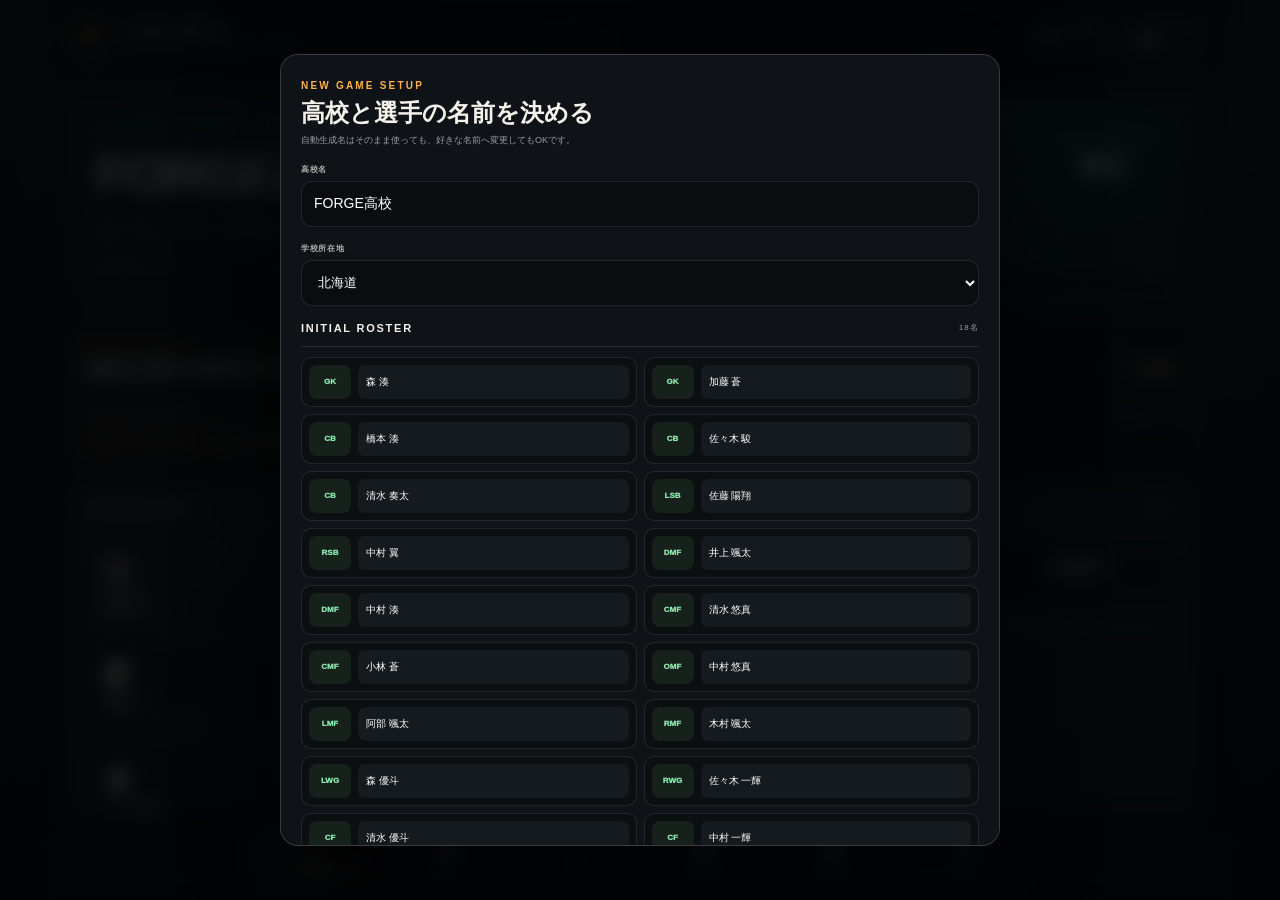
==== index.html @ 07e39f81 "Integrate Phase 15 study dopamine combo and fever loop" ====
<!DOCTYPE html>
<html lang="ja">
<head>
  <meta charset="UTF-8" />
  <meta name="viewport" content="width=device-width, initial-scale=1, viewport-fit=cover" />
  <meta name="theme-color" content="#090a0d" />
  <meta name="apple-mobile-web-app-capable" content="yes" />
  <meta name="apple-mobile-web-app-status-bar-style" content="black-translucent" />
  <meta name="description" content="STUDY FORGE — 知識を武器に変える学習RPG" />
  <title>STUDY FORGE FC — HIGH SCHOOL SOCCER PHASE 15</title>
  <link rel="stylesheet" href="soccer/phase13.css?v=13.1" />
  <link rel="stylesheet" href="soccer/phase14.css?v=14.0" />
  <link rel="stylesheet" href="soccer/phase15.css?v=15.0" />
  <script src="soccer/phase13.js?v=13.1"></script>
  <script src="soccer/phase14.js?v=14.0"></script>
  <script src="soccer/phase15.js?v=15.0"></script>
  <style>
:root {
  --bg: #07080a;
  --bg-2: #0e1014;
  --panel: rgba(18, 20, 25, 0.92);
  --panel-2: rgba(25, 27, 33, 0.92);
  --line: rgba(255,255,255,.10);
  --line-strong: rgba(255,255,255,.18);
  --text: #f4f1ea;
  --muted: #9b9ca2;
  --ember: #ff8a2a;
  --ember-2: #ffb14a;
  --gold: #e7bf67;
  --danger: #ff5151;
  --ok: #65d28d;
  --ice: #7ec8ff;
  --shadow: 0 20px 60px rgba(0,0,0,.45);
}

* { box-sizing: border-box; }
html { background: var(--bg); overscroll-behavior-y: none; }
body {
  margin: 0;
  min-height: 100vh;
  min-height: 100dvh;
  overscroll-behavior-y: none;
  background:
    radial-gradient(circle at 20% -10%, rgba(255,109,31,.14), transparent 32%),
    radial-gradient(circle at 100% 10%, rgba(255,177,74,.07), transparent 30%),
    linear-gradient(180deg,#0b0c0f 0%,#060709 100%);
  color: var(--text);
  font-family: Inter, ui-sans-serif, -apple-system, BlinkMacSystemFont, "Segoe UI", sans-serif;
  -webkit-tap-highlight-color: transparent;
}
button { font: inherit; color: inherit; }
button:focus-visible { outline: 2px solid var(--ember-2); outline-offset: 3px; }

body::before {
  content: "";
  position: fixed;
  inset: 0;
  pointer-events: none;
  opacity: .18;
  background-image:
    linear-gradient(rgba(255,255,255,.018) 1px, transparent 1px),
    linear-gradient(90deg, rgba(255,255,255,.018) 1px, transparent 1px);
  background-size: 28px 28px;
  mask-image: linear-gradient(to bottom, black, transparent 85%);
}

.app-shell { width: min(1180px, 100%); margin: 0 auto; min-height: 100vh; min-height: 100dvh; padding-bottom: 116px; padding-bottom: calc(116px + env(safe-area-inset-bottom)); }
.topbar {
  position: sticky; top: 0; z-index: 30;
  display: flex; justify-content: space-between; align-items: center;
  padding: max(14px, env(safe-area-inset-top)) 20px 14px;
  background: linear-gradient(180deg, rgba(7,8,10,.98), rgba(7,8,10,.84));
  backdrop-filter: blur(18px);
  border-bottom: 1px solid var(--line);
}
.brand-wrap { display:flex; align-items:center; gap:12px; }
.brand-mark {
  width:42px;height:42px;border:1px solid rgba(255,177,74,.45);display:grid;place-items:center;
  background:linear-gradient(145deg,#2b2017,#101114 55%); color:var(--ember-2); font-weight:900; letter-spacing:-1px;
  box-shadow:inset 0 0 20px rgba(255,138,42,.12),0 0 24px rgba(255,138,42,.08);
  clip-path: polygon(12% 0,88% 0,100% 12%,100% 88%,88% 100%,12% 100%,0 88%,0 12%);
}
.brand { font-weight:900; letter-spacing:.12em; font-size:14px; }
.brand-sub { color:var(--muted); font-size:9px; letter-spacing:.18em; margin-top:3px; }
.resource-row { display:flex; gap:8px; }
.resource { display:flex; align-items:center; gap:7px; padding:8px 10px; background:#111318; border:1px solid var(--line); border-radius:10px; font-size:13px; }
.resource span { color:var(--gold); font-size:10px; font-weight:900; }
.resource.forge span { color:var(--ember-2); }

main { padding: 20px; }
.screen { display:none; animation: screenIn .24s ease-out; }
.screen.active { display:block; }
@keyframes screenIn { from{opacity:0; transform:translateY(6px)} to{opacity:1;transform:none} }

.metal-panel {
  position:relative;
  background:
    linear-gradient(135deg, rgba(255,255,255,.035), transparent 28%),
    linear-gradient(180deg, var(--panel-2), var(--panel));
  border:1px solid var(--line);
  box-shadow:var(--shadow), inset 0 1px rgba(255,255,255,.04);
  border-radius:18px;
  overflow:hidden;
}
.metal-panel::after { content:""; position:absolute; inset:0; pointer-events:none; border:1px solid rgba(255,255,255,.025); border-radius:18px; transform:scale(.985); }
.hero-panel { padding:28px; }
.eyebrow { color:var(--ember-2); font-size:10px; font-weight:900; letter-spacing:.22em; text-transform:uppercase; }
.hero-top { display:flex; justify-content:space-between; gap:20px; align-items:flex-start; margin-top:8px; }
.level-line { color:var(--muted); font-size:13px; font-weight:800; letter-spacing:.16em; }
.level-line strong { color:white; font-size:28px; margin-left:7px; }
h1,h2,h3,p { margin-top:0; }
.hero-top h1 { margin:4px 0 7px; font-size:clamp(27px,5vw,48px); letter-spacing:-.04em; }
.hero-top p { color:var(--muted); margin-bottom:0; }
.rank-emblem { width:76px; height:76px; display:grid; place-items:center; font:900 30px/1 Georgia,serif; color:var(--gold); border:1px solid rgba(231,191,103,.35); background:radial-gradient(circle,#2d2418,#0e0f12 70%); transform:rotate(45deg); }
.rank-emblem::first-letter { transform:rotate(-45deg); }
.exp-block { margin-top:24px; }
.bar-label,.hp-label { display:flex; justify-content:space-between; color:var(--muted); font-size:10px; font-weight:800; letter-spacing:.12em; margin-bottom:7px; }
.progress { height:10px; border-radius:999px; background:#08090b; border:1px solid rgba(255,255,255,.08); overflow:hidden; }
.progress i { display:block; height:100%; width:0; background:linear-gradient(90deg,#ff6c24,var(--ember-2)); box-shadow:0 0 16px rgba(255,138,42,.4); transition:width .35s ease; }
.stat-grid { display:grid; grid-template-columns:repeat(4,1fr); gap:10px; margin-top:18px; }
.stat-card { padding:12px 14px; background:rgba(0,0,0,.22); border:1px solid var(--line); border-radius:12px; }
.stat-card span { display:block; color:var(--muted); font-size:10px; font-weight:900; letter-spacing:.13em; }
.stat-card b { display:block; margin-top:5px; font-size:21px; }

.home-grid { display:grid; grid-template-columns:1.15fr .85fr; gap:14px; margin-top:14px; }
.mode-card { min-height:190px; text-align:left; padding:24px; border:1px solid var(--line); border-radius:18px; background:#15171c; cursor:pointer; transition:.2s ease; box-shadow:var(--shadow); position:relative; overflow:hidden; }
.mode-card::before { content:""; position:absolute; inset:auto -10% -60% auto; width:240px; height:240px; border-radius:50%; filter:blur(8px); opacity:.22; }
.mode-card.study-card::before { background:var(--ember); }
.mode-card.battle-card::before { background:#a62b2b; }
.mode-card:hover,.mode-card:active { transform:translateY(-2px); border-color:var(--line-strong); }
.mode-kicker { display:block; font-size:9px; font-weight:900; letter-spacing:.2em; color:var(--muted); }
.mode-card strong { display:block; margin-top:10px; font-size:clamp(30px,5vw,44px); letter-spacing:-.04em; }
.mode-card > span:not(.mode-kicker) { display:block; max-width:360px; margin-top:5px; color:#c1c1c3; font-size:13px; }
.mode-card em { position:absolute; left:24px; bottom:22px; color:var(--ember-2); font-style:normal; font-weight:900; font-size:11px; letter-spacing:.12em; }

.dashboard-grid { display:grid; grid-template-columns:repeat(3,1fr); gap:14px; margin-top:14px; }
.compact-panel { padding:18px; }
.panel-head { display:flex; justify-content:space-between; align-items:center; padding-bottom:12px; border-bottom:1px solid var(--line); }
.panel-head > span { font-size:11px; font-weight:900; letter-spacing:.16em; }
.panel-head small { color:var(--muted); font-size:8px; letter-spacing:.14em; }
.metric-list { display:grid; grid-template-columns:repeat(4,1fr); gap:8px; margin-top:14px; }
.metric-list div { padding:10px; background:rgba(0,0,0,.17); border-radius:10px; }
.metric-list span { display:block; color:var(--muted); font-size:9px; }
.metric-list b { display:block; margin-top:5px; font-size:18px; }
.review-summary { display:flex; align-items:center; gap:12px; padding-top:15px; }
.review-summary > b { font-size:38px; color:var(--ember-2); }
.review-summary > span { color:var(--muted); font-size:12px; flex:1; }
.text-button { border:0; background:transparent; color:var(--ember-2); font-size:11px; font-weight:900; cursor:pointer; padding:10px; }
.phase-strip { display:flex; flex-wrap:wrap; gap:7px; margin-top:14px; padding:12px 4px; color:#72747a; font-size:9px; font-weight:900; letter-spacing:.12em; }
.phase-strip span { border:1px solid var(--line); padding:7px 9px; border-radius:999px; }
.phase-strip .phase-active { color:var(--ok); border-color:rgba(101,210,141,.25); }
.phase-strip .phase-locked { margin-left:auto; }

.screen-title-row { display:grid; grid-template-columns:auto 1fr auto; gap:14px; align-items:center; margin-bottom:14px; }
.screen-title-row h2 { margin:2px 0 0; font-size:clamp(23px,4vw,34px); }
.icon-btn { width:46px; height:46px; border-radius:14px; border:1px solid var(--line); background:#14161a; cursor:pointer; font-size:20px; }
.combo-badge,.battle-streak { text-align:right; }
.combo-badge span,.battle-streak span { display:block; color:var(--muted); font-size:9px; letter-spacing:.14em; }
.combo-badge b,.battle-streak b { color:var(--ember-2); font-size:24px; }

.study-layout { display:grid; grid-template-columns:minmax(0,1fr) 280px; gap:14px; }
.question-panel { padding:clamp(20px,4vw,34px); min-height:510px; display:flex; flex-direction:column; }
.question-meta { display:flex; gap:8px; flex-wrap:wrap; }
.question-meta span,.battle-question-meta span { padding:6px 8px; border:1px solid var(--line); color:var(--muted); border-radius:8px; font-size:9px; font-weight:800; letter-spacing:.08em; }
.question-number { margin-top:24px; color:var(--ember-2); font-size:11px; font-weight:900; letter-spacing:.18em; }
.question-panel h3 { font-size:clamp(20px,3.5vw,30px); line-height:1.55; margin:12px 0 24px; }
.choice-grid { display:grid; grid-template-columns:1fr; gap:10px; }
.choice-btn { display:grid; grid-template-columns:34px 1fr; gap:11px; align-items:center; min-height:58px; padding:10px 14px; text-align:left; background:#101216; border:1px solid var(--line); border-radius:12px; cursor:pointer; transition:.15s; }
.choice-btn:hover { border-color:rgba(255,177,74,.3); background:#15171c; }
.choice-btn.selected { border-color:rgba(255,177,74,.72); background:rgba(255,138,42,.12); box-shadow:inset 0 0 0 1px rgba(255,177,74,.12); }
.choice-btn.selected .choice-key { background:rgba(255,138,42,.2); color:#ffd08a; }
.choice-btn .choice-key { width:30px; height:30px; display:grid; place-items:center; border-radius:8px; background:#1c1f24; color:var(--ember-2); font-weight:900; }
.choice-btn.correct { border-color:rgba(101,210,141,.5); background:rgba(65,160,98,.12); }
.choice-btn.correct .choice-key { background:rgba(101,210,141,.18); color:var(--ok); }
.choice-btn.wrong { border-color:rgba(255,81,81,.5); background:rgba(180,52,52,.12); }
.choice-btn.wrong .choice-key { background:rgba(255,81,81,.18); color:var(--danger); }
.choice-btn:disabled { cursor:default; }
.answer-feedback { min-height:0; margin-top:0; overflow:hidden; transition:.25s; }
.answer-feedback.show { min-height:96px; margin-top:18px; padding:14px; border-left:3px solid var(--ember-2); background:rgba(0,0,0,.2); color:#d8d5ce; font-size:13px; line-height:1.55; }
.answer-feedback strong { color:white; display:block; margin-bottom:4px; }
.primary-btn,.secondary-btn { border-radius:12px; min-height:52px; padding:13px 18px; border:1px solid transparent; font-weight:900; letter-spacing:.08em; cursor:pointer; transition:.16s; }
.primary-btn { background:linear-gradient(135deg,#d8581d,#ff9134); color:#160b04; box-shadow:0 8px 30px rgba(255,112,34,.18); }
.primary-btn:hover,.primary-btn:active { filter:brightness(1.07); transform:translateY(-1px); }
.secondary-btn { background:#17191e; border-color:var(--line); }
.primary-btn small,.secondary-btn small { display:block; opacity:.72; font-size:9px; letter-spacing:0; margin-top:4px; }
#nextQuestionBtn { margin-top:18px; align-self:flex-start; }
.selection-row { display:flex; align-items:center; justify-content:space-between; gap:12px; margin-top:16px; padding-top:14px; border-top:1px solid var(--line); }
.selection-hint { color:var(--muted); font-size:11px; line-height:1.45; }
.selection-hint.ready { color:var(--ember-2); }
.selection-hint.result-ok { color:var(--ok); }
.selection-hint.result-bad { color:var(--danger); }
.answer-submit { min-width:128px; min-height:46px; padding:11px 16px; flex:0 0 auto; }
.answer-submit:disabled { opacity:.38; cursor:not-allowed; filter:saturate(.55); transform:none; }
.correct-answer-line { margin-top:8px; color:var(--gold); font-weight:900; letter-spacing:.03em; }
.explanation-list { display:grid; gap:8px; margin-top:12px; }
.choice-explanation { padding:9px 10px; border:1px solid var(--line); border-radius:9px; background:rgba(255,255,255,.025); color:#cbc8c1; }
.choice-explanation.is-true { border-left:3px solid rgba(101,210,141,.6); }
.choice-explanation.is-false { border-left:3px solid rgba(255,81,81,.55); }
.hidden { display:none !important; }
.study-side { display:flex; flex-direction:column; gap:14px; }
.reward-panel { padding:18px; }
.reward-row { display:flex; justify-content:space-between; padding:13px 0; border-bottom:1px solid var(--line); font-size:11px; color:var(--muted); }
.reward-row b { color:white; }
.multiplier { margin-top:14px; padding:10px; background:rgba(255,138,42,.08); color:var(--ember-2); text-align:center; font-size:10px; font-weight:900; letter-spacing:.12em; border-radius:9px; }
.segmented { display:grid; grid-template-columns:1fr 1fr; gap:6px; margin-top:14px; }
.seg { border:1px solid var(--line); border-radius:9px; background:#101216; color:var(--muted); padding:10px 8px; cursor:pointer; font-size:10px; font-weight:900; }
.seg.active { color:#170b04; background:var(--ember-2); border-color:var(--ember-2); }
.small-copy { color:var(--muted); font-size:11px; line-height:1.5; margin:12px 0 0; }

.battle-stage { padding:18px; }
.enemy-zone { position:relative; min-height:330px; padding:8px 4px 0; background:radial-gradient(circle at 50% 65%,rgba(163,47,33,.17),transparent 38%); }
.enemy-title-row { display:flex; justify-content:space-between; gap:14px; align-items:start; }
.enemy-title-row span { font-size:9px; color:var(--danger); font-weight:900; letter-spacing:.15em; }
.enemy-title-row h3 { margin:3px 0 0; font-size:25px; }
.enemy-title-row > b { color:var(--muted); }
.enemy-hp i { background:linear-gradient(90deg,#8c2626,#ff5252); box-shadow:0 0 14px rgba(255,82,82,.34); }
.enemy-avatar { width:190px; height:190px; margin:30px auto 0; position:relative; filter:drop-shadow(0 18px 24px rgba(0,0,0,.45)); }
.enemy-core { position:absolute; width:120px; height:120px; left:35px; top:45px; background:linear-gradient(145deg,#24252a,#090a0c); border:1px solid rgba(255,255,255,.12); clip-path:polygon(50% 0,83% 16%,100% 48%,86% 86%,50% 100%,14% 86%,0 48%,17% 16%); box-shadow:inset 0 0 30px rgba(255,81,81,.08); }
.enemy-core::before,.enemy-core::after { content:""; position:absolute; width:48px; height:70px; background:#17181c; top:-28px; }
.enemy-core::before { left:3px; transform:rotate(-34deg); clip-path:polygon(50% 0,100% 100%,0 85%); }
.enemy-core::after { right:3px; transform:rotate(34deg); clip-path:polygon(50% 0,100% 85%,0 100%); }
.enemy-eye { position:absolute; width:10px; height:5px; top:98px; background:#ff483d; box-shadow:0 0 12px #ff483d; z-index:2; }
.enemy-eye.left { left:75px; transform:rotate(9deg); }
.enemy-eye.right { right:75px; transform:rotate(-9deg); }
.floating-layer { position:absolute; inset:0; pointer-events:none; overflow:hidden; }
.damage-float { position:absolute; left:50%; top:52%; font-weight:1000; font-size:26px; animation:floatDamage .85s ease-out forwards; text-shadow:0 2px 10px #000; }
.damage-float.crit { color:var(--gold); font-size:34px; }
.damage-float.enemy-dmg { color:var(--danger); left:28%; top:80%; }
@keyframes floatDamage { 0%{opacity:0; transform:translate(-50%,8px) scale(.7)} 20%{opacity:1;transform:translate(-50%,0) scale(1.1)} 100%{opacity:0;transform:translate(-50%,-48px) scale(1)} }
.versus-line { display:flex; align-items:center; gap:12px; margin:5px 0 14px; }
.versus-line span { height:1px; background:var(--line); flex:1; }
.versus-line b { color:#686a70; font-size:10px; letter-spacing:.15em; }
.player-combat-row { display:grid; grid-template-columns:1fr auto; align-items:end; gap:20px; }
.player-hp i { background:linear-gradient(90deg,#286e45,var(--ok)); box-shadow:0 0 14px rgba(101,210,141,.25); }
.combat-stats { display:flex; gap:8px; }
.combat-stats span { padding:8px 10px; border:1px solid var(--line); border-radius:8px; color:var(--muted); font-size:10px; }
.combat-stats b { color:white; }
.battle-log { margin:16px 0; padding:12px 14px; background:#0e1013; border:1px solid var(--line); border-radius:10px; color:#c1c1c5; font-size:12px; min-height:42px; }
.battle-actions { display:grid; grid-template-columns:1fr 1fr; gap:10px; }
.battle-quiz { margin-top:14px; padding:18px; background:rgba(0,0,0,.24); border:1px solid var(--line); border-radius:14px; }
.battle-question-meta { display:flex; justify-content:space-between; gap:8px; }
.battle-quiz h3 { margin:14px 0; font-size:18px; line-height:1.45; }
.battle-result { text-align:center; padding:28px 10px 10px; }
.battle-result h3 { font-size:36px; letter-spacing:.08em; margin-bottom:8px; color:var(--gold); }
.battle-result p { color:var(--muted); }
.battle-result .primary-btn { margin-top:8px; }
.shake { animation:shake .24s linear; }
@keyframes shake { 0%,100%{transform:translateX(0)} 25%{transform:translateX(-7px)} 50%{transform:translateX(5px)} 75%{transform:translateX(-3px)} }

.bottom-nav-shell {
  position:fixed; z-index:60; left:0; right:0; bottom:0;
  padding:0 12px 10px;
  padding-bottom:calc(10px + env(safe-area-inset-bottom));
  pointer-events:none;
  transform:translateZ(0); -webkit-transform:translateZ(0);
  backface-visibility:hidden; -webkit-backface-visibility:hidden;
}
.bottom-nav { position:relative; width:min(560px,100%); margin:0 auto; display:grid; grid-template-columns:repeat(3,1fr); gap:4px; padding:6px; border:1px solid var(--line-strong); border-radius:17px; background:rgba(14,15,18,.985); backdrop-filter:blur(18px); -webkit-backdrop-filter:blur(18px); box-shadow:0 16px 45px rgba(0,0,0,.48); pointer-events:auto; transform:translateZ(0); -webkit-transform:translateZ(0); }
.nav-btn { min-height:56px; border:0; border-radius:12px; background:transparent; color:#777980; cursor:pointer; }
.nav-btn span { display:block; font-size:18px; line-height:1; }
.nav-btn b { display:block; margin-top:5px; font-size:9px; letter-spacing:.12em; }
.nav-btn.active { color:var(--ember-2); background:rgba(255,138,42,.08); }

.toast-stack { position:fixed; z-index:80; right:16px; top:88px; display:flex; flex-direction:column; gap:8px; width:min(340px,calc(100% - 32px)); pointer-events:none; }
.toast { padding:12px 14px; border:1px solid var(--line); background:#17191d; border-radius:11px; box-shadow:var(--shadow); font-size:12px; animation:toastIn .24s ease-out, toastOut .25s ease-in 2.45s forwards; }
.toast b { color:var(--ember-2); }
@keyframes toastIn { from{opacity:0;transform:translateX(14px)} to{opacity:1;transform:none} }
@keyframes toastOut { to{opacity:0;transform:translateX(10px)} }
.modal-backdrop { position:fixed; z-index:100; inset:0; display:grid; place-items:center; padding:20px; background:rgba(2,3,4,.82); backdrop-filter:blur(12px); }
.level-modal { width:min(430px,100%); text-align:center; padding:34px; border:1px solid rgba(255,177,74,.3); border-radius:20px; background:radial-gradient(circle at 50% 0,rgba(255,138,42,.18),transparent 45%),#101216; box-shadow:0 0 80px rgba(255,124,35,.14); }
.level-modal > span { color:var(--ember-2); font-size:12px; font-weight:900; letter-spacing:.26em; }
.level-burst { width:110px; height:110px; margin:24px auto; display:grid; place-items:center; border:1px solid rgba(255,177,74,.5); transform:rotate(45deg); background:#1b1611; font-size:48px; font-weight:1000; color:var(--gold); box-shadow:0 0 42px rgba(255,138,42,.18); }
.level-modal h2 { font-size:28px; margin-bottom:8px; }
.level-modal p { color:var(--muted); }

@media (max-width: 760px) {
  main { padding:14px; }
  .topbar { padding-left:14px; padding-right:14px; }
  .brand-sub { display:none; }
  .brand-mark { width:38px;height:38px; }
  .resource { padding:7px 8px; }
  .hero-panel { padding:20px; }
  .rank-emblem { width:56px;height:56px;font-size:23px; }
  .stat-grid { grid-template-columns:repeat(2,1fr); }
  .home-grid,.dashboard-grid,.study-layout { grid-template-columns:1fr; }
  .mode-card { min-height:160px; }
  .metric-list { grid-template-columns:repeat(2,1fr); }
  .phase-strip .phase-locked { margin-left:0; }
  .study-side { display:grid; grid-template-columns:1fr 1fr; }
  .question-panel { min-height:auto; }
  .enemy-zone { min-height:300px; }
  .bottom-nav { backdrop-filter:none; -webkit-backdrop-filter:none; background:rgba(14,15,18,.995); }
}
@media (max-width: 520px) {
  .brand { font-size:12px; }
  .resource span { display:none; }
  .hero-top { align-items:center; }
  .hero-top p { font-size:12px; }
  .screen-title-row { grid-template-columns:auto 1fr auto; }
  .study-side { grid-template-columns:1fr; }
  .battle-actions { grid-template-columns:1fr; }
  .player-combat-row { grid-template-columns:1fr; }
  .combat-stats { justify-content:flex-end; }
  .review-summary { flex-wrap:wrap; }
  .selection-row { align-items:stretch; flex-direction:column; }
  .answer-submit { width:100%; }
}
@media (prefers-reduced-motion: reduce) {
  *,*::before,*::after { animation-duration:.01ms !important; animation-iteration-count:1 !important; scroll-behavior:auto !important; transition-duration:.01ms !important; }
}

.bank-summary { display:grid; grid-template-columns:auto 1fr; gap:4px 12px; align-items:end; padding-top:15px; }
.bank-summary b { grid-row:1 / 3; font-size:38px; line-height:1; color:var(--ember-2); }
.bank-summary span { color:var(--muted); font-size:12px; }
.bank-summary small { color:#6f7178; font-size:9px; letter-spacing:.12em; }
.filter-label { display:block; margin-top:13px; color:var(--muted); font-size:9px; font-weight:900; letter-spacing:.12em; }
.filter-select { width:100%; margin-top:6px; min-height:42px; padding:0 11px; color:var(--text); background:#101216; border:1px solid var(--line); border-radius:9px; font:inherit; font-size:12px; }
.filter-select:focus { outline:1px solid var(--ember-2); }
.pool-count { margin-top:12px; padding:9px 10px; border:1px solid rgba(255,138,42,.16); background:rgba(255,138,42,.06); border-radius:9px; color:var(--ember-2); font-size:9px; font-weight:900; letter-spacing:.1em; text-align:center; }
@media (max-width: 980px) { .dashboard-grid { grid-template-columns:1fr 1fr; } .bank-panel { grid-column:1 / -1; } }
@media (max-width: 760px) { .dashboard-grid { grid-template-columns:1fr; } .bank-panel { grid-column:auto; } }

/* === v4: iOS-safe app viewport ==========================================
   The document itself never scrolls. Only <main> scrolls, while the bottom
   navigation is a sibling flex item. This avoids iOS Safari moving a
   position:fixed toolbar together with the visual viewport during swipes. */
html,
body {
  width: 100%;
  height: 100%;
  overflow: hidden !important;
  overscroll-behavior: none;
}
body {
  position: fixed;
  inset: 0;
  touch-action: manipulation;
}
.app-shell {
  width: min(1180px, 100%);
  height: 100%;
  min-height: 0;
  margin: 0 auto;
  padding-bottom: 0;
  display: flex;
  flex-direction: column;
  overflow: hidden;
}
.topbar {
  position: relative;
  top: auto;
  flex: 0 0 auto;
}
main {
  flex: 1 1 auto;
  min-height: 0;
  overflow-x: hidden;
  overflow-y: auto;
  overscroll-behavior-y: contain;
  -webkit-overflow-scrolling: touch;
  touch-action: pan-y;
  scrollbar-gutter: stable;
  padding-bottom: 24px;
}
.bottom-nav-shell {
  position: relative !important;
  left: auto !important;
  right: auto !important;
  bottom: auto !important;
  flex: 0 0 auto;
  z-index: 60;
  width: 100%;
  padding: 8px 12px calc(8px + env(safe-area-inset-bottom));
  pointer-events: auto;
  transform: none !important;
  -webkit-transform: none !important;
  backface-visibility: visible;
  -webkit-backface-visibility: visible;
  background: linear-gradient(180deg, rgba(7,8,10,.28), rgba(7,8,10,.98) 28%);
}
.bottom-nav {
  transform: none !important;
  -webkit-transform: none !important;
}

/* === Question-bank importer ============================================ */
.bank-manage-btn {
  width: 100%;
  min-height: 44px;
  margin-top: 14px;
  font-size: 11px;
}
.bank-modal {
  width: min(680px, 100%);
  max-height: min(780px, calc(100% - 28px));
  overflow-y: auto;
  -webkit-overflow-scrolling: touch;
  padding: clamp(20px, 4vw, 30px);
  border: 1px solid rgba(255,177,74,.28);
  border-radius: 20px;
  background: radial-gradient(circle at 50% 0, rgba(255,138,42,.10), transparent 34%), #101216;
  box-shadow: 0 24px 90px rgba(0,0,0,.62);
}
.bank-modal-head {
  display: flex;
  align-items: flex-start;
  justify-content: space-between;
  gap: 16px;
}
.bank-modal-head h2 {
  margin: 5px 0 0;
  font-size: clamp(22px, 5vw, 30px);
}
.bank-modal-copy {
  margin: 16px 0;
  color: var(--muted);
  font-size: 12px;
  line-height: 1.75;
}
.file-drop {
  position: relative;
  min-height: 142px;
  padding: 22px;
  display: grid;
  place-items: center;
  align-content: center;
  gap: 5px;
  text-align: center;
  border: 1px dashed rgba(255,177,74,.38);
  border-radius: 16px;
  background: rgba(255,138,42,.045);
  cursor: pointer;
  transition: .16s ease;
}
.file-drop:hover,
.file-drop.dragover {
  border-color: var(--ember-2);
  background: rgba(255,138,42,.09);
}
.file-drop-icon {
  width: 38px;
  height: 38px;
  display: grid;
  place-items: center;
  border-radius: 12px;
  background: rgba(255,138,42,.14);
  color: var(--ember-2);
  font-size: 26px;
  line-height: 1;
}
.file-drop strong { margin-top: 4px; font-size: 14px; }
.file-drop small { color: var(--muted); font-size: 10px; }
.file-drop input {
  position: fixed;
  left: -10000px;
  top: -10000px;
  width: 1px;
  height: 1px;
  opacity: 0;
}
.csv-pick-btn{
  margin-top:10px;
  min-width:190px;
  min-height:48px;
  padding:11px 16px;
  border:1px solid rgba(255,177,74,.44);
  border-radius:12px;
  background:rgba(255,138,42,.13);
  color:#ffd08a;
  font-weight:900;
  cursor:pointer;
  touch-action:manipulation;
  -webkit-user-select:none;
  user-select:none;
}
.import-files {
  margin-top: 10px;
  padding: 10px 12px;
  border: 1px solid var(--line);
  border-radius: 10px;
  color: var(--muted);
  font-size: 10px;
  line-height: 1.55;
  word-break: break-word;
}
.import-mode-wrap {
  margin-top: 18px;
}
.import-mode-wrap > span {
  display: block;
  color: var(--muted);
  font-size: 9px;
  font-weight: 900;
  letter-spacing: .14em;
}
.import-mode {
  display: grid;
  grid-template-columns: 1fr 1fr;
  gap: 8px;
  margin-top: 8px;
}
.import-mode-btn {
  min-height: 44px;
  border: 1px solid var(--line);
  border-radius: 11px;
  background: #15171c;
  color: var(--muted);
  font-weight: 900;
  cursor: pointer;
}
.import-mode-btn.active {
  color: #1a0d03;
  border-color: rgba(255,177,74,.6);
  background: linear-gradient(135deg,#d8581d,#ffb14a);
}
.import-mode-wrap small {
  display: block;
  margin-top: 8px;
  color: #7c7e84;
  font-size: 10px;
  line-height: 1.6;
}
.import-preview {
  display: grid;
  grid-template-columns: repeat(3,1fr);
  gap: 8px;
  margin-top: 16px;
}
.import-preview > div {
  padding: 11px;
  border: 1px solid var(--line);
  border-radius: 11px;
  background: rgba(0,0,0,.2);
}
.import-preview span {
  display: block;
  color: var(--muted);
  font-size: 9px;
}
.import-preview b {
  display: block;
  margin-top: 4px;
  font-size: 20px;
}
.import-errors {
  max-height: 120px;
  overflow-y: auto;
  margin-top: 10px;
  padding: 10px 12px;
  border: 1px solid rgba(255,81,81,.22);
  border-radius: 10px;
  background: rgba(255,81,81,.06);
  color: #e1a1a1;
  font-size: 10px;
  line-height: 1.65;
}
.bank-modal-actions {
  display: grid;
  grid-template-columns: .8fr 1.2fr;
  gap: 10px;
  margin-top: 18px;
}
.bank-danger-row {
  display: flex;
  align-items: center;
  justify-content: space-between;
  gap: 12px;
  margin-top: 14px;
  padding-top: 14px;
  border-top: 1px solid var(--line);
  color: #74767c;
  font-size: 9px;
  line-height: 1.5;
}
.danger-text { color: #d86d6d; flex: 0 0 auto; }

@media (max-width: 520px) {
  .modal-backdrop { padding: 8px; }
  .bank-modal { max-height: calc(100% - 12px); border-radius: 16px; }
  .import-preview { grid-template-columns: repeat(3,1fr); }
  .bank-modal-actions { grid-template-columns: 1fr; }
  .bank-danger-row { align-items: flex-start; flex-direction: column; }
}

/* === PHASE 2: Forge / Weapon / Equipment =============================== */
.phase2-home-grid { grid-template-columns: repeat(3, minmax(0,1fr)); }
.mode-card.forge-card::before { background:#ff7a18; }
.mode-card.forge-card { background:linear-gradient(145deg,#171414,#15171c 58%); }
.equipment-panel { min-width:0; }
.home-equipment { display:grid; grid-template-columns:54px minmax(0,1fr); gap:12px; align-items:center; padding-top:15px; }
.home-weapon-icon { width:54px; height:54px; display:grid; place-items:center; border:1px solid rgba(255,177,74,.24); border-radius:14px; background:radial-gradient(circle,rgba(255,138,42,.14),rgba(0,0,0,.2)); font-size:24px; }
.home-equipment b { display:block; overflow:hidden; text-overflow:ellipsis; white-space:nowrap; font-size:14px; }
.home-equipment span { display:block; margin-top:5px; color:var(--muted); font-size:10px; }

.forge-count-badge { text-align:right; }
.forge-count-badge span { display:block; color:var(--muted); font-size:9px; letter-spacing:.14em; }
.forge-count-badge b { color:var(--ember-2); font-size:24px; }
.forge-layout { display:grid; grid-template-columns:minmax(0,1.35fr) minmax(260px,.65fr); gap:14px; }
.forge-chamber { min-height:560px; padding:24px; display:flex; flex-direction:column; }
.furnace-scene { position:relative; width:min(280px,70vw); aspect-ratio:1; margin:16px auto 6px; display:grid; place-items:center; }
.furnace-scene::before { content:""; position:absolute; inset:14%; border-radius:50%; background:radial-gradient(circle,rgba(255,177,74,.32) 0,rgba(255,85,20,.12) 34%,transparent 68%); filter:blur(7px); }
.furnace-ring { position:absolute; inset:11%; border:1px solid rgba(255,177,74,.24); border-radius:50%; box-shadow:0 0 36px rgba(255,100,20,.06), inset 0 0 32px rgba(255,100,20,.05); }
.furnace-ring::before,.furnace-ring::after { content:""; position:absolute; inset:12%; border:1px dashed rgba(255,177,74,.16); border-radius:50%; }
.ring-a { animation:forgeSpin 16s linear infinite; }
.ring-b { inset:24%; animation:forgeSpinReverse 10s linear infinite; }
.furnace-core { position:relative; z-index:2; width:98px; height:98px; display:grid; place-items:center; border-radius:28px; transform:rotate(45deg); border:1px solid rgba(255,195,112,.42); background:linear-gradient(145deg,#3a1d0f,#121316 62%); color:#ffd28a; font-size:38px; box-shadow:0 0 48px rgba(255,119,27,.2),inset 0 0 26px rgba(255,133,42,.18); }
.furnace-core::first-letter { transform:rotate(-45deg); }
.forge-spark { position:absolute; width:5px; height:5px; border-radius:50%; background:#ffb14a; box-shadow:0 0 12px #ff6a20; opacity:.2; animation:forgeSpark 2.4s ease-in-out infinite; }
.forge-spark.s1 { left:22%; top:32%; animation-delay:.1s; }
.forge-spark.s2 { right:20%; top:28%; animation-delay:.8s; }
.forge-spark.s3 { right:28%; bottom:24%; animation-delay:1.4s; }
.forge-spark.s4 { left:24%; bottom:30%; animation-delay:2s; }
@keyframes forgeSpin { to{transform:rotate(360deg)} }
@keyframes forgeSpinReverse { to{transform:rotate(-360deg)} }
@keyframes forgeSpark { 0%,100%{opacity:.1;transform:translateY(8px) scale(.6)} 40%{opacity:1;transform:translateY(-10px) scale(1.35)} 70%{opacity:.3;transform:translateY(-18px) scale(.75)} }
.forge-copy { text-align:center; max-width:680px; margin:0 auto; }
.forge-copy h3 { margin:7px 0 8px; font-size:clamp(22px,4vw,31px); }
.forge-copy p { margin:0 auto; color:var(--muted); font-size:12px; line-height:1.75; }
.forge-cost-grid { display:grid; grid-template-columns:repeat(4,1fr); gap:8px; margin-top:20px; }
.forge-cost-grid div { padding:12px 10px; border:1px solid var(--line); border-radius:11px; background:rgba(0,0,0,.22); text-align:center; }
.forge-cost-grid span { display:block; color:var(--muted); font-size:8px; font-weight:900; letter-spacing:.12em; }
.forge-cost-grid b { display:block; margin-top:5px; font-size:17px; }
.forge-cost-grid .insufficient b { color:var(--danger); }
.forge-button { width:100%; min-height:60px; margin-top:14px; }
.forge-button:disabled { opacity:.42; cursor:not-allowed; }
.forge-odds { margin-top:11px; color:#707178; font-size:8px; line-height:1.55; text-align:center; letter-spacing:.04em; }
.forge-side { display:flex; flex-direction:column; gap:14px; }
.material-grid { display:grid; grid-template-columns:1fr 1fr; gap:8px; margin-top:14px; }
.material-grid div { padding:11px; border:1px solid var(--line); border-radius:10px; background:rgba(0,0,0,.18); }
.material-grid span { display:block; min-height:22px; color:var(--muted); font-size:8px; font-weight:900; letter-spacing:.08em; }
.material-grid b { display:block; margin-top:3px; font-size:19px; }
.equipped-preview { display:grid; grid-template-columns:88px minmax(0,1fr); gap:14px; align-items:center; margin-top:14px; }
.equipped-preview h3 { margin:7px 0 4px; font-size:18px; }
.equipped-preview p { margin:0; color:#e8e8e8; font-size:12px; }
.equipped-preview small { display:block; margin-top:5px; color:var(--muted); line-height:1.45; }
.weapon-art { position:relative; width:118px; aspect-ratio:1; display:grid; place-items:center; overflow:hidden; border-radius:18px; border:1px solid var(--line); background:radial-gradient(circle at 50% 45%,rgba(255,177,74,.11),rgba(0,0,0,.34) 65%); }
.weapon-art.mini { width:88px; border-radius:15px; }
.weapon-art span { font-size:38px; filter:drop-shadow(0 8px 12px rgba(0,0,0,.45)); }
.weapon-art img { width:100%; height:100%; object-fit:contain; padding:10px; }
.weapon-art.glow-5 { box-shadow:0 0 28px rgba(255,177,74,.12), inset 0 0 24px rgba(255,177,74,.06); }
.weapon-art.glow-10 { box-shadow:0 0 34px rgba(255,119,38,.24), inset 0 0 30px rgba(255,138,42,.10); }

.armory-panel { margin-top:14px; padding:22px; }
.armory-head { display:flex; gap:20px; align-items:end; justify-content:space-between; }
.armory-head h3 { margin:5px 0 0; font-size:25px; }
.armory-head h3 small { margin-left:8px; color:var(--muted); font-size:9px; letter-spacing:.1em; }
.armory-filter { width:min(190px,40%); color:var(--muted); font-size:8px; font-weight:900; letter-spacing:.12em; }
.weapon-inventory { display:grid; grid-template-columns:repeat(4,minmax(0,1fr)); gap:10px; margin-top:18px; }
.weapon-card { position:relative; min-width:0; padding:12px; border:1px solid var(--line); border-radius:14px; background:#111318; text-align:left; cursor:pointer; transition:.16s ease; }
.weapon-card:hover,.weapon-card.selected { border-color:rgba(255,177,74,.42); transform:translateY(-1px); }
.weapon-card.equipped::after { content:"EQUIPPED"; position:absolute; right:8px; top:8px; padding:4px 6px; border-radius:999px; background:rgba(101,210,141,.12); border:1px solid rgba(101,210,141,.22); color:var(--ok); font-size:7px; font-weight:900; letter-spacing:.08em; }
.weapon-card-art { width:100%; aspect-ratio:1.25; display:grid; place-items:center; margin-bottom:10px; border-radius:10px; background:radial-gradient(circle at 50% 55%,rgba(255,177,74,.09),transparent 62%); font-size:29px; }
.weapon-card h4 { margin:7px 0 4px; overflow:hidden; text-overflow:ellipsis; white-space:nowrap; font-size:12px; }
.weapon-card-meta { display:flex; justify-content:space-between; gap:8px; color:var(--muted); font-size:9px; }
.weapon-card-ability { margin-top:7px; min-height:27px; color:#b2b3b8; font-size:8px; line-height:1.45; }
.rarity-pill { display:inline-flex; align-items:center; min-height:20px; padding:3px 7px; border:1px solid var(--line); border-radius:999px; font-size:7px; font-weight:1000; letter-spacing:.12em; }
.rarity-pill.common { color:#b6b7bb; }
.rarity-pill.uncommon { color:#78d89d; border-color:rgba(120,216,157,.22); background:rgba(120,216,157,.05); }
.rarity-pill.rare { color:#70b7ff; border-color:rgba(112,183,255,.25); background:rgba(112,183,255,.06); }
.rarity-pill.epic { color:#cb88ff; border-color:rgba(203,136,255,.25); background:rgba(203,136,255,.06); }
.rarity-pill.legendary { color:#ffbf54; border-color:rgba(255,191,84,.35); background:rgba(255,191,84,.08); box-shadow:0 0 18px rgba(255,191,84,.06); }
.rarity-pill.mythic { color:#ff7878; border-color:rgba(255,120,120,.42); background:linear-gradient(90deg,rgba(255,82,82,.09),rgba(203,136,255,.08)); box-shadow:0 0 22px rgba(255,95,95,.08); }
.weapon-detail { display:grid; grid-template-columns:130px minmax(0,1fr) auto; gap:20px; align-items:center; margin-top:18px; padding-top:18px; border-top:1px solid var(--line); }
.weapon-detail-copy h3 { margin:6px 0 6px; font-size:25px; }
.weapon-detail-copy > p { margin-bottom:8px; color:#d4d4d7; font-size:11px; }
.ability-list { display:flex; flex-wrap:wrap; gap:6px; }
.ability-chip { padding:6px 8px; border:1px solid rgba(255,177,74,.18); border-radius:8px; background:rgba(255,138,42,.05); color:#e3c18f; font-size:9px; }
.ability-chip.empty { color:var(--muted); border-color:var(--line); background:transparent; }
.weapon-detail-actions { min-width:150px; display:grid; gap:8px; }
.weapon-detail-actions button { width:100%; }
.weapon-empty { grid-column:1/-1; padding:28px; text-align:center; color:var(--muted); border:1px dashed var(--line); border-radius:12px; font-size:11px; }

.forge-result-modal { width:min(470px,100%); min-height:520px; padding:30px; display:grid; place-items:center; text-align:center; border:1px solid rgba(255,177,74,.30); border-radius:22px; background:radial-gradient(circle at 50% 20%,rgba(255,119,30,.17),transparent 42%),#0f1115; box-shadow:0 0 100px rgba(255,103,24,.16); overflow:hidden; }
.forge-animation { position:relative; min-height:360px; display:grid; place-items:center; align-content:center; gap:30px; width:100%; }
.forge-animation > span { color:var(--ember-2); font-size:10px; font-weight:900; letter-spacing:.3em; animation:pulseText .9s ease-in-out infinite; }
.hammer-mark { width:100px; height:100px; display:grid; place-items:center; transform:rotate(45deg); border:1px solid rgba(255,177,74,.45); background:#24160e; color:#ffd27f; font-size:36px; animation:hammerStrike .54s ease-in-out infinite; }
.forge-flash { position:absolute; left:50%; top:45%; width:12px; height:12px; border-radius:50%; background:white; box-shadow:0 0 40px 18px #ff7b22,0 0 100px 45px rgba(255,119,30,.26); animation:forgeFlash .54s ease-out infinite; }
@keyframes hammerStrike { 0%,100%{transform:rotate(45deg) translate(-14px,-14px)} 55%{transform:rotate(45deg) translate(7px,7px)} }
@keyframes forgeFlash { 0%,42%{opacity:0;transform:scale(.2)} 55%{opacity:1;transform:scale(1.2)} 100%{opacity:0;transform:scale(3)} }
@keyframes pulseText { 50%{opacity:.45} }
.forge-reveal { width:100%; }
.reveal-art { width:180px; margin:18px auto 14px; border-radius:24px; }
.forge-reveal h2 { margin:8px 0 7px; font-size:30px; }
.forge-reveal > p { color:var(--muted); font-size:11px; }
.forge-reveal .ability-list { justify-content:center; margin:12px 0 18px; }
.forge-result-modal.rarity-legendary { box-shadow:0 0 110px rgba(255,184,54,.26); }
.forge-result-modal.rarity-mythic { box-shadow:0 0 120px rgba(255,79,79,.26),0 0 70px rgba(187,94,255,.14); }

.bottom-nav { grid-template-columns:repeat(4,1fr) !important; }

@media (max-width: 980px) {
  .phase2-home-grid { grid-template-columns:1fr 1fr; }
  .phase2-home-grid .battle-card { grid-column:1/-1; }
  .forge-layout { grid-template-columns:1fr; }
  .forge-side { display:grid; grid-template-columns:1fr 1fr; }
  .weapon-inventory { grid-template-columns:repeat(3,minmax(0,1fr)); }
  .weapon-detail { grid-template-columns:110px minmax(0,1fr); }
  .weapon-detail-actions { grid-column:1/-1; grid-template-columns:repeat(3,1fr); }
}
@media (max-width: 700px) {
  .phase2-home-grid { grid-template-columns:1fr; }
  .phase2-home-grid .battle-card { grid-column:auto; }
  .forge-chamber { padding:18px; }
  .forge-cost-grid { grid-template-columns:1fr 1fr; }
  .forge-side { grid-template-columns:1fr; }
  .weapon-inventory { grid-template-columns:repeat(2,minmax(0,1fr)); }
  .weapon-detail { grid-template-columns:90px minmax(0,1fr); gap:13px; }
  .weapon-detail-art { width:90px; }
  .armory-panel { padding:16px; }
}
@media (max-width: 440px) {
  .resource-row { gap:4px; }
  .bottom-nav-shell { padding-left:7px; padding-right:7px; }
  .bottom-nav { gap:2px; padding:5px; }
  .nav-btn { min-height:54px; }
  .nav-btn span { font-size:16px; }
  .nav-btn b { font-size:8px; letter-spacing:.06em; }
  .armory-head { align-items:flex-start; }
  .armory-filter { width:120px; }
  .weapon-card { padding:9px; }
  .weapon-detail { grid-template-columns:1fr; }
  .weapon-detail-art { width:110px; }
  .weapon-detail-actions { grid-template-columns:1fr; }
}
/* Weapon image fallback stacking */
.weapon-art,
.weapon-card-art { position:relative; overflow:hidden; }
.weapon-art > span,
.weapon-card-art > span { position:relative; z-index:1; }
.weapon-art > img,
.weapon-card-art > img { position:absolute; inset:0; z-index:2; width:100%; height:100%; object-fit:contain; padding:10px; }
.weapon-card-art > img { padding:6px; }

  
/* === PHASE 2 DELUXE COLLECTION OVERRIDES === */
:root{--gold-1:#f6d79a;--gold-2:#c79042;--gold-3:#6b4318;}
.topbar,.metal-panel,.compact-panel,.battle-stage,.hero-panel{border-color:rgba(232,180,96,.18);box-shadow:0 14px 38px rgba(0,0,0,.42), inset 0 0 0 1px rgba(255,214,150,.03);} 
.brand,.screen-title-row h2,.hero-panel h1{font-family:Georgia,'Times New Roman',serif;letter-spacing:.03em;}
.primary-btn{background:linear-gradient(180deg,#e1b35e,#a56a24);color:#120e09;border:1px solid rgba(255,233,187,.25);} 
.secondary-btn,.filter-select,.icon-btn{border-color:rgba(232,180,96,.25);} 
.home-weapon-icon{padding:0;overflow:hidden;background:radial-gradient(circle at 50% 45%,rgba(250,202,116,.18),rgba(0,0,0,.28) 68%);} 
.home-weapon-icon .weapon-svg{width:100%;height:100%;}
.forge-view-toggle-panel{display:flex;justify-content:space-between;align-items:center;gap:16px;margin-bottom:18px;padding:16px 18px;}
.forge-view-toggle{display:flex;gap:8px;}
.forge-view-btn{min-height:44px;padding:0 18px;border-radius:14px;border:1px solid rgba(232,180,96,.24);background:#0f1014;color:#d9c29a;font-weight:800;letter-spacing:.08em;cursor:pointer;}
.forge-view-btn.active{background:linear-gradient(180deg,rgba(237,180,84,.25),rgba(130,74,18,.18));color:#ffdfa7;box-shadow:inset 0 0 0 1px rgba(255,228,173,.18),0 0 22px rgba(205,132,39,.12);} 
.forge-view{display:none;}
.forge-view.active{display:block;}
.collection-shell{display:grid;grid-template-columns:190px minmax(0,1fr);gap:18px;align-items:start;}
.collection-sidebar{padding:18px 14px;position:sticky;top:0;align-self:start;background:linear-gradient(180deg,#100d0b,#0b0c10 50%,#0c0d12);} 
.collection-side-head h3{margin:0;font-size:32px;line-height:1;font-family:Georgia,'Times New Roman',serif;color:#f1d29b;}
.collection-side-head small{display:block;margin-top:6px;color:#b59362;letter-spacing:.14em;font-size:10px;}
.collection-side-quote{margin:18px 4px 16px;color:#dfc18c;font-size:15px;line-height:1.7;min-height:50px;}
.collection-category-list{display:grid;gap:8px;}
.collection-category-btn{display:grid;grid-template-columns:32px 1fr;gap:10px;align-items:center;min-height:52px;padding:10px 12px;border-radius:0;border:1px solid rgba(223,167,87,.22);background:rgba(10,11,15,.85);color:#f3dcc0;cursor:pointer;text-align:left;}
.collection-category-btn:hover,.collection-category-btn.active{background:linear-gradient(180deg,rgba(240,188,96,.18),rgba(107,67,24,.14));box-shadow:inset 0 0 0 1px rgba(255,222,158,.18);} 
.collection-category-icon{display:grid;place-items:center;font-size:18px;color:#f0d9a9;}
.collection-category-btn b{font-size:15px;font-weight:700;}
.collection-side-footer{margin-top:18px;padding-top:18px;border-top:1px solid rgba(223,167,87,.16);color:#b3905a;font-family:Georgia,serif;line-height:1.45;font-size:14px;}
.collection-board{padding:18px;background:radial-gradient(circle at top,#171311 0%,#0c0d11 55%,#090a0d 100%);} 
.collection-toolbar{display:flex;justify-content:space-between;gap:14px;align-items:flex-start;margin-bottom:14px;}
.collection-hero-copy{font-size:26px;color:#f4d8a5;font-family:Georgia,'Times New Roman',serif;}
.collection-subcopy{margin-top:6px;color:#af9a79;font-size:12px;}
.collection-toolbar-right{display:flex;gap:10px;align-items:center;flex-wrap:wrap;justify-content:flex-end;}
.collection-rate{padding:10px 14px;border:1px solid rgba(223,167,87,.3);color:#ffe2a4;background:rgba(20,14,10,.75);font-weight:800;letter-spacing:.04em;white-space:nowrap;}
.collection-summary-row{display:grid;grid-template-columns:repeat(3,minmax(0,1fr));gap:10px;margin-bottom:14px;}
.collection-summary-card{padding:12px 14px;border:1px solid rgba(223,167,87,.17);background:rgba(12,12,16,.72);} 
.collection-summary-card span{display:block;color:#9f8968;font-size:10px;letter-spacing:.12em;text-transform:uppercase;}
.collection-summary-card b{display:block;margin-top:6px;font-size:15px;color:#f5e2be;overflow:hidden;text-overflow:ellipsis;white-space:nowrap;}
.collection-grid{display:grid;grid-template-columns:repeat(auto-fill,minmax(118px,1fr));gap:8px;}
.weapon-card.deluxe{padding:8px;border-radius:0;background:linear-gradient(180deg,#121114,#0c0d11);border:1px solid rgba(223,167,87,.22);box-shadow:inset 0 0 0 1px rgba(255,231,185,.03);} 
.weapon-card.deluxe:hover,.weapon-card.deluxe.selected{transform:translateY(-1px);border-color:rgba(255,212,137,.52);box-shadow:0 0 0 1px rgba(255,212,137,.12),0 0 28px rgba(255,174,78,.10);} 
.weapon-card.deluxe.equipped::after{top:6px;right:6px;background:rgba(255,205,114,.10);border-color:rgba(255,216,162,.26);color:#ffdd9d;}
.deluxe-art{aspect-ratio:1.05;border:1px solid rgba(223,167,87,.16);border-radius:0;background:radial-gradient(circle at 50% 42%,rgba(245,198,110,.08),rgba(0,0,0,.06) 35%,rgba(0,0,0,.35) 75%);margin-bottom:8px;}
.weapon-svg-wrap,.weapon-svg{width:100%;height:100%;display:block;}
.weapon-card-name{overflow:hidden;text-overflow:ellipsis;white-space:nowrap;color:#f4e0bb;font-size:12px;font-weight:700;}
.weapon-card-stars{margin-top:4px;font-size:11px;letter-spacing:.1em;color:#ffd86d;min-height:14px;}
.weapon-card-stars.rarity-epic{color:#d899ff}.weapon-card-stars.rarity-legendary{color:#ffc655}.weapon-card-stars.rarity-mythic{color:#ffe9bf;text-shadow:0 0 10px rgba(255,214,120,.45);} 
.weapon-card-meta{margin-top:4px;font-size:9px;color:#b9a789;}
.weapon-card-meta b{color:#f7d6a3;font-size:10px;}
.weapon-detail.deluxe-detail{margin-top:16px;padding:18px;border-top:1px solid rgba(223,167,87,.16);display:grid;grid-template-columns:170px minmax(0,1fr) 180px;gap:18px;align-items:center;background:linear-gradient(180deg,rgba(24,18,14,.68),rgba(10,10,14,.35));}
.weapon-detail-art.deluxe{width:160px;aspect-ratio:1;border-radius:0;background:radial-gradient(circle at 50% 42%,rgba(255,199,112,.15),rgba(0,0,0,.24) 68%);} 
.weapon-detail-copy h3{font-size:28px;font-family:Georgia,'Times New Roman',serif;color:#f4ddb2;}
.weapon-detail-copy>p{font-size:13px;color:#c6b18e;}
.weapon-detail-stars{margin-bottom:10px;color:#ffd66d;font-size:16px;letter-spacing:.16em;}
.deluxe-actions{display:grid;gap:10px;}
.rarity-pill.common{background:rgba(186,190,199,.15);}.rarity-pill.uncommon{background:rgba(145,207,145,.16);} .rarity-pill.rare{background:rgba(97,176,255,.15);} .rarity-pill.epic{background:rgba(205,114,255,.15);} .rarity-pill.legendary{background:rgba(255,189,84,.16);} .rarity-pill.mythic{background:rgba(255,232,179,.18);} 
.weapon-art{background:radial-gradient(circle at 50% 45%,rgba(255,199,112,.12),rgba(0,0,0,.34) 68%);} 
.weapon-art > .weapon-svg-wrap{position:absolute;inset:0;z-index:2;padding:8px;}
.pixel-weapon-wrap{position:absolute;inset:0;display:grid;place-items:center;padding:6px;z-index:2}
.pixel-weapon-img{width:86%;height:86%;object-fit:contain;image-rendering:pixelated;filter:drop-shadow(0 4px 10px rgba(0,0,0,.55)) drop-shadow(0 0 10px rgba(255,195,92,.08));}
.weapon-art.mini .pixel-weapon-wrap{padding:3px;}
.weapon-art.mini .pixel-weapon-img{width:92%;height:92%;}
.weapon-card.deluxe .pixel-weapon-img{width:90%;height:90%;}
.weapon-detail-art.deluxe .pixel-weapon-img{width:88%;height:88%;}

.weapon-art.mini > .weapon-svg-wrap{padding:4px;}
.weapon-art.glow-5{box-shadow:0 0 26px rgba(255,190,96,.12), inset 0 0 24px rgba(255,177,74,.06);} 
.weapon-art.glow-10{box-shadow:0 0 32px rgba(255,119,38,.18), inset 0 0 30px rgba(255,138,42,.12);}.weapon-art.glow-15{box-shadow:0 0 36px rgba(207,111,255,.26),0 0 16px rgba(255,216,112,.18),inset 0 0 34px rgba(120,70,255,.13);} 
@media (max-width: 980px){.collection-shell{grid-template-columns:1fr;}.collection-sidebar{position:static;}.collection-category-list{grid-template-columns:repeat(4,minmax(0,1fr));}.collection-category-btn{grid-template-columns:1fr;justify-items:center;text-align:center;padding:10px 6px;min-height:64px;}.collection-toolbar{flex-direction:column;}.collection-toolbar-right{justify-content:flex-start;}.weapon-detail.deluxe-detail{grid-template-columns:130px minmax(0,1fr);} .deluxe-actions{grid-column:1/-1;grid-template-columns:repeat(3,minmax(0,1fr));}}
@media (max-width: 720px){.forge-view-toggle-panel{flex-direction:column;align-items:flex-start;}.collection-summary-row{grid-template-columns:1fr;}.collection-category-list{grid-template-columns:repeat(3,minmax(0,1fr));}.collection-grid{grid-template-columns:repeat(3,minmax(0,1fr));}.weapon-card.deluxe{padding:7px;}.weapon-card-name{font-size:11px;}.weapon-detail.deluxe-detail{grid-template-columns:1fr;}.weapon-detail-art.deluxe{width:140px;justify-self:center;}.deluxe-actions{grid-template-columns:1fr;}}


/* === PHASE 3 + COLLECTION 120 + WEAPON SKILL ========================= */
.bottom-nav{grid-template-columns:repeat(5,1fr)!important;}
.collection-mode-row{display:flex;align-items:center;justify-content:space-between;gap:12px;margin:0 0 12px;}
.collection-mode-toggle{display:flex;gap:7px;}
.collection-mode-btn{min-height:38px;padding:0 13px;border:1px solid rgba(223,167,87,.22);background:#0d0f13;color:#bfa77f;font-size:10px;font-weight:900;letter-spacing:.07em;cursor:pointer;}
.collection-mode-btn.active{color:#ffe0a6;border-color:rgba(255,209,127,.5);background:rgba(181,113,31,.16);box-shadow:inset 0 0 14px rgba(255,190,83,.05);}
.collection-mode-help{color:#8f826f;font-size:9px;}
.weapon-card.locked-weapon{cursor:default;opacity:.72;}
.weapon-card.locked-weapon .deluxe-art{filter:grayscale(1) brightness(.23);}
.weapon-card.locked-weapon .pixel-weapon-img{filter:brightness(0) opacity(.75);}
.weapon-card.locked-weapon .weapon-card-name{color:#68645c;letter-spacing:.12em;}
.weapon-card.discovered-no-copy{opacity:.78;}
.weapon-stack-count{position:absolute;left:6px;top:6px;padding:3px 5px;border:1px solid rgba(255,219,156,.25);background:rgba(5,5,7,.82);color:#f1d39c;font-size:8px;font-weight:900;z-index:3;}
.weapon-skill-panel{margin:10px 0;padding:10px 12px;border:1px solid rgba(220,165,83,.24);background:linear-gradient(135deg,rgba(198,121,31,.09),rgba(77,40,96,.07));}
.weapon-skill-panel b{display:block;color:#ffd994;font-size:12px;}
.weapon-skill-panel span{display:block;margin-top:4px;color:#b6a88d;font-size:9px;line-height:1.5;}
.equipped-skill{margin-top:8px;color:#e4c17e;font-size:9px;line-height:1.45;}
.skill-btn{min-height:54px;border:1px solid rgba(188,106,255,.34);border-radius:12px;background:linear-gradient(180deg,rgba(120,55,169,.22),rgba(39,22,55,.26));color:#e5c3ff;font-weight:900;letter-spacing:.05em;cursor:pointer;}
.skill-btn small{display:block;margin-top:4px;color:#ad91bd;font-size:8px;font-weight:700;letter-spacing:0;}
.skill-btn:disabled{opacity:.4;cursor:not-allowed;}
.battle-actions{grid-template-columns:repeat(3,minmax(0,1fr));}
.skill-strike{animation:skillFlash .38s ease-out;}
@keyframes skillFlash{0%{filter:brightness(1)}35%{filter:brightness(1.65);transform:scale(1.006)}100%{filter:none;transform:none}}

.dungeon-hero{padding:22px;display:grid;grid-template-columns:1fr auto;gap:22px;align-items:center;}
.dungeon-hero h3{margin:6px 0;font-size:clamp(24px,4vw,38px);font-family:Georgia,'Times New Roman',serif;color:#f2d6a2;}
.dungeon-hero p{margin:0;color:var(--muted);font-size:12px;line-height:1.65;}
.dungeon-hero-stats{display:grid;grid-template-columns:repeat(3,auto);gap:9px;}
.dungeon-hero-stats>div{min-width:104px;padding:11px 12px;border:1px solid var(--line);border-radius:11px;background:rgba(0,0,0,.22);}
.dungeon-hero-stats span{display:block;color:var(--muted);font-size:8px;letter-spacing:.12em;font-weight:900;}
.dungeon-hero-stats b{display:block;margin-top:5px;font-size:18px;}
.dungeon-grid{display:grid;grid-template-columns:repeat(2,minmax(0,1fr));gap:14px;margin-top:14px;}
.dungeon-card{--area-a:#8a5429;--area-b:#162014;display:grid;grid-template-columns:130px 1fr;min-height:205px;border:1px solid var(--line);border-radius:18px;overflow:hidden;background:#111319;box-shadow:var(--shadow);}
.dungeon-card-art{position:relative;min-height:100%;overflow:hidden;background:radial-gradient(circle at 55% 48%,var(--area-a),transparent 34%),linear-gradient(160deg,var(--area-b),#08090b 78%);border-right:1px solid var(--line);}
.dungeon-card-art::before{content:"";position:absolute;inset:auto -15% 0;height:52%;background:rgba(0,0,0,.55);clip-path:polygon(0 100%,0 55%,20% 36%,34% 55%,48% 24%,62% 51%,78% 18%,100% 47%,100% 100%);}
.dungeon-card-art>span{position:absolute;top:14px;left:14px;color:rgba(255,255,255,.76);font-size:11px;font-weight:900;letter-spacing:.18em;}
.dungeon-card-art i{position:absolute;width:62px;height:62px;left:50%;top:50%;transform:translate(-50%,-50%) rotate(45deg);border:1px solid rgba(255,255,255,.22);box-shadow:0 0 28px rgba(255,255,255,.06);}
.dungeon-card-body{padding:17px;display:flex;flex-direction:column;min-width:0;}
.dungeon-card-meta{display:flex;justify-content:space-between;gap:10px;color:var(--muted);font-size:8px;font-weight:900;letter-spacing:.13em;}.dungeon-card-meta em{font-style:normal;color:#c3c5ca;}
.dungeon-card h3{margin:7px 0 5px;font-size:22px;}.dungeon-card p{color:var(--muted);font-size:10px;line-height:1.55;margin-bottom:10px;}
.dungeon-boss-line{display:flex;align-items:center;gap:8px;padding:8px 9px;border:1px solid rgba(255,81,81,.18);border-radius:9px;background:rgba(255,81,81,.045);}.dungeon-boss-line span{color:var(--danger);font-size:8px;font-weight:900;}.dungeon-boss-line b{font-size:10px;}
.dungeon-card-footer{margin-top:auto;padding-top:12px;display:flex;justify-content:space-between;align-items:center;gap:10px;}.dungeon-card-footer>span{color:var(--muted);font-size:8px;font-weight:900;}.dungeon-card-footer button{min-width:82px;min-height:36px;border:1px solid rgba(255,177,74,.35);border-radius:9px;background:rgba(255,138,42,.09);color:var(--ember-2);font-size:9px;font-weight:900;cursor:pointer;}
.dungeon-card.locked{filter:saturate(.25);opacity:.48;}.dungeon-card.cleared{border-color:rgba(231,191,103,.25);}.dungeon-card-footer button:disabled{opacity:.4;cursor:not-allowed;}
.theme-grassland{--area-a:#b96531;--area-b:#152315}.theme-ruins{--area-a:#8f7d61;--area-b:#22201b}.theme-frozen{--area-a:#5aaad4;--area-b:#10212d}.theme-volcano{--area-a:#e24e24;--area-b:#2a100d}.theme-dark{--area-a:#7b456f;--area-b:#17101b}.theme-sky{--area-a:#85c7ef;--area-b:#132632}.theme-abyss{--area-a:#6e41cf;--area-b:#0d0a17}
.loot-vault{margin-top:14px;padding:18px;}.dungeon-material-grid{margin-top:14px;}
.dungeon-run-mini{display:grid;grid-template-columns:auto 1fr auto;gap:12px;align-items:center;padding:10px 12px;margin-bottom:10px;}.dungeon-run-mini>div span{display:block;color:var(--muted);font-size:7px;letter-spacing:.1em;}.dungeon-run-mini>div b{display:block;margin-top:2px;font-size:11px;color:#e8cf9e;}.dungeon-run-mini .encounter-track{grid-column:1/-1;}
.encounter-track{display:grid;grid-template-columns:repeat(5,1fr);gap:5px;}.encounter-node{padding:6px 3px;border:1px solid var(--line);border-radius:8px;background:#0f1115;text-align:center;color:#666970;}.encounter-node i{display:block;width:7px;height:7px;margin:0 auto 4px;border-radius:50%;background:#34363c;}.encounter-node span{display:block;font-size:6px;font-weight:900;}.encounter-node.done{color:#91b79d;border-color:rgba(101,210,141,.18)}.encounter-node.done i{background:var(--ok)}.encounter-node.active{color:var(--ember-2);border-color:rgba(255,177,74,.42);background:rgba(255,138,42,.07)}.encounter-node.active i{background:var(--ember-2)}.encounter-node.boss.active{color:#ff7272;border-color:rgba(255,81,81,.42)}.encounter-node.boss.active i{background:var(--danger)}
.enemy-level-stack{display:flex;flex-direction:column;align-items:flex-end;gap:5px}.enemy-level-stack em{padding:4px 6px;border:1px solid rgba(255,81,81,.3);border-radius:6px;color:#ff7777;font-size:7px;font-style:normal;font-weight:900}.enemy-aura{position:absolute;width:145px;height:145px;left:22px;top:31px;border-radius:50%;background:radial-gradient(circle,rgba(255,90,44,.09),transparent 68%);pointer-events:none}.boss-phase-meter{display:flex;align-items:center;gap:8px;margin-top:7px;color:#a56464;font-size:7px;font-weight:900}.boss-phase-meter i{flex:1;height:3px;background:linear-gradient(90deg,rgba(255,81,81,.12) 0 50%,rgba(255,81,81,.38) 50% 100%)}.boss-phase-meter.active{color:#ff6767}.boss-phase2{animation:bossAwaken .55s ease-out;border-color:rgba(255,81,81,.3)}@keyframes bossAwaken{0%{filter:brightness(1)}30%{filter:brightness(1.9)}100%{filter:brightness(1)}}
.battle-stage.theme-grassland .enemy-zone{background:radial-gradient(circle at 50% 64%,rgba(110,121,45,.20),transparent 38%)}.battle-stage.theme-ruins .enemy-zone{background:radial-gradient(circle at 50% 64%,rgba(139,117,78,.16),transparent 38%)}.battle-stage.theme-frozen .enemy-zone{background:radial-gradient(circle at 50% 64%,rgba(76,174,226,.18),transparent 38%)}.battle-stage.theme-volcano .enemy-zone{background:radial-gradient(circle at 50% 64%,rgba(239,75,36,.22),transparent 40%)}.battle-stage.theme-dark .enemy-zone{background:radial-gradient(circle at 50% 64%,rgba(127,58,126,.18),transparent 40%)}.battle-stage.theme-sky .enemy-zone{background:radial-gradient(circle at 50% 64%,rgba(132,205,245,.18),transparent 40%)}.battle-stage.theme-abyss .enemy-zone{background:radial-gradient(circle at 50% 64%,rgba(106,59,209,.24),transparent 42%)}
.result-kicker{display:block;color:var(--ember-2);font-size:8px;font-weight:900;letter-spacing:.15em}.drop-list{display:grid;grid-template-columns:repeat(3,minmax(0,1fr));gap:8px;margin:16px 0}.drop-card{padding:10px;border:1px solid var(--line);background:#111319;text-align:left;min-width:0}.drop-card span{display:block;color:var(--muted);font-size:7px;font-weight:900}.drop-card b{display:block;margin-top:4px;font-size:10px;overflow:hidden;text-overflow:ellipsis;white-space:nowrap}.drop-card em{display:block;margin-top:4px;color:var(--gold);font-size:12px;font-style:normal;font-weight:900}.drop-card.weapon-drop{border-color:rgba(255,189,84,.32);background:linear-gradient(135deg,rgba(255,170,60,.08),#111319 58%)}.drop-card .drop-weapon-art{width:62px;height:62px;position:relative;margin:4px auto}.drop-card.rarity-rare{color:#69b8ff}.drop-card.rarity-epic{color:#c38cff}.drop-card.rarity-legendary{color:#ffbd59}.drop-card.rarity-mythic{color:#ffdca5;text-shadow:0 0 8px rgba(255,191,73,.2)}
@media(max-width:900px){.dungeon-grid{grid-template-columns:1fr}.dungeon-hero{grid-template-columns:1fr}.dungeon-hero-stats{grid-template-columns:repeat(3,1fr)}.dungeon-hero-stats>div{min-width:0}.battle-actions{grid-template-columns:1fr}.collection-mode-row{align-items:flex-start;flex-direction:column}.drop-list{grid-template-columns:repeat(2,minmax(0,1fr))}}
@media(max-width:560px){.dungeon-card{grid-template-columns:86px 1fr;min-height:190px}.dungeon-card-body{padding:13px}.dungeon-card h3{font-size:18px}.dungeon-hero-stats b{font-size:14px}.dungeon-run-mini{grid-template-columns:auto 1fr}.dungeon-run-mini>div:nth-of-type(2){grid-column:2}.bottom-nav .nav-btn b{font-size:7px}.bottom-nav .nav-btn span{font-size:15px}}
@media(prefers-reduced-motion:reduce){.skill-strike,.boss-phase2{animation:none!important}}


/* === PHASE 4 • SKILL TREE / BUILD ==================================== */
.bottom-nav{grid-template-columns:repeat(6,1fr)!important;max-width:690px!important;}
.phase4-hero{display:grid;grid-template-columns:minmax(0,1.4fr) minmax(260px,.6fr);gap:16px;align-items:stretch;margin-bottom:16px;}
.phase4-intro{padding:24px;background:radial-gradient(circle at 20% 0%,rgba(138,78,215,.16),transparent 45%),linear-gradient(145deg,#15121a,#0d0e12 70%);}
.phase4-intro h3{margin:7px 0 8px;font-family:Georgia,'Times New Roman',serif;font-size:29px;color:#f0d9ad;}
.phase4-intro p{margin:0;max-width:720px;color:#aaa1ae;font-size:11px;line-height:1.8;}
.skill-point-panel{padding:20px;display:grid;align-content:center;text-align:center;background:radial-gradient(circle,rgba(255,186,75,.10),transparent 62%),#0f1014;}
.skill-point-panel span{font-size:9px;letter-spacing:.18em;color:#a89577;}.skill-point-panel b{display:block;margin:6px 0;font-size:43px;color:#ffd991;font-family:Georgia,serif;line-height:1}.skill-point-panel small{color:#8e8792;font-size:9px;line-height:1.6;}
.skill-tree-grid{display:grid;grid-template-columns:repeat(3,minmax(0,1fr));gap:14px;align-items:start;}
.skill-branch{padding:16px;overflow:hidden;position:relative;}
.skill-branch::before{content:'';position:absolute;inset:0;pointer-events:none;opacity:.25;}
.skill-branch.power::before{background:radial-gradient(circle at 50% 0%,rgba(255,79,47,.23),transparent 46%)}
.skill-branch.knowledge::before{background:radial-gradient(circle at 50% 0%,rgba(81,156,255,.24),transparent 46%)}
.skill-branch.forge::before{background:radial-gradient(circle at 50% 0%,rgba(255,184,66,.20),transparent 46%)}
.skill-branch-head{position:relative;display:flex;justify-content:space-between;align-items:flex-start;gap:10px;padding-bottom:13px;margin-bottom:10px;border-bottom:1px solid rgba(224,173,93,.14);}
.skill-branch-head h3{margin:2px 0 0;font-size:20px;letter-spacing:.08em}.skill-branch-head span{font-size:8px;letter-spacing:.15em;color:#9c8a70}.skill-branch-head em{font-style:normal;font-size:26px;opacity:.86}
.skill-node-list{position:relative;display:grid;gap:9px;}
.skill-node{position:relative;display:grid;grid-template-columns:42px minmax(0,1fr) auto;gap:10px;align-items:center;width:100%;padding:11px;border:1px solid rgba(225,176,98,.14);border-radius:12px;background:linear-gradient(180deg,rgba(18,18,23,.96),rgba(12,13,17,.96));color:#ded7cb;text-align:left;cursor:pointer;transition:.16s ease;}
.skill-node:not(:first-child)::before{content:'';position:absolute;width:1px;height:10px;left:31px;top:-10px;background:rgba(225,176,98,.24)}
.skill-node:hover:not(:disabled){transform:translateY(-1px);border-color:rgba(255,207,128,.38)}
.skill-node.locked{opacity:.44;filter:saturate(.5)}.skill-node.owned{border-color:rgba(255,205,117,.38);background:linear-gradient(180deg,rgba(52,38,22,.65),rgba(16,15,18,.97));box-shadow:inset 0 0 22px rgba(230,164,69,.05)}
.skill-node.maxed{border-color:rgba(255,218,142,.58);box-shadow:0 0 18px rgba(235,166,65,.07),inset 0 0 20px rgba(235,166,65,.06)}
.skill-node-icon{width:40px;height:40px;display:grid;place-items:center;border:1px solid rgba(231,182,101,.2);background:#0a0b0e;border-radius:10px;font-size:18px;color:#f1d49d}.skill-node-copy b{display:block;font-size:11px;color:#eee0c8}.skill-node-copy span{display:block;margin-top:4px;font-size:8px;color:#99909c;line-height:1.45}.skill-node-rank{text-align:right;min-width:42px}.skill-node-rank b{font-size:10px;color:#ffce7d}.skill-node-rank span{display:block;margin-top:4px;font-size:7px;color:#807a81;letter-spacing:.08em}
.build-panel{margin-top:16px;padding:18px;}.build-layout{display:grid;grid-template-columns:minmax(0,1.15fr) minmax(280px,.85fr);gap:16px}.build-summary{display:grid;grid-template-columns:repeat(4,minmax(0,1fr));gap:9px;margin-top:12px}.build-stat{padding:11px;border:1px solid rgba(223,167,87,.13);background:#0c0d11}.build-stat span{font-size:7px;letter-spacing:.1em;color:#8f8490}.build-stat b{display:block;margin-top:5px;color:#f0d29e;font-size:12px}
.loadout-panel{padding:14px;border:1px solid rgba(139,92,190,.18);background:linear-gradient(145deg,rgba(84,48,115,.10),rgba(8,9,13,.55));}.loadout-panel h4{margin:0 0 10px;color:#dac2ef;font-size:11px;letter-spacing:.12em}.skill-slot{display:grid;grid-template-columns:32px 1fr;gap:9px;align-items:center;margin-top:8px}.skill-slot>span{width:32px;height:32px;display:grid;place-items:center;border:1px solid rgba(190,137,232,.2);border-radius:9px;color:#d5b6ed;font-weight:900}.skill-slot select{width:100%;min-height:38px;border:1px solid rgba(190,137,232,.18);border-radius:9px;background:#0c0d12;color:#ddd0e8;padding:0 10px;font-size:10px}.build-actions{display:flex;gap:8px;margin-top:11px;align-items:center}.build-actions small{color:#7e7683;font-size:8px;line-height:1.4}
.player-skill-buttons{display:grid;grid-template-columns:repeat(2,minmax(0,1fr));gap:8px;grid-column:1/-1}.tree-skill-btn{min-height:54px;border:1px solid rgba(93,154,255,.28);border-radius:12px;background:linear-gradient(180deg,rgba(51,100,183,.18),rgba(20,33,65,.23));color:#cde1ff;font-weight:900;letter-spacing:.04em;cursor:pointer;padding:8px}.tree-skill-btn small{display:block;margin-top:4px;color:#8ea8cb;font-size:8px;font-weight:700;letter-spacing:0}.tree-skill-btn:disabled{opacity:.4;cursor:not-allowed}.tree-skill-btn.ultimate{border-color:rgba(255,177,68,.35);background:linear-gradient(180deg,rgba(161,95,22,.24),rgba(74,41,15,.24));color:#ffdc9d}.tree-skill-btn.freeze{border-color:rgba(96,196,255,.33);background:linear-gradient(180deg,rgba(30,117,162,.20),rgba(17,48,75,.24));color:#c8efff}
.level-sp-gain{display:block;margin-top:8px;color:#ffd583;font-size:10px;font-weight:800;letter-spacing:.05em}
@media(max-width:980px){.phase4-hero,.build-layout{grid-template-columns:1fr}.skill-tree-grid{grid-template-columns:1fr}.skill-branch{padding:14px}.build-summary{grid-template-columns:repeat(2,minmax(0,1fr))}}
@media(max-width:620px){.bottom-nav .nav-btn{min-width:0;padding-inline:2px}.bottom-nav .nav-btn b{font-size:6px!important;letter-spacing:.01em!important}.bottom-nav .nav-btn span{font-size:14px!important}.phase4-intro{padding:18px}.phase4-intro h3{font-size:23px}.skill-point-panel{padding:15px}.skill-point-panel b{font-size:34px}.build-summary{grid-template-columns:1fr 1fr}.player-skill-buttons{grid-template-columns:1fr}.skill-node{grid-template-columns:38px minmax(0,1fr) auto;padding:9px}.skill-node-icon{width:36px;height:36px}}


/* === PHASE 5: QUEST / ACHIEVEMENT / COLLECTION === */
.bottom-nav{grid-template-columns:repeat(7,1fr)!important;max-width:760px!important;}
.phase5-hero{display:grid;grid-template-columns:minmax(0,1.2fr) minmax(280px,.8fr);gap:14px;margin-bottom:14px;}
.phase5-intro{padding:24px;min-height:190px;background:radial-gradient(circle at 85% 15%,rgba(231,191,103,.13),transparent 35%),linear-gradient(180deg,rgba(27,23,18,.96),rgba(14,15,19,.96));}
.phase5-intro h3{margin:8px 0 8px;font:700 clamp(26px,4vw,40px)/1.05 Georgia,serif;color:#f5dcae;}
.phase5-intro p{max-width:700px;color:#a99b84;line-height:1.7;font-size:12px;}
.phase5-stats{display:grid;grid-template-columns:repeat(2,1fr);gap:10px;padding:14px;}
.phase5-stat{padding:14px;border:1px solid rgba(231,191,103,.15);background:rgba(0,0,0,.20);border-radius:12px;}
.phase5-stat span{display:block;color:#9b8d76;font-size:8px;font-weight:900;letter-spacing:.13em;}
.phase5-stat b{display:block;margin-top:6px;color:#f4d49e;font-size:23px;}
.goals-tabs{display:grid;grid-template-columns:repeat(5,1fr);gap:7px;margin-bottom:14px;padding:7px;}
.goals-tab{min-height:48px;border:1px solid rgba(231,191,103,.16);border-radius:10px;background:#0d0f13;color:#8f887d;font-size:10px;font-weight:900;letter-spacing:.08em;cursor:pointer;}
.goals-tab.active{color:#ffd891;border-color:rgba(255,190,84,.46);background:linear-gradient(180deg,rgba(208,137,42,.20),rgba(118,69,15,.12));box-shadow:inset 0 0 16px rgba(255,190,84,.05);}
.goals-pane{display:none}.goals-pane.active{display:block;}
.quest-grid{display:grid;grid-template-columns:repeat(2,minmax(0,1fr));gap:12px;}
.quest-card{padding:18px;display:grid;grid-template-columns:54px minmax(0,1fr) auto;gap:14px;align-items:center;}
.quest-icon{width:52px;height:52px;display:grid;place-items:center;border:1px solid rgba(255,177,74,.22);border-radius:14px;background:radial-gradient(circle,rgba(255,177,74,.12),rgba(0,0,0,.22));font-size:24px;}
.quest-copy h3{margin:0;color:#f3dfbd;font-size:15px;}.quest-copy p{margin:5px 0 9px;color:#98928a;font-size:10px;line-height:1.5;}
.quest-progress-label{display:flex;justify-content:space-between;gap:10px;color:#928a7d;font-size:8px;font-weight:900;letter-spacing:.08em;}
.quest-progress{height:7px;margin-top:5px;border-radius:99px;background:#08090b;border:1px solid rgba(255,255,255,.06);overflow:hidden;}.quest-progress i{display:block;height:100%;background:linear-gradient(90deg,#b87324,#ffc45d);}
.quest-reward{margin-top:9px;color:#c9ad7c;font-size:9px;}
.quest-claim{min-width:86px;min-height:42px;padding:9px 10px;border:1px solid rgba(255,190,84,.26);border-radius:10px;background:#15120e;color:#e7bd72;font-size:9px;font-weight:900;cursor:pointer;}
.quest-claim.ready{color:#161007;background:linear-gradient(180deg,#f0c469,#c98631);box-shadow:0 0 20px rgba(233,160,56,.13)}.quest-claim:disabled{opacity:.45;cursor:default;}
.quest-reset-note{margin:0 0 12px;padding:12px 14px;color:#938a7d;font-size:10px;border:1px solid var(--line);border-radius:10px;background:rgba(0,0,0,.16);}
.achievement-grid{display:grid;grid-template-columns:repeat(2,minmax(0,1fr));gap:12px;}
.achievement-card{position:relative;padding:17px;display:grid;grid-template-columns:52px minmax(0,1fr) auto;gap:13px;align-items:center;filter:saturate(.55);opacity:.68;}
.achievement-card.unlocked{filter:none;opacity:1;border-color:rgba(231,191,103,.28);}.achievement-card.claimed{opacity:.78;}
.achievement-badge{width:50px;height:50px;display:grid;place-items:center;border-radius:50%;border:1px solid rgba(231,191,103,.23);background:radial-gradient(circle,#312315,#111318 70%);font-size:22px;}
.achievement-card.unlocked .achievement-badge{box-shadow:0 0 24px rgba(231,191,103,.12);}
.achievement-copy h3{margin:0;color:#e9d3ab;font-size:14px;}.achievement-copy p{margin:5px 0 0;color:#928d85;font-size:10px;line-height:1.45;}.achievement-state{margin-top:6px;color:#b69460;font-size:8px;font-weight:900;letter-spacing:.1em;}
.collection-hub{display:grid;grid-template-columns:minmax(0,1fr) minmax(300px,.62fr);gap:14px;}
.collection-progress-panel,.bestiary-panel{padding:20px;}
.collection-big{display:flex;align-items:end;gap:10px;margin:10px 0 18px;}.collection-big b{font:700 46px/1 Georgia,serif;color:#f2cf91}.collection-big span{padding-bottom:5px;color:#988a72;font-size:11px;}
.collection-category-progress{display:grid;gap:8px}.collection-cat-row{display:grid;grid-template-columns:78px 1fr 46px;gap:10px;align-items:center;color:#b9aa91;font-size:10px}.collection-cat-row i{display:block;height:6px;border-radius:99px;background:#08090b;overflow:hidden;border:1px solid rgba(255,255,255,.05)}.collection-cat-row i::before{content:'';display:block;height:100%;width:var(--pct);background:linear-gradient(90deg,#8e5b23,#efbe67)}
.collection-open-btn{margin-top:18px;width:100%;}
.bestiary-list{display:grid;grid-template-columns:repeat(2,minmax(0,1fr));gap:7px;margin-top:12px;}.bestiary-chip{padding:9px;border:1px solid rgba(255,255,255,.07);border-radius:9px;background:#0e1014;color:#777b83;font-size:8px;overflow:hidden;text-overflow:ellipsis;white-space:nowrap}.bestiary-chip.seen{color:#ddc395;border-color:rgba(231,191,103,.15);}
.material-collection{display:grid;grid-template-columns:repeat(2,minmax(0,1fr));gap:8px;margin-top:15px}.material-collection div{padding:10px;border:1px solid rgba(255,255,255,.07);background:#0d0f13;border-radius:9px}.material-collection span{display:block;color:#807d78;font-size:7px}.material-collection b{display:block;margin-top:4px;color:#d8c39e;font-size:13px}
.phase5-home-card{margin-top:14px;padding:18px;display:grid;grid-template-columns:1fr auto;gap:14px;align-items:center;cursor:pointer;text-align:left;color:inherit;width:100%;}
.phase5-home-card h3{margin:4px 0 5px;color:#efd4a5;font-size:19px}.phase5-home-card p{margin:0;color:#8f8b85;font-size:10px}.phase5-home-card em{color:#ffbd5b;font-style:normal;font-weight:900;font-size:10px;}
@media(max-width:900px){.phase5-hero,.collection-hub{grid-template-columns:1fr}.quest-grid,.achievement-grid{grid-template-columns:1fr}}
@media(max-width:620px){.bottom-nav .nav-btn b{font-size:5.5px!important}.bottom-nav .nav-btn span{font-size:13px!important}.goals-tabs{grid-template-columns:repeat(2,1fr)}.phase5-intro{padding:18px}.phase5-stats{grid-template-columns:repeat(4,1fr);padding:9px;gap:6px}.phase5-stat{padding:9px 6px}.phase5-stat b{font-size:17px}.phase5-stat span{font-size:6px}.quest-card,.achievement-card{grid-template-columns:44px minmax(0,1fr);padding:13px}.quest-icon,.achievement-badge{width:42px;height:42px}.quest-claim{grid-column:1/-1;width:100%}.collection-big b{font-size:38px}.bestiary-list{grid-template-columns:1fr 1fr}}


/* === PHASE 6: ANIMATION / EFFECT / UI / BALANCE === */
:root{--fx-good:#77e7aa;--fx-bad:#ff6262;--fx-crit:#ffd86a;--fx-arcane:#c77dff;}
.phase6-polish-panel{margin-top:14px;padding:18px;display:grid;grid-template-columns:minmax(0,1fr) auto;gap:18px;align-items:center;background:radial-gradient(circle at 88% 15%,rgba(255,178,75,.11),transparent 32%),linear-gradient(180deg,rgba(22,21,22,.96),rgba(12,13,17,.96));}
.phase6-polish-copy h3{margin:5px 0 5px;font:700 22px/1.1 Georgia,serif;color:#f0d39f}.phase6-polish-copy p{margin:0;color:#99938a;font-size:10px;line-height:1.65}
.fx-mode-control{display:flex;gap:6px;padding:5px;border:1px solid rgba(231,191,103,.17);border-radius:13px;background:#0c0d10}.fx-mode-btn{min-width:62px;min-height:36px;padding:0 11px;border:1px solid transparent;border-radius:9px;background:transparent;color:#777b84;font-size:9px;font-weight:900;letter-spacing:.1em;cursor:pointer}.fx-mode-btn.active{color:#1a1006;background:linear-gradient(180deg,#f0c16f,#bc782f);box-shadow:0 4px 18px rgba(255,176,65,.16)}
.phase6-balance-chips{display:flex;gap:7px;flex-wrap:wrap;margin-top:11px}.phase6-balance-chips span{padding:6px 8px;border:1px solid rgba(231,191,103,.14);border-radius:999px;color:#baaa90;background:rgba(0,0,0,.18);font-size:8px;font-weight:900;letter-spacing:.08em}
.fx-layer{position:fixed;inset:0;z-index:160;pointer-events:none;overflow:hidden;contain:strict}.fx-flash{position:absolute;inset:0;opacity:0;mix-blend-mode:screen}.fx-flash.good{background:radial-gradient(circle,rgba(110,255,176,.28),transparent 56%)}.fx-flash.bad{background:radial-gradient(circle,rgba(255,65,65,.25),transparent 60%)}.fx-flash.crit{background:radial-gradient(circle,rgba(255,218,95,.36),transparent 54%)}.fx-flash.legendary{background:radial-gradient(circle,rgba(255,190,55,.32),rgba(125,65,255,.08) 45%,transparent 66%)}.fx-flash.boss{background:radial-gradient(circle,rgba(255,60,50,.28),transparent 58%)}.fx-flash.show{animation:fxFlash .52s ease-out forwards}@keyframes fxFlash{0%{opacity:0}18%{opacity:1}100%{opacity:0}}
.fx-banner{position:absolute;left:50%;top:22%;transform:translate(-50%,-12px) scale(.96);min-width:min(420px,86vw);padding:14px 24px;text-align:center;border:1px solid rgba(255,218,147,.26);background:linear-gradient(180deg,rgba(26,22,18,.96),rgba(8,9,12,.96));box-shadow:0 18px 55px rgba(0,0,0,.58),inset 0 0 34px rgba(255,176,65,.07);opacity:0;clip-path:polygon(18px 0,calc(100% - 18px) 0,100% 18px,100% calc(100% - 18px),calc(100% - 18px) 100%,18px 100%,0 calc(100% - 18px),0 18px)}.fx-banner strong{display:block;color:#f7ddb0;font:800 clamp(18px,5vw,30px)/1 Georgia,serif;letter-spacing:.06em;text-shadow:0 0 20px rgba(255,193,92,.2)}.fx-banner small{display:block;margin-top:7px;color:#a9997f;font-size:9px;font-weight:900;letter-spacing:.16em}.fx-banner.good strong{color:#b6ffd1}.fx-banner.crit strong{color:#ffdf74}.fx-banner.boss strong{color:#ff8a76}.fx-banner.mythic strong{color:#e8c5ff}.fx-banner.show{animation:fxBannerIn .18s ease-out forwards,fxBannerOut .28s ease-in 1.4s forwards}@keyframes fxBannerIn{to{opacity:1;transform:translate(-50%,0) scale(1)}}@keyframes fxBannerOut{to{opacity:0;transform:translate(-50%,-8px) scale(.98)}}
.fx-particle{position:fixed;width:6px;height:6px;border-radius:2px;background:#ffbe58;box-shadow:0 0 10px currentColor;animation:fxParticle .72s cubic-bezier(.13,.74,.42,1) forwards;will-change:transform,opacity}.fx-particle.good{background:#6ee6a4;color:#6ee6a4}.fx-particle.crit{background:#ffe078;color:#ffe078}.fx-particle.fire{background:#ff6a35;color:#ff6a35}.fx-particle.ice{background:#6bd6ff;color:#6bd6ff}.fx-particle.arcane{background:#c06aff;color:#c06aff}.fx-particle.legendary{background:#ffc760;color:#ffc760}@keyframes fxParticle{0%{opacity:1;transform:translate3d(0,0,0) rotate(0) scale(1)}100%{opacity:0;transform:translate3d(var(--tx),var(--ty),0) rotate(var(--rot)) scale(.25)}}
.question-panel.fx-answer-good{animation:answerGood .46s ease-out}.question-panel.fx-answer-bad{animation:answerBad .4s ease-out}@keyframes answerGood{0%{box-shadow:var(--shadow)}35%{box-shadow:0 0 0 1px rgba(101,210,141,.32),0 0 34px rgba(101,210,141,.16)}100%{box-shadow:var(--shadow)}}@keyframes answerBad{0%,100%{transform:none}25%{transform:translateX(-4px)}50%{transform:translateX(4px)}75%{transform:translateX(-2px)}}
.enemy-avatar.fx-hit{animation:enemyHit .24s ease-out}.enemy-avatar.fx-crit-hit{animation:enemyCritHit .32s ease-out}@keyframes enemyHit{45%{transform:scale(.94);filter:brightness(1.75)}}@keyframes enemyCritHit{30%{transform:scale(.91) rotate(-2deg);filter:brightness(2.2) saturate(1.6)}65%{transform:scale(1.03) rotate(1deg)}}
.battle-stage.fx-heavy-hit{animation:heavyHit .28s ease-out}@keyframes heavyHit{20%{transform:translateX(-5px)}40%{transform:translateX(5px)}60%{transform:translateX(-3px)}80%{transform:translateX(2px)}}
.combo-badge.fx-combo{animation:comboPop .46s ease-out}@keyframes comboPop{35%{transform:scale(1.18);filter:drop-shadow(0 0 10px rgba(255,177,74,.5))}}
.drop-card.fx-rare-drop{animation:rareDropIn .6s cubic-bezier(.17,.84,.36,1.25)}@keyframes rareDropIn{0%{opacity:0;transform:translateY(12px) scale(.9)}100%{opacity:1;transform:none}}
.level-modal{position:relative;overflow:hidden}.level-modal::before{content:"";position:absolute;width:260px;height:260px;border:1px solid rgba(255,201,102,.2);border-radius:50%;animation:levelRing 3.4s linear infinite;pointer-events:none}.level-modal::after{content:"";position:absolute;width:180px;height:180px;border:1px dashed rgba(255,201,102,.2);border-radius:50%;animation:levelRingRev 5.2s linear infinite;pointer-events:none}@keyframes levelRing{to{transform:rotate(360deg)}}@keyframes levelRingRev{to{transform:rotate(-360deg)}}
.battle-balance-badge{display:inline-flex;align-items:center;gap:5px;padding:5px 8px;border:1px solid rgba(231,191,103,.14);border-radius:999px;color:#a9987e;font-size:8px;font-weight:900;letter-spacing:.09em;background:rgba(0,0,0,.18)}
button:disabled{filter:saturate(.5);opacity:.52;cursor:not-allowed!important}.primary-btn,.secondary-btn,.mode-card,.nav-btn,.choice-btn,.weapon-card,.skill-node-card,.dungeon-card button{touch-action:manipulation}
@media(max-width:700px){.phase6-polish-panel{grid-template-columns:1fr}.fx-mode-control{width:100%}.fx-mode-btn{flex:1}.fx-banner{top:18%;padding:12px 18px}.phase6-balance-chips{gap:5px}}
@media(prefers-reduced-motion:reduce){.fx-particle,.fx-flash,.fx-banner,.question-panel.fx-answer-good,.question-panel.fx-answer-bad,.enemy-avatar.fx-hit,.enemy-avatar.fx-crit-hit,.battle-stage.fx-heavy-hit,.combo-badge.fx-combo,.drop-card.fx-rare-drop,.level-modal::before,.level-modal::after{animation:none!important}.fx-flash,.fx-banner{display:none!important}}



/* === PHASE 9: END GAME / WORLD TIER / ENDLESS === */
.endgame-hub{display:grid;grid-template-columns:1.12fr .88fr;gap:14px;margin-top:14px}.world-tier-panel,.endless-panel{padding:18px}.world-tier-main{display:flex;justify-content:space-between;gap:16px;align-items:flex-start;margin-top:15px}.world-tier-main h3,.endless-body h3{margin:5px 0 6px;font-family:Georgia,'Times New Roman',serif;color:#f1d39d;font-size:25px}.world-tier-main p,.endless-body p{margin:0;color:var(--muted);font-size:10px;line-height:1.55}.world-tier-bonus{padding:10px 12px;border:1px solid rgba(255,177,74,.22);background:rgba(255,138,42,.06);color:#ffd79a;font-size:9px;font-weight:900;border-radius:10px;white-space:nowrap}.world-tier-buttons{display:grid;grid-template-columns:repeat(5,1fr);gap:7px;margin-top:16px}.world-tier-btn{min-height:52px;border:1px solid var(--line);border-radius:10px;background:#111319;color:#aeb0b6;font-size:11px;font-weight:900;cursor:pointer}.world-tier-btn small{display:block;margin-top:4px;font-size:7px;color:#777b84}.world-tier-btn.active{border-color:rgba(255,190,93,.62);background:linear-gradient(180deg,rgba(255,183,79,.17),rgba(115,66,16,.10));color:#ffe0aa;box-shadow:0 0 24px rgba(255,151,45,.10)}.world-tier-btn:disabled{opacity:.35;cursor:not-allowed}.world-tier-note{margin-top:10px;color:#8d9098;font-size:8px;letter-spacing:.05em}.endless-body{display:grid;grid-template-columns:1fr auto;gap:14px;align-items:start;margin-top:15px}.endless-stats{display:grid;gap:7px}.endless-stats>div{min-width:98px;padding:9px 10px;border:1px solid var(--line);border-radius:9px;background:rgba(0,0,0,.20)}.endless-stats span{display:block;color:var(--muted);font-size:7px;letter-spacing:.10em}.endless-stats b{display:block;margin-top:4px;color:#f3d79f;font-size:17px}.endless-panel .primary-btn{width:100%;margin-top:14px}.endgame-area{border-color:rgba(196,128,255,.20)}.endgame-area .dungeon-card-art{box-shadow:inset 0 0 35px rgba(176,92,255,.07)}
.theme-celestial{--area-a:#d2c175;--area-b:#171726}.theme-dragon{--area-a:#9e553d;--area-b:#22110e}.theme-void{--area-a:#4b3a80;--area-b:#09070f}.theme-godforge{--area-a:#e1aa43;--area-b:#211507}.theme-eternal{--area-a:#c43778;--area-b:#100814}
.battle-stage.theme-celestial .enemy-zone{background:radial-gradient(circle at 50% 64%,rgba(235,210,112,.20),transparent 42%)}.battle-stage.theme-dragon .enemy-zone{background:radial-gradient(circle at 50% 64%,rgba(174,74,49,.22),transparent 42%)}.battle-stage.theme-void .enemy-zone{background:radial-gradient(circle at 50% 64%,rgba(84,54,146,.25),transparent 44%)}.battle-stage.theme-godforge .enemy-zone{background:radial-gradient(circle at 50% 64%,rgba(235,174,62,.21),transparent 44%)}.battle-stage.theme-eternal .enemy-zone{background:radial-gradient(circle at 50% 64%,rgba(204,50,118,.24),transparent 45%)}
@media(max-width:900px){.endgame-hub{grid-template-columns:1fr}}@media(max-width:560px){.world-tier-main,.endless-body{grid-template-columns:1fr;display:grid}.world-tier-bonus{white-space:normal}.world-tier-buttons{grid-template-columns:repeat(5,minmax(0,1fr));gap:4px}.world-tier-btn{padding:5px 2px;font-size:9px}.endless-stats{grid-template-columns:repeat(3,1fr)}.endless-stats>div{min-width:0}}

/* === PHASE 7: LARGE BANK / PERFORMANCE / FINAL QA === */
.phase7-final-panel{margin-top:14px;padding:20px;display:grid;grid-template-columns:minmax(0,1.4fr) minmax(320px,.9fr);gap:18px;align-items:center;border-color:rgba(126,200,255,.20);background:linear-gradient(135deg,rgba(126,200,255,.045),transparent 34%),linear-gradient(180deg,var(--panel-2),var(--panel));}
.phase7-final-panel h3{margin:6px 0 8px;font-size:22px}.phase7-final-panel p{margin:0;color:var(--muted);font-size:12px;line-height:1.7}
.phase7-status-grid{display:grid;grid-template-columns:repeat(2,minmax(0,1fr));gap:9px}.phase7-status-card{padding:11px 12px;border:1px solid var(--line);background:rgba(0,0,0,.20);border-radius:11px}.phase7-status-card span{display:block;color:var(--muted);font-size:8px;font-weight:900;letter-spacing:.12em}.phase7-status-card b{display:block;margin-top:5px;font-size:14px;color:#d9efff}.phase7-status-card.good b{color:var(--ok)}
.bank-engine-panel{display:grid;grid-template-columns:repeat(4,minmax(0,1fr));gap:8px;margin:14px 0}.bank-engine-stat{padding:10px;border:1px solid var(--line);border-radius:10px;background:rgba(0,0,0,.18)}.bank-engine-stat span{display:block;color:var(--muted);font-size:8px;letter-spacing:.1em}.bank-engine-stat b{display:block;margin-top:5px;font-size:13px}
.import-progress-wrap{margin:12px 0;padding:10px 12px;border:1px solid var(--line);border-radius:10px;background:rgba(0,0,0,.18)}.import-progress-head{display:flex;justify-content:space-between;gap:10px;color:var(--muted);font-size:9px;margin-bottom:7px}.import-progress{height:7px;border-radius:999px;overflow:hidden;background:#090a0d;border:1px solid var(--line)}.import-progress i{display:block;width:0;height:100%;background:linear-gradient(90deg,var(--ice),var(--ember-2));transition:width .15s linear}.bank-tool-row{display:flex;gap:8px;flex-wrap:wrap;margin-top:12px}.bank-tool-row button{flex:1;min-width:145px}.bank-health-note{margin-top:10px;color:var(--muted);font-size:10px;line-height:1.55}.bank-health-note.good{color:var(--ok)}.bank-health-note.bad{color:var(--danger)}
.large-bank-badge{display:inline-flex;align-items:center;gap:6px;margin-top:8px;padding:5px 8px;border:1px solid rgba(126,200,255,.20);border-radius:999px;color:var(--ice);font-size:8px;font-weight:900;letter-spacing:.12em}
@media(max-width:820px){.phase7-final-panel{grid-template-columns:1fr}.bank-engine-panel{grid-template-columns:repeat(2,minmax(0,1fr))}}


/* ===== PHASE 9 • MASTERY / BOSS MECHANICS / COLLECTION REWARDS ===== */
.mastery-badge{display:inline-flex!important;align-items:center;gap:5px;border-radius:999px!important;font-weight:900!important;letter-spacing:.06em!important;padding:6px 9px!important}
.mastery-badge.unlearned{color:#b4b6bd;border-color:rgba(180,182,189,.25)!important;background:rgba(180,182,189,.07)}
.mastery-badge.weak{color:#ff7777;border-color:rgba(255,81,81,.30)!important;background:rgba(255,81,81,.08)}
.mastery-badge.learning{color:#ffd06d;border-color:rgba(231,191,103,.32)!important;background:rgba(231,191,103,.08)}
.mastery-badge.mastered{color:#71e59a;border-color:rgba(101,210,141,.32)!important;background:rgba(101,210,141,.09);box-shadow:0 0 16px rgba(101,210,141,.08)}
.mastery-panel .mastery-score{display:flex;align-items:flex-end;gap:6px;margin:14px 0 10px}.mastery-panel .mastery-score b{font-size:38px;line-height:1;color:#f6e0a1}.mastery-panel .mastery-score span{color:var(--muted);font-size:11px;margin-bottom:5px}
.mastery-meter{height:9px;border-radius:999px;background:#08090b;border:1px solid var(--line);overflow:hidden}.mastery-meter i{display:block;height:100%;width:0;background:linear-gradient(90deg,#a76120,#e7bf67,#65d28d);transition:width .3s}
.mastery-counts{display:grid;grid-template-columns:repeat(2,1fr);gap:7px;margin-top:12px}.mastery-counts div{padding:9px;border-radius:10px;background:rgba(0,0,0,.18);border:1px solid var(--line)}.mastery-counts span{display:block;color:var(--muted);font-size:8px;font-weight:900}.mastery-counts b{display:block;margin-top:4px;font-size:16px}
.enemy-mechanic-panel{margin:11px 0 14px;padding:10px 12px;border:1px solid rgba(255,177,74,.22);background:linear-gradient(90deg,rgba(255,138,42,.08),rgba(0,0,0,.12));border-radius:12px;display:flex;align-items:center;justify-content:space-between;gap:12px}.enemy-mechanic-panel.hidden{display:none}.enemy-mechanic-copy span{display:block;color:var(--ember-2);font-size:8px;font-weight:900;letter-spacing:.16em}.enemy-mechanic-copy b{display:block;margin-top:3px;font-size:12px}.enemy-mechanic-progress{min-width:110px;text-align:right}.enemy-mechanic-progress b{font-size:12px;color:#f6e0a1}.enemy-mechanic-progress small{display:block;color:var(--muted);font-size:8px;margin-top:3px}
.collection-reward-track{margin-top:14px;padding:18px}.collection-reward-list{display:grid;grid-template-columns:repeat(5,minmax(0,1fr));gap:9px;margin-top:14px}.collection-reward-card{position:relative;padding:14px 11px;border:1px solid var(--line);background:rgba(0,0,0,.2);border-radius:13px;min-height:152px;display:flex;flex-direction:column}.collection-reward-card.ready{border-color:rgba(231,191,103,.42);box-shadow:inset 0 0 22px rgba(231,191,103,.05)}.collection-reward-card.claimed{opacity:.62}.collection-reward-card .milestone{color:var(--gold);font:900 22px/1 Georgia,serif}.collection-reward-card h4{margin:8px 0 4px;font-size:12px}.collection-reward-card p{color:var(--muted);font-size:9px;line-height:1.45;flex:1}.collection-reward-card button{min-height:36px;border-radius:9px;border:1px solid var(--line);background:#17191e;font-size:9px;font-weight:900;cursor:pointer}.collection-reward-card.ready button{background:linear-gradient(135deg,#8e6528,#e7bf67);color:#171006;border:0}.collection-reward-card button:disabled{cursor:default}.mythic-ticket-note{margin-top:10px;padding:9px 11px;border:1px solid rgba(198,106,255,.24);background:rgba(198,106,255,.07);border-radius:10px;color:#dca7ff;font-size:10px;font-weight:800}.mythic-ticket-note.hidden{display:none}
@media(max-width:800px){.collection-reward-list{grid-template-columns:repeat(2,minmax(0,1fr))}.enemy-mechanic-panel{align-items:flex-start;flex-direction:column}.enemy-mechanic-progress{text-align:left}.mastery-counts{grid-template-columns:repeat(2,1fr)}}


/* PHASE 10 • LOADOUT / DAILY ROTATION / SEASON */
.phase10-live-panel{margin-top:14px;padding:20px;display:grid;grid-template-columns:1.15fr .85fr;gap:16px;align-items:center;background:radial-gradient(circle at 12% 0,rgba(103,169,255,.13),transparent 36%),linear-gradient(180deg,var(--panel-2),var(--panel));}
.phase10-live-panel h3{font-size:25px;margin:5px 0 7px}.phase10-live-panel p{color:var(--muted);margin:0;line-height:1.55}
.daily-rotation-grid{display:grid;grid-template-columns:repeat(3,1fr);gap:8px}.daily-rotation-card{padding:11px;border:1px solid var(--line);border-radius:12px;background:rgba(0,0,0,.22);min-width:0}.daily-rotation-card span{display:block;color:var(--muted);font-size:8px;font-weight:900;letter-spacing:.12em}.daily-rotation-card b{display:block;margin-top:5px;font-size:13px;white-space:nowrap;overflow:hidden;text-overflow:ellipsis}.daily-rotation-card small{display:block;margin-top:4px;color:#b9bac0;font-size:8px;line-height:1.3}.daily-hunt-progress{margin-top:9px;font-size:9px;color:var(--gold);font-weight:900;letter-spacing:.08em}
.phase10-loadout-panel{margin:14px 0;padding:18px}.phase10-loadout-grid{display:grid;grid-template-columns:repeat(4,minmax(0,1fr));gap:9px;margin-top:13px}.loadout-slot{padding:11px;border:1px solid var(--line);border-radius:12px;background:rgba(0,0,0,.2);min-height:92px}.loadout-slot>span{display:block;color:var(--muted);font-size:8px;font-weight:900;letter-spacing:.14em}.loadout-slot b{display:block;margin-top:7px;font-size:12px;line-height:1.25}.loadout-slot small{display:block;margin-top:5px;color:#b7b8bd;font-size:8px;line-height:1.35}.loadout-slot.sub{border-color:rgba(126,200,255,.22)}.loadout-slot.acc{border-color:rgba(231,191,103,.20)}
.phase10-loadout-actions{display:flex;gap:8px;flex-wrap:wrap;margin-top:11px}.phase10-loadout-actions button{min-height:40px;padding:9px 12px}.accessory-title{margin:16px 0 8px;color:var(--muted);font-size:9px;font-weight:900;letter-spacing:.14em}.accessory-inventory{display:grid;grid-template-columns:repeat(3,minmax(0,1fr));gap:8px}.accessory-card{position:relative;padding:11px;text-align:left;border:1px solid var(--line);border-radius:11px;background:#101216;cursor:pointer}.accessory-card.equipped{border-color:rgba(231,191,103,.52);background:rgba(231,191,103,.07)}.weapon-card.sub-equipped{border-color:rgba(126,200,255,.55);box-shadow:inset 0 0 0 1px rgba(126,200,255,.08)}.accessory-card span{font-size:18px}.accessory-card b{display:block;margin-top:5px;font-size:11px}.accessory-card small{display:block;margin-top:4px;color:var(--muted);font-size:8px;line-height:1.35}.accessory-card em{position:absolute;right:8px;top:8px;color:var(--gold);font-size:7px;font-style:normal;font-weight:900}
.season-hero{padding:22px;background:radial-gradient(circle at 85% 10%,rgba(155,93,255,.2),transparent 38%),linear-gradient(180deg,var(--panel-2),var(--panel));}.season-top{display:grid;grid-template-columns:1fr auto;gap:18px;align-items:start}.season-top h3{font-size:30px;margin:5px 0 7px}.season-top p{color:var(--muted);max-width:680px}.season-rank{min-width:100px;text-align:center;padding:14px;border:1px solid rgba(185,136,255,.3);border-radius:14px;background:rgba(107,62,164,.12)}.season-rank span{display:block;color:#c9a8ff;font-size:8px;font-weight:900;letter-spacing:.14em}.season-rank b{display:block;margin-top:5px;font-size:28px}.season-progress-label{display:flex;justify-content:space-between;margin:15px 0 7px;font-size:9px;color:var(--muted);font-weight:900;letter-spacing:.08em}.season-progress{height:11px;border-radius:999px;background:#08090b;border:1px solid var(--line);overflow:hidden}.season-progress i{display:block;height:100%;background:linear-gradient(90deg,#7b52cf,#d288ff);box-shadow:0 0 18px rgba(180,113,255,.35)}
.season-grid{display:grid;grid-template-columns:1fr 1fr;gap:12px;margin-top:12px}.season-boss-panel,.season-reward-panel{padding:18px}.season-boss-panel h4{font-size:22px;margin:6px 0}.season-boss-panel p{color:var(--muted);font-size:11px;line-height:1.5}.season-boss-stats{display:flex;gap:8px;margin:10px 0}.season-boss-stats span{padding:6px 8px;border:1px solid var(--line);border-radius:999px;font-size:8px;color:#d9c8ff}.season-rewards{display:grid;gap:8px;margin-top:10px}.season-reward-card{display:grid;grid-template-columns:52px 1fr auto;gap:9px;align-items:center;padding:10px;border:1px solid var(--line);border-radius:11px;background:rgba(0,0,0,.18)}.season-reward-card.ready{border-color:rgba(101,210,141,.35)}.season-reward-card.claimed{opacity:.62}.season-reward-card>span{display:grid;place-items:center;width:46px;height:46px;border-radius:11px;background:rgba(155,93,255,.12);color:#d4baff;font-weight:900;font-size:10px}.season-reward-card b{display:block;font-size:11px}.season-reward-card small{display:block;margin-top:3px;color:var(--muted);font-size:8px}.season-reward-card button{min-height:36px;border:1px solid var(--line);border-radius:9px;background:#17191e;font-size:8px;font-weight:900;padding:7px 9px}.season-reward-card.ready button{border-color:rgba(101,210,141,.45);color:var(--ok)}
.daily-focus-badge{display:inline-flex;align-items:center;gap:6px;padding:5px 8px;border-radius:999px;border:1px solid rgba(126,200,255,.28);background:rgba(126,200,255,.07);color:#aaddff;font-size:8px;font-weight:900;letter-spacing:.06em;margin-left:6px}
@media(max-width:800px){.phase10-live-panel{grid-template-columns:1fr}.phase10-loadout-grid{grid-template-columns:1fr 1fr}.accessory-inventory{grid-template-columns:1fr 1fr}.season-grid{grid-template-columns:1fr}}
@media(max-width:520px){.daily-rotation-grid{grid-template-columns:1fr}.phase10-loadout-grid{grid-template-columns:1fr 1fr}.accessory-inventory{grid-template-columns:1fr}.season-top{grid-template-columns:1fr}.season-rank{min-width:0}.season-reward-card{grid-template-columns:44px 1fr}.season-reward-card button{grid-column:1/-1;width:100%}}


/* === PHASE 11: Question Bank Upgrade =================================== */
.phase11-import-meta{display:grid;grid-template-columns:1fr 1fr;gap:10px;margin:14px 0}
.phase11-import-meta label{display:block;color:var(--muted);font-size:9px;font-weight:900;letter-spacing:.12em}
.phase11-import-meta select{width:100%;min-height:46px;margin-top:7px;padding:0 11px;color:var(--text);background:#101216;border:1px solid var(--line);border-radius:10px;font:inherit;font-size:12px}
.phase11-import-meta select:focus{outline:1px solid var(--ember-2)}
.import-meta-hint{margin:-4px 0 14px;padding:9px 11px;border:1px solid rgba(255,138,42,.16);border-radius:9px;background:rgba(255,138,42,.05);color:#aaa7a0;font-size:10px;line-height:1.55}
.question-image-zone{margin:0 0 20px}
.question-image-wrap{position:relative;margin:0 0 10px;padding:10px;border:1px solid rgba(255,177,74,.18);border-radius:14px;background:#08090b;text-align:center;overflow:hidden}
.question-image-wrap img{display:block;max-width:100%;max-height:440px;width:auto;height:auto;margin:auto;object-fit:contain;border-radius:9px;background:#fff}
.battle-question-image-wrap img{max-height:300px}
.question-image-tools{display:flex;align-items:center;gap:8px;flex-wrap:wrap}
.question-image-tools button{min-height:38px;padding:8px 12px;border-radius:10px;font-size:10px}
.question-image-tools small{color:#797b82;font-size:9px;line-height:1.45;flex:1 1 180px}
.question-image-tools .danger-image-btn{color:#d98686;border-color:rgba(255,81,81,.22)}
.image-saving{opacity:.55;pointer-events:none}
.question-meta .exam-type-badge{border-color:rgba(126,200,255,.22);color:#9fd4ff}
.import-preview{grid-template-columns:repeat(4,1fr)}
@media(max-width:520px){.phase11-import-meta{grid-template-columns:1fr}.import-preview{grid-template-columns:repeat(2,1fr)}.question-image-wrap img{max-height:330px}.question-image-tools small{flex-basis:100%}}

/* ===== HIGH SCHOOL SOCCER • PHASE 1 ===== */
:root{--soccer:#45d483;--soccer-deep:#0f6d43;--soccer-blue:#6fb7ff;--soccer-gold:#f2d17a}
#screen-home>:not(.soccer-home){display:none!important}
.topbar>.resource-row{display:none!important}
.soccer-top-resources{display:flex;gap:8px;align-items:center}
.soccer-top-chip{min-width:86px;padding:8px 10px;border:1px solid var(--line);border-radius:11px;background:#101419}
.soccer-top-chip span{display:block;color:var(--muted);font-size:7px;font-weight:900;letter-spacing:.12em}
.soccer-top-chip b{display:block;margin-top:3px;color:#eaf8f0;font-size:13px}
.soccer-home{display:grid;gap:14px}
.soccer-hero{position:relative;overflow:hidden;padding:24px;background:radial-gradient(circle at 85% 10%,rgba(69,212,131,.18),transparent 36%),linear-gradient(180deg,#171b20,#0d1014)}
.soccer-hero:after{content:"";position:absolute;right:-70px;bottom:-95px;width:260px;height:190px;border:2px solid rgba(255,255,255,.05);border-radius:50%}
.soccer-hero-grid{display:grid;grid-template-columns:minmax(0,1fr) auto;gap:18px;align-items:start}
.soccer-school-kicker{color:var(--soccer);font-size:9px;font-weight:1000;letter-spacing:.18em}
.soccer-school-name{font-size:clamp(30px,6vw,54px);margin:6px 0 8px;letter-spacing:-.04em}
.soccer-school-sub{color:#b8c3bd;font-size:12px;line-height:1.55}
.soccer-rank{min-width:118px;text-align:center;padding:14px;border:1px solid rgba(69,212,131,.3);border-radius:16px;background:rgba(18,63,41,.24)}
.soccer-rank span{display:block;color:#9ac8ad;font-size:8px;font-weight:900;letter-spacing:.12em}
.soccer-rank b{display:block;margin-top:5px;font-size:25px;color:#effff5}
.soccer-rank small{display:block;margin-top:5px;color:#84a892;font-size:8px}
.soccer-rep{margin-top:18px}
.soccer-rep-head{display:flex;justify-content:space-between;gap:10px;color:#9eaaa3;font-size:9px;font-weight:900}
.soccer-rep-bar{height:10px;border-radius:999px;margin-top:7px;background:#090b0e;border:1px solid var(--line);overflow:hidden}
.soccer-rep-bar i{display:block;height:100%;width:0;background:linear-gradient(90deg,#18804e,#55db8e);transition:width .25s}
.soccer-dashboard{display:grid;grid-template-columns:1.15fr .85fr;gap:14px}
.soccer-card{padding:18px}
.soccer-card h3{margin:5px 0 8px;font-size:21px}
.soccer-card p{margin:0;color:var(--muted);font-size:11px;line-height:1.55}
.soccer-actions{display:grid;grid-template-columns:repeat(4,1fr);gap:9px;margin-top:14px}
.soccer-action{min-height:92px;text-align:left;padding:14px;border:1px solid var(--line);border-radius:14px;background:#11151a;cursor:pointer}
.soccer-action span{display:block;font-size:24px}
.soccer-action b{display:block;margin-top:8px;font-size:11px}
.soccer-action small{display:block;margin-top:4px;color:var(--muted);font-size:8px;line-height:1.35}
.soccer-action.primary{border-color:rgba(69,212,131,.34);background:linear-gradient(145deg,rgba(69,212,131,.12),#11151a)}
.soccer-metrics{display:grid;grid-template-columns:repeat(4,1fr);gap:8px;margin-top:14px}
.soccer-metric{padding:11px;border:1px solid var(--line);border-radius:11px;background:rgba(0,0,0,.18)}
.soccer-metric span{display:block;color:var(--muted);font-size:8px;font-weight:900}
.soccer-metric b{display:block;margin-top:5px;font-size:18px}
.soccer-next{display:grid;grid-template-columns:1fr auto 1fr;align-items:center;gap:8px;margin-top:16px}
.soccer-next-team{text-align:center;padding:14px 8px;border:1px solid var(--line);border-radius:12px;background:#0d1115}
.soccer-next-team b{display:block;font-size:13px}
.soccer-next-team small{display:block;margin-top:4px;color:var(--muted);font-size:8px}
.soccer-vs{color:var(--soccer-gold);font-weight:1000}
.soccer-study-reward{margin-top:14px;padding:13px 14px;border:1px solid rgba(69,212,131,.28);border-radius:12px;background:rgba(69,212,131,.07)}
.soccer-study-reward b{color:#9cf0bc}
.soccer-study-reward span{display:block;margin-top:5px;color:#a8b6ae;font-size:9px;line-height:1.45}
.soccer-screen-head{display:flex;justify-content:space-between;gap:12px;align-items:center;margin-bottom:14px}
.soccer-screen-head h2{margin:3px 0 0}
.soccer-pill{padding:8px 11px;border:1px solid rgba(69,212,131,.28);border-radius:999px;color:#a9f0c2;background:rgba(69,212,131,.06);font-size:9px;font-weight:900}
.soccer-team-layout,.soccer-training-layout{display:grid;grid-template-columns:330px minmax(0,1fr);gap:14px}
.soccer-control-panel,.soccer-roster-panel,.soccer-train-panel{padding:18px}
.soccer-formations{display:grid;grid-template-columns:1fr 1fr;gap:7px;margin-top:12px}
.soccer-formation-btn{min-height:44px;border:1px solid var(--line);border-radius:10px;background:#11151a;color:#a8acb2;font-weight:900;cursor:pointer}
.soccer-formation-btn.active{border-color:rgba(69,212,131,.48);background:rgba(69,212,131,.12);color:#d9ffe7}
.soccer-lineup-mini{display:grid;gap:7px;margin-top:14px}
.soccer-lineup-row{display:grid;grid-template-columns:36px 1fr auto;gap:9px;align-items:center;padding:8px;border:1px solid var(--line);border-radius:10px;background:rgba(0,0,0,.18)}
.soccer-pos{display:grid;place-items:center;width:34px;height:34px;border-radius:9px;background:#17211c;color:#7fe0a5;font-size:9px;font-weight:1000}
.soccer-lineup-row b{font-size:10px}.soccer-lineup-row small{display:block;margin-top:2px;color:var(--muted);font-size:8px}
.soccer-lineup-row em{font-style:normal;color:var(--soccer-gold);font-weight:900;font-size:11px}
.soccer-roster-grid{display:grid;grid-template-columns:repeat(2,minmax(0,1fr));gap:9px;margin-top:12px}
.soccer-player-card{position:relative;text-align:left;padding:13px;border:1px solid var(--line);border-radius:12px;background:#0f1317;cursor:pointer;min-height:112px}
.soccer-player-card.starter{border-color:rgba(69,212,131,.46);box-shadow:inset 0 0 0 1px rgba(69,212,131,.07)}
.soccer-player-card.selected{border-color:rgba(111,183,255,.52);background:rgba(111,183,255,.06)}
.soccer-player-card .starter-tag{position:absolute;right:9px;top:9px;color:#93edb5;font-size:7px;font-weight:1000}
.soccer-player-main{display:flex;align-items:center;gap:9px}
.soccer-player-main .soccer-pos{flex:0 0 34px}
.soccer-player-main b{font-size:11px}.soccer-player-main small{display:block;margin-top:3px;color:var(--muted);font-size:8px}
.soccer-ovr{margin-left:auto;color:var(--soccer-gold);font-size:17px;font-weight:1000}
.soccer-attrs{display:grid;grid-template-columns:repeat(6,1fr);gap:4px;margin-top:10px}
.soccer-attr{text-align:center;padding:5px 1px;border-radius:6px;background:#15191e}
.soccer-attr span{display:block;color:#737981;font-size:6px;font-weight:900}.soccer-attr b{display:block;margin-top:2px;font-size:9px}
.soccer-train-summary{padding:15px;border:1px solid rgba(111,183,255,.2);border-radius:13px;background:rgba(111,183,255,.05)}
.soccer-train-summary h3{margin:4px 0 5px}.soccer-train-summary p{color:var(--muted);font-size:10px}
.soccer-drills{display:grid;grid-template-columns:repeat(2,1fr);gap:8px;margin-top:13px}
.soccer-drill{min-height:70px;text-align:left;padding:11px;border:1px solid var(--line);border-radius:11px;background:#11151a;cursor:pointer}
.soccer-drill b{display:block;font-size:10px}.soccer-drill span{display:block;margin-top:4px;color:#7fdca3;font-size:9px}.soccer-drill small{display:block;margin-top:3px;color:var(--muted);font-size:7px}
.soccer-drill:disabled{opacity:.38;cursor:not-allowed}
.soccer-match-shell{display:grid;grid-template-columns:minmax(0,1fr) 300px;gap:14px}
.soccer-match-main,.soccer-match-side{padding:18px}
.soccer-scoreboard{display:grid;grid-template-columns:1fr auto 1fr;gap:12px;align-items:center;text-align:center}
.soccer-score-team b{display:block;font-size:14px}.soccer-score-team small{display:block;margin-top:4px;color:var(--muted);font-size:8px}
.soccer-score{font-size:34px;font-weight:1000;letter-spacing:.08em}
.soccer-minute{margin-top:10px;text-align:center;color:#8f9a94;font-size:10px;font-weight:900}
.soccer-match-progress{height:7px;margin-top:9px;border-radius:999px;background:#090b0e;overflow:hidden;border:1px solid var(--line)}
.soccer-match-progress i{display:block;height:100%;width:0;background:linear-gradient(90deg,#2c9a60,#55dc8e);transition:width .3s}
.soccer-match-log{min-height:86px;max-height:145px;overflow:auto;margin-top:12px;padding:10px;border:1px solid var(--line);border-radius:11px;background:#0b0e12;font-size:9px;line-height:1.6;color:#aeb6b1}
.soccer-match-log b{color:#e7efe9}
.soccer-pitch{position:relative;height:390px;margin-top:14px;border:2px solid rgba(255,255,255,.34);border-radius:14px;overflow:hidden;background:linear-gradient(90deg,#17623e 0 12.5%,#1a6d46 12.5% 25%,#17623e 25% 37.5%,#1a6d46 37.5% 50%,#17623e 50% 62.5%,#1a6d46 62.5% 75%,#17623e 75% 87.5%,#1a6d46 87.5%);touch-action:none}
.soccer-pitch:before{content:"";position:absolute;left:50%;top:0;bottom:0;border-left:1px solid rgba(255,255,255,.34)}
.soccer-pitch:after{content:"";position:absolute;left:50%;top:50%;width:92px;height:92px;border:1px solid rgba(255,255,255,.34);border-radius:50%;transform:translate(-50%,-50%)}
.soccer-goal{position:absolute;left:50%;top:6px;width:105px;height:28px;border:2px solid rgba(255,255,255,.7);border-top:0;transform:translateX(-50%)}
.soccer-gk{position:absolute;left:50%;top:44px;transform:translateX(-50%);font-size:23px;z-index:4}
.soccer-defender{position:absolute;width:26px;height:26px;border-radius:50%;display:grid;place-items:center;background:#6d2830;border:2px solid rgba(255,255,255,.72);font-size:8px;font-weight:900;z-index:3}
.soccer-chance-player{position:absolute;width:48px;height:48px;border-radius:50%;border:2px solid white;background:#153964;color:white;display:grid;place-items:center;cursor:pointer;z-index:5;box-shadow:0 5px 14px rgba(0,0,0,.26)}
.soccer-chance-player.ball{background:#f3d170;color:#1b1b1b;box-shadow:0 0 0 5px rgba(243,209,112,.18)}
.soccer-chance-player span{font-size:8px;font-weight:1000}.soccer-chance-player small{position:absolute;top:51px;white-space:nowrap;color:white;font-size:7px;text-shadow:0 1px 4px #000}
.soccer-ball{position:absolute;width:11px;height:11px;border-radius:50%;background:#fff;border:2px solid #111;z-index:7;pointer-events:none;transition:.2s}
.soccer-chance-overlay{position:absolute;left:10px;right:10px;bottom:10px;padding:10px 12px;border-radius:11px;background:rgba(4,9,7,.88);border:1px solid rgba(255,255,255,.15);z-index:10}
.soccer-chance-overlay b{font-size:10px;color:#dfffe9}.soccer-chance-overlay span{display:block;margin-top:4px;color:#9fb2a6;font-size:8px}
.soccer-match-controls{display:flex;gap:8px;flex-wrap:wrap;margin-top:10px}
.soccer-result{padding:15px;margin-top:12px;border:1px solid rgba(242,209,122,.25);border-radius:12px;background:rgba(242,209,122,.06);text-align:center}
.soccer-result h3{font-size:25px;margin:2px 0 5px;color:#f2d17a}
.soccer-result p{margin:0;color:var(--muted);font-size:10px}
.soccer-side-stats{display:grid;gap:8px;margin-top:12px}.soccer-side-stat{display:flex;justify-content:space-between;gap:10px;padding:10px;border:1px solid var(--line);border-radius:10px;background:rgba(0,0,0,.18);font-size:9px}.soccer-side-stat span{color:var(--muted)}.soccer-side-stat b{color:white}
.bottom-nav{grid-template-columns:repeat(5,minmax(0,1fr));width:min(720px,100%)}
.bottom-nav .nav-btn{min-width:0;padding:6px 2px}
.bottom-nav .nav-btn b{font-size:8px}
@media(max-width:900px){.soccer-dashboard,.soccer-team-layout,.soccer-training-layout,.soccer-match-shell{grid-template-columns:1fr}.soccer-match-side{order:-1}.soccer-actions{grid-template-columns:repeat(2,1fr)}}
@media(max-width:560px){.soccer-top-resources{gap:4px}.soccer-top-chip{min-width:64px;padding:7px}.soccer-top-chip span{font-size:6px}.soccer-top-chip b{font-size:11px}.soccer-hero{padding:18px}.soccer-hero-grid{grid-template-columns:1fr}.soccer-rank{min-width:0;text-align:left}.soccer-metrics{grid-template-columns:repeat(2,1fr)}.soccer-roster-grid{grid-template-columns:1fr}.soccer-actions{grid-template-columns:1fr 1fr}.soccer-pitch{height:350px}.bottom-nav{gap:1px;padding:4px}.bottom-nav .nav-btn span{font-size:16px}.bottom-nav .nav-btn b{font-size:7px;letter-spacing:.04em}}


/* ===== SOCCER POSITION DEPTH + REALISTIC MATCH VIEW ===== */
.soccer-position-chips{display:flex;gap:4px;flex-wrap:wrap;margin-top:8px}
.soccer-position-chip{display:inline-flex;align-items:center;gap:4px;padding:4px 6px;border:1px solid var(--line);border-radius:999px;background:#15191e;color:#aeb5b1;font-size:7px;font-weight:900}
.soccer-position-chip strong{font-size:8px}.soccer-position-chip.grade-s{border-color:rgba(69,212,131,.42);color:#a8f3c4;background:rgba(69,212,131,.08)}.soccer-position-chip.grade-a{border-color:rgba(111,183,255,.36);color:#acd5ff;background:rgba(111,183,255,.07)}.soccer-position-chip.grade-b{border-color:rgba(242,209,122,.28);color:#ead598}
.soccer-lineup-pitch{position:relative;height:390px;margin-top:13px;border:1px solid rgba(255,255,255,.24);border-radius:15px;overflow:hidden;background:linear-gradient(90deg,#195f3f 0 12.5%,#1d6a46 12.5% 25%,#195f3f 25% 37.5%,#1d6a46 37.5% 50%,#195f3f 50% 62.5%,#1d6a46 62.5% 75%,#195f3f 75% 87.5%,#1d6a46 87.5%)}
.soccer-lineup-pitch:before{content:"";position:absolute;left:6%;right:6%;top:4%;bottom:4%;border:1px solid rgba(255,255,255,.34);pointer-events:none}
.soccer-lineup-slot{position:absolute;width:74px;min-height:53px;transform:translate(-50%,-50%);padding:6px 5px;border:1px solid rgba(255,255,255,.24);border-radius:10px;background:rgba(8,18,13,.84);text-align:center;color:white;cursor:pointer;z-index:2}
.soccer-lineup-slot:hover,.soccer-lineup-slot.selected{border-color:#74e7a1;box-shadow:0 0 0 2px rgba(69,212,131,.13)}
.soccer-lineup-slot.empty{border-style:dashed;color:#aab5ae}
.soccer-lineup-slot .slot-pos{display:block;color:#85ecac;font-size:8px;font-weight:1000;letter-spacing:.06em}.soccer-lineup-slot .slot-name{display:block;margin-top:3px;font-size:8px;font-weight:900;white-space:nowrap;overflow:hidden;text-overflow:ellipsis}.soccer-lineup-slot .slot-fit{display:flex;justify-content:center;gap:5px;margin-top:3px;color:#cdd4cf;font-size:7px}.soccer-lineup-slot .slot-fit b{color:#f0d77f}
.soccer-selected-slot-note{margin-top:9px;padding:9px 10px;border:1px solid rgba(69,212,131,.22);border-radius:9px;background:rgba(69,212,131,.05);color:#bde9cd;font-size:9px;line-height:1.45}
.soccer-pitch{height:430px;background:linear-gradient(90deg,#14603b 0 10%,#196b42 10% 20%,#14603b 20% 30%,#196b42 30% 40%,#14603b 40% 50%,#196b42 50% 60%,#14603b 60% 70%,#196b42 70% 80%,#14603b 80% 90%,#196b42 90%);box-shadow:inset 0 0 40px rgba(0,0,0,.18)}
.soccer-pitch:before{border-left:1px solid rgba(255,255,255,.48)}.soccer-pitch:after{width:104px;height:104px;border-color:rgba(255,255,255,.48)}
.soccer-goal{top:1px;width:112px;height:22px;background:repeating-linear-gradient(90deg,rgba(255,255,255,.12) 0 3px,transparent 3px 8px);z-index:1}
.soccer-penalty-box{position:absolute;left:50%;top:0;width:58%;height:25%;transform:translateX(-50%);border:1px solid rgba(255,255,255,.48);border-top:0;pointer-events:none}
.soccer-six-box{position:absolute;left:50%;top:0;width:29%;height:12%;transform:translateX(-50%);border:1px solid rgba(255,255,255,.48);border-top:0;pointer-events:none}
.soccer-penalty-spot{position:absolute;left:50%;top:18.5%;width:5px;height:5px;border-radius:50%;background:rgba(255,255,255,.72);transform:translate(-50%,-50%);pointer-events:none}
.soccer-gk{display:none}
.match-athlete{position:absolute;width:32px;height:48px;transform:translate(-50%,-50%);z-index:5;filter:drop-shadow(0 5px 4px rgba(0,0,0,.28));transition:left .22s ease,top .22s ease,transform .16s ease;background:none;border:0;padding:0;color:white}
button.match-athlete{cursor:pointer}
.match-athlete .athlete-head{position:absolute;left:50%;top:0;width:13px;height:13px;border-radius:50%;transform:translateX(-50%);background:#d6a37f;border:1px solid rgba(54,32,22,.55);z-index:4}
.match-athlete .athlete-hair{position:absolute;left:50%;top:-1px;width:12px;height:5px;border-radius:8px 8px 3px 3px;transform:translateX(-50%);background:#171617;z-index:5}
.match-athlete .athlete-shirt{position:absolute;left:50%;top:11px;width:28px;height:23px;transform:translateX(-50%);clip-path:polygon(18% 0,82% 0,100% 25%,84% 43%,79% 100%,21% 100%,16% 43%,0 25%);background:linear-gradient(90deg,#174c99 0 18%,#1f63c5 18% 82%,#174c99 82%);border-radius:4px}
.match-athlete.opponent .athlete-shirt{background:linear-gradient(90deg,#7e2029 0 18%,#b9303c 18% 82%,#7e2029 82%)}
.match-athlete.keeper .athlete-shirt{background:linear-gradient(90deg,#d48c13 0 18%,#f2b52c 18% 82%,#d48c13 82%)}
.match-athlete .athlete-number{position:absolute;left:50%;top:15px;transform:translateX(-50%);font-size:8px;font-weight:1000;color:white;z-index:5;text-shadow:0 1px 2px rgba(0,0,0,.5)}
.match-athlete .athlete-shorts{position:absolute;left:50%;top:32px;width:20px;height:9px;transform:translateX(-50%);background:#0c2850;clip-path:polygon(0 0,100% 0,86% 100%,56% 100%,50% 45%,44% 100%,14% 100%)}
.match-athlete.opponent .athlete-shorts{background:#4e1118}.match-athlete.keeper .athlete-shorts{background:#73500f}
.match-athlete .athlete-legs:before,.match-athlete .athlete-legs:after{content:"";position:absolute;top:39px;width:4px;height:10px;border-radius:0 0 3px 3px;background:#c99371}.match-athlete .athlete-legs:before{left:10px;transform:rotate(5deg)}.match-athlete .athlete-legs:after{right:10px;transform:rotate(-5deg)}
.match-athlete .athlete-label{position:absolute;left:50%;top:49px;transform:translateX(-50%);min-width:48px;white-space:nowrap;padding:2px 4px;border-radius:5px;background:rgba(4,11,8,.75);font-size:6px;font-weight:900;text-align:center;text-shadow:0 1px 2px #000}
.match-athlete .athlete-pos{display:block;color:#91e5b0;font-size:6px}.match-athlete.opponent .athlete-pos{color:#ffc0c6}
.match-athlete.focus{width:38px;height:56px;z-index:7}.match-athlete.focus .athlete-shirt{width:33px;height:27px}.match-athlete.focus .athlete-shorts{top:36px;width:23px}.match-athlete.focus .athlete-legs:before,.match-athlete.focus .athlete-legs:after{top:43px;height:11px}.match-athlete.focus .athlete-label{top:56px;font-size:7px}
.match-athlete.ball-holder{transform:translate(-50%,-50%) scale(1.08);filter:drop-shadow(0 0 9px rgba(255,218,95,.8))}
.match-ball{position:absolute;left:74%;top:78%;width:11px;height:11px;border-radius:50%;background:radial-gradient(circle at 35% 35%,#fff 0 35%,#202020 37% 49%,#fff 51%);border:1px solid rgba(0,0,0,.7);z-index:9;box-shadow:0 2px 3px rgba(0,0,0,.4)}
.match-athlete.selectable:after{content:"";position:absolute;left:50%;top:-7px;width:0;height:0;border-left:5px solid transparent;border-right:5px solid transparent;border-top:7px solid #f2d17a;transform:translateX(-50%)}
.match-athlete.selectable:active{transform:translate(-50%,-50%) scale(.94)}
.match-live .match-athlete{animation:athleteIdle 1.7s ease-in-out infinite alternate}.match-live .match-athlete:nth-child(3n){animation-delay:-.5s}.match-live .match-athlete:nth-child(3n+1){animation-delay:-1s}
@keyframes athleteIdle{from{margin-top:-1px}to{margin-top:2px}}
.soccer-chance-overlay{bottom:8px;background:rgba(3,13,8,.91)}
@media(prefers-reduced-motion:reduce){.match-live .match-athlete{animation:none}}
@media(max-width:560px){.soccer-lineup-pitch{height:350px}.soccer-lineup-slot{width:62px;min-height:48px;padding:5px 3px}.soccer-pitch{height:390px}.match-athlete{transform:translate(-50%,-50%) scale(.9)}.match-athlete.focus{transform:translate(-50%,-50%) scale(.95)}}


/* ===== LIVE CHANCE ACTION ===== */
.match-ball-flight{
  position:absolute;width:12px;height:12px;border-radius:50%;
  background:radial-gradient(circle at 32% 30%,#fff 0 34%,#202020 36% 48%,#fff 50%);
  border:1px solid #111;z-index:30;pointer-events:none;
  transform:translate(-50%,-50%);box-shadow:0 3px 7px rgba(0,0,0,.45);
  transition:left .42s cubic-bezier(.18,.72,.18,1),top .42s cubic-bezier(.18,.72,.18,1),transform .42s ease;
}
.match-ball-flight.shot{transition-duration:.32s;box-shadow:0 0 12px rgba(255,255,255,.55)}
.match-athlete.running{z-index:8}
.match-athlete.running .athlete-legs:before{animation:runLegLeft .18s linear infinite alternate}
.match-athlete.running .athlete-legs:after{animation:runLegRight .18s linear infinite alternate}
.match-athlete.closing{filter:drop-shadow(0 0 6px rgba(255,103,103,.35))}
.match-athlete.gk-dive{z-index:12;filter:drop-shadow(0 0 9px rgba(255,216,92,.65))}
.match-athlete.pass-target:before{
  content:"";position:absolute;left:50%;top:50%;width:48px;height:48px;border:1px dashed rgba(126,239,168,.72);
  border-radius:50%;transform:translate(-50%,-50%);animation:passTargetPulse .7s ease-out infinite
}
.match-athlete.ball-holder .match-ball{animation:ballTouch .55s ease-in-out infinite alternate}
@keyframes runLegLeft{from{transform:rotate(18deg)}to{transform:rotate(-18deg)}}
@keyframes runLegRight{from{transform:rotate(-18deg)}to{transform:rotate(18deg)}}
@keyframes passTargetPulse{from{opacity:.9;transform:translate(-50%,-50%) scale(.72)}to{opacity:.1;transform:translate(-50%,-50%) scale(1.15)}}
@keyframes ballTouch{from{transform:translate(0,0)}to{transform:translate(2px,-2px)}}
.soccer-action-lock{pointer-events:none}
@media(prefers-reduced-motion:reduce){
  .match-ball-flight,.match-athlete{transition:none!important}
  .match-athlete.running .athlete-legs:before,.match-athlete.running .athlete-legs:after,.match-athlete.pass-target:before,.match-athlete.ball-holder .match-ball{animation:none!important}
}


/* ===== DRIBBLE CONTROL ===== */
.match-athlete.dribble-ready{cursor:grab;z-index:11;touch-action:none}
.match-athlete.dribble-ready:before{
  content:"DRIBBLE";position:absolute;left:50%;top:-18px;transform:translateX(-50%);
  padding:3px 5px;border-radius:999px;background:rgba(242,209,122,.92);color:#18140a;
  font-size:6px;font-weight:1000;letter-spacing:.08em;white-space:nowrap;
  box-shadow:0 3px 10px rgba(0,0,0,.28)
}
.match-athlete.dribble-ready:after{
  content:"↔  ↑  ↓";position:absolute;left:50%;top:-33px;transform:translateX(-50%);
  color:#fff7cf;font-size:8px;font-weight:1000;white-space:nowrap;text-shadow:0 1px 4px #000
}
.match-athlete.dribble-ready:active{cursor:grabbing}
.match-athlete.dribble-success{filter:drop-shadow(0 0 11px rgba(99,241,154,.8))}
.match-athlete.dribble-fail{filter:drop-shadow(0 0 11px rgba(255,82,82,.8))}
.match-athlete.defender-beaten{opacity:.65;transform:translate(-50%,-50%) rotate(10deg) scale(.92)}
.dribble-gesture-pop{
  position:absolute;z-index:35;pointer-events:none;transform:translate(-50%,-50%);
  padding:6px 9px;border-radius:999px;background:rgba(5,17,11,.92);
  border:1px solid rgba(118,236,161,.48);color:#d8ffe6;font-size:8px;font-weight:1000;
  animation:dribblePop .62s ease-out forwards
}
.dribble-gesture-pop.fail{border-color:rgba(255,92,92,.5);color:#ffd1d1}
@keyframes dribblePop{0%{opacity:0;transform:translate(-50%,-35%) scale(.75)}20%{opacity:1}100%{opacity:0;transform:translate(-50%,-110%) scale(1.04)}}


/* ===== MOBILE MATCH VISIBILITY FIX ===== */
.soccer-chance-overlay.is-compact{
  left:10px;right:auto;top:10px;bottom:auto;
  max-width:min(310px,calc(100% - 20px));
  padding:7px 10px;border-radius:9px;
  background:rgba(3,13,8,.76);
  backdrop-filter:blur(4px);
}
.soccer-chance-overlay.is-compact b{font-size:8px;letter-spacing:.08em}
.soccer-chance-overlay.is-compact span{display:none}
.soccer-chance-overlay.is-chance{
  left:10px;right:10px;top:auto;bottom:8px;
  max-width:none;padding:9px 11px;
  background:rgba(3,13,8,.9)
}
.match-athlete .athlete-name{display:block}
@media(max-width:560px){
  .soccer-match-main{padding:12px}
  .soccer-pitch{height:430px;margin-top:10px}
  .match-athlete:not(.focus){transform:translate(-50%,-50%) scale(.82)}
  .match-athlete .athlete-label{top:47px;min-width:42px;padding:2px 3px;font-size:5.5px}
  .match-athlete .athlete-pos{font-size:5.5px}
  .match-athlete.opponent:not(.focus) .athlete-name{display:none}
  .match-athlete.opponent:not(.focus) .athlete-label{min-width:28px}
  .soccer-chance-overlay.is-compact{top:7px;left:7px;padding:6px 8px}
  .soccer-chance-overlay.is-chance{left:7px;right:7px;bottom:7px;padding:8px 9px}
  .soccer-chance-overlay.is-chance b{font-size:9px}
  .soccer-chance-overlay.is-chance span{font-size:7px;line-height:1.45}
}


/* ===== iOS PITCH GESTURE LOCK ===== */
.soccer-pitch{
  touch-action:none!important;
  overscroll-behavior:none!important;
  -webkit-user-select:none;
  user-select:none;
  -webkit-touch-callout:none;
}
main.soccer-gesture-lock{
  overflow-y:hidden!important;
  overscroll-behavior:none!important;
  -webkit-overflow-scrolling:auto!important;
}
.defense-live [data-match-actor^="home-def-"]{
  cursor:pointer;
  touch-action:manipulation!important;
}
.defense-live [data-match-actor^="home-def-"]:active{
  filter:brightness(1.2) drop-shadow(0 0 10px rgba(111,183,255,.8));
}
/* Page scrolling stays enabled outside an active attacking/defending moment. */


/* ===== HIGH SCHOOL SOCCER • PHASE 2 SCOUTING ===== */
.soccer-actions{grid-template-columns:repeat(5,minmax(0,1fr))}
.soccer-metrics{grid-template-columns:repeat(5,minmax(0,1fr))}
.bottom-nav{grid-template-columns:repeat(6,minmax(0,1fr))!important;width:min(780px,100%)!important;max-width:780px!important}
.scout-layout{display:grid;grid-template-columns:300px minmax(0,1fr);gap:14px}
.scout-panel,.scout-board{padding:18px}
.scout-overview{display:grid;grid-template-columns:1fr 1fr;gap:8px;margin-top:12px}
.scout-overview-card{padding:11px;border:1px solid var(--line);border-radius:11px;background:rgba(0,0,0,.18)}
.scout-overview-card span{display:block;color:var(--muted);font-size:7px;font-weight:900;letter-spacing:.08em}
.scout-overview-card b{display:block;margin-top:5px;font-size:15px;color:#e8f7ed}
.scout-zone-list{display:grid;gap:7px;margin-top:13px}
.scout-zone-btn{display:grid;grid-template-columns:1fr auto;gap:8px;text-align:left;padding:11px;border:1px solid var(--line);border-radius:11px;background:#10151a;cursor:pointer}
.scout-zone-btn b{font-size:10px}.scout-zone-btn small{display:block;margin-top:3px;color:var(--muted);font-size:7px;line-height:1.35}
.scout-zone-btn em{align-self:center;font-style:normal;color:#8fe5ad;font-size:8px;font-weight:1000}
.scout-zone-btn.active{border-color:rgba(69,212,131,.48);background:rgba(69,212,131,.09)}
.scout-zone-btn:disabled{opacity:.42;cursor:not-allowed}
.scout-search-btn{width:100%;margin-top:10px}
.scout-note{margin-top:11px;padding:10px;border:1px solid rgba(111,183,255,.18);border-radius:10px;background:rgba(111,183,255,.05);color:#aebfcf;font-size:8px;line-height:1.55}
.scout-candidate-grid{display:grid;grid-template-columns:repeat(2,minmax(0,1fr));gap:10px;margin-top:12px}
.scout-candidate{position:relative;padding:14px;border:1px solid var(--line);border-radius:13px;background:linear-gradient(155deg,#12171b,#0c1013);min-height:195px}
.scout-candidate.elite{border-color:rgba(242,209,122,.35);background:linear-gradient(155deg,rgba(242,209,122,.08),#0c1013 48%)}
.scout-candidate.committed{border-color:rgba(69,212,131,.42);background:linear-gradient(155deg,rgba(69,212,131,.08),#0c1013 48%)}
.scout-candidate-head{display:flex;align-items:flex-start;gap:9px}
.scout-candidate-head .soccer-pos{flex:0 0 34px}
.scout-candidate-head h3{margin:0;font-size:13px}
.scout-candidate-head p{margin:4px 0 0;color:var(--muted);font-size:8px;line-height:1.35}
.scout-badge{margin-left:auto;padding:5px 7px;border-radius:999px;background:#171d21;color:#d8dfe3;font-size:7px;font-weight:1000;white-space:nowrap}
.scout-badge.elite{background:rgba(242,209,122,.12);color:#f4d980;border:1px solid rgba(242,209,122,.28)}
.scout-interest{display:flex;justify-content:space-between;align-items:center;margin-top:11px;padding:8px 9px;border-radius:9px;background:rgba(0,0,0,.2);font-size:8px}
.scout-interest span{color:var(--muted)}.scout-interest b{color:#f2d17a;letter-spacing:.07em}
.scout-hidden-stats{display:grid;place-items:center;min-height:72px;margin-top:9px;border:1px dashed rgba(255,255,255,.13);border-radius:10px;color:#788078;font-size:9px;text-align:center;line-height:1.5}
.scout-candidate .soccer-attrs{margin-top:9px}
.scout-potential{display:flex;justify-content:space-between;gap:8px;margin-top:8px;font-size:8px;color:#a8b2ac}.scout-potential b{color:#f2d17a}
.scout-actions-row{display:grid;grid-template-columns:1fr 1fr;gap:7px;margin-top:10px}
.scout-actions-row.one{grid-template-columns:1fr}
.scout-actions-row button{min-height:42px;border-radius:10px;border:1px solid var(--line);background:#161b20;font-size:8px;font-weight:1000;cursor:pointer}
.scout-actions-row .observe{border-color:rgba(111,183,255,.32);color:#b8d9ff;background:rgba(111,183,255,.07)}
.scout-actions-row .offer{border-color:rgba(69,212,131,.32);color:#b6f4cc;background:rgba(69,212,131,.07)}
.scout-actions-row .scholar{border-color:rgba(242,209,122,.35);color:#f3dc94;background:rgba(242,209,122,.08)}
.scout-actions-row button:disabled{opacity:.4;cursor:not-allowed}
.scout-empty{padding:28px 18px;border:1px dashed var(--line);border-radius:13px;text-align:center;color:#848c87;font-size:10px;line-height:1.6}
.scout-section-divider{margin:18px 0 0;padding-top:16px;border-top:1px solid var(--line)}
.scout-commit-grid{display:grid;grid-template-columns:repeat(3,minmax(0,1fr));gap:8px;margin-top:11px}
.scout-commit-card{padding:11px;border:1px solid rgba(69,212,131,.2);border-radius:11px;background:rgba(69,212,131,.045)}
.scout-commit-card strong{font-size:10px}.scout-commit-card span{display:block;margin-top:4px;color:#8ba296;font-size:7px}.scout-commit-card b{float:right;color:#f0d479}
@media(max-width:900px){.soccer-actions{grid-template-columns:repeat(2,1fr)}.soccer-metrics{grid-template-columns:repeat(2,1fr)}.scout-layout{grid-template-columns:1fr}.scout-commit-grid{grid-template-columns:repeat(2,minmax(0,1fr))}}
@media(max-width:560px){.bottom-nav{grid-template-columns:repeat(6,minmax(0,1fr))!important}.bottom-nav .nav-btn{padding:5px 1px}.bottom-nav .nav-btn b{font-size:6px}.scout-candidate-grid{grid-template-columns:1fr}.scout-commit-grid{grid-template-columns:1fr}.scout-panel,.scout-board{padding:14px}}


/* ===== TEAM IDENTITY SETUP + MATCH UX ===== */
.soccer-setup-modal,.soccer-name-modal{
  position:fixed;inset:0;z-index:300;display:grid;place-items:center;padding:18px;
  background:rgba(2,4,6,.86);backdrop-filter:blur(10px);-webkit-backdrop-filter:blur(10px)
}
.soccer-setup-modal.hidden,.soccer-name-modal.hidden{display:none}
.soccer-setup-card{width:min(720px,100%);max-height:min(88dvh,820px);overflow:auto;padding:20px;border:1px solid var(--line-strong);border-radius:18px;background:#0f1317;box-shadow:0 28px 90px rgba(0,0,0,.65)}
.soccer-setup-card.compact{width:min(430px,100%);max-height:none}
.soccer-setup-head{display:flex;justify-content:space-between;gap:12px;align-items:flex-start}
.soccer-setup-head h2{margin:4px 0 5px;font-size:24px}.soccer-setup-head p{margin:0;color:var(--muted);font-size:9px;line-height:1.5}
.soccer-name-field{margin-top:16px}.soccer-name-field label{display:block;margin-bottom:6px;color:#aeb7b1;font-size:8px;font-weight:1000;letter-spacing:.08em}
.soccer-name-field input{width:100%;min-height:46px;padding:10px 12px;border:1px solid var(--line);border-radius:11px;background:#090d10;color:#fff;font:inherit;font-size:14px;outline:none}
.soccer-name-field input:focus{border-color:rgba(69,212,131,.55);box-shadow:0 0 0 3px rgba(69,212,131,.09)}
.soccer-roster-name-list{display:grid;grid-template-columns:repeat(2,minmax(0,1fr));gap:7px;margin-top:10px}
.soccer-roster-name-row{display:grid;grid-template-columns:42px 1fr;gap:7px;align-items:center;padding:7px;border:1px solid var(--line);border-radius:10px;background:#0b0f12}
.soccer-roster-name-row span{display:grid;place-items:center;height:34px;border-radius:8px;background:#17211c;color:#8be8ae;font-size:8px;font-weight:1000}
.soccer-roster-name-row input{min-width:0;width:100%;height:34px;padding:6px 8px;border:0;border-radius:7px;background:#151a1f;color:#fff;font-size:10px;outline:none}
.soccer-setup-actions{display:flex;gap:8px;justify-content:flex-end;margin-top:14px}.soccer-setup-actions button{min-height:44px}
.scout-rename-btn{margin-top:7px;width:100%;min-height:32px;border:1px solid var(--line);border-radius:8px;background:#12181c;color:#bcd4c4;font-size:7px;font-weight:900;cursor:pointer}
.soccer-match-details{padding:0;border:1px solid var(--line);border-radius:13px;background:#0f1317;overflow:hidden}
.soccer-match-details summary{cursor:pointer;list-style:none;padding:13px 14px;font-size:9px;font-weight:1000;letter-spacing:.07em;color:#d8e1dc}
.soccer-match-details summary::-webkit-details-marker{display:none}.soccer-match-details summary:after{content:"＋";float:right;color:#7e8a83}.soccer-match-details[open] summary:after{content:"−"}
.soccer-match-details-body{padding:0 13px 13px}
@media(max-width:900px){
  .app-shell.match-focus .topbar,.app-shell.match-focus .bottom-nav-shell{display:none!important}
  .app-shell.match-focus main{padding:0 7px 10px;overflow-y:auto}
  .app-shell.match-focus #screen-soccer-match{width:100%;max-width:760px;margin:0 auto;padding-top:5px}
  .app-shell.match-focus .soccer-screen-head{position:sticky;top:0;z-index:45;margin:0 0 5px;padding:7px 6px;background:rgba(7,9,11,.94);backdrop-filter:blur(8px);border-bottom:1px solid var(--line)}
  .app-shell.match-focus .soccer-screen-head .eyebrow{display:none}
  .app-shell.match-focus .soccer-screen-head h2{margin:0;font-size:14px}
  .app-shell.match-focus .soccer-screen-head .icon-btn{width:38px;height:38px}
  .app-shell.match-focus .soccer-pill{padding:6px 9px;font-size:8px}
  .app-shell.match-focus .soccer-match-shell{display:grid;grid-template-columns:1fr;gap:7px}
  .app-shell.match-focus .soccer-match-main{padding:8px;border-radius:13px}
  .app-shell.match-focus .soccer-scoreboard{gap:5px;padding:1px 2px}
  .app-shell.match-focus .soccer-score-team b{font-size:10px}.app-shell.match-focus .soccer-score-team small{font-size:6px}
  .app-shell.match-focus .soccer-score{font-size:24px}
  .app-shell.match-focus .soccer-minute{margin-top:2px;font-size:8px}
  .app-shell.match-focus .soccer-match-progress{margin-top:4px;height:5px}
  .app-shell.match-focus .soccer-pitch{height:min(60dvh,455px);min-height:350px;margin-top:6px}
  .app-shell.match-focus .soccer-match-controls{position:sticky;bottom:0;z-index:35;display:grid;grid-template-columns:1fr 1fr;gap:7px;margin-top:6px;padding:6px;background:rgba(7,9,11,.94);border:1px solid var(--line);border-radius:12px;backdrop-filter:blur(8px)}
  .app-shell.match-focus .soccer-match-controls button{min-height:50px;font-size:13px}
  .app-shell.match-focus #soccerShootBtn:not(:disabled){border-color:rgba(69,212,131,.55);background:rgba(69,212,131,.14);color:#caffdc}
  .app-shell.match-focus .soccer-match-details{order:2}
  .app-shell.match-focus .soccer-match-log{max-height:110px}
}
@media(max-width:560px){.soccer-roster-name-list{grid-template-columns:1fr}.soccer-setup-card{padding:15px}.soccer-setup-head h2{font-size:21px}}


/* Emergency-stable soccer navigation: keep the six main tabs tappable above app layers. */
.bottom-nav-shell{z-index:250!important}
.bottom-nav,.bottom-nav .nav-btn{pointer-events:auto!important}


/* ===== HIGH SCHOOL SOCCER • PHASE 3 SEASON ===== */
.soccer-actions{grid-template-columns:repeat(3,minmax(0,1fr))}
.season-layout{display:grid;grid-template-columns:330px minmax(0,1fr);gap:14px}
.season-panel,.season-board{padding:18px}
.season-current{padding:16px;border:1px solid rgba(69,212,131,.28);border-radius:14px;background:linear-gradient(145deg,rgba(69,212,131,.08),rgba(0,0,0,.16))}
.season-current .season-date{color:#8fe5ad;font-size:9px;font-weight:1000;letter-spacing:.12em}
.season-current h3{margin:7px 0 4px;font-size:22px}
.season-current p{margin:0;color:var(--muted);font-size:9px;line-height:1.55}
.season-current .primary-btn{width:100%;margin-top:13px}
.season-trophy-grid{display:grid;grid-template-columns:1fr 1fr;gap:8px;margin-top:12px}
.season-trophy{padding:11px;border:1px solid var(--line);border-radius:11px;background:#101419}
.season-trophy span{display:block;color:var(--muted);font-size:7px;font-weight:900}
.season-trophy b{display:block;margin-top:5px;font-size:11px}
.season-trophy.alive{border-color:rgba(69,212,131,.25)}.season-trophy.out{opacity:.48}.season-trophy.champion{border-color:rgba(242,209,122,.4);background:rgba(242,209,122,.07)}
.season-table{width:100%;border-collapse:collapse;margin-top:12px;font-size:8px}
.season-table th,.season-table td{padding:8px 5px;border-bottom:1px solid var(--line);text-align:center}
.season-table th{color:#858e88;font-size:7px;letter-spacing:.07em}.season-table td.team{text-align:left;font-weight:900}
.season-table tr.user{background:rgba(69,212,131,.07)}.season-table td.rank{font-weight:1000;color:#f0d77f}
.season-calendar{display:grid;gap:7px;margin-top:12px;max-height:410px;overflow:auto;padding-right:2px}
.season-event{display:grid;grid-template-columns:48px 1fr auto;gap:9px;align-items:center;padding:10px;border:1px solid var(--line);border-radius:10px;background:#0e1216}
.season-event.current{border-color:rgba(69,212,131,.45);background:rgba(69,212,131,.07)}
.season-event.done{opacity:.58}.season-event.skipped{opacity:.34}
.season-event .month{display:grid;place-items:center;min-height:38px;border-radius:8px;background:#161c20;color:#a7f0c1;font-size:9px;font-weight:1000}
.season-event b{display:block;font-size:9px}.season-event small{display:block;margin-top:3px;color:var(--muted);font-size:7px;line-height:1.35}
.season-event em{font-style:normal;font-size:7px;font-weight:1000;color:#aab4ae}.season-event.current em{color:#8fe5ad}.season-event.done em{color:#98a49d}
.season-news{margin-top:13px;padding:11px;border:1px solid rgba(111,183,255,.18);border-radius:10px;background:rgba(111,183,255,.05);color:#aab8c4;font-size:8px;line-height:1.55}
.season-grade-row{display:flex;gap:6px;flex-wrap:wrap;margin-top:10px}.season-grade-row span{padding:6px 8px;border:1px solid var(--line);border-radius:999px;background:#11161a;font-size:7px;color:#b5bdb8}
.season-grade-row b{color:#f0d77f}
@media(max-width:900px){.season-layout{grid-template-columns:1fr}.season-calendar{max-height:none}}
@media(max-width:560px){.season-panel,.season-board{padding:14px}.season-current h3{font-size:19px}.season-table th,.season-table td{padding:7px 3px;font-size:7px}.season-event{grid-template-columns:42px 1fr auto}}


/* ===== U18 LEAGUE PYRAMID ===== */
.league-tier-banner{margin:10px 0 12px;padding:12px 13px;border:1px solid rgba(69,212,131,.28);border-radius:12px;background:linear-gradient(135deg,rgba(69,212,131,.08),rgba(0,0,0,.12))}
.league-tier-banner span{display:block;color:#86d9a6;font-size:7px;font-weight:1000;letter-spacing:.12em}
.league-tier-banner b{display:block;margin-top:4px;font-size:15px;color:#f1fff6}
.league-tier-banner small{display:block;margin-top:5px;color:#87968e;font-size:7px;line-height:1.45}
.league-path{display:flex;gap:5px;overflow:auto;padding:3px 0 2px;margin-top:9px;scrollbar-width:none}.league-path::-webkit-scrollbar{display:none}
.league-step{flex:0 0 auto;padding:6px 8px;border:1px solid var(--line);border-radius:999px;background:#11161a;color:#78837c;font-size:6px;font-weight:900;white-space:nowrap}
.league-step.current{border-color:rgba(69,212,131,.48);color:#b9f4ce;background:rgba(69,212,131,.09)}
.league-step.cleared{color:#aeb8b2;border-color:rgba(255,255,255,.14)}
.league-movement{margin-top:9px;padding:8px 9px;border-radius:9px;background:rgba(242,209,122,.06);border:1px solid rgba(242,209,122,.18);color:#dbc985;font-size:7px;line-height:1.45}


/* ===== NATIONWIDE REGION SELECTOR ===== */
.soccer-name-field select,.season-region-select{width:100%;min-height:46px;padding:10px 12px;border:1px solid var(--line);border-radius:11px;background:#090d10;color:#fff;font:inherit;font-size:13px;outline:none}
.soccer-name-field select:focus,.season-region-select:focus{border-color:rgba(69,212,131,.55);box-shadow:0 0 0 3px rgba(69,212,131,.09)}
.season-region-box{margin-top:10px;padding:10px;border:1px solid var(--line);border-radius:10px;background:#0d1215}
.season-region-box label{display:block;margin-bottom:6px;color:#8d9992;font-size:7px;font-weight:1000;letter-spacing:.08em}
.season-region-box small{display:block;margin-top:6px;color:#727e77;font-size:7px;line-height:1.4}


/* ===== HIGH SCHOOL SOCCER • PHASE 4 TACTICS ===== */
.soccer-tactic-grid{display:grid;grid-template-columns:repeat(2,minmax(0,1fr));gap:6px;margin-top:7px}
.soccer-tactic-btn{min-height:48px;padding:8px 9px;border:1px solid var(--line);border-radius:10px;background:#0d1215;color:#b7c1bb;text-align:left;cursor:pointer}
.soccer-tactic-btn b{display:block;font-size:9px;color:#e8f3ec}.soccer-tactic-btn small{display:block;margin-top:3px;font-size:6px;line-height:1.35;color:#77857d}
.soccer-tactic-btn.active{border-color:rgba(69,212,131,.52);background:rgba(69,212,131,.1);box-shadow:inset 0 0 0 1px rgba(69,212,131,.08)}
.soccer-tactic-readout{margin-top:8px;padding:9px 10px;border:1px solid rgba(111,183,255,.18);border-radius:9px;background:rgba(111,183,255,.05);font-size:7px;line-height:1.5;color:#aebcb4}
.soccer-tactic-readout b{color:#dff8e8}
.soccer-condition-chip{display:inline-flex;align-items:center;gap:4px;padding:4px 6px;border:1px solid var(--line);border-radius:999px;font-size:7px;font-weight:900}
.soccer-condition-chip.good{border-color:rgba(69,212,131,.35);color:#9cebbb}.soccer-condition-chip.mid{border-color:rgba(242,209,122,.35);color:#e9d584}.soccer-condition-chip.low{border-color:rgba(255,102,102,.38);color:#ffaaaa}
.soccer-phase4-match{margin-top:7px;padding:10px;border:1px solid rgba(111,183,255,.17);border-radius:12px;background:rgba(5,11,14,.72)}
.soccer-phase4-head{display:flex;justify-content:space-between;gap:10px;align-items:center;margin-bottom:7px}.soccer-phase4-head span{font-size:8px;font-weight:1000;letter-spacing:.1em;color:#b9c7bf}.soccer-phase4-head b{font-size:8px;color:#8fe5ad}
.soccer-match-tactic-grid{display:grid;grid-template-columns:repeat(3,minmax(0,1fr));gap:5px}
.soccer-match-tactic-grid .soccer-tactic-btn{min-height:42px;padding:6px}.soccer-match-tactic-grid .soccer-tactic-btn small{display:none}
.soccer-phase4-stats{display:grid;grid-template-columns:repeat(3,1fr);gap:5px;margin-top:7px}
.soccer-phase4-stat{padding:7px;border:1px solid var(--line);border-radius:8px;background:#0b1013;text-align:center}.soccer-phase4-stat span{display:block;font-size:6px;color:#76847c}.soccer-phase4-stat b{display:block;margin-top:3px;font-size:11px}
.soccer-sub-panel{display:grid;grid-template-columns:1fr 1fr auto;gap:6px;margin-top:8px;align-items:end}
.soccer-sub-panel label{font-size:6px;color:#7f8c85;font-weight:900}.soccer-sub-panel select{width:100%;min-height:38px;margin-top:3px;padding:6px;border:1px solid var(--line);border-radius:8px;background:#080c0e;color:#e7f1eb;font:inherit;font-size:8px}
.soccer-sub-panel button{min-height:38px;padding:7px 10px}.soccer-sub-note{grid-column:1/-1;font-size:6px;color:#75827b;line-height:1.4}
@media(max-width:560px){.soccer-match-tactic-grid{grid-template-columns:repeat(2,1fr)}.soccer-sub-panel{grid-template-columns:1fr 1fr}.soccer-sub-panel button{grid-column:1/-1}.soccer-phase4-stats{grid-template-columns:repeat(3,1fr)}}


/* ===== HIGH SCHOOL SOCCER • PHASE 5 DEVELOPMENT ===== */
.phase5-dev-panel{margin:12px 0;padding:12px;border:1px solid rgba(69,212,131,.18);border-radius:12px;background:linear-gradient(135deg,rgba(69,212,131,.055),rgba(0,0,0,.12))}
.phase5-dev-head{display:flex;justify-content:space-between;gap:10px;align-items:center;margin-bottom:8px}.phase5-dev-head span{font-size:8px;font-weight:1000;letter-spacing:.1em;color:#a9b8b0}.phase5-dev-head b{font-size:8px;color:#f0d77f}
.phase5-growth-strip{display:grid;grid-template-columns:repeat(4,1fr);gap:5px;margin:8px 0}
.phase5-growth-stat{padding:7px;border:1px solid var(--line);border-radius:8px;background:#0b1013;text-align:center}.phase5-growth-stat span{display:block;font-size:6px;color:#748079}.phase5-growth-stat b{display:block;margin-top:3px;font-size:10px;color:#e7f3eb}
.phase5-xpbar{height:7px;border-radius:999px;overflow:hidden;border:1px solid var(--line);background:#070a0c;margin:7px 0 10px}.phase5-xpbar i{display:block;height:100%;background:linear-gradient(90deg,#45d483,#b8f178)}
.phase5-plan-grid{display:grid;grid-template-columns:repeat(3,1fr);gap:5px}
.phase5-plan-btn{min-height:42px;padding:6px;border:1px solid var(--line);border-radius:9px;background:#0d1215;color:#aeb9b3;cursor:pointer}.phase5-plan-btn b{display:block;font-size:8px;color:#e9f2ed}.phase5-plan-btn small{display:block;margin-top:2px;font-size:6px;color:#748079}.phase5-plan-btn.active{border-color:rgba(69,212,131,.5);background:rgba(69,212,131,.1)}
.phase5-position-dev{display:grid;grid-template-columns:1fr auto;gap:6px;margin-top:10px}.phase5-position-dev select{min-height:40px;padding:7px 9px;border:1px solid var(--line);border-radius:9px;background:#080c0e;color:#edf5f0;font:inherit;font-size:9px}.phase5-position-dev button{min-height:40px}
.phase5-trait-list{display:flex;flex-wrap:wrap;gap:5px;margin-top:8px}.phase5-trait{padding:5px 7px;border:1px solid rgba(242,209,122,.25);border-radius:999px;background:rgba(242,209,122,.06);color:#e8d593;font-size:7px;font-weight:900}.phase5-trait.empty{border-color:var(--line);background:#0d1114;color:#6f7b75}
.phase5-injury{padding:5px 7px;border:1px solid rgba(255,103,103,.36);border-radius:999px;background:rgba(255,80,80,.07);color:#ffaaaa;font-size:7px;font-weight:1000}
.phase5-development-log{margin-top:8px;padding:8px 9px;border:1px solid rgba(111,183,255,.16);border-radius:8px;background:rgba(111,183,255,.04);color:#9aa9a1;font-size:7px;line-height:1.45}
@media(max-width:560px){.phase5-growth-strip{grid-template-columns:repeat(2,1fr)}.phase5-plan-grid{grid-template-columns:repeat(2,1fr)}}


/* ===== HIGH SCHOOL SOCCER • PHASE 6 RECRUITING ===== */
.phase6-watchlist{display:grid;grid-template-columns:repeat(4,minmax(0,1fr));gap:6px;margin:8px 0 12px}
.phase6-watch-card{padding:8px 9px;border:1px solid var(--line);border-radius:9px;background:#0b1013}
.phase6-watch-card.rank{border-color:rgba(242,209,122,.28);background:rgba(242,209,122,.045)}
.phase6-watch-card span{display:block;font-size:6px;color:#758078;font-weight:900}.phase6-watch-card b{display:block;margin-top:4px;font-size:9px;color:#eaf2ed}.phase6-watch-card small{display:block;margin-top:3px;font-size:6px;color:#7e8b84;line-height:1.35}
.phase6-scout-meta{display:flex;gap:5px;flex-wrap:wrap;margin:7px 0}.phase6-meta-chip{padding:4px 6px;border:1px solid var(--line);border-radius:999px;background:#101519;color:#9caaa2;font-size:6px;font-weight:900}
.phase6-meta-chip.selection{border-color:rgba(111,183,255,.3);color:#a9d3ff}.phase6-meta-chip.ranking{border-color:rgba(242,209,122,.32);color:#ead895}.phase6-meta-chip.rival{border-color:rgba(255,120,120,.28);color:#ffb0b0}
.phase6-scout-progress{height:5px;border-radius:999px;overflow:hidden;background:#080b0d;border:1px solid var(--line);margin:7px 0}.phase6-scout-progress i{display:block;height:100%;background:linear-gradient(90deg,#6fb7ff,#45d483)}
.phase6-estimate{padding:8px;border:1px dashed rgba(111,183,255,.25);border-radius:8px;background:rgba(111,183,255,.035);font-size:7px;line-height:1.5;color:#a8b7ae}
.phase6-estimate strong{color:#dcebe2}.phase6-rivals{margin-top:7px;padding:7px 8px;border-left:2px solid rgba(255,115,115,.38);background:rgba(255,80,80,.035);font-size:6px;line-height:1.45;color:#ab918f}
.phase6-offer-chance{margin-top:7px;display:grid;grid-template-columns:1fr 1fr;gap:5px}.phase6-offer-chance span{padding:5px;border:1px solid var(--line);border-radius:7px;text-align:center;font-size:6px;color:#89958f}.phase6-offer-chance b{font-size:8px;color:#dfeae4}
.scout-candidate.lost{opacity:.55;filter:saturate(.6)}.scout-candidate.lost .scout-actions-row button{cursor:not-allowed}
.scout-candidate .scout-actions-row:not(.one){grid-template-columns:repeat(3,minmax(0,1fr))}
@media(max-width:760px){.phase6-watchlist{grid-template-columns:repeat(2,1fr)}}@media(max-width:560px){.scout-candidate .scout-actions-row:not(.one){grid-template-columns:1fr}}@media(max-width:480px){.phase6-watchlist{grid-template-columns:1fr}}


/* ===== HIGH SCHOOL SOCCER • PHASE 7 ALUMNI CAREERS ===== */
.phase7-legacy{margin-top:18px;padding-top:16px;border-top:1px solid var(--line)}
.phase7-legacy-stats{display:grid;grid-template-columns:repeat(4,minmax(0,1fr));gap:7px;margin-top:10px}
.phase7-legacy-stat{padding:10px;border:1px solid var(--line);border-radius:10px;background:#0c1114;text-align:center}
.phase7-legacy-stat span{display:block;color:#77847d;font-size:6px;font-weight:900;letter-spacing:.08em}.phase7-legacy-stat b{display:block;margin-top:4px;color:#e8f4ec;font-size:15px}
.phase7-alumni-grid{display:grid;grid-template-columns:repeat(2,minmax(0,1fr));gap:8px;margin-top:10px}
.phase7-alumni-card{padding:11px;border:1px solid var(--line);border-radius:11px;background:linear-gradient(145deg,#10161a,#0b0f12)}
.phase7-alumni-card.pro{border-color:rgba(69,212,131,.28)}.phase7-alumni-card.overseas{border-color:rgba(111,183,255,.35);background:linear-gradient(145deg,rgba(111,183,255,.055),#0b0f12)}
.phase7-alumni-card.national{box-shadow:inset 0 0 0 1px rgba(242,209,122,.18)}
.phase7-alumni-head{display:grid;grid-template-columns:34px 1fr auto;gap:8px;align-items:center}.phase7-alumni-head b{font-size:10px}.phase7-alumni-head small{display:block;margin-top:3px;color:#7e8b84;font-size:6px}.phase7-alumni-rating{font-size:14px;font-weight:1000;color:#f0d77f}
.phase7-career-path{margin-top:7px;padding:7px 8px;border-radius:8px;background:rgba(0,0,0,.2);font-size:7px;line-height:1.45;color:#a7b5ad}.phase7-career-path strong{color:#e9f5ed}
.phase7-career-tags{display:flex;gap:4px;flex-wrap:wrap;margin-top:6px}.phase7-career-tag{padding:4px 6px;border:1px solid var(--line);border-radius:999px;color:#89968f;font-size:6px;font-weight:900}.phase7-career-tag.pro{border-color:rgba(69,212,131,.3);color:#9be8b7}.phase7-career-tag.nt{border-color:rgba(242,209,122,.35);color:#ebd583}.phase7-career-tag.eu{border-color:rgba(111,183,255,.32);color:#a9d4ff}
.phase7-graduation-preview{margin-top:9px;display:grid;gap:5px}.phase7-grad-row{display:grid;grid-template-columns:1fr auto;gap:8px;padding:7px 8px;border:1px solid var(--line);border-radius:8px;background:#0c1114}.phase7-grad-row b{font-size:8px}.phase7-grad-row span{font-size:7px;color:#e6d287;font-weight:900}
.phase7-career-news{margin-top:9px;padding:8px 9px;border:1px solid rgba(111,183,255,.16);border-radius:8px;background:rgba(111,183,255,.04);font-size:7px;color:#93a39a;line-height:1.5}
@media(max-width:700px){.phase7-legacy-stats{grid-template-columns:repeat(2,1fr)}.phase7-alumni-grid{grid-template-columns:1fr}}


/* ===== HIGH SCHOOL SOCCER • PHASE 8 SCHOOL FACILITIES ===== */
.phase8-school-layout{display:grid;grid-template-columns:300px minmax(0,1fr);gap:14px}
.phase8-school-panel,.phase8-facility-board{padding:18px}
.phase8-school-rank{padding:16px;border:1px solid rgba(242,209,122,.25);border-radius:14px;background:radial-gradient(circle at 85% 0,rgba(242,209,122,.12),transparent 45%),#0d1215}
.phase8-school-rank span{display:block;font-size:7px;font-weight:1000;letter-spacing:.13em;color:#9a9070}.phase8-school-rank b{display:block;margin-top:5px;font-size:22px;color:#f2dfa1}.phase8-school-rank small{display:block;margin-top:6px;color:#87938c;font-size:7px;line-height:1.45}
.phase8-school-metrics{display:grid;grid-template-columns:repeat(2,1fr);gap:6px;margin-top:10px}.phase8-school-metric{padding:9px;border:1px solid var(--line);border-radius:9px;background:#0b1013;text-align:center}.phase8-school-metric span{display:block;font-size:6px;color:#75817b}.phase8-school-metric b{display:block;margin-top:4px;font-size:12px}
.phase8-effect-list{display:grid;gap:6px;margin-top:12px}.phase8-effect{padding:8px 9px;border-left:2px solid rgba(69,212,131,.34);background:rgba(69,212,131,.035);font-size:7px;line-height:1.45;color:#9ca9a2}.phase8-effect b{color:#c9f4d8}
.phase8-facility-grid{display:grid;grid-template-columns:repeat(2,minmax(0,1fr));gap:9px;margin-top:11px}
.phase8-facility-card{padding:13px;border:1px solid var(--line);border-radius:12px;background:linear-gradient(150deg,#11171b,#0b0f12)}.phase8-facility-card.max{border-color:rgba(242,209,122,.32)}
.phase8-facility-head{display:grid;grid-template-columns:38px 1fr auto;gap:9px;align-items:center}.phase8-facility-icon{display:grid;place-items:center;width:38px;height:38px;border-radius:10px;background:#151d19;font-size:18px}.phase8-facility-head b{display:block;font-size:10px}.phase8-facility-head small{display:block;margin-top:3px;font-size:6px;color:#78847d}.phase8-facility-level{font-size:12px;color:#f0d77f;font-weight:1000}
.phase8-facility-effect{min-height:38px;margin-top:9px;padding:8px;border-radius:8px;background:rgba(0,0,0,.18);font-size:7px;line-height:1.45;color:#9ba8a1}.phase8-facility-next{margin-top:6px;font-size:6px;color:#6fb7ff}
.phase8-level-track{display:grid;grid-template-columns:repeat(5,1fr);gap:3px;margin:8px 0}.phase8-level-track i{height:5px;border-radius:999px;background:#171d20;border:1px solid var(--line)}.phase8-level-track i.on{background:#45d483;border-color:#45d483}
.phase8-upgrade-btn{width:100%;min-height:40px;margin-top:7px}.phase8-upgrade-btn:disabled{opacity:.42}
.phase8-school-news{margin-top:12px;padding:9px 10px;border:1px solid rgba(111,183,255,.16);border-radius:9px;background:rgba(111,183,255,.04);font-size:7px;line-height:1.5;color:#93a49a}
@media(max-width:860px){.phase8-school-layout{grid-template-columns:1fr}}@media(max-width:560px){.phase8-facility-grid{grid-template-columns:1fr}}


/* ===== HIGH SCHOOL SOCCER • PHASE 9 WORLD SIMULATION ===== */
.phase9-world-layout{display:grid;grid-template-columns:minmax(0,1.15fr) minmax(300px,.85fr);gap:14px}
.phase9-world-board,.phase9-world-side{padding:18px}
.phase9-world-metrics{display:grid;grid-template-columns:repeat(4,minmax(0,1fr));gap:7px;margin:10px 0 14px}
.phase9-world-metric{padding:10px;border:1px solid var(--line);border-radius:10px;background:#0b1013;text-align:center}.phase9-world-metric span{display:block;font-size:6px;color:#74817a;font-weight:900}.phase9-world-metric b{display:block;margin-top:4px;font-size:13px;color:#e9f4ed}
.phase9-ranking{display:grid;gap:5px;margin-top:10px}.phase9-rank-row{display:grid;grid-template-columns:30px 1fr auto auto;gap:8px;align-items:center;padding:8px 9px;border:1px solid var(--line);border-radius:9px;background:#0c1114}.phase9-rank-row.top{border-color:rgba(242,209,122,.28);background:rgba(242,209,122,.04)}.phase9-rank-row .rank{color:#f0d77f;font-size:10px;font-weight:1000}.phase9-rank-row b{font-size:9px}.phase9-rank-row small{display:block;margin-top:2px;color:#748079;font-size:6px}.phase9-rank-row em{font-style:normal;font-size:7px;color:#8bd8a8}.phase9-rank-row strong{font-size:11px}
.phase9-region-grid{display:grid;grid-template-columns:repeat(2,minmax(0,1fr));gap:6px;margin-top:10px}.phase9-region-card{padding:9px;border:1px solid var(--line);border-radius:9px;background:#0d1215}.phase9-region-card span{display:block;font-size:6px;color:#748079}.phase9-region-card b{display:block;margin-top:3px;font-size:8px}.phase9-region-card small{display:block;margin-top:3px;color:#89978f;font-size:6px}
.phase9-news-list{display:grid;gap:6px;margin-top:10px}.phase9-news-item{padding:8px 9px;border-left:2px solid rgba(111,183,255,.32);background:rgba(111,183,255,.035);font-size:7px;line-height:1.45;color:#a4b2aa}
.phase9-history{display:grid;gap:6px;margin-top:10px}.phase9-history-row{display:grid;grid-template-columns:42px 1fr 1fr;gap:6px;padding:8px;border:1px solid var(--line);border-radius:8px;background:#0b1013}.phase9-history-row span{font-size:7px;color:#f0d77f;font-weight:1000}.phase9-history-row b{font-size:7px}.phase9-history-row small{font-size:6px;color:#77847d}
.phase9-trend-up{color:#7fe0a5!important}.phase9-trend-down{color:#ff9d9d!important}.phase9-trend-flat{color:#94a098!important}
@media(max-width:860px){.phase9-world-layout{grid-template-columns:1fr}}@media(max-width:560px){.phase9-world-metrics{grid-template-columns:repeat(2,1fr)}.phase9-region-grid{grid-template-columns:1fr}.phase9-rank-row{grid-template-columns:28px 1fr auto}.phase9-rank-row em{display:none}}


/* ===== SOCCER HOME • QUESTION CSV ENTRY ===== */
.soccer-csv-entry{display:grid;grid-template-columns:1fr auto;gap:12px;align-items:center;margin-top:12px;padding:13px 14px;border:1px solid rgba(111,183,255,.22);border-radius:12px;background:linear-gradient(135deg,rgba(111,183,255,.07),rgba(69,212,131,.035))}
.soccer-csv-entry span{display:block;color:#8fbde9;font-size:7px;font-weight:1000;letter-spacing:.12em}
.soccer-csv-entry b{display:block;margin-top:4px;font-size:12px;color:#edf6f1}
.soccer-csv-entry small{display:block;margin-top:4px;color:#87958d;font-size:7px;line-height:1.45}
.soccer-csv-entry button{min-height:44px;white-space:nowrap}
@media(max-width:560px){.soccer-csv-entry{grid-template-columns:1fr}.soccer-csv-entry button{width:100%}}


/* ===== MATCH BACK BUTTON / CSV ACCESS HOTFIX ===== */
.app-shell.match-focus #screen-soccer-match .soccer-screen-head{z-index:500!important;isolation:isolate}
#soccerMatchBackBtn{position:relative!important;z-index:1000!important;pointer-events:auto!important;touch-action:manipulation!important;-webkit-user-select:none;user-select:none;cursor:pointer}
#soccerMatchBackBtn::before{content:"";position:absolute;inset:-8px}
#screen-soccer-match .soccer-match-shell,#screen-soccer-match .soccer-match-main,#screen-soccer-match .soccer-pitch{position:relative;z-index:1}
.soccer-action.csv-action{border-color:rgba(111,183,255,.34);background:linear-gradient(145deg,rgba(111,183,255,.12),#11151a)}
.soccer-action.csv-action span{filter:none}


/* ===== QUESTION BANK MOBILE LAYER FIX ===== */
#bankManagerModal{
  z-index:5000!important;
  pointer-events:auto!important;
  padding-top:max(14px,env(safe-area-inset-top))!important;
  padding-bottom:max(14px,env(safe-area-inset-bottom))!important;
}
#bankManagerModal .bank-modal{
  max-height:calc(100dvh - max(28px,env(safe-area-inset-top)) - max(28px,env(safe-area-inset-bottom)))!important;
  padding-bottom:calc(30px + env(safe-area-inset-bottom))!important;
  position:relative;
  z-index:5001;
}
.app-shell.bank-manager-open .bottom-nav-shell{
  visibility:hidden!important;
  opacity:0!important;
  pointer-events:none!important;
}
.app-shell.bank-manager-open .bottom-nav,
.app-shell.bank-manager-open .nav-btn{
  pointer-events:none!important;
}


/* ===== iOS HOME-SCREEN MATCH BACK HARDENING ===== */
.app-shell.match-focus #soccerMatchBackBtn{
  position:fixed!important;
  top:max(10px,env(safe-area-inset-top))!important;
  left:12px!important;
  width:50px!important;
  height:50px!important;
  z-index:12000!important;
  pointer-events:auto!important;
  touch-action:manipulation!important;
  -webkit-user-select:none!important;
  user-select:none!important;
  -webkit-touch-callout:none!important;
  background:rgba(15,18,21,.98)!important;
  border:1px solid rgba(255,255,255,.18)!important;
  border-radius:15px!important;
}
.app-shell.match-focus #screen-soccer-match .soccer-screen-head{
  padding-left:62px!important;
}
@media (display-mode:standalone){
  .app-shell.match-focus #soccerMatchBackBtn{
    top:max(12px,env(safe-area-inset-top))!important;
  }
}


/* ===== HIGH SCHOOL SOCCER • PHASE 10 MANAGER CAREER ===== */
.phase10-manager-layout{display:grid;grid-template-columns:310px minmax(0,1fr);gap:14px}
.phase10-profile,.phase10-career-board{padding:18px}
.phase10-manager-card{padding:16px;border:1px solid rgba(111,183,255,.24);border-radius:14px;background:radial-gradient(circle at 85% 5%,rgba(111,183,255,.13),transparent 40%),#0d1215}
.phase10-manager-card span{display:block;font-size:7px;color:#8bb5dc;font-weight:1000;letter-spacing:.13em}.phase10-manager-card h3{margin:5px 0 4px;font-size:24px}.phase10-manager-card p{margin:0;color:#85938b;font-size:7px;line-height:1.45}
.phase10-xp{margin-top:12px}.phase10-xp-head{display:flex;justify-content:space-between;font-size:7px;color:#8d9b93;font-weight:900}.phase10-xpbar{height:8px;margin-top:6px;border:1px solid var(--line);border-radius:999px;overflow:hidden;background:#080b0d}.phase10-xpbar i{display:block;height:100%;background:linear-gradient(90deg,#6fb7ff,#45d483)}
.phase10-manager-stats{display:grid;grid-template-columns:repeat(2,1fr);gap:6px;margin-top:10px}.phase10-manager-stat{padding:9px;border:1px solid var(--line);border-radius:9px;background:#0a0f12;text-align:center}.phase10-manager-stat span{font-size:6px;color:#74817a}.phase10-manager-stat b{display:block;margin-top:3px;font-size:12px;color:#edf5f0}
.phase10-skill-grid{display:grid;grid-template-columns:repeat(3,minmax(0,1fr));gap:8px;margin-top:10px}.phase10-skill{padding:12px;border:1px solid var(--line);border-radius:11px;background:#0d1215}.phase10-skill.max{border-color:rgba(242,209,122,.3)}.phase10-skill b{display:block;font-size:10px}.phase10-skill small{display:block;min-height:32px;margin-top:4px;color:#7c8982;font-size:6px;line-height:1.45}.phase10-skill-level{margin:8px 0;font-size:14px;font-weight:1000;color:#f0d77f}.phase10-skill button{width:100%;min-height:38px}
.phase10-career-toggle{display:grid;grid-template-columns:1fr auto;gap:10px;align-items:center;padding:12px;margin-top:12px;border:1px solid var(--line);border-radius:11px;background:#0c1114}.phase10-career-toggle b{display:block;font-size:9px}.phase10-career-toggle small{display:block;margin-top:3px;color:#7d8983;font-size:6px;line-height:1.45}.phase10-career-toggle button{min-height:40px}
.phase10-offer-grid{display:grid;grid-template-columns:repeat(3,minmax(0,1fr));gap:8px;margin-top:10px}.phase10-offer{padding:12px;border:1px solid var(--line);border-radius:11px;background:linear-gradient(150deg,#11171b,#0b0f12)}.phase10-offer b{display:block;font-size:10px}.phase10-offer small{display:block;margin-top:4px;color:#7f8c85;font-size:6px;line-height:1.45}.phase10-offer-stats{display:grid;grid-template-columns:repeat(3,1fr);gap:4px;margin:8px 0}.phase10-offer-stats span{padding:5px;border:1px solid var(--line);border-radius:6px;text-align:center;font-size:6px;color:#89968f}.phase10-offer-stats strong{display:block;margin-top:2px;color:#e9f3ed;font-size:8px}.phase10-offer button{width:100%;min-height:38px}
.phase10-history{display:grid;gap:6px;margin-top:10px}.phase10-history-row{padding:8px 9px;border-left:2px solid rgba(69,212,131,.32);background:rgba(69,212,131,.035);font-size:7px;line-height:1.45;color:#9eaba4}
.phase10-manager-note{margin-top:10px;padding:9px;border:1px solid rgba(242,209,122,.16);border-radius:8px;background:rgba(242,209,122,.035);font-size:7px;line-height:1.5;color:#9b927b}
@media(max-width:860px){.phase10-manager-layout{grid-template-columns:1fr}}@media(max-width:650px){.phase10-skill-grid,.phase10-offer-grid{grid-template-columns:1fr}}


/* ===== HIGH SCHOOL SOCCER • PHASE 11 PRESENTATION ===== */
.screen.active{animation:phase11-screen-in .22s ease-out}
@keyframes phase11-screen-in{from{opacity:.45;transform:translateY(4px)}to{opacity:1;transform:none}}
.phase11-stage-bar{display:grid;grid-template-columns:auto 1fr auto;gap:9px;align-items:center;margin-bottom:10px;padding:8px 10px;border:1px solid var(--line);border-radius:10px;background:linear-gradient(90deg,rgba(255,255,255,.035),rgba(255,255,255,.01))}
.phase11-stage-badge{padding:5px 7px;border-radius:999px;background:#151b1f;border:1px solid var(--line);font-size:6px;font-weight:1000;letter-spacing:.1em;color:#9ba8a1}.phase11-stage-bar b{font-size:8px}.phase11-stage-bar small{font-size:6px;color:#7e8a83;text-align:right}
#screen-soccer-match.stage-national .soccer-match-main{box-shadow:0 0 0 1px rgba(242,209,122,.12),0 18px 50px rgba(0,0,0,.42)}
#screen-soccer-match.stage-national .phase11-stage-bar{border-color:rgba(242,209,122,.28);background:linear-gradient(90deg,rgba(242,209,122,.09),rgba(255,255,255,.01))}
#screen-soccer-match.stage-final .phase11-stage-badge{background:rgba(242,209,122,.12);border-color:rgba(242,209,122,.4);color:#f0d77f}
#screen-soccer-match.stage-final .soccer-score{animation:phase11-score-glow 1.8s ease-in-out infinite}
@keyframes phase11-score-glow{0%,100%{text-shadow:0 0 0 transparent}50%{text-shadow:0 0 18px rgba(242,209,122,.28)}}
.soccer-pitch.phase11-goal{animation:phase11-goal-pitch .48s ease-out}
@keyframes phase11-goal-pitch{0%{filter:brightness(1)}25%{filter:brightness(1.8) saturate(1.3)}100%{filter:brightness(1)}}
.app-shell.phase11-shake{animation:phase11-shake .34s linear}
@keyframes phase11-shake{0%,100%{transform:none}20%{transform:translateX(-4px)}40%{transform:translateX(4px)}60%{transform:translateX(-3px)}80%{transform:translateX(2px)}}
.phase11-cinema{position:fixed;inset:0;z-index:15000;display:grid;place-items:center;pointer-events:none;opacity:0;visibility:hidden;background:radial-gradient(circle at center,rgba(0,0,0,.12),rgba(0,0,0,.68));transition:opacity .18s ease,visibility .18s}
.phase11-cinema.show{opacity:1;visibility:visible}.phase11-cinema-card{text-align:center;transform:scale(.82);opacity:0;transition:.26s cubic-bezier(.2,.8,.2,1);padding:24px;max-width:min(90vw,620px)}.phase11-cinema.show .phase11-cinema-card{transform:scale(1);opacity:1}
.phase11-cinema-kicker{display:block;font-size:8px;font-weight:1000;letter-spacing:.28em;color:#9ca9a2}.phase11-cinema-title{margin:6px 0 3px;font-size:clamp(38px,11vw,86px);line-height:.95;font-weight:1000;letter-spacing:-.04em;color:#fff;text-shadow:0 10px 35px rgba(0,0,0,.5)}.phase11-cinema-sub{display:block;font-size:11px;font-weight:900;color:#c7d1cb}
.phase11-cinema.good .phase11-cinema-title{color:#9ff0bd}.phase11-cinema.bad .phase11-cinema-title{color:#ff9c9c}.phase11-cinema.legendary .phase11-cinema-title{color:#f3dc91;text-shadow:0 0 35px rgba(242,209,122,.35),0 12px 40px rgba(0,0,0,.55)}
.phase11-particles{position:absolute;inset:0;overflow:hidden}.phase11-particle{position:absolute;top:-10%;width:7px;height:18px;border-radius:2px;background:currentColor;animation:phase11-confetti 1.45s linear forwards;opacity:.9}
@keyframes phase11-confetti{to{transform:translate3d(var(--drift),115vh,0) rotate(620deg);opacity:.1}}
.phase11-result{position:relative;overflow:hidden;border-radius:12px!important;padding:16px!important}.phase11-result.win{border-color:rgba(69,212,131,.32)!important;background:linear-gradient(135deg,rgba(69,212,131,.1),rgba(0,0,0,.18))!important}.phase11-result.lose{border-color:rgba(255,103,103,.28)!important;background:linear-gradient(135deg,rgba(255,80,80,.07),rgba(0,0,0,.18))!important}.phase11-result.draw{border-color:rgba(111,183,255,.24)!important}
.phase11-result-score{display:flex;justify-content:space-between;align-items:end;gap:10px}.phase11-result-score span{font-size:7px;color:#8b9891;font-weight:1000}.phase11-result-score b{display:block;margin-top:3px;font-size:28px;line-height:1}.phase11-rewards{display:flex;flex-wrap:wrap;gap:5px;margin-top:10px}.phase11-reward{padding:5px 7px;border-radius:999px;border:1px solid var(--line);background:rgba(0,0,0,.16);font-size:6px;font-weight:900;color:#aebbb4}
.season-trophy.champion{position:relative;overflow:hidden}.season-trophy.champion::after{content:"★ CHAMPION";position:absolute;right:-28px;top:10px;transform:rotate(35deg);padding:4px 30px;background:rgba(242,209,122,.18);color:#f0d77f;font-size:6px;font-weight:1000;letter-spacing:.08em}
.season-current.phase11-big-event{border-color:rgba(242,209,122,.28)!important;box-shadow:inset 0 0 30px rgba(242,209,122,.04)}
@media(prefers-reduced-motion:reduce){.screen.active,.soccer-pitch.phase11-goal,.app-shell.phase11-shake,#screen-soccer-match.stage-final .soccer-score,.phase11-particle{animation:none!important}.phase11-cinema,.phase11-cinema-card{transition:none!important}}


/* ===== HIGH SCHOOL SOCCER • PHASE 12 HONORS & RECORDS ===== */
.phase12-honors{margin-top:18px;padding-top:16px;border-top:1px solid var(--line)}
.phase12-award-grid{display:grid;grid-template-columns:repeat(4,minmax(0,1fr));gap:7px;margin-top:10px}
.phase12-award-card{padding:11px;border:1px solid var(--line);border-radius:11px;background:linear-gradient(145deg,#11171a,#0b1013)}
.phase12-award-card.mvp{border-color:rgba(242,209,122,.32);background:radial-gradient(circle at 90% 0,rgba(242,209,122,.1),transparent 42%),#0d1215}
.phase12-award-card span{display:block;font-size:6px;color:#78857e;font-weight:1000;letter-spacing:.08em}.phase12-award-card b{display:block;margin-top:5px;font-size:10px}.phase12-award-card strong{display:block;margin-top:4px;font-size:15px;color:#f0d77f}.phase12-award-card small{display:block;margin-top:3px;font-size:6px;color:#849189}
.phase12-stats-layout{display:grid;grid-template-columns:minmax(0,1.1fr) minmax(260px,.9fr);gap:10px;margin-top:10px}
.phase12-leaderboard,.phase12-bestxi,.phase12-records,.phase12-history{padding:12px;border:1px solid var(--line);border-radius:11px;background:#0c1114}
.phase12-stat-row{display:grid;grid-template-columns:26px 1fr repeat(4,42px);gap:5px;align-items:center;padding:7px 5px;border-bottom:1px solid rgba(255,255,255,.055)}.phase12-stat-row:last-child{border-bottom:0}.phase12-stat-row.head{font-size:6px;color:#6f7b75;font-weight:1000}.phase12-stat-row .rank{font-weight:1000;color:#e8d17f}.phase12-stat-row b{font-size:8px}.phase12-stat-row small{font-size:6px;color:#748079}.phase12-stat-row em{font-style:normal;text-align:center;font-size:7px;color:#b7c4bd}
.phase12-bestxi-grid{display:grid;grid-template-columns:repeat(3,1fr);gap:5px;margin-top:8px}.phase12-xi-player{padding:7px 5px;border:1px solid var(--line);border-radius:8px;text-align:center;background:#10161a}.phase12-xi-player span{display:block;font-size:6px;color:#6fb7ff;font-weight:1000}.phase12-xi-player b{display:block;margin-top:3px;font-size:7px}.phase12-xi-player small{display:block;margin-top:2px;font-size:6px;color:#7b8881}
.phase12-record-grid{display:grid;grid-template-columns:repeat(2,1fr);gap:6px;margin-top:8px}.phase12-record{padding:8px;border:1px solid var(--line);border-radius:8px;background:#0a0f12}.phase12-record span{display:block;font-size:6px;color:#74817a}.phase12-record b{display:block;margin-top:3px;font-size:9px;color:#eaf4ee}.phase12-record small{display:block;margin-top:2px;font-size:6px;color:#9d8f65}
.phase12-trophies{display:flex;gap:5px;flex-wrap:wrap;margin-top:8px}.phase12-trophy{padding:6px 8px;border:1px solid rgba(242,209,122,.22);border-radius:999px;background:rgba(242,209,122,.04);font-size:6px;color:#dbc77f;font-weight:1000}
.phase12-history-list{display:grid;gap:5px;margin-top:8px}.phase12-history-row{display:grid;grid-template-columns:44px 1fr auto;gap:7px;align-items:center;padding:7px 8px;border-left:2px solid rgba(242,209,122,.26);background:rgba(242,209,122,.025)}.phase12-history-row span{font-size:6px;color:#e0ca7e;font-weight:1000}.phase12-history-row b{font-size:7px}.phase12-history-row small{font-size:6px;color:#7d8a83;text-align:right}
@media(max-width:820px){.phase12-award-grid{grid-template-columns:repeat(2,1fr)}.phase12-stats-layout{grid-template-columns:1fr}}@media(max-width:560px){.phase12-stat-row{grid-template-columns:24px 1fr repeat(4,34px)}.phase12-record-grid{grid-template-columns:1fr}}


/* ===== SOCCER STUDY EXAM PATCH ===== */
/* =========================
   PHASE 12 • EXAM MODE
   ========================= */
.phase12-home-card{width:100%;margin:14px 0 0;padding:20px 22px;border:1px solid rgba(126,200,255,.20);border-radius:18px;background:linear-gradient(135deg,rgba(34,58,82,.35),rgba(15,17,21,.96));color:var(--text);display:flex;align-items:center;justify-content:space-between;gap:16px;text-align:left;cursor:pointer;box-shadow:var(--shadow)}
.phase12-home-card h3{margin:5px 0 6px;font-size:22px}.phase12-home-card p{margin:0;color:var(--muted);font-size:12px}.phase12-home-card em{color:#9fd4ff;font-style:normal;font-size:11px;font-weight:900;letter-spacing:.08em;white-space:nowrap}
.exam-shell{display:grid;gap:14px}.exam-setup-grid{display:grid;grid-template-columns:repeat(3,1fr);gap:10px}.exam-mode-card{border:1px solid var(--line);background:#11141a;border-radius:16px;padding:16px;text-align:left;cursor:pointer;min-height:150px;transition:.18s}.exam-mode-card.active{border-color:rgba(126,200,255,.65);box-shadow:inset 0 0 0 1px rgba(126,200,255,.12),0 0 28px rgba(55,145,220,.10);background:linear-gradient(145deg,rgba(45,88,126,.22),#11141a)}.exam-mode-card span{display:block;color:#9fd4ff;font-size:9px;font-weight:900;letter-spacing:.14em}.exam-mode-card b{display:block;margin-top:9px;font-size:19px}.exam-mode-card small{display:block;margin-top:7px;color:var(--muted);line-height:1.5}
.exam-config{padding:18px}.exam-config-grid{display:grid;grid-template-columns:1fr 1fr 1fr;gap:10px;margin-top:12px}.exam-pool-info{margin-top:12px;padding:12px;border-radius:12px;border:1px solid var(--line);background:rgba(0,0,0,.18);display:flex;justify-content:space-between;gap:12px;align-items:center}.exam-pool-info b{font-size:18px}.exam-pool-info small{color:var(--muted)}.exam-start-row{display:flex;gap:10px;margin-top:12px;flex-wrap:wrap}.exam-start-row button{flex:1;min-width:180px}
.exam-session-head{display:grid;grid-template-columns:1fr auto;gap:12px;align-items:center}.exam-progress-line{display:flex;gap:10px;flex-wrap:wrap;align-items:baseline}.exam-progress-line b{font-size:24px}.exam-progress-line span{color:var(--muted);font-size:11px}.exam-timer{font-variant-numeric:tabular-nums;font-weight:900;font-size:22px;color:#9fd4ff;padding:10px 14px;border:1px solid rgba(126,200,255,.25);border-radius:12px;background:rgba(70,140,190,.08)}.exam-timer.danger{color:#ff7777;border-color:rgba(255,81,81,.35);animation:timerPulse 1s infinite}@keyframes timerPulse{50%{opacity:.65}}
.exam-layout{display:grid;grid-template-columns:minmax(0,1fr) 300px;gap:14px}.exam-question-panel{padding:clamp(18px,4vw,30px);min-height:540px}.exam-question-panel h3{font-size:clamp(19px,3vw,28px);line-height:1.55;margin:12px 0 20px}.exam-meta{display:flex;gap:7px;flex-wrap:wrap}.exam-meta span{padding:6px 8px;border:1px solid var(--line);border-radius:8px;color:var(--muted);font-size:9px;font-weight:900}.exam-choice-grid{display:grid;gap:9px}.exam-choice-grid .choice-btn{min-height:56px}.exam-question-actions{display:grid;grid-template-columns:1fr auto 1fr;gap:8px;margin-top:18px}.exam-question-actions button{min-height:48px}.exam-mark-btn.marked{border-color:rgba(231,191,103,.5);color:#ffd06d;background:rgba(231,191,103,.08)}
.exam-side{display:grid;gap:12px;align-content:start}.exam-summary-grid{display:grid;grid-template-columns:repeat(3,1fr);gap:7px;margin-top:12px}.exam-summary-grid div{padding:10px 6px;text-align:center;border:1px solid var(--line);border-radius:10px;background:rgba(0,0,0,.18)}.exam-summary-grid span{display:block;color:var(--muted);font-size:8px}.exam-summary-grid b{display:block;margin-top:4px;font-size:17px}.exam-palette{display:grid;grid-template-columns:repeat(5,1fr);gap:5px;margin-top:12px;max-height:360px;overflow:auto;padding-right:2px}.exam-palette button{aspect-ratio:1;border:1px solid var(--line);border-radius:8px;background:#101216;color:#8d9097;font-size:10px;font-weight:900;cursor:pointer}.exam-palette button.answered{color:#8fe9af;border-color:rgba(101,210,141,.30);background:rgba(101,210,141,.08)}.exam-palette button.marked{box-shadow:inset 0 -3px #e7bf67}.exam-palette button.current{color:#fff;border-color:#7ec8ff;background:rgba(126,200,255,.15)}
.exam-image-wrap{margin:10px 0 16px;border:1px solid var(--line);border-radius:14px;background:#07080a;padding:8px;text-align:center}.exam-image-wrap img{display:block;max-width:100%;max-height:420px;margin:auto;border-radius:9px}.exam-image-tools{display:flex;gap:8px;align-items:center;flex-wrap:wrap;margin:8px 0 14px}.exam-image-tools button{min-height:40px;padding:8px 12px;font-size:10px}.exam-image-tools small{color:var(--muted);font-size:9px}
.exam-result{display:grid;gap:14px}.exam-score-hero{padding:28px;text-align:center;background:radial-gradient(circle at 50% 0,rgba(126,200,255,.14),transparent 45%),linear-gradient(180deg,var(--panel-2),var(--panel))}.exam-score-hero span{color:#9fd4ff;font-size:10px;font-weight:900;letter-spacing:.18em}.exam-score-hero b{display:block;font-size:clamp(58px,12vw,92px);line-height:1;margin:14px 0 8px}.exam-score-hero strong{font-size:18px}.exam-score-hero p{color:var(--muted);margin:8px 0 0}.exam-result-grid{display:grid;grid-template-columns:1fr 1fr;gap:14px}.exam-subject-results,.exam-wrong-list,.exam-history-list{display:grid;gap:7px;margin-top:12px}.exam-subject-row,.exam-history-row,.exam-wrong-row{display:grid;grid-template-columns:minmax(0,1fr) auto;gap:10px;align-items:center;padding:11px;border:1px solid var(--line);border-radius:10px;background:rgba(0,0,0,.16)}.exam-subject-row span,.exam-wrong-row small,.exam-history-row small{color:var(--muted);font-size:10px}.exam-subject-row b{font-size:14px}.exam-wrong-list{max-height:340px;overflow:auto}.exam-history-list{max-height:280px;overflow:auto}.exam-history-row b{font-size:14px}.exam-history-row .score{color:#9fd4ff;font-size:16px}.exam-empty{padding:20px;text-align:center;color:var(--muted);font-size:11px;border:1px dashed var(--line);border-radius:12px}
.exam-resume-banner{padding:13px;border:1px solid rgba(231,191,103,.28);background:rgba(231,191,103,.06);border-radius:12px;margin-top:12px;display:flex;justify-content:space-between;align-items:center;gap:10px}.exam-resume-banner span{font-size:11px}.exam-resume-banner b{color:#ffd06d}.exam-finish-note{color:var(--muted);font-size:9px;line-height:1.5;margin-top:8px}
@media(max-width:820px){.exam-setup-grid{grid-template-columns:1fr}.exam-config-grid{grid-template-columns:1fr 1fr}.exam-layout{grid-template-columns:1fr}.exam-side{grid-template-columns:1fr}.exam-palette{grid-template-columns:repeat(10,1fr);max-height:none}.exam-result-grid{grid-template-columns:1fr}.phase12-home-card{align-items:flex-start;flex-direction:column}}
@media(max-width:520px){.exam-config-grid{grid-template-columns:1fr}.exam-palette{grid-template-columns:repeat(8,1fr)}.exam-session-head{grid-template-columns:1fr}.exam-timer{justify-self:start}.exam-question-actions{grid-template-columns:1fr 1fr}.exam-mark-btn{grid-column:1/-1;order:-1}.exam-score-hero{padding:22px 14px}.phase12-home-card{padding:18px}.exam-summary-grid{gap:5px}.exam-summary-grid b{font-size:15px}}


/* ===== PHASE 18 • PLAYABLE DEFENSE ===== */
.soccer-defense-controls{display:grid;grid-template-columns:repeat(2,minmax(0,1fr));gap:7px;margin-top:7px;padding:8px;border:1px solid rgba(255,112,112,.22);border-radius:13px;background:linear-gradient(180deg,rgba(56,17,22,.30),rgba(10,12,15,.96))}
.soccer-defense-controls.hidden{display:none!important}
.soccer-defense-action{min-height:54px;padding:9px 10px;border:1px solid rgba(255,255,255,.13);border-radius:11px;background:#12161a;text-align:left;cursor:pointer}
.soccer-defense-action b{display:block;font-size:11px;color:#fff}.soccer-defense-action small{display:block;margin-top:3px;color:#9da7a1;font-size:7px;line-height:1.35}
.soccer-defense-action.press{border-color:rgba(255,120,95,.3)}.soccer-defense-action.jockey{border-color:rgba(111,183,255,.3)}.soccer-defense-action.tackle{border-color:rgba(242,209,122,.3)}.soccer-defense-action.block{border-color:rgba(170,140,255,.3)}
.soccer-defense-action:disabled{opacity:.42;cursor:default}
.soccer-chance-overlay.is-defense{border-color:rgba(255,105,105,.32);background:rgba(35,7,11,.93)}
.soccer-chance-overlay.is-defense b{color:#ffb0b0}
.match-athlete.home.defense-focus{filter:drop-shadow(0 0 9px rgba(111,183,255,.8))}
.match-athlete.opponent.attack-focus{filter:drop-shadow(0 0 9px rgba(255,92,92,.8))}
.defense-result-pop{position:absolute;left:50%;top:42%;transform:translate(-50%,-50%);z-index:35;padding:8px 12px;border-radius:999px;background:rgba(8,12,14,.93);border:1px solid rgba(255,255,255,.18);font-size:11px;font-weight:1000;letter-spacing:.08em;pointer-events:none;animation:defensePop .65s ease-out forwards}
.defense-result-pop.good{color:#9ff0bd;border-color:rgba(69,212,131,.4)}.defense-result-pop.bad{color:#ff9d9d;border-color:rgba(255,92,92,.4)}
@keyframes defensePop{0%{opacity:0;transform:translate(-50%,-35%) scale(.8)}30%{opacity:1;transform:translate(-50%,-50%) scale(1.05)}100%{opacity:0;transform:translate(-50%,-64%) scale(1)}}
.app-shell.match-focus .soccer-defense-controls{position:sticky;bottom:0;z-index:36}
@media(max-width:560px){.soccer-defense-controls{grid-template-columns:repeat(2,1fr);padding:6px;gap:6px}.soccer-defense-action{min-height:50px;padding:7px}.soccer-defense-action b{font-size:10px}}


/* ===== MANUAL WEAKNESS ===== */
.manual-weak-panel .panel-head{margin-bottom:12px}
.manual-weak-grid{display:grid;grid-template-columns:1fr 1fr;gap:8px}
.manual-weak-grid .full{grid-column:1/-1}
.manual-weak-input{width:100%;min-height:44px;background:#0d0f13;color:var(--text);border:1px solid var(--line);border-radius:10px;padding:10px 12px;font:inherit}
.manual-weak-actions{display:flex;gap:8px;margin-top:10px}
.manual-weak-actions button{flex:1;min-height:44px;padding:10px 12px}
.manual-weak-status{margin-top:10px;padding:10px 11px;border:1px solid var(--line);border-radius:10px;background:rgba(0,0,0,.18);font-size:11px;line-height:1.55;color:var(--muted)}
.manual-weak-status strong{color:var(--text)}
.manual-weak-status.ok{border-color:rgba(101,210,141,.3);color:#b7e8c8}
.manual-weak-status.warn{border-color:rgba(255,177,74,.3);color:#ffd08a}
.manual-weak-status.bad{border-color:rgba(255,81,81,.3);color:#ffaaaa}
.manual-weak-count{display:inline-flex;align-items:center;gap:6px;margin-top:9px;padding:6px 8px;border-radius:999px;background:rgba(255,81,81,.08);border:1px solid rgba(255,81,81,.22);font-size:10px;color:#ff9999;font-weight:900;letter-spacing:.06em}


.soccer-pitch.defense-moment{touch-action:pan-y!important;overscroll-behavior:auto!important;box-shadow:inset 0 0 0 3px rgba(255,88,88,.18),inset 0 0 55px rgba(70,0,0,.18)!important}
.soccer-pitch.defense-moment .soccer-goal{border-color:rgba(255,220,220,.95)}


#soccerPitchActors .match-athlete.selectable{touch-action:manipulation!important}
#soccerPitchActors .match-athlete.dribble-ready{touch-action:none!important}


.soccer-chance-overlay{pointer-events:none!important;}

/* ===== CUSTOM FORMATION EDITOR ===== */
.soccer-formation-btn.custom{border-style:dashed}
.soccer-formation-btn.custom.active{border-style:solid;box-shadow:0 0 0 1px rgba(69,212,131,.18),0 0 24px rgba(69,212,131,.08)}
.custom-formation-help{display:none;margin:10px 0 0;padding:10px 11px;border:1px solid rgba(69,212,131,.24);border-radius:10px;background:rgba(69,212,131,.06);color:#a9cdb6;font-size:10px;line-height:1.55}
.custom-formation-help.active{display:block}
.soccer-lineup-pitch.custom-editing{touch-action:none!important;overscroll-behavior:none!important}
.soccer-lineup-pitch.custom-editing .soccer-lineup-slot{cursor:grab;touch-action:none!important;user-select:none;-webkit-user-select:none;transition:box-shadow .12s,transform .12s}
.soccer-lineup-pitch.custom-editing .soccer-lineup-slot:active,.soccer-lineup-pitch.custom-editing .soccer-lineup-slot.dragging{cursor:grabbing;z-index:20;box-shadow:0 0 0 2px rgba(69,212,131,.5),0 10px 28px rgba(0,0,0,.42);transform:translate(-50%,-50%) scale(1.05)}
.custom-position-badge{display:inline-flex;margin-top:6px;padding:5px 8px;border-radius:999px;border:1px solid rgba(69,212,131,.24);color:#9de3b7;font-size:9px;font-weight:900}


.manual-weak-clean-btn{width:100%;min-height:42px;margin-top:8px;border-color:rgba(101,210,141,.28)!important;color:#b7e8c8!important}

/* ===== MOMENTUM RUSH ===== */
.soccer-momentum-panel{padding:14px 15px;border:1px solid rgba(255,181,71,.28);border-radius:16px;background:linear-gradient(135deg,rgba(255,147,34,.10),rgba(8,10,13,.92));box-shadow:inset 0 0 30px rgba(255,139,24,.035)}
.soccer-momentum-head{display:flex;align-items:flex-end;justify-content:space-between;gap:12px}
.soccer-momentum-head span{display:block;font-size:9px;letter-spacing:.18em;color:#d5a45f;font-weight:900}
.soccer-momentum-head b{display:block;margin-top:3px;font-size:18px;letter-spacing:.06em;color:#fff}
.soccer-momentum-value{font-size:28px!important;color:#ffd07f!important;line-height:1}
.soccer-momentum-track{height:10px;margin-top:10px;border-radius:999px;overflow:hidden;background:#090b0d;border:1px solid rgba(255,255,255,.08)}
.soccer-momentum-track i{display:block;height:100%;width:0;border-radius:inherit;background:linear-gradient(90deg,#ff9d2f,#ffd36a);box-shadow:0 0 16px rgba(255,173,64,.45);transition:width .3s ease}
.soccer-momentum-meta{display:flex;justify-content:space-between;gap:8px;margin-top:8px;font-size:9px;color:#9fa4aa}
.soccer-momentum-sources{display:flex;flex-wrap:wrap;gap:6px;margin-top:9px}
.soccer-momentum-sources span{padding:5px 7px;border-radius:999px;border:1px solid rgba(255,181,71,.16);background:rgba(255,181,71,.05);font-size:8px;color:#c6b18f}
.soccer-momentum-panel.ready{animation:momentumReady 1.1s ease-in-out infinite alternate}
@keyframes momentumReady{from{box-shadow:inset 0 0 30px rgba(255,139,24,.04),0 0 0 rgba(255,170,48,0)}to{box-shadow:inset 0 0 38px rgba(255,139,24,.10),0 0 24px rgba(255,170,48,.14)}}

</style>
</head>
<body>
  <div class="app-shell" id="appShell">
    <header class="topbar">
      <div class="brand-wrap" aria-label="STUDY FORGE">
        <div class="brand-mark">SF</div>
        <div>
          <div class="brand">STUDY FORGE</div>
          <div class="brand-sub">KNOWLEDGE BECOMES POWER</div>
        </div>
      </div>
      <div class="resource-row" aria-label="所持資源">
        <div class="resource"><span>G</span><b id="goldValue">0</b></div>
        <div class="resource forge"><span>FE</span><b id="forgeEnergyValue">0</b></div>
      </div>

      <div class="soccer-top-resources" aria-label="高校サッカー進行">
        <div class="soccer-top-chip"><span>TRAINING PT</span><b id="soccerTopTraining">0</b></div>
        <div class="soccer-top-chip"><span>SCHOOL RANK</span><b id="soccerTopRank">無名</b></div>
      </div>
    </header>

    <main>
      <section class="screen active" id="screen-home" data-screen="home">

        <div class="soccer-home">
          <section class="soccer-hero metal-panel">
            <div class="soccer-hero-grid">
              <div>
                <div class="soccer-school-kicker">HIGH SCHOOL FOOTBALL • YEAR <span id="soccerHomeYear">1</span> • <span id="soccerHomeMonth">4月</span></div>
                <h1 class="soccer-school-name" id="soccerHomeSchool">FORGE高校</h1>
                <div class="soccer-school-sub">勉強・育成・スカウト・公式戦を回しながら、3年間の世代交代で全国制覇を目指します。</div>
              </div>
              <div class="soccer-rank"><span>SCHOOL REPUTATION</span><b id="soccerHomeRank">無名</b><small id="soccerHomeRepText">0 REP</small></div>
            </div>
            <div class="soccer-rep"><div class="soccer-rep-head"><span>次の学校ランクまで</span><span id="soccerRepNext">60</span></div><div class="soccer-rep-bar"><i id="soccerRepBar"></i></div></div>
          </section>

          <section class="soccer-momentum-panel" id="soccerMomentumPanel">
            <div class="soccer-momentum-head">
              <div><span>MOMENTUM RUSH</span><b>勉強と試合でBREAKOUTを狙え</b></div>
              <b class="soccer-momentum-value"><span id="soccerMomentumValue">0</span><small> / 100</small></b>
            </div>
            <div class="soccer-momentum-track"><i id="soccerMomentumBar"></i></div>
            <div class="soccer-momentum-meta"><span>100到達で選手が覚醒成長</span><span>BREAKOUT <b id="soccerBreakoutCount">0</b>回</span></div>
            <div class="soccer-momentum-sources">
              <span>正解 +5</span><span>苦手正解 +8</span><span>ゴール +15</span><span>守備成功 +10</span><span>勝利 +20</span>
            </div>
          </section>

          <div class="soccer-dashboard">
            <section class="soccer-card metal-panel">
              <div class="panel-head"><span>MANAGER HUB</span><small>PHASE 13</small></div>
              <div class="soccer-actions">
                <button class="soccer-action primary" data-nav="study"><span>📚</span><b>勉強する</b><small>正解で育成PTを獲得</small></button>
                <button class="soccer-action" type="button" id="soccerWeakStartBtn"><span>🎯</span><b>苦手問題</b><small id="soccerWeakCountText">自動抽出した問題を復習</small></button>
                <button class="soccer-action" type="button" id="soccerManualWeakBtn"><span>✍️</span><b>苦手登録</b><small>年度・問題番号を自分で指定</small></button>
                <button class="soccer-action" data-nav="exam"><span>📝</span><b>試験モード</b><small>年度別・ランダム・苦手模試</small></button>
                <button class="soccer-action csv-action" type="button" id="soccerCsvMenuBtn"><span>📥</span><b>問題CSV</b><small>問題を追加・管理</small></button>
                <button class="soccer-action" data-nav="soccer-training"><span>🏃</span><b>選手育成</b><small>能力を個別強化</small></button>
                <button class="soccer-action" data-nav="soccer-team"><span>📋</span><b>チーム編成</b><small>スタメン・布陣を決定</small></button>
                <button class="soccer-action" data-nav="soccer-match"><span>⚽</span><b>試合</b><small>重要場面だけ自分で操作</small></button>
                <button class="soccer-action" data-nav="soccer-scout"><span>🔎</span><b>スカウト</b><small>新入生・特待生を発掘</small></button>
                <button class="soccer-action" data-nav="soccer-season"><span>🗓️</span><b>年間日程</b><small>リーグ・大会・進級を管理</small></button>
                <button class="soccer-action" data-nav="soccer-school"><span>🏫</span><b>学校施設</b><small>設備投資で育成環境を強化</small></button>
                <button class="soccer-action" data-nav="soccer-world"><span>🌏</span><b>高校サッカー界</b><small>全国勢力図・他校の世代交代</small></button>
                <button class="soccer-action" data-nav="soccer-manager"><span>🧠</span><b>監督キャリア</b><small>監督Lv・スキル・移籍オファー</small></button>
              </div>
              <div class="soccer-metrics">
                <div class="soccer-metric"><span>TRAINING PT</span><b id="soccerHomeTraining">0</b></div>
                <div class="soccer-metric"><span>TEAM OVR</span><b id="soccerHomeOvr">0</b></div>
                <div class="soccer-metric"><span>RECORD</span><b id="soccerHomeRecord">0-0-0</b></div>
                <div class="soccer-metric"><span>ROSTER</span><b id="soccerHomeRoster">18</b></div>
                <div class="soccer-metric"><span>SCOUT PT</span><b id="soccerHomeScoutPoints">0</b></div>
                <div class="soccer-metric"><span>PRO OB</span><b id="soccerHomeProAlumni">0</b></div>
                <div class="soccer-metric"><span>NATIONAL OB</span><b id="soccerHomeNationalAlumni">0</b></div>
                <div class="soccer-metric"><span>FACILITY PT</span><b id="soccerHomeFacilityPoints">0</b></div>
                <div class="soccer-metric"><span>CAMPUS</span><b id="soccerHomeCampusRank">BASIC</b></div>
                <div class="soccer-metric"><span>WORLD #1</span><b id="soccerHomeWorldTop">—</b></div>
                <div class="soccer-metric"><span>NATIONAL RANK</span><b id="soccerHomeNationalRank">—</b></div>
                <div class="soccer-metric"><span>TOP PROSPECT</span><b id="soccerHomeTopProspect">0%</b></div>
                <div class="soccer-metric"><span>MANAGER LV</span><b id="soccerHomeManagerLevel">1</b></div>
              </div>
              <div class="soccer-csv-entry">
                <div>
                  <span>QUESTION BANK / CSV</span>
                  <b><span id="soccerQuestionBankCount">0</span>問を収録中</b>
                  <small>前のRPGと同じCSV管理画面を使用。年度・基礎/応用を選んで、CSVを複数まとめて追加できます。</small>
                </div>
                <button type="button" class="primary-btn" id="soccerOpenBankManagerBtn">＋ 問題CSVを入れる</button>
              </div>
            </section>
            <section class="soccer-card metal-panel">
              <div class="panel-head"><span>NEXT MATCH</span><small id="soccerNextCompetition">SEASON</small></div>
              <div class="soccer-next">
                <div class="soccer-next-team"><b id="soccerNextHome">FORGE高校</b><small id="soccerNextHomePower">OVR 0</small></div>
                <div class="soccer-vs">VS</div>
                <div class="soccer-next-team"><b id="soccerNextAway">市立北高</b><small id="soccerNextAwayPower">OVR 54</small></div>
              </div>
              <p style="margin-top:12px">試合は基本オート。CHANCEになると、味方タップでパス、ピッチを上へスワイプしてシュートできます。</p>
            </section>
          </div>
        </div>
        <div class="hero-panel metal-panel">
          <div class="eyebrow">FORGER PROFILE</div>
          <div class="hero-top">
            <div>
              <div class="level-line">LEVEL <strong id="homeLevel">1</strong></div>
              <h1 id="playerTitle">Rookie Forger</h1>
              <p>問題を解き、知識を戦闘力へ変換せよ。</p>
            </div>
            <div class="rank-emblem" id="rankEmblem">I</div>
          </div>
          <div class="exp-block">
            <div class="bar-label"><span>EXP</span><span id="expText">0 / 100</span></div>
            <div class="progress"><i id="expBar"></i></div>
          </div>
          <div class="stat-grid">
            <div class="stat-card"><span>HP</span><b id="statHp">100</b></div>
            <div class="stat-card"><span>ATK</span><b id="statAtk">12</b></div>
            <div class="stat-card"><span>DEF</span><b id="statDef">5</b></div>
            <div class="stat-card"><span>CRIT</span><b id="statCrit">8%</b></div>
          </div>
        </div>

        <div class="home-grid phase2-home-grid">
          <button class="mode-card study-card" data-nav="study">
            <span class="mode-kicker">STUDY SYSTEM</span>
            <strong>STUDY</strong>
            <span>問題演習でEXPと鍛造資源を獲得</span>
            <em>START TRAINING →</em>
          </button>
          <button class="mode-card forge-card" data-nav="forge">
            <span class="mode-kicker">FORGE SYSTEM</span>
            <strong>FORGE</strong>
            <span>素材と知識エネルギーから武器を鍛造</span>
            <em>IGNITE THE FORGE →</em>
          </button>
          <button class="mode-card battle-card" data-nav="battle">
            <span class="mode-kicker">COMBAT SYSTEM</span>
            <strong>BATTLE</strong>
            <span>装備した武器と知識で敵を撃破</span>
            <em>ENTER BATTLE →</em>
          </button>
        </div>

        <button class="metal-panel phase5-home-card" data-nav="goals">
          <div><span class="eyebrow">PHASE 5 • DAILY PROGRESSION</span><h3>Quest / Achievement / Collection</h3><p>今日の目標、週間チャレンジ、実績、コレクション進捗を確認。</p></div>
          <em>OPEN GOALS →</em>
        </button>

        <div class="dashboard-grid">
          <div class="metal-panel compact-panel">
            <div class="panel-head"><span>TODAY</span><small>SESSION DATA</small></div>
            <div class="metric-list">
              <div><span>Answered</span><b id="todayAnswered">0</b></div>
              <div><span>Correct</span><b id="todayCorrect">0</b></div>
              <div><span>Accuracy</span><b id="todayAccuracy">—</b></div>
              <div><span>Best Combo</span><b id="bestCombo">0</b></div>
            </div>
          </div>
          <div class="metal-panel compact-panel">
            <div class="panel-head"><span>REVIEW</span><small>WEAK POINTS</small></div>
            <div class="review-summary">
              <b id="reviewCount">0</b>
              <span>復習待ち問題</span>
              <button class="text-button" id="reviewStartBtn">復習を開始</button>
            </div>
          </div>
          <div class="metal-panel compact-panel bank-panel">
            <div class="panel-head"><span>QUESTION BANK</span><small>YOUR CSV DATA</small></div>
            <div class="bank-summary">
              <b id="questionBankCount">0</b>
              <span>収録問題</span>
              <small id="questionSubjectCount">0 SUBJECTS</small>
            </div>
            <button class="secondary-btn bank-manage-btn" id="openBankManagerBtn">問題CSVを追加・管理</button>
          </div>
          <div class="metal-panel compact-panel equipment-panel">
            <div class="panel-head"><span>EQUIPMENT</span><small>PHASE 2</small></div>
            <div class="home-equipment">
              <div class="home-weapon-icon" id="homeWeaponIcon">⚔</div>
              <div>
                <b id="homeWeaponName">Training Blade</b>
                <span id="homeWeaponMeta">COMMON • ATK +5</span>
              </div>
            </div>
            <button class="secondary-btn bank-manage-btn" data-nav="forge">武器・装備を管理</button>
          </div>
        </div>

        <div class="metal-panel phase6-polish-panel">
          <div class="phase6-polish-copy">
            <span class="eyebrow">PHASE 6 • GAME FEEL & BALANCE</span>
            <h3>Effects tuned for mobile play</h3>
            <p>重要な瞬間だけ演出を出し、常時アニメーションを抑えてiPhone / iPadの負荷を軽くしています。</p>
            <div class="phase6-balance-chips"><span>EARLY GROWTH ↑</span><span>MID BUILD FOCUS</span><span>LATE STRATEGY</span><span>BOSS DAMAGE TUNED</span></div>
          </div>
          <div>
            <div class="panel-head"><span>FX QUALITY</span><small>PERFORMANCE</small></div>
            <div class="fx-mode-control" id="fxModeControl">
              <button class="fx-mode-btn" data-fx-mode="off">OFF</button>
              <button class="fx-mode-btn active" data-fx-mode="lite">LITE</button>
              <button class="fx-mode-btn" data-fx-mode="full">FULL</button>
            </div>
          </div>
        </div>

        <div class="metal-panel phase7-final-panel">
          <div>
            <span class="eyebrow">PHASE 11 • QUESTION BANK UPGRADE</span>
            <h3>Infinite Knowledge Frontier</h3>
            <p>大量CSVの取り込みを途中でUIへ制御を返しながら処理し、問題検索をインデックス化。学習履歴はIndexedDBへ分離して、問題数が増えてもlocalStorageが膨らみにくい構造へ更新しました。</p>
            <div class="large-bank-badge">MASSIVE BANK READY • SELF IMPORT • FINAL QA</div>
          </div>
          <div class="phase7-status-grid">
            <div class="phase7-status-card"><span>QUESTION BANK</span><b id="phase7QuestionCount">0</b></div>
            <div class="phase7-status-card good"><span>INDEX ENGINE</span><b id="phase7IndexStatus">READY</b></div>
            <div class="phase7-status-card"><span>REVIEW QUEUE</span><b id="phase7ReviewCount">0</b></div>
            <div class="phase7-status-card"><span>STORAGE</span><b id="phase7Storage">CHECKING</b></div>
          </div>
        </div>


        <div class="metal-panel phase10-live-panel">
          <div>
            <span class="eyebrow">PHASE 10 • LIVE FORGE</span>
            <h3>Daily Rotation & Season</h3>
            <p>毎日変わる科目・属性・強敵ボーナスと、月間シーズンを攻略。装備はMAIN / SUB / ACCESSORYへ拡張され、ビルドの組み合わせがさらに重要になります。</p>
          </div>
          <div>
            <div class="daily-rotation-grid">
              <div class="daily-rotation-card"><span>FOCUS SUBJECT</span><b id="dailyFocusSubject">—</b><small>正解時 EXP +25% / Gold +15%</small></div>
              <div class="daily-rotation-card"><span>FEATURED ELEMENT</span><b id="dailyFocusElement">—</b><small>一致装備 ATK +8% / 鍛造出現UP</small></div>
              <div class="daily-rotation-card"><span>HUNT TARGET</span><b id="dailyHuntTarget">—</b><small>1日3体まで追加報酬</small><div class="daily-hunt-progress" id="dailyHuntProgress">0 / 3</div></div>
            </div>
          </div>
        </div>

        <div class="phase-strip">
          <span class="phase-active">PHASE 11 QUESTION BANK</span>
          <span>HOME</span><span>STUDY</span><span>FORGE</span><span>DUNGEON</span><span>SKILLS</span><span>QUEST</span><span>COLLECTION</span><span>BATTLE</span><span>SAVE</span>
          <span class="phase-locked">FINAL BUILD • LARGE BANK / PERFORMANCE / BUG FIX</span>
        </div>
      </section>

      <section class="screen" id="screen-study" data-screen="study">
        <div class="screen-title-row">
          <button class="icon-btn" data-nav="home" aria-label="ホームへ戻る">←</button>
          <div><span class="eyebrow">STUDY SYSTEM</span><h2>Knowledge Training</h2></div>
          <div class="combo-badge"><span>COMBO</span><b id="studyCombo">0</b></div>
        </div>

        <div class="study-layout">
          <div class="question-panel metal-panel">
            <div class="question-meta">
              <span id="questionSubject">SUBJECT</span>
              <span id="questionDifficulty">NORMAL</span>
              <span id="questionYear">—</span>
              <span id="questionExamType" class="exam-type-badge">未分類</span>
              <span id="questionMastery" class="mastery-badge unlearned">未習得</span>
            </div>
            <div class="question-number" id="questionCounter">QUESTION</div>
            <h3 id="questionText">読み込み中…</h3>
            <div class="question-image-zone" id="studyQuestionImageZone">
              <div class="question-image-wrap hidden" id="studyQuestionImageWrap"><img id="studyQuestionImage" alt="問題画像" /></div>
              <div class="question-image-tools">
                <button class="secondary-btn" id="studyImageAddBtn" type="button">＋ 画像を追加</button>
                <button class="secondary-btn danger-image-btn hidden" id="studyImageRemoveBtn" type="button">画像を削除</button>
                <small>この問題にだけ画像を保存。iPhone / iPadから後で何度でも追加・差し替えできます。</small>
              </div>
            </div>
            <div class="choice-grid" id="choiceGrid"></div>
            <div class="selection-row" id="studySelectionRow">
              <span class="selection-hint" id="selectionHint">選択肢を選んでください</span>
              <button class="primary-btn answer-submit" id="submitAnswerBtn" disabled>回答する</button>
            </div>
            <div class="answer-feedback" id="answerFeedback" aria-live="polite"></div>
            <button class="primary-btn hidden" id="nextQuestionBtn">NEXT QUESTION</button>
          </div>

          <aside class="study-side">
            <div class="metal-panel reward-panel">
              <div class="panel-head"><span>REWARD PREVIEW</span><small>ON CORRECT</small></div>
              <div class="reward-row"><span>EXP</span><b id="previewExp">+12</b></div>
              <div class="reward-row"><span>GOLD</span><b id="previewGold">+8</b></div>
              <div class="reward-row"><span>FORGE ENERGY</span><b id="previewEnergy">+2</b></div>
              <div class="multiplier" id="comboMultiplier">COMBO ×1.00</div>
            </div>
            <div class="metal-panel compact-panel">
              <div class="panel-head"><span>MODE</span><small>QUESTION POOL</small></div>
              <div class="segmented">
                <button class="seg active" data-study-mode="normal">NORMAL</button>
                <button class="seg" data-study-mode="review">REVIEW</button>
                <button class="seg" data-study-mode="mastery">MASTERY</button>
              </div>
              <p class="small-copy" id="studyModeHelp">全問題から出題します。</p>
            </div>

            <div class="soccer-study-reward">
              <b>⚽ FOOTBALL TRAINING</b>
              <span>正解：育成PT +12 / SCOUT PT +3 / 学校EXP +2　・　不正解：育成PT +3<br>勉強が現在の選手育成と、次世代のスカウトの両方につながります。</span>
            </div>

            <div class="metal-panel compact-panel mastery-panel">
              <div class="panel-head"><span>KNOWLEDGE MASTERY</span><small>PHASE 9</small></div>
              <div class="mastery-score"><b id="masteryRate">0%</b><span>MASTER POWER</span></div>
              <div class="mastery-meter"><i id="masteryRateBar"></i></div>
              <div class="mastery-counts">
                <div><span>未習得</span><b id="masteryUnlearned">0</b></div>
                <div><span>苦手</span><b id="masteryWeak">0</b></div>
                <div><span>習得中</span><b id="masteryLearning">0</b></div>
                <div><span>習得済み</span><b id="masteryMastered">0</b></div>
              </div>
              <p class="small-copy">習得率が上がるほどQUIZ STRIKEに最大+15%のMastery Bonus。</p>
            </div>
            <div class="metal-panel compact-panel manual-weak-panel" id="manualWeakPanel">
              <div class="panel-head"><span>苦手問題を手動登録</span><small>YEAR + QUESTION NO.</small></div>
              <div class="manual-weak-grid">
                <label class="filter-label">年度
                  <select id="manualWeakYear" class="filter-select"><option value="all">年度を選択</option></select>
                </label>
                <label class="filter-label">区分
                  <select id="manualWeakType" class="filter-select"><option value="all">すべて</option></select>
                </label>
                <label class="filter-label full">問題番号
                  <input id="manualWeakNums" class="manual-weak-input" type="text" inputmode="text" placeholder="例: 3,12,17-22" autocomplete="off" />
                </label>
              </div>
              <div class="manual-weak-actions">
                <button class="secondary-btn" id="manualWeakAddBtn" type="button">苦手に追加</button>
                <button class="secondary-btn" id="manualWeakRemoveBtn" type="button">指定解除</button>
              </div>
              <button class="secondary-btn manual-weak-clean-btn" id="manualWeakClearMasteredBtn" type="button">習得済みを苦手リストから整理</button>
              <div class="manual-weak-count">手動指定 <b id="manualWeakCount">0</b>問 • 習得で自動解除</div>
              <div class="manual-weak-status" id="manualWeakStatus">年度・区分・問題番号を指定して苦手登録できます。3回以上回答・正答率80%以上・直近正解で「習得済み」になり、自動で苦手リストから外れます。</div>
            </div>
            <div class="metal-panel compact-panel">
              <div class="panel-head"><span>FILTER</span><small>LARGE BANK READY</small></div>
              <label class="filter-label">区分
                <select id="examTypeFilter" class="filter-select"><option value="all">基礎 + 応用</option></select>
              </label>
              <label class="filter-label">年度
                <select id="yearFilter" class="filter-select"><option value="all">ALL YEARS</option></select>
              </label>
              <label class="filter-label">SUBJECT
                <select id="subjectFilter" class="filter-select"><option value="all">ALL SUBJECTS</option></select>
              </label>
              <label class="filter-label">DIFFICULTY
                <select id="difficultyFilter" class="filter-select">
                  <option value="all">ALL LEVELS</option>
                  <option value="1">EASY</option>
                  <option value="2">NORMAL</option>
                  <option value="3">HARD</option>
                </select>
              </label>
              <div class="pool-count" id="poolCount">POOL 0 / BANK 0</div>
            </div>
          </aside>
        </div>
      </section>

      
      <section class="screen" id="screen-exam" data-screen="exam">
        <div class="screen-title-row">
          <button class="icon-btn" data-nav="home" aria-label="ホームへ戻る">←</button>
          <div><span class="eyebrow">PHASE 12 • FLEX EXAM MODE</span><h2>Examination Hall</h2></div>
          <div class="combo-badge"><span>FULL SCORE</span><b>100%</b></div>
        </div>

        <div class="exam-shell" id="examSetupView">
          <div class="metal-panel compact-panel">
            <div class="panel-head"><span>SELECT EXAM</span><small>NO FEEDBACK UNTIL FINISH</small></div>
            <div class="exam-setup-grid">
              <button class="exam-mode-card active" data-exam-mode="random"><span>RANDOM MOCK</span><b>ランダム模試</b><small>最大110問をランダム抽出。110問未満なら登録されている全問題を使用。</small></button>
              <button class="exam-mode-card" data-exam-mode="weak"><span>WEAKNESS MOCK</span><b>苦手模試</b><small>苦手問題を優先して最大110問。110問未満でもその問題数で受験可能。</small></button>
              <button class="exam-mode-card" data-exam-mode="real"><span>REAL EXAM</span><b>本番モード</b><small>選択した年度＋基礎/応用の全問題を問題番号順に出題。問題数そのものを100%として採点。</small></button>
            </div>
          </div>

          <div class="metal-panel exam-config">
            <div class="panel-head"><span>EXAM CONFIG</span><small id="examModeLabel">RANDOM MOCK</small></div>
            <div class="exam-config-grid">
              <label class="filter-label">区分
                <select id="examSetupType" class="filter-select"><option value="all">基礎 + 応用 + 未分類</option></select>
              </label>
              <label class="filter-label">年度
                <select id="examSetupYear" class="filter-select"><option value="all">ALL YEARS</option></select>
              </label>
              <label class="filter-label">制限時間
                <select id="examSetupDuration" class="filter-select">
                  <option value="0">時間制限なし</option>
                  <option value="90">90分</option>
                  <option value="110" selected>110分</option>
                  <option value="120">120分</option>
                  <option value="150">150分</option>
                </select>
              </label>
            </div>
            <div class="exam-pool-info"><div><b id="examPoolCount">0問</b><small id="examPoolDetail">問題バンクを確認中</small></div><small id="examStartHint">1問以上で開始できます</small></div>
            <div class="exam-resume-banner hidden" id="examResumeBanner"><span><b>試験を中断中</b><br><small id="examResumeText">—</small></span><button class="secondary-btn" id="examResumeBtn">再開</button></div>
            <div class="exam-start-row"><button class="primary-btn" id="examStartBtn">模試を開始</button></div>
            <p class="exam-finish-note">試験中は正誤・解説・報酬を表示しません。終了後に採点し、不正解・未回答は自動で復習リストへ追加します。</p>
          </div>

          <div class="metal-panel compact-panel">
            <div class="panel-head"><span>EXAM HISTORY</span><small>LAST 20 RESULTS</small></div>
            <div class="exam-history-list" id="examHistoryList"></div>
          </div>
        </div>

        <div class="exam-shell hidden" id="examSessionView">
          <div class="metal-panel compact-panel exam-session-head">
            <div><div class="exam-progress-line"><b id="examSessionTitle">RANDOM MOCK</b><span id="examSessionMeta">QUESTIONS</span></div><div class="progress" style="margin-top:10px"><i id="examProgressBar"></i></div></div>
            <div class="exam-timer" id="examTimer">--:--</div>
          </div>

          <div class="exam-layout">
            <div class="metal-panel exam-question-panel">
              <div class="exam-meta"><span id="examQNumber">問1</span><span id="examQType">基礎</span><span id="examQYear">—</span><span id="examQSubject">SUBJECT</span></div>
              <h3 id="examQuestionText">問題を読み込み中…</h3>
              <div class="exam-image-wrap hidden" id="examQuestionImageWrap"><img id="examQuestionImage" alt="問題画像" /></div>

              <div class="exam-choice-grid" id="examChoiceGrid"></div>
              <div class="exam-question-actions">
                <button class="secondary-btn" id="examPrevBtn">← PREV</button>
                <button class="secondary-btn exam-mark-btn" id="examMarkBtn">☆ MARK</button>
                <button class="primary-btn" id="examNextBtn">NEXT →</button>
              </div>
            </div>
            <aside class="exam-side">
              <div class="metal-panel compact-panel">
                <div class="panel-head"><span>PROGRESS</span><small>ANSWER SHEET</small></div>
                <div class="exam-summary-grid"><div><span>回答済み</span><b id="examAnsweredCount">0</b></div><div><span>未回答</span><b id="examUnansweredCount">0</b></div><div><span>MARK</span><b id="examMarkedCount">0</b></div></div>
                <div class="exam-palette" id="examPalette"></div>
              </div>
              <div class="metal-panel compact-panel">
                <button class="secondary-btn" id="examPauseBtn" style="width:100%">中断してHOMEへ</button>
                <button class="primary-btn" id="examFinishBtn" style="width:100%;margin-top:8px">試験を終了して採点</button>
                <p class="exam-finish-note">本番モードでは残り時間が0になると自動採点します。</p>
              </div>
            </aside>
          </div>
        </div>

        <div class="exam-result hidden" id="examResultView">
          <div class="metal-panel exam-score-hero">
            <span>EXAM RESULT</span><b id="examResultScore">0 / 0</b><strong id="examResultPercent">0%</strong><p id="examResultMeta">—</p>
          </div>
          <div class="exam-result-grid">
            <div class="metal-panel compact-panel"><div class="panel-head"><span>SUBJECT ANALYSIS</span><small>ACCURACY</small></div><div class="exam-subject-results" id="examSubjectResults"></div></div>
            <div class="metal-panel compact-panel"><div class="panel-head"><span>WRONG / UNANSWERED</span><small>AUTO → REVIEW</small></div><div class="exam-wrong-list" id="examWrongList"></div></div>
          </div>
          <div class="exam-start-row"><button class="secondary-btn" id="examResultStudyBtn">間違いをREVIEWで復習</button><button class="primary-btn" id="examResultNewBtn">別の模試を受ける</button></div>
        </div>
      </section>

      <section class="screen" id="screen-forge" data-screen="forge">
        <div class="screen-title-row">
          <button class="icon-btn" data-nav="home" aria-label="ホームへ戻る">←</button>
          <div><span class="eyebrow">PHASE 2 • FORGE / EQUIPMENT</span><h2>Arcane Smithy</h2></div>
          <div class="forge-count-badge"><span>FORGED</span><b id="forgeCount">0</b></div>
        </div>

        <div class="metal-panel forge-view-toggle-panel">
          <div class="forge-view-toggle">
            <button class="forge-view-btn active" data-forge-view="forge">鍛造炉</button>
            <button class="forge-view-btn" data-forge-view="collection">装備図鑑</button>
          </div>
          <div class="forge-view-toggle-copy">鍛造で武器を生み出し、装備図鑑で収集・装備・強化を行えます。ピクセル風の武器アートはHTML内で生成しているため、この版は追加画像なしでも配布できます。</div>
        </div>


        <div class="metal-panel phase10-loadout-panel">
          <div class="panel-head"><span>COMBAT LOADOUT</span><small>MAIN / SUB / ACCESSORY ×2</small></div>
          <div class="phase10-loadout-grid">
            <div class="loadout-slot"><span>MAIN WEAPON</span><b id="loadoutMainName">—</b><small id="loadoutMainMeta">—</small></div>
            <div class="loadout-slot sub"><span>SUB WEAPON • 35% ATK</span><b id="loadoutSubName">EMPTY</b><small id="loadoutSubMeta">サブ能力は35%で反映</small></div>
            <div class="loadout-slot acc"><span>ACCESSORY 1</span><b id="loadoutAcc1Name">EMPTY</b><small id="loadoutAcc1Meta">—</small></div>
            <div class="loadout-slot acc"><span>ACCESSORY 2</span><b id="loadoutAcc2Name">EMPTY</b><small id="loadoutAcc2Meta">—</small></div>
          </div>
          <div class="phase10-loadout-actions"><button class="secondary-btn" id="unequipSubWeaponBtn">SUBを外す</button></div>
          <div class="accessory-title">ACCESSORY INVENTORY • タップで装備 / 解除</div>
          <div class="accessory-inventory" id="accessoryInventory"></div>
        </div>

        <div class="forge-view active" id="forgeWorkbenchView">
          <div class="forge-layout">
            <div class="metal-panel forge-chamber">
              <div class="panel-head"><span>ARCANE FURNACE</span><small>KNOWLEDGE → STEEL</small></div>
              <div class="furnace-scene" id="furnaceScene" aria-hidden="true">
                <div class="furnace-ring ring-a"></div>
                <div class="furnace-ring ring-b"></div>
                <div class="furnace-core">✦</div>
                <div class="forge-spark s1"></div><div class="forge-spark s2"></div><div class="forge-spark s3"></div><div class="forge-spark s4"></div>
              </div>
              <div class="forge-copy">
                <span class="eyebrow">STANDARD FORGE</span>
                <h3>知識エネルギーを武器へ変換</h3>
                <p>武器カテゴリ・属性・能力・レアリティは鍛造時に決定されます。高レアほど豪華な見た目と高い性能を持ちますが、能力の組み合わせで低レアにも価値があります。</p>
              </div>
              <div class="forge-cost-grid">
                <div><span>GOLD</span><b id="forgeCostGold">120</b></div>
                <div><span>FORGE ENERGY</span><b id="forgeCostEnergy">24</b></div>
                <div><span>IRON</span><b id="forgeCostIron">4</b></div>
                <div><span>STEEL</span><b id="forgeCostSteel">1</b></div>
              </div>
              <button class="primary-btn forge-button" id="forgeWeaponBtn">FORGE WEAPON <small>炉を起動する</small></button>
              <div class="forge-odds">COMMON 45% · UNCOMMON 28% · RARE 16% · EPIC 7% · LEGENDARY 3.4% · MYTHIC 0.6%</div>
              <div class="mythic-ticket-note hidden" id="mythicTicketNote">MYTHIC FORGE TICKET ×0</div>
            </div>

            <aside class="forge-side">
              <div class="metal-panel compact-panel">
                <div class="panel-head"><span>MATERIALS</span><small>CRAFTING STOCK</small></div>
                <div class="material-grid">
                  <div><span>IRON</span><b id="matIron">0</b></div>
                  <div><span>STEEL</span><b id="matSteel">0</b></div>
                  <div><span>CRYSTAL</span><b id="matCrystal">0</b></div>
                  <div><span>MONSTER CORE</span><b id="matMonsterCore">0</b></div>
                  <div><span>ANCIENT ORE</span><b id="matAncientOre">0</b></div>
                  <div><span>DRAGON CORE</span><b id="matDragonCore">0</b></div>
                  <div><span>VOID CORE</span><b id="matVoidCore">0</b></div>
                  <div><span>CELESTIAL ORE</span><b id="matCelestialOre">0</b></div>
                  <div><span>GODFORGE CRYSTAL</span><b id="matGodforgeCrystal">0</b></div>
                </div>
                <p class="small-copy">正解や戦闘で基本素材を獲得できます。VOID CORE以降はPHASE 9の+11〜+15超越強化に使用します。</p>
              </div>
              <div class="metal-panel compact-panel equipped-panel">
                <div class="panel-head"><span>EQUIPPED</span><small>ACTIVE WEAPON</small></div>
                <div class="equipped-preview">
                  <div class="weapon-art mini" id="equippedWeaponArt"><span>⚔</span></div>
                  <div>
                    <span class="rarity-pill common" id="equippedWeaponRarity">COMMON</span>
                    <h3 id="equippedWeaponName">Training Blade</h3>
                    <p id="equippedWeaponStats">ATK +5</p>
                    <small id="equippedWeaponAbility">No ability</small><div class="equipped-skill" id="equippedWeaponSkill">固有スキル：—</div>
                  </div>
                </div>
                <button class="secondary-btn" data-forge-view="collection">装備図鑑を開く</button>
              </div>
            </aside>
          </div>
        </div>

        <div class="forge-view" id="forgeCollectionView">
          <div class="collection-shell">
            <aside class="metal-panel collection-sidebar">
              <div class="collection-side-head">
                <div>
                  <h3>装備図鑑</h3>
                  <small>WEAPON COLLECTION</small>
                </div>
              </div>
              <div class="collection-side-quote">その一振りが、君を強くする。</div>
              <div class="collection-category-list" id="weaponCategorySidebar"></div>
              <div class="collection-side-footer">
                <div>Collect</div>
                <div>Stronger</div>
                <div>Become Beyond</div>
              </div>
            </aside>

            <div class="metal-panel collection-board">
              <div class="collection-toolbar">
                <div>
                  <div class="collection-hero-copy">集めて、強くなれ。</div>
                  <div class="collection-subcopy">全120種類の固有デザイン武器を集め、装備し、強化し、鍛造ループを加速させよう。</div>
                </div>
                <div class="collection-toolbar-right">
                  <div class="collection-rate" id="collectionRate">収集率 1 / 1 (100%)</div>
                  <label class="armory-filter">レアリティ順
                    <select id="weaponRarityFilter" class="filter-select">
                      <option value="all">全レアリティ</option>
                      <option value="COMMON">COMMON</option><option value="UNCOMMON">UNCOMMON</option><option value="RARE">RARE</option>
                      <option value="EPIC">EPIC</option><option value="LEGENDARY">LEGENDARY</option><option value="MYTHIC">MYTHIC</option>
                    </select>
                  </label>
                  <label class="armory-filter">全属性
                    <select id="weaponElementFilter" class="filter-select">
                      <option value="all">全属性</option>
                      <option value="NONE">無属性</option>
                      <option value="FIRE">炎</option>
                      <option value="ICE">氷</option>
                      <option value="LIGHTNING">雷</option>
                      <option value="ARCANE">秘術</option>
                    </select>
                  </label>
                </div>
              </div>

              <div class="collection-mode-row">
                <div class="collection-mode-toggle">
                  <button class="collection-mode-btn active" data-collection-mode="catalog">全120種 図鑑</button>
                  <button class="collection-mode-btn" data-collection-mode="inventory">所持品</button>
                </div>
                <span class="collection-mode-help" id="collectionModeHelp">未入手武器はシルエットで表示されます。</span>
              </div>

              <div class="collection-summary-row">
                <div class="collection-summary-card"><span>装備数</span><b id="weaponCount">1 WEAPON</b></div>
                <div class="collection-summary-card"><span>選択カテゴリ</span><b id="collectionCategoryText">すべて</b></div>
                <div class="collection-summary-card"><span>現在装備</span><b id="collectionEquippedName">Training Blade</b></div>
              </div>

              <div class="weapon-inventory collection-grid" id="weaponInventory"></div>

              <div class="weapon-detail deluxe-detail hidden" id="weaponDetail">
                <div class="weapon-detail-art weapon-art deluxe" id="weaponDetailArt"><span>⚔</span></div>
                <div class="weapon-detail-copy">
                  <span class="rarity-pill common" id="weaponDetailRarity">COMMON</span>
                  <h3 id="weaponDetailName">Weapon</h3>
                  <p id="weaponDetailMeta"></p>
                  <div class="weapon-detail-stars" id="weaponDetailStars">★</div>
                  <div class="weapon-skill-panel" id="weaponSkillPanel"></div>
                  <div class="ability-list" id="weaponDetailAbilities"></div>
                </div>
                <div class="weapon-detail-actions deluxe-actions">
                  <button class="primary-btn" id="equipWeaponBtn">MAIN EQUIP</button>
                  <button class="secondary-btn" id="equipSubWeaponBtn">SUB EQUIP</button>
                  <button class="secondary-btn" id="upgradeWeaponBtn">UPGRADE</button>
                  <button class="text-button danger-text" id="salvageWeaponBtn">SALVAGE</button>
                </div>
              </div>
            </div>
          </div>
        </div>
      </section>



      <section class="screen" id="screen-skills" data-screen="skills">
        <div class="screen-title-row">
          <button class="icon-btn" data-nav="home" aria-label="ホームへ戻る">←</button>
          <div><span class="eyebrow">PHASE 4 • SKILL / BUILD</span><h2>Forger Skill Matrix</h2></div>
          <div class="battle-streak"><span>SP</span><b id="skillPointBadge">0</b></div>
        </div>

        <div class="phase4-hero">
          <div class="metal-panel phase4-intro">
            <span class="eyebrow">CHOOSE YOUR BUILD</span>
            <h3>知識の使い方が、戦い方を変える。</h3>
            <p>POWERは戦闘火力、KNOWLEDGEは学習効率、FORGEは武器と鍛造を伸ばします。スキルポイントはレベルアップごとに獲得。アクティブスキルは2枠だけ装備できます。</p>
          </div>
          <div class="metal-panel skill-point-panel">
            <span>AVAILABLE SKILL POINTS</span><b id="skillPoints">0</b><small id="skillSpentText">ALLOCATED 0</small>
          </div>
        </div>

        <div class="skill-tree-grid" id="skillTreeGrid"></div>

        <div class="metal-panel build-panel">
          <div class="panel-head"><span>BUILD LOADOUT</span><small>2 ACTIVE SLOTS</small></div>
          <div class="build-layout">
            <div>
              <div class="build-summary" id="buildSummary"></div>
            </div>
            <div class="loadout-panel">
              <h4>ACTIVE SKILL LOADOUT</h4>
              <label class="skill-slot"><span>1</span><select id="skillSlot1"></select></label>
              <label class="skill-slot"><span>2</span><select id="skillSlot2"></select></label>
              <div class="build-actions"><button class="text-button danger-text" id="resetSkillTreeBtn">RESET BUILD • 250G</button><small>取得済みポイントを全返却し、アクティブスキルを解除します。</small></div>
            </div>
          </div>
        </div>
      </section>

      <section class="screen" id="screen-dungeon" data-screen="dungeon">
        <div class="screen-title-row">
          <button class="icon-btn" data-nav="home" aria-label="ホームへ戻る">←</button>
          <div><span class="eyebrow">PHASE 3 • DUNGEON SYSTEM</span><h2>World Expedition</h2></div>
          <div class="battle-streak"><span>BOSSES</span><b id="dungeonBossCount">0</b></div>
        </div>

        <div class="dungeon-hero metal-panel">
          <div>
            <span class="eyebrow">WORLD PROGRESSION</span>
            <h3>Knowledge Frontier</h3>
            <p>通常敵 → ELITE → MINI BOSS → BOSSを突破し、次のエリアを解放せよ。PHASE 10ではWORLD TIER・無限深層に加え、日替わりボーナスとシーズンボスで全クリ後も目標が更新され続ける。</p>
          </div>
          <div class="dungeon-hero-stats">
            <div><span>UNLOCKED</span><b id="dungeonUnlockedCount">1 / 12</b></div>
            <div><span>BOSS KILLS</span><b id="dungeonBossKills">0</b></div>
            <div><span>CHESTS</span><b id="dungeonChestCount">0</b></div>
          </div>
        </div>

        <div class="endgame-hub">
          <div class="metal-panel world-tier-panel">
            <div class="panel-head"><span>WORLD TIER</span><small>END GAME DIFFICULTY</small></div>
            <div class="world-tier-main">
              <div>
                <span class="eyebrow">CURRENT DIFFICULTY</span>
                <h3 id="worldTierName">WORLD TIER I</h3>
                <p id="worldTierDescription">通常世界。全エリア攻略の基準難易度。</p>
              </div>
              <div class="world-tier-bonus" id="worldTierBonus">HP ×1.00 / ATK ×1.00 / REWARD ×1.00</div>
            </div>
            <div class="world-tier-buttons" id="worldTierButtons"></div>
            <div class="world-tier-note" id="worldTierUnlockNote">Abyss撃破でWORLD TIER II解放</div>
          </div>

          <div class="metal-panel endless-panel">
            <div class="panel-head"><span>ENDLESS DESCENT</span><small>INFINITE DUNGEON</small></div>
            <div class="endless-body">
              <div>
                <span class="eyebrow">ETERNAL FORGE</span>
                <h3>無限深層</h3>
                <p>階層が上がるほど敵が強化。10階ごとにBOSS、深層ではエンドゲーム素材と高レア武器を狙える。</p>
              </div>
              <div class="endless-stats">
                <div><span>BEST FLOOR</span><b id="endlessBestFloor">0</b></div>
                <div><span>START FLOOR</span><b id="endlessStartFloor">1</b></div>
                <div><span>BOSSES</span><b id="endlessBosses">0</b></div>
              </div>
            </div>
            <button class="primary-btn" id="startEndlessBtn">ENTER ENDLESS <small id="endlessButtonHelp">Abyss制覇で解放</small></button>
          </div>
        </div>

        <div class="dungeon-grid" id="dungeonGrid"></div>
        <div class="metal-panel loot-vault">
          <div class="panel-head"><span>DROP VAULT</span><small>FORGE MATERIALS</small></div>
          <div class="material-grid dungeon-material-grid">
            <div><span>IRON</span><b id="dungeonMatIron">0</b></div>
            <div><span>STEEL</span><b id="dungeonMatSteel">0</b></div>
            <div><span>CRYSTAL</span><b id="dungeonMatCrystal">0</b></div>
            <div><span>MONSTER CORE</span><b id="dungeonMatMonsterCore">0</b></div>
            <div><span>ANCIENT ORE</span><b id="dungeonMatAncientOre">0</b></div>
            <div><span>DRAGON CORE</span><b id="dungeonMatDragonCore">0</b></div>
            <div><span>VOID CORE</span><b id="dungeonMatVoidCore">0</b></div>
            <div><span>CELESTIAL ORE</span><b id="dungeonMatCelestialOre">0</b></div>
            <div><span>GODFORGE CRYSTAL</span><b id="dungeonMatGodforgeCrystal">0</b></div>
          </div>
        </div>
      </section>

      <section class="screen" id="screen-goals" data-screen="goals">
        <div class="screen-title-row">
          <button class="icon-btn" data-nav="home" aria-label="ホームへ戻る">←</button>
          <div><span class="eyebrow">PHASE 5 • PROGRESSION</span><h2>Goals & Records</h2></div>
          <div class="battle-streak"><span>ACHIEVED</span><b id="achievementUnlockedCount">0</b></div>
        </div>

        <div class="phase5-hero">
          <div class="metal-panel phase5-intro">
            <span class="eyebrow">DAILY LOOP</span>
            <h3>毎日の学習を、次の報酬へ。</h3>
            <p>問題演習・復習・武器強化・鍛造・ボス攻略がすべてクエスト進行へつながります。達成報酬を受け取りながら、長期実績と120種図鑑を完成させよう。</p>
          </div>
          <div class="metal-panel phase5-stats">
            <div class="phase5-stat"><span>DAILY CLAIMS</span><b id="dailyClaimStat">0/5</b></div>
            <div class="phase5-stat"><span>WEEKLY CLAIMS</span><b id="weeklyClaimStat">0/3</b></div>
            <div class="phase5-stat"><span>ACHIEVEMENTS</span><b id="achievementStat">0/10</b></div>
            <div class="phase5-stat"><span>COLLECTION</span><b id="collectionStat">1/120</b></div>
          </div>
        </div>

        <div class="metal-panel goals-tabs">
          <button class="goals-tab active" data-goals-tab="daily">DAILY QUEST</button>
          <button class="goals-tab" data-goals-tab="weekly">WEEKLY QUEST</button>
          <button class="goals-tab" data-goals-tab="achievements">ACHIEVEMENT</button>
          <button class="goals-tab" data-goals-tab="collection">COLLECTION</button>
          <button class="goals-tab" data-goals-tab="season">SEASON</button>
        </div>

        <div class="goals-pane active" id="goalsPaneDaily"><div class="quest-reset-note" id="dailyResetNote">毎日リセット</div><div class="quest-grid" id="dailyQuestGrid"></div></div>
        <div class="goals-pane" id="goalsPaneWeekly"><div class="quest-reset-note" id="weeklyResetNote">毎週リセット</div><div class="quest-grid" id="weeklyQuestGrid"></div></div>
        <div class="goals-pane" id="goalsPaneAchievements"><div class="achievement-grid" id="achievementGrid"></div></div>
        <div class="goals-pane" id="goalsPaneCollection">
          <div class="collection-hub">
            <div class="metal-panel collection-progress-panel">
              <div class="panel-head"><span>WEAPON COLLECTION</span><small>120 UNIQUE DESIGNS</small></div>
              <div class="collection-big"><b id="phase5WeaponCollection">1</b><span>/ 120 discovered</span></div>
              <div class="collection-category-progress" id="phase5CategoryProgress"></div>
              <button class="secondary-btn collection-open-btn" id="openFullCollectionBtn">装備図鑑を開く</button>
            </div>
            <div class="metal-panel bestiary-panel">
              <div class="panel-head"><span>BESTIARY</span><small>ENEMY RECORD</small></div>
              <div class="collection-big"><b id="bestiaryCount">0</b><span id="bestiaryTotalLabel">/ 39 encountered</span></div>
              <div class="bestiary-list" id="bestiaryList"></div>
              <div class="material-collection" id="materialCollection"></div>
            </div>
          </div>
          <div class="metal-panel collection-reward-track">
            <div class="panel-head"><span>COLLECTION MILESTONES</span><small>DISCOVER → CLAIM</small></div>
            <div class="collection-reward-list" id="collectionRewardList"></div>
          </div>
        </div>

        <div class="goals-pane" id="goalsPaneSeason">
          <div class="metal-panel season-hero">
            <div class="season-top">
              <div><span class="eyebrow">MONTHLY FORGE SEASON</span><h3 id="seasonName">Season of the Archive</h3><p id="seasonDesc">問題正解・鍛造・ボス撃破でSEASON XPを獲得。シーズン限定BOSSと報酬に挑戦しよう。</p></div>
              <div class="season-rank"><span>SEASON LEVEL</span><b id="seasonLevel">1</b></div>
            </div>
            <div class="season-progress-label"><span id="seasonXpText">0 XP</span><span id="seasonEndsText">MONTHLY RESET</span></div>
            <div class="season-progress"><i id="seasonProgressBar" style="width:0%"></i></div>
          </div>
          <div class="season-grid">
            <div class="metal-panel season-boss-panel">
              <div class="panel-head"><span>SEASON BOSS</span><small>LIMITED CHALLENGE</small></div>
              <span class="eyebrow">KNOWLEDGE TYRANT</span><h4 id="seasonBossName">Chronicle Sovereign</h4>
              <p>プレイヤーの現在戦闘力へ追従する月間ボス。PHASE II・知識ギミック・BARRIERを備えています。</p>
              <div class="season-boss-stats"><span id="seasonBossRequirement">UNLOCK Lv.3</span><span id="seasonBossKills">CLEAR 0</span></div>
              <button class="primary-btn" id="seasonBossBtn">CHALLENGE SEASON BOSS <small>初回撃破で限定装備</small></button>
            </div>
            <div class="metal-panel season-reward-panel">
              <div class="panel-head"><span>SEASON REWARDS</span><small>LEVEL MILESTONES</small></div>
              <div class="season-rewards" id="seasonRewardList"></div>
            </div>
          </div>
        </div>
      </section>

      <section class="screen" id="screen-battle" data-screen="battle">
        <div class="screen-title-row">
          <button class="icon-btn" data-nav="home" aria-label="ホームへ戻る">←</button>
          <div><span class="eyebrow" id="battleSystemEyebrow">COMBAT SYSTEM</span><h2 id="battleScreenTitle">Trial Arena</h2></div>
          <div class="battle-streak"><span>WINS</span><b id="battleWins">0</b></div>
        </div>

        <div class="dungeon-run-mini metal-panel hidden" id="dungeonRunMini">
          <button class="secondary-btn" id="leaveDungeonBtn">← MAP</button>
          <div><span id="runAreaType">AREA 01</span><b id="runAreaName">Ember Grassland</b></div>
          <div><span>ENCOUNTER</span><b id="runStageText">1 / 5</b></div>
          <div class="encounter-track" id="encounterTrack"></div>
        </div>

        <div class="battle-stage metal-panel" id="battleStage">
          <div class="enemy-zone">
            <div class="enemy-title-row"><div><span id="enemyTier">NORMAL</span><h3 id="enemyName">Ashfang Wolf</h3></div><div class="enemy-level-stack"><b id="enemyLevel">Lv.1</b><em id="bossPhaseBadge" class="hidden">PHASE I</em></div></div>
            <div class="hp-label"><span>ENEMY HP</span><span id="enemyHpText">80 / 80</span></div>
            <div class="progress enemy-hp"><i id="enemyHpBar"></i></div>
            <div class="boss-phase-meter hidden" id="bossPhaseMeter"><span>PHASE II</span><i></i></div>
            <div class="enemy-mechanic-panel hidden" id="enemyMechanicPanel"><div class="enemy-mechanic-copy"><span>KNOWLEDGE MECHANIC</span><b id="enemyMechanicText">—</b></div><div class="enemy-mechanic-progress"><b id="enemyMechanicProgress">—</b><small id="enemyMechanicHint">QUIZ STRIKEで攻略</small></div></div>
            <div class="enemy-avatar" id="enemyAvatar" aria-label="敵シルエット">
              <div class="enemy-aura"></div><div class="enemy-core"></div><div class="enemy-eye left"></div><div class="enemy-eye right"></div>
            </div>
            <div class="floating-layer" id="floatingLayer"></div>
          </div>

          <div class="versus-line"><span></span><b>VS</b><span></span></div>

          <div class="player-combat-row">
            <div>
              <div class="hp-label"><span>FORGER HP</span><span id="playerHpText">100 / 100</span></div>
              <div class="progress player-hp"><i id="playerHpBar"></i></div>
            </div>
            <div class="combat-stats"><span>ATK <b id="battleAtk">12</b></span><span>FE <b id="battleEnergy">0</b></span></div>
          </div>

          <div class="battle-log" id="battleLog">知識を武器に、最初の一撃を放て。</div>

          <div class="battle-actions" id="battleActions">
            <button class="primary-btn" id="quizStrikeBtn">QUIZ STRIKE <small>問題に正解して攻撃</small></button>
            <button class="skill-btn" id="weaponSkillBtn">WEAPON SKILL <small id="weaponSkillBattleText">装備武器の固有技</small></button>
            <div class="player-skill-buttons" id="playerSkillButtons"></div>
            <button class="secondary-btn" id="guardBtn">GUARD <small>被ダメージ軽減 + HP小回復</small></button>
          </div>

          <div class="battle-quiz hidden" id="battleQuiz">
            <div class="battle-question-meta"><span>QUIZ STRIKE</span><span id="battleQuestionSubject">SUBJECT</span><span id="battleQuestionMastery" class="mastery-badge unlearned">未習得</span></div>
            <h3 id="battleQuestionText">Question</h3>
            <div class="question-image-zone">
              <div class="question-image-wrap battle-question-image-wrap hidden" id="battleQuestionImageWrap"><img id="battleQuestionImage" alt="問題画像" /></div>
              <div class="question-image-tools">
                <button class="secondary-btn" id="battleImageAddBtn" type="button">＋ 画像を追加</button>
                <button class="secondary-btn danger-image-btn hidden" id="battleImageRemoveBtn" type="button">画像を削除</button>
                <small>画像問題なら、この場でも画像を登録できます。</small>
              </div>
            </div>
            <div class="choice-grid battle-choice-grid" id="battleChoiceGrid"></div>
            <div class="selection-row battle-selection-row">
              <span class="selection-hint" id="battleSelectionHint">選択肢を選んでください</span>
              <button class="primary-btn answer-submit" id="submitBattleAnswerBtn" disabled>ATTACK</button>
            </div>
          </div>

          <div class="battle-result hidden" id="battleResult">
            <span class="result-kicker" id="battleResultKicker">BATTLE RESULT</span>
            <h3 id="battleResultTitle">VICTORY</h3>
            <p id="battleResultText"></p>
            <div class="drop-list" id="dropList"></div>
            <button class="primary-btn" id="nextBattleBtn">NEXT ENEMY</button>
          </div>
        </div>
      </section>



      <section class="screen" id="screen-soccer-season" data-screen="soccer-season">
        <div class="soccer-screen-head">
          <button class="icon-btn" data-nav="home" aria-label="ホームへ戻る">←</button>
          <div><span class="eyebrow">SEASON CALENDAR</span><h2>年間日程</h2></div>
          <div class="soccer-pill">YEAR <span id="seasonYearLabel">1</span></div>
        </div>
        <div class="season-layout">
          <aside class="season-panel metal-panel">
            <div class="panel-head"><span>CURRENT EVENT</span><small id="seasonMonthLabel">4月</small></div>
            <div class="season-current" id="seasonCurrentCard"></div>
            <div class="season-grade-row" id="seasonGradeSummary"></div>
            <div class="season-trophy-grid">
              <div class="season-trophy" id="seasonInterhighCard"><span>INTERHIGH</span><b>開幕前</b></div>
              <div class="season-trophy" id="seasonChampionshipCard"><span>CHAMPIONSHIP</span><b>開幕前</b></div>
            </div>
            <div class="season-region-box">
              <label for="seasonPrefectureSelect">拠点都道府県</label>
              <select class="season-region-select" id="seasonPrefectureSelect"></select>
              <small id="seasonRegionHelp">リーグ戦開始前のみ変更できます。地域に応じてプリンス/プレミアへの昇格ルートが変わります。</small>
            </div>
            <div class="season-news" id="seasonNews">4月から10月まではリーグ戦。夏はインターハイ、秋〜冬は選手権を戦います。</div>
          </aside>
          <section class="season-board metal-panel">
            <div class="panel-head"><span>LEAGUE TABLE</span><small id="seasonLeagueMeta">4月–10月 • 8校総当たり</small></div>
            <div class="league-tier-banner" id="seasonLeagueTierBanner"></div>
            <div id="seasonLeagueTable"></div>
            <div class="panel-head" style="margin-top:18px"><span>YEAR CALENDAR</span><small>主要大会＋小大会</small></div>
            <div class="season-calendar" id="seasonCalendar"></div>
            <div class="phase12-honors">
              <div class="panel-head"><span>PLAYER AWARDS / RECORDS</span><small id="seasonHonorsMeta">LIVE SEASON</small></div>
              <div class="phase12-award-grid" id="seasonAwardCards"></div>
              <div class="phase13-prospect-grid">
                <div class="phase13-panel">
                  <div class="panel-head"><span>TOURNAMENT STATS</span><small>大会別成績</small></div>
                  <div class="phase13-comp-grid" id="seasonCompetitionStats"></div>
                </div>
                <div class="phase13-panel">
                  <div class="panel-head"><span>PRO SCOUT WATCH</span><small>3年生・有望選手</small></div>
                  <div class="phase13-scout-list" id="seasonProScoutWatch"></div>
                </div>
              </div>
              <div class="phase12-stats-layout">
                <div class="phase12-leaderboard">
                  <div class="panel-head"><span>PLAYER STATS</span><small>公式戦</small></div>
                  <div id="seasonPlayerLeaderboard"></div>
                </div>
                <div class="phase12-bestxi">
                  <div class="panel-head"><span>BEST XI</span><small id="seasonBestXiMeta">暫定</small></div>
                  <div class="phase12-bestxi-grid" id="seasonBestXi"></div>
                </div>
              </div>
              <div class="phase12-stats-layout">
                <div class="phase12-records">
                  <div class="panel-head"><span>SCHOOL RECORDS</span><small>歴代最高</small></div>
                  <div class="phase12-record-grid" id="schoolRecordGrid"></div>
                  <div class="phase12-trophies" id="schoolTrophyCabinet"></div>
                </div>
                <div class="phase12-history">
                  <div class="panel-head"><span>SEASON HONORS</span><small>歴代表彰</small></div>
                  <div class="phase12-history-list" id="seasonHonorsHistory"></div>
                </div>
              </div>
            </div>
            <div class="phase7-legacy">
              <div class="panel-head"><span>ALUMNI / CAREER LEGACY</span><small id="careerLegacyMeta">卒業生 0名</small></div>
              <div class="phase7-legacy-stats">
                <div class="phase7-legacy-stat"><span>ALUMNI</span><b id="careerAlumniCount">0</b></div>
                <div class="phase7-legacy-stat"><span>PRO</span><b id="careerProCount">0</b></div>
                <div class="phase7-legacy-stat"><span>OVERSEAS</span><b id="careerOverseasCount">0</b></div>
                <div class="phase7-legacy-stat"><span>NATIONAL TEAM</span><b id="careerNationalCount">0</b></div>
              </div>
              <div class="phase7-career-news" id="careerLatestNews">卒業生が出ると、ここに進路とその後のキャリアが記録されます。</div>
              <div class="phase7-alumni-grid" id="careerAlumniGrid"></div>
            </div>
          </section>
        </div>
      </section>

      <section class="screen" id="screen-soccer-manager" data-screen="soccer-manager">
        <div class="soccer-screen-head">
          <button class="icon-btn" data-nav="home" aria-label="ホームへ戻る">←</button>
          <div><span class="eyebrow">MANAGER CAREER</span><h2>監督キャリア</h2></div>
          <div class="soccer-pill">LV <span id="soccerManagerLevel">1</span></div>
        </div>
        <div class="phase10-manager-layout">
          <aside class="phase10-profile metal-panel">
            <div class="phase10-manager-card">
              <span>HEAD COACH</span>
              <h3 id="soccerManagerTitle">ROOKIE COACH</h3>
              <p id="soccerManagerClub">FORGE高校 • 1年目</p>
              <div class="phase10-xp">
                <div class="phase10-xp-head"><span>MANAGER XP</span><span id="soccerManagerXpText">0 / 120</span></div>
                <div class="phase10-xpbar"><i id="soccerManagerXpBar"></i></div>
              </div>
            </div>
            <div class="phase10-manager-stats">
              <div class="phase10-manager-stat"><span>SKILL PT</span><b id="soccerManagerSkillPoints">0</b></div>
              <div class="phase10-manager-stat"><span>CAREER YEARS</span><b id="soccerManagerYears">0</b></div>
              <div class="phase10-manager-stat"><span>WINS</span><b id="soccerManagerWins">0</b></div>
              <div class="phase10-manager-stat"><span>TITLES</span><b id="soccerManagerTitles">0</b></div>
            </div>
            <div class="phase10-career-toggle">
              <div><b>学校移籍モード</b><small>OFFなら現在の高校を永久に育成。ONなら新年度に他校からオファーが届きます。</small></div>
              <button type="button" class="secondary-btn" id="soccerCareerModeBtn">OFF</button>
            </div>
            <div class="phase10-manager-note" id="soccerManagerEffectNote">監督スキルは育成・戦術・スカウトに直接反映されます。</div>
          </aside>
          <section class="phase10-career-board metal-panel">
            <div class="panel-head"><span>COACH SKILLS</span><small>最大 Lv5</small></div>
            <div class="phase10-skill-grid" id="soccerManagerSkillGrid"></div>
            <div class="panel-head" style="margin-top:18px"><span>JOB OFFERS</span><small id="soccerManagerOfferMeta">移籍モード OFF</small></div>
            <div class="phase10-offer-grid" id="soccerManagerOffers"></div>
            <div class="panel-head" style="margin-top:18px"><span>CAREER HISTORY</span><small>監督としての歩み</small></div>
            <div class="phase10-history" id="soccerManagerHistory"></div>
          </section>
        </div>
      </section>

      <section class="screen" id="screen-soccer-world" data-screen="soccer-world">
        <div class="soccer-screen-head">
          <button class="icon-btn" data-nav="home" aria-label="ホームへ戻る">←</button>
          <div><span class="eyebrow">NATIONAL FOOTBALL WORLD</span><h2>高校サッカー界</h2></div>
          <div class="soccer-pill">YEAR <span id="soccerWorldYear">1</span></div>
        </div>
        <div class="phase9-world-layout">
          <section class="phase9-world-board metal-panel">
            <div class="panel-head"><span>NATIONAL POWER RANKING</span><small>世代交代で毎年変動</small></div>
            <div class="phase9-world-metrics">
              <div class="phase9-world-metric"><span>SIM SCHOOLS</span><b id="worldSchoolCount">0</b></div>
              <div class="phase9-world-metric"><span>TOP POWER</span><b id="worldTopPower">0</b></div>
              <div class="phase9-world-metric"><span>YOUR RANK</span><b id="worldUserRank">—</b></div>
              <div class="phase9-world-metric"><span>INTERHIGH</span><b id="worldInterhighChampion">—</b></div>
              <div class="phase9-world-metric"><span>CHAMPIONSHIP</span><b id="worldChampionshipChampion">—</b></div>
            </div>
            <div class="phase9-ranking" id="soccerWorldRanking"></div>
          </section>
          <aside class="phase9-world-side metal-panel">
            <div class="panel-head"><span>REGIONAL POWERS</span><small>9地域</small></div>
            <div class="phase9-region-grid" id="soccerWorldRegions"></div>
            <div class="panel-head" style="margin-top:16px"><span>WORLD NEWS</span><small>昇降格・世代交代</small></div>
            <div class="phase9-news-list" id="soccerWorldNews"></div>
            <div class="panel-head" style="margin-top:16px"><span>NATIONAL HISTORY</span><small>歴代王者</small></div>
            <div class="phase9-history" id="soccerWorldHistory"></div>
          </aside>
        </div>
      </section>

      <section class="screen" id="screen-soccer-school" data-screen="soccer-school">
        <div class="soccer-screen-head">
          <button class="icon-btn" data-nav="home" aria-label="ホームへ戻る">←</button>
          <div><span class="eyebrow">SCHOOL DEVELOPMENT</span><h2>学校施設</h2></div>
          <div class="soccer-pill">FP <span id="soccerFacilityPoints">0</span></div>
        </div>
        <div class="phase8-school-layout">
          <aside class="phase8-school-panel metal-panel">
            <div class="phase8-school-rank">
              <span>CAMPUS RANK</span>
              <b id="soccerCampusRank">BASIC</b>
              <small id="soccerCampusSummary">設備を強化すると育成・回復・スカウト・戦術分析が強くなります。</small>
            </div>
            <div class="phase8-school-metrics">
              <div class="phase8-school-metric"><span>TOTAL LEVEL</span><b id="soccerFacilityTotalLevel">7</b></div>
              <div class="phase8-school-metric"><span>MAXED</span><b id="soccerFacilityMaxed">0 / 7</b></div>
              <div class="phase8-school-metric"><span>SCHOOL RANK</span><b id="soccerFacilitySchoolRank">無名</b></div>
              <div class="phase8-school-metric"><span>PRO OB</span><b id="soccerFacilityProOb">0</b></div>
            </div>
            <div class="phase8-effect-list" id="soccerFacilityEffects"></div>
            <div class="phase8-school-news" id="soccerFacilityNews">試合で施設PTを獲得できます。</div>
          </aside>
          <section class="phase8-facility-board metal-panel">
            <div class="panel-head"><span>FACILITIES</span><small>Lv1 → Lv5</small></div>
            <div class="phase8-facility-grid" id="soccerFacilityGrid"></div>
          </section>
        </div>
      </section>

      <section class="screen" id="screen-soccer-scout" data-screen="soccer-scout">
        <div class="soccer-screen-head">
          <button class="icon-btn" data-nav="home" aria-label="ホームへ戻る">←</button>
          <div><span class="eyebrow">NEW PLAYER SCOUTING</span><h2>新入生スカウト</h2></div>
          <div class="soccer-pill">SP <span id="soccerScoutPoints">0</span></div>
        </div>
        <div class="scout-layout">
          <aside class="scout-panel metal-panel">
            <div class="panel-head"><span>SCOUT NETWORK</span><small id="scoutRangeLabel">地元</small></div>
            <div class="scout-overview">
              <div class="scout-overview-card"><span>SCHOOL RANK</span><b id="scoutSchoolRank">無名</b></div>
              <div class="scout-overview-card"><span>SCHOLARSHIP</span><b id="scoutScholarship">0 / 0</b></div>
              <div class="scout-overview-card"><span>COMMITTED</span><b id="scoutCommittedCount">0 / 8</b></div>
              <div class="scout-overview-card"><span>HOME AREA</span><b id="scoutHomeArea">北海道</b></div>
              <div class="scout-overview-card"><span>RECRUITING</span><b id="scoutRecruitRecord">0-0</b></div>
              <div class="scout-overview-card"><span>NATIONAL TARGETS</span><b id="scoutNationalTargets">0</b></div>
            </div>
            <div class="scout-zone-list" id="scoutZoneButtons"></div>
            <button class="primary-btn scout-search-btn" id="scoutSearchBtn">候補を探す <small>5 SP</small></button>
            <div class="scout-note" id="scoutAccessNote">学校評判が上がるほど遠くの地域へスカウト遠征できます。</div>
          </aside>
          <section class="scout-board metal-panel">
            <div class="panel-head"><span>SCOUT REPORT</span><small id="scoutBoardMeta">候補を探してください</small></div>
            <div class="phase6-watchlist" id="scoutNationalBoard"></div>
            <div class="scout-candidate-grid" id="scoutCandidateGrid"></div>
            <div class="scout-section-divider">
              <div class="panel-head"><span>入部内定者</span><small>次年度の新入生候補</small></div>
              <div class="scout-commit-grid" id="scoutCommittedGrid"></div>
            </div>
          </section>
        </div>
      </section>

      <section class="screen" id="screen-soccer-training" data-screen="soccer-training">
        <div class="soccer-screen-head">
          <button class="icon-btn" data-nav="home" aria-label="ホームへ戻る">←</button>
          <div><span class="eyebrow">PLAYER DEVELOPMENT</span><h2>選手育成</h2></div>
          <div class="soccer-pill">TP <span id="soccerTrainingPoints">0</span></div>
        </div>
        <div class="soccer-training-layout">
          <aside class="soccer-control-panel metal-panel">
            <div class="panel-head"><span>SELECTED PLAYER</span><small>TRAINING COST 20 PT</small></div>
            <div id="soccerSelectedPlayer" class="soccer-train-summary"></div>
            <div class="phase5-dev-panel">
              <div class="phase5-dev-head"><span>DEVELOPMENT PLAN</span><b id="soccerGrowthCurveLabel">STANDARD</b></div>
              <div class="phase5-growth-strip">
                <div class="phase5-growth-stat"><span>MATCH XP</span><b id="soccerDevXpText">0 / 100</b></div>
                <div class="phase5-growth-stat"><span>CAREER MIN</span><b id="soccerCareerMinutes">0</b></div>
                <div class="phase5-growth-stat"><span>APPEARANCES</span><b id="soccerAppearances">0</b></div>
                <div class="phase5-growth-stat"><span>POTENTIAL</span><b id="soccerPotentialGap">0</b></div>
              </div>
              <div class="phase5-xpbar"><i id="soccerDevXpBar"></i></div>
              <div class="phase5-plan-grid" id="soccerDevelopmentPlanButtons"></div>
              <div class="phase5-position-dev">
                <select id="soccerPositionTarget" aria-label="強化するポジション適性"></select>
                <button type="button" class="secondary-btn" id="soccerPositionTrainBtn">適性強化 60TP</button>
              </div>
              <div class="phase5-trait-list" id="soccerSpecialTraits"></div>
              <div class="phase5-development-log" id="soccerDevelopmentNote">試合出場と個別練習で成長します。</div>
            </div>
            <div class="soccer-drills" id="soccerDrillGrid"></div>
          </aside>
          <section class="soccer-roster-panel metal-panel">
            <div class="panel-head"><span>ROSTER</span><small>選手をタップして育成対象を変更</small></div>
            <div class="soccer-roster-grid" id="soccerTrainingRoster"></div>
          </section>
        </div>
      </section>

      <section class="screen" id="screen-soccer-team" data-screen="soccer-team">
        <div class="soccer-screen-head">
          <button class="icon-btn" data-nav="home" aria-label="ホームへ戻る">←</button>
          <div><span class="eyebrow">SQUAD MANAGEMENT</span><h2>チーム編成</h2></div>
          <div class="soccer-pill">TEAM OVR <span id="soccerTeamOvr">0</span></div>
        </div>
        <div class="soccer-team-layout">
          <aside class="soccer-control-panel metal-panel">
            <div class="panel-head"><span>FORMATION</span><small>変更時は自動で最適編成</small></div>
            <div class="soccer-formations" id="soccerFormationButtons"></div>
            <div class="custom-formation-help" id="customFormationHelp">
              <b>CUSTOM FORMATION</b><br>
              ピッチ上の選手枠をドラッグして自由に配置できます。位置に応じて LWG / OMF / DMF / CB などの役割も自動で変化します。
            </div>
            <div class="panel-head" style="margin-top:13px"><span>TEAM TACTIC</span><small>試合中も変更可能</small></div>
            <div class="soccer-tactic-grid" id="soccerTacticButtons"></div>
            <div class="soccer-tactic-readout" id="soccerTacticReadout">戦術を選択してください。</div>
            <button class="secondary-btn" id="soccerAutoLineupBtn" style="width:100%;margin-top:10px">適性・コンディション込みでベストXIを自動編成</button>
            <div class="soccer-selected-slot-note" id="soccerSelectedSlotNote">配置したいポジション枠をタップ → 右の選手を選択</div>
            <div class="soccer-lineup-pitch" id="soccerLineupPitch" aria-label="フォーメーション配置"></div>
            <div class="panel-head" style="margin-top:16px"><span>STARTING XI</span><small id="soccerStarterCount">11 / 11</small></div>
            <div class="soccer-lineup-mini" id="soccerStartingList"></div>
          </aside>
          <section class="soccer-roster-panel metal-panel">
            <div class="panel-head"><span>ALL PLAYERS</span><small>タップでスタメン / 控えを切替</small></div>
            <div class="soccer-roster-grid" id="soccerTeamRoster"></div>
          </section>
        </div>
      </section>

      <section class="screen" id="screen-soccer-match" data-screen="soccer-match">
        <div class="soccer-screen-head">
          <button class="icon-btn" id="soccerMatchBackBtn" type="button" data-nav="home" aria-label="ホームへ戻る">←</button>
          <div><span class="eyebrow" id="soccerMatchCompetition">MATCH DAY</span><h2 id="soccerMatchTitle">公式戦</h2></div>
          <div class="soccer-pill" id="soccerMatchStatus">READY</div>
        </div>
        <div class="soccer-match-shell">
          <section class="soccer-match-main metal-panel">
            <div class="phase11-stage-bar" id="soccerMatchStageBar">
              <span class="phase11-stage-badge" id="soccerMatchStageBadge">MATCH</span>
              <b id="soccerMatchStageText">公式戦</b>
              <small id="soccerMatchStageMeta">90 MIN</small>
            </div>
            <div class="soccer-scoreboard">
              <div class="soccer-score-team"><b id="soccerScoreHomeName">FORGE高校</b><small id="soccerScoreHomeOvr">OVR 0</small></div>
              <div class="soccer-score"><span id="soccerHomeGoals">0</span> - <span id="soccerAwayGoals">0</span></div>
              <div class="soccer-score-team"><b id="soccerScoreAwayName">市立北高</b><small id="soccerScoreAwayOvr">OVR 54</small></div>
            </div>
            <div class="soccer-minute"><span id="soccerMinute">0</span>'</div>
            <div class="soccer-match-progress"><i id="soccerMatchProgress"></i></div>
            <div class="soccer-pitch" id="soccerPitch" aria-label="チャンス操作エリア">
              <div class="soccer-goal"></div>
              <div class="soccer-penalty-box"></div>
              <div class="soccer-six-box"></div>
              <div class="soccer-penalty-spot"></div>
              <div class="soccer-gk" id="soccerMatchGoalkeeper"></div>
              <div id="soccerPitchActors"></div>
              <div class="soccer-chance-overlay" id="soccerChanceHelp"><b>試合開始前</b><span>スタートすると自動進行します。チャンス時だけ操作してください。</span></div>
            </div>
            <div class="soccer-phase4-match">
              <div class="soccer-phase4-head"><span>LIVE TACTICS</span><b id="soccerMatchTacticEdge">相性 ±0</b></div>
              <div class="soccer-match-tactic-grid" id="soccerMatchTacticButtons"></div>
              <div class="soccer-phase4-stats">
                <div class="soccer-phase4-stat"><span>MATCH POWER</span><b id="soccerMatchPower">0</b></div>
                <div class="soccer-phase4-stat"><span>CONDITION</span><b id="soccerMatchCondition">100%</b></div>
                <div class="soccer-phase4-stat"><span>SUBS</span><b id="soccerSubsUsed">0 / 5</b></div>
              </div>
              <div class="soccer-sub-panel">
                <label>OUT<select id="soccerSubOut"></select></label>
                <label>IN<select id="soccerSubIn"></select></label>
                <button type="button" class="secondary-btn" id="soccerSubBtn">交代</button>
                <div class="soccer-sub-note">試合中5人まで。チャンス操作中は交代できません。疲れた選手を休ませると次戦のコンディションが回復しやすくなります。</div>
              </div>
            </div>
            <div class="soccer-match-controls" id="soccerMatchControls">
              <button class="primary-btn" id="soccerStartMatchBtn">KICK OFF</button>
              <button class="secondary-btn" id="soccerShootBtn" disabled>シュート</button>
            </div>
            <div class="soccer-defense-controls hidden" id="soccerDefenseControls" aria-label="守備操作">
              <button type="button" class="soccer-defense-action press" data-defense-action="press"><b>PRESS</b><small>素早く寄せてパスコースを消す</small></button>
              <button type="button" class="soccer-defense-action jockey" data-defense-action="jockey"><b>JOCKEY</b><small>間合いを保ってドリブルを遅らせる</small></button>
              <button type="button" class="soccer-defense-action tackle" data-defense-action="tackle"><b>TACKLE</b><small>奪取率は高いが抜かれるリスクも高い</small></button>
              <button type="button" class="soccer-defense-action block" data-defense-action="block"><b>BLOCK</b><small>シュート・クロスのコースを塞ぐ</small></button>
            </div>
            <div class="soccer-result hidden" id="soccerMatchResult"></div>
          </section>
          <details class="soccer-match-details">
            <summary>試合情報・プレーログ</summary>
            <div class="soccer-match-details-body">
              <div class="soccer-side-stats">
                <div class="soccer-side-stat"><span>FORMATION</span><b id="soccerMatchFormation">4-3-3</b></div>
                <div class="soccer-side-stat"><span>SCHOOL RANK</span><b id="soccerMatchRank">無名</b></div>
                <div class="soccer-side-stat"><span>CHANCES</span><b id="soccerChanceCount">0</b></div>
                <div class="soccer-side-stat"><span>USER GOALS</span><b id="soccerUserGoals">0</b></div>
                <div class="soccer-side-stat"><span>DRIBBLE</span><b id="soccerDribbleCount">0 / 0</b></div>
                <div class="soccer-side-stat"><span>DEF STOPS</span><b id="soccerDefenseStopCount">0 / 0</b></div>
              </div>
              <div class="soccer-match-log" id="soccerMatchLog"><b>MATCH READY</b><br>スタメンを確認して試合を開始してください。</div>
            </div>
          </details>
        </div>
      </section>

    </main>

    <div class="bottom-nav-shell" aria-hidden="false">

      <nav class="bottom-nav" aria-label="メインナビゲーション">
        <button class="nav-btn active" data-nav="home"><span>⌂</span><b>HOME</b></button>
        <button class="nav-btn" data-nav="study"><span>📚</span><b>STUDY</b></button>
        <button class="nav-btn" data-nav="soccer-training"><span>🏃</span><b>TRAIN</b></button>
        <button class="nav-btn" data-nav="soccer-team"><span>📋</span><b>TEAM</b></button>
        <button class="nav-btn" data-nav="soccer-match"><span>⚽</span><b>MATCH</b></button>
        <button class="nav-btn" data-nav="soccer-scout"><span>🔎</span><b>SCOUT</b></button>
      </nav>
    </div>


    <div class="soccer-setup-modal hidden" id="soccerIdentitySetupModal" role="dialog" aria-modal="true" aria-labelledby="soccerIdentityTitle">
      <div class="soccer-setup-card">
        <div class="soccer-setup-head">
          <div><span class="eyebrow">NEW GAME SETUP</span><h2 id="soccerIdentityTitle">高校と選手の名前を決める</h2><p>自動生成名はそのまま使っても、好きな名前へ変更してもOKです。</p></div>
        </div>
        <div class="soccer-name-field"><label for="soccerSetupSchoolName">高校名</label><input id="soccerSetupSchoolName" maxlength="20" autocomplete="off" /></div>
        <div class="soccer-name-field"><label for="soccerSetupPrefecture">学校所在地</label><select id="soccerSetupPrefecture"></select></div>
        <div class="panel-head" style="margin-top:16px"><span>INITIAL ROSTER</span><small>18名</small></div>
        <div class="soccer-roster-name-list" id="soccerSetupRosterNames"></div>
        <div class="soccer-setup-actions">
          <button type="button" class="secondary-btn" id="soccerRandomizeNamesBtn">名前を再生成</button>
          <button type="button" class="primary-btn" id="soccerSaveIdentityBtn">この名前で始める</button>
        </div>
      </div>
    </div>

    <div class="soccer-name-modal hidden" id="soccerPlayerNameModal" role="dialog" aria-modal="true" aria-labelledby="soccerPlayerNameTitle">
      <div class="soccer-setup-card compact">
        <div class="soccer-setup-head"><div><span class="eyebrow">PLAYER NAME</span><h2 id="soccerPlayerNameTitle">選手名を決める</h2><p id="soccerPlayerNameMeta">入部する選手の名前を変更できます。</p></div></div>
        <div class="soccer-name-field"><label for="soccerPlayerNameInput">選手名</label><input id="soccerPlayerNameInput" maxlength="18" autocomplete="off" /></div>
        <div class="soccer-setup-actions">
          <button type="button" class="secondary-btn" id="soccerPlayerNameKeepBtn">このまま</button>
          <button type="button" class="primary-btn" id="soccerPlayerNameSaveBtn">名前を決定</button>
        </div>
      </div>
    </div>

    <div class="toast-stack" id="toastStack" aria-live="polite"></div>
    <input id="questionImageInput" type="file" accept="image/*" class="hidden" />
    <div class="fx-layer" id="fxLayer" aria-hidden="true">
      <div class="fx-flash" id="fxFlash"></div>
      <div class="fx-banner" id="fxBanner"><strong id="fxBannerTitle"></strong><small id="fxBannerSub"></small></div>
    </div>
    <div class="phase11-cinema" id="soccerCinema" aria-hidden="true">
      <div class="phase11-particles" id="soccerCinemaParticles"></div>
      <div class="phase11-cinema-card">
        <span class="phase11-cinema-kicker" id="soccerCinemaKicker">MATCH EVENT</span>
        <div class="phase11-cinema-title" id="soccerCinemaTitle">GOAL</div>
        <span class="phase11-cinema-sub" id="soccerCinemaSub"></span>
      </div>
    </div>


    <div class="modal-backdrop hidden" id="bankManagerModal" aria-hidden="true">
      <div class="bank-modal" role="dialog" aria-modal="true" aria-labelledby="bankManagerTitle">
        <div class="bank-modal-head">
          <div>
            <span class="eyebrow">QUESTION BANK</span>
            <h2 id="bankManagerTitle">問題CSVをアプリに追加</h2>
          </div>
          <button class="icon-btn" id="closeBankManagerBtn" aria-label="閉じる">×</button>
        </div>

        <p class="bank-modal-copy">CSV側に年度・基礎/応用の列がなくても大丈夫です。登録前にここで年度と区分を選ぶと、読み込んだ全問題へ自動で付与します。問題画像はSTUDY / BATTLE画面から後で随時追加できます。</p>

        <div class="bank-engine-panel">
          <div class="bank-engine-stat"><span>BANK</span><b id="bankDiagCount">0問</b></div>
          <div class="bank-engine-stat"><span>SUBJECTS</span><b id="bankDiagSubjects">0</b></div>
          <div class="bank-engine-stat"><span>REVIEW</span><b id="bankDiagReview">0</b></div>
          <div class="bank-engine-stat"><span>STORAGE</span><b id="bankDiagStorage">—</b></div>
        </div>


        <div class="phase11-import-meta">
          <label>年度
            <select id="importYearSelect">
              <option value="">年度を選択</option>
              <option value="2026">2026年度</option><option value="2025">2025年度</option><option value="2024">2024年度</option><option value="2023">2023年度</option>
              <option value="2022">2022年度</option><option value="2021">2021年度</option><option value="2020">2020年度</option><option value="2019">2019年度</option>
              <option value="2018">2018年度</option><option value="2017">2017年度</option><option value="2016">2016年度</option><option value="2015">2015年度</option>
              <option value="2014">2014年度</option><option value="2013">2013年度</option><option value="2012">2012年度</option><option value="2011">2011年度</option><option value="2010">2010年度</option>
            </select>
          </label>
          <label>区分
            <select id="importExamTypeSelect">
              <option value="">基礎 / 応用を選択</option>
              <option value="基礎">基礎</option>
              <option value="応用">応用</option>
            </select>
          </label>
        </div>
        <div class="import-meta-hint" id="importMetaHint">先に「年度」と「基礎 / 応用」を選択してください。CSV内に同じ項目がなくても自動付与されます。</div>

        <div class="file-drop" id="questionCsvDrop">
          <span class="file-drop-icon">＋</span>
          <strong>CSVファイルを選択</strong>
          <small>iPhone / iPad は下のボタンから「ファイル」を開いてください。複数選択にも対応します。</small>
          <button type="button" class="csv-pick-btn" id="chooseCsvBtn">CSVを選ぶ</button>
          <input id="questionCsvInput" type="file" accept=".csv,text/csv,text/plain,application/vnd.ms-excel" multiple />
        </div>

        <div class="import-files" id="importFileList">ファイル未選択</div>

        <div class="import-mode-wrap">
          <span>IMPORT MODE</span>
          <div class="import-mode" role="group" aria-label="インポート方法">
            <button class="import-mode-btn active" type="button" data-import-mode="append">追加</button>
            <button class="import-mode-btn" type="button" data-import-mode="replace">全置換</button>
          </div>
          <small id="importModeHelp">現在の問題を残して、新しい問題を追加します。同じ問題は重複登録しません。</small>
        </div>

        <div class="import-preview hidden" id="importPreview">
          <div><span>検出問題</span><b id="importDetectedCount">0</b></div>
          <div><span>登録候補</span><b id="importQuestionCount">0</b></div>
          <div><span>除外</span><b id="importExcludedCount">0</b></div>
          <div><span>診断</span><b id="importErrorCount">0</b></div>
        </div>
        <div class="import-progress-wrap hidden" id="importProgressWrap">
          <div class="import-progress-head"><span id="importProgressLabel">待機中</span><b id="importProgressText">0%</b></div>
          <div class="import-progress"><i id="importProgressBar"></i></div>
        </div>
        <div class="import-errors hidden" id="importErrors"></div>
        <div class="bank-tool-row">
          <button class="secondary-btn" id="validateBankBtn">データ整合性チェック</button>
          <button class="secondary-btn" id="exportBankBtn">問題バンクJSONを書き出し</button>
        </div>
        <div class="bank-health-note" id="bankHealthNote">問題バンクの状態を確認できます。</div>

        <div class="bank-modal-actions">
          <button class="secondary-btn" id="downloadCsvTemplateBtn">CSVテンプレート</button>
          <button class="primary-btn" id="importQuestionsBtn" disabled>この問題を登録</button>
        </div>

        <div class="bank-danger-row">
          <span>登録済み問題はこの端末のブラウザ内に保存されます。</span>
          <button class="text-button danger-text" id="clearQuestionBankBtn">問題バンクを全削除</button>
        </div>
      </div>
    </div>

    <div class="modal-backdrop hidden" id="forgeResultModal" aria-hidden="true">
      <div class="forge-result-modal" role="dialog" aria-modal="true" aria-labelledby="forgeResultTitle">
        <div class="forge-animation" id="forgeAnimation">
          <div class="hammer-mark">◆</div>
          <div class="forge-flash"></div>
          <span>FORGING...</span>
        </div>
        <div class="forge-reveal hidden" id="forgeReveal">
          <span class="eyebrow">WEAPON FORGED</span>
          <div class="weapon-art reveal-art" id="revealWeaponArt"><span>⚔</span></div>
          <span class="rarity-pill common" id="revealRarity">COMMON</span>
          <h2 id="forgeResultTitle">Weapon</h2>
          <p id="revealWeaponMeta"></p>
          <div class="ability-list" id="revealAbilities"></div>
          <button class="primary-btn" id="closeForgeResultBtn">ADD TO ARMORY</button>
        </div>
      </div>
    </div>

    <div class="modal-backdrop hidden" id="levelUpModal">
      <div class="level-modal">
        <span>LEVEL UP</span>
        <div class="level-burst" id="levelBurst">2</div>
        <h2>FORGER EVOLVED</h2>
        <p id="levelUpText">能力値が上昇した。</p>
        <button class="primary-btn" id="closeLevelModal">CONTINUE</button>
      </div>
    </div>
  </div>

  <script>
window.STUDY_FORGE_QUESTIONS = [{"id":"2023-bac-q001","qNum":1,"question":"貧血について正しいのはどれか。2つ選べ。","choices":["成人女性の約半数は鉄欠乏性貧血、または鉄欠乏状態である。","初期症状としては息切れが多い。","再生不良性貧血も含まれる。","鉄欠乏性貧血の原因は、鉄摂取の不足または鉄排泄の増大のいずれかである。","溶血性貧血の予防はできない。"],"choiceLabels":["a","b","c","d","e"],"correctAnswers":[0,2],"selectCount":2,"answerMode":"correct","choiceStatementsCorrect":[true,false,true,false,false],"choiceExplanations":["【正しい】〇a．成人女性の約半数は鉄欠乏性貧血、または鉄欠乏状態である。","【誤り】✗b．初期には自覚症状に乏しいこともあり、進行すると動悸、息切れ、めまい、易疲労感などがみられる。","【正しい】〇c．再生不良性貧血も貧血の一つに含まれる。","【誤り】✗d．鉄欠乏性貧血の原因には、鉄摂取不足、鉄吸収障害、鉄需要の増大、鉄排泄の増大などがある。","【誤り】✗e．溶血性貧血には原因に応じた予防が可能なものがある。"],"explanation":"【正しい】〇a．成人女性の約半数は鉄欠乏性貧血、または鉄欠乏状態である。 / 【誤り】✗b．初期には自覚症状に乏しいこともあり、進行すると動悸、息切れ、めまい、易疲労感などがみられる。 / 【正しい】〇c．再生不良性貧血も貧血の一つに含まれる。 / 【誤り】✗d．鉄欠乏性貧血の原因には、鉄摂取不足、鉄吸収障害、鉄需要の増大、鉄排泄の増大などがある。 / 【誤り】✗e．溶血性貧血には原因に応じた予防が可能なものがある。","subject":"内科","year":"令和5年","difficulty":2,"source":"2023_bac_暗記試験形式_問1-10.csv"},{"id":"2023-bac-q002","qNum":2,"question":"行動変容を促す認知行動介入における目標設定技法について誤っているのはどれか。","choices":["「優勝する」など競技における成功を目標に設定する。","挑戦意欲が湧くような目標を設定する。","評価可能な行動を設定する。","目標の達成日を設定する。","肯定的な目標を設定する。"],"choiceLabels":["a","b","c","d","e"],"correctAnswers":[0],"selectCount":1,"answerMode":"incorrect","choiceStatementsCorrect":[false,true,true,true,true],"choiceExplanations":["【誤り】✗a．結果目標だけでなく、自分でコントロールでき、評価可能な具体的行動を目標として設定する。","【正しい】〇b．挑戦意欲が湧くような目標を設定する。","【正しい】〇c．評価可能な行動を設定する。","【正しい】〇d．目標の達成日を設定する。","【正しい】〇e．肯定的な目標を設定する。"],"explanation":"【誤り】✗a．結果目標だけでなく、自分でコントロールでき、評価可能な具体的行動を目標として設定する。 / 【正しい】〇b．挑戦意欲が湧くような目標を設定する。 / 【正しい】〇c．評価可能な行動を設定する。 / 【正しい】〇d．目標の達成日を設定する。 / 【正しい】〇e．肯定的な目標を設定する。","subject":"コンディ","year":"令和5年","difficulty":2,"source":"2023_bac_暗記試験形式_問1-10.csv"},{"id":"2023-bac-q003","qNum":3,"question":"ウイルス性結膜炎について誤っているのはどれか。2つ選べ。","choices":["咽頭結膜熱（プール熱）は、アデノウイルスの3型によって起きることが多い。","咽頭結膜熱（プール熱）の潜伏期間は4～7日で、耳前リンパ節の腫脹や圧痛を伴う。","流行性角結膜炎は感染力がきわめて強く、潜伏期間が約1日と非常に短い特徴がある。","アデノウイルス、エンテロウイルスによる結膜炎に対する直接有効な薬剤はない。","急性出血性結膜炎は発病から1週間ほどの間症状が徐々に強まり、治るまでに通常2～3週間を要する。"],"choiceLabels":["a","b","c","d","e"],"correctAnswers":[2,4],"selectCount":2,"answerMode":"incorrect","choiceStatementsCorrect":[true,true,false,true,false],"choiceExplanations":["【正しい】〇a．咽頭結膜熱（プール熱）は、アデノウイルス3型によって起きることが多い。","【正しい】〇b．咽頭結膜熱（プール熱）の潜伏期間は4～7日で、耳前リンパ節の腫脹や圧痛を伴う。","【誤り】✗c．流行性角結膜炎は感染力がきわめて強く、潜伏期間は約1週間である。","【正しい】〇d．アデノウイルス、エンテロウイルスによる結膜炎に対する直接有効な薬剤はない。","【誤り】✗e．急性出血性結膜炎は急激に発症する感染力の強い結膜炎であり、「1週間ほど徐々に強まり、通常2～3週間を要する」という経過ではない。"],"explanation":"【正しい】〇a．咽頭結膜熱（プール熱）は、アデノウイルス3型によって起きることが多い。 / 【正しい】〇b．咽頭結膜熱（プール熱）の潜伏期間は4～7日で、耳前リンパ節の腫脹や圧痛を伴う。 / 【誤り】✗c．流行性角結膜炎は感染力がきわめて強く、潜伏期間は約1週間である。 / 【正しい】〇d．アデノウイルス、エンテロウイルスによる結膜炎に対する直接有効な薬剤はない。 / 【誤り】✗e．急性出血性結膜炎は急激に発症する感染力の強い結膜炎であり、「1週間ほど徐々に強まり、通常2～3週間を要する」という経過ではない。","subject":"内科","year":"令和5年","difficulty":2,"source":"2023_bac_暗記試験形式_問1-10.csv"},{"id":"2023-bac-q004","qNum":4,"question":"関節の構造について誤っているのはどれか。2つ選べ。","choices":["関節内に存在する軟骨は硝子軟骨のみである。","関節軟骨は軟骨表面から栄養分を得ている。","関節包には自由神経終末がない。","滑膜は関節包の最内層の内壁を形成している。","滑膜は滑液の分泌だけでなく、吸収も行っている。"],"choiceLabels":["a","b","c","d","e"],"correctAnswers":[0,2],"selectCount":2,"answerMode":"incorrect","choiceStatementsCorrect":[false,true,false,true,true],"choiceExplanations":["【誤り】✗a．関節内には硝子軟骨だけでなく、半月板や関節円板などの線維軟骨も存在する。","【正しい】〇b．関節軟骨は滑液を介して軟骨表面から栄養分を得ている。","【誤り】✗c．関節包には自由神経終末が存在し、痛覚などに関与する。","【正しい】〇d．滑膜は関節包の最内層の内壁を形成している。","【正しい】〇e．滑膜は滑液の分泌だけでなく、吸収も行っている。"],"explanation":"【誤り】✗a．関節内には硝子軟骨だけでなく、半月板や関節円板などの線維軟骨も存在する。 / 【正しい】〇b．関節軟骨は滑液を介して軟骨表面から栄養分を得ている。 / 【誤り】✗c．関節包には自由神経終末が存在し、痛覚などに関与する。 / 【正しい】〇d．滑膜は関節包の最内層の内壁を形成している。 / 【正しい】〇e．滑膜は滑液の分泌だけでなく、吸収も行っている。","subject":"解剖","year":"令和5年","difficulty":2,"source":"2023_bac_暗記試験形式_問1-10.csv"},{"id":"2023-bac-q005","qNum":5,"question":"歯および口腔の外傷として誤っているのはどれか。","choices":["舌の裂傷が生じた際は気道の確保にも留意する。","歯の完全脱臼の際は乾燥した清潔なガーゼで抜けた歯をくるみ、直ちに医療機関を受診する。","歯の破折面の中心に赤い斑点がある場合、破折は歯髄にまで及んでいる。","下顎骨関節突起部骨折の際は、耳出血を伴うことがある。","口腔外傷時には、より重篤な頭部外傷の可能性を除外しない。"],"choiceLabels":["a","b","c","d","e"],"correctAnswers":[1],"selectCount":1,"answerMode":"incorrect","choiceStatementsCorrect":[true,false,true,true,true],"choiceExplanations":["【正しい】〇a．舌の裂傷が生じた際は気道の確保にも留意する。","【誤り】✗b．歯の完全脱臼では抜けた歯を乾燥させず、0.9％食塩水などで湿らせたガーゼや専用保存液などに保存し、速やかに受診する。","【正しい】〇c．歯の破折面の中心に赤い斑点がある場合、破折は歯髄にまで及んでいる。","【正しい】〇d．下顎骨関節突起部骨折では耳出血を伴うことがある。","【正しい】〇e．口腔外傷時には、より重篤な頭部外傷の可能性を除外しない。"],"explanation":"【正しい】〇a．舌の裂傷が生じた際は気道の確保にも留意する。 / 【誤り】✗b．歯の完全脱臼では抜けた歯を乾燥させず、0.9％食塩水などで湿らせたガーゼや専用保存液などに保存し、速やかに受診する。 / 【正しい】〇c．歯の破折面の中心に赤い斑点がある場合、破折は歯髄にまで及んでいる。 / 【正しい】〇d．下顎骨関節突起部骨折では耳出血を伴うことがある。 / 【正しい】〇e．口腔外傷時には、より重篤な頭部外傷の可能性を除外しない。","subject":"外科","year":"令和5年","difficulty":2,"source":"2023_bac_暗記試験形式_問1-10.csv"},{"id":"2023-bac-q006","qNum":6,"question":"糖質の補給と回復について正しいのはどれか。2つ選べ。","choices":["グルコースは肝臓と筋肉に蓄えられている糖質である。","グリコーゲンは血液や体液中にわずかに含まれる糖質である。","過剰に摂取された糖質は脂肪組織において中性脂肪に変換されて貯蔵される。","グリコーゲンの枯渇は、疲労困憊の要因となる。","アスリートにとって糖質を十分に摂取するための目安は、総摂取エネルギー量の40%程度とされる。"],"choiceLabels":["a","b","c","d","e"],"correctAnswers":[2,3],"selectCount":2,"answerMode":"correct","choiceStatementsCorrect":[false,false,true,true,false],"choiceExplanations":["【誤り】✗a．肝臓と筋肉に蓄えられている糖質はグリコーゲンである。","【誤り】✗b．血液や体液中に存在する主要な糖質はグルコースであり、グリコーゲンは主に肝臓と筋肉に貯蔵される。","【正しい】〇c．過剰に摂取された糖質は脂肪組織において中性脂肪に変換されて貯蔵される。","【正しい】〇d．グリコーゲンの枯渇は、疲労困憊の要因となる。","【誤り】✗e．アスリートが糖質を十分に摂取する目安は、総摂取エネルギー量の60％程度とされる。"],"explanation":"【誤り】✗a．肝臓と筋肉に蓄えられている糖質はグリコーゲンである。 / 【誤り】✗b．血液や体液中に存在する主要な糖質はグルコースであり、グリコーゲンは主に肝臓と筋肉に貯蔵される。 / 【正しい】〇c．過剰に摂取された糖質は脂肪組織において中性脂肪に変換されて貯蔵される。 / 【正しい】〇d．グリコーゲンの枯渇は、疲労困憊の要因となる。 / 【誤り】✗e．アスリートが糖質を十分に摂取する目安は、総摂取エネルギー量の60％程度とされる。","subject":"栄養","year":"令和5年","difficulty":2,"source":"2023_bac_暗記試験形式_問1-10.csv"},{"id":"2023-bac-q007","qNum":7,"question":"脳振とうについて誤っているのはどれか。","choices":["急激な脳組織のひずみによって脳の機能障害を生じ、精神活動が障害される。","脳振とうの既往がある者は、ない者よりも脳振とうを起こしやすい。","意識障害を伴わない場合に脳振とうと診断される。","脳振とう後症候群の症状として、めまい、吐き気などが挙げられる。","脳振とうを慢性的に繰り返すと、パーキンソン様症状を呈することがある。"],"choiceLabels":["a","b","c","d","e"],"correctAnswers":[2],"selectCount":1,"answerMode":"incorrect","choiceStatementsCorrect":[true,true,false,true,true],"choiceExplanations":["【正しい】〇a．急激な脳組織のひずみによって脳の機能障害を生じ、精神活動が障害される。","【正しい】〇b．脳振とうの既往がある者は、ない者よりも再受傷しやすい。","【誤り】✗c．脳振とうは意識消失を伴う場合と伴わない場合のどちらもある。","【正しい】〇d．脳振とう後症候群の症状として、めまい、吐き気などが挙げられる。","【正しい】〇e．脳振とうを慢性的に繰り返すと、パーキンソン様症状を呈することがある。"],"explanation":"【正しい】〇a．急激な脳組織のひずみによって脳の機能障害を生じ、精神活動が障害される。 / 【正しい】〇b．脳振とうの既往がある者は、ない者よりも再受傷しやすい。 / 【誤り】✗c．脳振とうは意識消失を伴う場合と伴わない場合のどちらもある。 / 【正しい】〇d．脳振とう後症候群の症状として、めまい、吐き気などが挙げられる。 / 【正しい】〇e．脳振とうを慢性的に繰り返すと、パーキンソン様症状を呈することがある。","subject":"外科","year":"令和5年","difficulty":2,"source":"2023_bac_暗記試験形式_問1-10.csv"},{"id":"2023-bac-q008","qNum":8,"question":"関節運動について誤っているのはどれか。","choices":["屈曲は矢状面・水平前額軸の運動である。","外転は前額面・水平矢状軸の運動である。","指の外転とは示指を通る手の長軸から離れる運動である。","外旋は水平面・垂直軸の運動で、出発肢位での前面が外側へ向く方向の運動である。","ぶん回し運動は体節が円錐形を描く運動である。"],"choiceLabels":["a","b","c","d","e"],"correctAnswers":[2],"selectCount":1,"answerMode":"incorrect","choiceStatementsCorrect":[true,true,false,true,true],"choiceExplanations":["【正しい】〇a．屈曲は矢状面・水平前額軸の運動である。","【正しい】〇b．外転は前額面・水平矢状軸の運動である。","【誤り】✗c．指の外転とは中指を通る手の長軸から離れる運動である。","【正しい】〇d．外旋は水平面・垂直軸の運動で、出発肢位での前面が外側へ向く方向の運動である。","【正しい】〇e．ぶん回し運動は体節が円錐形を描く運動である。"],"explanation":"【正しい】〇a．屈曲は矢状面・水平前額軸の運動である。 / 【正しい】〇b．外転は前額面・水平矢状軸の運動である。 / 【誤り】✗c．指の外転とは中指を通る手の長軸から離れる運動である。 / 【正しい】〇d．外旋は水平面・垂直軸の運動で、出発肢位での前面が外側へ向く方向の運動である。 / 【正しい】〇e．ぶん回し運動は体節が円錐形を描く運動である。","subject":"解剖","year":"令和5年","difficulty":2,"source":"2023_bac_暗記試験形式_問1-10.csv"},{"id":"2023-bac-q009","qNum":9,"question":"アスリートのウエイトコントロールについて誤っているのはどれか。","choices":["体重の構成要素は、体脂肪量と除脂肪量に大別される。","たんぱく質の摂取量を増やせば増やすほど、体たんぱく質の合成量は高まる。","エネルギー摂取を増やす場合、現状の食事内容についての分析は重要である。","減量は除脂肪体重の減少を極力抑え、体脂肪を減量させることを目的として行わなければならない。","負のエネルギー出納状態では体重は減少する。"],"choiceLabels":["a","b","c","d","e"],"correctAnswers":[1],"selectCount":1,"answerMode":"incorrect","choiceStatementsCorrect":[true,false,true,true,true],"choiceExplanations":["【正しい】〇a．体重の構成要素は、体脂肪量と除脂肪量に大別される。","【誤り】✗b．たんぱく質摂取量を増やし続けても、体たんぱく質合成量が際限なく高まるわけではない。","【正しい】〇c．エネルギー摂取を増やす場合、現状の食事内容についての分析は重要である。","【正しい】〇d．減量は除脂肪体重の減少を極力抑え、体脂肪を減少させることを目的として行う。","【正しい】〇e．負のエネルギー出納状態では体重は減少する。"],"explanation":"【正しい】〇a．体重の構成要素は、体脂肪量と除脂肪量に大別される。 / 【誤り】✗b．たんぱく質摂取量を増やし続けても、体たんぱく質合成量が際限なく高まるわけではない。 / 【正しい】〇c．エネルギー摂取を増やす場合、現状の食事内容についての分析は重要である。 / 【正しい】〇d．減量は除脂肪体重の減少を極力抑え、体脂肪を減少させることを目的として行う。 / 【正しい】〇e．負のエネルギー出納状態では体重は減少する。","subject":"栄養","year":"令和5年","difficulty":2,"source":"2023_bac_暗記試験形式_問1-10.csv"},{"id":"2023-bac-q010","qNum":10,"question":"熱中症の予防として誤っているのはどれか。","choices":["汗には塩分も含まれているので、水分補給は0.1%～0.2%程度の食塩水がよい。","運動前後の体重変化は4%以内におさまるように水分補給を行うのがよい。","服装は軽装とし、吸湿性や通気性のよい素材にする。","WBGT31度以上では運動は原則中止する。","WBGT28度以上では厳重警戒とし激しい運動は中止する。"],"choiceLabels":["a","b","c","d","e"],"correctAnswers":[1],"selectCount":1,"answerMode":"incorrect","choiceStatementsCorrect":[true,false,true,true,true],"choiceExplanations":["【正しい】〇a．汗には塩分も含まれているので、水分補給は0.1%～0.2%程度の食塩水がよい。","【誤り】✗b．運動前後の体重減少は2％以内におさまるように水分補給を行う。","【正しい】〇c．服装は軽装とし、吸湿性や通気性のよい素材にする。","【正しい】〇d．WBGT31度以上では運動は原則中止する。","【正しい】〇e．WBGT28度以上では厳重警戒とし、激しい運動は中止する。"],"explanation":"【正しい】〇a．汗には塩分も含まれているので、水分補給は0.1%～0.2%程度の食塩水がよい。 / 【誤り】✗b．運動前後の体重減少は2％以内におさまるように水分補給を行う。 / 【正しい】〇c．服装は軽装とし、吸湿性や通気性のよい素材にする。 / 【正しい】〇d．WBGT31度以上では運動は原則中止する。 / 【正しい】〇e．WBGT28度以上では厳重警戒とし、激しい運動は中止する。","subject":"内科","year":"令和5年","difficulty":2,"source":"2023_bac_暗記試験形式_問1-10.csv"}];

  </script>
  <script>
(() => {
  'use strict';

  const SAVE_KEY = 'studyForge.phase1.v1';
  const BANK_DB_NAME = 'studyForge.questionBank.v1';
  const BANK_STORE = 'questions';
  const BANK_PROGRESS_STORE = 'progress';
  const BANK_IMAGE_STORE = 'images';
  const BANK_DB_VERSION = 3;
  const BANK_INIT_KEY = 'studyForge.questionBank.initialized.v1';
  const TODAY_KEY = () => new Date().toISOString().slice(0, 10);
  const LOCAL_DAY_KEY = () => { const d=new Date(); const p=n=>String(n).padStart(2,'0'); return `${d.getFullYear()}-${p(d.getMonth()+1)}-${p(d.getDate())}`; };
  const LOCAL_WEEK_KEY = () => { const d=new Date(); d.setHours(0,0,0,0); const day=(d.getDay()+6)%7; d.setDate(d.getDate()-day); const p=n=>String(n).padStart(2,'0'); return `${d.getFullYear()}-${p(d.getMonth()+1)}-${p(d.getDate())}`; };

  const FALLBACK_QUESTIONS = [
    {id:'fallback-1',question:'筋収縮に必要なカルシウムイオンは主にどこから放出されるか。',choices:['筋小胞体','核','ゴルジ装置','細胞外のみ'],correct:0,explanation:'骨格筋では活動電位により筋小胞体からCa²⁺が放出され、収縮が始まります。',subject:'運動生理',year:'基礎',difficulty:1},
    {id:'fallback-2',question:'膝関節伸展の主働筋群はどれか。',choices:['大腿四頭筋','ハムストリングス','下腿三頭筋','腸腰筋'],correct:0,explanation:'大腿四頭筋は膝伸展の主働筋群です。',subject:'機能解剖',year:'基礎',difficulty:1},
    {id:'fallback-3',question:'力積と等しいものはどれか。',choices:['運動量の変化量','加速度の二乗','位置エネルギー','密度'],correct:0,explanation:'力積は力×時間で、運動量の変化量に等しいです。',subject:'バイオメカニクス',year:'基礎',difficulty:2}
  ];


  const RARITIES = [
    {key:'COMMON', weight:45, mult:1.00, abilityCount:0},
    {key:'UNCOMMON', weight:28, mult:1.16, abilityCount:1},
    {key:'RARE', weight:16, mult:1.36, abilityCount:1},
    {key:'EPIC', weight:7, mult:1.62, abilityCount:2},
    {key:'LEGENDARY', weight:3.4, mult:1.96, abilityCount:2},
    {key:'MYTHIC', weight:.6, mult:2.35, abilityCount:3}
  ];
  
  const WEAPON_CATEGORY_META = [
    {key:'all', label:'すべて', short:'ALL', icon:'◫'},
    {key:'Sword', label:'剣', short:'SWORD', icon:'⚔'},
    {key:'Great Sword', label:'大剣', short:'GREATSWORD', icon:'🗡'},
    {key:'Katana', label:'太刀', short:'KATANA', icon:'⟋'},
    {key:'Dual Blades', label:'双剣', short:'DUAL', icon:'✠'},
    {key:'Spear', label:'槍', short:'SPEAR', icon:'↟'},
    {key:'Axe', label:'斧', short:'AXE', icon:'🪓'},
    {key:'Hammer', label:'ハンマー', short:'HAMMER', icon:'🔨'},
    {key:'Bow', label:'弓', short:'BOW', icon:'🏹'},
    {key:'Scythe', label:'鎌', short:'SCYTHE', icon:'☾'},
    {key:'Staff', label:'杖', short:'STAFF', icon:'✦'},
    {key:'Shield', label:'盾', short:'SHIELD', icon:'⛨'},
    {key:'Other', label:'その他', short:'OTHER', icon:'✧'}
  ];
  const CATEGORY_LABELS = Object.fromEntries(WEAPON_CATEGORY_META.map(item => [item.key, item.label]));
  const ELEMENT_LABELS = {all:'全属性', NONE:'無属性', FIRE:'炎', ICE:'氷', LIGHTNING:'雷', ARCANE:'秘術'};
  const WEAPON_BLUEPRINTS = [
    {category:'Sword', icon:'⚔', baseAtk:10},
    {category:'Great Sword', icon:'🗡', baseAtk:14},
    {category:'Katana', icon:'⟋', baseAtk:12},
    {category:'Dual Blades', icon:'✠', baseAtk:9},
    {category:'Spear', icon:'↟', baseAtk:11},
    {category:'Axe', icon:'🪓', baseAtk:13},
    {category:'Hammer', icon:'🔨', baseAtk:15},
    {category:'Bow', icon:'🏹', baseAtk:10},
    {category:'Scythe', icon:'☾', baseAtk:12},
    {category:'Staff', icon:'✦', baseAtk:9},
    {category:'Shield', icon:'⛨', baseAtk:8},
    {category:'Other', icon:'✧', baseAtk:13, legendaryOnly:true}
  ];
  const ELEMENTS = ['NONE','FIRE','ICE','LIGHTNING','ARCANE'];
  const JP_NAME_CORE = {
    Sword:'剣', 'Great Sword':'大剣', Katana:'太刀', 'Dual Blades':'双剣', Spear:'槍', Axe:'斧', Hammer:'槌', Bow:'弓', Scythe:'鎌', Staff:'杖', Shield:'盾', Other:'魔具'
  };
  const JP_PREFIX_BY_ELEMENT = {
    NONE:['ブロンズ','アイアン','スチール','ダーク','セイクリッド','エンペラー'],
    FIRE:['焔刃','紅蓮','灼炎','炎王','獄火','終焉'],
    ICE:['氷刃','氷結','蒼氷','氷河','天霜','白夜'],
    LIGHTNING:['雷光','雷鳴','迅雷','雷帝','天雷','神雷'],
    ARCANE:['月影','深淵','冥界','星骸','天啓','創星']
  };
  const RARITY_PREFIX = {
    COMMON:'Iron', UNCOMMON:'Tempered', RARE:'Runebound', EPIC:'Eclipse', LEGENDARY:'Dragonforged', MYTHIC:'Astral Sovereign'
  };
  const WEAPON_NAME_SETS = {
    Sword:[
      {name:'ブロンズソード', element:'NONE'},{name:'アイアンソード', element:'NONE'},{name:'スチールソード', element:'NONE'},{name:'ダークブレード', element:'ARCANE'},{name:'フレイムソード', element:'FIRE'},
      {name:'アイスソード', element:'ICE'},{name:'サンダーソード', element:'LIGHTNING'},{name:'セイクリッドソード', element:'LIGHTNING'},{name:'ブラッドソード', element:'ARCANE'},{name:'エンペラーソード', element:'FIRE'}
    ],
    'Great Sword':[
      {name:'アイアンブレイド', element:'NONE'},{name:'グレートソード', element:'NONE'},{name:'バスターソード', element:'NONE'},{name:'ドラゴンブレイド', element:'FIRE'},{name:'獄炎の大剣', element:'FIRE'},
      {name:'氷結の大剣', element:'ICE'},{name:'雷鳴の大剣', element:'LIGHTNING'},{name:'月影の大剣', element:'ARCANE'},{name:'深淵の大剣', element:'ARCANE'},{name:'王の大剣', element:'LIGHTNING'}
    ],
    Katana:[
      {name:'打刀', element:'NONE'},{name:'備前の太刀', element:'NONE'},{name:'妖刀・紅葉', element:'FIRE'},{name:'影切り', element:'ARCANE'},{name:'焔の太刀', element:'FIRE'},
      {name:'氷華の太刀', element:'ICE'},{name:'雷光の太刀', element:'LIGHTNING'},{name:'星影の太刀', element:'ICE'},{name:'霧闇の太刀', element:'ARCANE'},{name:'天叢雲', element:'LIGHTNING'}
    ],
    'Dual Blades':[
      {name:'アイアンナイフ', element:'NONE'},{name:'ツインダガー', element:'NONE'},{name:'シャドウダガー', element:'ARCANE'},{name:'ブラッドクロー', element:'FIRE'},{name:'炎狼の双剣', element:'FIRE'},
      {name:'氷晶の双剣', element:'ICE'},{name:'迅雷の双剣', element:'LIGHTNING'},{name:'月光の双剣', element:'ARCANE'},{name:'終焉の双剣', element:'ARCANE'},{name:'神威の双剣', element:'LIGHTNING'}
    ],
    Spear:[
      {name:'アイアンスピア', element:'NONE'},{name:'ロングスピア', element:'NONE'},{name:'トライデント', element:'NONE'},{name:'ドラゴンスピア', element:'FIRE'},{name:'紅蓮の槍', element:'FIRE'},
      {name:'氷槍フロスト', element:'ICE'},{name:'雷槍ヴォルト', element:'LIGHTNING'},{name:'聖槍ルミナス', element:'LIGHTNING'},{name:'冥槍ハデス', element:'ARCANE'},{name:'竜神の槍', element:'LIGHTNING'}
    ],
    Axe:[
      {name:'バトルアックス', element:'NONE'},{name:'ウォーアックス', element:'NONE'},{name:'ハルバード', element:'NONE'},{name:'デスアックス', element:'ARCANE'},{name:'灼熱の斧', element:'FIRE'},
      {name:'氷裂の斧', element:'ICE'},{name:'雷鳴の斧', element:'LIGHTNING'},{name:'聖戦の斧', element:'LIGHTNING'},{name:'魔王の斧', element:'ARCANE'},{name:'極天の斧', element:'LIGHTNING'}
    ],
    Hammer:[
      {name:'ウッドハンマー', element:'NONE'},{name:'アイアンハンマー', element:'NONE'},{name:'ウォーハンマー', element:'NONE'},{name:'ゴーレムハンマー', element:'NONE'},{name:'炎王の槌', element:'FIRE'},
      {name:'氷河の槌', element:'ICE'},{name:'雷神の槌', element:'LIGHTNING'},{name:'聖霊の槌', element:'LIGHTNING'},{name:'冥界の槌', element:'ARCANE'},{name:'創世の槌', element:'LIGHTNING'}
    ],
    Bow:[
      {name:'ショートボウ', element:'NONE'},{name:'ハンターボウ', element:'NONE'},{name:'コンポジット', element:'NONE'},{name:'エルフボウ', element:'ARCANE'},{name:'炎翼の弓', element:'FIRE'},
      {name:'氷晶の弓', element:'ICE'},{name:'雷鳴の弓', element:'LIGHTNING'},{name:'星撃ちの弓', element:'LIGHTNING'},{name:'月影の弓', element:'ARCANE'},{name:'天穹の弓', element:'LIGHTNING'}
    ],
    Scythe:[
      {name:'シックル', element:'NONE'},{name:'デスサイズ', element:'ARCANE'},{name:'ブラッドサイズ', element:'FIRE'},{name:'ソウルサイズ', element:'ARCANE'},{name:'業火の鎌', element:'FIRE'},
      {name:'氷葬の鎌', element:'ICE'},{name:'迅雷の鎌', element:'LIGHTNING'},{name:'月蝕の鎌', element:'ARCANE'},{name:'冥王の鎌', element:'ARCANE'},{name:'終焉の鎌', element:'LIGHTNING'}
    ],
    Staff:[
      {name:'ウッドスタッフ', element:'NONE'},{name:'メイジロッド', element:'ICE'},{name:'ウィザードロッド', element:'ARCANE'},{name:'ダークロッド', element:'ARCANE'},{name:'炎龍の杖', element:'FIRE'},
      {name:'氷華の杖', element:'ICE'},{name:'雷霆の杖', element:'LIGHTNING'},{name:'星屑の杖', element:'ARCANE'},{name:'虚無の杖', element:'ARCANE'},{name:'創星の杖', element:'LIGHTNING'}
    ],
    Shield:[
      {name:'シールド', element:'NONE'},{name:'ガーディアンシールド', element:'FIRE'},{name:'ナイトシールド', element:'LIGHTNING'},{name:'ダークシールド', element:'ARCANE'},{name:'ドラゴンシールド', element:'FIRE'},
      {name:'フロストシールド', element:'ICE'},{name:'ボルトシールド', element:'LIGHTNING'},{name:'ルミナスシールド', element:'LIGHTNING'},{name:'アビスシールド', element:'ARCANE'},{name:'インペリアルシールド', element:'LIGHTNING'}
    ],
    Other:[
      {name:'ナックル', element:'NONE'},{name:'クロー', element:'NONE'},{name:'チェーン', element:'ARCANE'},{name:'ウィップ', element:'ARCANE'},{name:'ブーメラン', element:'FIRE'},
      {name:'トーテム', element:'ICE'},{name:'グローブ', element:'LIGHTNING'},{name:'ブラスター', element:'FIRE'},{name:'魔導書', element:'ARCANE'},{name:'オーブ', element:'LIGHTNING'}
    ]
  };
  function weaponVariantSlug(category) { return String(category).toLowerCase().replace(/[^a-z0-9]+/g,'-').replace(/^-|-$/g,''); }
  function buildWeaponLibrary() {
    const list = [];
    Object.entries(WEAPON_NAME_SETS).forEach(([category, entries]) => {
      entries.forEach((entry, index) => {
        const rarityMap=['COMMON','UNCOMMON','RARE','RARE','EPIC','EPIC','LEGENDARY','LEGENDARY','MYTHIC','MYTHIC'];
        list.push({ id:`${weaponVariantSlug(category)}-${index+1}`, category, variantIndex:index, name:entry.name, element:entry.element || 'NONE', collectionRarity:rarityMap[index] || 'COMMON' });
      });
    });
    return list;
  }
  const WEAPON_VARIANT_LIBRARY = buildWeaponLibrary();
  const WEAPON_VARIANT_TOTAL = WEAPON_VARIANT_LIBRARY.length;
  function variantsForCategory(category) { return WEAPON_VARIANT_LIBRARY.filter(item => item.category === category); }
  function getVariantById(id) { return WEAPON_VARIANT_LIBRARY.find(item => item.id === id) || null; }

  const ABILITY_POOL = [
    {effect:'critical', min:.03, max:.06, label:value=>`Critical +${Math.round(value*100)}%`},
    {effect:'studyExp', min:.08, max:.15, label:value=>`Study EXP +${Math.round(value*100)}%`},
    {effect:'bossDamage', min:.10, max:.20, label:value=>`Boss Damage +${Math.round(value*100)}%`},
    {effect:'comboBonus', min:.12, max:.25, label:value=>`Combo Bonus +${Math.round(value*100)}%`},
    {effect:'fireDamage', min:.08, max:.16, label:value=>`Fire Damage +${Math.round(value*100)}%`},
    {effect:'perfectBonus', min:.12, max:.25, label:value=>`Perfect Answer Bonus +${Math.round(value*100)}%`},
    {effect:'recovery', min:.05, max:.10, label:value=>`Recovery +${Math.round(value*100)}%`},
    {effect:'rareDrop', min:.02, max:.05, label:value=>`Rare Drop +${Math.round(value*100)}%`}
  ];
  const FORGE_COST = {gold:120, energy:24, IRON:4, STEEL:1};
  const MAX_WEAPONS = 200;
  const STARTER_WEAPON = {
    id:'starter-blade', name:'訓練用ブレード', category:'Sword', rarity:'COMMON', level:1,
    baseAtk:5, element:'NONE', abilities:[], upgrade:0, exp:0,
    image:'', icon:'⚔', starter:true, obtainedAt:0, variantId:'sword-1', variantIndex:0
  };

  const defaultState = () => ({
    version: 11,
    player: {
      level: 1, exp: 0, hp: 100, maxHp: 100, atk: 12, def: 5,
      critical: 0.08, speed: 10, forgePower: 1
    },
    currency: { gold: 0, forgeEnergy: 0 },
    materials: { IRON: 12, STEEL: 6, CRYSTAL: 2, MONSTER_CORE: 0, ANCIENT_ORE: 0, DRAGON_CORE: 0, VOID_CORE:0, CELESTIAL_ORE:0, GODFORGE_CRYSTAL:0 },
    weapons: [{...STARTER_WEAPON}],
    equippedWeaponId: STARTER_WEAPON.id,
    forge: { totalForges: 0, selectedWeaponId: STARTER_WEAPON.id, inventoryFilter: 'all', categoryFilter:'all', elementFilter:'all', view:'forge', collectionMode:'catalog' },
    collectionFoundIds: [STARTER_WEAPON.variantId],
    study: {
      combo: 0, bestCombo: 0, totalAnswered: 0, totalCorrect: 0,
      reviewIds: [], history: {}, mode: 'normal', lastQuestionId: null,
      filters: { subject: 'all', difficulty: 'all', year:'all', examType:'all' }
    },
    battle: { wins: 0, enemyIndex: 0, playerHp: 100, weaponSkillCooldown:0 },
    skills: {initialized:false,points:0,nodes:{},equipped:[null,null],cooldowns:{}},
    dungeon: {unlocked:0,activeArea:null,activeStage:0,totalBossKills:0,chests:0,clears:{},worldTier:1,endless:{active:false,currentFloor:1,bestFloor:0,bosses:0,totalFloors:0}},
    phase5: {dailyKey:'',weeklyKey:'',daily:{correct:0,reviewCorrect:0,upgrades:0,bestCombo:0,claims:{}},weekly:{correct:0,bosses:0,forges:0,claims:{}},achievements:{unlocked:[],claimed:{}},seenEnemies:[],goalsTab:'daily'},
    phase9: {collectionClaims:{},mythicTickets:0},
    phase10: {loadout:{subWeaponId:null,accessoryIds:['scholar-ring',null]},accessories:['scholar-ring'],daily:{key:'',subject:'',element:'FIRE',hunt:'ELITE',huntKills:0},season:{key:'',xp:0,bossKills:0,claimed:{},firstBossReward:false}},
    phase12: {setup:{mode:'random',examType:'all',year:'all',durationMin:0},active:null,history:[],lastResult:null},
    today: { date: TODAY_KEY(), answered: 0, correct: 0 },
    soccer: {initialized:false,schoolName:'FORGE高校',year:1,month:4,reputation:0,schoolExp:0,trainingPoints:0,momentum:{value:0,breakouts:0,lastPlayerId:null},formation:'4-3-3',customFormationSlots:[],customLineupSlots:{},players:[],starterIds:[],selectedPlayerId:null,record:{played:0,wins:0,draws:0,losses:0,gf:0,ga:0},lastResult:null},
    settings: { sound: false, fxMode: 'lite' }
  });

  let state = loadState();
  let questions = [];
  let pendingImportQuestions = [];
  let pendingImportErrors = [];
  let pendingImportFiles = [];
  let pendingImportStats = {detected:0, accepted:0, excluded:0, duplicates:0};
  let importMode = 'append';
  let bankDbPromise = null;
  let questionIndex = {all:[], byId:new Map(), bySubject:new Map(), byDifficulty:new Map(), byYear:new Map(), byExamType:new Map(), subjects:[], years:[], examTypes:[]};
  let reviewIdSet = new Set();
  let manualWeakIdSet = new Set();
  let bankStorageStats = {usage:0, quota:0};
  let lastBankStatusRefresh = 0;
  let currentQuestion = null;
  let currentBattleQuestion = null;
  let questionImageTarget = null;
  const questionImageUrls = {study:null,battle:null};
  let studyAnswered = false;
  let battleAnswered = false;
  let studySelection = new Set();
  let battleSelection = new Set();
  let currentEnemy = null;
  let guardActive = false;
  let lastBattleOutcome = null;
  let masteryCache = {dirty:true,total:0,unlearned:0,weak:0,learning:0,mastered:0,score:0,rate:0};

  const $ = (id) => document.getElementById(id);
  const $$ = (selector) => Array.from(document.querySelectorAll(selector));

  const ENEMIES = [
    {name:'Ashfang Wolf', tier:'NORMAL', hp:76, atk:10, exp:24, gold:16},
    {name:'Ironhide Boar', tier:'NORMAL', hp:95, atk:12, exp:28, gold:19},
    {name:'Ember Wraith', tier:'ELITE', hp:122, atk:15, exp:36, gold:25},
    {name:'Forge Sentinel', tier:'MINI BOSS', hp:165, atk:18, exp:52, gold:38}
  ];

  const DUNGEONS = [
    {id:'grassland',name:'Ember Grassland',jp:'炎芽の草原',theme:'grassland',recLevel:1,blurb:'煤けた草原を徘徊する獣を突破せよ。',boss:'Verdant Wyrm',encounters:[['Ashfang Wolf','NORMAL'],['Briar Boar','NORMAL'],['Thorn Stag','ELITE'],['Ironroot Guardian','MINI BOSS'],['Verdant Wyrm','BOSS']]},
    {id:'ruins',name:'Ancient Ruins',jp:'古代遺跡',theme:'ruins',recLevel:3,blurb:'忘れられた機兵が眠る石造遺跡。',boss:'Obsidian Colossus',encounters:[['Rune Scarab','NORMAL'],['Dust Revenant','NORMAL'],['Relic Knight','ELITE'],['Glyph Sentinel','MINI BOSS'],['Obsidian Colossus','BOSS']]},
    {id:'frozen',name:'Frozen Mountain',jp:'氷雪山脈',theme:'frozen',recLevel:5,blurb:'凍結した尾根で冷気の魔獣を迎え撃つ。',boss:'Frostwyrm',encounters:[['Icefang Lynx','NORMAL'],['Snowhide Yeti','NORMAL'],['Crystal Harpy','ELITE'],['Glacier Golem','MINI BOSS'],['Frostwyrm','BOSS']]},
    {id:'volcano',name:'Volcano',jp:'灼熱火山',theme:'volcano',recLevel:8,blurb:'溶岩脈が走る高熱地帯。',boss:'Magma Tyrant',encounters:[['Cinder Hound','NORMAL'],['Lava Beetle','NORMAL'],['Pyre Drake','ELITE'],['Basalt Juggernaut','MINI BOSS'],['Magma Tyrant','BOSS']]},
    {id:'dark',name:'Dark Castle',jp:'暗黒城',theme:'dark',recLevel:11,blurb:'影に覆われた城塞を登り詰める。',boss:'Nocturne Knight',encounters:[['Grave Hound','NORMAL'],['Shade Archer','NORMAL'],['Blood Warden','ELITE'],['Dread Executioner','MINI BOSS'],['Nocturne Knight','BOSS']]},
    {id:'sky',name:'Sky Temple',jp:'天空神殿',theme:'sky',recLevel:14,blurb:'雲海に浮かぶ神殿と古代守護者。',boss:'Seraph Golem',encounters:[['Gale Sprite','NORMAL'],['Cloud Raptor','NORMAL'],['Aether Knight','ELITE'],['Tempest Oracle','MINI BOSS'],['Seraph Golem','BOSS']]},
    {id:'abyss',name:'Abyss',jp:'深淵',theme:'abyss',recLevel:18,blurb:'世界の最深部。知識と装備の極限試験。',boss:'Void Sovereign',encounters:[['Null Crawler','NORMAL'],['Abyss Maw','NORMAL'],['Chaos Herald','ELITE'],['Eclipse Reaper','MINI BOSS'],['Void Sovereign','BOSS']]},
    {id:'celestial',name:'Celestial Ruins',jp:'星天遺跡',theme:'celestial',recLevel:22,blurb:'深淵の先に現れた星光の古代文明。',boss:'Astral Archon',encounters:[['Starborn Wisp','NORMAL'],['Lumen Beast','NORMAL'],['Cosmic Templar','ELITE'],['Orbit Sentinel','MINI BOSS'],['Astral Archon','BOSS']]},
    {id:'dragon',name:'Dragon Graveyard',jp:'竜骸墓地',theme:'dragon',recLevel:26,blurb:'古竜の骨が大地を覆う禁断領域。',boss:'Elderbone Dragon',encounters:[['Bone Drake','NORMAL'],['Ashscale Hunter','NORMAL'],['Wyrm Revenant','ELITE'],['Dragonbone Behemoth','MINI BOSS'],['Elderbone Dragon','BOSS']]},
    {id:'void',name:'Void Realm',jp:'虚無界',theme:'void',recLevel:30,blurb:'法則すら崩壊する異界。装備だけでは突破できない。',boss:'Null Emperor',encounters:[['Void Parasite','NORMAL'],['Zero Hound','NORMAL'],['Entropy Knight','ELITE'],['Reality Devourer','MINI BOSS'],['Null Emperor','BOSS']]},
    {id:'godforge',name:'Godforge Citadel',jp:'神鍛城塞',theme:'godforge',recLevel:35,blurb:'神々の武具が鍛えられた黄金の要塞。',boss:'Forge Deity Aion',encounters:[['Gilded Automaton','NORMAL'],['Forge Seraph','NORMAL'],['Divine Armiger','ELITE'],['Godsteel Titan','MINI BOSS'],['Forge Deity Aion','BOSS']]},
    {id:'eternal',name:'Eternal Abyss',jp:'永劫深淵',theme:'eternal',recLevel:40,blurb:'世界の終端。あらゆるビルドを試す最終領域。',boss:'Omega Sovereign',encounters:[['Omega Spawn','NORMAL'],['Eternal Maw','NORMAL'],['Final Herald','ELITE'],['End Reaper','MINI BOSS'],['Omega Sovereign','BOSS']]}
  ];
  const WORLD_TIERS = [
    {tier:1,name:'WORLD TIER I',short:'I',hp:1,atk:1,reward:1,desc:'通常世界。全エリア攻略の基準難易度。'},
    {tier:2,name:'WORLD TIER II',short:'II',hp:1.45,atk:1.25,reward:1.30,desc:'覚醒世界。敵に特殊能力が出現し始める。'},
    {tier:3,name:'WORLD TIER III',short:'III',hp:1.95,atk:1.48,reward:1.65,desc:'NIGHTMARE。ビルドと正答率の両方が必要。'},
    {tier:4,name:'WORLD TIER IV',short:'IV',hp:2.65,atk:1.76,reward:2.10,desc:'HELL。高強化装備向けのエンドゲーム。'},
    {tier:5,name:'WORLD TIER V',short:'V',hp:3.55,atk:2.06,reward:2.75,desc:'TRANSCENDENT。最強ビルド向けの極限世界。'}
  ];
  const ENDLESS_NAMES = ['Abyssal Hound','Chrono Knight','Void Chimera','Star Eater','Godsteel Revenant','Omega Shade','Entropy Dragon','Astral Executioner','Null Seraph','Eternal Tyrant'];
  const ENDGAME_AFFIXES = [
    {id:'BARRIER',label:'BARRIER',desc:'最初の2回の被ダメージを軽減'},
    {id:'REGEN',label:'REGEN',desc:'攻撃後にHPを少量回復'},
    {id:'FURY',label:'FURY',desc:'攻撃するたびATKが上昇'},
    {id:'WARD',label:'CRIT WARD',desc:'クリティカルダメージを軽減'}
  ];
  const KNOWLEDGE_MECHANICS = [
    {id:'COMBO_SEAL',label:'COMBO SEAL',desc:'3連続正解で封印解除。解除前はスキルダメージを大幅軽減。',target:3},
    {id:'MISTAKE_HEAL',label:'ERROR FEED',desc:'不正解すると敵が最大HPの7%回復する。'},
    {id:'SUBJECT_BREAK',label:'SUBJECT BREAK',desc:'弱点科目に正解するとQUIZ STRIKEが1.75倍。'},
    {id:'PHASE_SEAL',label:'PHASE SEAL',desc:'BOSSのPHASE IIで知識障壁が発生。2回正解して破壊せよ。',target:2}
  ];

  const ACCESSORY_DEFS = [
    {id:'scholar-ring',icon:'◉',name:'Scholar Ring',desc:'Study EXP +8%',effects:{studyExp:.08}},
    {id:'keen-sigil',icon:'✦',name:'Keen Sigil',desc:'Critical +4%',effects:{critical:.04}},
    {id:'combo-locket',icon:'∞',name:'Combo Locket',desc:'Combo Bonus +12%',effects:{comboBonus:.12}},
    {id:'fortune-talisman',icon:'◇',name:'Fortune Talisman',desc:'Rare Drop +3%',effects:{rareDrop:.03}},
    {id:'war-emblem',icon:'⚔',name:'War Emblem',desc:'Total ATK +6%',effects:{atkPct:.06}},
    {id:'hunter-mark',icon:'◆',name:'Hunter Mark',desc:'Boss Damage +12%',effects:{bossDamage:.12}},
    {id:'chronicle-emblem',icon:'⌘',name:'Chronicle Emblem',desc:'Study EXP +10% / Critical +3%',effects:{studyExp:.10,critical:.03}},
    {id:'sovereign-mark',icon:'♛',name:'Sovereign Mark',desc:'ATK +8% / Boss Damage +10%',effects:{atkPct:.08,bossDamage:.10}}
  ];
  const SEASON_REWARDS = [
    {id:'s5',level:5,title:'SUPPLY CACHE',desc:'Gold 600 / FE 30',type:'currency'},
    {id:'s10',level:10,title:'CHRONICLE EMBLEM',desc:'限定アクセサリー',type:'accessory'},
    {id:'s15',level:15,title:'SEASONBREAKER',desc:'限定LEGENDARY武器',type:'weapon'},
    {id:'s20',level:20,title:'FORGER CROWN',desc:'MYTHIC TICKET + Gold 1200',type:'final'}
  ];
  const PHASE10_ELEMENTS = ['FIRE','ICE','LIGHTNING','ARCANE'];
  const PHASE10_HUNTS = ['ELITE','MINI BOSS','BOSS'];

  const COLLECTION_MILESTONES = [
    {id:'c10',target:10,title:'FIRST ARCHIVE',desc:'500 Gold + 20 FE',type:'currency'},
    {id:'c30',target:30,title:'RELIC STOCK',desc:'CRYSTAL ×15 / MONSTER CORE ×8',type:'materials'},
    {id:'c60',target:60,title:'EPIC CACHE',desc:'EPIC武器を1本獲得',type:'epic'},
    {id:'c100',target:100,title:'MYTHIC TICKET',desc:'次回鍛造をMYTHIC確定にする',type:'ticket'},
    {id:'c120',target:120,title:'MASTER OF ARMS',desc:'図鑑限定LEGENDARY「Codex Excalibur」',type:'exclusive'}
  ];
  const SKILL_ARCHETYPES = [
    {suffix:'疾風',type:'strike',mult:1.35,cost:2,cooldown:1,desc:'素早い一撃。低コストで使いやすい。'},
    {suffix:'破砕',type:'strike',mult:1.60,cost:3,cooldown:2,desc:'重い一撃で大ダメージ。'},
    {suffix:'連星',type:'double',mult:1.05,cost:4,cooldown:2,desc:'2連撃を放つ。'},
    {suffix:'影閃',type:'crit',mult:1.55,cost:4,cooldown:2,desc:'必ずクリティカルになる一撃。'},
    {suffix:'焔撃',type:'strike',mult:2.00,cost:5,cooldown:3,desc:'高威力の属性爆発。'},
    {suffix:'氷縛',type:'weaken',mult:1.55,cost:4,cooldown:3,desc:'攻撃し、次の敵攻撃を弱体化。'},
    {suffix:'迅雷',type:'double',mult:1.20,cost:5,cooldown:3,desc:'高速2連撃。'},
    {suffix:'聖護',type:'heal',mult:1.40,cost:5,cooldown:3,desc:'攻撃しながらHPを回復。'},
    {suffix:'血盟',type:'risk',mult:2.60,cost:5,cooldown:3,desc:'HPを代償に大ダメージ。'},
    {suffix:'覇天',type:'ultimate',mult:3.20,cost:7,cooldown:4,desc:'武器の力を解放する必殺技。'}
  ];
  const SKILL_PREFIX = {Sword:'剣技','Great Sword':'大剣技',Katana:'太刀奥義','Dual Blades':'双刃技',Spear:'槍技',Axe:'斧技',Hammer:'槌技',Bow:'弓技',Scythe:'鎌術',Staff:'魔杖術',Shield:'盾技',Other:'魔具術'};


  const PHASE5_DAILY_QUESTS = [
    {id:'correct10',icon:'✦',title:'KNOWLEDGE SPARK',desc:'今日10問正解する',metric:'correct',target:10,reward:{exp:35,gold:90,energy:5}},
    {id:'correct20',icon:'◆',title:'KNOWLEDGE FLOW',desc:'今日20問正解する',metric:'correct',target:20,reward:{exp:65,gold:160,energy:8}},
    {id:'combo5',icon:'⚡',title:'COMBO CHAIN',desc:'5連続正解を達成する',metric:'bestCombo',target:5,reward:{exp:40,gold:100,energy:6}},
    {id:'review5',icon:'↺',title:'WEAKNESS BREAK',desc:'復習問題を5問正解する',metric:'reviewCorrect',target:5,reward:{exp:50,gold:120,energy:5,materials:{CRYSTAL:1}}},
    {id:'upgrade1',icon:'⬆',title:'TEMPER THE EDGE',desc:'武器を1回強化する',metric:'upgrades',target:1,reward:{exp:30,gold:100,energy:3,materials:{IRON:2}}}
  ];
  const PHASE5_WEEKLY_QUESTS = [
    {id:'correct100',icon:'✺',title:'SCHOLAR OF THE WEEK',desc:'今週100問正解する',metric:'correct',target:100,reward:{exp:260,gold:650,energy:25,materials:{CRYSTAL:3},chest:'RARE'}},
    {id:'boss3',icon:'♛',title:'BOSS HUNTER',desc:'今週ボスを3体撃破する',metric:'bosses',target:3,reward:{exp:360,gold:850,energy:30,materials:{MONSTER_CORE:2},chest:'EPIC'}},
    {id:'forge5',icon:'♨',title:'MASTER SMITH',desc:'今週武器を5回鍛造する',metric:'forges',target:5,reward:{exp:230,gold:520,energy:20,materials:{STEEL:5},chest:'RARE'}}
  ];
  const PHASE5_ACHIEVEMENTS = [
    {id:'firstForge',icon:'⚒',title:'FIRST FORGE',desc:'初めて武器を鍛造する',reward:{gold:120,energy:5}},
    {id:'answers100',icon:'📖',title:'100 ANSWERS',desc:'累計100問回答する',reward:{gold:220,energy:10}},
    {id:'combo20',icon:'⚡',title:'COMBO MASTER',desc:'20連続正解を達成する',reward:{gold:260,energy:12}},
    {id:'bossSlayer',icon:'♛',title:'BOSS SLAYER',desc:'初めてボスを撃破する',reward:{gold:300,energy:12,materials:{CRYSTAL:2}}},
    {id:'legendary',icon:'★',title:'LEGENDARY',desc:'LEGENDARY以上の武器を入手する',reward:{gold:420,energy:18}},
    {id:'level10',icon:'Ⅹ',title:'FORGER X',desc:'LEVEL 10に到達する',reward:{gold:350,energy:15}},
    {id:'collector25',icon:'◇',title:'COLLECTOR I',desc:'武器図鑑を25種埋める',reward:{gold:280,energy:10}},
    {id:'collector60',icon:'◈',title:'COLLECTOR II',desc:'武器図鑑を60種埋める',reward:{gold:550,energy:20,materials:{ANCIENT_ORE:1}}},
    {id:'collector120',icon:'✧',title:'ARSENAL COMPLETE',desc:'120種すべての武器を発見する',reward:{gold:1500,energy:50,materials:{DRAGON_CORE:1}}},
    {id:'abyssClear',icon:'☄',title:'BEYOND THE ABYSS',desc:'深淵を1回制覇する',reward:{gold:1200,energy:40,materials:{DRAGON_CORE:1}}},
    {id:'eternalClear',icon:'Ω',title:'END OF THE WORLD',desc:'Eternal Abyssを制覇する',reward:{gold:2600,energy:80,materials:{GODFORGE_CRYSTAL:1}}},
    {id:'endless50',icon:'∞',title:'DESCENT 50',desc:'無限深層50階に到達する',reward:{gold:1800,energy:60,materials:{CELESTIAL_ORE:2}}},
    {id:'worldTier5',icon:'Ⅴ',title:'TRANSCENDENT WORLD',desc:'WORLD TIER Vを解放する',reward:{gold:3200,energy:100,materials:{GODFORGE_CRYSTAL:1}}}
  ];
  const PHASE5_ENEMY_NAMES = [...new Set([...ENEMIES.map(e=>e.name),...DUNGEONS.flatMap(area=>area.encounters.map(e=>e[0])),...ENDLESS_NAMES])];

  const SKILL_TREES = [
    {id:'POWER',label:'POWER',jp:'攻撃特化',icon:'⚔',className:'power',nodes:[
      {id:'power_training',name:'POWER TRAINING',jp:'戦闘鍛錬',icon:'▲',type:'passive',maxRank:3,cost:1,desc:'基礎ATK +4% / rank',effect:'atkPct',value:.04},
      {id:'power_strike',name:'POWER STRIKE',jp:'強撃',icon:'✦',type:'active',maxRank:1,cost:1,prereq:{power_training:1},desc:'1.55倍ダメージ。FE3 / CD1',active:{type:'damage',mult:1.55,cost:3,cooldown:1}},
      {id:'critical_edge',name:'CRITICAL EDGE',jp:'会心刃',icon:'✧',type:'active',maxRank:1,cost:1,prereq:{power_strike:1},desc:'確定クリティカル攻撃。FE4 / CD2',active:{type:'crit',mult:1.45,cost:4,cooldown:2}},
      {id:'double_attack',name:'DOUBLE ATTACK',jp:'二連撃',icon:'✣',type:'active',maxRank:1,cost:1,prereq:{power_strike:1},desc:'0.95倍×2連撃。FE5 / CD2',active:{type:'double',mult:.95,cost:5,cooldown:2}},
      {id:'ultimate',name:'ULTIMATE',jp:'極限解放',icon:'★',type:'active',maxRank:1,cost:2,prereq:{power_training:3,critical_edge:1,double_attack:1},desc:'3.35倍の究極攻撃。FE8 / CD4',active:{type:'ultimate',mult:3.35,cost:8,cooldown:4}}
    ]},
    {id:'KNOWLEDGE',label:'KNOWLEDGE',jp:'学習報酬特化',icon:'◆',className:'knowledge',nodes:[
      {id:'study_master',name:'STUDY MASTERY',jp:'学習熟達',icon:'◇',type:'passive',maxRank:3,cost:1,desc:'STUDY EXP +6% / rank',effect:'studyExpPct',value:.06},
      {id:'combo_memory',name:'COMBO MEMORY',jp:'連鎖記憶',icon:'∞',type:'passive',maxRank:3,cost:1,prereq:{study_master:1},desc:'COMBO報酬効果 +8% / rank',effect:'comboPct',value:.08},
      {id:'perfect_focus',name:'PERFECT FOCUS',jp:'完全集中',icon:'◎',type:'passive',maxRank:3,cost:1,prereq:{study_master:1},desc:'正解攻撃ダメージ +7% / rank',effect:'quizDamagePct',value:.07},
      {id:'heal',name:'HEAL',jp:'知識回復',icon:'＋',type:'active',maxRank:1,cost:1,prereq:{study_master:2},desc:'最大HPの26%を回復。FE4 / CD3',active:{type:'heal',heal:.26,cost:4,cooldown:3}},
      {id:'time_freeze',name:'TIME FREEZE',jp:'思考停止界',icon:'❄',type:'active',maxRank:1,cost:2,prereq:{combo_memory:2,perfect_focus:2,heal:1},desc:'1.15倍攻撃＋敵の反撃を1回停止。FE5 / CD4',active:{type:'freeze',mult:1.15,cost:5,cooldown:4}}
    ]},
    {id:'FORGE',label:'FORGE',jp:'武器・素材特化',icon:'♨',className:'forge',nodes:[
      {id:'forge_efficiency',name:'EFFICIENT FORGE',jp:'省エネ鍛造',icon:'▣',type:'passive',maxRank:3,cost:1,desc:'鍛造コスト -5% / rank',effect:'forgeDiscount',value:.05},
      {id:'rare_sense',name:'RARE SENSE',jp:'希少感知',icon:'✪',type:'passive',maxRank:3,cost:1,prereq:{forge_efficiency:1},desc:'高レア鍛造率を強化 / rank',effect:'rarityBoost',value:.06},
      {id:'salvage_master',name:'SALVAGE MASTER',jp:'分解熟練',icon:'⌁',type:'passive',maxRank:3,cost:1,prereq:{forge_efficiency:1},desc:'分解報酬 +10% / rank',effect:'salvageBonus',value:.10},
      {id:'forge_power',name:'FORGE POWER',jp:'武装共鳴',icon:'⬢',type:'passive',maxRank:3,cost:1,prereq:{rare_sense:1},desc:'武器ATK +4% / rank',effect:'weaponAtkPct',value:.04},
      {id:'forge_burst',name:'FORGE BURST',jp:'鍛造解放',icon:'✹',type:'active',maxRank:1,cost:2,prereq:{forge_power:2,salvage_master:1},desc:'武器強化値で威力上昇。FE5 / CD3',active:{type:'forgeBurst',mult:1.75,cost:5,cooldown:3}}
    ]}
  ];
  const SKILL_NODE_MAP = Object.fromEntries(SKILL_TREES.flatMap(tree=>tree.nodes).map(node=>[node.id,node]));
  const ACTIVE_SKILL_IDS = Object.values(SKILL_NODE_MAP).filter(node=>node.type==='active').map(node=>node.id);

  function loadState() {
    try {
      const raw = localStorage.getItem(SAVE_KEY);
      if (!raw) return defaultState();
      const parsed = JSON.parse(raw);
      const base = defaultState();
      const merged = {
        ...base, ...parsed,
        player: {...base.player, ...(parsed.player || {})},
        currency: {...base.currency, ...(parsed.currency || {})},
        materials: {...base.materials, ...(parsed.materials || {})},
        weapons: Array.isArray(parsed.weapons) ? parsed.weapons : base.weapons,
        equippedWeaponId: parsed.equippedWeaponId || base.equippedWeaponId,
        forge: {...base.forge, ...(parsed.forge || {})},
        study: {...base.study, ...(parsed.study || {})},
        battle: {...base.battle, ...(parsed.battle || {})},
        skills: {...base.skills, ...(parsed.skills || {}), nodes:{...base.skills.nodes,...((parsed.skills||{}).nodes||{})}, cooldowns:{...base.skills.cooldowns,...((parsed.skills||{}).cooldowns||{})}, equipped:Array.isArray((parsed.skills||{}).equipped)?parsed.skills.equipped:base.skills.equipped},
        dungeon: {...base.dungeon, ...(parsed.dungeon || {}), clears:{...base.dungeon.clears,...((parsed.dungeon||{}).clears||{})}},
        phase9: {...base.phase9, ...(parsed.phase9 || {}), collectionClaims:{...base.phase9.collectionClaims,...((parsed.phase9||{}).collectionClaims||{})}},
        phase10: {...base.phase10, ...(parsed.phase10 || {}), loadout:{...base.phase10.loadout,...((parsed.phase10||{}).loadout||{})}, daily:{...base.phase10.daily,...((parsed.phase10||{}).daily||{})}, season:{...base.phase10.season,...((parsed.phase10||{}).season||{}),claimed:{...base.phase10.season.claimed,...(((parsed.phase10||{}).season||{}).claimed||{})}}, accessories:Array.isArray((parsed.phase10||{}).accessories)?parsed.phase10.accessories:base.phase10.accessories},
        phase12: {...base.phase12, ...(parsed.phase12 || {}), setup:{...base.phase12.setup,...((parsed.phase12||{}).setup||{})}, history:Array.isArray((parsed.phase12||{}).history)?parsed.phase12.history:base.phase12.history},
        today: {...base.today, ...(parsed.today || {})},
        settings: {...base.settings, ...(parsed.settings || {})}
      };
      if (merged.today.date !== TODAY_KEY()) merged.today = {date:TODAY_KEY(), answered:0, correct:0};
      merged.battle.playerHp = Math.min(merged.battle.playerHp || merged.player.maxHp, merged.player.maxHp);
      return merged;
    } catch (err) {
      console.warn('Save load failed:', err);
      return defaultState();
    }
  }

  function saveState() {
    try {
      const compactStudy = {...state.study, history:{}, reviewIds:[]};
      const compactState = {...state, version:11, study:compactStudy};
      localStorage.setItem(SAVE_KEY, JSON.stringify(compactState));
    } catch (err) {
      console.warn('Save failed:', err);
      if (typeof toast === 'function') toast('<b>SAVE WARNING</b> 端末保存容量を確認してください');
    }
  }

  function getCorrectIndexes(q) {
    const raw = Array.isArray(q?.correctAnswers) ? q.correctAnswers : (Number.isInteger(q?.correct) ? [q.correct] : []);
    return [...new Set(raw.filter(index => Number.isInteger(index) && index >= 0 && index < (q?.choices?.length || 0)))].sort((a,b) => a-b);
  }

  function getSelectCount(q) {
    const answers = getCorrectIndexes(q);
    const requested = Number.isInteger(q?.selectCount) ? q.selectCount : answers.length;
    return Math.max(1, Math.min(q?.choices?.length || 1, requested || answers.length || 1));
  }

  function getChoiceLabel(q, index) {
    const custom = Array.isArray(q?.choiceLabels) ? q.choiceLabels[index] : null;
    return custom || String.fromCharCode(97 + index);
  }

  function formatAnswerLabels(q, indexes = getCorrectIndexes(q)) {
    return indexes.map(index => getChoiceLabel(q, index)).join('・');
  }

  function masteryStatusFromHistory(history) {
    const answered=Number(history?.answered)||0, correct=Number(history?.correct)||0, lastCorrect=!!history?.lastCorrect;
    if(!answered)return {key:'unlearned',label:'未習得',points:0};
    const acc=correct/answered;
    if(answered>=3 && acc>=.80 && lastCorrect)return {key:'mastered',label:'習得済み',points:3};
    if(!lastCorrect || acc<.60)return {key:'weak',label:'苦手',points:1};
    return {key:'learning',label:'習得中',points:2};
  }
  function masteryStatus(id){
    if(manualWeakIdSet.has(id)) return {key:'weak',label:'苦手',points:1,manual:true};
    return masteryStatusFromHistory(state.study.history?.[id]);
  }
  function graduateManualWeakIfMastered(id){
    if(!manualWeakIdSet.has(id))return false;
    const raw=masteryStatusFromHistory(state.study.history?.[id]);
    if(raw.key!=='mastered')return false;
    manualWeakIdSet.delete(id);
    reviewIdSet.delete(id);
    state.study.reviewIds=[...reviewIdSet];
    invalidateMasteryCache();
    return true;
  }
  async function clearMasteredManualWeak(){
    const cleared=[];
    for(const id of [...manualWeakIdSet]){
      if(graduateManualWeakIfMastered(id)){cleared.push(id);await persistStudyProgress(id);}
    }
    saveState();renderManualWeakOptions();renderMasterySummary();renderAll();
    if(cleared.length){
      setManualWeakStatus('<strong>習得済み '+cleared.length+'問を苦手リストから外しました。</strong>','ok');
      toast('<b>WEAKNESS CLEARED</b> 習得済み '+cleared.length+'問');
    }else{
      setManualWeakStatus('現在、習得済み条件を満たした手動苦手問題はありません。','warn');
    }
  }
  function invalidateMasteryCache(){masteryCache.dirty=true;}
  function getMasteryStats(){
    if(!masteryCache.dirty && masteryCache.total===questions.length)return masteryCache;
    const stats={dirty:false,total:questions.length,unlearned:0,weak:0,learning:0,mastered:0,score:0,rate:0};
    for(const q of questions){const st=masteryStatus(q.id);stats[st.key]++;stats.score+=st.points;}
    stats.rate=stats.total?stats.score/(stats.total*3):0; masteryCache=stats; return stats;
  }
  function masteryDamageMultiplier(){return 1+getMasteryStats().rate*.15;}
  function renderMasterySummary(){
    if(!$('masteryRate'))return;const m=getMasteryStats();$('masteryRate').textContent=`${Math.round(m.rate*100)}%`;$('masteryRateBar').style.width=`${Math.round(m.rate*100)}%`;
    $('masteryUnlearned').textContent=m.unlearned.toLocaleString();$('masteryWeak').textContent=m.weak.toLocaleString();$('masteryLearning').textContent=m.learning.toLocaleString();$('masteryMastered').textContent=m.mastered.toLocaleString();
  }
  function setMasteryBadge(el,id){if(!el)return;const st=masteryStatus(id);el.className=`mastery-badge ${st.key}`;el.textContent=st.label;}

  function selectionsMatch(selection, answers) {
    if (selection.size !== answers.length) return false;
    return answers.every(index => selection.has(index));
  }

  function validQuestion(q) {
    if (!q || typeof q.id !== 'string' || typeof q.question !== 'string' || !Array.isArray(q.choices) || q.choices.length < 2) return false;
    const answers = getCorrectIndexes(q);
    return answers.length >= 1 && getSelectCount(q) === answers.length;
  }

  function openBankDB() {
    if (!('indexedDB' in window)) return Promise.reject(new Error('IndexedDB is not supported'));
    if (bankDbPromise) return bankDbPromise;
    bankDbPromise = new Promise((resolve, reject) => {
      const request = indexedDB.open(BANK_DB_NAME, BANK_DB_VERSION);
      request.onupgradeneeded = () => {
        const db = request.result;
        let store;
        if (!db.objectStoreNames.contains(BANK_STORE)) store = db.createObjectStore(BANK_STORE, {keyPath:'id'});
        else store = request.transaction.objectStore(BANK_STORE);
        if (!store.indexNames.contains('subject')) store.createIndex('subject','subject',{unique:false});
        if (!store.indexNames.contains('difficulty')) store.createIndex('difficulty','difficulty',{unique:false});
        if (!store.indexNames.contains('year')) store.createIndex('year','year',{unique:false});
        if (!db.objectStoreNames.contains(BANK_PROGRESS_STORE)) db.createObjectStore(BANK_PROGRESS_STORE, {keyPath:'id'});
        if (!db.objectStoreNames.contains(BANK_IMAGE_STORE)) db.createObjectStore(BANK_IMAGE_STORE, {keyPath:'questionId'});
      };
      request.onsuccess = () => resolve(request.result);
      request.onerror = () => reject(request.error || new Error('Question bank could not be opened'));
    });
    return bankDbPromise;
  }

  function yieldToMain() {
    return new Promise(resolve => {
      if ('requestIdleCallback' in window) requestIdleCallback(() => resolve(), {timeout:32});
      else setTimeout(resolve, 0);
    });
  }

  function rebuildQuestionIndex() {
    const byId=new Map(),bySubject=new Map(),byDifficulty=new Map(),byYear=new Map(),byExamType=new Map();
    for(const q of questions){
      byId.set(q.id,q);
      const subject=q.subject||'GENERAL',difficulty=String(q.difficulty||1),year=String(q.year||'未設定'),examType=String(q.examType||'未分類');
      for(const [map,key] of [[bySubject,subject],[byDifficulty,difficulty],[byYear,year],[byExamType,examType]]){if(!map.has(key))map.set(key,[]);map.get(key).push(q);}
    }
    questionIndex={all:questions,byId,bySubject,byDifficulty,byYear,byExamType,
      subjects:[...bySubject.keys()].sort((a,b)=>a.localeCompare(b,'ja')),
      years:[...byYear.keys()].sort((a,b)=>String(b).localeCompare(String(a),'ja',{numeric:true})),
      examTypes:[...byExamType.keys()].sort((a,b)=>{const order={'基礎':0,'応用':1,'未分類':2};return(order[a]??9)-(order[b]??9)||a.localeCompare(b,'ja');})};
    reviewIdSet=new Set((state.study.reviewIds||[]).filter(id=>byId.has(id)));
    state.study.reviewIds=[...reviewIdSet];
  }

  async function bankProgressGetAll() {
    const db=await openBankDB();
    return new Promise((resolve,reject)=>{const tx=db.transaction(BANK_PROGRESS_STORE,'readonly');const req=tx.objectStore(BANK_PROGRESS_STORE).getAll();req.onsuccess=()=>resolve(req.result||[]);req.onerror=()=>reject(req.error);});
  }
  async function bankProgressPut(record) {
    const db=await openBankDB();
    return new Promise((resolve,reject)=>{const tx=db.transaction(BANK_PROGRESS_STORE,'readwrite');tx.objectStore(BANK_PROGRESS_STORE).put(record);tx.oncomplete=()=>resolve();tx.onerror=()=>reject(tx.error);});
  }
  async function bankProgressClear() {
    const db=await openBankDB();
    return new Promise((resolve,reject)=>{const tx=db.transaction(BANK_PROGRESS_STORE,'readwrite');tx.objectStore(BANK_PROGRESS_STORE).clear();tx.oncomplete=()=>resolve();tx.onerror=()=>reject(tx.error);});
  }
  async function questionImageGet(questionId){
    if(!questionId)return null; const db=await openBankDB();
    return new Promise((resolve,reject)=>{const tx=db.transaction(BANK_IMAGE_STORE,'readonly');const req=tx.objectStore(BANK_IMAGE_STORE).get(questionId);req.onsuccess=()=>resolve(req.result||null);req.onerror=()=>reject(req.error);});
  }
  async function questionImagePut(questionId,blob,name='question-image'){
    const db=await openBankDB();
    return new Promise((resolve,reject)=>{const tx=db.transaction(BANK_IMAGE_STORE,'readwrite');tx.objectStore(BANK_IMAGE_STORE).put({questionId,blob,name,type:blob.type||'image/jpeg',size:blob.size||0,updatedAt:Date.now()});tx.oncomplete=()=>resolve();tx.onerror=()=>reject(tx.error);});
  }
  async function questionImageDelete(questionId){
    const db=await openBankDB();
    return new Promise((resolve,reject)=>{const tx=db.transaction(BANK_IMAGE_STORE,'readwrite');tx.objectStore(BANK_IMAGE_STORE).delete(questionId);tx.oncomplete=()=>resolve();tx.onerror=()=>reject(tx.error);});
  }
  async function questionImagesClear(){
    const db=await openBankDB();
    return new Promise((resolve,reject)=>{const tx=db.transaction(BANK_IMAGE_STORE,'readwrite');tx.objectStore(BANK_IMAGE_STORE).clear();tx.oncomplete=()=>resolve();tx.onerror=()=>reject(tx.error);});
  }

  function progressRecordFor(id) {
    const h=state.study.history?.[id];
    return {id,answered:Number(h?.answered)||0,correct:Number(h?.correct)||0,lastCorrect:!!h?.lastCorrect,review:reviewIdSet.has(id),manualWeak:manualWeakIdSet.has(id),updatedAt:Date.now()};
  }
  function persistStudyProgress(id) { if(id) return bankProgressPut(progressRecordFor(id)).catch(err=>console.warn('Progress save failed',err)); return Promise.resolve(); }
  async function loadStudyProgress() {
    const legacyHistory={...(state.study.history||{})};
    const legacyReview=[...(state.study.reviewIds||[])];
    let records=[];
    try{records=await bankProgressGetAll();}catch(err){console.warn('Progress store unavailable',err);}
    if(!records.length && (Object.keys(legacyHistory).length||legacyReview.length)){
      reviewIdSet=new Set(legacyReview);
      for(const id of new Set([...Object.keys(legacyHistory),...legacyReview])) await bankProgressPut({id,answered:Number(legacyHistory[id]?.answered)||0,correct:Number(legacyHistory[id]?.correct)||0,lastCorrect:!!legacyHistory[id]?.lastCorrect,review:reviewIdSet.has(id),manualWeak:false,updatedAt:Date.now()});
      records=await bankProgressGetAll();
    }
    state.study.history={}; reviewIdSet=new Set(); manualWeakIdSet=new Set();
    for(const r of records){if(!questionIndex.byId.has(r.id))continue;state.study.history[r.id]={answered:Number(r.answered)||0,correct:Number(r.correct)||0,lastCorrect:!!r.lastCorrect};if(r.review)reviewIdSet.add(r.id);if(r.manualWeak)manualWeakIdSet.add(r.id);}
    for(const id of manualWeakIdSet) reviewIdSet.add(id);
    state.study.reviewIds=[...reviewIdSet]; invalidateMasteryCache();
  }

  function markReview(id, value) {
    if(value) reviewIdSet.add(id); else if(!manualWeakIdSet.has(id)) reviewIdSet.delete(id);
    state.study.reviewIds=[...reviewIdSet];
  }

  async function bankGetAll() {
    const db = await openBankDB();
    return new Promise((resolve, reject) => {
      const tx = db.transaction(BANK_STORE, 'readonly');
      const req = tx.objectStore(BANK_STORE).getAll();
      req.onsuccess = () => resolve((req.result || []).filter(validQuestion));
      req.onerror = () => reject(req.error);
    });
  }

  async function bankCount() {
    const db = await openBankDB();
    return new Promise((resolve, reject) => {
      const tx = db.transaction(BANK_STORE, 'readonly');
      const req = tx.objectStore(BANK_STORE).count();
      req.onsuccess = () => resolve(req.result || 0);
      req.onerror = () => reject(req.error);
    });
  }

  async function bankClear(includeImages=false) {
    const db=await openBankDB();
    const stores=includeImages?[BANK_STORE,BANK_IMAGE_STORE]:[BANK_STORE];
    return new Promise((resolve,reject)=>{
      const tx=db.transaction(stores,'readwrite'); tx.objectStore(BANK_STORE).clear(); if(includeImages)tx.objectStore(BANK_IMAGE_STORE).clear();
      tx.oncomplete=()=>resolve();tx.onerror=()=>reject(tx.error);tx.onabort=()=>reject(tx.error||new Error('Question bank clear aborted'));
    });
  }

  async function bankPutMany(items, replace = false, onProgress = null) {
    const db = await openBankDB();
    if (replace) { await bankClear(); await bankProgressClear(); }
    const batchSize = 500;
    for (let offset = 0; offset < items.length; offset += batchSize) {
      const batch = items.slice(offset, offset + batchSize);
      await new Promise((resolve, reject) => {
        const tx = db.transaction(BANK_STORE, 'readwrite');
        const store = tx.objectStore(BANK_STORE);
        batch.forEach(item => store.put(item));
        tx.oncomplete = () => resolve();
        tx.onerror = () => reject(tx.error);
        tx.onabort = () => reject(tx.error || new Error('Question import aborted'));
      });
      onProgress?.(Math.min(items.length,offset+batch.length),items.length);
      await yieldToMain();
    }
  }

  async function builtInSeedQuestions() {
    if (Array.isArray(window.STUDY_FORGE_QUESTIONS)) {
      const loaded = window.STUDY_FORGE_QUESTIONS.filter(validQuestion);
      if (loaded.length) return loaded;
    }
    try {
      const response = await fetch('data/questions.json', {cache:'no-store'});
      if (response.ok) {
        const data = await response.json();
        const loaded = Array.isArray(data) ? data.filter(validQuestion) : [];
        if (loaded.length) return loaded;
      }
    } catch (_) {}
    return FALLBACK_QUESTIONS.filter(validQuestion);
  }

  async function loadQuestions() {
    const seed = await builtInSeedQuestions();
    try {
      const initialized = localStorage.getItem(BANK_INIT_KEY) === '1';
      const count = await bankCount();
      if (!initialized && count === 0 && seed.length) {
        await bankPutMany(seed, false);
        localStorage.setItem(BANK_INIT_KEY, '1');
      } else if (!initialized) {
        localStorage.setItem(BANK_INIT_KEY, '1');
      }
      questions = await bankGetAll();
      rebuildQuestionIndex();
    } catch (err) {
      console.warn('IndexedDB question bank unavailable; using session data only.', err);
      questions = seed;
      rebuildQuestionIndex();
    }
  }

  function normalizeFilters() {
    if(!state.study.filters||typeof state.study.filters!=='object')state.study.filters={subject:'all',difficulty:'all',year:'all',examType:'all'};
    state.study.filters.subject ||= 'all'; state.study.filters.difficulty ||= 'all'; state.study.filters.year ||= 'all'; state.study.filters.examType ||= 'all';
  }

  function buildQuestionFilters() {
    normalizeFilters();
    const subjects=questionIndex.subjects.length?questionIndex.subjects:[...new Set(questions.map(q=>q.subject||'GENERAL'))].sort((a,b)=>a.localeCompare(b,'ja'));
    const subjectSelect=$('subjectFilter'); subjectSelect.innerHTML='<option value="all">ALL SUBJECTS</option>'+subjects.map(v=>`<option value="${escapeHtml(v)}">${escapeHtml(v)}</option>`).join('');
    if(subjects.includes(state.study.filters.subject))subjectSelect.value=state.study.filters.subject;else{state.study.filters.subject='all';subjectSelect.value='all';}
    const years=questionIndex.years||[]; const yearSelect=$('yearFilter'); yearSelect.innerHTML='<option value="all">ALL YEARS</option>'+years.map(v=>`<option value="${escapeHtml(v)}">${escapeHtml(v)}${/^\d{4}$/.test(v)?'年度':''}</option>`).join('');
    if(years.includes(state.study.filters.year))yearSelect.value=state.study.filters.year;else{state.study.filters.year='all';yearSelect.value='all';}
    const types=questionIndex.examTypes||[]; const typeSelect=$('examTypeFilter'); typeSelect.innerHTML='<option value="all">基礎 + 応用 + 未分類</option>'+types.map(v=>`<option value="${escapeHtml(v)}">${escapeHtml(v)}</option>`).join('');
    if(types.includes(state.study.filters.examType))typeSelect.value=state.study.filters.examType;else{state.study.filters.examType='all';typeSelect.value='all';}
    $('difficultyFilter').value=['1','2','3'].includes(String(state.study.filters.difficulty))?String(state.study.filters.difficulty):'all';
    if($('manualWeakYear'))renderManualWeakOptions();
  }


  function parseQuestionNumberSpec(value){
    const nums=new Set();
    const text=String(value||'').replace(/問/g,'').replace(/，/g,',').replace(/〜|～/g,'-');
    for(const raw of text.split(/[\s,、]+/).filter(Boolean)){
      const m=raw.match(/^(\d+)\s*-\s*(\d+)$/);
      if(m){let a=Number(m[1]),b=Number(m[2]);if(a>b)[a,b]=[b,a];if(b-a>300)continue;for(let n=a;n<=b;n++)nums.add(n);continue;}
      const n=Number(raw.match(/\d+/)?.[0]);if(Number.isFinite(n)&&n>0)nums.add(n);
    }
    return [...nums].sort((a,b)=>a-b);
  }
  function renderManualWeakOptions(){
    if(!$('manualWeakYear'))return;
    const years=questionIndex.years||[],types=questionIndex.examTypes||[];
    const oldY=$('manualWeakYear').value,oldT=$('manualWeakType').value;
    $('manualWeakYear').innerHTML='<option value="all">年度を選択</option>'+years.map(v=>'<option value="'+escapeHtml(v)+'">'+escapeHtml(v)+(/^\d{4}$/.test(v)?'年度':'')+'</option>').join('');
    $('manualWeakType').innerHTML='<option value="all">すべて</option>'+types.map(v=>'<option value="'+escapeHtml(v)+'">'+escapeHtml(v)+'</option>').join('');
    if(years.includes(oldY))$('manualWeakYear').value=oldY;
    if(types.includes(oldT))$('manualWeakType').value=oldT;
    $('manualWeakCount').textContent=manualWeakIdSet.size.toLocaleString();
  }
  function manualWeakMatches(){
    const year=$('manualWeakYear')?.value||'all',type=$('manualWeakType')?.value||'all',nums=parseQuestionNumberSpec($('manualWeakNums')?.value);
    if(year==='all'||!nums.length)return {matches:[],nums,year,type};
    const wanted=new Set(nums);
    const matches=questionIndex.all.filter(q=>String(q.year||'未設定')===year&&(type==='all'||String(q.examType||'未分類')===type)&&wanted.has(qNumValue(q)));
    return {matches,nums,year,type};
  }
  function setManualWeakStatus(html,kind=''){
    const el=$('manualWeakStatus');if(!el)return;el.className='manual-weak-status'+(kind?' '+kind:'');el.innerHTML=html;
  }
  async function applyManualWeak(value){
    const {matches,nums,year,type}=manualWeakMatches();
    if(year==='all'){setManualWeakStatus('年度を選択してください。','warn');return;}
    if(!nums.length){setManualWeakStatus('問題番号を入力してください。例：<strong>3,12,17-22</strong>','warn');return;}
    if(!matches.length){setManualWeakStatus('<strong>'+escapeHtml(year)+' '+escapeHtml(type==='all'?'全区分':type)+'</strong> に指定番号の問題が見つかりません。','bad');return;}
    for(const q of matches){
      if(value){manualWeakIdSet.add(q.id);reviewIdSet.add(q.id);}
      else{
        manualWeakIdSet.delete(q.id);
        const h=state.study.history?.[q.id],answered=Number(h?.answered)||0,acc=answered?(Number(h?.correct)||0)/answered:1;
        if(!answered||((h?.lastCorrect!==false)&&acc>=.60))reviewIdSet.delete(q.id);
      }
      await persistStudyProgress(q.id);
    }
    state.study.reviewIds=[...reviewIdSet];invalidateMasteryCache();saveState();renderMasterySummary();renderManualWeakOptions();renderAll();
    const foundNums=[...new Set(matches.map(q=>qNumValue(q)))].sort((a,b)=>a-b);
    const missing=nums.filter(n=>!foundNums.includes(n));
    const action=value?'苦手登録':'手動指定解除';
    setManualWeakStatus('<strong>'+action+'：'+matches.length+'問</strong><br>'+escapeHtml(year)+' • '+escapeHtml(type==='all'?'全区分':type)+' • 問'+foundNums.join(', 問')+(missing.length?'<br>未検出：問'+missing.join(', 問'):'') ,missing.length?'warn':'ok');
    toast('<b>'+action+'</b> '+matches.length+'問を更新');
  }

  function normalizePhase2State() {
    if (!state.materials || typeof state.materials !== 'object') state.materials = {};
    ['IRON','STEEL','CRYSTAL','MONSTER_CORE','ANCIENT_ORE','DRAGON_CORE','VOID_CORE','CELESTIAL_ORE','GODFORGE_CRYSTAL'].forEach(key => {
      state.materials[key] = Math.max(0, Number(state.materials[key]) || 0);
    });
    if (!Array.isArray(state.weapons)) state.weapons = [];
    state.weapons = state.weapons.filter(w => w && typeof w.id === 'string' && typeof w.name === 'string');
    if (!state.weapons.length) state.weapons.push({...STARTER_WEAPON});
    if (!state.weapons.some(w => w.id === state.equippedWeaponId)) state.equippedWeaponId = state.weapons[0].id;
    if (!state.forge || typeof state.forge !== 'object') state.forge = {totalForges:0, selectedWeaponId:state.equippedWeaponId, inventoryFilter:'all', categoryFilter:'all', elementFilter:'all', view:'forge'};
    state.forge.totalForges = Math.max(0, Number(state.forge.totalForges) || 0);
    if (!state.weapons.some(w => w.id === state.forge.selectedWeaponId)) state.forge.selectedWeaponId = state.equippedWeaponId;
    state.forge.inventoryFilter ||= 'all';
    state.forge.categoryFilter ||= 'all';
    state.forge.elementFilter ||= 'all';
    state.forge.view ||= 'forge';
    state.forge.collectionMode ||= 'catalog';
    if (!state.dungeon || typeof state.dungeon !== 'object') state.dungeon = {unlocked:0,activeArea:null,activeStage:0,totalBossKills:0,chests:0,clears:{}};
    state.dungeon.unlocked = Math.max(0, Math.min(DUNGEONS.length-1, Number(state.dungeon.unlocked)||0));
    if (!Number.isInteger(state.dungeon.activeArea) || state.dungeon.activeArea < 0 || state.dungeon.activeArea >= DUNGEONS.length) state.dungeon.activeArea = null;
    state.dungeon.activeStage = Math.max(0, Math.min(4, Number(state.dungeon.activeStage)||0));
    state.dungeon.totalBossKills = Math.max(0, Number(state.dungeon.totalBossKills)||0);
    state.dungeon.chests = Math.max(0, Number(state.dungeon.chests)||0);
    state.dungeon.clears = state.dungeon.clears || {};
    if (!Number.isInteger(state.dungeon.worldTier)) state.dungeon.worldTier = 1;
    if (!state.dungeon.endless || typeof state.dungeon.endless !== 'object') state.dungeon.endless={active:false,currentFloor:1,bestFloor:0,bosses:0,totalFloors:0};
    state.dungeon.endless.active=!!state.dungeon.endless.active;
    state.dungeon.endless.currentFloor=Math.max(1,Number(state.dungeon.endless.currentFloor)||1);
    state.dungeon.endless.bestFloor=Math.max(0,Number(state.dungeon.endless.bestFloor)||0);
    state.dungeon.endless.bosses=Math.max(0,Number(state.dungeon.endless.bosses)||0);
    state.dungeon.endless.totalFloors=Math.max(0,Number(state.dungeon.endless.totalFloors)||0);
    if ((state.dungeon.clears.abyss||0)>0) state.dungeon.unlocked=Math.max(state.dungeon.unlocked,7);
    if ((state.dungeon.clears.celestial||0)>0) state.dungeon.unlocked=Math.max(state.dungeon.unlocked,8);
    if ((state.dungeon.clears.dragon||0)>0) state.dungeon.unlocked=Math.max(state.dungeon.unlocked,9);
    if ((state.dungeon.clears.void||0)>0) state.dungeon.unlocked=Math.max(state.dungeon.unlocked,10);
    if ((state.dungeon.clears.godforge||0)>0) state.dungeon.unlocked=Math.max(state.dungeon.unlocked,11);
    state.dungeon.unlocked=Math.min(DUNGEONS.length-1,state.dungeon.unlocked);
    state.dungeon.worldTier=Math.max(1,Math.min(maxUnlockedWorldTier(),state.dungeon.worldTier));
    state.battle.weaponSkillCooldown = Math.max(0, Number(state.battle.weaponSkillCooldown)||0);
    if (!Array.isArray(state.collectionFoundIds)) state.collectionFoundIds = [...new Set(state.weapons.map(w => w.variantId).filter(Boolean))];
    state.collectionFoundIds = [...new Set(state.collectionFoundIds.filter(Boolean))];
    state.weapons.forEach(w => { if (!w.variantId) { const fallback = variantsForCategory(weaponCategoryKey(w))[0] || variantsForCategory('Sword')[0]; w.variantId = fallback?.id; w.variantIndex = fallback?.variantIndex || 0; if (!w.name || w.name === 'Training Blade') w.name = fallback?.name || w.name; } });
  }


  function normalizePhase4State() {
    if (!state.skills || typeof state.skills !== 'object') state.skills={initialized:false,points:0,nodes:{},equipped:[null,null],cooldowns:{}};
    state.skills.nodes = state.skills.nodes && typeof state.skills.nodes==='object' ? state.skills.nodes : {};
    state.skills.cooldowns = state.skills.cooldowns && typeof state.skills.cooldowns==='object' ? state.skills.cooldowns : {};
    state.skills.equipped = Array.isArray(state.skills.equipped) ? state.skills.equipped.slice(0,2) : [null,null];
    while(state.skills.equipped.length<2) state.skills.equipped.push(null);
    Object.keys(state.skills.nodes).forEach(id=>{ if(!SKILL_NODE_MAP[id]) delete state.skills.nodes[id]; else state.skills.nodes[id]=Math.max(0,Math.min(SKILL_NODE_MAP[id].maxRank,Number(state.skills.nodes[id])||0)); });
    state.skills.equipped=state.skills.equipped.map(id=>(id&&SKILL_NODE_MAP[id]?.type==='active'&&(state.skills.nodes[id]||0)>0)?id:null);
    if(!state.skills.initialized){ state.skills.points=Math.max(Number(state.skills.points)||0,Math.max(0,state.player.level-1)); state.skills.initialized=true; }
    state.skills.points=Math.max(0,Number(state.skills.points)||0);
  }
  function normalizePhase5State() {
    if(!state.phase5 || typeof state.phase5!=='object') state.phase5={};
    const p=state.phase5, day=LOCAL_DAY_KEY(), week=LOCAL_WEEK_KEY();
    if(p.dailyKey!==day){p.dailyKey=day;p.daily={correct:Number(state.today?.correct)||0,reviewCorrect:0,upgrades:0,bestCombo:Math.min(20,Number(state.study?.combo)||0),claims:{}};}
    if(!p.daily || typeof p.daily!=='object') p.daily={correct:0,reviewCorrect:0,upgrades:0,bestCombo:0,claims:{}};
    p.daily.claims=p.daily.claims&&typeof p.daily.claims==='object'?p.daily.claims:{};
    ['correct','reviewCorrect','upgrades','bestCombo'].forEach(k=>p.daily[k]=Math.max(0,Number(p.daily[k])||0));
    if(p.weeklyKey!==week){p.weeklyKey=week;p.weekly={correct:0,bosses:0,forges:0,claims:{}};}
    if(!p.weekly || typeof p.weekly!=='object') p.weekly={correct:0,bosses:0,forges:0,claims:{}};
    p.weekly.claims=p.weekly.claims&&typeof p.weekly.claims==='object'?p.weekly.claims:{};
    ['correct','bosses','forges'].forEach(k=>p.weekly[k]=Math.max(0,Number(p.weekly[k])||0));
    if(!p.achievements || typeof p.achievements!=='object') p.achievements={unlocked:[],claimed:{}};
    p.achievements.unlocked=Array.isArray(p.achievements.unlocked)?[...new Set(p.achievements.unlocked)]:[];
    p.achievements.claimed=p.achievements.claimed&&typeof p.achievements.claimed==='object'?p.achievements.claimed:{};
    p.seenEnemies=Array.isArray(p.seenEnemies)?[...new Set(p.seenEnemies)]:[];
    p.goalsTab=['daily','weekly','achievements','collection','season'].includes(p.goalsTab)?p.goalsTab:'daily';
    evaluateAchievements(false);
  }

  function phase10Seed(text){let h=2166136261;for(const ch of String(text)){h^=ch.charCodeAt(0);h=Math.imul(h,16777619);}return h>>>0;}
  function seasonKey(){const d=new Date();return `${d.getFullYear()}-${String(d.getMonth()+1).padStart(2,'0')}`;}
  function seasonLevel(){return Math.min(20,1+Math.floor((Number(state.phase10?.season?.xp)||0)/30));}
  function getAccessoryDef(id){return ACCESSORY_DEFS.find(a=>a.id===id)||null;}
  function getEquippedAccessories(){return (state.phase10?.loadout?.accessoryIds||[]).map(getAccessoryDef).filter(Boolean);}
  function getAccessoryEffect(effect){return getEquippedAccessories().reduce((sum,a)=>sum+(Number(a.effects?.[effect])||0),0);}
  function dailyRotation(){normalizePhase10State();return state.phase10.daily;}
  function normalizePhase10State(){
    if(!state.phase10||typeof state.phase10!=='object')state.phase10={};
    const p=state.phase10;
    if(!p.loadout||typeof p.loadout!=='object')p.loadout={subWeaponId:null,accessoryIds:['scholar-ring',null]};
    if(!Array.isArray(p.accessories))p.accessories=['scholar-ring'];
    p.accessories=[...new Set(p.accessories.filter(id=>getAccessoryDef(id)))]; if(!p.accessories.length)p.accessories=['scholar-ring'];
    if(!Array.isArray(p.loadout.accessoryIds))p.loadout.accessoryIds=['scholar-ring',null]; p.loadout.accessoryIds=p.loadout.accessoryIds.slice(0,2);while(p.loadout.accessoryIds.length<2)p.loadout.accessoryIds.push(null);
    p.loadout.accessoryIds=p.loadout.accessoryIds.map(id=>p.accessories.includes(id)?id:null); if(!p.loadout.accessoryIds[0])p.loadout.accessoryIds[0]=p.accessories[0]||null;
    if(!state.weapons.some(w=>w.id===p.loadout.subWeaponId)||p.loadout.subWeaponId===state.equippedWeaponId)p.loadout.subWeaponId=null;
    const day=LOCAL_DAY_KEY(); if(!p.daily||p.daily.key!==day){p.daily={key:day,subject:'',element:PHASE10_ELEMENTS[phase10Seed(day+'el')%PHASE10_ELEMENTS.length],hunt:PHASE10_HUNTS[phase10Seed(day+'hunt')%PHASE10_HUNTS.length],huntKills:0};}
    p.daily.huntKills=Math.max(0,Math.min(3,Number(p.daily.huntKills)||0));
    const subjects=questionIndex.subjects?.length?questionIndex.subjects:['運動生理','解剖','外科','栄養','コンディショニング'];
    if(!p.daily.subject||(!subjects.includes(p.daily.subject)&&questionIndex.subjects?.length))p.daily.subject=subjects[phase10Seed(day+'subject')%subjects.length];
    const sk=seasonKey(); if(!p.season||p.season.key!==sk)p.season={key:sk,xp:0,bossKills:0,claimed:{},firstBossReward:false};
    p.season.xp=Math.max(0,Number(p.season.xp)||0);p.season.bossKills=Math.max(0,Number(p.season.bossKills)||0);p.season.claimed=p.season.claimed&&typeof p.season.claimed==='object'?p.season.claimed:{};p.season.firstBossReward=!!p.season.firstBossReward;
  }
  function addSeasonXp(amount){normalizePhase10State();if(amount<=0)return;const before=seasonLevel();state.phase10.season.xp+=amount;const after=seasonLevel();if(after>before)showMoment(`SEASON LV.${after}`,'MONTHLY FORGE','crit');}
  function grantAccessory(id,label='ACCESSORY'){normalizePhase10State();const def=getAccessoryDef(id);if(!def)return false;if(state.phase10.accessories.includes(id)){state.currency.gold+=140;toast(`<b>${label} DUPLICATE</b> +140 G`);return false;}state.phase10.accessories.push(id);toast(`<b>${label}</b> ${escapeHtml(def.name)} を獲得`);return true;}
  function randomBossAccessory(){const pool=['keen-sigil','combo-locket','fortune-talisman','war-emblem','hunter-mark'].filter(id=>!state.phase10.accessories.includes(id));return pool.length?pool[Math.floor(Math.random()*pool.length)]:null;}
  function phase10OnCorrect(q){normalizePhase10State();addSeasonXp(q?.subject===state.phase10.daily.subject?3:2);}
  function phase10OnEnemyDefeated(enemy){normalizePhase10State();if(!enemy)return;addSeasonXp(enemy.tier==='BOSS'?22:enemy.tier==='MINI BOSS'?10:enemy.tier==='ELITE'?6:2);if(enemy.tier===state.phase10.daily.hunt&&state.phase10.daily.huntKills<3){state.phase10.daily.huntKills++;state.currency.gold+=45;state.currency.forgeEnergy+=2;addSeasonXp(5);toast(`<b>DAILY HUNT ${state.phase10.daily.huntKills}/3</b> +45 G / +2 FE`);}}
  function renderPhase10Home(){normalizePhase10State();if($('dailyFocusSubject'))$('dailyFocusSubject').textContent=state.phase10.daily.subject||'—';if($('dailyFocusElement'))$('dailyFocusElement').textContent=elementLabel(state.phase10.daily.element);if($('dailyHuntTarget'))$('dailyHuntTarget').textContent=state.phase10.daily.hunt;if($('dailyHuntProgress'))$('dailyHuntProgress').textContent=`${state.phase10.daily.huntKills} / 3 • ${state.phase10.daily.key}`;}
  function getSubWeapon(){normalizePhase10State();return state.weapons.find(w=>w.id===state.phase10.loadout.subWeaponId)||null;}
  function equipSubSelectedWeapon(){const w=getSelectedWeapon();if(!w)return;if(w.id===state.equippedWeaponId)return toast('<b>LOADOUT</b> MAINと同じ武器はSUBに装備できません');state.phase10.loadout.subWeaponId=w.id;saveState();renderAll();renderForge();toast(`<b>SUB EQUIPPED</b> ${escapeHtml(displayWeaponName(w))}`);}
  function unequipSubWeapon(){normalizePhase10State();state.phase10.loadout.subWeaponId=null;saveState();renderAll();renderForge();}
  function toggleAccessory(id){normalizePhase10State();if(!state.phase10.accessories.includes(id))return;const slots=state.phase10.loadout.accessoryIds;const at=slots.indexOf(id);if(at>=0)slots[at]=null;else{const empty=slots.findIndex(v=>!v);if(empty>=0)slots[empty]=id;else slots[1]=id;}saveState();renderAll();renderForge();}
  function accessoryEffectText(def){return def?.desc||'—';}
  function renderPhase10Loadout(){if(!$('loadoutMainName'))return;normalizePhase10State();const main=getEquippedWeapon(),sub=getSubWeapon(),accs=state.phase10.loadout.accessoryIds.map(getAccessoryDef);$('loadoutMainName').textContent=main?displayWeaponName(main):'EMPTY';$('loadoutMainMeta').textContent=main?`${main.rarity} • ATK +${weaponAttack(main)}`:'—';$('loadoutSubName').textContent=sub?displayWeaponName(sub):'EMPTY';$('loadoutSubMeta').textContent=sub?`${sub.rarity} • SUB ATK +${Math.round(weaponAttack(sub)*.35)}`:'サブ能力は35%で反映';[0,1].forEach(i=>{const a=accs[i];$(`loadoutAcc${i+1}Name`).textContent=a?a.name:'EMPTY';$(`loadoutAcc${i+1}Meta`).textContent=a?accessoryEffectText(a):'—';});$('unequipSubWeaponBtn').disabled=!sub;$('accessoryInventory').innerHTML=state.phase10.accessories.map(id=>{const a=getAccessoryDef(id),eq=state.phase10.loadout.accessoryIds.includes(id);return `<button class="accessory-card${eq?' equipped':''}" data-accessory-id="${id}"><span>${a.icon}</span><b>${escapeHtml(a.name)}</b><small>${escapeHtml(a.desc)}</small>${eq?'<em>EQUIPPED</em>':''}</button>`;}).join('');$$('[data-accessory-id]').forEach(btn=>btn.addEventListener('click',()=>toggleAccessory(btn.dataset.accessoryId)));}
  function seasonRewardWeapon(){const w=createMilestoneWeapon('LEGENDARY','Seasonbreaker',false);if(!w)return null;w.variantId=`season-${state.phase10.season.key}`;w.element=state.phase10.daily.element;w.baseAtk=Math.max(w.baseAtk||0,38);w.upgrade=Math.max(w.upgrade||0,5);w.abilities=[{effect:'bossDamage',value:.20,label:'Boss Damage +20%'},{effect:'comboBonus',value:.15,label:'Combo Bonus +15%'}];state.weapons.push(w);return w;}
  function claimSeasonReward(id){normalizePhase10State();const r=SEASON_REWARDS.find(x=>x.id===id);if(!r||seasonLevel()<r.level||state.phase10.season.claimed[id])return;if(r.type==='currency'){state.currency.gold+=600;state.currency.forgeEnergy+=30;}else if(r.type==='accessory'){grantAccessory('chronicle-emblem','SEASON REWARD');}else if(r.type==='weapon'){if(state.weapons.length>=MAX_WEAPONS)return toast('<b>INVENTORY FULL</b> 武器枠を空けてください');seasonRewardWeapon();}else if(r.type==='final'){state.phase9.mythicTickets=(state.phase9.mythicTickets||0)+1;state.currency.gold+=1200;}state.phase10.season.claimed[id]=true;saveState();renderAll();renderGoals();showMoment(r.title,'SEASON REWARD','legendary');}
  function seasonBossEnemy(){normalizePhase10State();const scale=Math.max(1,getTotalAtk()/55),wt=currentWorldTier();const hp=Math.round(Math.max(820,getTotalAtk()*18)*Math.pow(scale,.22)*wt.hp),atk=Math.round(Math.max(24,state.player.def*.65+state.player.maxHp*.075)*wt.atk);return {name:'Chronicle Sovereign',tier:'BOSS',level:Math.max(state.player.level+4,20),maxHp:hp,hp,atkScaled:atk,expScaled:Math.round(260*wt.reward),goldScaled:Math.round(220*wt.reward),phase2:false,weakened:0,seasonBoss:true,theme:'void',worldTier:state.dungeon.worldTier,affix:{id:'BARRIER',label:'BARRIER',desc:'最初の2回の被ダメージを軽減'},mechanic:{id:'PHASE_SEAL',label:'PHASE SEAL',desc:'PHASE IIで2回正解して障壁解除',target:2},phaseSeal:0,shieldHits:2};}
  function startSeasonBoss(){normalizePhase10State();if(seasonLevel()<3)return toast('<b>SEASON BOSS LOCKED</b> Season Lv.3で解放');if(Number.isInteger(state.dungeon.activeArea)||state.dungeon.endless?.active)return toast('<b>RUN ACTIVE</b> ダンジョンを終了してから挑戦してください');state.battle.playerHp=state.player.maxHp;state.battle.weaponSkillCooldown=0;state.skills.cooldowns={};currentEnemy=seasonBossEnemy();lastBattleOutcome=null;saveState();navigate('battle');}
  function renderSeason(){if(!$('seasonRewardList'))return;normalizePhase10State();const lv=seasonLevel(),xp=state.phase10.season.xp,within=xp%30;$('seasonName').textContent=`Archive Season • ${state.phase10.season.key}`;$('seasonLevel').textContent=lv;$('seasonXpText').textContent=lv>=20?`${xp} XP • MAX`:`${xp} XP • NEXT ${30-within}`;$('seasonProgressBar').style.width=`${lv>=20?100:within/30*100}%`;$('seasonEndsText').textContent=`MONTHLY • ${state.phase10.season.key}`;$('seasonBossKills').textContent=`CLEAR ${state.phase10.season.bossKills}`;$('seasonBossRequirement').textContent=lv>=3?'UNLOCKED':'UNLOCK Lv.3';$('seasonBossBtn').disabled=lv<3;$('seasonRewardList').innerHTML=SEASON_REWARDS.map(r=>{const claimed=!!state.phase10.season.claimed[r.id],ready=lv>=r.level;return `<div class="season-reward-card${claimed?' claimed':ready?' ready':''}"><span>LV.${r.level}</span><div><b>${escapeHtml(r.title)}</b><small>${escapeHtml(r.desc)}</small></div><button data-season-reward="${r.id}" ${!ready||claimed?'disabled':''}>${claimed?'CLAIMED':ready?'CLAIM':'LOCKED'}</button></div>`;}).join('');$$('[data-season-reward]').forEach(btn=>btn.addEventListener('click',()=>claimSeasonReward(btn.dataset.seasonReward)));}

  function achievementCondition(id){
    switch(id){
      case 'firstForge': return (state.forge?.totalForges||0)>=1;
      case 'answers100': return (state.study?.totalAnswered||0)>=100;
      case 'combo20': return (state.study?.bestCombo||0)>=20;
      case 'bossSlayer': return (state.dungeon?.totalBossKills||0)>=1;
      case 'legendary': return state.weapons.some(w=>['LEGENDARY','MYTHIC'].includes(w.rarity)) || (state.collectionFoundIds||[]).some(id=>['LEGENDARY','MYTHIC'].includes(getVariantById(id)?.collectionRarity));
      case 'level10': return (state.player?.level||1)>=10;
      case 'collector25': return discoveredVariantCount()>=25;
      case 'collector60': return discoveredVariantCount()>=60;
      case 'collector120': return discoveredVariantCount()>=WEAPON_VARIANT_TOTAL;
      case 'abyssClear': return Number(state.dungeon?.clears?.abyss||0)>=1;
      case 'eternalClear': return Number(state.dungeon?.clears?.eternal||0)>=1;
      case 'endless50': return Number(state.dungeon?.endless?.bestFloor||0)>=50;
      case 'worldTier5': return maxUnlockedWorldTier()>=5;
      default:return false;
    }
  }
  function evaluateAchievements(showToast=false){
    if(!state.phase5?.achievements) return;
    PHASE5_ACHIEVEMENTS.forEach(a=>{
      if(achievementCondition(a.id) && !state.phase5.achievements.unlocked.includes(a.id)){
        state.phase5.achievements.unlocked.push(a.id);
        if(showToast) toast(`<b>ACHIEVEMENT</b> ${escapeHtml(a.title)} unlocked`);
      }
    });
  }
  function phase5Track(type, amount=1, meta={}){
    normalizePhase5State(); const p=state.phase5;
    if(type==='correct'){p.daily.correct+=amount;p.weekly.correct+=amount;}
    if(type==='reviewCorrect')p.daily.reviewCorrect+=amount;
    if(type==='combo')p.daily.bestCombo=Math.max(p.daily.bestCombo,Number(amount)||0);
    if(type==='upgrade')p.daily.upgrades+=amount;
    if(type==='forge')p.weekly.forges+=amount;
    if(type==='boss')p.weekly.bosses+=amount;
    if(type==='enemy'&&meta.name&&!p.seenEnemies.includes(meta.name))p.seenEnemies.push(meta.name);
    evaluateAchievements(true); saveState();
  }
  function questProgress(q,period){const bucket=period==='daily'?state.phase5.daily:state.phase5.weekly;return Math.max(0,Number(bucket[q.metric])||0);}
  function rewardText(r={}){const parts=[];if(r.exp)parts.push(`${r.exp} EXP`);if(r.gold)parts.push(`${r.gold}G`);if(r.energy)parts.push(`${r.energy} FE`);if(r.materials)Object.entries(r.materials).forEach(([k,v])=>parts.push(`${k}×${v}`));if(r.chest)parts.push(`${r.chest}+ CHEST`);return parts.join(' / ')||'—';}
  function createQuestChestWeapon(minRarity='RARE'){
    if(state.weapons.length>=MAX_WEAPONS){state.currency.gold+=300;return null;}
    let w=null; const min=rarityIndex(minRarity);
    for(let i=0;i<24;i++){const candidate=createForgedWeapon();if(!w||rarityIndex(candidate.rarity)>rarityIndex(w.rarity))w=candidate;if(rarityIndex(candidate.rarity)>=min){w=candidate;break;}}
    if(!w)return null; state.weapons.unshift(w); if(w.variantId&&!state.collectionFoundIds.includes(w.variantId))state.collectionFoundIds.push(w.variantId); return w;
  }
  function grantPhase5Reward(reward,label){
    if(reward.materials)Object.entries(reward.materials).forEach(([k,v])=>addMaterial(k,v));
    const chestWeapon=reward.chest?createQuestChestWeapon(reward.chest):null;
    addRewards({exp:reward.exp||0,gold:reward.gold||0,energy:reward.energy||0},false);
    evaluateAchievements(true); saveState(); renderAll();
    toast(`<b>${escapeHtml(label)}</b> ${escapeHtml(rewardText(reward))}${chestWeapon?` / ${escapeHtml(displayWeaponName(chestWeapon))}`:''}`);
  }
  function claimQuest(period,id){
    normalizePhase5State(); const list=period==='daily'?PHASE5_DAILY_QUESTS:PHASE5_WEEKLY_QUESTS, q=list.find(x=>x.id===id), bucket=period==='daily'?state.phase5.daily:state.phase5.weekly;
    if(!q||bucket.claims[id]||questProgress(q,period)<q.target)return; bucket.claims[id]=true; saveState(); grantPhase5Reward(q.reward,`${period==='daily'?'DAILY':'WEEKLY'} CLEAR`);
  }
  function claimAchievement(id){
    normalizePhase5State(); const a=PHASE5_ACHIEVEMENTS.find(x=>x.id===id); if(!a||!state.phase5.achievements.unlocked.includes(id)||state.phase5.achievements.claimed[id])return;
    state.phase5.achievements.claimed[id]=true;saveState();grantPhase5Reward(a.reward,'ACHIEVEMENT REWARD');
  }
  function markEnemySeen(name){if(!name)return;normalizePhase5State();if(!state.phase5.seenEnemies.includes(name)){state.phase5.seenEnemies.push(name);saveState();}}
  function setGoalsTab(tab){if(!['daily','weekly','achievements','collection','season'].includes(tab))return;state.phase5.goalsTab=tab;saveState();renderGoals();}
  function renderQuestCards(list,period,targetId){
    const bucket=period==='daily'?state.phase5.daily:state.phase5.weekly;
    $(targetId).innerHTML=list.map(q=>{const progress=questProgress(q,period),done=progress>=q.target,claimed=!!bucket.claims[q.id],pct=Math.min(100,progress/q.target*100);return `<article class="metal-panel quest-card"><div class="quest-icon">${q.icon}</div><div class="quest-copy"><h3>${escapeHtml(q.title)}</h3><p>${escapeHtml(q.desc)}</p><div class="quest-progress-label"><span>${Math.min(progress,q.target)} / ${q.target}</span><span>${done?'COMPLETE':'IN PROGRESS'}</span></div><div class="quest-progress"><i style="width:${pct}%"></i></div><div class="quest-reward">${escapeHtml(rewardText(q.reward))}</div></div><button class="quest-claim${done&&!claimed?' ready':''}" data-claim-quest="${period}:${q.id}" ${!done||claimed?'disabled':''}>${claimed?'CLAIMED':done?'CLAIM':'LOCKED'}</button></article>`;}).join('');
  }
  function createMilestoneWeapon(rarityKey,name=null,exclusive=false){
    if(state.weapons.length>=MAX_WEAPONS)return null; const blueprint=WEAPON_BLUEPRINTS.find(b=>weaponCategoryKey(b)==='Sword')||WEAPON_BLUEPRINTS[0];
    const variant=chooseVariant(blueprint.category,rarityKey)||variantsForCategory(blueprint.category)[0], element=exclusive?'ARCANE':(variant?.element||rollElement(rarityKey)), r=rarityInfo(rarityKey), used=new Set(),abilities=[];
    for(let i=0;i<Math.max(2,r.abilityCount);i++){const a=createAbility(rarityKey,element,used);if(a){abilities.push(a);used.add(a.effect);}}
    if(exclusive){abilities.unshift({effect:'bossDamage',value:.25,label:'Boss Damage +25%'});abilities.unshift({effect:'studyExp',value:.15,label:'Study EXP +15%'});}
    return {id:`milestone-${Date.now().toString(36)}-${Math.random().toString(36).slice(2,7)}`,name:name||variant?.name||'Archive Weapon',category:blueprint.category,rarity:rarityKey,level:1,baseAtk:exclusive?44:Math.round((blueprint.baseAtk+10)*r.mult),element,abilities:abilities.slice(0,4),upgrade:exclusive?5:0,exp:0,image:'',icon:blueprint.icon,obtainedAt:Date.now(),variantId:exclusive?'codex-excalibur':variant?.id,variantIndex:exclusive?9:(variant?.variantIndex||0)};
  }
  function claimCollectionMilestone(id){
    const def=COLLECTION_MILESTONES.find(x=>x.id===id);if(!def||state.phase9.collectionClaims[id]||discoveredVariantCount()<def.target)return;
    if(['epic','exclusive'].includes(def.type)&&state.weapons.length>=MAX_WEAPONS)return toast('<b>INVENTORY FULL</b> 武器を分解して空きを作ってください');
    if(def.type==='currency'){state.currency.gold+=500;state.currency.forgeEnergy+=20;}
    if(def.type==='materials'){addMaterial('CRYSTAL',15);addMaterial('MONSTER_CORE',8);}
    if(def.type==='epic'){const w=createMilestoneWeapon('EPIC');if(w){state.weapons.push(w);if(w.variantId&&!state.collectionFoundIds.includes(w.variantId))state.collectionFoundIds.push(w.variantId);}}
    if(def.type==='ticket')state.phase9.mythicTickets=(state.phase9.mythicTickets||0)+1;
    if(def.type==='exclusive'){const w=createMilestoneWeapon('LEGENDARY','Codex Excalibur',true);if(w)state.weapons.push(w);}
    state.phase9.collectionClaims[id]=true;saveState();renderAll();renderGoals();renderForge();showMoment(def.title,'COLLECTION REWARD','legendary');toast(`<b>MILESTONE CLAIMED</b> ${def.title}`);
  }
  function renderCollectionMilestones(){
    if(!$('collectionRewardList'))return;const count=discoveredVariantCount();$('collectionRewardList').innerHTML=COLLECTION_MILESTONES.map(def=>{const claimed=!!state.phase9.collectionClaims[def.id],ready=count>=def.target;return `<article class="collection-reward-card${claimed?' claimed':ready?' ready':''}"><div class="milestone">${def.target}</div><h4>${escapeHtml(def.title)}</h4><p>${escapeHtml(def.desc)}</p><button data-collection-reward="${def.id}" ${!ready||claimed?'disabled':''}>${claimed?'CLAIMED':ready?'CLAIM':'LOCKED'}</button></article>`;}).join('');
    $$('[data-collection-reward]').forEach(btn=>btn.addEventListener('click',()=>claimCollectionMilestone(btn.dataset.collectionReward)));
  }

  function renderGoals(){
    if(!$('dailyQuestGrid'))return;normalizePhase5State();evaluateAchievements(false);const p=state.phase5;
    $$('.goals-tab').forEach(b=>b.classList.toggle('active',b.dataset.goalsTab===p.goalsTab));
    [['daily','goalsPaneDaily'],['weekly','goalsPaneWeekly'],['achievements','goalsPaneAchievements'],['collection','goalsPaneCollection'],['season','goalsPaneSeason']].forEach(([tab,id])=>$(id).classList.toggle('active',p.goalsTab===tab));
    const dailyClaims=PHASE5_DAILY_QUESTS.filter(q=>p.daily.claims[q.id]).length,weeklyClaims=PHASE5_WEEKLY_QUESTS.filter(q=>p.weekly.claims[q.id]).length,unlocked=p.achievements.unlocked.length;
    $('dailyClaimStat').textContent=`${dailyClaims}/${PHASE5_DAILY_QUESTS.length}`;$('weeklyClaimStat').textContent=`${weeklyClaims}/${PHASE5_WEEKLY_QUESTS.length}`;$('achievementStat').textContent=`${unlocked}/${PHASE5_ACHIEVEMENTS.length}`;$('collectionStat').textContent=`${discoveredVariantCount()}/${WEAPON_VARIANT_TOTAL}`;$('achievementUnlockedCount').textContent=unlocked;
    $('dailyResetNote').textContent=`DAILY • ${p.dailyKey} • 毎日リセット`;$('weeklyResetNote').textContent=`WEEKLY • ${p.weeklyKey}開始 • 月曜リセット`;
    renderQuestCards(PHASE5_DAILY_QUESTS,'daily','dailyQuestGrid');renderQuestCards(PHASE5_WEEKLY_QUESTS,'weekly','weeklyQuestGrid');
    $('achievementGrid').innerHTML=PHASE5_ACHIEVEMENTS.map(a=>{const unlocked=p.achievements.unlocked.includes(a.id),claimed=!!p.achievements.claimed[a.id];return `<article class="metal-panel achievement-card${unlocked?' unlocked':''}${claimed?' claimed':''}"><div class="achievement-badge">${a.icon}</div><div class="achievement-copy"><h3>${escapeHtml(a.title)}</h3><p>${escapeHtml(a.desc)}</p><div class="achievement-state">${claimed?'REWARD CLAIMED':unlocked?'UNLOCKED':'LOCKED'} • ${escapeHtml(rewardText(a.reward))}</div></div><button class="quest-claim${unlocked&&!claimed?' ready':''}" data-claim-achievement="${a.id}" ${!unlocked||claimed?'disabled':''}>${claimed?'CLAIMED':unlocked?'CLAIM':'LOCKED'}</button></article>`;}).join('');
    $('phase5WeaponCollection').textContent=discoveredVariantCount();const found=new Set(state.collectionFoundIds||[]);$('phase5CategoryProgress').innerHTML=WEAPON_CATEGORY_META.filter(x=>x.key!=='all').map(cat=>{const variants=variantsForCategory(cat.key),count=variants.filter(v=>found.has(v.id)).length,pct=variants.length?count/variants.length*100:0;return `<div class="collection-cat-row"><span>${escapeHtml(cat.label)}</span><i style="--pct:${pct}%"></i><b>${count}/${variants.length}</b></div>`;}).join('');
    $('bestiaryCount').textContent=p.seenEnemies.length;$('bestiaryTotalLabel').textContent=`/ ${PHASE5_ENEMY_NAMES.length} encountered`;$('bestiaryList').innerHTML=PHASE5_ENEMY_NAMES.map(name=>`<div class="bestiary-chip${p.seenEnemies.includes(name)?' seen':''}">${p.seenEnemies.includes(name)?escapeHtml(name):'？？？？？？'}</div>`).join('');
    renderCollectionMilestones(); renderSeason();
    $('materialCollection').innerHTML=['IRON','STEEL','CRYSTAL','MONSTER_CORE','ANCIENT_ORE','DRAGON_CORE','VOID_CORE','CELESTIAL_ORE','GODFORGE_CRYSTAL'].map(k=>`<div><span>${k}</span><b>${Number(state.materials[k]||0).toLocaleString()}</b></div>`).join('');
    $$('[data-claim-quest]').forEach(btn=>btn.addEventListener('click',()=>{const [period,id]=btn.dataset.claimQuest.split(':');claimQuest(period,id);}));
    $$('[data-claim-achievement]').forEach(btn=>btn.addEventListener('click',()=>claimAchievement(btn.dataset.claimAchievement)));
  }

  function skillRank(id){ return Math.max(0,Number(state.skills?.nodes?.[id])||0); }
  function getSkillEffect(effect){ return SKILL_TREES.flatMap(t=>t.nodes).filter(n=>n.effect===effect).reduce((sum,n)=>sum+skillRank(n.id)*(Number(n.value)||0),0); }
  function spentSkillPoints(){ return Object.entries(state.skills?.nodes||{}).reduce((sum,[id,rank])=>sum+(SKILL_NODE_MAP[id]?.cost||0)*(Number(rank)||0),0); }
  function skillPrereqsMet(node){ return Object.entries(node.prereq||{}).every(([id,rank])=>skillRank(id)>=rank); }
  function canBuySkillNode(node){ return !!node && skillRank(node.id)<node.maxRank && state.skills.points>=node.cost && skillPrereqsMet(node); }
  function unlockedActiveSkills(){ return ACTIVE_SKILL_IDS.filter(id=>skillRank(id)>0); }
  function getActiveSkill(id){ const node=SKILL_NODE_MAP[id]; return node?.type==='active'?node:null; }

  function rarityInfo(key) { return RARITIES.find(r => r.key === key) || RARITIES[0]; }
  function rarityIndex(key) { return Math.max(0, RARITIES.findIndex(r => r.key === key)); }
  function getEquippedWeapon() { return state.weapons.find(w => w.id === state.equippedWeaponId) || null; }
  function getSelectedWeapon() { return state.weapons.find(w => w.id === state.forge.selectedWeaponId) || getEquippedWeapon(); }
  function discoveredVariantCount() { return new Set((state.collectionFoundIds || []).filter(Boolean)).size; }

  function skillForWeapon(weapon) {
    if (!weapon) return null;
    const idx = Math.max(0, Math.min(9, Number(weapon.variantIndex)||0));
    const def = SKILL_ARCHETYPES[idx] || SKILL_ARCHETYPES[0];
    const prefix = SKILL_PREFIX[weaponCategoryKey(weapon)] || '武技';
    return {...def,name:`${prefix}・${def.suffix}`};
  }
  function weaponSkillHtml(weapon) {
    const skill = skillForWeapon(weapon);
    return skill ? `<b>${escapeHtml(skill.name)}</b><span>${escapeHtml(skill.desc)} / FE ${skill.cost} / CD ${skill.cooldown}</span>` : '<b>固有スキルなし</b>';
  }
  function tickWeaponSkillCooldown() { state.battle.weaponSkillCooldown = Math.max(0,(state.battle.weaponSkillCooldown||0)-1); }

  function weaponAttack(weapon) {
    if (!weapon) return 0;
    const tier = rarityIndex(weapon.rarity);
    const raw=(Number(weapon.baseAtk)||0) + (Number(weapon.upgrade)||0) * (2 + tier*.7);
    return Math.max(0, Math.round(raw * (1 + getSkillEffect('weaponAtkPct'))));
  }
  function getWeaponAbilityValue(effect) {
    const main=getEquippedWeapon(), sub=getSubWeapon();
    const mainValue=(main?.abilities||[]).filter(a=>a.effect===effect).reduce((sum,a)=>sum+(Number(a.value)||0),0);
    const subValue=(sub?.abilities||[]).filter(a=>a.effect===effect).reduce((sum,a)=>sum+(Number(a.value)||0),0)*.35;
    return mainValue+subValue+getAccessoryEffect(effect);
  }
  function getTotalAtk() { normalizePhase10State(); const main=getEquippedWeapon(),sub=getSubWeapon(); const playerAtk=Math.round(state.player.atk*(1+getSkillEffect('atkPct')+getAccessoryEffect('atkPct'))); const weaponAtk=weaponAttack(main)+Math.round(weaponAttack(sub)*.35); const focus=state.phase10.daily?.element && [main?.element,sub?.element].includes(state.phase10.daily.element) ? 1.08 : 1; return Math.round((playerAtk+weaponAtk)*focus); }
  function getTotalCrit() { return Math.min(.65, state.player.critical + getWeaponAbilityValue('critical')); }
  
  function weaponIcon(weapon) { return weapon?.icon || WEAPON_BLUEPRINTS.find(x => x.category === weapon?.category)?.icon || '⚔'; }
  function weaponCategoryKey(weapon) {
    const raw = weapon?.category || 'Other';
    if (raw === 'Dagger') return 'Dual Blades';
    if (raw === 'Legendary Weapon') return 'Other';
    return raw;
  }
  function categoryLabel(category) { return CATEGORY_LABELS[category] || category || 'その他'; }
  function elementLabel(element) { return ELEMENT_LABELS[element] || element || '—'; }
  function rarityStars(weapon) {
    const count = Math.max(1, rarityIndex(weapon?.rarity) + 1);
    return '★'.repeat(count);
  }
  function displayWeaponName(weapon) {
    if (!weapon) return '—';
    if (weapon.starter) return '訓練用ブレード';
    return weapon.name || getVariantById(weapon.variantId)?.name || `${categoryLabel(weaponCategoryKey(weapon))}`;
  }
  function colorSet(weapon) {
    const byElement = {
      NONE:['#f3f2ed','#d3d7de','#7e8796','#6c4d28'],
      FIRE:['#ffd3a6','#ff6a34','#a21b08','#7b5229'],
      ICE:['#e5fbff','#62cdff','#2462c9','#6d87b3'],
      LIGHTNING:['#fff6c8','#ffd84a','#df9600','#8f692a'],
      ARCANE:['#f4ddff','#c66aff','#6f2fd6','#7e4bb8']
    };
    const base = byElement[weapon?.element] || byElement.NONE;
    if (weapon?.rarity === 'COMMON') return [base[0], '#d8dde4', '#8a93a3', '#785430'];
    if (weapon?.rarity === 'UNCOMMON') return [base[0], base[1], '#74b27f', '#7c5b35'];
    return base;
  }

  function pixelLine(ctx, x0, y0, x1, y1, color, size = 1) {
    x0 = Math.round(x0); y0 = Math.round(y0); x1 = Math.round(x1); y1 = Math.round(y1);
    const dx = Math.abs(x1 - x0), sx = x0 < x1 ? 1 : -1;
    const dy = -Math.abs(y1 - y0), sy = y0 < y1 ? 1 : -1;
    let err = dx + dy;
    while (true) {
      ctx.fillStyle = color;
      ctx.fillRect(x0 - Math.floor(size / 2), y0 - Math.floor(size / 2), size, size);
      if (x0 === x1 && y0 === y1) break;
      const e2 = 2 * err;
      if (e2 >= dy) { err += dy; x0 += sx; }
      if (e2 <= dx) { err += dx; y0 += sy; }
    }
  }
  function pixelRect(ctx, x, y, w, h, color) { ctx.fillStyle = color; ctx.fillRect(x, y, w, h); }
  function pixelCircle(ctx, cx, cy, r, color) {
    ctx.fillStyle = color;
    for (let y = -r; y <= r; y++) for (let x = -r; x <= r; x++) if (x*x + y*y <= r*r) ctx.fillRect(cx + x, cy + y, 1, 1);
  }
  function pixelGlow(ctx, cx, cy, color) {
    ctx.globalAlpha = .15; pixelCircle(ctx, cx, cy, 8, color); ctx.globalAlpha = .10; pixelCircle(ctx, cx, cy, 11, color); ctx.globalAlpha = 1;
  }
  function weaponCategoryPalette(weapon) {
    const [light, mid, dark, grip] = colorSet(weapon);
    return {light, mid, dark, grip, edge:'#fff7df', gold:'#f1c36f', steel:'#d7dee7'};
  }
  function pixelWeaponDataUrl(weapon) {
    const key = JSON.stringify([weaponCategoryKey(weapon), weapon?.element, weapon?.rarity, weapon?.upgrade || 0, weapon?.starter ? 'starter' : '']);
    if (!window.__pixelWeaponCache) window.__pixelWeaponCache = new Map();
    if (window.__pixelWeaponCache.has(key)) return window.__pixelWeaponCache.get(key);
    const canvas = document.createElement('canvas');
    canvas.width = 32; canvas.height = 32;
    const ctx = canvas.getContext('2d');
    ctx.imageSmoothingEnabled = false;
    const category = weaponCategoryKey(weapon);
    const c = weaponCategoryPalette(weapon);
    const v = Number(weapon?.variantIndex) || 0;
    pixelGlow(ctx, 16, 16, c.mid);
    const outline = '#130d08';
    const drawSword = () => {
      const tipX = 20 + (v % 3); const tipY = 10 + (v % 2); const hiltX = 8 - (v % 2); const hiltY = 24 + Math.floor(v / 5);
      pixelLine(ctx, hiltX, hiltY, tipX, tipY, c.mid, 2); pixelLine(ctx, hiltX+1, hiltY, tipX+1, tipY, c.light, 1);
      pixelLine(ctx, hiltX-3, hiltY+3, hiltX+3, hiltY-3, c.gold, 2); pixelLine(ctx, hiltX+2, hiltY+2, hiltX+6, hiltY+6+(v%2), c.grip, 2); pixelRect(ctx, hiltX+5, hiltY+5+(v%2), 2, 2, c.gold);
      if (v >= 7) pixelRect(ctx, tipX-1, tipY+2, 2, 2, c.light);
    };
    const drawGreatSword = () => {
      const tipX = 20 + (v % 2); const tipY = 9 + (v % 3); const width = 3 + (v % 2);
      pixelLine(ctx, 7, 25, tipX, tipY, c.dark, width+1); pixelLine(ctx, 8, 24, tipX+1, tipY+1, c.mid, width); pixelLine(ctx, 9, 23, tipX+1, tipY+1, c.light, 1);
      pixelRect(ctx, 4, 24 + (v%2), 8, 3, c.gold); pixelLine(ctx, 9, 26, 13, 30, c.grip, 2); if (v >= 6) pixelRect(ctx, 16, 14, 3, 2, c.light);
    };
    const drawKatana = () => {
      const curve = (v % 4);
      for (let i=0;i<10;i++){ pixelRect(ctx, 8+i, 23-i-(i>4?1:0)-Math.floor((i+curve)/7), 2, 1, i<4?c.light:c.mid); }
      pixelRect(ctx, 7, 24, 5 + (v%2), 2, c.gold); pixelLine(ctx, 11, 25, 15, 29, c.grip, 2); if (v >= 5) pixelRect(ctx, 18, 13, 2, 1, c.light);
    };
    const drawDual = () => {
      const spread = 1 + (v % 3);
      pixelLine(ctx, 7, 22+spread, 14, 15, c.mid, 2); pixelLine(ctx, 6, 25, 11, 20+spread, c.gold, 1);
      pixelLine(ctx, 18, 22+spread, 25, 15, c.mid, 2); pixelLine(ctx, 17, 25, 22, 20+spread, c.gold, 1);
      pixelLine(ctx, 8, 24, 12, 28, c.grip, 1); pixelLine(ctx, 19, 24, 23, 28, c.grip, 1); if (v >= 6) { pixelRect(ctx, 13, 16, 2, 2, c.light); pixelRect(ctx, 23, 16, 2, 2, c.light);}
    };
    const drawSpear = () => {
      pixelLine(ctx, 8, 26, 22+(v%2), 10, c.grip, 1); pixelLine(ctx, 19, 13, 23+(v%2), 9, c.mid, 2); pixelLine(ctx, 20, 13, 24+(v%2), 9, c.light, 1); pixelRect(ctx, 14, 19, 2, 2, c.gold); if (v >= 4) pixelLine(ctx, 13, 20, 17, 16, c.light, 1);
    };
    const drawAxe = () => {
      pixelLine(ctx, 10, 27, 18, 12, c.grip, 2); pixelRect(ctx, 14, 12, 7+(v%2), 6, c.mid); pixelRect(ctx, 18, 10, 3+(v%2), 4, c.light); pixelRect(ctx, 12, 14, 3, 4+(v%2), c.dark); pixelRect(ctx, 11, 15, 1, 2, c.light); if (v >= 7) pixelRect(ctx, 20, 12, 2, 5, c.light);
    };
    const drawHammer = () => {
      pixelLine(ctx, 10, 27, 17, 13, c.grip, 2); pixelRect(ctx, 12, 8, 10, 6+(v%2), c.mid); pixelRect(ctx, 13, 9, 8, 4+(v%2), c.light); pixelRect(ctx, 12, 13, 3+(v%2), 2, c.dark); if (v >= 5) pixelRect(ctx, 18, 7, 2, 2, c.gold);
    };
    const drawBowReal = () => {
      const pull = v % 3;
      const bowPts = [[10,8],[9,10],[8,12],[8,14],[8,16],[8,18],[9,20],[10,22],[11,24]];
      bowPts.forEach(([x,y]) => pixelRect(ctx,x,y,2,1,c.mid));
      const bowPts2 = [[21,8],[22,10],[23,12],[23,14],[23,16],[23,18],[22,20],[21,22],[20,24]];
      bowPts2.forEach(([x,y]) => pixelRect(ctx,x,y,2,1,c.mid));
      pixelLine(ctx, 10, 8, 21, 24, '#ece3d5', 1); pixelLine(ctx, 11, 24, 20, 8, '#ece3d5', 1);
      pixelLine(ctx, 8, 20, 21, 13-pull, c.steel, 1); pixelRect(ctx, 21, 13-pull, 3, 2, c.gold); if (v >= 7) pixelRect(ctx, 17, 10, 2, 2, c.light);
    };
    const drawScythe = () => {
      pixelLine(ctx, 12, 27, 19, 10, c.grip, 2); pixelRect(ctx, 17, 9, 2, 2, c.gold);
      const pts = [[17,10],[15,9],[13,9],[11,10],[10,11],[9,13],[9,14],[10,15],[12,15],[14,14],[16,13],[18,11]];
      pts.forEach(([x,y]) => pixelRect(ctx,x-(v%2),y,2,1,c.mid));
      pixelRect(ctx, 11, 10, 5+(v%2), 1, c.light); if (v >= 6) pixelRect(ctx, 8, 13, 2, 1, c.light);
    };
    const drawStaff = () => {
      pixelLine(ctx, 10, 27, 18, 11, c.grip, 2); pixelCircle(ctx, 20, 9, 4+(v%2), c.mid); pixelCircle(ctx, 20, 9, 2, c.light); pixelRect(ctx, 15, 14, 3, 2, c.gold); if (v >= 6) pixelRect(ctx, 12, 20, 2, 2, c.light);
    };
    const drawShield = () => {
      const pts = [[16,7],[13,9],[11,12],[11,17],[13,21],[16,24],[19,21],[21,17],[21,12],[19,9]];
      pts.forEach(([x,y]) => pixelRect(ctx,x,y,2,2,c.mid)); pixelRect(ctx,14,11,4+(v%2),8,c.dark); pixelRect(ctx,18,11,2,8,c.light); pixelRect(ctx,15,15,5,1,c.gold); pixelRect(ctx,17,13,1,5,c.gold); if (v >= 5) pixelRect(ctx, 12, 10, 2, 2, c.light);
    };
    const drawOther = () => {
      if (v < 3) { pixelRect(ctx, 10, 9, 12, 14, c.dark); pixelRect(ctx, 11, 10, 10, 12, c.mid); pixelRect(ctx, 13, 13, 6, 5, c.light); pixelRect(ctx, 15, 8, 2, 2, c.gold); pixelLine(ctx, 10, 23, 22, 23, c.gold, 1); }
      else if (v < 6) { pixelLine(ctx, 9, 24, 19, 14, c.mid, 2); pixelLine(ctx, 19, 14, 25, 8, c.light, 2); pixelLine(ctx, 12, 26, 17, 31, c.grip, 2); pixelRect(ctx, 18, 12, 4, 4, c.gold); }
      else { pixelCircle(ctx, 16, 16, 6, c.mid); pixelCircle(ctx, 16, 16, 3, c.light); pixelRect(ctx, 14, 21, 4, 7, c.gold); if (v >= 8) pixelRect(ctx, 10, 12, 2, 2, c.light); }
    };
    const outlinePass = (fn) => {
      ctx.save(); ctx.translate(1,1); ctx.globalAlpha = .55; const prevFill = ctx.fillStyle; fn(outline); ctx.restore(); ctx.globalAlpha = 1;
    };
    const drawers = {
      Sword: drawSword,
      'Great Sword': drawGreatSword,
      Katana: drawKatana,
      'Dual Blades': drawDual,
      Spear: drawSpear,
      Axe: drawAxe,
      Hammer: drawHammer,
      Bow: drawBowReal,
      Scythe: drawScythe,
      Staff: drawStaff,
      Shield: drawShield,
      Other: drawOther
    };
    (drawers[category] || drawSword)();
    if (weapon?.rarity === 'LEGENDARY' || weapon?.rarity === 'MYTHIC') { pixelCircle(ctx, 24, 7, 2, c.gold); pixelRect(ctx, 5, 9, 1, 1, c.light); }
    if ((weapon?.upgrade || 0) >= 5) { pixelRect(ctx, 25, 23, 2, 2, c.light); }
    if ((weapon?.upgrade || 0) >= 10) { pixelRect(ctx, 6, 24, 2, 2, c.gold); pixelRect(ctx, 24, 24, 2, 2, c.gold); }
    if ((weapon?.upgrade || 0) >= 15) { pixelRect(ctx, 15, 4, 2, 2, c.light); pixelRect(ctx, 4, 15, 2, 2, c.light); pixelRect(ctx, 26, 15, 2, 2, c.light); }
    const url = canvas.toDataURL('image/png');
    window.__pixelWeaponCache.set(key, url);
    return url;
  }
  function weaponArtMarkup(weapon) {
    if (!weapon) return '<span>—</span>';
    return `<div class="pixel-weapon-wrap"><img class="pixel-weapon-img" src="${pixelWeaponDataUrl(weapon)}" alt=""></div>`;
  }
  function weaponArtClass(weapon) {
    const up = Number(weapon?.upgrade)||0;
    if (up >= 15) return 'glow-15';
    if (up >= 10) return 'glow-10';
    if (up >= 5) return 'glow-5';
    return '';
  }

  function abilityLabel(ability) {
    if (!ability) return '';
    const def = ABILITY_POOL.find(a => a.effect === ability.effect);
    return ability.label || (def ? def.label(Number(ability.value)||0) : ability.effect);
  }
  function abilityHtml(weapon) {
    const abilities = weapon?.abilities || [];
    return abilities.length ? abilities.map(a => `<span class="ability-chip">${escapeHtml(abilityLabel(a))}</span>`).join('') : '<span class="ability-chip empty">NO ABILITY</span>';
  }
  function comboBaseMultiplier() {
    const combo = state.study.combo;
    if (combo >= 20) return 1.55;
    if (combo >= 10) return 1.35;
    if (combo >= 5) return 1.18;
    if (combo >= 3) return 1.08;
    return 1;
  }
  function progressionBand(level=state.player.level){ if(level<=5)return'EARLY'; if(level<=14)return'MID'; return'LATE'; }
  function studyPacingMultiplier(){ const band=progressionBand(); return band==='EARLY'?{exp:1.20,gold:1.15}:band==='MID'?{exp:1.05,gold:1.05}:{exp:1,gold:1.08}; }
  function calculateStudyRewards(question){
    const mult=comboMultiplier(), pacing=studyPacingMultiplier(), diff=question?.difficulty||1;
    const studyExpBonus=1+getWeaponAbilityValue('studyExp')+getSkillEffect('studyExpPct');
    const daily=state.phase10?.daily; const focusSubject=!!daily&&question?.subject===daily.subject;
    const exp=Math.round((10+diff*3)*mult*studyExpBonus*pacing.exp*(focusSubject?1.25:1));
    const gold=Math.round((6+diff*2)*mult*pacing.gold*(focusSubject?1.15:1));
    const energy=1+Math.ceil(diff/2)+(state.study.combo>=10?1:0);
    return {exp,gold,energy,mult};
  }
  function currentForgeCost() {
    const starterDiscount=state.forge.totalForges<1?.30:state.forge.totalForges<3?.18:state.forge.totalForges<5?.10:0;
    const discount=Math.min(.38,getSkillEffect('forgeDiscount')+starterDiscount);
    return {gold:Math.max(1,Math.ceil(FORGE_COST.gold*(1-discount))),energy:Math.max(1,Math.ceil(FORGE_COST.energy*(1-discount))),IRON:Math.max(1,Math.ceil(FORGE_COST.IRON*(1-discount))),STEEL:Math.max(1,Math.ceil(FORGE_COST.STEEL*(1-discount)))};
  }
  function canAffordForge() {
    const cost=currentForgeCost();
    return state.weapons.length < MAX_WEAPONS && state.currency.gold >= cost.gold && state.currency.forgeEnergy >= cost.energy && state.materials.IRON >= cost.IRON && state.materials.STEEL >= cost.STEEL;
  }
  function randomBetween(min,max) { return min + Math.random()*(max-min); }
  function rollRarity() {
    const forgeBoost = Math.min(.42, Math.max(0, (state.player.forgePower||1)-1) * .025 + Math.max(0,state.player.level-1)*.0015 + getSkillEffect('rarityBoost'));
    const adjusted = RARITIES.map((r,index) => ({...r, adjusted:r.weight * (index >= 2 ? 1+forgeBoost*(index-1) : 1)}));
    const total = adjusted.reduce((sum,r)=>sum+r.adjusted,0);
    let roll = Math.random()*total;
    for (const rarity of adjusted) { roll -= rarity.adjusted; if (roll <= 0) return rarity; }
    return adjusted[0];
  }
  function rollElement(rarityKey) {
    const tier = rarityIndex(rarityKey);
    if (tier === 0 && Math.random() < .72) return 'NONE';
    if (tier === 1 && Math.random() < .45) return 'NONE';
    return ELEMENTS[1 + Math.floor(Math.random()*(ELEMENTS.length-1))];
  }
  function createAbility(rarityKey, element, used) {
    const tier = rarityIndex(rarityKey);
    let pool = ABILITY_POOL.filter(a => !used.has(a.effect));
    if (element !== 'FIRE') pool = pool.filter(a => a.effect !== 'fireDamage');
    const def = pool[Math.floor(Math.random()*pool.length)];
    if (!def) return null;
    const tierScale = 1 + tier*.06;
    const value = Math.min(def.max*1.18, randomBetween(def.min,def.max)*tierScale);
    return {effect:def.effect, value:Number(value.toFixed(3)), label:def.label(value)};
  }
  function chooseVariant(category, rarityKey) {
    const variants = variantsForCategory(category);
    if (!variants.length) return null;
    const exact = variants.filter(v => v.collectionRarity === rarityKey);
    if (exact.length) return exact[Math.floor(Math.random()*exact.length)];
    const tier = rarityIndex(rarityKey);
    return variants.slice().sort((a,b)=>Math.abs(rarityIndex(a.collectionRarity)-tier)-Math.abs(rarityIndex(b.collectionRarity)-tier))[0];
  }
  function createForgedWeapon() {
    const useTicket=(state.phase9?.mythicTickets||0)>0;
    const rarity = useTicket ? rarityInfo('MYTHIC') : rollRarity();
    if(useTicket)state.phase9.mythicTickets--;
    const normalBlueprints = WEAPON_BLUEPRINTS.filter(item => !item.legendaryOnly);
    const legendaryBlueprint = WEAPON_BLUEPRINTS.find(item => item.legendaryOnly);
    const blueprint = (['LEGENDARY','MYTHIC'].includes(rarity.key) && legendaryBlueprint && Math.random() < .24)
      ? legendaryBlueprint
      : normalBlueprints[Math.floor(Math.random()*normalBlueprints.length)];
    normalizePhase10State(); const focusVariants=variantsForCategory(blueprint.category).filter(v=>v.element===state.phase10.daily.element);
    const variant = (focusVariants.length&&Math.random()<.42?focusVariants[Math.floor(Math.random()*focusVariants.length)]:chooseVariant(blueprint.category, rarity.key)) || variantsForCategory(blueprint.category)[0];
    const element = variant?.element || rollElement(rarity.key);
    const abilities = [];
    const used = new Set();
    for (let i=0;i<rarity.abilityCount;i++) {
      const ability = createAbility(rarity.key, element, used);
      if (ability) { abilities.push(ability); used.add(ability.effect); }
    }
    const variance = Math.floor(Math.random()*4);
    const baseAtk = Math.round((blueprint.baseAtk + variance + (variant?.variantIndex||0)*0.4) * rarity.mult);
    const id = `weapon-${Date.now().toString(36)}-${Math.random().toString(36).slice(2,8)}`;
    return {
      id, name:generateWeaponName(blueprint.category, rarity.key, element, variant), category:blueprint.category, rarity:rarity.key,
      level:1, baseAtk, element, abilities, upgrade:0, exp:0,
      image:'', icon:blueprint.icon, obtainedAt:Date.now(), variantId:variant?.id, variantIndex:variant?.variantIndex || 0
    };
  }
  function generateWeaponName(category, rarityKey, element, variant) {
    return variant?.name || `${JP_PREFIX_BY_ELEMENT[element]?.[Math.max(0, rarityIndex(rarityKey))] || ''}の${JP_NAME_CORE[weaponCategoryKey({category})] || categoryLabel(category)}`;
  }
  function upgradeCost(weapon) {
    const next = (Number(weapon?.upgrade)||0) + 1;
    const tier = rarityIndex(weapon?.rarity);
    return {
      gold: 45 + next*35 + tier*22 + (next>10?(next-10)*140:0),
      IRON: 1 + Math.ceil(next/3),
      STEEL: next >= 3 ? Math.ceil((next-1)/3) : 0,
      CRYSTAL: next >= 6 ? 1 + Math.floor((next-6)/3) : 0,
      VOID_CORE: next>=11 ? 1 + Math.floor((next-11)/2) : 0,
      CELESTIAL_ORE: next>=13 ? 1 : 0,
      GODFORGE_CRYSTAL: next>=15 ? 1 : 0
    };
  }
  function canAffordUpgrade(weapon) {
    if (!weapon || (weapon.upgrade||0) >= 15) return false;
    const cost = upgradeCost(weapon);
    return Object.entries(cost).every(([key,value])=>key==='gold'?state.currency.gold>=value:(state.materials[key]||0)>=value);
  }
  function addMaterial(key, amount) {
    if (!key || !amount) return;
    state.materials[key] = Math.max(0,(Number(state.materials[key])||0)+amount);
  }
  function rollStudyMaterial(question) {
    const diff = Number(question?.difficulty)||1;
    const roll = Math.random();
    if (roll < .055 + diff*.012) { addMaterial('STEEL',1); return 'STEEL ×1'; }
    if (roll < .34 + diff*.025) { addMaterial('IRON',1); return 'IRON ×1'; }
    return '';
  }
  function battleMaterialReward() {
    const dropBoost = getWeaponAbilityValue('rareDrop');
    const rewards = {IRON:2 + Math.floor(Math.random()*3), STEEL:1};
    if (currentEnemy?.tier === 'ELITE' || currentEnemy?.tier?.includes('BOSS') || Math.random() < .08 + dropBoost) rewards.CRYSTAL = 1;
    if (currentEnemy?.tier?.includes('BOSS') && Math.random() < .35 + dropBoost) rewards.MONSTER_CORE = 1;
    Object.entries(rewards).forEach(([key,value]) => addMaterial(key,value));
    return Object.entries(rewards).map(([key,value])=>`${key} ×${value}`).join(' / ');
  }
  function forgeWeapon() {
    if (state.weapons.length >= MAX_WEAPONS) { toast(`<b>ARMORY FULL</b> ${MAX_WEAPONS}本まで保管できます`); return; }
    if (!canAffordForge()) { toast('<b>NOT ENOUGH MATERIALS</b> 鍛造資源が不足しています'); return; }
    const forgeCost=currentForgeCost();
    state.currency.gold -= forgeCost.gold;
    state.currency.forgeEnergy -= forgeCost.energy;
    addMaterial('IRON',-forgeCost.IRON); addMaterial('STEEL',-forgeCost.STEEL);
    const weapon = createForgedWeapon();
    state.weapons.unshift(weapon);
    if (weapon.variantId && !state.collectionFoundIds.includes(weapon.variantId)) state.collectionFoundIds.push(weapon.variantId);
    state.forge.totalForges++;
    phase5Track('forge',1); addSeasonXp(3);
    state.forge.selectedWeaponId = weapon.id;
    saveState(); renderAll();
    showForgeResult(weapon);
  }
  function showForgeResult(weapon) {
    const modal = $('forgeResultModal');
    const card = modal.querySelector('.forge-result-modal');
    card.className = `forge-result-modal rarity-${String(weapon.rarity).toLowerCase()}`;
    $('forgeAnimation').classList.remove('hidden');
    $('forgeReveal').classList.add('hidden');
    modal.classList.remove('hidden'); modal.setAttribute('aria-hidden','false');
    const reveal = () => {
      $('forgeAnimation').classList.add('hidden'); $('forgeReveal').classList.remove('hidden');
      $('revealWeaponArt').className = `weapon-art reveal-art ${weaponArtClass(weapon)}`;
      $('revealWeaponArt').innerHTML = weaponArtMarkup(weapon);
      $('revealRarity').className = `rarity-pill ${weapon.rarity.toLowerCase()}`;
      $('revealRarity').textContent = weapon.rarity;
      $('forgeResultTitle').textContent = displayWeaponName(weapon);
      $('revealWeaponMeta').textContent = `${categoryLabel(weaponCategoryKey(weapon))} • ${elementLabel(weapon.element)} • ATK +${weaponAttack(weapon)}`;
      $('revealAbilities').innerHTML = abilityHtml(weapon);
      const rareTier=rarityIndex(weapon.rarity);
      if(rareTier>=3){ playFlash(rareTier>=4?'legendary':'crit'); burstAt($('revealWeaponArt'),rareTier>=4?'legendary':'crit'); showMoment(weapon.rarity,displayWeaponName(weapon),rareTier>=5?'mythic':'crit'); }
      else if(fxMode()==='full') burstAt($('revealWeaponArt'),weapon.element==='FIRE'?'fire':weapon.element==='ICE'?'ice':weapon.element==='ARCANE'?'arcane':'legendary',8);
      if (['LEGENDARY','MYTHIC'].includes(weapon.rarity)) toast(`<b>${weapon.rarity}!</b> ${escapeHtml(weapon.name)} を鍛造`);
    };
    const reduced = window.matchMedia?.('(prefers-reduced-motion: reduce)').matches;
    setTimeout(reveal, reduced ? 30 : 1050);
  }
  function closeForgeResult() {
    $('forgeResultModal').classList.add('hidden'); $('forgeResultModal').setAttribute('aria-hidden','true'); renderForge();
  }
  function selectWeapon(id) { if (state.weapons.some(w=>w.id===id)) { state.forge.selectedWeaponId=id; saveState(); renderForge(); } }
  function equipSelectedWeapon() {
    const weapon = getSelectedWeapon(); if (!weapon) return;
    state.equippedWeaponId = weapon.id; normalizePhase10State(); if(state.phase10.loadout.subWeaponId===weapon.id)state.phase10.loadout.subWeaponId=null; saveState(); renderAll(); toast(`<b>MAIN EQUIPPED</b> ${escapeHtml(displayWeaponName(weapon))}`);
  }
  function upgradeSelectedWeapon() {
    const weapon = getSelectedWeapon(); if (!weapon) return;
    if ((weapon.upgrade||0) >= 15) { toast('<b>MAX ASCENSION</b> +15に到達しています'); return; }
    const cost = upgradeCost(weapon);
    if (!canAffordUpgrade(weapon)) { toast('<b>NOT ENOUGH MATERIALS</b> 強化素材が不足しています'); return; }
    state.currency.gold -= cost.gold; Object.entries(cost).forEach(([key,value])=>{if(key!=='gold'&&value)addMaterial(key,-value);});
    weapon.upgrade = (weapon.upgrade||0)+1; weapon.level = 1 + weapon.upgrade;
    phase5Track('upgrade',1);
    saveState(); renderAll(); toast(`<b>UPGRADE +${weapon.upgrade}</b> ${escapeHtml(displayWeaponName(weapon))} • ATK +${weaponAttack(weapon)}`);
  }
  function salvageSelectedWeapon() {
    const weapon = getSelectedWeapon(); if (!weapon) return;
    if (weapon.id === state.equippedWeaponId || weapon.id===state.phase10?.loadout?.subWeaponId) { toast('<b>CANNOT SALVAGE</b> MAIN / SUB装備中の武器です'); return; }
    if (weapon.starter) { toast('<b>PROTECTED</b> 初期武器は分解できません'); return; }
    const tier = rarityIndex(weapon.rarity);
    const salvageMult=1+getSkillEffect('salvageBonus');
    const iron = Math.max(1,Math.round((1 + tier + Math.floor((weapon.upgrade||0)/2))*salvageMult));
    const steel = Math.max(0,Math.round((Math.max(0,tier-1) + Math.floor((weapon.upgrade||0)/4))*salvageMult));
    const gold = Math.round((18 + tier*18 + (weapon.upgrade||0)*9)*salvageMult);
    addMaterial('IRON',iron); addMaterial('STEEL',steel); state.currency.gold += gold;
    state.weapons = state.weapons.filter(w=>w.id!==weapon.id);
    state.forge.selectedWeaponId = state.equippedWeaponId;
    saveState(); renderAll(); toast(`<b>SALVAGED</b> IRON ×${iron} / STEEL ×${steel} / +${gold} G`);
  }
  
  function renderForge() {
    if (!$('weaponInventory')) return;
    normalizePhase10State(); renderPhase10Loadout();
    const equipped = getEquippedWeapon();
    $('forgeCount').textContent = state.forge.totalForges;
    $('matIron').textContent = state.materials.IRON; $('matSteel').textContent = state.materials.STEEL; $('matCrystal').textContent = state.materials.CRYSTAL;
    $('matMonsterCore').textContent = state.materials.MONSTER_CORE; $('matAncientOre').textContent = state.materials.ANCIENT_ORE; $('matDragonCore').textContent = state.materials.DRAGON_CORE; $('matVoidCore').textContent=state.materials.VOID_CORE||0; $('matCelestialOre').textContent=state.materials.CELESTIAL_ORE||0; $('matGodforgeCrystal').textContent=state.materials.GODFORGE_CRYSTAL||0;
    const forgeCost=currentForgeCost();
    $('forgeCostGold').textContent = forgeCost.gold; $('forgeCostEnergy').textContent = forgeCost.energy; $('forgeCostIron').textContent = forgeCost.IRON; $('forgeCostSteel').textContent = forgeCost.STEEL;
    const costEls = [['forgeCostGold',state.currency.gold>=forgeCost.gold],['forgeCostEnergy',state.currency.forgeEnergy>=forgeCost.energy],['forgeCostIron',state.materials.IRON>=forgeCost.IRON],['forgeCostSteel',state.materials.STEEL>=forgeCost.STEEL]];
    costEls.forEach(([id,ok]) => $(id).parentElement.classList.toggle('insufficient',!ok));
    $('forgeWeaponBtn').disabled = !canAffordForge();
    if($('mythicTicketNote')){const tickets=state.phase9?.mythicTickets||0;$('mythicTicketNote').classList.toggle('hidden',tickets<=0);$('mythicTicketNote').textContent=`MYTHIC FORGE TICKET ×${tickets} • 次回鍛造はMYTHIC確定`; }

    if (equipped) {
      $('equippedWeaponArt').className = `weapon-art mini ${weaponArtClass(equipped)}`; $('equippedWeaponArt').innerHTML = weaponArtMarkup(equipped);
      $('equippedWeaponRarity').className = `rarity-pill ${equipped.rarity.toLowerCase()}`; $('equippedWeaponRarity').textContent = equipped.rarity;
      $('equippedWeaponName').textContent = `${displayWeaponName(equipped)}${equipped.upgrade?` +${equipped.upgrade}`:''}`;
      $('equippedWeaponStats').textContent = `${categoryLabel(weaponCategoryKey(equipped))} • ${elementLabel(equipped.element)} • ATK +${weaponAttack(equipped)}`;
      $('equippedWeaponAbility').textContent = (equipped.abilities||[]).map(abilityLabel).join(' / ') || 'No ability';
      $('equippedWeaponSkill').textContent = `固有スキル：${skillForWeapon(equipped)?.name || '—'}`;
      if ($('collectionEquippedName')) $('collectionEquippedName').textContent = displayWeaponName(equipped);
    }

    const forgeScreenActive = $('screen-forge')?.classList.contains('active');
    if (!forgeScreenActive || state.forge.view !== 'collection') { renderForgeView(); return; }

    const rarityFilter = $('weaponRarityFilter').value || state.forge.inventoryFilter || 'all';
    const elementFilter = $('weaponElementFilter').value || state.forge.elementFilter || 'all';
    state.forge.inventoryFilter = rarityFilter;
    state.forge.elementFilter = elementFilter;
    const categoryFilter = state.forge.categoryFilter || 'all';

    if ($('collectionCategoryText')) $('collectionCategoryText').textContent = categoryLabel(categoryFilter);
    $('weaponCount').textContent = `${state.weapons.length} / ${MAX_WEAPONS}`;
    $('collectionRate').textContent = `収集率 ${discoveredVariantCount()} / ${WEAPON_VARIANT_TOTAL} (${Math.round(discoveredVariantCount() / WEAPON_VARIANT_TOTAL * 100)}%)`; 

    if ($('weaponCategorySidebar')) {
      $('weaponCategorySidebar').innerHTML = WEAPON_CATEGORY_META.map(item => `<button class="collection-category-btn${item.key===categoryFilter?' active':''}" data-category-filter="${escapeHtml(item.key)}"><span class="collection-category-icon">${escapeHtml(item.icon)}</span><b>${escapeHtml(item.label)}</b></button>`).join('');
      $$('#weaponCategorySidebar [data-category-filter]').forEach(btn => btn.addEventListener('click', () => {
        state.forge.categoryFilter = btn.dataset.categoryFilter;
        saveState();
        renderForge();
      }));
    }

    const mode = state.forge.collectionMode || 'catalog';
    $$('.collection-mode-btn').forEach(btn => btn.classList.toggle('active',btn.dataset.collectionMode===mode));
    if ($('collectionModeHelp')) $('collectionModeHelp').textContent = mode==='catalog' ? '未入手武器はシルエットで表示されます。' : '実際に所持している武器を個体ごとに管理できます。';
    const selected = getSelectedWeapon();
    if (mode === 'inventory') {
      let list = [...state.weapons];
      if (categoryFilter !== 'all') list = list.filter(w => weaponCategoryKey(w) === categoryFilter);
      if (rarityFilter !== 'all') list = list.filter(w => w.rarity === rarityFilter);
      if (elementFilter !== 'all') list = list.filter(w => (w.element||'NONE') === elementFilter);
      list.sort((a,b)=>rarityIndex(b.rarity)-rarityIndex(a.rarity) || weaponAttack(b)-weaponAttack(a));
      $('weaponInventory').innerHTML = list.length ? list.map(w => `<button class="weapon-card deluxe${w.id===state.equippedWeaponId?' equipped':''}${w.id===state.phase10?.loadout?.subWeaponId?' sub-equipped':''}${w.id===selected?.id?' selected':''}" data-weapon-id="${escapeHtml(w.id)}"><div class="weapon-card-art deluxe-art rarity-${String(w.rarity).toLowerCase()}">${weaponArtMarkup(w)}</div><div class="weapon-card-name">${escapeHtml(displayWeaponName(w))}${w.upgrade?` +${w.upgrade}`:''}</div><div class="weapon-card-stars rarity-${String(w.rarity).toLowerCase()}">${rarityStars(w)}</div><div class="weapon-card-meta"><span>${escapeHtml(categoryLabel(weaponCategoryKey(w)))}</span><b>ATK +${weaponAttack(w)}</b></div></button>`).join('') : '<div class="weapon-empty">この条件に一致する所持武器はありません。</div>';
    } else {
      let variants = [...WEAPON_VARIANT_LIBRARY];
      if (categoryFilter !== 'all') variants = variants.filter(v=>v.category===categoryFilter);
      if (rarityFilter !== 'all') variants = variants.filter(v=>v.collectionRarity===rarityFilter);
      if (elementFilter !== 'all') variants = variants.filter(v=>v.element===elementFilter);
      const found = new Set(state.collectionFoundIds||[]);
      $('weaponInventory').innerHTML = variants.map(v => {
        const copies = state.weapons.filter(w=>w.variantId===v.id).sort((a,b)=>weaponAttack(b)-weaponAttack(a));
        const owned = copies[0] || null;
        const discovered = found.has(v.id);
        const preview = owned || {name:v.name,category:v.category,rarity:v.collectionRarity,element:v.element,variantId:v.id,variantIndex:v.variantIndex,upgrade:0,baseAtk:0};
        if (!discovered) return `<button class="weapon-card deluxe locked-weapon" disabled><div class="weapon-card-art deluxe-art">${weaponArtMarkup(preview)}</div><div class="weapon-card-name">？？？？？？</div><div class="weapon-card-stars">${'☆'.repeat(Math.max(1,rarityIndex(v.collectionRarity)+1))}</div><div class="weapon-card-meta"><span>${escapeHtml(categoryLabel(v.category))}</span><b>未入手</b></div></button>`;
        return `<button class="weapon-card deluxe${owned?'':' discovered-no-copy'}${owned?.id===state.equippedWeaponId?' equipped':''}${owned?.id===state.phase10?.loadout?.subWeaponId?' sub-equipped':''}${owned?.id===selected?.id?' selected':''}" ${owned?`data-weapon-id="${escapeHtml(owned.id)}"`:`data-discovered-id="${escapeHtml(v.id)}"`}><div class="weapon-card-art deluxe-art rarity-${String(v.collectionRarity).toLowerCase()}">${weaponArtMarkup(preview)}</div>${copies.length>1?`<span class="weapon-stack-count">×${copies.length}</span>`:''}<div class="weapon-card-name">${escapeHtml(v.name)}</div><div class="weapon-card-stars rarity-${String(v.collectionRarity).toLowerCase()}">${'★'.repeat(Math.max(1,rarityIndex(v.collectionRarity)+1))}</div><div class="weapon-card-meta"><span>${escapeHtml(elementLabel(v.element))}</span><b>${owned?`ATK +${weaponAttack(owned)}`:'DISCOVERED'}</b></div></button>`;
      }).join('');
    }
    $$('#weaponInventory [data-weapon-id]').forEach(card => card.addEventListener('click',()=>selectWeapon(card.dataset.weaponId)));
    $$('#weaponInventory [data-discovered-id]').forEach(card => card.addEventListener('click',()=>toast('<b>DISCOVERED</b> 現在は所持していません。再入手すると装備できます。')));
    renderWeaponDetail();
    renderForgeView();
  }

  
  function renderWeaponDetail() {
    const weapon = getSelectedWeapon();
    if (!weapon) { $('weaponDetail').classList.add('hidden'); return; }
    $('weaponDetail').classList.remove('hidden');
    $('weaponDetailArt').className = `weapon-detail-art weapon-art deluxe ${weaponArtClass(weapon)}`; $('weaponDetailArt').innerHTML=weaponArtMarkup(weapon);
    $('weaponDetailRarity').className=`rarity-pill ${weapon.rarity.toLowerCase()}`; $('weaponDetailRarity').textContent=weapon.rarity;
    $('weaponDetailName').textContent=`${displayWeaponName(weapon)}${weapon.upgrade?` +${weapon.upgrade}`:''}`;
    $('weaponDetailMeta').textContent=`LV ${weapon.level||1} • ${categoryLabel(weaponCategoryKey(weapon))} • ${elementLabel(weapon.element)} • ATK +${weaponAttack(weapon)}`;
    $('weaponDetailStars').textContent = rarityStars(weapon);
    $('weaponSkillPanel').innerHTML = weaponSkillHtml(weapon);
    $('weaponDetailAbilities').innerHTML=abilityHtml(weapon);
    $('equipWeaponBtn').textContent = weapon.id===state.equippedWeaponId ? 'MAIN EQUIPPED' : 'MAIN EQUIP'; $('equipWeaponBtn').disabled = weapon.id===state.equippedWeaponId;
    $('equipSubWeaponBtn').textContent = weapon.id===state.phase10?.loadout?.subWeaponId ? 'SUB EQUIPPED' : 'SUB EQUIP'; $('equipSubWeaponBtn').disabled = weapon.id===state.equippedWeaponId || weapon.id===state.phase10?.loadout?.subWeaponId;
    const cost=upgradeCost(weapon); const max=(weapon.upgrade||0)>=15;
    const next=(weapon.upgrade||0)+1; const asc=next>10?'ASCEND':'UPGRADE';
    $('upgradeWeaponBtn').textContent = max ? 'MAX +15' : `${asc} +${next} • ${cost.gold}G`;
    $('upgradeWeaponBtn').disabled = max || !canAffordUpgrade(weapon);
    $('salvageWeaponBtn').disabled = weapon.id===state.equippedWeaponId || weapon.id===state.phase10?.loadout?.subWeaponId || weapon.starter;
  }

  function renderForgeView() {
    const active = state.forge.view || 'forge';
    $$('.forge-view-btn').forEach(btn => btn.classList.toggle('active', btn.dataset.forgeView === active));
    if ($('forgeWorkbenchView')) $('forgeWorkbenchView').classList.toggle('active', active === 'forge');
    if ($('forgeCollectionView')) $('forgeCollectionView').classList.toggle('active', active === 'collection');
  }

  function setForgeView(view) {
    state.forge.view = view;
    saveState();
    renderForgeView();
  }


  function buySkillNode(id) {
    const node=SKILL_NODE_MAP[id];
    if(!canBuySkillNode(node)) return;
    state.skills.points-=node.cost;
    state.skills.nodes[id]=skillRank(id)+1;
    if(node.type==='active' && !state.skills.equipped.includes(id)){
      const empty=state.skills.equipped.findIndex(v=>!v);
      if(empty>=0) state.skills.equipped[empty]=id;
    }
    saveState();renderAll();toast(`<b>SKILL ACQUIRED</b> ${escapeHtml(node.name)} ${node.maxRank>1?`Rank ${skillRank(id)}`:''}`);
  }
  function skillNodeEffectText(node){
    const rank=skillRank(node.id);
    if(node.type==='active') return rank?`UNLOCKED • FE ${node.active.cost} • CD ${node.active.cooldown}`:`ACTIVE SKILL • COST ${node.cost} SP`;
    const pct=Math.round((node.value||0)*rank*100);
    return rank?`CURRENT +${pct}% • Rank ${rank}/${node.maxRank}`:`PASSIVE • Rank 0/${node.maxRank}`;
  }
  function renderSkills() {
    if(!$('skillTreeGrid')) return;
    $('skillPoints').textContent=state.skills.points;
    $('skillPointBadge').textContent=state.skills.points;
    $('skillSpentText').textContent=`ALLOCATED ${spentSkillPoints()}`;
    $('skillTreeGrid').innerHTML=SKILL_TREES.map(tree=>`<section class="metal-panel skill-branch ${tree.className}"><div class="skill-branch-head"><div><span>${tree.jp}</span><h3>${tree.label}</h3></div><em>${tree.icon}</em></div><div class="skill-node-list">${tree.nodes.map(node=>{
      const rank=skillRank(node.id), maxed=rank>=node.maxRank, unlocked=skillPrereqsMet(node), can=canBuySkillNode(node);
      const req=Object.entries(node.prereq||{}).map(([id,r])=>`${SKILL_NODE_MAP[id]?.name||id} ${r>1?`R${r}`:''}`).join(' / ');
      return `<button class="skill-node${rank?' owned':''}${maxed?' maxed':''}${!unlocked?' locked':''}" data-skill-node="${node.id}" ${!can?'disabled':''}><span class="skill-node-icon">${node.icon}</span><span class="skill-node-copy"><b>${node.name}</b><span>${node.desc}${!unlocked&&req?` • REQUIRE: ${req}`:''}</span></span><span class="skill-node-rank"><b>${skillNodeEffectText(node)}</b><span>${maxed?'MAX':can?`+${node.cost} SP`:`${node.cost} SP`}</span></span></button>`;
    }).join('')}</div></section>`).join('');
    $$('#skillTreeGrid [data-skill-node]').forEach(btn=>btn.addEventListener('click',()=>buySkillNode(btn.dataset.skillNode)));
    const active=unlockedActiveSkills();
    [0,1].forEach(slot=>{
      const select=$(`skillSlot${slot+1}`); if(!select)return;
      const current=state.skills.equipped[slot]||'';
      select.innerHTML='<option value="">— EMPTY —</option>'+active.map(id=>`<option value="${id}"${id===current?' selected':''}>${SKILL_NODE_MAP[id].name}</option>`).join('');
    });
    const stats=[
      ['TOTAL ATK',`+${Math.round(getSkillEffect('atkPct')*100)}%`],['STUDY EXP',`+${Math.round(getSkillEffect('studyExpPct')*100)}%`],['QUIZ DAMAGE',`+${Math.round(getSkillEffect('quizDamagePct')*100)}%`],['COMBO EFFECT',`+${Math.round(getSkillEffect('comboPct')*100)}%`],
      ['FORGE COST',`-${Math.round(getSkillEffect('forgeDiscount')*100)}%`],['RARE SENSE',`+${Math.round(getSkillEffect('rarityBoost')*100)}%`],['SALVAGE',`+${Math.round(getSkillEffect('salvageBonus')*100)}%`],['WEAPON ATK',`+${Math.round(getSkillEffect('weaponAtkPct')*100)}%`]
    ];
    $('buildSummary').innerHTML=stats.map(([label,value])=>`<div class="build-stat"><span>${label}</span><b>${value}</b></div>`).join('');
  }
  function equipTreeSkill(slot,id){
    id=id||null; if(id && (!SKILL_NODE_MAP[id] || skillRank(id)<1))return;
    const other=slot===0?1:0; if(id && state.skills.equipped[other]===id) state.skills.equipped[other]=null;
    state.skills.equipped[slot]=id; saveState();renderAll();
  }
  function resetSkillTree(){
    const spent=spentSkillPoints(); if(!spent)return toast('<b>BUILD EMPTY</b> リセットするスキルがありません');
    if(state.currency.gold<250)return toast('<b>NOT ENOUGH GOLD</b> リセットには250G必要です');
    if(!confirm('250Gを消費してスキルツリーをリセットしますか？'))return;
    state.currency.gold-=250;state.skills.points+=spent;state.skills.nodes={};state.skills.equipped=[null,null];state.skills.cooldowns={};saveState();renderAll();toast(`<b>BUILD RESET</b> ${spent} SPを返却`);
  }
  function tickTreeSkillCooldowns(excludeId=null){ Object.keys(state.skills.cooldowns||{}).forEach(id=>{if(id!==excludeId)state.skills.cooldowns[id]=Math.max(0,(state.skills.cooldowns[id]||0)-1);}); updatePlayerSkillButtons(); }
  function renderPlayerSkillButtons(){
    if(!$('playerSkillButtons'))return;
    $('playerSkillButtons').innerHTML=state.skills.equipped.map((id,slot)=>{
      const node=getActiveSkill(id); if(!node)return `<button class="tree-skill-btn" disabled>SKILL SLOT ${slot+1}<small>SKILLSから装備</small></button>`;
      const cd=state.skills.cooldowns[id]||0, enough=state.currency.forgeEnergy>=node.active.cost, disabled=!currentEnemy||currentEnemy.hp<=0||cd>0||!enough;
      const cls=node.id==='ultimate'?' ultimate':node.id==='time_freeze'?' freeze':'';
      return `<button class="tree-skill-btn${cls}" data-tree-skill="${id}" ${disabled?'disabled':''}>${node.name}<small>${cd>0?`CD ${cd}`:`FE ${node.active.cost} • ${node.jp}`}</small></button>`;
    }).join('');
    $$('#playerSkillButtons [data-tree-skill]').forEach(btn=>btn.addEventListener('click',()=>useTreeSkill(btn.dataset.treeSkill)));
  }
  function updatePlayerSkillButtons(){renderPlayerSkillButtons();}
  function useTreeSkill(id){
    if(!currentEnemy||currentEnemy.hp<=0)return;const node=getActiveSkill(id);if(!node||skillRank(id)<1)return;const a=node.active,cd=state.skills.cooldowns[id]||0;if(cd>0||state.currency.forgeEnergy<a.cost)return;
    state.currency.forgeEnergy-=a.cost;state.skills.cooldowns[id]=a.cooldown;let total=0,skipEnemy=false;
    const hit=mult=>{let dmg=Math.max(1,Math.round(getTotalAtk()*mult));if(currentEnemy.tier.includes('BOSS'))dmg=Math.round(dmg*(1+getWeaponAbilityValue('bossDamage')));dmg=applyEnemyDamage(dmg);total+=dmg;floatDamage(dmg,false);};
    if(a.type==='damage'||a.type==='ultimate')hit(a.mult);
    else if(a.type==='crit'){let dmg=Math.round(getTotalAtk()*a.mult*1.7);dmg=applyEnemyDamage(dmg,{crit:true});total=dmg;floatDamage(dmg,true);}
    else if(a.type==='double'){hit(a.mult);hit(a.mult);}
    else if(a.type==='heal'){const heal=Math.max(1,Math.round(state.player.maxHp*a.heal));state.battle.playerHp=Math.min(state.player.maxHp,state.battle.playerHp+heal);$('battleLog').textContent=`${node.name}！ HPを${heal}回復。`;}
    else if(a.type==='freeze'){hit(a.mult);skipEnemy=true;}
    else if(a.type==='forgeBurst'){const w=getEquippedWeapon(),mult=a.mult+(w?.upgrade||0)*.07+rarityIndex(w?.rarity)*.05;hit(mult);}
    if(a.type!=='heal')$('battleLog').textContent=`${node.name}！ ${total} ダメージ。${skipEnemy?' 時間が凍結し、敵は行動できない。':''}`;
    tickWeaponSkillCooldown(); tickTreeSkillCooldowns(id);
    $('battleStage').classList.remove('skill-strike');void $('battleStage').offsetWidth;$('battleStage').classList.add('skill-strike'); enemyHitFx(a.type==='crit',a.type==='ultimate'||a.mult>=2.4); if(a.type==='ultimate'||a.type==='forgeBurst')showMoment(node.name,node.jp,'crit'); renderBattleBars();checkBossPhase();updatePlayerSkillButtons();renderAll();
    if(currentEnemy.hp<=0)return winBattle();
    if(skipEnemy){saveState();return;}
    setTimeout(()=>{enemyAttack();if(state.battle.playerHp<=0)loseBattle();else{saveState();renderAll();}},300);
  }


  function expToNext(level = state.player.level) {
    return Math.round(100 * Math.pow(1.18, level - 1));
  }

  function comboMultiplier() {
    const base = comboBaseMultiplier();
    const bonus = getWeaponAbilityValue('comboBonus') + getSkillEffect('comboPct');
    return 1 + (base - 1) * (1 + bonus);
  }

  function titleForLevel(level) {
    if (level >= 20) return 'Master Forger';
    if (level >= 12) return 'Arcane Forger';
    if (level >= 7) return 'Steel Forger';
    if (level >= 3) return 'Apprentice Forger';
    return 'Rookie Forger';
  }

  function rankForLevel(level) {
    if (level >= 20) return 'V';
    if (level >= 12) return 'IV';
    if (level >= 7) return 'III';
    if (level >= 3) return 'II';
    return 'I';
  }

  function addRewards({exp=0,gold=0,energy=0}, showToast = true) {
    state.player.exp += exp;
    state.currency.gold += gold;
    state.currency.forgeEnergy += energy;
    let levelsGained = 0;
    while (state.player.exp >= expToNext()) {
      state.player.exp -= expToNext();
      state.player.level += 1;
      state.player.maxHp += 12;
      state.player.hp = state.player.maxHp;
      state.battle.playerHp = state.player.maxHp;
      state.player.atk += 3;
      state.player.def += 2;
      state.player.critical = Math.min(.25, state.player.critical + .005);
      state.player.speed += 1;
      state.skills.points += 1;
      levelsGained++;
    }
    if (showToast && (exp || gold || energy)) toast(`<b>REWARD</b> +${exp} EXP / +${gold} G / +${energy} FE`);
    if (levelsGained) showLevelUp(levelsGained);
    saveState();
    renderAll();
  }

  function showLevelUp(levelsGained) {
    $('levelBurst').textContent = state.player.level;
    $('levelUpText').innerHTML = `LEVEL ${state.player.level} — HP +${12*levelsGained} / ATK +${3*levelsGained} / DEF +${2*levelsGained}<span class="level-sp-gain">SKILL POINT +${levelsGained}</span>`;
    $('levelUpModal').classList.remove('hidden');
    playFlash('legendary'); burstAt($('levelBurst'),'legendary'); showMoment(`LEVEL ${state.player.level}`,'FORGER EVOLVED','crit');
  }

  function fxMode(){ return state.settings?.fxMode || 'lite'; }
  function fxEnabled(){ return fxMode()!=='off' && !window.matchMedia?.('(prefers-reduced-motion: reduce)').matches; }
  function fxParticleCount(){ return fxMode()==='full'?16:7; }
  function setFxMode(mode){ if(!['off','lite','full'].includes(mode))return; state.settings.fxMode=mode; saveState(); renderFxMode(); toast(`<b>FX ${mode.toUpperCase()}</b> ${mode==='off'?'演出を停止しました':mode==='lite'?'軽量演出で動作します':'演出を最大にしました'}`); }
  function renderFxMode(){ const mode=fxMode(); $$('[data-fx-mode]').forEach(btn=>btn.classList.toggle('active',btn.dataset.fxMode===mode)); }
  function pulseClass(el,className,duration=520){ if(!el)return; el.classList.remove(className); void el.offsetWidth; el.classList.add(className); setTimeout(()=>el.classList.remove(className),duration); }
  function playFlash(tone='good'){ if(!fxEnabled()||!$('fxFlash'))return; const el=$('fxFlash'); el.className=`fx-flash ${tone}`; void el.offsetWidth; el.classList.add('show'); setTimeout(()=>el.classList.remove('show'),560); }
  let soccerCinemaTimer=null;
  function soccerEventPresentation(event=currentSeasonEvent()){
    if(!event)return {badge:'MATCH',text:'公式戦',meta:'90 MIN',national:false,final:false};
    const stage=String(event.stage||''),national=stage.startsWith('nat'),final=stage.includes('final')||event.type==='promotion';
    if(event.type==='promotion')return {badge:'PROMOTION',text:'プレミア参入プレーオフ',meta:'WIN TO PROMOTE',national:true,final:true};
    if(event.type==='interhigh')return {badge:national?'INTERHIGH NATIONAL':'INTERHIGH',text:event.title,meta:final?'FINAL':'KNOCKOUT',national,final};
    if(event.type==='championship')return {badge:national?'CHAMPIONSHIP NATIONAL':'CHAMPIONSHIP',text:event.title,meta:final?'FINAL':'KNOCKOUT',national,final};
    if(event.type==='league')return {badge:'LEAGUE',text:currentLeagueInfo().short+' 第'+event.leagueRound+'節',meta:'ROUND '+event.leagueRound+'/7',national:false,final:false};
    if(event.type==='minor')return {badge:'CUP',text:event.title,meta:'TOURNAMENT',national:false,final:false};
    return {badge:'MATCH',text:event.title||'公式戦',meta:'90 MIN',national:false,final:false};
  }
  function soccerSpawnCinemaParticles(tone='good'){
    const box=$('soccerCinemaParticles');if(!box)return;box.innerHTML='';if(tone==='bad')return;
    const colors=tone==='legendary'?['#f2d17a','#fff2bf','#ffffff','#e7bf67']:['#45d483','#b8f178','#ffffff','#6fb7ff'];
    for(let i=0;i<24;i++){const p=document.createElement('i');p.className='phase11-particle';p.style.left=(3+Math.random()*94)+'%';p.style.color=colors[i%colors.length];p.style.setProperty('--drift',((Math.random()-.5)*160)+'px');p.style.animationDelay=(Math.random()*.24)+'s';box.appendChild(p);}
  }
  function soccerCinematic(title,sub='',tone='good',kicker='MATCH EVENT',duration=1150){
    if(!fxEnabled()||!$('soccerCinema'))return;const el=$('soccerCinema');if(soccerCinemaTimer)clearTimeout(soccerCinemaTimer);$('soccerCinemaKicker').textContent=kicker;$('soccerCinemaTitle').textContent=title;$('soccerCinemaSub').textContent=sub;el.className='phase11-cinema '+tone;void el.offsetWidth;el.classList.add('show');soccerSpawnCinemaParticles(tone);soccerCinemaTimer=setTimeout(()=>{el.classList.remove('show');$('soccerCinemaParticles').innerHTML='';},duration);
  }
  function soccerScreenImpact(goal=false){
    if(!fxEnabled())return;const shell=$('appShell'),pitch=$('soccerPitch');shell?.classList.remove('phase11-shake');pitch?.classList.remove('phase11-goal');void shell?.offsetWidth;if(goal)pitch?.classList.add('phase11-goal');shell?.classList.add('phase11-shake');setTimeout(()=>{shell?.classList.remove('phase11-shake');pitch?.classList.remove('phase11-goal');},520);
  }
  function soccerApplyStagePresentation(event=currentSeasonEvent()){
    const p=soccerEventPresentation(event),screen=$('screen-soccer-match');if(screen){screen.classList.toggle('stage-national',p.national);screen.classList.toggle('stage-final',p.final);}
    if($('soccerMatchStageBadge'))$('soccerMatchStageBadge').textContent=p.badge;if($('soccerMatchStageText'))$('soccerMatchStageText').textContent=p.text;if($('soccerMatchStageMeta'))$('soccerMatchStageMeta').textContent=p.meta;
  }
  function showMoment(title,sub='',tone='good'){ if(!fxEnabled()||!$('fxBanner'))return; const el=$('fxBanner'); $('fxBannerTitle').textContent=title; $('fxBannerSub').textContent=sub; el.className=`fx-banner ${tone}`; void el.offsetWidth; el.classList.add('show'); setTimeout(()=>el.classList.remove('show'),1750); }
  function burstAt(target,tone='legendary',count=fxParticleCount()){ if(!fxEnabled()||!$('fxLayer'))return; let rect={left:innerWidth/2,top:innerHeight/2,width:0,height:0}; const el=typeof target==='string'?$(target):target; if(el?.getBoundingClientRect)rect=el.getBoundingClientRect(); const cx=rect.left+rect.width/2, cy=rect.top+rect.height/2; for(let i=0;i<count;i++){const p=document.createElement('i'); const angle=(Math.PI*2*i/count)+Math.random()*.38,dist=38+Math.random()*(fxMode()==='full'?92:58); p.className=`fx-particle ${tone}`; p.style.left=`${cx}px`;p.style.top=`${cy}px`;p.style.setProperty('--tx',`${Math.cos(angle)*dist}px`);p.style.setProperty('--ty',`${Math.sin(angle)*dist}px`);p.style.setProperty('--rot',`${Math.round(Math.random()*280-140)}deg`);$('fxLayer').appendChild(p);setTimeout(()=>p.remove(),800);} }
  function enemyHitFx(crit=false,heavy=false){ const enemy=$('enemyAvatar'); pulseClass(enemy,crit?'fx-crit-hit':'fx-hit',360); if(heavy)pulseClass($('battleStage'),'fx-heavy-hit',340); if(crit){playFlash('crit');burstAt(enemy,'crit');} }
  function studyAnswerFx(correct){ const panel=document.querySelector('.question-panel'); pulseClass(panel,correct?'fx-answer-good':'fx-answer-bad',520); if(correct){playFlash('good');burstAt(panel,'good',Math.max(4,Math.floor(fxParticleCount()*.55)));} else playFlash('bad'); }
  function comboMoment(combo){ if(![3,5,10,20].includes(combo))return; pulseClass(document.querySelector('.combo-badge'),'fx-combo',520); const label=combo>=20?'COMBO MASTER':combo>=10?'KNOWLEDGE FLOW':combo>=5?'COMBO CHAIN':'COMBO START'; showMoment(`${combo} COMBO`,label,combo>=10?'crit':'good'); }

  function toast(html) {
    const item = document.createElement('div');
    item.className = 'toast';
    item.innerHTML = html;
    $('toastStack').appendChild(item);
    setTimeout(() => item.remove(), 2800);
  }

  function recoverSoccerScrollState(){
    const host=document.querySelector('main');if(host)host.classList.remove('soccer-gesture-lock');
    const active=document.querySelector('.screen.active')?.dataset.screen;
    const shell=$('appShell');if(shell&&active!=='soccer-match')shell.classList.remove('match-focus');
  }

  function navigate(screen) {
    recoverSoccerScrollState();
    if(screen==='soccer-match'&&soccerMatchRuntime?.finished&&soccerMatchRuntime.eventId!==currentSeasonEvent().id)soccerMatchRuntime=null;
    Array.from(document.querySelectorAll('.screen')).forEach(el => el.classList.toggle('active', el.dataset.screen === screen));
    $('appShell')?.classList.toggle('match-focus',screen==='soccer-match');
    $$('.nav-btn').forEach(el => el.classList.toggle('active', el.dataset.nav === screen));
    if (screen === 'study' && !currentQuestion) nextStudyQuestion();
    if (screen === 'dungeon') renderDungeon();
    if (screen === 'skills') renderSkills();
    if (screen === 'goals') renderGoals();
    if (screen === 'battle') ensureEnemy();
    if (screen === 'forge') renderForge();
    if (screen === 'exam') renderExamScreen();
    if (screen === 'soccer-team') renderSoccerTeam();
    if (screen === 'soccer-training') renderSoccerTraining();
    if (screen === 'soccer-match') renderSoccerMatch();
    if (screen === 'soccer-scout') renderSoccerScout();
    if (screen === 'soccer-season') renderSoccerSeason();
    if (screen === 'soccer-school') renderSoccerSchool();
    if (screen === 'soccer-world') renderSoccerWorld();
    if (screen === 'soccer-manager') renderSoccerManager();
    if (screen !== 'soccer-match') setSoccerGestureScrollLock(false);
    const scrollHost = document.querySelector('main');
    if (scrollHost) scrollHost.scrollTo({top:0, behavior:'auto'});
    renderAll();
  }

  function renderAll() {
    if(!state.phase9)state.phase9={collectionClaims:{},mythicTickets:0}; if(!state.phase9.collectionClaims)state.phase9.collectionClaims={}; normalizePhase10State(); renderPhase10Home();
    $('goldValue').textContent = state.currency.gold.toLocaleString();
    $('forgeEnergyValue').textContent = state.currency.forgeEnergy.toLocaleString();
    $('homeLevel').textContent = state.player.level;
    $('playerTitle').textContent = titleForLevel(state.player.level);
    $('rankEmblem').textContent = rankForLevel(state.player.level);
    const need = expToNext();
    $('expText').textContent = `${state.player.exp} / ${need}`;
    $('expBar').style.width = `${Math.min(100, state.player.exp / need * 100)}%`;
    $('statHp').textContent = state.player.maxHp;
    $('statAtk').textContent = getTotalAtk();
    $('statDef').textContent = state.player.def;
    $('statCrit').textContent = `${Math.round(getTotalCrit() * 100)}%`;
    $('todayAnswered').textContent = state.today.answered;
    $('todayCorrect').textContent = state.today.correct;
    $('todayAccuracy').textContent = state.today.answered ? `${Math.round(state.today.correct / state.today.answered * 100)}%` : '—';
    $('bestCombo').textContent = state.study.bestCombo;
    $('reviewCount').textContent = state.study.reviewIds.length;
    if($('soccerWeakCountText')) $('soccerWeakCountText').textContent = `苦手 ${state.study.reviewIds.length.toLocaleString()}問を自動抽出`;
    $('questionBankCount').textContent = questions.length.toLocaleString();
    $('questionSubjectCount').textContent = `${questionIndex.subjects.length} SUBJECTS`;
    $('studyCombo').textContent = state.study.combo;
    updatePoolCount(); renderMasterySummary();
    $('battleWins').textContent = state.battle.wins;
    $('battleAtk').textContent = getTotalAtk();
    $('battleEnergy').textContent = state.currency.forgeEnergy;
    $('quizStrikeBtn').disabled = questions.length === 0;
    const equipped = getEquippedWeapon();
    if (equipped) {
      $('homeWeaponIcon').innerHTML = weaponArtMarkup(equipped);
      $('homeWeaponName').textContent = `${displayWeaponName(equipped)}${equipped.upgrade ? ` +${equipped.upgrade}` : ''}`;
      const sub=getSubWeapon(); $('homeWeaponMeta').textContent = `${equipped.rarity} • MAIN +${weaponAttack(equipped)}${sub?` • SUB ${displayWeaponName(sub)} +${Math.round(weaponAttack(sub)*.35)}`:''}`;
    }
    const activeScreen=document.querySelector('.screen.active')?.dataset.screen;
    if(activeScreen==='forge') renderForge();
    if(activeScreen==='dungeon') renderDungeon();
    if(activeScreen==='goals') renderGoals();
    if(activeScreen==='skills') renderSkills();
    if(activeScreen==='exam') renderExamScreen();
    if(activeScreen==='study') soccerPhase15().render();
    renderFxMode();
    if(activeScreen==='battle') updateWeaponSkillButton();

    if (currentQuestion && !studyAnswered) renderRewardPreview(currentQuestion);
    renderBattleBars();
    renderSoccerShell();
    refreshBankDiagnostics();
  }

  function renderRewardPreview(question) {
    const reward=calculateStudyRewards(question);
    $('previewExp').textContent = `+${reward.exp}`;
    $('previewGold').textContent = `+${reward.gold}`;
    $('previewEnergy').textContent = `+${reward.energy}`;
    $('comboMultiplier').textContent = `COMBO ×${reward.mult.toFixed(2)} • ${progressionBand()}`;
  }

  function questionPool(mode = state.study.mode) {
    normalizeFilters();
    const subject=state.study.filters.subject,difficulty=String(state.study.filters.difficulty),year=state.study.filters.year,examType=state.study.filters.examType;
    let pool;
    if(mode==='review'&&reviewIdSet.size)pool=[...reviewIdSet].map(id=>questionIndex.byId.get(id)).filter(Boolean);
    else if(mode==='mastery')pool=questionIndex.all.filter(q=>masteryStatus(q.id).key!=='mastered');
    else pool=questionIndex.all;
    const apply=(map,key)=>{if(key==='all')return;const target=map.get(key)||[];if(pool===questionIndex.all)pool=target;else{const allowed=new Set(target.map(q=>q.id));pool=pool.filter(q=>allowed.has(q.id));}};
    apply(questionIndex.byExamType,examType); apply(questionIndex.byYear,year); apply(questionIndex.bySubject,subject); apply(questionIndex.byDifficulty,difficulty);
    const hasExplicitFilter=[examType,year,subject,difficulty].some(v=>v!=='all');
    if(!pool.length&&(mode==='review'||mode==='mastery')&&!hasExplicitFilter)return questionIndex.all;
    return pool;
  }

  function updatePoolCount() {
    if (!$('poolCount')) return;
    const pool = questionPool(state.study.mode);
    $('poolCount').textContent = `POOL ${pool.length.toLocaleString()} / BANK ${questions.length.toLocaleString()}`;
  }

  function setQuestionFilter(kind, value) {
    normalizeFilters(); state.study.filters[kind]=value; saveState(); updatePoolCount(); nextStudyQuestion();
  }

  function pickQuestion(mode = state.study.mode, excludeId = null) {
    const pool=questionPool(mode); if(!pool.length)return null; if(pool.length===1)return pool[0];
    if(mode==='mastery'){
      const weighted=[]; for(const q of pool){const k=masteryStatus(q.id).key,w=k==='weak'?5:k==='unlearned'?4:2;for(let i=0;i<w;i++)weighted.push(q);}
      for(let i=0;i<6;i++){const q=weighted[Math.floor(Math.random()*weighted.length)];if(q?.id!==excludeId)return q;}
    }
    for(let i=0;i<5;i++){const q=pool[Math.floor(Math.random()*pool.length)];if(q.id!==excludeId)return q;}
    return pool.find(q=>q.id!==excludeId)||pool[0];
  }

  function revokeQuestionImageUrl(context){if(questionImageUrls[context]){URL.revokeObjectURL(questionImageUrls[context]);questionImageUrls[context]=null;}}
  async function renderQuestionImage(question,context='study'){
    const isStudy=context==='study',wrap=$(isStudy?'studyQuestionImageWrap':'battleQuestionImageWrap'),img=$(isStudy?'studyQuestionImage':'battleQuestionImage'),add=$(isStudy?'studyImageAddBtn':'battleImageAddBtn'),remove=$(isStudy?'studyImageRemoveBtn':'battleImageRemoveBtn');
    if(!wrap||!img)return; revokeQuestionImageUrl(context); wrap.classList.add('hidden'); img.removeAttribute('src'); remove?.classList.add('hidden'); if(add)add.textContent='＋ 画像を追加';
    if(!question?.id)return; const expectedId=question.id;
    try{const rec=await questionImageGet(expectedId);const active=(isStudy?currentQuestion:currentBattleQuestion);if(active?.id!==expectedId)return;if(!rec?.blob)return;const url=URL.createObjectURL(rec.blob);questionImageUrls[context]=url;img.src=url;wrap.classList.remove('hidden');remove?.classList.remove('hidden');if(add)add.textContent='画像を変更';}
    catch(err){console.warn('Question image load failed',err);}
  }
  function openQuestionImagePicker(context){const q=context==='battle'?currentBattleQuestion:currentQuestion;if(!q)return;questionImageTarget={questionId:q.id,context};$('questionImageInput').value='';$('questionImageInput').click();}
  async function prepareQuestionImage(file){
    if(!file||!String(file.type||'').startsWith('image/'))throw new Error('画像ファイルを選択してください');
    const maxSide=1800; let bitmap=null;
    try{if('createImageBitmap'in window)bitmap=await createImageBitmap(file);}catch(_){}
    if(!bitmap){const url=URL.createObjectURL(file);try{bitmap=await new Promise((resolve,reject)=>{const im=new Image();im.onload=()=>resolve(im);im.onerror=()=>reject(new Error('画像を読み込めません'));im.src=url;});}finally{URL.revokeObjectURL(url);}}
    const w=bitmap.width||bitmap.naturalWidth,h=bitmap.height||bitmap.naturalHeight;if(!w||!h)return file;
    const scale=Math.min(1,maxSide/Math.max(w,h)),cw=Math.max(1,Math.round(w*scale)),ch=Math.max(1,Math.round(h*scale));
    const canvas=document.createElement('canvas');canvas.width=cw;canvas.height=ch;const ctx=canvas.getContext('2d',{alpha:false});ctx.fillStyle='#fff';ctx.fillRect(0,0,cw,ch);ctx.drawImage(bitmap,0,0,cw,ch);if(bitmap.close)bitmap.close();
    const blob=await new Promise(resolve=>canvas.toBlob(resolve,'image/jpeg',.9));return blob||file;
  }
  async function handleQuestionImageFile(file){
    const target=questionImageTarget;if(!target||!file)return;const buttons=[$('studyImageAddBtn'),$('battleImageAddBtn')].filter(Boolean);buttons.forEach(b=>b.classList.add('image-saving'));
    try{const blob=await prepareQuestionImage(file);await questionImagePut(target.questionId,blob,file.name||'question-image.jpg');toast(`<b>IMAGE SAVED</b> この問題に画像を登録しました`);if(currentQuestion?.id===target.questionId)renderQuestionImage(currentQuestion,'study');if(currentBattleQuestion?.id===target.questionId)renderQuestionImage(currentBattleQuestion,'battle');refreshBankDiagnostics(true);}
    catch(err){console.error(err);toast(`<b>IMAGE ERROR</b> ${escapeHtml(err?.message||'画像を保存できませんでした')}`);}finally{buttons.forEach(b=>b.classList.remove('image-saving'));questionImageTarget=null;}
  }
  async function removeCurrentQuestionImage(context){
    const q=context==='battle'?currentBattleQuestion:currentQuestion;if(!q)return;if(!confirm('この問題に登録した画像を削除しますか？'))return;
    try{await questionImageDelete(q.id);toast('<b>IMAGE REMOVED</b> 問題画像を削除しました');if(currentQuestion?.id===q.id)renderQuestionImage(currentQuestion,'study');if(currentBattleQuestion?.id===q.id)renderQuestionImage(currentBattleQuestion,'battle');}catch(err){console.error(err);toast('<b>IMAGE ERROR</b> 削除できませんでした');}
  }

  function nextStudyQuestion() {
    studyAnswered=false;studySelection=new Set();currentQuestion=pickQuestion(state.study.mode,state.study.lastQuestionId);
    if(!currentQuestion){state.study.lastQuestionId=null;$('questionSubject').textContent='NO DATA';$('questionDifficulty').textContent='—';$('questionYear').textContent='—';$('questionExamType').textContent='—';$('questionCounter').textContent='QUESTION BANK EMPTY';$('questionText').textContent='選択した条件に一致する問題がありません。フィルターを変更するか、QUESTION BANKからCSVを追加してください。';$('choiceGrid').innerHTML='';$('selectionHint').textContent='出題条件を確認してください。';$('submitAnswerBtn').classList.add('hidden');$('nextQuestionBtn').classList.add('hidden');$('answerFeedback').className='answer-feedback';$('answerFeedback').innerHTML='';renderQuestionImage(null,'study');return;}
    state.study.lastQuestionId=currentQuestion.id;
    $('questionSubject').textContent=`${currentQuestion.subject||'GENERAL'}${currentQuestion.subject===state.phase10?.daily?.subject?' • DAILY +25%':''}`;
    $('questionDifficulty').textContent=['EASY','NORMAL','HARD'][Math.max(0,Math.min(2,(currentQuestion.difficulty||1)-1))];
    $('questionYear').textContent=currentQuestion.year||'—';$('questionExamType').textContent=currentQuestion.examType||'未分類';
    const qLabel=currentQuestion.qNum?`問${currentQuestion.qNum}`:'QUESTION';$('questionCounter').textContent=state.study.mode==='review'?`REVIEW • ${qLabel}`:state.study.mode==='mastery'?`MASTERY • ${qLabel}`:`AT EXAM • ${qLabel}`;
    setMasteryBadge($('questionMastery'),currentQuestion.id);$('questionText').textContent=currentQuestion.question;$('answerFeedback').className='answer-feedback';$('answerFeedback').innerHTML='';$('nextQuestionBtn').classList.add('hidden');$('submitAnswerBtn').classList.remove('hidden');$('submitAnswerBtn').disabled=true;
    renderQuestionImage(currentQuestion,'study');renderChoices($('choiceGrid'),currentQuestion,studySelection,updateStudySelectionUI);updateStudySelectionUI();renderRewardPreview(currentQuestion);soccerPhase15().onQuestion();
  }

  function renderChoices(container, question, selection, onChange) {
    container.innerHTML = '';
    const maxSelections = getSelectCount(question);
    question.choices.forEach((choice, index) => {
      const btn = document.createElement('button');
      btn.type = 'button';
      btn.className = 'choice-btn';
      btn.setAttribute('aria-pressed', 'false');
      btn.innerHTML = `<span class="choice-key">${escapeHtml(getChoiceLabel(question,index))}</span><span>${escapeHtml(choice)}</span>`;
      btn.addEventListener('click', () => {
        if (btn.disabled) return;
        if (selection.has(index)) {
          selection.delete(index);
        } else {
          if (maxSelections === 1) selection.clear();
          else if (selection.size >= maxSelections) {
            toast(`<b>SELECT ${maxSelections}</b> ${maxSelections}つまで選択できます`);
            return;
          }
          selection.add(index);
        }
        Array.from(container.querySelectorAll('.choice-btn')).forEach((choiceBtn, choiceIndex) => {
          const selected = selection.has(choiceIndex);
          choiceBtn.classList.toggle('selected', selected);
          choiceBtn.setAttribute('aria-pressed', String(selected));
        });
        if (onChange) onChange();
      });
      container.appendChild(btn);
    });
  }

  function updateStudySelectionUI() {
    if (!currentQuestion) return;
    const needed = getSelectCount(currentQuestion);
    const count = studySelection.size;
    const hint = $('selectionHint');
    hint.className = `selection-hint${count === needed ? ' ready' : ''}`;
    hint.textContent = needed === 1 ? `1つ選択してください • ${count}/1` : `${needed}つ選択してください • ${count}/${needed}`;
    $('submitAnswerBtn').disabled = count !== needed || studyAnswered;
  }

  function explanationHtml(q) {
    const answers = formatAnswerLabels(q);
    let details = '';
    if (Array.isArray(q.choiceExplanations) && q.choiceExplanations.length === q.choices.length) {
      details = `<div class="explanation-list">${q.choiceExplanations.map((text,index) => {
        const truth = Array.isArray(q.choiceStatementsCorrect) ? q.choiceStatementsCorrect[index] : null;
        const cls = truth === true ? ' is-true' : truth === false ? ' is-false' : '';
        return `<div class="choice-explanation${cls}">${escapeHtml(text)}</div>`;
      }).join('')}</div>`;
    } else if (q.explanation) {
      details = `<div class="explanation-list"><div class="choice-explanation">${escapeHtml(q.explanation)}</div></div>`;
    }
    return `<div class="correct-answer-line">正解：${escapeHtml(answers)}</div>${details}`;
  }

  function answerStudy() {
    if (studyAnswered || !currentQuestion) return;
    const q = currentQuestion;
    const wasReview = state.study.mode === 'review' && state.study.reviewIds.includes(q.id);
    const answers = getCorrectIndexes(q);
    if (studySelection.size !== getSelectCount(q)) return;
    studyAnswered = true;
    const correct = selectionsMatch(studySelection, answers);
    const buttons = Array.from($('choiceGrid').querySelectorAll('.choice-btn'));
    buttons.forEach((btn, i) => {
      btn.disabled = true;
      if (answers.includes(i)) btn.classList.add('correct');
      if (studySelection.has(i) && !answers.includes(i)) btn.classList.add('wrong');
    });
    $('submitAnswerBtn').disabled = true;
    $('submitAnswerBtn').classList.add('hidden');
    $('selectionHint').className = `selection-hint ${correct ? 'result-ok' : 'result-bad'}`;
    $('selectionHint').textContent = correct ? `正解 • ${formatAnswerLabels(q)}` : `不正解 • 正解は ${formatAnswerLabels(q)}`;
    studyAnswerFx(correct);

    const masteryBefore=masteryStatus(q.id);
    state.study.totalAnswered++;
    state.today.answered++;
    state.study.history[q.id] = {answered:(state.study.history[q.id]?.answered || 0)+1, correct:(state.study.history[q.id]?.correct || 0)+(correct?1:0), lastCorrect:correct};
    const manualWeakGraduated=correct&&graduateManualWeakIfMastered(q.id);
    invalidateMasteryCache(); const masteryAfter=masteryStatus(q.id); setMasteryBadge($('questionMastery'),q.id); renderMasterySummary();
    if(manualWeakGraduated)toast('<b>WEAKNESS CLEARED</b> 習得済みになったため苦手リストから卒業');
    if(masteryBefore.key!==masteryAfter.key){showMoment(`MASTERY • ${masteryAfter.label}`,q.subject||'KNOWLEDGE',masteryAfter.key==='mastered'?'good':masteryAfter.key==='weak'?'bad':'crit');}

    if (correct) {
      state.study.totalCorrect++;
      state.today.correct++;
      state.study.combo++;
      state.study.bestCombo = Math.max(state.study.bestCombo, state.study.combo);
      comboMoment(state.study.combo);
      markReview(q.id,false);
      const reward = calculateStudyRewards(q);
      const {exp,gold,energy} = reward;
      const materialDrop = rollStudyMaterial(q);
      phase5Track('correct',1); if(wasReview) phase5Track('reviewCorrect',1); phase5Track('combo',state.study.combo); phase10OnCorrect(q); soccerStudyReward(true,q,wasReview); soccerPhase15().onAnswer(true,q,{wasReview});
      $('answerFeedback').innerHTML = `<strong>✓ CORRECT — COMBO ${state.study.combo}</strong>${explanationHtml(q)}`;
      addRewards({exp,gold,energy});
      if (materialDrop) toast(`<b>MATERIAL</b> ${materialDrop}`);
    } else {
      state.study.combo = 0;
      markReview(q.id,true);
      soccerStudyReward(false,q,false); soccerPhase15().onAnswer(false,q,{wasReview:false});
      $('answerFeedback').innerHTML = `<strong>✕ WRONG — 復習問題に追加</strong>${explanationHtml(q)}`;
      toast('<b>REVIEW ADDED</b> 間違えた問題を復習リストへ登録');
      saveState();
      renderAll();
    }
    persistStudyProgress(q.id);
    $('answerFeedback').classList.add('show');
    $('nextQuestionBtn').classList.remove('hidden');
  }

  function setStudyMode(mode) {
    state.study.mode = mode;
    $$('.seg').forEach(btn => btn.classList.toggle('active', btn.dataset.studyMode === mode));
    $('studyModeHelp').textContent = mode === 'review'
      ? (state.study.reviewIds.length ? `復習待ち ${state.study.reviewIds.length}問から出題します。` : '復習待ちがないため通常問題から出題します。')
      : mode==='mastery' ? '未習得・苦手・習得中を優先。習得済みになるまで知識を鍛えます。'
      : '全問題から出題します。';
    saveState();
    nextStudyQuestion();
  }


  // =========================
  // PHASE 12 • EXAM MODE
  // =========================
  let examTimerInterval=null;
  let examResultVisible=false;
  const EXAM_MAX_TARGET=110;
  function normalizePhase12State(){
    const base=defaultState().phase12;
    if(!state.phase12||typeof state.phase12!=='object')state.phase12=typeof structuredClone==='function'?structuredClone(base):JSON.parse(JSON.stringify(base));
    state.phase12.setup={...base.setup,...(state.phase12.setup||{})};
    if(!['random','weak','real'].includes(state.phase12.setup.mode))state.phase12.setup.mode='random';
    state.phase12.setup.durationMin=Math.max(0,Number(state.phase12.setup.durationMin)||0);
    if(!Array.isArray(state.phase12.history))state.phase12.history=[];
    state.phase12.history=state.phase12.history.slice(0,20);
    const a=state.phase12.active;
    if(a&&(!Array.isArray(a.questionIds)||!a.questionIds.length))state.phase12.active=null;
    if(state.phase12.active){
      const x=state.phase12.active;
      x.answers=x.answers&&typeof x.answers==='object'?x.answers:{}; x.marked=Array.isArray(x.marked)?x.marked:[]; x.currentIndex=clamp(Number(x.currentIndex)||0,0,Math.max(0,x.questionIds.length-1));
    }
  }
  function examModeLabel(mode){return mode==='weak'?'苦手模試':mode==='real'?'本番モード':'ランダム模試';}
  function examModeEnglish(mode){return mode==='weak'?'WEAKNESS MOCK':mode==='real'?'REAL EXAM':'RANDOM MOCK';}
  function shuffleCopy(arr){const out=[...arr];for(let i=out.length-1;i>0;i--){const j=Math.floor(Math.random()*(i+1));[out[i],out[j]]=[out[j],out[i]];}return out;}
  function examFilteredPool(setup=state.phase12.setup){
    let pool=[...questionIndex.all];
    if(setup.examType&&setup.examType!=='all')pool=pool.filter(q=>String(q.examType||'未分類')===setup.examType);
    if(setup.year&&setup.year!=='all')pool=pool.filter(q=>String(q.year||'未設定')===setup.year);
    return pool;
  }
  function qNumValue(q){const m=String(q?.qNum??'').match(/\d+/);return m?Number(m[0]):99999;}
  function weakPriority(q){
    const h=state.study.history?.[q.id]||{},answered=Number(h.answered)||0,correct=Number(h.correct)||0,acc=answered?correct/answered:1;
    const st=masteryStatus(q.id).key;let score=reviewIdSet.has(q.id)?1200:0;
    if(st==='weak')score+=850;else if(st==='learning')score+=520;else if(st==='unlearned')score+=180;else score+=40;
    if(answered)score+=(1-acc)*500+Math.min(120,answered*8);else score-=100;
    return score+Math.random()*25;
  }
  function buildExamQuestionIds(){
    const setup=state.phase12.setup,pool=examFilteredPool(setup);
    // 本番モードは、選択した年度＋区分に登録されている全問題を使用。
    // 109問なら109問、112問なら112問を100%として採点する。
    if(setup.mode==='real'){
      if(setup.examType==='all'||setup.year==='all'||pool.length<1)return [];
      return [...pool].sort((a,b)=>qNumValue(a)-qNumValue(b)||String(a.id).localeCompare(String(b.id))).map(q=>q.id);
    }
    // ランダム/苦手模試は最大110問。候補が110問未満なら全問を使用する。
    if(pool.length<1)return [];
    const target=Math.min(EXAM_MAX_TARGET,pool.length);
    if(setup.mode==='weak')return [...pool].sort((a,b)=>weakPriority(b)-weakPriority(a)).slice(0,target).map(q=>q.id);
    return shuffleCopy(pool).slice(0,target).map(q=>q.id);
  }
  function renderExamSetupOptions(){
    if(!$('examSetupType'))return;
    const type=$('examSetupType'),year=$('examSetupYear');
    type.innerHTML='<option value="all">基礎 + 応用 + 未分類</option>'+(questionIndex.examTypes||[]).map(v=>`<option value="${escapeHtml(v)}">${escapeHtml(v)}</option>`).join('');
    year.innerHTML='<option value="all">ALL YEARS</option>'+(questionIndex.years||[]).map(v=>`<option value="${escapeHtml(v)}">${escapeHtml(v)}</option>`).join('');
    type.value=(questionIndex.examTypes||[]).includes(state.phase12.setup.examType)?state.phase12.setup.examType:'all';
    year.value=(questionIndex.years||[]).includes(state.phase12.setup.year)?state.phase12.setup.year:'all';
    state.phase12.setup.examType=type.value;state.phase12.setup.year=year.value;
    $('examSetupDuration').value=String(state.phase12.setup.durationMin||0);
  }
  function renderExamSetup(){
    normalizePhase12State();renderExamSetupOptions();
    const setup=state.phase12.setup,mode=setup.mode,pool=examFilteredPool(setup),strict=mode==='real';
    $('[data-exam-mode]').forEach(b=>b.classList.toggle('active',b.dataset.examMode===mode));
    $('examModeLabel').textContent=examModeEnglish(mode);
    const type=$('examSetupType'),year=$('examSetupYear');
    type.disabled=false;year.disabled=false;
    const valid=strict?(setup.examType!=='all'&&setup.year!=='all'&&pool.length>=1):pool.length>=1;
    const examCount=strict?pool.length:Math.min(EXAM_MAX_TARGET,pool.length);
    $('examPoolCount').textContent=`${pool.length.toLocaleString()}問`;
    $('examPoolDetail').textContent=strict
      ?(setup.examType==='all'||setup.year==='all'?'年度と基礎/応用を選択してください':`${pool.length.toLocaleString()}問すべてを100%として採点します。`)
      :(pool.length?`${pool.length.toLocaleString()}問の候補から${examCount.toLocaleString()}問で模試を作成。${examCount}問＝100%です。`:'条件に一致する問題がありません。');
    $('examStartHint').textContent=valid?`${examCount.toLocaleString()}問 • READY`:'START LOCKED';
    $('examStartBtn').disabled=!valid;
    $('examStartBtn').textContent=valid?`${examModeLabel(mode)} ${examCount.toLocaleString()}問を開始`:'条件を選択してください';
    const active=state.phase12.active;$('examResumeBanner').classList.toggle('hidden',!active);if(active)$('examResumeText').textContent=`${examModeLabel(active.mode)} • ${active.questionIds.length}問 • 問${(active.currentIndex||0)+1}から再開`;
    renderExamHistory();
  }
  function renderExamHistory(){
    if(!$('examHistoryList'))return;const list=state.phase12.history||[];
    $('examHistoryList').innerHTML=list.length?list.map(r=>`<div class="exam-history-row"><div><b>${escapeHtml(examModeLabel(r.mode))} • ${escapeHtml(r.examType||'ALL')} • ${escapeHtml(r.year||'ALL')}</b><small>${escapeHtml(new Date(r.finishedAt).toLocaleString('ja-JP'))} • ${Math.round((r.elapsedSec||0)/60)}分</small></div><div class="score">${r.score}/${r.total}</div></div>`).join(''):'<div class="exam-empty">まだ試験履歴がありません。</div>';
  }
  function setExamMode(mode){normalizePhase12State();if(!['random','weak','real'].includes(mode))return;state.phase12.setup.mode=mode;if(mode==='real'&&state.phase12.setup.durationMin===0)state.phase12.setup.durationMin=110;saveState();renderExamSetup();}
  function updateExamSetup(){normalizePhase12State();state.phase12.setup.examType=$('examSetupType').value;state.phase12.setup.year=$('examSetupYear').value;state.phase12.setup.durationMin=Number($('examSetupDuration').value)||0;saveState();renderExamSetup();}
  function startExam(){
    normalizePhase12State();const ids=buildExamQuestionIds();if(!ids.length){toast('<b>EXAM LOCKED</b> 条件に一致する問題がありません');renderExamSetup();return;}
    if(state.phase12.active&&!confirm('中断中の模試を破棄して、新しい模試を開始しますか？'))return;
    const setup={...state.phase12.setup};state.phase12.active={mode:setup.mode,examType:setup.examType,year:setup.year,questionIds:ids,answers:{},marked:[],currentIndex:0,startedAt:Date.now(),durationSec:Math.max(0,(Number(setup.durationMin)||0)*60),durationMin:Number(setup.durationMin)||0};examResultVisible=false;saveState();renderExamScreen();showMoment('EXAM START',`${examModeLabel(setup.mode)} • ${ids.length} QUESTIONS = 100%`,'crit');
  }
  function resumeExam(){if(!state.phase12.active)return;examResultVisible=false;renderExamScreen();}
  function examCurrentQuestion(){const a=state.phase12.active;if(!a)return null;return questionIndex.byId.get(a.questionIds[a.currentIndex])||null;}
  function examSelectionFor(q){const raw=state.phase12.active?.answers?.[q?.id];return new Set(Array.isArray(raw)?raw:[]);}
  function saveExamSelection(q,selection){if(!q||!state.phase12.active)return;state.phase12.active.answers[q.id]=[...selection].sort((a,b)=>a-b);saveState();renderExamProgressOnly();}
  function renderExamChoices(q){
    const box=$('examChoiceGrid');box.innerHTML='';if(!q)return;const selection=examSelectionFor(q),max=getSelectCount(q);
    q.choices.forEach((choice,index)=>{const btn=document.createElement('button');btn.type='button';btn.className=`choice-btn${selection.has(index)?' selected':''}`;btn.setAttribute('aria-pressed',String(selection.has(index)));btn.innerHTML=`<span class="choice-key">${escapeHtml(getChoiceLabel(q,index))}</span><span>${escapeHtml(choice)}</span>`;btn.addEventListener('click',()=>{const sel=examSelectionFor(q);if(sel.has(index))sel.delete(index);else{if(max===1)sel.clear();else if(sel.size>=max){toast(`<b>SELECT ${max}</b> ${max}つまで選択できます`);return;}sel.add(index);}saveExamSelection(q,sel);renderExamChoices(q);});box.appendChild(btn);});
  }
  async function renderExamQuestionImage(q){
    const wrap=$('examQuestionImageWrap'),img=$('examQuestionImage'),add=$('examImageAddBtn'),remove=$('examImageRemoveBtn');if(!wrap||!img)return;revokeQuestionImageUrl('exam');wrap.classList.add('hidden');img.removeAttribute('src');remove?.classList.add('hidden');if(add)add.textContent='＋ 画像を追加';if(!q?.id)return;const expected=q.id;
    try{const rec=await questionImageGet(expected);if(examCurrentQuestion()?.id!==expected)return;if(!rec?.blob)return;const url=URL.createObjectURL(rec.blob);questionImageUrls.exam=url;img.src=url;wrap.classList.remove('hidden');remove?.classList.remove('hidden');if(add)add.textContent='画像を変更';}catch(err){console.warn('Exam image load failed',err);}
  }
  function renderExamQuestion(){
    const a=state.phase12.active,q=examCurrentQuestion();if(!a||!q)return;
    $('examSessionTitle').textContent=examModeEnglish(a.mode);$('examSessionMeta').textContent=`${a.examType==='all'?'ALL':a.examType} • ${a.year==='all'?'ALL YEARS':a.year} • ${a.questionIds.length} QUESTIONS = 100%`;
    $('examQNumber').textContent=`${q.qNum?`問${q.qNum}`:`Q${a.currentIndex+1}`} • ${a.currentIndex+1} / ${a.questionIds.length}`;$('examQType').textContent=q.examType||'未分類';$('examQYear').textContent=q.year||'—';$('examQSubject').textContent=q.subject||'GENERAL';$('examQuestionText').textContent=q.question;
    renderExamQuestionImage(q);renderExamChoices(q);const marked=new Set(a.marked||[]);$('examMarkBtn').classList.toggle('marked',marked.has(q.id));$('examMarkBtn').textContent=marked.has(q.id)?'★ MARKED':'☆ MARK';$('examPrevBtn').disabled=a.currentIndex<=0;$('examNextBtn').textContent=a.currentIndex>=a.questionIds.length-1?'最後の問題':'NEXT →';renderExamProgressOnly();startExamTimer();
  }
  function renderExamProgressOnly(){
    const a=state.phase12.active;if(!a)return;const answered=a.questionIds.filter(id=>Array.isArray(a.answers?.[id])&&a.answers[id].length>0).length,marked=new Set(a.marked||[]);
    $('examAnsweredCount').textContent=answered;$('examUnansweredCount').textContent=a.questionIds.length-answered;$('examMarkedCount').textContent=marked.size;$('examProgressBar').style.width=`${Math.round(answered/a.questionIds.length*100)}%`;
    $('examPalette').innerHTML=a.questionIds.map((id,i)=>{const q=questionIndex.byId.get(id),ans=Array.isArray(a.answers?.[id])&&a.answers[id].length>0;return `<button data-exam-jump="${i}" class="${ans?'answered ':''}${marked.has(id)?'marked ':''}${i===a.currentIndex?'current':''}" title="${escapeHtml(q?.subject||'')} ${escapeHtml(q?.qNum?`問${q.qNum}`:`Q${i+1}`)}">${q?.qNum||i+1}</button>`;}).join('');$('[data-exam-jump]').forEach(btn=>btn.addEventListener('click',()=>{a.currentIndex=Number(btn.dataset.examJump)||0;saveState();renderExamQuestion();}));
  }
  function examGo(delta){const a=state.phase12.active;if(!a)return;a.currentIndex=clamp(a.currentIndex+delta,0,a.questionIds.length-1);saveState();renderExamQuestion();}
  function toggleExamMark(){const a=state.phase12.active,q=examCurrentQuestion();if(!a||!q)return;const m=new Set(a.marked||[]);m.has(q.id)?m.delete(q.id):m.add(q.id);a.marked=[...m];saveState();renderExamQuestion();}
  function examRemainingSec(){const a=state.phase12.active;if(!a||!a.durationSec)return null;return Math.max(0,a.durationSec-Math.floor((Date.now()-a.startedAt)/1000));}
  function startExamTimer(){clearInterval(examTimerInterval);const tick=()=>{const a=state.phase12.active,t=$('examTimer');if(!a||!t)return;const remain=examRemainingSec();if(remain===null){t.textContent='NO LIMIT';t.classList.remove('danger');return;}const h=Math.floor(remain/3600),m=Math.floor((remain%3600)/60),sec=remain%60;t.textContent=h?`${String(h).padStart(2,'0')}:${String(m).padStart(2,'0')}:${String(sec).padStart(2,'0')}`:`${String(m).padStart(2,'0')}:${String(sec).padStart(2,'0')}`;t.classList.toggle('danger',remain<=300);if(remain<=0){clearInterval(examTimerInterval);finishExam(true);}};tick();examTimerInterval=setInterval(tick,1000);}
  function pauseExam(){clearInterval(examTimerInterval);saveState();navigate('home');toast('<b>EXAM SAVED</b> HOMEからいつでも再開できます');}
  async function finishExam(auto=false){
    const a=state.phase12.active;if(!a)return;const answered=a.questionIds.filter(id=>Array.isArray(a.answers?.[id])&&a.answers[id].length>0).length,unanswered=a.questionIds.length-answered;if(!auto&&!confirm(unanswered?`未回答が${unanswered}問あります。終了して採点しますか？`:'試験を終了して採点しますか？'))return;
    clearInterval(examTimerInterval);let score=0;const subjectMap={},wrong=[];let dailyFocusCorrect=0,manualWeakGraduated=0;
    for(const id of a.questionIds){const q=questionIndex.byId.get(id);if(!q)continue;const selected=new Set(Array.isArray(a.answers?.[id])?a.answers[id]:[]),correct=selected.size>0&&selectionsMatch(selected,getCorrectIndexes(q));if(correct)score++;const subject=q.subject||'GENERAL';subjectMap[subject]??={correct:0,total:0};subjectMap[subject].total++;if(correct)subjectMap[subject].correct++;
      state.study.totalAnswered++;state.today.answered++;state.study.history[id]={answered:(state.study.history[id]?.answered||0)+1,correct:(state.study.history[id]?.correct||0)+(correct?1:0),lastCorrect:correct};if(correct){if(graduateManualWeakIfMastered(id))manualWeakGraduated++;state.study.totalCorrect++;state.today.correct++;markReview(id,false);if(q.subject===state.phase10?.daily?.subject)dailyFocusCorrect++;}else{markReview(id,true);wrong.push({id,qNum:q.qNum||'',subject,question:q.question,unanswered:selected.size===0});}
    }
    await Promise.all(a.questionIds.map(id=>persistStudyProgress(id).catch(err=>console.warn('Exam progress save failed',id,err))));
    invalidateMasteryCache();phase5Track('correct',score);normalizePhase10State();addSeasonXp(score*2+dailyFocusCorrect);
    const reward={exp:score*3,gold:score*2,energy:Math.floor(score/10)};addRewards(reward,false);
    const elapsedSec=Math.max(0,Math.floor((Date.now()-a.startedAt)/1000));const result={id:`exam-${Date.now()}`,mode:a.mode,examType:a.examType,year:a.year,score,total:a.questionIds.length,percent:Math.round(score/a.questionIds.length*1000)/10,answered,unanswered,wrong,subjects:subjectMap,finishedAt:Date.now(),elapsedSec,reward,auto};
    state.phase12.history.unshift({...result,wrong:undefined,subjects:undefined,reward:undefined});state.phase12.history=state.phase12.history.slice(0,20);state.phase12.lastResult=result;state.phase12.active=null;examResultVisible=true;saveState();renderAll();renderExamResult();if(manualWeakGraduated)toast('<b>WEAKNESS CLEARED</b> 習得済み '+manualWeakGraduated+'問が苦手リストから卒業');showMoment(`${score} / ${result.total}`,auto?'TIME UP • EXAM COMPLETE':'EXAM COMPLETE',score/result.total>=.8?'good':score/result.total>=.6?'crit':'bad');
  }
  function renderExamResult(){
    const r=state.phase12.lastResult;if(!r){examResultVisible=false;renderExamScreen();return;}$('examSetupView').classList.add('hidden');$('examSessionView').classList.add('hidden');$('examResultView').classList.remove('hidden');
    $('examResultScore').textContent=`${r.score} / ${r.total}`;$('examResultPercent').textContent=`${r.percent}%`;$('examResultMeta').textContent=`${examModeLabel(r.mode)} • ${r.examType==='all'?'ALL':r.examType} • ${r.year==='all'?'ALL YEARS':r.year} • ${Math.round(r.elapsedSec/60)}分 • EXAM REWARD ${r.reward.exp} EXP / ${r.reward.gold}G / ${r.reward.energy} FE`;
    const subjects=Object.entries(r.subjects||{}).sort((a,b)=>a[0].localeCompare(b[0],'ja'));$('examSubjectResults').innerHTML=subjects.length?subjects.map(([name,v])=>`<div class="exam-subject-row"><span>${escapeHtml(name)}</span><b>${v.correct} / ${v.total} • ${Math.round(v.correct/v.total*100)}%</b></div>`).join(''):'<div class="exam-empty">科目データなし</div>';
    $('examWrongList').innerHTML=r.wrong?.length?r.wrong.map(w=>`<div class="exam-wrong-row"><div><b>${w.qNum?`問${escapeHtml(w.qNum)} • `:''}${escapeHtml(w.subject)}</b><small>${w.unanswered?'未回答':'不正解'} • ${escapeHtml(String(w.question).slice(0,86))}${String(w.question).length>86?'…':''}</small></div><span>REVIEW</span></div>`).join(''):'<div class="exam-empty">全問正解です。</div>';
  }
  function renderExamScreen(){
    if(!$('examSetupView'))return;normalizePhase12State();
    if(examResultVisible&&state.phase12.lastResult){renderExamResult();return;}
    if(state.phase12.active){$('examSetupView').classList.add('hidden');$('examResultView').classList.add('hidden');$('examSessionView').classList.remove('hidden');renderExamQuestion();}
    else{$('examSessionView').classList.add('hidden');$('examResultView').classList.add('hidden');$('examSetupView').classList.remove('hidden');renderExamSetup();}
  }


  function clamp(value,min,max){return Math.max(min,Math.min(max,value));}
  function maxUnlockedWorldTier(){
    if ((state?.dungeon?.clears?.eternal||0)>0) return 5;
    if ((state?.dungeon?.clears?.godforge||0)>0) return 4;
    if ((state?.dungeon?.clears?.dragon||0)>0) return 3;
    if ((state?.dungeon?.clears?.abyss||0)>0) return 2;
    return 1;
  }
  function currentWorldTier(){ return WORLD_TIERS[(state.dungeon.worldTier||1)-1] || WORLD_TIERS[0]; }
  function setWorldTier(tier){
    const max=maxUnlockedWorldTier();
    if(tier<1||tier>max||Number.isInteger(state.dungeon.activeArea)||state.dungeon.endless?.active)return;
    state.dungeon.worldTier=tier; currentEnemy=null; saveState(); renderDungeon(); toast(`<b>WORLD TIER ${WORLD_TIERS[tier-1].short}</b> ${WORLD_TIERS[tier-1].desc}`);
  }
  function playerAdaptiveScale(areaIndex=0){
    const atk=Math.max(1,getTotalAtk());
    const expectedAtk=20+areaIndex*5.2;
    const offense=clamp(Math.pow(Math.max(1,atk/expectedAtk),.72),1,4.2);
    const durability=state.player.maxHp+state.player.def*8;
    const expectedDurability=125+areaIndex*24;
    const defense=clamp(Math.pow(Math.max(1,durability/expectedDurability),.46),1,2.7);
    return {hp:offense,atk:defense,reward:1+(offense-1)*.22+(defense-1)*.12};
  }
  function rollEnemyAffix(areaIndex,tierType){
    const wt=state.dungeon.worldTier||1;
    if(wt<2 && areaIndex<7)return null;
    const chance=clamp(.18+(wt-2)*.15+Math.max(0,areaIndex-6)*.035+(tierType==='BOSS'?.25:tierType==='MINI BOSS'?.14:0),0,0.92);
    if(Math.random()>chance)return null;
    return ENDGAME_AFFIXES[Math.floor(Math.random()*ENDGAME_AFFIXES.length)];
  }
  function rollKnowledgeMechanic(areaIndex,tierType){
    const wt=state.dungeon.worldTier||1; const advanced=areaIndex>=4||wt>=2;
    if(!advanced || !['ELITE','MINI BOSS','BOSS'].includes(tierType))return null;
    const chance=tierType==='BOSS'?1:tierType==='MINI BOSS'?.72:.42; if(Math.random()>chance)return null;
    const choices=KNOWLEDGE_MECHANICS.filter(m=>m.id!=='PHASE_SEAL'||tierType==='BOSS'); const def=choices[Math.floor(Math.random()*choices.length)];
    const mechanic={...def,progress:0,unlocked:false};
    if(def.id==='SUBJECT_BREAK'){const subjects=questionIndex.subjects||[];mechanic.weakSubject=subjects.length?subjects[Math.floor(Math.random()*subjects.length)]:'GENERAL';}
    return mechanic;
  }
  function mechanicDescription(enemy=currentEnemy){
    const m=enemy?.mechanic;if(!m)return null;
    if(m.id==='COMBO_SEAL')return `${m.label} • ${m.unlocked?'解除済み':`${m.progress||0}/${m.target} 連続正解`}`;
    if(m.id==='SUBJECT_BREAK')return `${m.label} • 弱点科目：${m.weakSubject||'GENERAL'}`;
    if(m.id==='PHASE_SEAL')return `${m.label} • ${enemy.phaseSeal>0?`障壁 ${enemy.phaseSeal}/2`:'障壁解除'}`;
    return `${m.label} • ${m.desc}`;
  }
  function renderEnemyMechanic(){
    if(!$('enemyMechanicPanel'))return;const m=currentEnemy?.mechanic;$('enemyMechanicPanel').classList.toggle('hidden',!m);if(!m)return;
    $('enemyMechanicText').textContent=mechanicDescription(currentEnemy);
    if(m.id==='COMBO_SEAL'){$('enemyMechanicProgress').textContent=m.unlocked?'BREAK':'●'.repeat(m.progress||0)+'○'.repeat(Math.max(0,m.target-(m.progress||0)));$('enemyMechanicHint').textContent='連続正解でスキル封印解除';}
    else if(m.id==='SUBJECT_BREAK'){$('enemyMechanicProgress').textContent=m.weakSubject||'GENERAL';$('enemyMechanicHint').textContent='弱点科目ならQuiz Damage ×1.75';}
    else if(m.id==='PHASE_SEAL'){$('enemyMechanicProgress').textContent=currentEnemy.phase2?(currentEnemy.phaseSeal>0?`${2-currentEnemy.phaseSeal}/2`:'BREAK'):'PHASE I';$('enemyMechanicHint').textContent='PHASE IIで2回正解';}
    else{$('enemyMechanicProgress').textContent='ACTIVE';$('enemyMechanicHint').textContent='不正解に注意';}
  }
  function onQuizMechanic(correct,q){
    const m=currentEnemy?.mechanic;if(!m)return {mult:1,note:''};let mult=1,note='';
    if(m.id==='COMBO_SEAL'){if(correct){m.progress=(m.progress||0)+1;if(m.progress>=m.target&&!m.unlocked){m.unlocked=true;note='COMBO SEAL BREAK!';showMoment('SEAL BREAK','KNOWLEDGE CHAIN','crit');}}else if(!m.unlocked)m.progress=0;}
    if(m.id==='SUBJECT_BREAK'&&correct&&String(q?.subject||'')===String(m.weakSubject||'')){mult*=1.75;note='SUBJECT BREAK ×1.75';showMoment('WEAKNESS HIT',m.weakSubject,'crit');}
    if(m.id==='MISTAKE_HEAL'&&!correct&&currentEnemy.hp>0){const heal=Math.max(1,Math.round(currentEnemy.maxHp*.07));currentEnemy.hp=Math.min(currentEnemy.maxHp,currentEnemy.hp+heal);note=`ERROR FEED +${heal} HP`;}
    if(m.id==='PHASE_SEAL'&&currentEnemy.phase2&&currentEnemy.phaseSeal>0&&correct){currentEnemy.phaseSeal--;note=currentEnemy.phaseSeal<=0?'PHASE SEAL BREAK!':`PHASE SEAL ${2-currentEnemy.phaseSeal}/2`;if(currentEnemy.phaseSeal<=0)showMoment('PHASE SEAL BREAK','FULL DAMAGE UNLOCKED','crit');}
    renderEnemyMechanic();return {mult,note};
  }

  function applyEnemyDamage(damage,{crit=false,source='skill'}={}){
    let actual=Math.max(1,Math.round(damage));
    if(currentEnemy?.affix?.id==='BARRIER' && currentEnemy.shieldHits>0){actual=Math.max(1,Math.round(actual*.68));currentEnemy.shieldHits--;}
    if(currentEnemy?.affix?.id==='WARD' && crit)actual=Math.max(1,Math.round(actual*.74));
    if(currentEnemy?.mechanic?.id==='COMBO_SEAL' && !currentEnemy.mechanic.unlocked && source!=='quiz')actual=Math.max(1,Math.round(actual*.28));
    if(currentEnemy?.mechanic?.id==='PHASE_SEAL' && currentEnemy.phase2 && currentEnemy.phaseSeal>0 && source!=='quiz')actual=Math.max(1,Math.round(actual*.25));
    currentEnemy.hp-=actual;
    return actual;
  }
  function endlessUnlocked(){ return (state.dungeon.clears?.abyss||0)>0; }
  function endlessCheckpoint(){ return Math.max(1,Math.floor((state.dungeon.endless.bestFloor||0)/10)*10+1); }
  function startEndlessRun(){
    if(!endlessUnlocked())return toast('<b>LOCKED</b> Abyssを制覇すると無限深層が解放されます');
    state.dungeon.activeArea=null; state.dungeon.activeStage=0; state.dungeon.endless.active=true; state.dungeon.endless.currentFloor=endlessCheckpoint();
    state.battle.playerHp=state.player.maxHp; state.battle.weaponSkillCooldown=0; state.skills.cooldowns={}; currentEnemy=null; lastBattleOutcome=null; saveState(); navigate('battle'); ensureEnemy(true);
  }
  function stopEndlessRun(){
    state.dungeon.endless.active=false; state.battle.playerHp=state.player.maxHp; state.battle.weaponSkillCooldown=0;state.skills.cooldowns={};currentEnemy=null;lastBattleOutcome=null;saveState();navigate('dungeon');
  }
  function enemyForEndless(floor){
    const wt=currentWorldTier(), boss=floor%10===0, mini=!boss&&floor%5===0, elite=!boss&&!mini&&floor%3===0;
    const tier=boss?'BOSS':mini?'MINI BOSS':elite?'ELITE':'NORMAL';
    const areaIndex=clamp(6+Math.floor((floor-1)/10),6,DUNGEONS.length-1);
    const adapt=playerAdaptiveScale(areaIndex), floorHp=1+(floor-1)*.075, floorAtk=1+(floor-1)*.042;
    const typeScale=boss?3.25:mini?2.15:elite?1.50:1;
    const baseHp=(72+areaIndex*12)*typeScale*(1+areaIndex*.23)*floorHp*wt.hp*adapt.hp;
    const baseAtk=(11+areaIndex*2.2)*(boss?1.52:mini?1.28:elite?1.13:1)*(1+areaIndex*.15)*floorAtk*wt.atk*adapt.atk;
    const affix=rollEnemyAffix(areaIndex,tier), mechanic=rollKnowledgeMechanic(areaIndex,tier);
    const name=boss?`Floor ${floor} • ${ENDLESS_NAMES[(Math.floor(floor/10)-1)%ENDLESS_NAMES.length]}`:`${ENDLESS_NAMES[(floor-1)%ENDLESS_NAMES.length]} F${floor}`;
    const rewardScale=(1+areaIndex*.28)*(1+floor*.035)*wt.reward*adapt.reward;
    return {name,tier,areaIndex,stageIndex:0,theme:['abyss','celestial','dragon','void','godforge','eternal'][Math.min(5,Math.floor((floor-1)/12))],level:Math.max(state.player.level,18+floor),maxHp:Math.round(baseHp),hp:Math.round(baseHp),atkScaled:Math.round(baseAtk),phase2:false,weakened:0,dungeon:false,endless:true,floor,affix,mechanic,phaseSeal:0,shieldHits:affix?.id==='BARRIER'?2:0,expScaled:Math.round((boss?120:mini?70:elite?48:30)*rewardScale),goldScaled:Math.round((boss?95:mini?55:elite?38:24)*rewardScale)};
  }

  function renderDungeon() {
    if (!$('dungeonGrid')) return;
    const maxTier=maxUnlockedWorldTier(), wt=currentWorldTier();
    if(state.dungeon.worldTier>maxTier)state.dungeon.worldTier=maxTier;
    $('dungeonUnlockedCount').textContent = `${Math.min(DUNGEONS.length,state.dungeon.unlocked+1)} / ${DUNGEONS.length}`;
    $('dungeonBossCount').textContent = state.dungeon.totalBossKills || 0;
    $('dungeonBossKills').textContent = state.dungeon.totalBossKills || 0;
    $('dungeonChestCount').textContent = state.dungeon.chests || 0;
    $('dungeonMatIron').textContent=state.materials.IRON; $('dungeonMatSteel').textContent=state.materials.STEEL; $('dungeonMatCrystal').textContent=state.materials.CRYSTAL;
    $('dungeonMatMonsterCore').textContent=state.materials.MONSTER_CORE; $('dungeonMatAncientOre').textContent=state.materials.ANCIENT_ORE; $('dungeonMatDragonCore').textContent=state.materials.DRAGON_CORE;
    $('dungeonMatVoidCore').textContent=state.materials.VOID_CORE||0; $('dungeonMatCelestialOre').textContent=state.materials.CELESTIAL_ORE||0; $('dungeonMatGodforgeCrystal').textContent=state.materials.GODFORGE_CRYSTAL||0;
    $('worldTierName').textContent=wt.name; $('worldTierDescription').textContent=wt.desc; $('worldTierBonus').textContent=`HP ×${wt.hp.toFixed(2)} / ATK ×${wt.atk.toFixed(2)} / REWARD ×${wt.reward.toFixed(2)}`;
    $('worldTierButtons').innerHTML=WORLD_TIERS.map(def=>`<button class="world-tier-btn${def.tier===state.dungeon.worldTier?' active':''}" data-world-tier="${def.tier}" ${def.tier>maxTier?'disabled':''}>WT ${def.short}<small>${def.tier<=maxTier?'SELECT':'LOCKED'}</small></button>`).join('');
    $$('#worldTierButtons [data-world-tier]').forEach(btn=>btn.addEventListener('click',()=>setWorldTier(Number(btn.dataset.worldTier))));
    const nextTier=WORLD_TIERS[maxTier];
    $('worldTierUnlockNote').textContent=maxTier>=5?'WORLD TIER Vまで解放済み':`${nextTier?.name||'NEXT TIER'} 解放条件：${maxTier===1?'Abyss':maxTier===2?'Dragon Graveyard':maxTier===3?'Godforge Citadel':'Eternal Abyss'}を制覇`;
    const unlockedEndless=endlessUnlocked(), checkpoint=endlessCheckpoint();
    $('endlessBestFloor').textContent=state.dungeon.endless.bestFloor||0; $('endlessStartFloor').textContent=checkpoint; $('endlessBosses').textContent=state.dungeon.endless.bosses||0;
    $('startEndlessBtn').disabled=!unlockedEndless || Number.isInteger(state.dungeon.activeArea) || state.dungeon.endless.active;
    $('startEndlessBtn').innerHTML=`${state.dungeon.endless.active?'RUN ACTIVE':'ENTER ENDLESS'} <small>${unlockedEndless?`Checkpoint Floor ${checkpoint} • BOSS every 10F`:'Abyss制覇で解放'}</small>`;
    $('dungeonGrid').innerHTML = DUNGEONS.map((area,index)=>{
      const unlocked=index<=state.dungeon.unlocked, clears=Number(state.dungeon.clears?.[area.id]||0), endgame=index>=7;
      return `<article class="dungeon-card theme-${area.theme}${unlocked?'':' locked'}${clears?' cleared':''}${endgame?' endgame-area':''}"><div class="dungeon-card-art"><span>${String(index+1).padStart(2,'0')}</span><i></i></div><div class="dungeon-card-body"><div class="dungeon-card-meta"><span>AREA ${String(index+1).padStart(2,'0')}${endgame?' • END GAME':''}</span><em>REC Lv.${area.recLevel}</em></div><h3>${escapeHtml(area.name)}</h3><p>${escapeHtml(area.jp)} — ${escapeHtml(area.blurb)}</p><div class="dungeon-boss-line"><span>BOSS</span><b>${escapeHtml(area.boss)}</b></div><div class="dungeon-card-footer"><span>${clears?`CLEARED ×${clears} • WT${state.dungeon.worldTier}`:unlocked?'5 ENCOUNTERS':'LOCKED'}</span><button data-dungeon-index="${index}" ${unlocked?'':'disabled'}>${clears?'REPLAY':unlocked?'ENTER':'LOCKED'}</button></div></div></article>`;
    }).join('');
    $$('#dungeonGrid [data-dungeon-index]').forEach(btn=>btn.addEventListener('click',()=>startDungeon(Number(btn.dataset.dungeonIndex))));
  }
  function startDungeon(index) {
    if (!DUNGEONS[index] || index>state.dungeon.unlocked) return;
    state.dungeon.endless.active=false; state.dungeon.activeArea=index; state.dungeon.activeStage=0; state.battle.playerHp=state.player.maxHp; state.battle.weaponSkillCooldown=0;state.skills.cooldowns={}; currentEnemy=null; lastBattleOutcome=null; saveState(); navigate('battle'); ensureEnemy(true);
  }
  function leaveDungeon() {
    state.dungeon.activeArea=null; state.dungeon.activeStage=0; state.battle.playerHp=state.player.maxHp; state.battle.weaponSkillCooldown=0;state.skills.cooldowns={}; currentEnemy=null; lastBattleOutcome=null; saveState(); navigate('dungeon');
  }
  function enemyForDungeon(areaIndex,stageIndex) {
    const area=DUNGEONS[areaIndex], [name,tier]=area.encounters[stageIndex], wt=currentWorldTier(), adapt=playerAdaptiveScale(areaIndex);
    const typeScale=tier==='BOSS'?3.05:tier==='MINI BOSS'?2.18:tier==='ELITE'?1.52:1;
    const hpScale=1+areaIndex*.29, atkScale=1+areaIndex*.19, rewardScale=(1+areaIndex*.32)*wt.reward*adapt.reward;
    const hp=Math.round((58+areaIndex*10)*typeScale*hpScale*wt.hp*adapt.hp), atk=Math.round((9+areaIndex*2.05)*(tier==='BOSS'?1.45:tier==='MINI BOSS'?1.27:tier==='ELITE'?1.13:1)*atkScale*wt.atk*adapt.atk);
    const affix=rollEnemyAffix(areaIndex,tier), mechanic=rollKnowledgeMechanic(areaIndex,tier);
    return {name,tier,areaIndex,stageIndex,theme:area.theme,level:Math.max(area.recLevel+stageIndex,state.player.level-3+state.dungeon.worldTier*2),maxHp:hp,hp,atkScaled:atk,phase2:false,weakened:0,dungeon:true,worldTier:state.dungeon.worldTier,affix,mechanic,phaseSeal:0,shieldHits:affix?.id==='BARRIER'?2:0,expScaled:Math.round((tier==='BOSS'?75:tier==='MINI BOSS'?48:tier==='ELITE'?34:22)*rewardScale),goldScaled:Math.round((tier==='BOSS'?52:tier==='MINI BOSS'?34:tier==='ELITE'?24:15)*rewardScale)};
  }
  function renderDungeonRunHeader() {
    const endless=!!state.dungeon.endless?.active;
    const active=Number.isInteger(state.dungeon.activeArea)||endless; $('dungeonRunMini').classList.toggle('hidden',!active);
    if (!active) return;
    if(endless){
      const floor=state.dungeon.endless.currentFloor||1; $('runAreaType').textContent=`ENDLESS • WORLD TIER ${currentWorldTier().short}`; $('runAreaName').textContent=`FLOOR ${floor}`; $('runStageText').textContent=floor%10===0?'BOSS FLOOR':'INFINITE';
      $('encounterTrack').innerHTML=Array.from({length:5},(_,i)=>{const f=Math.max(1,floor-(floor-1)%5+i);return `<div class="encounter-node ${f<floor?'done':f===floor?'active':''} ${f%10===0?'boss':''}"><i></i><span>${f%10===0?'BOSS':`F${f}`}</span></div>`}).join('');
      return;
    }
    const area=DUNGEONS[state.dungeon.activeArea], stage=state.dungeon.activeStage;
    $('runAreaType').textContent=`AREA ${String(state.dungeon.activeArea+1).padStart(2,'0')} • ${area.jp} • WT${currentWorldTier().short}`; $('runAreaName').textContent=area.name; $('runStageText').textContent=`${stage+1} / ${area.encounters.length}`;
    $('encounterTrack').innerHTML=area.encounters.map((entry,i)=>`<div class="encounter-node ${i<stage?'done':i===stage?'active':''} ${entry[1]==='BOSS'?'boss':''}"><i></i><span>${entry[1]==='MINI BOSS'?'MINI':entry[1]}</span></div>`).join('');
  }
  function checkBossPhase() {
    if (!currentEnemy || currentEnemy.tier!=='BOSS' || currentEnemy.phase2 || currentEnemy.hp<=0 || currentEnemy.hp>currentEnemy.maxHp*.5) return;
    currentEnemy.phase2=true; if(currentEnemy.mechanic?.id==='PHASE_SEAL')currentEnemy.phaseSeal=2; currentEnemy.atkScaled=Math.round(currentEnemy.atkScaled*1.28); renderEnemyMechanic(); $('bossPhaseBadge').textContent='PHASE II'; $('bossPhaseMeter').classList.add('active'); $('battleStage').classList.add('boss-phase2'); $('battleLog').textContent=`PHASE II — ${currentEnemy.name} が覚醒！`; toast(`<b>BOSS PHASE II</b> ${currentEnemy.name} が覚醒`); playFlash('boss'); burstAt($('enemyAvatar'),'fire'); showMoment('PHASE II',`${currentEnemy.name} AWAKENED`,'boss');
  }

  function enemyForIndex(index) {
    const base = ENEMIES[index % ENEMIES.length];
    const cycle = Math.floor(index / ENEMIES.length);
    const scale = 1 + cycle * .22;
    return {
      ...base,
      level: 1 + index,
      maxHp: Math.round(base.hp * scale),
      hp: Math.round(base.hp * scale),
      atkScaled: Math.round(base.atk * (1 + cycle*.16)),
      expScaled: Math.round(base.exp * (1 + cycle*.18)),
      goldScaled: Math.round(base.gold * (1 + cycle*.18))
    };
  }

  function ensureEnemy(forceNew = false) {
    const dungeonActive=Number.isInteger(state.dungeon.activeArea), endlessActive=!!state.dungeon.endless?.active;
    if(endlessActive){const floor=state.dungeon.endless.currentFloor||1;if(!currentEnemy||forceNew||!currentEnemy.endless||currentEnemy.floor!==floor)currentEnemy=enemyForEndless(floor);}
    else if (dungeonActive) {
      const ai=state.dungeon.activeArea, si=state.dungeon.activeStage;
      if (!currentEnemy || forceNew || !currentEnemy.dungeon || currentEnemy.areaIndex!==ai || currentEnemy.stageIndex!==si) currentEnemy=enemyForDungeon(ai,si);
    } else if (!currentEnemy || forceNew || currentEnemy.dungeon || currentEnemy.endless) currentEnemy = enemyForIndex(state.battle.enemyIndex);
    state.battle.playerHp=Math.max(1,Math.min(state.battle.playerHp||state.player.maxHp,state.player.maxHp)); guardActive=false; lastBattleOutcome=null;
    markEnemySeen(currentEnemy.name);
    $('battleActions').classList.remove('hidden'); $('battleQuiz').classList.add('hidden'); $('battleResult').classList.add('hidden'); $('dropList').innerHTML='';
    $('enemyName').textContent=currentEnemy.name; $('enemyTier').textContent=`${currentEnemy.tier}${currentEnemy.affix?` • ${currentEnemy.affix.label}`:''}`; $('enemyLevel').textContent=`Lv.${currentEnemy.level}`;
    $('battleSystemEyebrow').textContent=currentEnemy.seasonBoss?'SEASON BOSS':endlessActive?'ENDLESS COMBAT':dungeonActive?'DUNGEON COMBAT':'COMBAT SYSTEM'; $('battleScreenTitle').textContent=currentEnemy.seasonBoss?'Season Arena':endlessActive?`Endless Descent • Floor ${currentEnemy.floor}`:dungeonActive?DUNGEONS[state.dungeon.activeArea].name:'Trial Arena';
    $('battleStage').className=`battle-stage metal-panel${(dungeonActive||endlessActive||currentEnemy.seasonBoss)?` theme-${currentEnemy.theme}`:''}`;
    $('bossPhaseBadge').classList.toggle('hidden',currentEnemy.tier!=='BOSS'); $('bossPhaseBadge').textContent=currentEnemy.phase2?'PHASE II':'PHASE I'; $('bossPhaseMeter').classList.toggle('hidden',currentEnemy.tier!=='BOSS'); $('bossPhaseMeter').classList.toggle('active',!!currentEnemy.phase2);
    $('battleLog').textContent=currentEnemy.tier==='BOSS'?`${currentEnemy.name} が出現。HP50%以下でPHASE IIへ移行する。${currentEnemy.affix?` 特性: ${currentEnemy.affix.desc}`:''}`:`${currentEnemy.name} が出現。QUIZ STRIKEで知識を攻撃力へ変換せよ。${currentEnemy.affix?` 特性: ${currentEnemy.affix.desc}`:''}`;
    if(currentEnemy.tier==='BOSS'&&!currentEnemy._introShown){ currentEnemy._introShown=true; setTimeout(()=>{playFlash('boss');showMoment('BOSS APPEARS',currentEnemy.name,'boss');burstAt($('enemyAvatar'),'fire');},80); }
    renderDungeonRunHeader(); renderBattleBars(); renderEnemyMechanic(); updateWeaponSkillButton(); updatePlayerSkillButtons();
  }

  function renderBattleBars() {
    if (!currentEnemy) return;
    $('enemyHpText').textContent = `${Math.max(0,currentEnemy.hp)} / ${currentEnemy.maxHp}`;
    $('enemyHpBar').style.width = `${Math.max(0, currentEnemy.hp / currentEnemy.maxHp * 100)}%`;
    $('playerHpText').textContent = `${Math.max(0,state.battle.playerHp)} / ${state.player.maxHp}`;
    $('playerHpBar').style.width = `${Math.max(0, state.battle.playerHp / state.player.maxHp * 100)}%`;
  }


  function updateWeaponSkillButton() {
    if (!$('weaponSkillBtn')) return;
    const skill=skillForWeapon(getEquippedWeapon()), cd=state.battle.weaponSkillCooldown||0;
    if (!skill) { $('weaponSkillBtn').disabled=true; $('weaponSkillBattleText').textContent='装備武器なし'; return; }
    const enough=state.currency.forgeEnergy>=skill.cost;
    $('weaponSkillBtn').disabled=!currentEnemy || currentEnemy.hp<=0 || cd>0 || !enough;
    $('weaponSkillBattleText').textContent=cd>0?`${skill.name} • CD ${cd}`:`${skill.name} • FE ${skill.cost}`;
  }
  function useWeaponSkill() {
    if (!currentEnemy || currentEnemy.hp<=0) return;
    const weapon=getEquippedWeapon(), skill=skillForWeapon(weapon); if (!skill) return;
    if ((state.battle.weaponSkillCooldown||0)>0 || state.currency.forgeEnergy<skill.cost) return;
    state.currency.forgeEnergy-=skill.cost; state.battle.weaponSkillCooldown=skill.cooldown;
    let total=0, crit=false;
    const hit=(mult)=>{let dmg=Math.max(1,Math.round(getTotalAtk()*mult)); dmg=applyEnemyDamage(dmg); total+=dmg; floatDamage(dmg,false);};
    if (skill.type==='double'){hit(skill.mult);hit(skill.mult);} else if(skill.type==='crit'){crit=true; let dmg=Math.round(getTotalAtk()*skill.mult*1.7);dmg=applyEnemyDamage(dmg,{crit:true});total=dmg;floatDamage(dmg,true);} else {hit(skill.mult);}
    if (skill.type==='weaken') currentEnemy.weakened=1;
    if (skill.type==='heal'){const heal=Math.round(state.player.maxHp*.14);state.battle.playerHp=Math.min(state.player.maxHp,state.battle.playerHp+heal);}
    if (skill.type==='risk'){const recoil=Math.max(1,Math.round(state.player.maxHp*.08));state.battle.playerHp=Math.max(1,state.battle.playerHp-recoil);}
    $('battleStage').classList.remove('skill-strike'); void $('battleStage').offsetWidth; $('battleStage').classList.add('skill-strike');
    enemyHitFx(crit,skill.type==='ultimate'||skill.mult>=2); if(skill.type==='ultimate')showMoment(skill.name,'WEAPON ULTIMATE','crit');
    $('battleLog').textContent=`${skill.name}！ ${total} ダメージ。`;
    tickTreeSkillCooldowns();
    renderBattleBars(); updateWeaponSkillButton(); checkBossPhase();
    if (currentEnemy.hp<=0) return winBattle();
    setTimeout(()=>{enemyAttack(); if(state.battle.playerHp<=0)loseBattle(); else {saveState();renderAll();}},320);
  }

  function startQuizStrike() {
    if(!questions.length){toast('<b>QUESTION BANK EMPTY</b> HOMEから問題CSVを追加してください');openBankManager();return;}
    if(!currentEnemy||currentEnemy.hp<=0||state.battle.playerHp<=0)return;
    battleAnswered=false;battleSelection=new Set();currentBattleQuestion=pickQuestion('normal',currentBattleQuestion?.id);
    if(!currentBattleQuestion){toast('<b>NO QUESTION</b> 現在の出題フィルターに問題がありません');return;}
    $('battleActions').classList.add('hidden');$('battleQuiz').classList.remove('hidden');
    $('battleQuestionSubject').textContent=`${currentBattleQuestion.examType||'未分類'} • ${currentBattleQuestion.subject||'GENERAL'} • ${currentBattleQuestion.year||'—'}${currentBattleQuestion.subject===state.phase10?.daily?.subject?' • DAILY BONUS':''}`;
    $('battleQuestionText').textContent=currentBattleQuestion.question;setMasteryBadge($('battleQuestionMastery'),currentBattleQuestion.id);$('submitBattleAnswerBtn').classList.remove('hidden');$('submitBattleAnswerBtn').disabled=true;
    renderQuestionImage(currentBattleQuestion,'battle');renderChoices($('battleChoiceGrid'),currentBattleQuestion,battleSelection,updateBattleSelectionUI);updateBattleSelectionUI();
  }

  function updateBattleSelectionUI() {
    if (!currentBattleQuestion) return;
    const needed = getSelectCount(currentBattleQuestion);
    const count = battleSelection.size;
    const hint = $('battleSelectionHint');
    hint.className = `selection-hint${count === needed ? ' ready' : ''}`;
    hint.textContent = needed === 1 ? `1つ選択 • ${count}/1` : `${needed}つ選択 • ${count}/${needed}`;
    $('submitBattleAnswerBtn').disabled = count !== needed || battleAnswered;
  }

  function answerBattle() {
    if (battleAnswered || !currentBattleQuestion) return;
    const q = currentBattleQuestion;
    const answers = getCorrectIndexes(q);
    if (battleSelection.size !== getSelectCount(q)) return;
    battleAnswered = true;
    const correct = selectionsMatch(battleSelection, answers);
    const buttons = Array.from($('battleChoiceGrid').querySelectorAll('.choice-btn'));
    buttons.forEach((btn, i) => {
      btn.disabled = true;
      if (answers.includes(i)) btn.classList.add('correct');
      if (battleSelection.has(i) && !answers.includes(i)) btn.classList.add('wrong');
    });
    $('submitBattleAnswerBtn').disabled = true;
    $('submitBattleAnswerBtn').classList.add('hidden');
    $('battleSelectionHint').className = `selection-hint ${correct ? 'result-ok' : 'result-bad'}`;
    $('battleSelectionHint').textContent = correct ? `正解 • ${formatAnswerLabels(q)}` : `不正解 • 正解 ${formatAnswerLabels(q)}`;

    const masteryBefore=masteryStatus(q.id);
    state.study.totalAnswered++;
    state.today.answered++;
    state.study.history[q.id] = {answered:(state.study.history[q.id]?.answered || 0)+1, correct:(state.study.history[q.id]?.correct || 0)+(correct?1:0), lastCorrect:correct};
    const manualWeakGraduated=correct&&graduateManualWeakIfMastered(q.id);
    invalidateMasteryCache(); const masteryAfter=masteryStatus(q.id); setMasteryBadge($('battleQuestionMastery'),q.id);
    if(manualWeakGraduated)toast('<b>WEAKNESS CLEARED</b> 習得済みになったため苦手リストから卒業');
    if(masteryBefore.key!==masteryAfter.key&&masteryAfter.key==='mastered')showMoment('KNOWLEDGE MASTERED',q.subject||'QUIZ','good');

    setTimeout(() => {
      $('battleQuiz').classList.add('hidden');
      if (correct) {
        state.study.totalCorrect++;
        state.today.correct++;
        state.study.combo++;
        state.study.bestCombo = Math.max(state.study.bestCombo, state.study.combo);
        comboMoment(state.study.combo);
        markReview(q.id,false); persistStudyProgress(q.id);
        phase5Track('correct',1); phase5Track('combo',state.study.combo); phase10OnCorrect(q);
        const mechanicResult=onQuizMechanic(true,q);
        let damage = Math.round(getTotalAtk() * (1 + state.study.combo * .018) + (q.difficulty||1)*2);
        damage = Math.round(damage * (1 + getWeaponAbilityValue('perfectBonus') + getSkillEffect('quizDamagePct')) * masteryDamageMultiplier() * mechanicResult.mult);
        if (getEquippedWeapon()?.element === 'FIRE') damage = Math.round(damage * (1 + getWeaponAbilityValue('fireDamage')));
        if (currentEnemy.tier.includes('BOSS')) damage = Math.round(damage * (1 + getWeaponAbilityValue('bossDamage')));
        const crit = Math.random() < getTotalCrit();
        if (crit) damage = Math.round(damage * 1.7);
        damage = applyEnemyDamage(damage,{crit,source:'quiz'});
        floatDamage(damage, crit); enemyHitFx(crit,crit||damage>getTotalAtk()*1.6);
        $('battleLog').textContent = (crit ? `CRITICAL! 正解の知識が ${damage} ダメージを与えた。` : `正解！ ${damage} ダメージ。COMBO ${state.study.combo}`) + (mechanicResult.note?` • ${mechanicResult.note}`:'') + ` • Mastery +${Math.round((masteryDamageMultiplier()-1)*100)}%`;
        addRewards({exp:4+(q.difficulty||1)*2,gold:2,energy:1}, false);
        if (currentEnemy.hp <= 0) return winBattle();
        checkBossPhase();
        tickWeaponSkillCooldown(); tickTreeSkillCooldowns();
      } else {
        state.study.combo = 0;
        markReview(q.id,true);
        const mechanicResult=onQuizMechanic(false,q);
        playFlash('bad');
        $('battleLog').textContent = `不正解。${currentEnemy.name} の反撃！${mechanicResult.note?` • ${mechanicResult.note}`:''}`;
        persistStudyProgress(q.id);
        enemyAttack();
        tickWeaponSkillCooldown(); tickTreeSkillCooldowns();
        if (state.battle.playerHp <= 0) return loseBattle();
      }
      saveState();
      renderAll();
      setTimeout(() => $('battleActions').classList.remove('hidden'), 220);
    }, 900);
  }

  function enemyAttack() {
    let raw = Math.max(1, currentEnemy.atkScaled - Math.round(state.player.def * .45));
    if (currentEnemy.weakened>0){raw=Math.max(1,Math.round(raw*.62));currentEnemy.weakened--; }
    if (currentEnemy.tier==='BOSS' && currentEnemy.phase2 && Math.random()<.25) raw=Math.round(raw*1.28);
    const damage = guardActive ? Math.max(1, Math.round(raw * .38)) : raw;
    state.battle.playerHp -= damage;
    if(currentEnemy.affix?.id==='REGEN' && currentEnemy.hp>0){const heal=Math.max(1,Math.round(currentEnemy.maxHp*.035));currentEnemy.hp=Math.min(currentEnemy.maxHp,currentEnemy.hp+heal);}
    if(currentEnemy.affix?.id==='FURY') currentEnemy.atkScaled=Math.round(currentEnemy.atkScaled*1.045);
    guardActive = false;
    $('battleStage').classList.remove('shake');
    void $('battleStage').offsetWidth;
    $('battleStage').classList.add('shake');
    floatDamage(damage, false, true);
    renderBattleBars();
  }

  function guard() {
    if (!currentEnemy || currentEnemy.hp <= 0 || state.battle.playerHp <= 0) return;
    guardActive = true;
    const heal = Math.max(3, Math.round(state.player.maxHp * .06 * (1 + getWeaponAbilityValue('recovery'))));
    state.battle.playerHp = Math.min(state.player.maxHp, state.battle.playerHp + heal);
    $('battleLog').textContent = `GUARD：HPを ${heal} 回復。次の攻撃ダメージを大幅軽減。`;
    renderBattleBars();
    setTimeout(() => {
      enemyAttack();
      tickWeaponSkillCooldown(); tickTreeSkillCooldowns();
      if (state.battle.playerHp <= 0) loseBattle();
      else $('battleLog').textContent += ` ${currentEnemy.name} の攻撃を受け流した。`;
      saveState();
      renderAll();
    }, 280);
  }

  function floatDamage(value, crit = false, enemyDmg = false) {
    const el = document.createElement('div');
    el.className = `damage-float${crit?' crit':''}${enemyDmg?' enemy-dmg':''}`;
    el.textContent = enemyDmg ? `-${value}` : `${crit?'CRIT ':''}-${value}`;
    $('floatingLayer').appendChild(el);
    setTimeout(() => el.remove(), 900);
  }


  function randomInt(min,max){return Math.floor(Math.random()*(max-min+1))+min;}
  function dropRarityForEnemy(enemy){
    const area=enemy.areaIndex||0, r=Math.random();
    if(enemy.tier==='BOSS'){if(area>=5&&r<.08)return'MYTHIC';if(r<.28+area*.03)return'LEGENDARY';return area>=2?'EPIC':'RARE';}
    if(enemy.tier==='MINI BOSS')return r<.16?'LEGENDARY':r<.55?'EPIC':'RARE';
    if(enemy.tier==='ELITE')return r<.12?'EPIC':r<.48?'RARE':'UNCOMMON';
    return r<.18?'RARE':r<.58?'UNCOMMON':'COMMON';
  }
  function promoteRarity(key,steps=1){const idx=Math.max(0,RARITIES.findIndex(r=>r.key===key));return RARITIES[Math.min(RARITIES.length-1,idx+steps)]?.key||key;}
  function worldTierRarityBoost(key,enemy){
    const wt=enemy.worldTier||state.dungeon.worldTier||1;
    let out=key;
    if(wt>=2 && Math.random()<.07*(wt-1))out=promoteRarity(out,1);
    if(wt>=4 && Math.random()<.035*(wt-3))out=promoteRarity(out,1);
    if(enemy.endless && enemy.floor>=50 && Math.random()<.06)out=promoteRarity(out,1);
    return out;
  }
  function createDroppedWeapon(enemy){
    if(state.weapons.length>=MAX_WEAPONS)return null;
    const rarityKey=worldTierRarityBoost(dropRarityForEnemy(enemy),enemy), blueprint=WEAPON_BLUEPRINTS[Math.floor(Math.random()*(WEAPON_BLUEPRINTS.length-1))], variant=chooseVariant(blueprint.category,rarityKey), element=variant?.element||rollElement(rarityKey), r=rarityInfo(rarityKey), abilities=[],used=new Set();
    for(let i=0;i<r.abilityCount;i++){const a=createAbility(rarityKey,element,used);if(a){abilities.push(a);used.add(a.effect);}}
    const baseAtk=Math.round((blueprint.baseAtk+Math.floor(Math.random()*4)+(variant?.variantIndex||0)*.4)*r.mult);
    return {id:`drop-${Date.now().toString(36)}-${Math.random().toString(36).slice(2,7)}`,name:variant?.name||generateWeaponName(blueprint.category,rarityKey,element,variant),category:blueprint.category,rarity:rarityKey,level:1,baseAtk,element,abilities,upgrade:0,exp:0,image:'',icon:blueprint.icon,obtainedAt:Date.now(),variantId:variant?.id,variantIndex:variant?.variantIndex||0};
  }
  function rollDungeonDrops(enemy){
    const drops=[]; const add=(key,amount,rarity)=>{addMaterial(key,amount);drops.push({type:'material',key,label:key,amount,rarity});};
    if(enemy.tier==='NORMAL'){add('IRON',randomInt(1,2),'COMMON');if(Math.random()<.18)add('STEEL',1,'UNCOMMON');}
    else if(enemy.tier==='ELITE'){add('STEEL',randomInt(1,2),'UNCOMMON');add('CRYSTAL',1,'RARE');if(Math.random()<.28)add('MONSTER_CORE',1,'EPIC');}
    else if(enemy.tier==='MINI BOSS'){add('STEEL',2,'UNCOMMON');add('CRYSTAL',randomInt(1,2),'RARE');add('MONSTER_CORE',1,'EPIC');}
    else {add('MONSTER_CORE',2,'EPIC');add('CRYSTAL',randomInt(2,3),'RARE');if(enemy.areaIndex>=1||Math.random()<.35)add('ANCIENT_ORE',1,'LEGENDARY');if(enemy.areaIndex>=4&&Math.random()<.16+enemy.areaIndex*.03)add('DRAGON_CORE',1,'MYTHIC');}
    if(enemy.tier==='BOSS' && enemy.areaIndex>=7)add('VOID_CORE',1,'LEGENDARY');
    if(enemy.tier==='BOSS' && enemy.areaIndex>=9 && Math.random()<.75)add('CELESTIAL_ORE',1,'MYTHIC');
    if(enemy.tier==='BOSS' && enemy.areaIndex>=11 && Math.random()<.55)add('GODFORGE_CRYSTAL',1,'MYTHIC');
    if(enemy.endless){if(enemy.floor>=10 && enemy.floor%10===0)add('VOID_CORE',1+Math.floor(enemy.floor/40),'LEGENDARY');if(enemy.floor>=25&&enemy.floor%5===0&&Math.random()<.5)add('CELESTIAL_ORE',1,'MYTHIC');if(enemy.floor>=50&&enemy.floor%10===0&&Math.random()<.4)add('GODFORGE_CRYSTAL',1,'MYTHIC');}
    const chance=enemy.tier==='BOSS'?1:enemy.tier==='MINI BOSS'?.55:enemy.tier==='ELITE'?.30:.12;
    if(Math.random()<chance){const w=createDroppedWeapon(enemy);if(w){state.weapons.unshift(w);if(w.variantId&&!state.collectionFoundIds.includes(w.variantId))state.collectionFoundIds.push(w.variantId);drops.push({type:'weapon',weapon:w,rarity:w.rarity,label:displayWeaponName(w),amount:1});}}
    if(enemy.tier==='BOSS'&&Math.random()<.24+getWeaponAbilityValue('rareDrop')){const aid=randomBossAccessory();if(aid){grantAccessory(aid,'BOSS ACCESSORY');const a=getAccessoryDef(aid);drops.push({type:'accessory',rarity:'EPIC',label:a.name,amount:1,accessory:a});}}
    evaluateAchievements(true);
    return drops;
  }
  function renderDrops(drops,boss=false){
    if(!$('dropList'))return;
    const cards=drops.map(d=>d.type==='accessory'?`<div class="drop-card weapon-drop rarity-epic fx-rare-drop"><span>ACCESSORY</span><div class="drop-weapon-art">${d.accessory?.icon||'◇'}</div><b>${escapeHtml(d.label)}</b><em>NEW LOADOUT</em></div>`:d.type==='weapon'?`<div class="drop-card weapon-drop rarity-${d.rarity.toLowerCase()}${rarityIndex(d.rarity)>=3?' fx-rare-drop':''}"><span>${d.rarity} WEAPON</span><div class="drop-weapon-art">${weaponArtMarkup(d.weapon)}</div><b>${escapeHtml(d.label)}</b><em>NEW DROP</em></div>`:`<div class="drop-card rarity-${String(d.rarity).toLowerCase()}${rarityIndex(d.rarity)>=4?' fx-rare-drop':''}"><span>${d.rarity}</span><b>${escapeHtml(d.label)}</b><em>×${d.amount}</em></div>`);
    if(boss)cards.unshift('<div class="drop-card weapon-drop fx-rare-drop"><span>BOSS REWARD</span><b>TREASURE CHEST</b><em>×1</em></div>'); $('dropList').innerHTML=cards.join('');
    const rare=drops.find(d=>rarityIndex(d.rarity)>=3); if(rare){setTimeout(()=>{playFlash(rarityIndex(rare.rarity)>=4?'legendary':'crit');showMoment(rare.rarity,rare.label,'crit');burstAt($('dropList'),rarityIndex(rare.rarity)>=4?'legendary':'crit');},220);}
  }

  function winBattle() {
    currentEnemy.hp=0; const enemy=currentEnemy, exp=enemy.expScaled, gold=enemy.goldScaled, energy=enemy.tier==='BOSS'?6:enemy.tier==='MINI BOSS'?4:enemy.tier==='ELITE'?3:2;
    state.battle.wins++; phase10OnEnemyDefeated(enemy); state.battle.playerHp=Math.min(state.player.maxHp,state.battle.playerHp+Math.round(state.player.maxHp*(enemy.tier==='BOSS'?.30:.18))); state.battle.weaponSkillCooldown=0;state.skills.cooldowns={};
    $('battleActions').classList.add('hidden');$('battleQuiz').classList.add('hidden');$('battleResult').classList.remove('hidden');
    playFlash(enemy.tier==='BOSS'?'legendary':'good'); showMoment(enemy.tier==='BOSS'?'BOSS DEFEATED':'VICTORY',enemy.name,enemy.tier==='BOSS'?'crit':'good'); burstAt($('battleResult'),enemy.tier==='BOSS'?'legendary':'good');
    if(enemy.seasonBoss){
      state.phase10.season.bossKills++; addSeasonXp(35); const drops=[];
      if(!state.phase10.season.firstBossReward){state.phase10.season.firstBossReward=true;grantAccessory('sovereign-mark','SEASON BOSS');const a=getAccessoryDef('sovereign-mark');drops.push({type:'accessory',rarity:'LEGENDARY',label:a.name,amount:1,accessory:a});}
      else {const aid=randomBossAccessory();if(aid){grantAccessory(aid,'SEASON BOSS');const a=getAccessoryDef(aid);drops.push({type:'accessory',rarity:'EPIC',label:a.name,amount:1,accessory:a});}}
      $('battleResultKicker').textContent='SEASON BOSS CLEAR';$('battleResultTitle').textContent='CHRONICLE BROKEN';$('battleResultText').textContent=`${enemy.name} 撃破 — +${exp} EXP / +${gold} G / +${energy} FE / SEASON XP +35`;renderDrops(drops,true);lastBattleOutcome='seasonBoss';$('nextBattleBtn').textContent='RETURN TO SEASON';
    } else if(enemy.endless){
      const drops=rollDungeonDrops(enemy); if(enemy.tier==='BOSS'){state.dungeon.chests++;state.dungeon.endless.bosses++;}
      state.dungeon.endless.bestFloor=Math.max(state.dungeon.endless.bestFloor||0,enemy.floor);state.dungeon.endless.totalFloors=(state.dungeon.endless.totalFloors||0)+1;evaluateAchievements(true);
      $('battleResultKicker').textContent=enemy.tier==='BOSS'?'ENDLESS BOSS CLEAR':'FLOOR CLEAR'; $('battleResultTitle').textContent=`FLOOR ${enemy.floor} CLEARED`; $('battleResultText').textContent=`${enemy.name} 撃破 — +${exp} EXP / +${gold} G / +${energy} FE`; renderDrops(drops,enemy.tier==='BOSS');
      lastBattleOutcome='endless'; $('nextBattleBtn').textContent='NEXT FLOOR';
    } else if(enemy.dungeon){
      const drops=rollDungeonDrops(enemy); if(enemy.tier==='BOSS')state.dungeon.chests++;
      $('battleResultKicker').textContent=enemy.tier==='BOSS'?'AREA CLEAR':'ENCOUNTER CLEAR'; $('battleResultTitle').textContent=enemy.tier==='BOSS'?'BOSS DEFEATED':'VICTORY'; $('battleResultText').textContent=`${enemy.name} 撃破 — +${exp} EXP / +${gold} G / +${energy} FE`; renderDrops(drops,enemy.tier==='BOSS');
      if(enemy.tier==='BOSS'){const area=DUNGEONS[enemy.areaIndex];state.dungeon.totalBossKills++;phase5Track('boss',1);state.dungeon.clears[area.id]=(state.dungeon.clears[area.id]||0)+1;evaluateAchievements(true);if(enemy.areaIndex<DUNGEONS.length-1)state.dungeon.unlocked=Math.max(state.dungeon.unlocked,enemy.areaIndex+1);lastBattleOutcome='boss';$('nextBattleBtn').textContent=enemy.areaIndex<DUNGEONS.length-1?'UNLOCK NEXT AREA':'RETURN TO MAP';toast(`<b>BOSS CLEAR • WT${currentWorldTier().short}</b> ${area.name} を制覇`);} else {lastBattleOutcome='stage';$('nextBattleBtn').textContent='NEXT ENCOUNTER';}
    } else {
      state.battle.enemyIndex++; const materials=battleMaterialReward(); $('battleResultKicker').textContent='TRIAL CLEAR'; $('battleResultTitle').textContent='VICTORY'; $('battleResultText').textContent=`${enemy.name} 撃破 — +${exp} EXP / +${gold} G / +${energy} FE / ${materials}`; $('dropList').innerHTML=''; lastBattleOutcome='trial'; $('nextBattleBtn').textContent='NEXT ENEMY';
    }
    addRewards({exp,gold,energy},false); saveState();renderBattleBars();renderDungeon();updateWeaponSkillButton();
  }
  function loseBattle() {
    const endlessFail=!!currentEnemy?.endless, seasonFail=!!currentEnemy?.seasonBoss;
    if(endlessFail)state.dungeon.endless.active=false;
    state.battle.playerHp=0; playFlash('bad'); showMoment('DEFEAT','BUILDを見直して再挑戦','boss'); lastBattleOutcome=seasonFail?'seasonDefeat':'defeat';$('battleActions').classList.add('hidden');$('battleQuiz').classList.add('hidden');$('battleResult').classList.remove('hidden');$('battleResultKicker').textContent='RUN FAILED';$('battleResultTitle').textContent='DEFEAT';$('battleResultText').textContent='敗北。素材やGoldは失いません。HPを全回復して同じ敵へ再挑戦できます。';$('dropList').innerHTML='';$('nextBattleBtn').textContent=seasonFail?'RETURN TO SEASON':endlessFail?'RETURN TO DUNGEON':'RETRY';if(endlessFail)lastBattleOutcome='endlessDefeat';saveState();renderAll();
  }
  function nextBattle() {
    if(lastBattleOutcome==='seasonBoss'||lastBattleOutcome==='seasonDefeat'){state.battle.playerHp=state.player.maxHp;currentEnemy=null;lastBattleOutcome=null;state.phase5.goalsTab='season';saveState();navigate('goals');}
    else if(lastBattleOutcome==='endlessDefeat'){state.battle.playerHp=state.player.maxHp;currentEnemy=null;lastBattleOutcome=null;saveState();navigate('dungeon');}
    else if(lastBattleOutcome==='defeat'){state.battle.playerHp=state.player.maxHp;state.battle.weaponSkillCooldown=0;state.skills.cooldowns={};currentEnemy=null;ensureEnemy(true);}
    else if(lastBattleOutcome==='endless'){state.dungeon.endless.currentFloor=(state.dungeon.endless.currentFloor||1)+1;state.battle.playerHp=Math.min(state.player.maxHp,Math.max(1,state.battle.playerHp+Math.round(state.player.maxHp*.08)));state.battle.weaponSkillCooldown=0;state.skills.cooldowns={};currentEnemy=null;lastBattleOutcome=null;saveState();ensureEnemy(true);renderAll();}
    else if(lastBattleOutcome==='boss'){state.dungeon.activeArea=null;state.dungeon.activeStage=0;state.battle.playerHp=state.player.maxHp;state.battle.weaponSkillCooldown=0;state.skills.cooldowns={};currentEnemy=null;lastBattleOutcome=null;saveState();navigate('dungeon');}
    else if(lastBattleOutcome==='stage'){state.dungeon.activeStage=Math.min(4,state.dungeon.activeStage+1);const recovery=state.dungeon.activeArea<=2?.16:state.dungeon.activeArea<=4?.13:.10;state.battle.playerHp=Math.min(state.player.maxHp,Math.max(1,state.battle.playerHp+Math.round(state.player.maxHp*recovery)));state.battle.weaponSkillCooldown=0;state.skills.cooldowns={};currentEnemy=null;lastBattleOutcome=null;saveState();ensureEnemy(true);renderAll();}
    else {currentEnemy=null;lastBattleOutcome=null;state.battle.weaponSkillCooldown=0;state.skills.cooldowns={};ensureEnemy(true);}
    saveState();renderAll();
  }

  function hashString(value) {
    let hash = 2166136261;
    const text = String(value);
    for (let i = 0; i < text.length; i++) {
      hash ^= text.charCodeAt(i);
      hash = Math.imul(hash, 16777619);
    }
    return (hash >>> 0).toString(36);
  }

  function normalizeAscii(value) {
    return String(value ?? '').replace(/[！-～]/g, ch => String.fromCharCode(ch.charCodeAt(0) - 0xFEE0)).replace(/　/g, ' ');
  }

  function parseBoolean(value, fallbackText = '') {
    const raw = normalizeAscii(value).trim().toLowerCase();
    if (['true','1','yes','y','○','〇','正しい','correct'].includes(raw)) return true;
    if (['false','0','no','n','×','✗','誤り','incorrect'].includes(raw)) return false;
    const back = String(fallbackText || '');
    if (/【\s*正しい\s*】|[○〇]/.test(back)) return true;
    if (/【\s*誤り\s*】|[×✗]/.test(back)) return false;
    return null;
  }

  function parseCsv(text) {
    const rows = [];
    let row = [];
    let field = '';
    let quoted = false;
    const src = String(text || '').replace(/^\uFEFF/, '');
    for (let i = 0; i < src.length; i++) {
      const ch = src[i];
      if (quoted) {
        if (ch === '"' && src[i + 1] === '"') { field += '"'; i++; }
        else if (ch === '"') quoted = false;
        else field += ch;
      } else {
        if (ch === '"') quoted = true;
        else if (ch === ',') { row.push(field); field = ''; }
        else if (ch === '\n') { row.push(field); rows.push(row); row = []; field = ''; }
        else if (ch !== '\r') field += ch;
      }
    }
    if (field.length || row.length) { row.push(field); rows.push(row); }
    if (!rows.length) return [];
    const headers = rows.shift().map(h => String(h).trim().replace(/^\uFEFF/, ''));
    return rows
      .filter(r => r.some(cell => String(cell).trim() !== ''))
      .map(r => Object.fromEntries(headers.map((h, i) => [h, r[i] ?? ''])));
  }


  async function parseCsvAsync(text, onProgress = null) {
    const rows=[]; let row=[],field='',quoted=false; const src=String(text||'').replace(/^\uFEFF/,''); const total=src.length||1; const chunk=250000;
    for(let i=0;i<src.length;i++){
      const ch=src[i];
      if(quoted){if(ch==='"'&&src[i+1]==='"'){field+='"';i++;}else if(ch==='"')quoted=false;else field+=ch;}
      else{if(ch==='"')quoted=true;else if(ch===','){row.push(field);field='';}else if(ch==='\n'){row.push(field);rows.push(row);row=[];field='';}else if(ch!=='\r')field+=ch;}
      if(i>0&&i%chunk===0){onProgress?.(i/total);await yieldToMain();}
    }
    if(field.length||row.length){row.push(field);rows.push(row);} if(!rows.length)return[];
    const headers=rows.shift().map(h=>String(h).trim().replace(/^\uFEFF/,'')); onProgress?.(1);
    return rows.filter(r=>r.some(cell=>String(cell).trim()!=='')).map(r=>Object.fromEntries(headers.map((h,i)=>[h,r[i]??''])));
  }

  async function readCsvRows(file, onProgress = null) {
    const buffer = await file.arrayBuffer();
    const utf8Text = new TextDecoder('utf-8').decode(buffer);
    let rows = utf8Text.length > 500000 ? await parseCsvAsync(utf8Text,onProgress) : parseCsv(utf8Text);
    if (rows.length && Object.prototype.hasOwnProperty.call(rows[0], 'front')) return rows;
    try {
      const sjisText = new TextDecoder('shift_jis').decode(buffer);
      const sjisRows = sjisText.length > 500000 ? await parseCsvAsync(sjisText,onProgress) : parseCsv(sjisText);
      if (sjisRows.length && Object.prototype.hasOwnProperty.call(sjisRows[0], 'front')) return sjisRows;
    } catch (_) {}
    return rows;
  }

  function extractQuestionParts(front, choiceLabel = '') {
    const text = String(front || '').trim();
    const bracket = text.match(/【\s*問\s*([0-9０-９]+)\s*[：:]\s*([\s\S]*?)】/);
    let qNum = null;
    let stem = '';
    let choiceText = text;
    if (bracket) {
      qNum = Number(normalizeAscii(bracket[1]));
      stem = bracket[2].trim();
      choiceText = text.slice((bracket.index || 0) + bracket[0].length).trim();
    } else {
      const qMatch = normalizeAscii(text).match(/問\s*([0-9]+)\s*[：:]/);
      if (qMatch) qNum = Number(qMatch[1]);
      stem = text.split(/\r?\n/)[0].trim();
    }
    const normalizedLabel = normalizeAscii(choiceLabel).trim().toLowerCase();
    const prefix = /^\s*[a-zａ-ｚＡ-Ｚ]\s*[.．、:：]\s*/i;
    choiceText = choiceText.replace(prefix, '').trim();
    return {qNum, stem, choiceText};
  }

  function requestedSelectCount(stem) {
    const ascii = normalizeAscii(stem);
    const digit = ascii.match(/([0-9]+)\s*つ\s*選/);
    if (digit) return Number(digit[1]);
    const jp = stem.match(/([一二三四五六七八九十])\s*つ\s*選/);
    if (!jp) return null;
    const map = {一:1,二:2,三:3,四:4,五:5,六:6,七:7,八:8,九:9,十:10};
    return map[jp[1]] || null;
  }

  function isNegativeQuestion(stem) {
    return /(誤って|誤り|正しくない|不適切|適切でない|間違って|間違い)/.test(String(stem || ''));
  }

  async function rowsToQuestions(rows, sourceName='import.csv', onProgress=null, importMeta={}) {
    const errors=[];if(!rows.length)return{questions:[],errors:['CSVにデータ行がありません。'],stats:{detected:0,accepted:0,rejected:0}};
    const required=['front','back','subject','q_num','choice'];const headers=new Set(Object.keys(rows[0]||{}));const missing=required.filter(key=>!headers.has(key));if(missing.length)return{questions:[],errors:[`必要な列がありません: ${missing.join(', ')}`],stats:{detected:0,accepted:0,rejected:0}};
    const groups=new Map(),detectedKeys=new Set();const forcedYear=String(importMeta.year||'').trim(),forcedType=String(importMeta.examType||'').trim();
    for(let rowIndex=0;rowIndex<rows.length;rowIndex++){
      const row=rows[rowIndex],label=normalizeAscii(row.choice||'').trim().toLowerCase(),parts=extractQuestionParts(row.front,label),qNum=Number(normalizeAscii(row.q_num||parts.qNum||''))||parts.qNum,stem=parts.stem;
      if(qNum)detectedKeys.add(String(qNum));
      if(!qNum||!stem||!label||!parts.choiceText){errors.push(`${sourceName} ${rowIndex+2}行目: 問題番号・問題文・choiceの解析に失敗しました。`);continue;}
      const effectiveYear=forcedYear||String(row.year||'—').trim()||'—',key=`${effectiveYear}::${forcedType||'未分類'}::${qNum}::${stem}`;if(!groups.has(key))groups.set(key,[]);groups.get(key).push({...row,_rowIndex:rowIndex,_label:label,_qNum:qNum,_stem:stem,_choiceText:parts.choiceText});
      if(rowIndex>0&&rowIndex%2000===0){onProgress?.(.5*(rowIndex/rows.length));await yieldToMain();}
    }
    const result=[];let groupIndex=0;const totalGroups=Math.max(1,groups.size);
    for(const groupRows of groups.values()){
      groupRows.sort((a,b)=>{const ai='abcdefghijklmnopqrstuvwxyz'.indexOf(a._label),bi='abcdefghijklmnopqrstuvwxyz'.indexOf(b._label);return(ai<0?999:ai)-(bi<0?999:bi)||a._rowIndex-b._rowIndex;});
      const first=groupRows[0],truths=groupRows.map(row=>parseBoolean(row.is_correct,row.back));if(truths.some(v=>v===null)){errors.push(`${sourceName} 問${first._qNum}: is_correct または back から正誤を判定できません。`);continue;}
      const negative=isNegativeQuestion(first._stem),correctAnswers=truths.map((truth,index)=>(negative?!truth:truth)?index:-1).filter(index=>index>=0);if(!correctAnswers.length){errors.push(`${sourceName} 問${first._qNum}: 正解選択肢を特定できません。`);continue;}
      const requested=requestedSelectCount(first._stem);if(requested&&requested!==correctAnswers.length){errors.push(`${sourceName} 問${first._qNum}: 問題文は${requested}つ選択ですが、CSV上の正解は${correctAnswers.length}個です。`);continue;}
      const choices=groupRows.map(row=>row._choiceText),labels=groupRows.map(row=>row._label),year=forcedYear||String(first.year||'—').trim()||'—',examType=forcedType||String(first.exam_type||first.examType||'未分類').trim()||'未分類',subject=String(first.subject||'GENERAL').trim()||'GENERAL',difficultyRaw=Number(normalizeAscii(first.difficulty||'2')),difficulty=[1,2,3].includes(difficultyRaw)?difficultyRaw:2,fingerprint=`${year}|${examType}|${subject}|${first._stem}|${labels.join('|')}|${choices.join('|')}`;
      result.push({id:`user-${hashString(fingerprint)}`,qNum:first._qNum,question:first._stem,choices,choiceLabels:labels,correctAnswers,selectCount:requested||correctAnswers.length,answerMode:negative?'incorrect':'correct',choiceStatementsCorrect:truths,choiceExplanations:groupRows.map(row=>String(row.back||'').trim()),explanation:groupRows.map(row=>String(row.back||'').trim()).filter(Boolean).join(' / '),subject,year,examType,difficulty,source:sourceName});
      groupIndex++;if(groupIndex%250===0){onProgress?.(.5+.5*(groupIndex/totalGroups));await yieldToMain();}
    }
    const valid=result.filter(validQuestion),detected=Math.max(detectedKeys.size,groups.size);onProgress?.(1);return{questions:valid,errors,stats:{detected,accepted:valid.length,rejected:Math.max(0,detected-valid.length)}};
  }

  function setImportProgress(percent,label='処理中…') {
    const wrap=$('importProgressWrap'); if(!wrap)return; wrap.classList.remove('hidden'); const pct=Math.max(0,Math.min(100,Math.round(percent*100))); $('importProgressBar').style.width=`${pct}%`; $('importProgressText').textContent=`${pct}%`; $('importProgressLabel').textContent=label;
  }
  function hideImportProgress(){if($('importProgressWrap'))$('importProgressWrap').classList.add('hidden');}
  function formatBytes(bytes){const units=['B','KB','MB','GB'];let n=Number(bytes)||0,i=0;while(n>=1024&&i<units.length-1){n/=1024;i++;}return`${n.toFixed(i?1:0)} ${units[i]}`;}
  async function refreshBankDiagnostics(force=false){
    const now=Date.now(); if(!force&&now-lastBankStatusRefresh<2500)return; lastBankStatusRefresh=now;
    try{if(navigator.storage?.estimate)bankStorageStats=await navigator.storage.estimate();}catch(_){}
    const storage=bankStorageStats.quota?`${formatBytes(bankStorageStats.usage)} / ${formatBytes(bankStorageStats.quota)}`:'利用可能';
    if($('phase7QuestionCount'))$('phase7QuestionCount').textContent=`${questions.length.toLocaleString()} QUESTIONS`;
    if($('phase7IndexStatus'))$('phase7IndexStatus').textContent=`${questionIndex.byId.size.toLocaleString()} INDEXED`;
    if($('phase7ReviewCount'))$('phase7ReviewCount').textContent=reviewIdSet.size.toLocaleString();
    if($('phase7Storage'))$('phase7Storage').textContent=storage;
    if($('bankDiagCount'))$('bankDiagCount').textContent=`${questions.length.toLocaleString()}問`;
    if($('bankDiagSubjects'))$('bankDiagSubjects').textContent=questionIndex.subjects.length.toLocaleString();
    if($('bankDiagReview'))$('bankDiagReview').textContent=reviewIdSet.size.toLocaleString();
    if($('bankDiagStorage'))$('bankDiagStorage').textContent=storage;
  }
  async function validateQuestionBank(){
    const btn=$('validateBankBtn'),note=$('bankHealthNote');btn.disabled=true;btn.textContent='確認中…';let invalid=0,duplicate=0;const ids=new Set();
    for(let i=0;i<questions.length;i++){const q=questions[i];if(!validQuestion(q))invalid++;if(ids.has(q.id))duplicate++;ids.add(q.id);if(i&&i%3000===0)await yieldToMain();}
    note.className=`bank-health-note ${invalid||duplicate?'bad':'good'}`;note.textContent=invalid||duplicate?`要確認: 無効 ${invalid}件 / 重複ID ${duplicate}件`:`正常です。${questions.length.toLocaleString()}問 / ${questionIndex.subjects.length}科目を検証しました。`;
    btn.disabled=false;btn.textContent='データ整合性チェック';refreshBankDiagnostics(true);
  }
  async function exportQuestionBank(){
    const btn=$('exportBankBtn');btn.disabled=true;btn.textContent='書き出し中…';await yieldToMain();
    try{const payload={format:'STUDY_FORGE_QUESTION_BANK',version:11,exportedAt:new Date().toISOString(),questions};const blob=new Blob([JSON.stringify(payload)],{type:'application/json'});const url=URL.createObjectURL(blob);const a=document.createElement('a');a.href=url;a.download=`STUDY_FORGE_question_bank_${new Date().toISOString().slice(0,10)}.json`;document.body.appendChild(a);a.click();a.remove();setTimeout(()=>URL.revokeObjectURL(url),1500);toast(`<b>BANK EXPORTED</b> ${questions.length.toLocaleString()}問`);}catch(err){console.error(err);toast('<b>EXPORT ERROR</b> 書き出しに失敗しました');}
    btn.disabled=false;btn.textContent='問題バンクJSONを書き出し';
  }

  function openBankManager() {
    refreshBankDiagnostics(true);
    const modal = $('bankManagerModal');
    $('appShell')?.classList.add('bank-manager-open');
    modal.classList.remove('hidden');
    modal.setAttribute('aria-hidden', 'false');
    requestAnimationFrame(()=>{ try { modal.querySelector('.bank-modal')?.scrollTo({top:0,behavior:'auto'}); } catch(_) {} });
  }

  function closeBankManager() {
    const modal = $('bankManagerModal');
    modal.classList.add('hidden');
    modal.setAttribute('aria-hidden', 'true');
    $('appShell')?.classList.remove('bank-manager-open');
  }

  function updateImportMode(mode) {
    importMode = mode === 'replace' ? 'replace' : 'append';
    $$('.import-mode-btn').forEach(btn => btn.classList.toggle('active', btn.dataset.importMode === importMode));
    $('importModeHelp').textContent = importMode === 'replace'
      ? '現在の問題バンクを消して、選択したCSVだけに置き換えます。'
      : '現在の問題を残して、新しい問題を追加します。同じ問題は重複登録しません。';
  }

  function getImportMetadata(){const year=String($('importYearSelect')?.value||'').trim(),examType=String($('importExamTypeSelect')?.value||'').trim();return year&&examType?{year,examType}:null;}
  function updateImportMetaHint(){const meta=getImportMetadata(),hint=$('importMetaHint');if(!hint)return;hint.textContent=meta?`${meta.year}年度 • ${meta.examType} として、選択CSVの全問題へ自動付与します。`:'先に「年度」と「基礎 / 応用」を選択してください。CSV内に同じ項目がなくても自動付与されます。';hint.style.borderColor=meta?'rgba(101,210,141,.24)':'rgba(255,138,42,.16)';}

  function renderImportPreview(fileNames=[]) {
    $('importFileList').textContent=fileNames.length?fileNames.join(' / '):'ファイル未選択';const preview=$('importPreview');
    if(!fileNames.length){preview.classList.add('hidden');$('importErrors').classList.add('hidden');$('importQuestionsBtn').disabled=true;return;}
    preview.classList.remove('hidden');$('importDetectedCount').textContent=(pendingImportStats.detected||0).toLocaleString();$('importQuestionCount').textContent=pendingImportQuestions.length.toLocaleString();$('importExcludedCount').textContent=(pendingImportStats.excluded||0).toLocaleString();$('importErrorCount').textContent=pendingImportErrors.length.toLocaleString();
    $('importQuestionsBtn').disabled=pendingImportQuestions.length===0||!getImportMetadata();
    if(pendingImportErrors.length){$('importErrors').classList.remove('hidden');$('importErrors').innerHTML=pendingImportErrors.slice(0,30).map(e=>`<div>${escapeHtml(e)}</div>`).join('')+(pendingImportErrors.length>30?`<div>…ほか ${pendingImportErrors.length-30}件</div>`:'');}else{$('importErrors').classList.add('hidden');$('importErrors').innerHTML='';}
  }

  function openCsvPicker(){
    const input=$('questionCsvInput');if(!input)return;
    input.value='';
    try{
      if(typeof input.showPicker==='function')input.showPicker();
      else input.click();
    }catch(_){
      try{input.click();}catch(err){console.warn('CSV picker open failed',err);toast('<b>CSV</b> ファイルを開けませんでした。Safariからもう一度お試しください');}
    }
  }

  async function handleImportFiles(fileList,reparse=false) {
    const selected=Array.from(fileList||[]),files=selected.filter(file=>/\.csv$/i.test(file.name)||['text/csv','text/plain','application/vnd.ms-excel',''].includes(file.type));if(!reparse)pendingImportFiles=files;pendingImportQuestions=[];pendingImportErrors=[];pendingImportStats={detected:0,accepted:0,excluded:0,duplicates:0};
    if(selected.length&&!files.length){pendingImportErrors=['CSVファイルを選択してください。'];$('importFileList').textContent=selected.map(f=>f.name).join(' / ');renderImportPreview(selected.map(f=>f.name));return;}
    if(!files.length){renderImportPreview([]);hideImportProgress();return;}const meta=getImportMetadata();
    if(!meta){pendingImportErrors=['年度と「基礎 / 応用」を選択すると解析を開始します。'];$('importFileList').textContent=files.map(f=>f.name).join(' / ');renderImportPreview(files.map(f=>f.name));hideImportProgress();return;}
    $('importFileList').textContent='CSVを解析中…';$('importQuestionsBtn').disabled=true;const allQuestions=new Map();setImportProgress(0,'CSVを読み込み中');let detected=0,rejected=0,duplicates=0;
    for(let fileIndex=0;fileIndex<files.length;fileIndex++){
      const file=files[fileIndex];try{const base=fileIndex/files.length,span=1/files.length;const rows=await readCsvRows(file,p=>setImportProgress(base+span*p*.45,`${file.name} を解析中`));const parsed=await rowsToQuestions(rows,file.name,p=>setImportProgress(base+span*(.45+p*.55),`${file.name} を問題化中`),meta);detected+=parsed.stats?.detected||parsed.questions.length;rejected+=parsed.stats?.rejected||0;for(const q of parsed.questions){if(allQuestions.has(q.id))duplicates++;allQuestions.set(q.id,q);}pendingImportErrors.push(...parsed.errors);}catch(err){pendingImportErrors.push(`${file.name}: 読み込みに失敗しました (${err?.message||err})`);}await yieldToMain();
    }
    if(duplicates)pendingImportErrors.push(`重複判定: ${duplicates}問は同一内容のため1問にまとめました。`);pendingImportQuestions=Array.from(allQuestions.values());pendingImportStats={detected,accepted:pendingImportQuestions.length,excluded:Math.max(0,detected-pendingImportQuestions.length),duplicates};setImportProgress(1,`${meta.year}年度 ${meta.examType} • ${pendingImportQuestions.length.toLocaleString()}問を解析完了`);renderImportPreview(files.map(f=>f.name));
  }

  async function importPendingQuestions() {
    if (!pendingImportQuestions.length) return;
    const button = $('importQuestionsBtn');
    const original = button.textContent;
    button.disabled = true;
    button.textContent = '登録中…';
    try {
      setImportProgress(0,'問題バンクへ保存中');
      await bankPutMany(pendingImportQuestions, importMode === 'replace',(done,total)=>setImportProgress(total?done/total:1,`保存中 ${done.toLocaleString()} / ${total.toLocaleString()}`));
      localStorage.setItem(BANK_INIT_KEY, '1');
      questions = await bankGetAll();
      rebuildQuestionIndex();
      if (importMode === 'replace') { state.study.reviewIds=[]; state.study.history={}; reviewIdSet=new Set(); manualWeakIdSet=new Set(); }
      currentQuestion = null;
      currentBattleQuestion = null;
      buildQuestionFilters();
      renderManualWeakOptions();
      nextStudyQuestion();
      renderAll();
      saveState();
      refreshBankDiagnostics(true);
      navigator.storage?.persist?.().catch(()=>{});
      closeBankManager();
      toast(`<b>IMPORT COMPLETE</b> 問題バンク ${questions.length.toLocaleString()}問`);
      pendingImportQuestions = [];
      pendingImportErrors = [];
      pendingImportFiles = [];
      pendingImportStats = {detected:0,accepted:0,excluded:0,duplicates:0};
      $('questionCsvInput').value = '';
      renderImportPreview([]);
      hideImportProgress();
    } catch (err) {
      console.error(err);
      toast('<b>IMPORT ERROR</b> 保存に失敗しました');
      pendingImportErrors.push(`保存エラー: ${err?.message || err}`);
      renderImportPreview(['選択済みCSV']);
      setImportProgress(0,'保存に失敗しました');
    } finally {
      button.textContent = original;
      button.disabled = pendingImportQuestions.length === 0;
    }
  }

  async function clearQuestionBank() {
    if (!confirm('登録済みの問題をすべて削除します。学習レベルやGoldは残ります。よろしいですか？')) return;
    try {
      await bankClear(true);
      localStorage.setItem(BANK_INIT_KEY, '1');
      questions = []; rebuildQuestionIndex(); await bankProgressClear().catch(()=>{}); state.study.history={}; state.study.reviewIds=[]; reviewIdSet=new Set(); manualWeakIdSet=new Set();
      currentQuestion = null;
      currentBattleQuestion = null;
      state.study.lastQuestionId = null;
      buildQuestionFilters();
      nextStudyQuestion();
      renderAll();
      saveState();
      closeBankManager();
      toast('<b>QUESTION BANK</b> 全問題を削除しました');
    } catch (err) {
      console.error(err);
      toast('<b>ERROR</b> 問題バンクを削除できませんでした');
    }
  }

  function downloadCsvTemplate() {
    const rows = [
      ['index','index2','front','back','subject','year','q_num','choice','has_fig','is_correct'],
      ['0','1','【問1：サンプル問題について正しいのはどれか。2つ選べ。】a．選択肢A','【正しい】〇a．解説を入力','科目名','令和X年','1','a','False','True'],
      ['1','2','【問1：サンプル問題について正しいのはどれか。2つ選べ。】b．選択肢B','【誤り】✗b．正しい内容を解説','科目名','令和X年','1','b','False','False'],
      ['2','3','【問1：サンプル問題について正しいのはどれか。2つ選べ。】c．選択肢C','【正しい】〇c．解説を入力','科目名','令和X年','1','c','False','True'],
      ['3','4','【問1：サンプル問題について正しいのはどれか。2つ選べ。】d．選択肢D','【誤り】✗d．正しい内容を解説','科目名','令和X年','1','d','False','False'],
      ['4','5','【問1：サンプル問題について正しいのはどれか。2つ選べ。】e．選択肢E','【誤り】✗e．正しい内容を解説','科目名','令和X年','1','e','False','False']
    ];
    const csv = '\uFEFF' + rows.map(row => row.map(cell => `"${String(cell).replace(/"/g,'""')}"`).join(',')).join('\r\n');
    const blob = new Blob([csv], {type:'text/csv;charset=utf-8'});
    const url = URL.createObjectURL(blob);
    const a = document.createElement('a');
    a.href = url;
    a.download = 'STUDY_FORGE_question_template.csv';
    document.body.appendChild(a);
    a.click();
    a.remove();
    setTimeout(() => URL.revokeObjectURL(url), 1000);
  }

  function escapeHtml(value) {
    return String(value).replace(/[&<>'"]/g, char => ({'&':'&amp;','<':'&lt;','>':'&gt;',"'":'&#39;','"':'&quot;'}[char]));
  }


  // ===== HIGH SCHOOL SOCCER • PHASE 1 =====
  const SOCCER_ATTRS=['PAC','SHO','PAS','DRI','DEF','PHY'];
  const SOCCER_POSITION_ORDER=['GK','LSB','CB','RSB','DMF','LMF','CMF','RMF','OMF','LWG','RWG','CF'];
  const SOCCER_POSITION_LABELS={GK:'GK',LSB:'左SB',CB:'CB',RSB:'右SB',DMF:'DMF',LMF:'左SH',CMF:'CMF',RMF:'右SH',OMF:'OMF',LWG:'LWG',RWG:'RWG',CF:'CF'};
  const SOCCER_POSITION_WEIGHTS={
    GK:{PAC:.05,SHO:.01,PAS:.15,DRI:.05,DEF:.48,PHY:.26},
    CB:{PAC:.12,SHO:.03,PAS:.13,DRI:.06,DEF:.45,PHY:.21},
    LSB:{PAC:.21,SHO:.04,PAS:.16,DRI:.13,DEF:.31,PHY:.15},RSB:{PAC:.21,SHO:.04,PAS:.16,DRI:.13,DEF:.31,PHY:.15},
    DMF:{PAC:.11,SHO:.07,PAS:.24,DRI:.13,DEF:.29,PHY:.16},
    CMF:{PAC:.12,SHO:.12,PAS:.28,DRI:.22,DEF:.13,PHY:.13},
    LMF:{PAC:.20,SHO:.12,PAS:.23,DRI:.24,DEF:.09,PHY:.12},RMF:{PAC:.20,SHO:.12,PAS:.23,DRI:.24,DEF:.09,PHY:.12},
    OMF:{PAC:.15,SHO:.20,PAS:.27,DRI:.27,DEF:.03,PHY:.08},
    LWG:{PAC:.27,SHO:.20,PAS:.13,DRI:.29,DEF:.02,PHY:.09},RWG:{PAC:.27,SHO:.20,PAS:.13,DRI:.29,DEF:.02,PHY:.09},
    CF:{PAC:.19,SHO:.34,PAS:.11,DRI:.22,DEF:.02,PHY:.12}
  };
  const SOCCER_APTITUDE_MULT={S:1,A:.95,B:.87,C:.77,D:.66,'-':.56};
  const SOCCER_APTITUDE_MAP={
    GK:{GK:'S'},
    CB:{CB:'S',LSB:'B',RSB:'B',DMF:'B'},
    LSB:{LSB:'S',LMF:'A',LWG:'B',CB:'B'},RSB:{RSB:'S',RMF:'A',RWG:'B',CB:'B'},
    DMF:{DMF:'S',CMF:'A',CB:'B',OMF:'C'},
    CMF:{CMF:'S',DMF:'A',OMF:'A',LMF:'B',RMF:'B'},
    LMF:{LMF:'S',LWG:'A',LSB:'B',CMF:'B',OMF:'B'},RMF:{RMF:'S',RWG:'A',RSB:'B',CMF:'B',OMF:'B'},
    OMF:{OMF:'S',CMF:'A',LWG:'B',RWG:'B',CF:'B'},
    LWG:{LWG:'S',LMF:'A',CF:'B',OMF:'B',RWG:'C'},RWG:{RWG:'S',RMF:'A',CF:'B',OMF:'B',LWG:'C'},
    CF:{CF:'S',LWG:'B',RWG:'B',OMF:'B'}
  };
  const SOCCER_FORMATIONS={
    '4-3-3':{slots:[
      {id:'gk',pos:'GK',x:50,y:90},{id:'lsb',pos:'LSB',x:17,y:72},{id:'lcb',pos:'CB',x:39,y:76},{id:'rcb',pos:'CB',x:61,y:76},{id:'rsb',pos:'RSB',x:83,y:72},
      {id:'dmf',pos:'DMF',x:50,y:58},{id:'lcmf',pos:'CMF',x:31,y:47},{id:'rcmf',pos:'CMF',x:69,y:47},
      {id:'lwg',pos:'LWG',x:19,y:24},{id:'cf',pos:'CF',x:50,y:20},{id:'rwg',pos:'RWG',x:81,y:24}
    ]},
    '4-4-2':{slots:[
      {id:'gk',pos:'GK',x:50,y:90},{id:'lsb',pos:'LSB',x:17,y:72},{id:'lcb',pos:'CB',x:39,y:76},{id:'rcb',pos:'CB',x:61,y:76},{id:'rsb',pos:'RSB',x:83,y:72},
      {id:'lmf',pos:'LMF',x:18,y:48},{id:'lcmf',pos:'CMF',x:40,y:53},{id:'rcmf',pos:'CMF',x:60,y:53},{id:'rmf',pos:'RMF',x:82,y:48},
      {id:'lcf',pos:'CF',x:39,y:23},{id:'rcf',pos:'CF',x:61,y:23}
    ]},
    '4-2-3-1':{slots:[
      {id:'gk',pos:'GK',x:50,y:90},{id:'lsb',pos:'LSB',x:17,y:72},{id:'lcb',pos:'CB',x:39,y:76},{id:'rcb',pos:'CB',x:61,y:76},{id:'rsb',pos:'RSB',x:83,y:72},
      {id:'ldmf',pos:'DMF',x:38,y:58},{id:'rdmf',pos:'DMF',x:62,y:58},
      {id:'lmf',pos:'LMF',x:20,y:38},{id:'omf',pos:'OMF',x:50,y:38},{id:'rmf',pos:'RMF',x:80,y:38},{id:'cf',pos:'CF',x:50,y:18}
    ]},
    '3-5-2':{slots:[
      {id:'gk',pos:'GK',x:50,y:90},{id:'lcb',pos:'CB',x:25,y:73},{id:'cb',pos:'CB',x:50,y:77},{id:'rcb',pos:'CB',x:75,y:73},
      {id:'lmf',pos:'LMF',x:13,y:49},{id:'dmf',pos:'DMF',x:37,y:56},{id:'cmf',pos:'CMF',x:50,y:45},{id:'omf',pos:'OMF',x:63,y:38},{id:'rmf',pos:'RMF',x:87,y:49},
      {id:'lcf',pos:'CF',x:39,y:19},{id:'rcf',pos:'CF',x:61,y:19}
    ]}
  };
  /* HIGH SCHOOL SOCCER • PHASE 4 TACTICS */
  SOCCER_FORMATIONS['3-4-2-1']={slots:[
    {id:'gk',pos:'GK',x:50,y:90},{id:'lcb',pos:'CB',x:25,y:74},{id:'cb',pos:'CB',x:50,y:78},{id:'rcb',pos:'CB',x:75,y:74},
    {id:'lmf',pos:'LMF',x:14,y:51},{id:'ldmf',pos:'DMF',x:39,y:56},{id:'rdmf',pos:'DMF',x:61,y:56},{id:'rmf',pos:'RMF',x:86,y:51},
    {id:'lomf',pos:'OMF',x:37,y:34},{id:'romf',pos:'OMF',x:63,y:34},{id:'cf',pos:'CF',x:50,y:17}
  ]};
  const SOCCER_TACTICS={
    balanced:{name:'バランス',short:'BAL',desc:'攻守の基準。相手を見て試合中に切り替えやすい。',attack:1,defense:1,chance:1,fatigue:1},
    possession:{name:'ポゼッション',short:'POS',desc:'保持とパスで前進。守備ブロックには強いがハイプレスに注意。',attack:1.02,defense:1.03,chance:1.12,fatigue:1.04},
    counter:{name:'カウンター',short:'CTR',desc:'奪って速く攻める。ハイプレスの背後を狙いやすい。',attack:1.08,defense:.98,chance:1.1,fatigue:1.03},
    high_press:{name:'ハイプレス',short:'PRESS',desc:'高い位置から奪う。強力だが終盤の消耗が大きい。',attack:1.06,defense:1.06,chance:1.09,fatigue:1.18},
    long_counter:{name:'ロングカウンター',short:'LONG',desc:'低めに構えて一気に背後へ。保持型への奇襲に向く。',attack:1.1,defense:.97,chance:1.04,fatigue:1.08},
    defensive:{name:'守備重視',short:'DEF',desc:'失点を抑えて耐える。攻撃機会は減るがリード時に有効。',attack:.9,defense:1.15,chance:.86,fatigue:.94}
  };
  const SOCCER_TACTIC_KEYS=Object.keys(SOCCER_TACTICS);
  const SOCCER_TACTIC_RULES=[
    ['high_press','possession',5],['counter','high_press',5],['possession','defensive',4],
    ['long_counter','possession',4],['defensive','counter',4],['high_press','long_counter',3],['counter','long_counter',2]
  ];
  function soccerTacticKey(){const key=state.soccer?.tactic;return SOCCER_TACTICS[key]?key:'balanced';}
  function soccerTacticInfo(key=soccerTacticKey()){return SOCCER_TACTICS[key]||SOCCER_TACTICS.balanced;}
  function soccerOpponentTactic(opponent=soccerMatchRuntime?.opponent||soccerSeasonOpponent(currentSeasonEvent())){
    const alias={BALANCED:'balanced',POSSESSION:'possession',COUNTER:'counter',PRESS:'high_press',HIGH_PRESS:'high_press',DEFENSIVE:'defensive',LONG_COUNTER:'long_counter'};
    if(alias[opponent?.style])return alias[opponent.style];
    const name=String(opponent?.name||'opponent');let h=0;for(let i=0;i<name.length;i++)h=(h*31+name.charCodeAt(i))>>>0;
    return ['possession','counter','high_press','long_counter','defensive'][h%5];
  }
  function soccerTacticEdge(homeKey=soccerTacticKey(),awayKey=soccerOpponentTactic()){
    if(homeKey===awayKey||homeKey==='balanced'||awayKey==='balanced')return 0;
    for(const [winner,loser,value] of SOCCER_TACTIC_RULES){if(homeKey===winner&&awayKey===loser)return value;if(homeKey===loser&&awayKey===winner)return -value;}
    return 0;
  }
  function soccerConditionValue(p){return clamp(Math.round(Number(p?.condition)||100),35,100);}
  function soccerConditionFactor(p){return .78+.22*(soccerConditionValue(p)/100);}
  function soccerMatchLineup(){return soccerMatchRuntime?.liveLineup||state.soccer.lineupSlots||{};}
  function soccerLineupOvr(lineup=soccerMatchLineup()){
    const vals=soccerFormationSlots().map(slot=>{const p=state.soccer.players.find(x=>x.id===lineup[slot.id]);return p?soccerEffectiveOvr(p,slot.pos):0;});
    return Math.round(vals.reduce((a,b)=>a+b,0)/Math.max(1,vals.length));
  }
  function soccerAverageCondition(lineup=soccerMatchLineup()){
    const ids=[...new Set(Object.values(lineup||{}))],players=ids.map(id=>state.soccer.players.find(p=>p.id===id)).filter(Boolean);
    return players.length?Math.round(players.reduce((s,p)=>s+soccerConditionValue(p),0)/players.length):100;
  }
  function soccerMatchNumbers(){
    const rt=soccerMatchRuntime,homeKey=soccerTacticKey(),awayKey=soccerOpponentTactic(rt?.opponent),profile=soccerTacticInfo(homeKey),oppProfile=soccerTacticInfo(awayKey),edge=soccerTacticEdge(homeKey,awayKey),minute=rt?.minute||0;
    const base=Math.max(35,soccerLineupOvr()),fatigue=Math.max(.88,1-Math.max(0,profile.fatigue-1)*(minute/90)*.25);
    const analysis=soccerFacilityAnalysisMultiplier()*soccerManagerTacticsMultiplier(),phase14Mult=soccerPhase14().teamMultiplier(),attack=base*profile.attack*fatigue*(1+edge/100)*analysis*phase14Mult,defense=base*profile.defense*fatigue*(1+edge/120)*analysis*phase14Mult;
    const oppBase=Math.max(35,Number(rt?.opponent?.strength)||soccerSeasonOpponent(currentSeasonEvent()).strength||50);
    return {homeKey,awayKey,profile,oppProfile,edge,base,attack,defense,overall:Math.round((attack+defense)/2),oppAttack:oppBase*oppProfile.attack,oppDefense:oppBase*oppProfile.defense,chance:profile.chance};
  }
  function soccerNextChanceGap(){const p=soccerTacticInfo();return Math.max(13,Math.round((19+Math.floor(Math.random()*9))/p.chance));}
  function soccerAccumulateMinutes(step=3){
    const rt=soccerMatchRuntime;if(!rt?.liveLineup)return;rt.minutesPlayed=rt.minutesPlayed||{};
    [...new Set(Object.values(rt.liveLineup))].forEach(id=>rt.minutesPlayed[id]=(rt.minutesPlayed[id]||0)+step);
  }
  function setSoccerTactic(key){
    if(!SOCCER_TACTICS[key])return;if(soccerMatchRuntime?.inChance)return toast('<b>TACTIC</b> チャンス操作終了後に変更できます');
    const before=soccerTacticKey();state.soccer.tactic=key;saveState();
    if(soccerMatchRuntime&&!soccerMatchRuntime.finished&&before!==key){soccerMatchRuntime.tacticalChanges=(soccerMatchRuntime.tacticalChanges||0)+1;soccerLog('戦術変更：'+SOCCER_TACTICS[key].name);}
    renderSoccerTacticControls();renderSoccerMatch();
  }
  function renderSoccerTacticControls(){
    const selected=soccerTacticKey(),info=soccerTacticInfo(selected),team=$('soccerTacticButtons');
    const markup=SOCCER_TACTIC_KEYS.map(k=>'<button type="button" class="soccer-tactic-btn'+(k===selected?' active':'')+'" data-soccer-tactic="'+k+'"><b>'+SOCCER_TACTICS[k].name+'</b><small>'+SOCCER_TACTICS[k].desc+'</small></button>').join('');
    if(team){team.innerHTML=markup;team.querySelectorAll('[data-soccer-tactic]').forEach(btn=>btn.addEventListener('click',()=>setSoccerTactic(btn.dataset.soccerTactic)));}
    const read=$('soccerTacticReadout');if(read)read.innerHTML='<b>'+info.name+'</b> • 攻撃 '+Math.round(info.attack*100)+' / 守備 '+Math.round(info.defense*100)+' / 消耗 '+Math.round(info.fatigue*100)+'<br>先発平均コンディション '+soccerAverageCondition(state.soccer.lineupSlots)+'%';
    const live=$('soccerMatchTacticButtons');if(live){live.innerHTML=markup;live.querySelectorAll('[data-soccer-tactic]').forEach(btn=>btn.addEventListener('click',()=>setSoccerTactic(btn.dataset.soccerTactic)));}
  }
  function renderSoccerSubstitutionControls(){
    const rt=soccerMatchRuntime,outSel=$('soccerSubOut'),inSel=$('soccerSubIn'),btn=$('soccerSubBtn');if(!outSel||!inSel||!btn)return;
    const live=!!(rt&&!rt.finished),lineup=live?rt.liveLineup:state.soccer.lineupSlots,liveIds=[...new Set(Object.values(lineup||{}))],bench=state.soccer.players.filter(p=>!liveIds.includes(p.id)&&soccerPlayerAvailable(p));
    const outSig=liveIds.map(id=>id+':'+soccerConditionValue(state.soccer.players.find(p=>p.id===id))).join('|'),inSig=bench.map(p=>p.id+':'+soccerConditionValue(p)).join('|');
    if(outSel.dataset.sig!==outSig){outSel.dataset.sig=outSig;outSel.innerHTML=liveIds.map(id=>{const p=state.soccer.players.find(x=>x.id===id);const slot=soccerFormationSlots().find(s=>lineup[s.id]===id);return p?'<option value="'+p.id+'">'+escapeHtml(p.name)+' • '+(slot?.pos||p.primaryPos)+' • CON '+soccerConditionValue(p)+'</option>':'';}).join('');}
    if(inSel.dataset.sig!==inSig){inSel.dataset.sig=inSig;inSel.innerHTML=bench.map(p=>'<option value="'+p.id+'">'+escapeHtml(p.name)+' • '+p.primaryPos+' • CON '+soccerConditionValue(p)+'</option>').join('');}
    const blocked=!live||rt.inChance||rt.actionLocked||rt.minute>=90||(rt.substitutions||0)>=5||!bench.length;outSel.disabled=!live;inSel.disabled=!live;btn.disabled=blocked;
    if($('soccerSubsUsed'))$('soccerSubsUsed').textContent=(rt?.substitutions||0)+' / 5';
  }
  function substituteSoccerPlayer(){
    const rt=soccerMatchRuntime;if(!rt||rt.finished)return toast('<b>SUB</b> 試合中のみ交代できます');if(rt.inChance||rt.actionLocked)return toast('<b>SUB</b> チャンス操作中は交代できません');if((rt.substitutions||0)>=5)return toast('<b>SUB</b> 交代枠5人を使い切りました');
    const outId=$('soccerSubOut')?.value,inId=$('soccerSubIn')?.value;if(!outId||!inId||outId===inId)return;
    const slotId=Object.keys(rt.liveLineup||{}).find(k=>rt.liveLineup[k]===outId);if(!slotId)return;
    if(Object.values(rt.liveLineup).includes(inId))return;const outP=state.soccer.players.find(p=>p.id===outId),inP=state.soccer.players.find(p=>p.id===inId),slot=soccerFormationSlots().find(s=>s.id===slotId);if(!outP||!inP)return;
    rt.liveLineup[slotId]=inId;rt.substitutions=(rt.substitutions||0)+1;rt.subHistory=rt.subHistory||[];rt.subHistory.push({minute:rt.minute,out:outId,in:inId,slot:slotId});
    soccerLog('交代 '+outP.name+' → '+inP.name+'（'+(slot?.pos||'')+'）');renderSoccerMatch();renderSoccerPitchIdle();
  }
  function applySoccerMatchCondition(){
    const rt=soccerMatchRuntime;if(!rt)return;const profile=soccerTacticInfo(),cost90=10+Math.max(-.08,profile.fatigue-1)*32;
    state.soccer.players.forEach(p=>{const mins=Math.min(90,rt.minutesPlayed?.[p.id]||0),played=mins>0,recovery=(played?4:10)+soccerFacilityRecoveryBonus(played),cost=(mins/90)*cost90;p.condition=clamp(Math.round(soccerConditionValue(p)+recovery-cost),35,100);});
  }

  /* HIGH SCHOOL SOCCER • PHASE 5 DEVELOPMENT */
  const SOCCER_GROWTH_CURVES={
    early:{name:'早熟',code:'EARLY',grade:[0,1.28,1.02,.78]},
    standard:{name:'標準',code:'STANDARD',grade:[0,1.0,1.12,1.02]},
    late:{name:'晩成',code:'LATE',grade:[0,.82,1.06,1.3]}
  };
  const SOCCER_DEV_PLANS={
    balanced:{name:'バランス',desc:'全能力',attrs:['PAC','SHO','PAS','DRI','DEF','PHY']},
    speed:{name:'スピード',desc:'PAC / DRI',attrs:['PAC','DRI']},
    scorer:{name:'得点力',desc:'SHO / PAC',attrs:['SHO','PAC']},
    creator:{name:'司令塔',desc:'PAS / DRI',attrs:['PAS','DRI']},
    defender:{name:'守備',desc:'DEF / PHY',attrs:['DEF','PHY']},
    physical:{name:'フィジカル',desc:'PHY / PAC',attrs:['PHY','PAC']}
  };
  const SOCCER_SPECIAL_TRAITS={
    speedster:{name:'スピードスター',attrs:{PAC:3,DRI:1}},
    playmaker:{name:'ゲームメーカー',attrs:{PAS:3,DRI:1}},
    finisher:{name:'フィニッシャー',attrs:{SHO:3,PAC:1}},
    stopper:{name:'守備職人',attrs:{DEF:3,PHY:1}},
    aerial:{name:'空中戦○',attrs:{PHY:3,SHO:1}},
    engine:{name:'ハードワーカー',attrs:{PHY:2,PAC:2}}
  };
  const SOCCER_POSITIONS=['GK','CB','LSB','RSB','DMF','CMF','LMF','RMF','OMF','LWG','RWG','CF'];
  function soccerHashSeed(text){let h=2166136261;for(const ch of String(text||'')){h^=ch.charCodeAt(0);h=Math.imul(h,16777619);}return h>>>0;}
  function soccerGrowthCurveFor(p){
    if(SOCCER_GROWTH_CURVES[p?.growthCurve])return p.growthCurve;
    const n=soccerHashSeed(p?.id||p?.name||'player')%100;return n<26?'early':n<76?'standard':'late';
  }
  function soccerGrowthMultiplier(p){const curve=SOCCER_GROWTH_CURVES[soccerGrowthCurveFor(p)]||SOCCER_GROWTH_CURVES.standard;return curve.grade[clamp(Number(p.grade)||1,1,3)]||1;}
  function soccerPotentialRoom(p){return Math.max(0,(Number(p.potential)||70)-(Number(p.ovr)||soccerPlayerOvr(p)));}
  function soccerInjuryGames(p){return Math.max(0,Math.round(Number(p?.injuryGames)||0));}
  function soccerPlayerAvailable(p){return !!p&&soccerInjuryGames(p)<=0;}
  function soccerSpecialTraitNames(p){const base=(Array.isArray(p?.specialTraits)?p.specialTraits:[]).map(id=>SOCCER_SPECIAL_TRAITS[id]?.name).filter(Boolean);return [...base,...soccerPhase14().abilityNames(p)];}
  function soccerTraitAttrBonus(p,attr){return (Array.isArray(p?.specialTraits)?p.specialTraits:[]).reduce((sum,id)=>sum+(SOCCER_SPECIAL_TRAITS[id]?.attrs?.[attr]||0),0);}
  function soccerMatchAttr(p,attr){return clamp((Number(p?.[attr])||0)+soccerTraitAttrBonus(p,attr),0,105);}
  function soccerPlanFor(p){return SOCCER_DEV_PLANS[p?.developmentPlan]||SOCCER_DEV_PLANS.balanced;}
  function setSoccerDevelopmentPlan(key){
    const p=state.soccer.players.find(x=>x.id===state.soccer.selectedPlayerId);if(!p||!SOCCER_DEV_PLANS[key])return;p.developmentPlan=key;saveState();renderSoccerTraining();toast('<b>育成方針</b> '+escapeHtml(p.name)+' → '+SOCCER_DEV_PLANS[key].name);
  }
  function trainSoccerPositionAptitude(){
    normalizeSoccerState();const p=state.soccer.players.find(x=>x.id===state.soccer.selectedPlayerId),pos=$('soccerPositionTarget')?.value;if(!p||!SOCCER_POSITIONS.includes(pos)||pos===p.primaryPos)return;
    if(soccerInjuryGames(p)>0)return toast('<b>REHAB</b> ケガ中はポジション転向トレーニングを行えません');
    if(state.soccer.trainingPoints<60)return toast('<b>TP不足</b> 適性強化には60TP必要です');
    const order=['-','C','B','A'],current=soccerAptitudeGrade(p,pos);if(current==='S'||current==='A')return toast('<b>POSITION</b> '+pos+'はすでに高適性です');
    state.soccer.trainingPoints-=60;const idx=Math.max(0,order.indexOf(current));p.aptitudes[pos]=order[Math.min(order.length-1,idx+1)];saveState();renderSoccerTraining();renderSoccerTeam();renderSoccerHome();showMoment('POSITION UP',pos+' '+p.aptitudes[pos],'good');
  }
  function soccerDevelopmentAttribute(p){
    const plan=soccerPlanFor(p),pool=plan.attrs.filter(a=>(Number(p[a])||0)<99);if(!pool.length)return null;
    return pool[(soccerHashSeed(p.id+':'+(p.developmentLevels||0)+':'+(p.careerMinutes||0))%pool.length)];
  }
  function soccerUnlockSpecialTrait(p){
    p.specialTraits=Array.isArray(p.specialTraits)?p.specialTraits:[];if(p.specialTraits.length>=2)return null;
    const thresholds=[300,900],eligible=thresholds[p.specialTraits.length]||99999;if((p.careerMinutes||0)<eligible)return null;
    const ids=Object.keys(SOCCER_SPECIAL_TRAITS).filter(id=>!p.specialTraits.includes(id));if(!ids.length)return null;
    const id=ids[soccerHashSeed(p.id+':trait:'+(p.specialTraits.length+1))%ids.length];p.specialTraits.push(id);return SOCCER_SPECIAL_TRAITS[id].name;
  }
  function applySoccerMatchDevelopment(event,result){
    const rt=soccerMatchRuntime;if(!rt)return [];const reports=[],tournament=event&&(event.type==='interhigh'||event.type==='championship'),winBoost=result?.won?1.08:1;
    state.soccer.players.forEach(p=>{
      const mins=Math.min(90,Math.round(rt.minutesPlayed?.[p.id]||0));if(mins<=0)return;
      p.careerMinutes=(p.careerMinutes||0)+mins;p.appearances=(p.appearances||0)+1;if(Object.values(rt.startingLineup||{}).includes(p.id))p.starts=(p.starts||0)+1;
      const curve=soccerGrowthMultiplier(p),room=Math.max(.28,Math.min(1,soccerPotentialRoom(p)/8)),xp=Math.max(4,Math.round((mins/90)*36*curve*(Number(p.talent)||1)*room*(tournament?1.28:1)*winBoost*soccerFacilityMatchXpMultiplier()*soccerManagerDevelopmentMultiplier()));
      p.developmentXp=(p.developmentXp||0)+xp;const gains=[];
      while(p.developmentXp>=100&&soccerPotentialRoom(p)>0){
        p.developmentXp-=100;const attr=soccerDevelopmentAttribute(p);if(!attr)break;const gain=(curve>=1.2&&Math.random()<.28)?2:1;p[attr]=clamp(p[attr]+gain,25,99);p.developmentLevels=(p.developmentLevels||0)+1;gains.push(attr+' +'+gain);p.ovr=soccerPlayerOvr(p);
      }
      const trait=soccerUnlockSpecialTrait(p);if(gains.length||trait)reports.push(p.name+'：'+[...gains,trait?'特性「'+trait+'」獲得':''].filter(Boolean).join(' / '));
    });
    return reports;
  }
  function applySoccerInjuriesAfterMatch(){
    const rt=soccerMatchRuntime;if(!rt)return [];const notes=[];
    state.soccer.players.forEach(p=>{if(soccerInjuryGames(p)>0){p.injuryGames=Math.max(0,p.injuryGames-1);if(p.injuryGames===0)notes.push(p.name+'が復帰');}});
    const candidates=state.soccer.players.filter(p=>(rt.minutesPlayed?.[p.id]||0)>=45&&soccerInjuryGames(p)===0).sort(()=>Math.random()-.5);
    for(const p of candidates){
      const con=soccerConditionValue(p),mins=Math.min(90,rt.minutesPlayed[p.id]||0),risk=(.003+Math.max(0,72-con)/1800+(mins>=85?.004:0)+(soccerTacticKey()==='high_press'?.002:0))*soccerFacilityInjuryMultiplier();
      if(Math.random()<risk){p.injuryGames=(soccerFacilityLevel('medical')>=4||Math.random()<.78)?1:2;p.injuryLabel=p.injuryGames===1?'軽い打撲':'筋疲労';notes.push(p.name+'：'+p.injuryLabel+'（'+p.injuryGames+'試合）');break;}
    }
    return notes;
  }




  /* HIGH SCHOOL SOCCER • PHASE 13 MODULE BRIDGE */
  const SOCCER_COMPETITION_KEYS=['league','interhigh','championship','minor','promotion'];
  const SOCCER_COMPETITION_LABELS={league:'LEAGUE',interhigh:'INTERHIGH',championship:'CHAMPIONSHIP',minor:'CUP',promotion:'PROMOTION'};
  let soccerPhase13Module=null;
  function soccerPhase13(){
    if(soccerPhase13Module)return soccerPhase13Module;
    if(!window.StudyForgePhase13?.create)throw new Error('Phase 13 module failed to load');
    soccerPhase13Module=window.StudyForgePhase13.create({
      getSoccerState:()=>state.soccer,
      getMatchRuntime:()=>soccerMatchRuntime,
      clamp,
      hash:soccerHashSeed,
      playerSeasonScore:soccerPlayerSeasonScore,
      careerDestinations:SOCCER_CAREER_DESTINATIONS,
      currentLeagueTier,
      currentLeagueRegion,
      teamOvr:soccerTeamOvr,
      facilityTotalLevel:soccerFacilityTotalLevel,
      worldRanking:soccerWorldRanking,
      dom:$,
      escapeHtml
    });
    return soccerPhase13Module;
  }
  function soccerEmptyCompetitionStats(){return soccerPhase13().emptyCompetitionStats();}
  function soccerCompetitionKey(event){return soccerPhase13().competitionKey(event);}
  function soccerEnsureCompetitionStats(p){return soccerPhase13().ensureCompetitionStats(p);}
  function soccerProspectScore(p){return soccerPhase13().prospectScore(p);}
  function soccerProspectTag(p){return soccerPhase13().prospectTag(p);}
  function soccerProScoutInterest(p){return soccerPhase13().proScoutInterest(p);}
  function soccerProScoutTier(p){return soccerPhase13().proScoutTier(p);}
  function soccerScoutWatchers(p){return soccerPhase13().scoutWatchers(p);}
  function soccerUserNationalSchool(){return soccerPhase13().userNationalSchool();}
  function soccerNationalSchoolRanking(){return soccerPhase13().nationalSchoolRanking();}
  function soccerCompetitionLeaders(key){return soccerPhase13().competitionLeaders(key);}
  function renderSoccerPhase13(){return soccerPhase13().render();}

  /* HIGH SCHOOL SOCCER • PHASE 14 GAME FEEL BRIDGE */
  let soccerPhase14Module=null;
  function soccerPhase14(){
    if(soccerPhase14Module)return soccerPhase14Module;
    if(!window.StudyForgePhase14?.create)throw new Error('Phase 14 module failed to load');
    soccerPhase14Module=window.StudyForgePhase14.create({
      getSoccerState:()=>state.soccer,
      getMatchRuntime:()=>soccerMatchRuntime,
      clamp,
      playerOvr:soccerPlayerOvr,
      showMoment,
      cinematic:soccerCinematic,
      toast,
      dom:$,
      escapeHtml
    });
    return soccerPhase14Module;
  }

  /* HIGH SCHOOL SOCCER • PHASE 15 STUDY DOPAMINE BRIDGE */
  let soccerPhase15Module=null;
  function soccerPhase15(){
    if(soccerPhase15Module)return soccerPhase15Module;
    if(!window.StudyForgePhase15?.create)throw new Error('Phase 15 module failed to load');
    soccerPhase15Module=window.StudyForgePhase15.create({
      getState:()=>state,
      clamp,
      playerOvr:soccerPlayerOvr,
      showMoment,
      cinematic:soccerCinematic,
      toast,
      dom:$,
      escapeHtml,
      save:saveState,
      renderSoccer:renderSoccerShell
    });
    return soccerPhase15Module;
  }

  /* HIGH SCHOOL SOCCER • PHASE 12 HONORS & RECORDS */
  function soccerPlayerSeasonScore(p){
    return (p.seasonGoals||0)*8+(p.seasonAssists||0)*5+(p.seasonMotm||0)*7+(p.seasonCleanSheets||0)*4+Math.min(18,(p.seasonMinutes||0)/90*.9)+(Number(p.ovr)||50)*.22;
  }
  function soccerPlayerSeasonStats(p){
    return {id:p.id,name:p.name,pos:p.primaryPos,grade:p.grade,ovr:p.ovr,goals:p.seasonGoals||0,assists:p.seasonAssists||0,motm:p.seasonMotm||0,matches:p.seasonMatches||0,minutes:p.seasonMinutes||0,cleanSheets:p.seasonCleanSheets||0,score:+soccerPlayerSeasonScore(p).toFixed(1)};
  }
  function soccerSeasonStatsSorted(){return state.soccer.players.map(soccerPlayerSeasonStats).sort((a,b)=>b.score-a.score||b.goals-a.goals||b.assists-a.assists);}
  function soccerSeasonLeaders(){
    const all=soccerSeasonStatsSorted().filter(x=>x.matches>0),by=(key)=>all.slice().sort((a,b)=>b[key]-a[key]||b.score-a.score)[0]||null;
    return {mvp:all[0]||null,scorer:by('goals'),assister:by('assists'),young:all.filter(x=>Number(x.grade)<=2).sort((a,b)=>b.score-a.score)[0]||all[0]||null};
  }
  function soccerBestXI(){
    const all=soccerSeasonStatsSorted(),played=all.filter(x=>x.matches>0),stats=played.length?played:all,groups={
      GK:stats.filter(x=>x.pos==='GK'),
      DEF:stats.filter(x=>['CB','LSB','RSB'].includes(x.pos)),
      MID:stats.filter(x=>['DMF','CMF','OMF','LMF','RMF'].includes(x.pos)),
      FWD:stats.filter(x=>['LWG','RWG','CF'].includes(x.pos))
    },picked=[],ids=new Set();
    [['GK',1],['DEF',4],['MID',3],['FWD',3]].forEach(([group,count])=>{groups[group].slice(0,count).forEach(x=>{picked.push(x);ids.add(x.id);});});
    stats.filter(x=>!ids.has(x.id)).slice(0,11-picked.length).forEach(x=>picked.push(x));return picked.slice(0,11);
  }
  function soccerPickAutoGoalContributors(){
    const rt=soccerMatchRuntime,ids=[...new Set(Object.values(rt?.liveLineup||{}))],players=ids.map(id=>state.soccer.players.find(p=>p.id===id)).filter(Boolean);
    const attack=players.filter(p=>p.primaryPos!=='GK').sort((a,b)=>(soccerMatchAttr(b,'SHO')*1.35+soccerMatchAttr(b,'DRI')*.5+soccerMatchAttr(b,'PAC')*.35)-(soccerMatchAttr(a,'SHO')*1.35+soccerMatchAttr(a,'DRI')*.5+soccerMatchAttr(a,'PAC')*.35));
    const scorerPool=attack.slice(0,Math.min(6,attack.length)),scorer=scorerPool.length?scorerPool[Math.floor(Math.random()*scorerPool.length)]:null;
    const assistPool=attack.filter(p=>p.id!==scorer?.id).sort((a,b)=>soccerMatchAttr(b,'PAS')-soccerMatchAttr(a,'PAS')).slice(0,5),assist=assistPool.length&&Math.random()<.72?assistPool[Math.floor(Math.random()*assistPool.length)]:null;
    return {scorer,assist};
  }
  function soccerRegisterGoal(scorerId,assistId=null){
    const rt=soccerMatchRuntime;if(!rt||!scorerId)return;rt.playerGoals=rt.playerGoals||{};rt.playerAssists=rt.playerAssists||{};rt.playerGoals[scorerId]=(rt.playerGoals[scorerId]||0)+1;
    if(assistId&&assistId!==scorerId)rt.playerAssists[assistId]=(rt.playerAssists[assistId]||0)+1;
    addSoccerMomentum(15,'GOAL');
  }
  function soccerScoutBreakthroughs(){
    return soccerPhase13().scoutBreakthroughs();
  }
  function applySoccerMatchStatistics(){
    const rt=soccerMatchRuntime;if(!rt)return null;const event=SEASON_EVENTS.find(e=>e.id===rt.eventId)||currentSeasonEvent(),compKey=soccerCompetitionKey(event),participants=[];
    state.soccer.players.forEach(p=>{
      const mins=Math.min(90,Math.round(rt.minutesPlayed?.[p.id]||0));if(mins<=0)return;
      p.seasonMatches=(p.seasonMatches||0)+1;p.seasonMinutes=(p.seasonMinutes||0)+mins;p.seasonGoals=(p.seasonGoals||0)+(rt.playerGoals?.[p.id]||0);p.seasonAssists=(p.seasonAssists||0)+(rt.playerAssists?.[p.id]||0);
      p.careerGoals=(p.careerGoals||0)+(rt.playerGoals?.[p.id]||0);p.careerAssists=(p.careerAssists||0)+(rt.playerAssists?.[p.id]||0);const cs=soccerEnsureCompetitionStats(p)[compKey];cs.matches++;cs.minutes+=mins;cs.goals+=(rt.playerGoals?.[p.id]||0);cs.assists+=(rt.playerAssists?.[p.id]||0);
      participants.push(p);
    });
    const gkId=rt.liveLineup?.[soccerFormationSlots().find(s=>s.pos==='GK')?.id]||rt.startingLineup?.[soccerFormationSlots().find(s=>s.pos==='GK')?.id],gk=state.soccer.players.find(p=>p.id===gkId);
    if(gk&&rt.away===0){gk.seasonCleanSheets=(gk.seasonCleanSheets||0)+1;gk.careerCleanSheets=(gk.careerCleanSheets||0)+1;soccerEnsureCompetitionStats(gk)[compKey].cleanSheets++;}
    const motm=participants.slice().sort((a,b)=>{
      const sa=(rt.playerGoals?.[a.id]||0)*6+(rt.playerAssists?.[a.id]||0)*4+(rt.minutesPlayed?.[a.id]||0)/90+(Number(a.ovr)||0)/30;
      const sb=(rt.playerGoals?.[b.id]||0)*6+(rt.playerAssists?.[b.id]||0)*4+(rt.minutesPlayed?.[b.id]||0)/90+(Number(b.ovr)||0)/30;return sb-sa;
    })[0]||null;
    if(motm){motm.seasonMotm=(motm.seasonMotm||0)+1;motm.careerMotm=(motm.careerMotm||0)+1;soccerEnsureCompetitionStats(motm)[compKey].motm++;}
    return motm;
  }
  function soccerCurrentSeasonSnapshot(){
    const leaders=soccerSeasonLeaders(),bestXI=soccerBestXI(),ss=state.soccer.season,history=ss.history||[],big=history.filter(h=>Number.isFinite(h.home)&&Number.isFinite(h.away)&&h.home>h.away).slice().sort((a,b)=>(b.home-b.away)-(a.home-a.away))[0]||null,seasonRecord=history.reduce((a,h)=>{a.wins+=h.won?1:0;a.draws+=h.draw?1:0;a.losses+=(!h.won&&!h.draw)?1:0;a.gf+=Number(h.home)||0;a.ga+=Number(h.away)||0;return a;},{wins:0,draws:0,losses:0,gf:0,ga:0});
    const nationalRanking=soccerNationalSchoolRanking(),nationalRank=nationalRanking.findIndex(s=>s.user)+1,competitionLeaders={};['league','interhigh','championship','minor'].forEach(key=>competitionLeaders[key]=soccerCompetitionLeaders(key).slice(0,3).map(x=>({name:x.p.name,pos:x.p.primaryPos,goals:x.s.goals,assists:x.s.assists,motm:x.s.motm})));
    const prospects=state.soccer.players.slice().sort((a,b)=>soccerProScoutInterest(b)-soccerProScoutInterest(a)).filter(p=>soccerProspectTag(p)||p.grade>=3).slice(0,5).map(p=>({name:p.name,pos:p.primaryPos,grade:p.grade,interest:soccerProScoutInterest(p),tag:soccerProspectTag(p)?.label||'',watchers:soccerScoutWatchers(p)}));
    return {year:state.soccer.year,schoolName:state.soccer.schoolName,league:currentLeagueInfo().name,leagueRank:ss.league.finalRank||null,nationalRank:nationalRank>0?nationalRank:null,record:seasonRecord,interhigh:ss.tournaments.interhigh.champion?'全国優勝':ss.tournaments.interhigh.best,championship:ss.tournaments.championship.champion?'全国優勝':ss.tournaments.championship.best,awards:{mvp:leaders.mvp,scorer:leaders.scorer,assister:leaders.assister,young:leaders.young},bestXI,competitionLeaders,prospects,biggestWin:big?{opponent:big.opponent,home:big.home,away:big.away,title:big.title}:null};
  }
  function soccerSchoolHonorBook(schoolName=state.soccer.schoolName){
    const honors=state.soccer.honors;honors.schools=honors.schools||{};if(!honors.schools[schoolName])honors.schools[schoolName]={records:{},trophies:{league:0,interhigh:0,championship:0,promotion:0}};const book=honors.schools[schoolName];book.records=book.records||{};book.trophies={league:0,interhigh:0,championship:0,promotion:0,...(book.trophies||{})};return book;
  }
  function soccerUpdateSchoolRecords(snapshot){
    const book=soccerSchoolHonorBook(snapshot.schoolName),records=book.records||{},setRecord=(key,value,data,higher=true)=>{const old=records[key];if(!old||(higher?value>old.value:value<old.value))records[key]={value,...data};};
    const a=snapshot.awards;if(a.scorer)setRecord('goals',a.scorer.goals,{player:a.scorer.name,year:snapshot.year});if(a.assister)setRecord('assists',a.assister.assists,{player:a.assister.name,year:snapshot.year});if(a.mvp)setRecord('motm',a.mvp.motm,{player:a.mvp.name,year:snapshot.year});
    setRecord('wins',snapshot.record.wins,{school:snapshot.schoolName,year:snapshot.year});setRecord('gf',snapshot.record.gf,{school:snapshot.schoolName,year:snapshot.year});
    if(snapshot.biggestWin){const margin=snapshot.biggestWin.home-snapshot.biggestWin.away;setRecord('winMargin',margin,{opponent:snapshot.biggestWin.opponent,score:snapshot.biggestWin.home+'-'+snapshot.biggestWin.away,year:snapshot.year});}
    book.records=records;if(snapshot.schoolName===state.soccer.schoolName){state.soccer.honors.records={...records};state.soccer.honors.trophies={...book.trophies};}
  }
  function soccerFinalizeSeasonHonors(){
    const honors=state.soccer.honors;if(honors.seasons.some(s=>s.year===state.soccer.year&&s.schoolName===state.soccer.schoolName))return honors.seasons.find(s=>s.year===state.soccer.year&&s.schoolName===state.soccer.schoolName);
    const snap=soccerCurrentSeasonSnapshot(),ss=state.soccer.season;honors.seasons.unshift(snap);honors.seasons=honors.seasons.slice(0,30);
    const book=soccerSchoolHonorBook(snap.schoolName);if(ss.league.finalRank===1)book.trophies.league++;if(ss.tournaments.interhigh.champion)book.trophies.interhigh++;if(ss.tournaments.championship.champion)book.trophies.championship++;if(ss.league.promotionPlayoffWon)book.trophies.promotion++;honors.trophies={...book.trophies};
    soccerUpdateSchoolRecords(snap);return snap;
  }
  function soccerResetSeasonPlayerStats(p){['seasonGoals','seasonAssists','seasonMotm','seasonMatches','seasonMinutes','seasonCleanSheets'].forEach(k=>p[k]=0);p.competitionStats={};soccerEnsureCompetitionStats(p);}
  function soccerAwardCard(label,p,value,unit,cls=''){
    if(!p)return '<article class="phase12-award-card '+cls+'"><span>'+label+'</span><b>—</b><strong>0</strong></article>';
    return '<article class="phase12-award-card '+cls+'"><span>'+label+'</span><b>'+escapeHtml(p.name)+'</b><strong>'+value+unit+'</strong><small>'+p.pos+' • '+p.grade+'年 • OVR '+p.ovr+'</small></article>';
  }
  function renderSoccerHonors(){
    if(!$('seasonAwardCards'))return;const leaders=soccerSeasonLeaders(),stats=soccerSeasonStatsSorted(),xi=soccerBestXI(),honors=state.soccer.honors,finalized=honors.seasons.some(s=>s.year===state.soccer.year&&s.schoolName===state.soccer.schoolName);
    $('seasonHonorsMeta').textContent=finalized?'YEAR '+state.soccer.year+' FINAL':'YEAR '+state.soccer.year+' LIVE';$('seasonBestXiMeta').textContent=finalized?'確定':'暫定';
    $('seasonAwardCards').innerHTML=soccerAwardCard('SEASON MVP',leaders.mvp,leaders.mvp?.score||0,' pt','mvp')+soccerAwardCard('TOP SCORER',leaders.scorer,leaders.scorer?.goals||0,' GOALS')+soccerAwardCard('ASSIST KING',leaders.assister,leaders.assister?.assists||0,' AST')+soccerAwardCard('YOUNG PLAYER',leaders.young,leaders.young?.score||0,' pt');
    $('seasonPlayerLeaderboard').innerHTML='<div class="phase12-stat-row head"><span>#</span><span>PLAYER</span><em>G</em><em>A</em><em>MOM</em><em>APP</em></div>'+stats.slice(0,8).map((p,i)=>'<div class="phase12-stat-row"><span class="rank">'+(i+1)+'</span><div><b>'+escapeHtml(p.name)+'</b><small>'+p.pos+' • '+p.grade+'年</small></div><em>'+p.goals+'</em><em>'+p.assists+'</em><em>'+p.motm+'</em><em>'+p.matches+'</em></div>').join('');
    $('seasonBestXi').innerHTML=xi.map(p=>'<div class="phase12-xi-player"><span>'+p.pos+'</span><b>'+escapeHtml(p.name)+'</b><small>G'+p.goals+' A'+p.assists+' • '+p.score+'</small></div>').join('');
    const book=soccerSchoolHonorBook(),r=book.records||{},record=(key,label,unit='')=>{const x=r[key];return '<div class="phase12-record"><span>'+label+'</span><b>'+(x?escapeHtml(x.player||x.school||x.score||'—'):'—')+'</b><small>'+(x?(x.value+unit+' • YEAR '+x.year):'記録なし')+'</small></div>';};
    $('schoolRecordGrid').innerHTML=record('goals','1シーズン最多得点','点')+record('assists','1シーズン最多アシスト','A')+record('wins','シーズン最多勝','勝')+record('winMargin','最大得点差','点差');
    const t=book.trophies;$('schoolTrophyCabinet').innerHTML='<span class="phase12-trophy">🏆 LEAGUE '+t.league+'</span><span class="phase12-trophy">🏆 INTERHIGH '+t.interhigh+'</span><span class="phase12-trophy">🏆 選手権 '+t.championship+'</span><span class="phase12-trophy">⬆ 昇格PO '+t.promotion+'</span>';
    $('seasonHonorsHistory').innerHTML=honors.seasons.length?honors.seasons.slice(0,8).map(s=>'<div class="phase12-history-row"><span>YEAR '+s.year+'</span><b>'+escapeHtml(s.awards?.mvp?.name||'—')+' • MVP<br><small>得点王 '+escapeHtml(s.awards?.scorer?.name||'—')+' '+((s.awards?.scorer?.goals||0))+'G</small></b><small>'+escapeHtml(s.schoolName)+(s.nationalRank?'<br>全国 #'+s.nationalRank:'')+'<br>IH '+escapeHtml(s.interhigh||'—')+'<br>選手権 '+escapeHtml(s.championship||'—')+'</small></div>').join(''):'<div class="phase12-history-row"><span>—</span><b>まだシーズン表彰はありません</b><small>卒業式で確定</small></div>';
  }

  /* HIGH SCHOOL SOCCER • PHASE 10 MANAGER CAREER */
  const SOCCER_MANAGER_SKILLS={
    development:{name:'育成力',icon:'🌱',desc:'個別練習とMATCH XPの成長効率を上げる。'},
    tactics:{name:'戦術力',icon:'🧠',desc:'試合中の攻守パフォーマンスを底上げする。'},
    recruiting:{name:'人脈',icon:'🤝',desc:'有望選手への勧誘成功率を上げる。'}
  };
  const SOCCER_MANAGER_SCHOOL_NAMES={
    hokkaido:['札幌黎明高校','北海蒼星高校','旭川フロンティア'],tohoku:['仙台青嶺高校','盛岡北辰高校','山形フェニックス'],
    kanto:['東京青翔高校','横浜星南高校','埼玉中央学院'],hokushinetsu:['新潟蒼陵高校','金沢北星高校','長野アルプス学院'],
    tokai:['静岡青峰高校','名古屋東星高校','岐阜翔英高校'],kansai:['大阪蒼天高校','神戸北斗高校','京都翔陽高校'],
    chugoku:['広島青雲高校','岡山東陵高校','山口星翔高校'],shikoku:['徳島鳴門学院','高松青峰高校','松山黎明高校'],
    kyushu:['福岡蒼海高校','熊本翔南高校','鹿児島星稜高校']
  };
  function soccerManagerXpNeed(level=state.soccer.manager?.level||1){return 80+Math.max(1,level)*40;}
  function soccerManagerSkillLevel(key){return clamp(Math.round(Number(state.soccer.manager?.skills?.[key])||0),0,5);}
  function soccerManagerDevelopmentMultiplier(){return 1+soccerManagerSkillLevel('development')*.035;}
  function soccerManagerTacticsMultiplier(){return 1+soccerManagerSkillLevel('tactics')*.008;}
  function soccerManagerRecruitBonus(){return soccerManagerSkillLevel('recruiting')*.02;}
  function soccerManagerTitle(){const lv=state.soccer.manager?.level||1;if(lv>=15)return 'MASTER MANAGER';if(lv>=10)return 'NATIONAL COACH';if(lv>=7)return 'ELITE MANAGER';if(lv>=4)return 'RISING COACH';return 'ROOKIE COACH';}
  function soccerAwardManagerXp(amount){const m=state.soccer.manager;if(!m)return 0;let gained=0;m.xp=Math.max(0,(m.xp||0)+Math.max(0,Math.round(amount||0)));while(m.xp>=soccerManagerXpNeed(m.level)){m.xp-=soccerManagerXpNeed(m.level);m.level++;m.skillPoints++;gained++;}if(gained>0)showMoment('MANAGER LEVEL UP','LV '+m.level+' • SKILL PT +'+gained,'good');return gained;}
  function soccerManagerMatchReward(event,won,draw){const m=state.soccer.manager;m.wins=(m.wins||0)+(won?1:0);let xp=won?24:draw?14:9;if(['interhigh','championship'].includes(event?.type))xp+=8;if(event?.type==='promotion')xp+=6;return xp;}
  function spendSoccerManagerSkill(key){normalizeSoccerState();const m=state.soccer.manager;if(!SOCCER_MANAGER_SKILLS[key]||m.skillPoints<=0||soccerManagerSkillLevel(key)>=5)return;m.skillPoints--;m.skills[key]=soccerManagerSkillLevel(key)+1;saveState();renderSoccerManager();renderSoccerHome();showMoment('COACH SKILL UP',SOCCER_MANAGER_SKILLS[key].name+' Lv.'+m.skills[key],'good');}
  function soccerManagerCanTransfer(){const ss=state.soccer.season;return (ss?.league?.roundsPlayed||0)===0&&!(ss?.history||[]).length&&ss?.currentIndex===0;}
  function soccerManagerOfferName(region,index,year){const pool=SOCCER_MANAGER_SCHOOL_NAMES[region]||SOCCER_MANAGER_SCHOOL_NAMES.hokkaido;return pool[(index+year)%pool.length];}
  function soccerGenerateManagerOffers(){
    const m=state.soccer.manager;if(!m?.careerMode)return [];normalizeSoccerWorld();const maxStrength=clamp(51+m.level*2.4+m.titles*1.5,52,91),minStrength=Math.max(40,maxStrength-16),seed=soccerHashSeed('manager-offers:'+state.soccer.year+':'+m.level+':'+m.titles);
    const pool=Object.values(state.soccer.world.schools).filter(s=>s.strength>=minStrength&&s.strength<=maxStrength).sort((a,b)=>(soccerHashSeed(a.id+':'+seed)%1000)-(soccerHashSeed(b.id+':'+seed)%1000)),used=new Set(),offers=[];
    for(const s of pool){const name=soccerManagerOfferName(s.region,offers.length,state.soccer.year);if(used.has(name)||name===state.soccer.schoolName)continue;used.add(name);offers.push({id:'offer-'+state.soccer.year+'-'+offers.length+'-'+s.region+'-'+s.tier,schoolName:name,region:s.region,tier:s.tier,strength:s.strength,prestige:s.prestige,year:state.soccer.year});if(offers.length>=3)break;}return offers;
  }
  function toggleSoccerManagerCareerMode(){const m=state.soccer.manager;m.careerMode=!m.careerMode;if(m.careerMode&&!m.offers.length)m.offers=soccerGenerateManagerOffers();if(!m.careerMode)m.offers=[];saveState();renderSoccerManager();renderSoccerHome();}
  function soccerManagerSeasonAwards(){
    const m=state.soccer.manager;if(m.lastSeasonAwardYear===state.soccer.year)return '';const ss=state.soccer.season;let trophies=0,bonus=0,labels=[];
    if(ss.tournaments?.interhigh?.champion){trophies++;bonus+=70;labels.push('インターハイ優勝');}if(ss.tournaments?.championship?.champion){trophies++;bonus+=90;labels.push('選手権優勝');}if(ss.league?.finalRank===1){trophies++;bonus+=45;labels.push(currentLeagueInfo().name+' 1位');}if(ss.league?.movement&&String(ss.league.movement).includes('昇格')){bonus+=25;labels.push('昇格');}
    m.titles=(m.titles||0)+trophies;m.years=(m.years||0)+1;m.lastSeasonAwardYear=state.soccer.year;if(bonus)soccerAwardManagerXp(bonus);return labels.join(' / ');
  }
  function soccerBuildManagerOfferRoster(offer){
    const roster=generateSoccerRoster(),delta=clamp(Math.round((Number(offer.strength||55)-55)*.62),-4,18);
    roster.forEach((p,i)=>{p.grade=i<6?3:i<12?2:1;SOCCER_ATTRS.forEach(a=>p[a]=clamp(p[a]+delta+((soccerHashSeed(p.id+a)%3)-1),25,95));p.potential=clamp(p.potential+Math.max(0,Math.round(delta*.7)),68,98);p.talent=clamp(p.talent+Math.max(0,(offer.prestige-50)/600),.82,1.35);p.condition=100;p.ovr=soccerPlayerOvr(p);ensureSoccerPlayerProfile(p,i);});return roster;
  }
  function acceptSoccerManagerOffer(id){
    normalizeSoccerState();const m=state.soccer.manager,offer=m.offers.find(o=>o.id===id);if(!offer||!m.careerMode)return;if(!soccerManagerCanTransfer())return toast('<b>JOB OFFER</b> 移籍できるのは新年度開幕直後だけです');
    const oldSchool=state.soccer.schoolName;m.history.unshift({year:state.soccer.year,from:oldSchool,to:offer.schoolName,region:offer.region,tier:offer.tier});m.history=m.history.slice(0,20);
    state.soccer.schoolName=offer.schoolName;state.soccer.players=soccerBuildManagerOfferRoster(offer);state.soccer.reputation=clamp(Math.round((offer.prestige-35)*8),20,700);state.soccer.trainingPoints=30;state.soccer.lineupSlots={};state.soccer.starterIds=[];state.soccer.selectedPlayerId=state.soccer.players[0]?.id||null;
    state.soccer.scouting={...state.soccer.scouting,points:30+soccerManagerSkillLevel('recruiting')*4,selectedZone:'local',candidates:[],committed:[],scholarshipUsed:0,homePrefecture:(REGION_PREFECTURES[offer.region]||['北海道'])[0]};
    const baseFacility=clamp(1+Math.floor((offer.prestige-40)/16),1,4);SOCCER_FACILITY_KEYS.forEach(key=>state.soccer.facilities.levels[key]=clamp(baseFacility+((soccerHashSeed(offer.id+key)%3)===0?1:0),1,5));state.soccer.facilities.points=80;
    state.soccer.season.league={region:offer.region,tier:offer.tier,nextTier:offer.tier,table:[],roundsPlayed:0,finalized:false,finalRank:null,promotionPlayoffEligible:false,promotionPlayoffWon:false,movement:'監督就任'};state.soccer.season.history=[];state.soccer.season.skipped=[];state.soccer.season.currentIndex=0;state.soccer.season.tournaments={interhigh:{alive:true,champion:false,best:'未出場'},championship:{alive:true,champion:false,best:'未出場'}};state.soccer.season.news=oldSchool+'から'+offer.schoolName+'へ監督就任。';state.soccer.season.league.table=seasonInitialLeagueTable();m.offers=[];autoSelectSoccerStarters(false);saveState();renderSoccerShell();showMoment('NEW CLUB',offer.schoolName,'good');navigate('soccer-manager');
  }
  function renderSoccerManager(){
    if(!$('soccerManagerSkillGrid'))return;normalizeSoccerState();const m=state.soccer.manager,need=soccerManagerXpNeed(m.level),canTransfer=soccerManagerCanTransfer();
    $('soccerManagerLevel').textContent=m.level;$('soccerManagerTitle').textContent=soccerManagerTitle();$('soccerManagerClub').textContent=state.soccer.schoolName+' • 監督'+Math.max(1,m.years+1)+'年目';$('soccerManagerXpText').textContent=m.xp+' / '+need;$('soccerManagerXpBar').style.width=clamp(m.xp/need*100,0,100)+'%';$('soccerManagerSkillPoints').textContent=m.skillPoints;$('soccerManagerYears').textContent=m.years;$('soccerManagerWins').textContent=m.wins;$('soccerManagerTitles').textContent=m.titles;
    $('soccerCareerModeBtn').textContent=m.careerMode?'ON':'OFF';$('soccerManagerEffectNote').textContent='育成 ×'+soccerManagerDevelopmentMultiplier().toFixed(2)+' / 戦術 ×'+soccerManagerTacticsMultiplier().toFixed(3)+' / 勧誘 +'+Math.round(soccerManagerRecruitBonus()*100)+'%。';
    $('soccerManagerSkillGrid').innerHTML=Object.entries(SOCCER_MANAGER_SKILLS).map(([key,x])=>{const lv=soccerManagerSkillLevel(key),max=lv>=5;return '<article class="phase10-skill'+(max?' max':'')+'"><b>'+x.icon+' '+x.name+'</b><small>'+x.desc+'</small><div class="phase10-skill-level">Lv.'+lv+' / 5</div><button type="button" class="secondary-btn" data-manager-skill="'+key+'" '+(max||m.skillPoints<=0?'disabled':'')+'>'+(max?'MAX':'1 PTで強化')+'</button></article>';}).join('');
    Array.from(document.querySelectorAll('[data-manager-skill]')).forEach(btn=>btn.addEventListener('click',()=>spendSoccerManagerSkill(btn.dataset.managerSkill)));
    $('soccerManagerOfferMeta').textContent=!m.careerMode?'移籍モード OFF':canTransfer?'新年度 • 就任可能':'次年度まで交渉期間外';
    $('soccerManagerOffers').innerHTML=!m.careerMode?'<div class="phase10-manager-note">移籍モードをONにすると、監督Lvと実績に応じた他校オファーが届きます。</div>':m.offers.length?m.offers.map(o=>'<article class="phase10-offer"><b>'+escapeHtml(o.schoolName)+'</b><small>'+REGION_LABELS[o.region]+' • '+escapeHtml((LEAGUE_PYRAMIDS[o.region]?.[o.tier]?.name)||'リーグ')+'</small><div class="phase10-offer-stats"><span>POWER<strong>'+o.strength+'</strong></span><span>名声<strong>'+o.prestige+'</strong></span><span>TIER<strong>'+(o.tier+1)+'</strong></span></div><button type="button" class="primary-btn" data-manager-offer="'+o.id+'" '+(canTransfer?'':'disabled')+'>監督就任</button></article>').join(''):'<div class="phase10-manager-note">現在オファーはありません。新年度に更新されます。</div>';
    Array.from(document.querySelectorAll('[data-manager-offer]')).forEach(btn=>btn.addEventListener('click',()=>acceptSoccerManagerOffer(btn.dataset.managerOffer)));
    $('soccerManagerHistory').innerHTML=m.history.length?m.history.map(h=>'<div class="phase10-history-row">YEAR '+h.year+' • '+escapeHtml(h.from)+' → <b>'+escapeHtml(h.to)+'</b>（'+REGION_LABELS[h.region]+'）</div>').join(''):'<div class="phase10-manager-note">現在は'+escapeHtml(state.soccer.schoolName)+'一筋。移籍しなくても最後まで遊べます。</div>';
  }

  /* HIGH SCHOOL SOCCER • PHASE 9 WORLD SIMULATION */
  const SOCCER_WORLD_TREND=['低迷','下降','安定','上昇','躍進'];
  function soccerWorldPool(region,tier){
    const info=(LEAGUE_PYRAMIDS[region]||LEAGUE_PYRAMIDS.hokkaido)[tier]||LEAGUE_PYRAMIDS.hokkaido[0];
    if(info.scope==='premier')return info.id.includes('east')?PREMIER_TEAM_POOLS.east:PREMIER_TEAM_POOLS.west;
    if(info.scope==='prince')return PRINCE_TEAM_POOLS[region]||PRINCE_TEAM_POOLS.hokkaido;
    return LEAGUE_TEAM_POOLS[region]||LEAGUE_TEAM_POOLS.hokkaido;
  }
  function soccerWorldSchoolName(region,tier,index){
    const pool=soccerWorldPool(region,tier),root=pool[index%pool.length],info=(LEAGUE_PYRAMIDS[region]||[])[tier],sameScopeCount=(LEAGUE_PYRAMIDS[region]||[]).slice(0,tier).filter(x=>x.scope===info?.scope).length;
    if(sameScopeCount===0)return root;const suffix=['B','C','D','E'][Math.min(3,sameScopeCount-1)];return root+suffix;
  }
  function soccerWorldSchoolId(region,tier,index){return 'ai-'+region+'-'+tier+'-'+index;}
  function soccerSeedWorld(){
    const world=state.soccer.world;world.schools={};world.leagues={};const offsets=[0,2,-1,4,1,3,5];
    Object.entries(LEAGUE_PYRAMIDS).forEach(([region,pyramid])=>{
      world.leagues[region]=[];
      pyramid.forEach((info,tier)=>{
        const ids=[];for(let i=0;i<7;i++){const id=soccerWorldSchoolId(region,tier,i),seed=soccerHashSeed(id),strength=clamp(info.base+offsets[i]+((seed%5)-2),38,92);world.schools[id]={id,name:soccerWorldSchoolName(region,tier,i),region,tier,strength,prestige:clamp(strength+((seed>>>5)%7)-3,35,95),generation:1+((seed>>>9)%3),trend:0,lastChange:0,movement:'',titles:0,nationalTitles:0};ids.push(id);}world.leagues[region][tier]=ids;
      });
    });
    world.initialized=true;world.lastSimulatedYear=Math.max(0,(state.soccer.year||1)-1);world.news=['全国高校サッカー世界が生成されました。'];world.history=Array.isArray(world.history)?world.history:[];return world;
  }
  function normalizeSoccerWorld(){
    const world=state.soccer.world;if(!world||!world.initialized||!world.schools||!Object.keys(world.schools).length)return soccerSeedWorld();
    world.news=Array.isArray(world.news)?world.news:[];world.history=Array.isArray(world.history)?world.history:[];world.leagues=world.leagues&&typeof world.leagues==='object'?world.leagues:{};
    Object.entries(LEAGUE_PYRAMIDS).forEach(([region,pyramid])=>{if(!Array.isArray(world.leagues[region])||world.leagues[region].length!==pyramid.length){soccerSeedWorld();return;}pyramid.forEach((_,tier)=>{if(!Array.isArray(world.leagues[region][tier])||world.leagues[region][tier].length!==7)soccerSeedWorld();});});
    Object.values(world.schools).forEach(s=>{s.strength=clamp(Math.round(Number(s.strength)||50),35,96);s.prestige=clamp(Math.round(Number(s.prestige)||s.strength),30,99);s.generation=clamp(Math.round(Number(s.generation)||1),1,3);s.trend=clamp(Math.round(Number(s.trend)||0),-2,2);s.lastChange=Math.round(Number(s.lastChange)||0);s.titles=Math.max(0,Math.round(Number(s.titles)||0));s.nationalTitles=Math.max(0,Math.round(Number(s.nationalTitles)||0));});
    return world;
  }
  function soccerWorldSchool(id){return state.soccer.world?.schools?.[id]||null;}
  function soccerWorldLeagueSchools(region,tier){return (state.soccer.world?.leagues?.[region]?.[tier]||[]).map(soccerWorldSchool).filter(Boolean);}
  function soccerWorldPowerScore(s,year=state.soccer.year){const seed=soccerHashSeed(s.id+':power:'+year);return s.strength+s.prestige*.06+((seed%700)/100-3.5);}
  function soccerWorldRanking(){
    const schools=Object.values(state.soccer.world?.schools||{}),bestByName=new Map();schools.forEach(s=>{const prev=bestByName.get(s.name);if(!prev||soccerWorldPowerScore(s)>soccerWorldPowerScore(prev))bestByName.set(s.name,s);});return [...bestByName.values()].sort((a,b)=>soccerWorldPowerScore(b)-soccerWorldPowerScore(a)||b.prestige-a.prestige);
  }
  function soccerWorldRegionTop(region){return Object.values(state.soccer.world?.schools||{}).filter(s=>s.region===region).sort((a,b)=>soccerWorldPowerScore(b)-soccerWorldPowerScore(a))[0]||null;}
  function soccerWorldPickNationalChampion(kind,year){
    const ranked=soccerWorldRanking().slice(0,28);if(!ranked.length)return null;const salt=kind==='interhigh'?':ih:':':cs:',seed=soccerHashSeed(String(year)+salt+'champ'),limit=Math.min(12,ranked.length),index=(seed%100)<45?seed%4:seed%limit;return ranked[index];
  }
  function soccerWorldTournamentOpponent(event){
    const world=state.soccer.world;if(!world?.initialized)return null;
    if(event.type==='promotion'){const region=currentLeagueRegion(),tier=Math.min(currentLeagueTier()+1,(LEAGUE_PYRAMIDS[region]||[]).length-1),pool=soccerWorldLeagueSchools(region,tier).sort((a,b)=>b.strength-a.strength);return pool[0]||null;}
    const region=currentLeagueRegion(),national=String(event.stage||'').startsWith('nat');
    if(national){
      const ranked=soccerWorldRanking(),bands={r1:22,r16:16,qf:8,sf:4,final:1},key=String(event.stage||'').split('-').pop(),start=Math.max(0,(bands[key]||10)-2),span=key==='final'?3:6,seed=soccerHashSeed(event.id+':'+state.soccer.year),pool=ranked.slice(start,start+span);return pool[seed%Math.max(1,pool.length)]||ranked[0]||null;
    }
    const regional=Object.values(world.schools).filter(s=>s.region===region).sort((a,b)=>b.strength-a.strength),stage=String(event.stage||''),offset=stage.includes('final')?0:stage.includes('sf')?4:8,seed=soccerHashSeed(event.id+':regional:'+state.soccer.year);return regional.slice(offset,offset+8)[seed%Math.max(1,regional.slice(offset,offset+8).length)]||regional[0]||null;
  }
  function soccerWorldSwap(region,lowerTier,upperTier,lowerId,upperId){
    const lower=state.soccer.world.leagues[region][lowerTier],upper=state.soccer.world.leagues[region][upperTier],li=lower.indexOf(lowerId),ui=upper.indexOf(upperId);if(li<0||ui<0)return;
    lower[li]=upperId;upper[ui]=lowerId;const promoted=soccerWorldSchool(lowerId),relegated=soccerWorldSchool(upperId);promoted.tier=upperTier;relegated.tier=lowerTier;promoted.movement='昇格';relegated.movement='降格';
  }
  function advanceSoccerWorld(){
    const world=normalizeSoccerWorld(),year=state.soccer.year;if(world.lastSimulatedYear>=year)return [];
    const news=[];Object.values(world.schools).forEach(s=>{
      const seed=soccerHashSeed(s.id+':generation:'+year),old=s.strength,cycle=((seed%7)-3),generationPenalty=s.generation===3?-2:s.generation===1?1:0,recruit=Math.round((s.prestige-60)/25),change=clamp(cycle+generationPenalty+recruit,-5,5);
      s.strength=clamp(s.strength+change,38,96);s.lastChange=s.strength-old;s.trend=clamp(Math.sign(s.lastChange)*(Math.abs(s.lastChange)>=3?2:1),-2,2);if(s.lastChange===0)s.trend=0;s.generation=s.generation>=3?1:s.generation+1;s.movement='';
    });
    Object.entries(LEAGUE_PYRAMIDS).forEach(([region,pyramid])=>{
      const snapshot=world.leagues[region].map(ids=>ids.slice());
      for(let tier=0;tier<pyramid.length-1;tier++){
        const lower=snapshot[tier].map(soccerWorldSchool).filter(Boolean).sort((a,b)=>soccerWorldPowerScore(b,year)-soccerWorldPowerScore(a,year));
        const upper=snapshot[tier+1].map(soccerWorldSchool).filter(Boolean).sort((a,b)=>soccerWorldPowerScore(a,year)-soccerWorldPowerScore(b,year));
        if(lower[0]&&upper[0]){lower[0].titles=(lower[0].titles||0)+1;soccerWorldSwap(region,tier,tier+1,lower[0].id,upper[0].id);news.push(REGION_LABELS[region]+'：'+lower[0].name+' 昇格 / '+upper[0].name+' 降格');}
      }
    });
    const userIH=!!state.soccer.season?.tournaments?.interhigh?.champion,userCS=!!state.soccer.season?.tournaments?.championship?.champion,ih=userIH?null:soccerWorldPickNationalChampion('interhigh',year),cs=userCS?null:soccerWorldPickNationalChampion('championship',year);
    if(ih){ih.nationalTitles++;ih.titles++;ih.prestige=clamp(ih.prestige+3,30,99);}if(cs){cs.nationalTitles++;cs.titles++;cs.prestige=clamp(cs.prestige+4,30,99);}
    const record={year,interhigh:userIH?state.soccer.schoolName:(ih?.name||'—'),championship:userCS?state.soccer.schoolName:(cs?.name||'—'),userInterhigh:userIH,userChampionship:userCS};world.history.unshift(record);world.history=world.history.slice(0,20);
    if(userIH)news.unshift(state.soccer.schoolName+'がインターハイ全国制覇');else if(ih)news.unshift(ih.name+'がインターハイ全国制覇');
    if(userCS)news.unshift(state.soccer.schoolName+'が全国高校選手権優勝');else if(cs)news.unshift(cs.name+'が全国高校選手権優勝');
    const movers=Object.values(world.schools).sort((a,b)=>Math.abs(b.lastChange)-Math.abs(a.lastChange)).slice(0,4);movers.forEach(s=>{if(Math.abs(s.lastChange)>=3)news.push(s.name+'：世代交代で戦力 '+(s.lastChange>0?'+':'')+s.lastChange);});
    world.news=news.slice(0,18);world.lastSimulatedYear=year;return news;
  }
  function soccerWorldTrendLabel(s){if(s.trend>=2)return '躍進';if(s.trend===1)return '上昇';if(s.trend<=-2)return '低迷';if(s.trend===-1)return '下降';return '安定';}
  function renderSoccerWorld(){
    if(!$('soccerWorldRanking'))return;normalizeSoccerState();const world=normalizeSoccerWorld(),ranking=soccerNationalSchoolRanking(),hist=world.history||[],userIndex=ranking.findIndex(s=>s.user),visible=ranking.slice(0,20);
    if(userIndex>=20&&ranking[userIndex])visible.push(ranking[userIndex]);
    $('soccerWorldYear').textContent=state.soccer.year;$('worldSchoolCount').textContent=Object.keys(world.schools).length+1;$('worldTopPower').textContent=ranking[0]?.strength||0;if($('worldUserRank'))$('worldUserRank').textContent=userIndex>=0?'#'+(userIndex+1):'—';$('worldInterhighChampion').textContent=hist[0]?.interhigh||'未決定';$('worldChampionshipChampion').textContent=hist[0]?.championship||'未決定';
    $('soccerWorldRanking').innerHTML=visible.map(s=>{const rank=ranking.indexOf(s)+1,cls=s.trend>0?'phase9-trend-up':s.trend<0?'phase9-trend-down':'phase9-trend-flat',league=(LEAGUE_PYRAMIDS[s.region]?.[s.tier]?.short)||'リーグ';return '<div class="phase9-rank-row'+(rank<=3?' top':'')+(s.user?' phase13-user-school':'')+'"><span class="rank">#'+rank+'</span><div><b>'+escapeHtml(s.name)+'</b><small>'+REGION_LABELS[s.region]+' • '+escapeHtml(league)+' • 名声 '+s.prestige+'</small></div><em class="'+cls+'">'+(s.user?'YOUR TEAM':soccerWorldTrendLabel(s)+(s.lastChange?' '+(s.lastChange>0?'+':'')+s.lastChange:''))+'</em><strong>'+s.strength+'</strong></div>';}).join('');
    $('soccerWorldRegions').innerHTML=Object.keys(REGION_LABELS).map(region=>{const ai=soccerWorldRegionTop(region),user=soccerUserNationalSchool(),s=user.region===region&&(!ai||user.strength>ai.strength)?user:ai;return '<div class="phase9-region-card"><span>'+REGION_LABELS[region]+'</span><b>'+escapeHtml(s?.name||'—')+'</b><small>POWER '+(s?.strength||0)+' • '+escapeHtml((LEAGUE_PYRAMIDS[region]?.[s?.tier]?.short)||'—')+(s?.user?' • YOUR SCHOOL':'')+'</small></div>';}).join('');
    $('soccerWorldNews').innerHTML=(world.news?.length?world.news:['新年度のシミュレーション後にニュースが更新されます。']).slice(0,10).map(n=>'<div class="phase9-news-item">'+escapeHtml(n)+'</div>').join('');
    $('soccerWorldHistory').innerHTML=hist.length?hist.slice(0,8).map(h=>'<div class="phase9-history-row"><span>YEAR '+h.year+'</span><b>IH '+escapeHtml(h.interhigh)+'</b><small>選手権 '+escapeHtml(h.championship)+'</small></div>').join(''):'<div class="phase9-news-item">まだ全国大会の歴史はありません。</div>';
  }

  /* HIGH SCHOOL SOCCER • PHASE 8 SCHOOL FACILITIES */
  const SOCCER_FACILITIES={
    ground:{name:'グラウンド',icon:'⚽',desc:'試合経験から得るMATCH XPを増やす。',effect:l=>'試合成長XP +'+((l-1)*4)+'%',next:l=>'次Lv：試合成長XP +'+(l*4)+'%'},
    training:{name:'トレーニングルーム',icon:'🏋️',desc:'個別トレーニングの成長効率を高める。',effect:l=>'個別育成効率 +'+((l-1)*7)+'%',next:l=>'次Lv：個別育成効率 +'+(l*7)+'%'},
    recovery:{name:'リカバリー施設',icon:'🧊',desc:'試合後の出場選手のコンディション回復を強化。',effect:l=>'出場選手回復 +'+((l-1)*1.5).toFixed(1),next:l=>'次Lv：出場選手回復 +'+(l*1.5).toFixed(1)},
    dormitory:{name:'選手寮',icon:'🛏️',desc:'控え選手の回復とスカウト時の魅力を高める。',effect:l=>'控え回復 +'+((l-1)*2)+' / 勧誘 +'+((l-1)*1.5).toFixed(1)+'%',next:l=>'次Lv：控え回復 +'+(l*2)+' / 勧誘 +'+(l*1.5).toFixed(1)+'%'},
    medical:{name:'メディカルルーム',icon:'🩺',desc:'ケガ発生率を抑え、離脱期間を短縮する。',effect:l=>'ケガリスク -'+((l-1)*12)+'%',next:l=>'次Lv：ケガリスク -'+(l*12)+'%'},
    scouting:{name:'スカウト部門',icon:'🔎',desc:'有望選手の発見率と勧誘成功率を高める。',effect:l=>'勧誘成功率 +'+((l-1)*2.5).toFixed(1)+'%',next:l=>'次Lv：勧誘成功率 +'+(l*2.5).toFixed(1)+'%'},
    analysis:{name:'分析室',icon:'📊',desc:'対戦分析によって試合力を底上げする。',effect:l=>'試合力 +'+((l-1)*0.7).toFixed(1)+'%',next:l=>'次Lv：試合力 +'+(l*0.7).toFixed(1)+'%'}
  };
  const SOCCER_FACILITY_KEYS=Object.keys(SOCCER_FACILITIES);
  function soccerFacilityLevel(key){return clamp(Math.round(Number(state.soccer?.facilities?.levels?.[key])||1),1,5);}
  function soccerFacilityUpgradeCost(key){const level=soccerFacilityLevel(key);return level>=5?0:[0,80,140,220,320][level];}
  function soccerFacilityTotalLevel(){return SOCCER_FACILITY_KEYS.reduce((sum,key)=>sum+soccerFacilityLevel(key),0);}
  function soccerCampusRank(){
    const total=soccerFacilityTotalLevel(),rep=state.soccer?.reputation||0;
    if(total>=32&&rep>=550)return {name:'NATIONAL ELITE',jp:'全国名門'};
    if(total>=26&&rep>=300)return {name:'ELITE',jp:'全国強豪'};
    if(total>=20&&rep>=150)return {name:'ADVANCED',jp:'県内強豪'};
    if(total>=14&&rep>=60)return {name:'DEVELOPING',jp:'地区強豪'};
    return {name:'BASIC',jp:'育成環境整備中'};
  }
  function soccerFacilityMatchXpMultiplier(){return 1+(soccerFacilityLevel('ground')-1)*.04;}
  function soccerFacilityTrainingMultiplier(){return 1+(soccerFacilityLevel('training')-1)*.07;}
  function soccerFacilityRecoveryBonus(played){return played?(soccerFacilityLevel('recovery')-1)*1.5:(soccerFacilityLevel('dormitory')-1)*2;}
  function soccerFacilityInjuryMultiplier(){return Math.max(.48,1-(soccerFacilityLevel('medical')-1)*.12);}
  function soccerFacilityScoutBonus(){return (soccerFacilityLevel('scouting')-1)*.025+(soccerFacilityLevel('dormitory')-1)*.015;}
  function soccerFacilityAnalysisMultiplier(){return 1+(soccerFacilityLevel('analysis')-1)*.007;}
  function soccerFacilityEffectsSummary(){
    return [
      '<div class="phase8-effect"><b>育成</b> MATCH XP ×'+soccerFacilityMatchXpMultiplier().toFixed(2)+' / 個別育成 ×'+soccerFacilityTrainingMultiplier().toFixed(2)+'</div>',
      '<div class="phase8-effect"><b>回復</b> 出場 +'+soccerFacilityRecoveryBonus(true).toFixed(1)+' / 控え +'+soccerFacilityRecoveryBonus(false).toFixed(1)+'</div>',
      '<div class="phase8-effect"><b>獲得</b> 勧誘成功率 +'+Math.round(soccerFacilityScoutBonus()*100)+'% / ケガリスク ×'+soccerFacilityInjuryMultiplier().toFixed(2)+'</div>',
      '<div class="phase8-effect"><b>分析</b> 試合力 ×'+soccerFacilityAnalysisMultiplier().toFixed(3)+'</div>'
    ].join('');
  }
  function upgradeSoccerFacility(key){
    normalizeSoccerState();if(!SOCCER_FACILITIES[key])return;const facilities=state.soccer.facilities,level=soccerFacilityLevel(key);if(level>=5)return toast('<b>FACILITY MAX</b> すでに最高レベルです');
    const cost=soccerFacilityUpgradeCost(key);if(facilities.points<cost)return toast('<b>FP不足</b> 強化には '+cost+' FP必要です');
    facilities.points-=cost;facilities.levels[key]=level+1;facilities.history.unshift({year:state.soccer.year,key,level:level+1,at:Date.now()});facilities.history=facilities.history.slice(0,20);
    saveState();renderSoccerSchool();renderSoccerHome();showMoment('FACILITY UP',SOCCER_FACILITIES[key].name+' Lv.'+(level+1),'good');
  }
  function renderSoccerSchool(){
    if(!$('soccerFacilityGrid'))return;normalizeSoccerState();const fac=state.soccer.facilities,campus=soccerCampusRank(),tot=soccerCareerTotals(),maxed=SOCCER_FACILITY_KEYS.filter(k=>soccerFacilityLevel(k)>=5).length;
    $('soccerFacilityPoints').textContent=fac.points;$('soccerCampusRank').textContent=campus.name;$('soccerCampusSummary').textContent=campus.jp+' • 学校評判 '+state.soccer.reputation+' REP。施設Lvと学校実績の両方で名門化します。';
    $('soccerFacilityTotalLevel').textContent=soccerFacilityTotalLevel();$('soccerFacilityMaxed').textContent=maxed+' / '+SOCCER_FACILITY_KEYS.length;$('soccerFacilitySchoolRank').textContent=soccerRankInfo().name;$('soccerFacilityProOb').textContent=tot.pro;$('soccerFacilityEffects').innerHTML=soccerFacilityEffectsSummary();
    const last=fac.history?.[0];$('soccerFacilityNews').textContent=last?(last.key==='grant'?'YEAR '+last.year+' • 新年度施設支援 +'+last.level+' FP':'YEAR '+last.year+' • '+SOCCER_FACILITIES[last.key].name+' をLv.'+last.level+'へ強化。'):'試合結果で施設PTを獲得。勝利や大会戦ではより多く獲得できます。';
    $('soccerFacilityGrid').innerHTML=SOCCER_FACILITY_KEYS.map(key=>{const x=SOCCER_FACILITIES[key],lv=soccerFacilityLevel(key),cost=soccerFacilityUpgradeCost(key),max=lv>=5;return '<article class="phase8-facility-card'+(max?' max':'')+'"><div class="phase8-facility-head"><span class="phase8-facility-icon">'+x.icon+'</span><div><b>'+x.name+'</b><small>'+x.desc+'</small></div><span class="phase8-facility-level">Lv.'+lv+'</span></div><div class="phase8-level-track">'+Array.from({length:5},(_,i)=>'<i class="'+(i<lv?'on':'')+'"></i>').join('')+'</div><div class="phase8-facility-effect">'+x.effect(lv)+'</div>'+(max?'':'<div class="phase8-facility-next">'+x.next(lv)+'</div>')+'<button type="button" class="secondary-btn phase8-upgrade-btn" data-facility-upgrade="'+key+'" '+(max||fac.points<cost?'disabled':'')+'>'+(max?'MAX LEVEL':'強化 '+cost+' FP')+'</button></article>';}).join('');
    Array.from(document.querySelectorAll('[data-facility-upgrade]')).forEach(btn=>btn.addEventListener('click',()=>upgradeSoccerFacility(btn.dataset.facilityUpgrade)));
  }

  /* HIGH SCHOOL SOCCER • PHASE 7 ALUMNI CAREERS */
  const SOCCER_CAREER_DESTINATIONS={
    overseas:['North London FC','Rhein Adler','Rotterdam Blue','Lisboa Estrela','Milano Rosso','Brugge Crown'],
    j1:['札幌ノーススター','東京ヴァリアント','横浜ブルーウイング','大阪レッドギア','神戸ハーバー','福岡アトラス','広島フェニックス'],
    j2:['仙台フォルテ','千葉ユナイテッド','大宮アルディアス','甲府マウンテン','長崎マリナーズ','熊本ブレイズ','山形スノウ'],
    j3:['八戸ノーザン','盛岡グルージャ','相模原SC','長野パルセ','奈良クラブ','宮崎サンシャイン','琉球オーシャン'],
    topUniversity:['筑波スポーツ大','関東学院大','東都体育大','明成大','関西体育大','福岡国際大'],
    university:['北海学園大','東北スポーツ大','関東文化大','中部学院大','関西国際大','九州学院大'],
    social:['北海道社会人FC','東北クラブ','関東シティFC','東海ワークス','関西アスリート','九州ユナイテッド']
  };
  function soccerCareerPick(list,seed){return list[Math.abs(Number(seed)||0)%list.length];}
  function soccerGraduateScore(p){
    const ss=state.soccer.season||{},league=currentLeagueTier(),title=(ss.tournaments?.championship?.champion?5:0)+(ss.tournaments?.interhigh?.champion?4:0);
    const scout=soccerProScoutInterest(p),national=(p.competitionStats?.interhigh?.goals||0)+(p.competitionStats?.championship?.goals||0)*1.4+(p.competitionStats?.championship?.motm||0)*1.5;
    return (Number(p.ovr)||0)*.72+(Number(p.potential)||70)*.11+Math.min(6,(Number(p.appearances)||0)*.35)+Math.min(5,(Number(p.careerMinutes)||0)/600)+(p.specialTraits?.length||0)*1.3+Math.min(5,(state.soccer.reputation||0)/180)+league*.8+title+Math.min(5,scout/22)+Math.min(4,national);
  }
  function soccerWatcherDestinationForType(p,type){
    return soccerPhase13().watcherDestinationForType(p,type);
  }
  function soccerGraduatePath(p){
    const score=soccerGraduateScore(p),seed=soccerHashSeed(p.id+':graduate:'+state.soccer.year),roll=(seed%100)/100;let type='university',label='大学進学',destination='';
    if(score>=78&&roll<.48){type='overseas';label='海外プロ';destination=soccerCareerPick(SOCCER_CAREER_DESTINATIONS.overseas,seed);}
    else if(score>=73){type='j1';label='J1内定';destination=soccerCareerPick(SOCCER_CAREER_DESTINATIONS.j1,seed);}
    else if(score>=68){type='j2';label='J2内定';destination=soccerCareerPick(SOCCER_CAREER_DESTINATIONS.j2,seed);}
    else if(score>=63){type='j3';label='J3内定';destination=soccerCareerPick(SOCCER_CAREER_DESTINATIONS.j3,seed);}
    else if(score>=57){type='topUniversity';label='強豪大学';destination=soccerCareerPick(SOCCER_CAREER_DESTINATIONS.topUniversity,seed);}
    else if(score>=49){type='university';label='大学進学';destination=soccerCareerPick(SOCCER_CAREER_DESTINATIONS.university,seed);}
    else if(roll<.48){type='social';label='社会人クラブ';destination=soccerCareerPick(SOCCER_CAREER_DESTINATIONS.social,seed);}
    else {type='general';label='一般進学';destination='一般大学・専門進学';}
    const watched=soccerWatcherDestinationForType(p,type);if(watched)destination=watched;
    return {score:+score.toFixed(1),type,label,destination,scoutInterest:soccerProScoutInterest(p),watched:watched||''};
  }
  function soccerIsProCareer(type){return ['j3','j2','j1','overseas'].includes(type);}
  function soccerCareerLevel(type){return {general:0,social:1,university:2,topUniversity:3,j3:4,j2:5,j1:6,overseas:7}[type]||0;}
  function soccerCareerTotals(){
    const alumni=state.soccer.career?.alumni||[],pro=alumni.filter(a=>soccerIsProCareer(a.currentType)).length,overseas=alumni.filter(a=>a.currentType==='overseas').length,national=alumni.filter(a=>a.nationalTeam).length;
    return {alumni:alumni.length,pro,overseas,national};
  }
  function soccerCreateAlumnus(p){
    const path=soccerGraduatePath(p),rating=clamp(Math.round((Number(p.ovr)||50)+(Number(p.talent)||1)*2+(p.specialTraits?.length||0)),35,99),prospect=soccerProspectTag(p),scoutInterest=soccerProScoutInterest(p),watchers=soccerScoutWatchers(p);
    return {id:'ob-'+p.id+'-y'+state.soccer.year,name:p.name,pos:p.primaryPos,graduateYear:state.soccer.year,schoolOvr:p.ovr,potential:p.potential,talent:p.talent,growthCurve:p.growthCurve,specialTraits:[...(p.specialTraits||[])],appearances:p.appearances||0,careerMinutes:p.careerMinutes||0,schoolGoals:p.careerGoals||0,schoolAssists:p.careerAssists||0,schoolMotm:p.careerMotm||0,schoolCleanSheets:p.careerCleanSheets||0,prospectLabel:prospect?.label||'',prospectClass:prospect?.className||'',scoutInterest,scoutWatchers:watchers,competitionStats:JSON.parse(JSON.stringify(soccerEnsureCompetitionStats(p))),initialType:path.type,currentType:path.type,pathLabel:path.label,destination:path.destination,graduateScore:path.score,careerRating:rating,careerYear:0,nationalTeam:false,nationalCaps:0,history:[{year:state.soccer.year,text:path.label+'：'+path.destination}]};
  }
  function soccerCareerPromote(a,newType,text){
    a.currentType=newType;a.pathLabel={j3:'J3',j2:'J2',j1:'J1',overseas:'海外プロ',social:'社会人',university:'大学',topUniversity:'強豪大学'}[newType]||newType;
    const seed=soccerHashSeed(a.id+':move:'+a.careerYear+':'+newType),pool=SOCCER_CAREER_DESTINATIONS[newType];if(pool)a.destination=soccerCareerPick(pool,seed);
    const note=text?(text+'：'+a.destination):(a.pathLabel+'へステップアップ：'+a.destination);a.history.unshift({year:state.soccer.year,text:note});return note;
  }
  function progressSoccerAlumniCareers(){
    const career=state.soccer.career;if(!career?.alumni?.length)return [];const news=[];
    career.alumni.forEach(a=>{
      a.careerYear=(a.careerYear||0)+1;const ceiling=clamp((Number(a.potential)||70)+4,45,99),growth=Math.max(0,Math.round(((Number(a.talent)||1)-.72)*2+(a.careerYear<=4?1:0)));
      a.careerRating=clamp((Number(a.careerRating)||a.schoolOvr||50)+growth,35,ceiling);
      const seed=soccerHashSeed(a.id+':career:'+a.careerYear),roll=(seed%100)/100,r=a.careerRating||50;let note='';
      if(['university','topUniversity'].includes(a.currentType)&&a.careerYear>=4){
        if(r>=80)note=soccerCareerPromote(a,'j1','大学経由でJ1加入');
        else if(r>=74)note=soccerCareerPromote(a,'j2');
        else if(r>=68)note=soccerCareerPromote(a,'j3');
        else if(r>=62&&roll<.55)note=soccerCareerPromote(a,'social');
      }else if(a.currentType==='social'&&r>=71&&roll<.28)note=soccerCareerPromote(a,'j3','社会人からJ3へ');
      else if(a.currentType==='j3'&&r>=74&&roll<.55)note=soccerCareerPromote(a,'j2');
      else if(a.currentType==='j2'&&r>=79&&roll<.48)note=soccerCareerPromote(a,'j1');
      else if(a.currentType==='j1'&&r>=85&&roll<.34)note=soccerCareerPromote(a,'overseas');
      if(!a.nationalTeam&&r>=86&&['j1','overseas'].includes(a.currentType)&&((seed>>>8)%100)<42){a.nationalTeam=true;a.nationalCaps=1;const nt='日本代表初選出';a.history.unshift({year:state.soccer.year,text:nt});news.push(a.name+'：'+nt);}
      else if(a.nationalTeam)a.nationalCaps=(a.nationalCaps||0)+1+((seed>>>12)%5);
      if(note)news.push(a.name+'：'+note);
    });
    return news;
  }
  function soccerGraduationPreviewHtml(){
    const grads=state.soccer.players.filter(p=>p.grade>=3).slice().sort((a,b)=>soccerGraduateScore(b)-soccerGraduateScore(a));if(!grads.length)return '';
    return '<div class="phase7-graduation-preview">'+grads.slice(0,6).map(p=>{const x=soccerGraduatePath(p),interest=soccerProScoutInterest(p),tier=soccerProScoutTier(p),watch=soccerScoutWatchers(p),tag=soccerProspectTag(p);return '<div class="phase7-grad-row"><b>'+escapeHtml(p.name)+' • '+p.primaryPos+' • OVR '+p.ovr+(tag?' • '+escapeHtml(tag.label):'')+'<small style="display:block;margin-top:3px;color:#7f8b85">'+escapeHtml(tier.label)+(watch[0]?' • '+escapeHtml(watch[0]):'')+'</small></b><span>SCOUT '+interest+'% • '+escapeHtml(x.label)+'候補</span></div>';}).join('')+'</div>';
  }
  function soccerAlumniCardHtml(a){
    const pro=soccerIsProCareer(a.currentType),over=a.currentType==='overseas',nt=!!a.nationalTeam,tags=[a.prospectLabel?'<span class="phase7-career-tag">'+escapeHtml(a.prospectLabel)+'</span>':'',Number.isFinite(Number(a.scoutInterest))?'<span class="phase7-career-tag">SCOUT '+Math.round(a.scoutInterest)+'%</span>':'',pro?'<span class="phase7-career-tag pro">PRO</span>':'',over?'<span class="phase7-career-tag eu">OVERSEAS</span>':'',nt?'<span class="phase7-career-tag nt">JAPAN '+(a.nationalCaps||0)+' CAPS</span>':''].filter(Boolean).join('');
    return '<article class="phase7-alumni-card'+(pro?' pro':'')+(over?' overseas':'')+(nt?' national':'')+'"><div class="phase7-alumni-head"><span class="soccer-pos">'+escapeHtml(a.pos)+'</span><div><b>'+escapeHtml(a.name)+'</b><small>YEAR '+a.graduateYear+'卒 • 高校OVR '+a.schoolOvr+'</small></div><span class="phase7-alumni-rating">'+Math.round(a.careerRating||a.schoolOvr)+'</span></div><div class="phase7-career-path"><strong>'+escapeHtml(a.pathLabel||a.currentType)+'</strong> • '+escapeHtml(a.destination||'—')+'<br>高校通算 '+(a.schoolGoals||0)+'G '+(a.schoolAssists||0)+'A • 卒業時評価 '+a.graduateScore+' • キャリア '+(a.careerYear||0)+'年目'+(a.scoutWatchers?.length?'<br>高校時注目：'+a.scoutWatchers.map(escapeHtml).join(' / '):'')+'</div>'+(tags?'<div class="phase7-career-tags">'+tags+'</div>':'')+'</article>';
  }
  function renderSoccerCareerLegacy(){
    if(!$('careerAlumniGrid'))return;const career=state.soccer.career||{alumni:[],news:[]},tot=soccerCareerTotals(),alumni=(career.alumni||[]).slice().sort((a,b)=>(b.nationalTeam-a.nationalTeam)||soccerCareerLevel(b.currentType)-soccerCareerLevel(a.currentType)||(b.careerRating||0)-(a.careerRating||0));
    $('careerLegacyMeta').textContent='卒業生 '+tot.alumni+'名';$('careerAlumniCount').textContent=tot.alumni;$('careerProCount').textContent=tot.pro;$('careerOverseasCount').textContent=tot.overseas;$('careerNationalCount').textContent=tot.national;
    $('careerLatestNews').innerHTML=(career.news&&career.news.length)?career.news.slice(0,4).map(n=>'• '+escapeHtml(n)).join('<br>'):'卒業生が出ると、ここに進路とその後のキャリアが記録されます。';
    $('careerAlumniGrid').innerHTML=alumni.length?alumni.slice(0,12).map(soccerAlumniCardHtml).join(''):'<div class="scout-empty">まだ卒業生はいません。3年生の卒業後、OBの進路がここに蓄積されます。</div>';
  }

  /* HIGH SCHOOL SOCCER • PHASE 6 RECRUITING */
  const SCOUT_RIVAL_SCHOOLS=['帝都第一','青藍学園','東海翔洋','白鳳高校','北辰学院','桜峰学園','星陵大附属','南城学院','大和工業','蒼天高校','武蔵野学園','鳳凰学院'];
  const SCOUT_SOURCE_SUFFIXES={
    club:['FC U-15','ジュニアユース','SCジュニアユース','アカデミーU-15'],
    school:['第一中学校','中央中学校','東中学校','南中学校']
  };
  function scoutOriginRoot(origin){return String(origin||'').replace(/[都道府県]$/,'').replace(/県$/,'')||'地域';}
  function scoutSourceProfile(origin,seed){
    const type=(seed%100)<62?'club':'school',pool=SCOUT_SOURCE_SUFFIXES[type],suffix=pool[(seed>>>3)%pool.length];
    return {type,name:scoutOriginRoot(origin)+(type==='club'?' '+suffix:suffix)};
  }
  function scoutSelectionLabel(stars,seed){
    if(stars>=5)return (seed%100)<58?'U-15代表候補':'ナショナルトレセン候補';
    if(stars===4)return (seed%100)<70?'都道府県選抜':'地域トレセン';
    if(stars===3&&(seed%100)<45)return '都道府県トレセン';
    return '';
  }
  function scoutNationalRank(stars,seed){
    if(stars>=5)return 1+(seed%30);
    if(stars===4)return 31+(seed%90);
    return null;
  }
  function scoutRivalList(stars,seed){
    const count=stars>=5?3:stars===4?2:stars===3?1:0,out=[];
    for(let i=0;i<count;i++){const name=SCOUT_RIVAL_SCHOOLS[(seed+i*7)%SCOUT_RIVAL_SCHOOLS.length];if(!out.includes(name))out.push(name);}
    return out;
  }
  function normalizeScoutCandidate(p){
    if(!p||typeof p!=='object')return p;const seed=soccerHashSeed(p.id||p.name||'scout'),source=scoutSourceProfile(p.origin,seed);
    p.scoutVisits=clamp(Math.round(p.scoutVisits===undefined?(p.observed?3:0):(Number(p.scoutVisits)||0)),0,3);p.observed=p.scoutVisits>0;p.sourceType=p.sourceType||source.type;p.sourceName=p.sourceName||source.name;p.selection=p.selection===undefined?scoutSelectionLabel(Number(p.stars)||1,seed):p.selection;p.nationalRank=p.nationalRank===undefined?scoutNationalRank(Number(p.stars)||1,seed):p.nationalRank;
    p.rivalSchools=Array.isArray(p.rivalSchools)?p.rivalSchools:scoutRivalList(Number(p.stars)||1,seed);p.rivalPressure=clamp(Math.round(Number(p.rivalPressure)||0),0,4);p.scoutNoise=Number.isFinite(Number(p.scoutNoise))?Number(p.scoutNoise):((seed%11)-5);p.status=p.status||'candidate';
    return p;
  }
  function scoutVisibility(p){normalizeScoutCandidate(p);return p.scoutVisits||0;}
  function scoutEstimate(value,p,spread){
    const visits=scoutVisibility(p),noise=p.scoutNoise||0,err=visits<=0?spread:visits===1?Math.max(3,spread-2):visits===2?2:0,center=clamp(Math.round(Number(value)+noise*(visits<=1?.55:.22)),25,99);
    if(visits>=3)return String(Math.round(value));return Math.max(25,center-err)+'–'+Math.min(99,center+err);
  }
  function scoutPotentialEstimate(p){
    const visits=scoutVisibility(p),pot=Number(p.potential)||70,noise=p.scoutNoise||0;if(visits>=3)return String(pot);
    const err=visits===0?9:visits===1?6:3,center=clamp(Math.round(pot+noise*(visits<=1?.7:.3)),60,99);return Math.max(60,center-err)+'–'+Math.min(99,center+err);
  }
  function scoutOverallEstimate(p){return scoutEstimate(Number(p.ovr)||soccerPlayerOvr(p),p,scoutVisibility(p)===0?7:5);}
  function scoutLocalBonus(c){return c.origin===(state.soccer.scouting.homePrefecture||'北海道') ? .08 : 0;}
  function scoutOfferProbability(c,type='regular'){
    normalizeScoutCandidate(c);const rank=scoutAccessLevel(),rep=Math.min(.14,(state.soccer.reputation||0)/5000),visits=scoutVisibility(c),interest=Number(c.interest)||1,rivals=(c.rivalSchools?.length||0),pressure=c.rivalPressure||0;
    let chance=.17+interest*.105+rank*.045+rep+visits*.035+scoutLocalBonus(c)+soccerFacilityScoutBonus()+soccerManagerRecruitBonus()-rivals*.025-pressure*.055-(Number(c.stars)||1)*.012;
    if(type==='scholarship')chance+=.28+rank*.025;return clamp(chance,type==='scholarship'?.62:.18,type==='scholarship'?.99:.9);
  }
  function scoutOfferPercent(c,type){return Math.round(scoutOfferProbability(c,type)*100);}
  function scoutRivalAdvance(c){
    normalizeScoutCandidate(c);if(!c.rivalSchools.length||c.status!=='candidate')return false;c.rivalPressure=clamp(c.rivalPressure+1,0,4);
    const risk=.03+c.rivalSchools.length*.035+c.rivalPressure*.035-(scoutVisibility(c)*.015);if(Math.random()<risk){c.status='lost';c.lostTo=c.rivalSchools[soccerHashSeed(c.id+':lost:'+c.rivalPressure)%c.rivalSchools.length];return true;}return false;
  }
  function scoutWatchlistHtml(c){
    normalizeScoutCandidate(c);const rank=c.nationalRank?'全国 #'+c.nationalRank:(c.selection||c.label),status=c.status==='lost'?'獲得終了':c.status==='committed'?'内定':'競合 '+(c.rivalSchools.length||0)+'校';
    return '<div class="phase6-watch-card'+(c.nationalRank?' rank':'')+'"><span>'+escapeHtml(rank||'PROSPECT')+'</span><b>'+escapeHtml(c.name)+'</b><small>'+c.primaryPos+' • '+escapeHtml(c.origin)+' • '+escapeHtml(status)+'</small></div>';
  }

  const SCOUT_ZONES=[
    {id:'local',label:'道内スカウト',short:'道内',unlock:0,cost:5,quality:0,origins:['北海道']},
    {id:'nearby',label:'北日本スカウト',short:'近隣',unlock:1,cost:5,quality:1,origins:['青森','岩手','秋田','北海道']},
    {id:'region',label:'北海道・東北',short:'地方',unlock:2,cost:5,quality:2,origins:['北海道','青森','岩手','宮城','秋田','山形','福島']},
    {id:'adjacent',label:'関東遠征',short:'遠征',unlock:3,cost:5,quality:3,origins:['茨城','栃木','群馬','埼玉','千葉','東京','神奈川']},
    {id:'national',label:'全国スカウト',short:'全国',unlock:4,cost:5,quality:4,origins:['北海道','青森','岩手','宮城','秋田','山形','福島','茨城','栃木','群馬','埼玉','千葉','東京','神奈川','新潟','富山','石川','福井','山梨','長野','岐阜','静岡','愛知','三重','滋賀','京都','大阪','兵庫','奈良','和歌山','鳥取','島根','岡山','広島','山口','徳島','香川','愛媛','高知','福岡','佐賀','長崎','熊本','大分','宮崎','鹿児島','沖縄']}
  ];
  const SCOUT_POSITION_POOL=['GK','CB','CB','LSB','RSB','DMF','CMF','CMF','LMF','RMF','OMF','LWG','RWG','CF','CF'];
  const SCOUT_INTAKE_LIMIT=8;

  const PREFECTURES=['北海道','青森県','岩手県','宮城県','秋田県','山形県','福島県','茨城県','栃木県','群馬県','埼玉県','千葉県','東京都','神奈川県','山梨県','新潟県','富山県','石川県','福井県','長野県','岐阜県','静岡県','愛知県','三重県','滋賀県','京都府','大阪府','兵庫県','奈良県','和歌山県','鳥取県','島根県','岡山県','広島県','山口県','徳島県','香川県','愛媛県','高知県','福岡県','佐賀県','長崎県','熊本県','大分県','宮崎県','鹿児島県','沖縄県'];
  const REGION_PREFECTURES={
    hokkaido:['北海道'],
    tohoku:['青森県','岩手県','宮城県','秋田県','山形県','福島県'],
    kanto:['茨城県','栃木県','群馬県','埼玉県','千葉県','東京都','神奈川県','山梨県'],
    hokushinetsu:['新潟県','富山県','石川県','福井県','長野県'],
    tokai:['岐阜県','静岡県','愛知県','三重県'],
    kansai:['滋賀県','京都府','大阪府','兵庫県','奈良県','和歌山県'],
    chugoku:['鳥取県','島根県','岡山県','広島県','山口県'],
    shikoku:['徳島県','香川県','愛媛県','高知県'],
    kyushu:['福岡県','佐賀県','長崎県','熊本県','大分県','宮崎県','鹿児島県','沖縄県']
  };
  const REGION_LABELS={hokkaido:'北海道',tohoku:'東北',kanto:'関東',hokushinetsu:'北信越',tokai:'東海',kansai:'関西',chugoku:'中国',shikoku:'四国',kyushu:'九州'};
  const PREFECTURE_REGION=Object.fromEntries(Object.entries(REGION_PREFECTURES).flatMap(([region,prefs])=>prefs.map(pref=>[pref,region])));
  const LEAGUE_PYRAMIDS={
    hokkaido:[
      {id:'sapporo4',name:'札幌ブロック4部',short:'札幌4部',base:43,promotion:'direct',scope:'local'},
      {id:'sapporo3',name:'札幌ブロック3部',short:'札幌3部',base:48,promotion:'direct',scope:'local'},
      {id:'sapporo2',name:'札幌ブロック2部',short:'札幌2部',base:54,promotion:'direct',scope:'local'},
      {id:'sapporo1',name:'札幌ブロック1部',short:'札幌1部',base:61,promotion:'direct',scope:'local'},
      {id:'prince-hokkaido',name:'プリンスリーグ北海道',short:'プリンス北海道',base:70,promotion:'playoff',scope:'prince'},
      {id:'premier-east',name:'プレミアリーグ EAST',short:'プレミアEAST',base:82,promotion:'top',scope:'premier'}
    ],
    tohoku:[
      {id:'pref3',division:3,short:'県3部',base:44,promotion:'direct',scope:'pref'},
      {id:'pref2',division:2,short:'県2部',base:50,promotion:'direct',scope:'pref'},
      {id:'pref1',division:1,short:'県1部',base:57,promotion:'direct',scope:'pref'},
      {id:'prince-tohoku',name:'プリンスリーグ東北',short:'プリンス東北',base:70,promotion:'playoff',scope:'prince'},
      {id:'premier-east',name:'プレミアリーグ EAST',short:'プレミアEAST',base:82,promotion:'top',scope:'premier'}
    ],
    kanto:[
      {id:'pref3',division:3,short:'都県3部',base:45,promotion:'direct',scope:'pref'},
      {id:'pref2',division:2,short:'都県2部',base:51,promotion:'direct',scope:'pref'},
      {id:'pref1',division:1,short:'都県1部',base:58,promotion:'direct',scope:'pref'},
      {id:'prince-kanto2',name:'プリンスリーグ関東2部',short:'プリンス関東2部',base:67,promotion:'direct',scope:'prince'},
      {id:'prince-kanto1',name:'プリンスリーグ関東1部',short:'プリンス関東1部',base:75,promotion:'playoff',scope:'prince'},
      {id:'premier-east',name:'プレミアリーグ EAST',short:'プレミアEAST',base:83,promotion:'top',scope:'premier'}
    ],
    hokushinetsu:[
      {id:'pref3',division:3,short:'県3部',base:44,promotion:'direct',scope:'pref'},
      {id:'pref2',division:2,short:'県2部',base:50,promotion:'direct',scope:'pref'},
      {id:'pref1',division:1,short:'県1部',base:57,promotion:'direct',scope:'pref'},
      {id:'prince-hokushinetsu2',name:'プリンスリーグ北信越2部',short:'プリンス北信越2部',base:66,promotion:'direct',scope:'prince'},
      {id:'prince-hokushinetsu1',name:'プリンスリーグ北信越1部',short:'プリンス北信越1部',base:74,promotion:'playoff',scope:'prince'},
      {id:'premier-east',name:'プレミアリーグ EAST',short:'プレミアEAST',base:82,promotion:'top',scope:'premier'}
    ],
    tokai:[
      {id:'pref3',division:3,short:'県3部',base:45,promotion:'direct',scope:'pref'},
      {id:'pref2',division:2,short:'県2部',base:51,promotion:'direct',scope:'pref'},
      {id:'pref1',division:1,short:'県1部',base:59,promotion:'direct',scope:'pref'},
      {id:'prince-tokai',name:'プリンスリーグ東海',short:'プリンス東海',base:72,promotion:'playoff',scope:'prince'},
      {id:'premier-west',name:'プレミアリーグ WEST',short:'プレミアWEST',base:83,promotion:'top',scope:'premier'}
    ],
    kansai:[
      {id:'pref3',division:3,short:'府県3部',base:45,promotion:'direct',scope:'pref'},
      {id:'pref2',division:2,short:'府県2部',base:51,promotion:'direct',scope:'pref'},
      {id:'pref1',division:1,short:'府県1部',base:59,promotion:'direct',scope:'pref'},
      {id:'prince-kansai2',name:'プリンスリーグ関西2部',short:'プリンス関西2部',base:68,promotion:'direct',scope:'prince'},
      {id:'prince-kansai1',name:'プリンスリーグ関西1部',short:'プリンス関西1部',base:76,promotion:'playoff',scope:'prince'},
      {id:'premier-west',name:'プレミアリーグ WEST',short:'プレミアWEST',base:84,promotion:'top',scope:'premier'}
    ],
    chugoku:[
      {id:'pref3',division:3,short:'県3部',base:44,promotion:'direct',scope:'pref'},
      {id:'pref2',division:2,short:'県2部',base:50,promotion:'direct',scope:'pref'},
      {id:'pref1',division:1,short:'県1部',base:57,promotion:'direct',scope:'pref'},
      {id:'prince-chugoku',name:'プリンスリーグ中国',short:'プリンス中国',base:70,promotion:'playoff',scope:'prince'},
      {id:'premier-west',name:'プレミアリーグ WEST',short:'プレミアWEST',base:83,promotion:'top',scope:'premier'}
    ],
    shikoku:[
      {id:'pref3',division:3,short:'県3部',base:43,promotion:'direct',scope:'pref'},
      {id:'pref2',division:2,short:'県2部',base:49,promotion:'direct',scope:'pref'},
      {id:'pref1',division:1,short:'県1部',base:56,promotion:'direct',scope:'pref'},
      {id:'prince-shikoku',name:'プリンスリーグ四国',short:'プリンス四国',base:69,promotion:'playoff',scope:'prince'},
      {id:'premier-west',name:'プレミアリーグ WEST',short:'プレミアWEST',base:82,promotion:'top',scope:'premier'}
    ],
    kyushu:[
      {id:'pref3',division:3,short:'県3部',base:45,promotion:'direct',scope:'pref'},
      {id:'pref2',division:2,short:'県2部',base:51,promotion:'direct',scope:'pref'},
      {id:'pref1',division:1,short:'県1部',base:59,promotion:'direct',scope:'pref'},
      {id:'prince-kyushu2',name:'プリンスリーグ九州2部',short:'プリンス九州2部',base:68,promotion:'direct',scope:'prince'},
      {id:'prince-kyushu1',name:'プリンスリーグ九州1部',short:'プリンス九州1部',base:76,promotion:'playoff',scope:'prince'},
      {id:'premier-west',name:'プレミアリーグ WEST',short:'プレミアWEST',base:84,promotion:'top',scope:'premier'}
    ]
  };
  const LEAGUE_TEAM_POOLS={
    hokkaido:['北都高校','札幌南陵','新川学院','石狩中央','手稲北高','月寒高校','藻岩学園'],
    tohoku:['奥羽学院','青葉学園','盛岡中央','仙台北陵','秋田城南','山形東雲','磐城学院'],
    kanto:['東都学院','武蔵野学園','湘南中央','浦和城北','房総学院','上州第一','甲斐学園'],
    hokushinetsu:['北越学院','越後中央','富山北陵','加賀学園','福井明成','信州学院','松本中央'],
    tokai:['東海中央','駿河学院','遠州学園','尾張中央','三河学院','美濃学園','伊勢中央'],
    kansai:['京洛学院','浪速学園','神戸港南','近江中央','奈良青翔','紀州学院','摂津学園'],
    chugoku:['山陽学院','瀬戸内中央','出雲学園','因幡学院','備前中央','安芸学園','長州学院'],
    shikoku:['阿波学院','讃岐中央','伊予学園','土佐学院','四国中央','鳴門学園','松山城南'],
    kyushu:['筑紫学院','肥前学園','長崎海星','火の国学院','豊後中央','日向学園','薩摩学院']
  };
  const PRINCE_TEAM_POOLS={
    hokkaido:['北海星陵','札幌創成','旭川東陵','函館大谷','十勝学園','室蘭翔陽','札幌国際'],
    tohoku:['奥州第一','仙台青陵','青森中央','盛岡翔南','山形学院','秋田明成','福島城北'],
    kanto:['帝都学院','浦和青陵','市立千葉','横浜星翔','前橋城南','常総学院','甲府中央'],
    hokushinetsu:['帝越学院','新潟星陵','富山第一学園','金沢翔英','福井北陵','松本国際','長野中央'],
    tokai:['静岡星翔','浜松中央','名古屋城南','三河学園','岐阜学院','伊勢学園','東海翔洋'],
    kansai:['京洛第一','大阪星翔','神戸中央','近江学院','奈良城南','和歌山北陵','摂津翔英'],
    chugoku:['広島青陵','岡山中央','山陰学院','鳥取翔英','出雲第一','山口星陵','瀬戸内学園'],
    shikoku:['徳島青陵','高松中央','松山星翔','高知学院','鳴門第一','伊予中央','四国学園'],
    kyushu:['福岡星翔','佐賀中央','長崎学院','熊本城南','大分翔英','日向第一','鹿児島青陵']
  };
  const PREMIER_TEAM_POOLS={
    east:['北日本ユース','東都ユース','武蔵学院','鹿島中央','柏育成高','青森第一','関東学園'],
    west:['東海ユース','浪速学院','神戸育成高','瀬戸内学院','九州第一','博多ユース','西日本学園']
  };
  const SEASON_EVENTS=[
    {id:'league-1',month:4,type:'league',title:'リーグ戦 第1節',leagueRound:1},
    {id:'spring-cup',month:5,type:'minor',title:'地区春季大会',label:'SPRING CUP',strength:55},
    {id:'league-2',month:5,type:'league',title:'リーグ戦 第2節',leagueRound:2},
    {id:'ih-pref-qf',month:6,type:'interhigh',title:'インターハイ予選 準々決勝',stage:'pref-qf',strength:57},
    {id:'league-3',month:6,type:'league',title:'リーグ戦 第3節',leagueRound:3},
    {id:'ih-pref-sf',month:6,type:'interhigh',title:'インターハイ予選 準決勝',stage:'pref-sf',strength:61},
    {id:'ih-pref-final',month:7,type:'interhigh',title:'インターハイ予選 決勝',stage:'pref-final',strength:65},
    {id:'ih-nat-r16',month:7,type:'interhigh',title:'インターハイ全国 R16',stage:'nat-r16',strength:68},
    {id:'league-4',month:7,type:'league',title:'リーグ戦 第4節',leagueRound:4},
    {id:'ih-nat-qf',month:7,type:'interhigh',title:'インターハイ全国 準々決勝',stage:'nat-qf',strength:72},
    {id:'ih-nat-sf',month:7,type:'interhigh',title:'インターハイ全国 準決勝',stage:'nat-sf',strength:76},
    {id:'ih-nat-final',month:7,type:'interhigh',title:'インターハイ全国 決勝',stage:'nat-final',strength:80},
    {id:'summer-cup',month:8,type:'minor',title:'サマーカップ',label:'SUMMER CUP',strength:62},
    {id:'league-5',month:8,type:'league',title:'リーグ戦 第5節',leagueRound:5},
    {id:'cs-pref-qf',month:9,type:'championship',title:'選手権予選 準々決勝',stage:'pref-qf',strength:59},
    {id:'league-6',month:9,type:'league',title:'リーグ戦 第6節',leagueRound:6},
    {id:'cs-pref-sf',month:9,type:'championship',title:'選手権予選 準決勝',stage:'pref-sf',strength:64},
    {id:'cs-pref-final',month:10,type:'championship',title:'選手権予選 決勝',stage:'pref-final',strength:68},
    {id:'league-7',month:10,type:'league',title:'リーグ戦 第7節',leagueRound:7},
    {id:'rookie-cup',month:11,type:'minor',title:'新人戦',label:'ROOKIE CUP',strength:60},
    {id:'cs-nat-r1',month:12,type:'championship',title:'全国高校選手権 1回戦',stage:'nat-r1',strength:70},
    {id:'cs-nat-r2',month:12,type:'championship',title:'全国高校選手権 2回戦',stage:'nat-r2',strength:72},
    {id:'premier-playoff',month:12,type:'promotion',title:'プレミアリーグ参入プレーオフ',strength:82},
    {id:'cs-nat-qf',month:1,type:'championship',title:'全国高校選手権 準々決勝',stage:'nat-qf',strength:75},
    {id:'cs-nat-sf',month:1,type:'championship',title:'全国高校選手権 準決勝',stage:'nat-sf',strength:78},
    {id:'cs-nat-final',month:1,type:'championship',title:'全国高校選手権 決勝',stage:'nat-final',strength:82},
    {id:'winter-cup',month:2,type:'minor',title:'冬季交流大会',label:'WINTER CUP',strength:63},
    {id:'graduation',month:3,type:'graduation',title:'卒業式・新年度準備'}
  ];
  const TOURNAMENT_NAMES={
    interhigh:'インターハイ',
    championship:'全国高校選手権'
  };
  const TOURNAMENT_OPPONENTS={
    interhigh:['東雲高校','札幌栄南','北海星陵','青葉学院','帝都大附属','桜峰学園','鳳凰学院'],
    championship:['南ヶ丘高校','北陵学院','旭星高校','明成学園','東海第一','聖南学院','鳳凰学院','王城高校'],
    minor:['中央工業','緑ヶ丘高校','北斗学園','海星高校']
  };
  const SOCCER_OPPONENTS=[
    {name:'市立北高',strength:54,style:'BALANCED'},
    {name:'西陵学園',strength:58,style:'COUNTER'},
    {name:'蒼空学院',strength:63,style:'POSSESSION'},
    {name:'皇星高校',strength:69,style:'PRESS'}
  ];
  const SOCCER_SURNAMES=['佐藤','鈴木','高橋','田中','伊藤','渡辺','山本','中村','小林','加藤','吉田','山田','佐々木','山口','松本','井上','木村','林','斎藤','清水','阿部','森','池田','橋本'];
  const SOCCER_GIVEN=['蓮','海斗','悠真','蒼','湊','陽翔','大和','颯太','陸','樹','朝陽','翼','健人','駿','玲央','奏太','拓海','一輝','優斗','航'];
  let soccerMatchTimer=null;
  let soccerMatchRuntime=null;
  let soccerPointerStart=null;
  let soccerTouchStart=null;
  let soccerUnifiedAttackTouch=null;
  let soccerDribblePointer=null;
  const SOCCER_ACTION_MS=430;

  function soccerDefaultState(){
    return {initialized:false,identitySetupDone:false,schoolName:'FORGE高校',year:1,month:4,reputation:0,schoolExp:0,trainingPoints:0,formation:'4-3-3',customFormationSlots:[],customLineupSlots:{},players:[],starterIds:[],lineupSlots:{},selectedSlotId:null,selectedPlayerId:null,scouting:{points:30,selectedZone:'local',candidates:[],committed:[],scholarshipUsed:0,searchSerial:0,homePrefecture:'北海道',recruitWins:0,recruitLosses:0},career:{alumni:[],news:[],totalGraduates:0},facilities:{points:120,levels:{ground:1,training:1,recovery:1,dormitory:1,medical:1,scouting:1,analysis:1},history:[]},world:{initialized:false,lastSimulatedYear:0,schools:{},leagues:{},news:[],history:[]},honors:{seasons:[],records:{},trophies:{league:0,interhigh:0,championship:0,promotion:0},schools:{}},manager:{level:1,xp:0,skillPoints:0,skills:{development:0,tactics:0,recruiting:0},careerMode:false,years:0,wins:0,titles:0,offers:[],history:[],lastSeasonAwardYear:0},season:{currentIndex:0,gradesSeeded:false,history:[],skipped:[],news:'新シーズン開幕。',league:{region:'hokkaido',tier:0,nextTier:0,table:[],roundsPlayed:0,finalized:false,finalRank:null,promotionPlayoffEligible:false,promotionPlayoffWon:false,movement:'札幌ブロック4部からスタート'},tournaments:{interhigh:{alive:true,champion:false,best:'未出場'},championship:{alive:true,champion:false,best:'未出場'}},lastGraduates:[],lastIntake:[]},record:{played:0,wins:0,draws:0,losses:0,gf:0,ga:0},lastResult:null};
  }

  let pendingSoccerRename=null;
  function randomSoccerName(){return SOCCER_SURNAMES[Math.floor(Math.random()*SOCCER_SURNAMES.length)]+' '+SOCCER_GIVEN[Math.floor(Math.random()*SOCCER_GIVEN.length)];}
  function renderSoccerIdentitySetup(){
    if(!$('soccerSetupRosterNames'))return;normalizeSoccerState();$('soccerSetupSchoolName').value=state.soccer.schoolName||'FORGE高校';
    if($('soccerSetupPrefecture')){$('soccerSetupPrefecture').innerHTML=PREFECTURES.map(p=>'<option value="'+p+'">'+p+'</option>').join('');$('soccerSetupPrefecture').value=state.soccer.scouting.homePrefecture||'北海道';}
    $('soccerSetupRosterNames').innerHTML=state.soccer.players.map((p,i)=>'<label class="soccer-roster-name-row"><span>'+p.primaryPos+'</span><input data-setup-player-id="'+p.id+'" maxlength="18" value="'+escapeHtml(p.name)+'" aria-label="'+(i+1)+'人目の選手名" /></label>').join('');
  }
  function openSoccerIdentitySetup(){renderSoccerIdentitySetup();$('soccerIdentitySetupModal')?.classList.remove('hidden');}
  function saveSoccerIdentitySetup(){
    normalizeSoccerState();const school=($('soccerSetupSchoolName')?.value||'').trim();if(!school)return toast('<b>高校名を入力してください</b>');
    state.soccer.schoolName=school.slice(0,20);
    const pref=$('soccerSetupPrefecture')?.value||state.soccer.scouting.homePrefecture||'北海道';state.soccer.scouting.homePrefecture=pref;state.soccer.season.league.region=PREFECTURE_REGION[pref]||'hokkaido';state.soccer.season.league.tier=0;state.soccer.season.league.nextTier=0;state.soccer.season.league.table=[];
    Array.from(document.querySelectorAll('[data-setup-player-id]')).forEach(input=>{const p=state.soccer.players.find(x=>x.id===input.dataset.setupPlayerId),name=input.value.trim();if(p&&name)p.name=name.slice(0,18);});
    state.soccer.identitySetupDone=true;saveState();$('soccerIdentitySetupModal')?.classList.add('hidden');renderSoccerShell();toast('<b>'+escapeHtml(state.soccer.schoolName)+'</b> でスタート');
  }
  function randomizeSoccerSetupNames(){
    state.soccer.players.forEach(p=>p.name=randomSoccerName());renderSoccerIdentitySetup();
  }
  function openSoccerPlayerNameModal(id,source='scout'){
    normalizeSoccerState();let p=null;if(source==='scout')p=state.soccer.scouting.committed.find(x=>x.id===id);else p=state.soccer.players.find(x=>x.id===id);if(!p)return;
    pendingSoccerRename={id,source};$('soccerPlayerNameInput').value=p.name||'';$('soccerPlayerNameMeta').textContent=(p.primaryPos||'')+' • '+(p.origin?escapeHtml(p.origin)+' • ':'')+(source==='scout'?'入部が決まりました。名前を変更できます。':'選手名を変更できます。');$('soccerPlayerNameModal').classList.remove('hidden');setTimeout(()=>$('soccerPlayerNameInput')?.focus(),50);
  }
  function closeSoccerPlayerNameModal(){pendingSoccerRename=null;$('soccerPlayerNameModal')?.classList.add('hidden');}
  function saveSoccerPlayerName(){
    if(!pendingSoccerRename)return closeSoccerPlayerNameModal();const name=($('soccerPlayerNameInput')?.value||'').trim();if(!name)return toast('<b>選手名を入力してください</b>');
    if(pendingSoccerRename.source==='scout'){const sc=state.soccer.scouting,committed=sc.committed.find(x=>x.id===pendingSoccerRename.id),candidate=sc.candidates.find(x=>x.id===pendingSoccerRename.id);if(committed)committed.name=name.slice(0,18);if(candidate)candidate.name=name.slice(0,18);}
    else {const p=state.soccer.players.find(x=>x.id===pendingSoccerRename.id);if(p)p.name=name.slice(0,18);}
    saveState();closeSoccerPlayerNameModal();renderSoccerShell();toast('<b>PLAYER NAME</b> '+escapeHtml(name.slice(0,18)));
  }
  function hashSoccerText(text=''){let h=0;for(let i=0;i<text.length;i++)h=(h*31+text.charCodeAt(i))>>>0;return h;}
  function legacyDetailedPosition(p,index){
    if(SOCCER_POSITION_ORDER.includes(p.primaryPos))return p.primaryPos;
    if(SOCCER_POSITION_ORDER.includes(p.pos))return p.pos;
    const pools={GK:['GK'],DF:['CB','CB','LSB','RSB'],MF:['DMF','CMF','CMF','OMF','LMF','RMF'],FW:['CF','CF','LWG','RWG']};
    const pool=pools[p.pos]||['CMF'];return pool[(hashSoccerText(p.name||String(index))+index)%pool.length];
  }
  function ensureSoccerPlayerProfile(p,index){
    p.primaryPos=legacyDetailedPosition(p,index);p.pos=p.primaryPos;
    p.aptitudes=(p.aptitudes&&typeof p.aptitudes==='object')?p.aptitudes:{...SOCCER_APTITUDE_MAP[p.primaryPos]};
    if(!p.aptitudes[p.primaryPos])p.aptitudes[p.primaryPos]='S';
    if(!Number.isInteger(p.number))p.number=index===0?1:index+2;
    p.condition=clamp(Number.isFinite(Number(p.condition))?Math.round(Number(p.condition)):100,35,100);
    p.growthCurve=soccerGrowthCurveFor(p);p.talent=clamp(Number(p.talent)||1,.75,1.35);if(!SOCCER_DEV_PLANS[p.developmentPlan])p.developmentPlan='balanced';p.developmentXp=Math.max(0,Math.round(Number(p.developmentXp)||0));p.developmentLevels=Math.max(0,Math.round(Number(p.developmentLevels)||0));p.careerMinutes=Math.max(0,Math.round(Number(p.careerMinutes)||0));p.appearances=Math.max(0,Math.round(Number(p.appearances)||0));p.starts=Math.max(0,Math.round(Number(p.starts)||0));p.careerGoals=Math.max(0,Math.round(Number(p.careerGoals)||0));p.careerAssists=Math.max(0,Math.round(Number(p.careerAssists)||0));p.careerMotm=Math.max(0,Math.round(Number(p.careerMotm)||0));p.careerCleanSheets=Math.max(0,Math.round(Number(p.careerCleanSheets)||0));p.seasonGoals=Math.max(0,Math.round(Number(p.seasonGoals)||0));p.seasonAssists=Math.max(0,Math.round(Number(p.seasonAssists)||0));p.seasonMotm=Math.max(0,Math.round(Number(p.seasonMotm)||0));p.seasonMatches=Math.max(0,Math.round(Number(p.seasonMatches)||0));p.seasonMinutes=Math.max(0,Math.round(Number(p.seasonMinutes)||0));p.seasonCleanSheets=Math.max(0,Math.round(Number(p.seasonCleanSheets)||0));soccerEnsureCompetitionStats(p);p.injuryGames=soccerInjuryGames(p);p.specialTraits=Array.isArray(p.specialTraits)?p.specialTraits.filter(id=>SOCCER_SPECIAL_TRAITS[id]):[];
    SOCCER_ATTRS.forEach(a=>p[a]=clamp(Number(p[a])||45,25,99));p.ovr=soccerPlayerOvr(p);return p;
  }
  function normalizeSoccerState(){
    const base=soccerDefaultState();
    const prev=state.soccer||{},prevSeason=prev.season||{},prevTournaments=prevSeason.tournaments||{},prevCareer=prev.career||{},prevFacilities=prev.facilities||{},prevWorld=prev.world||{},prevManager=prev.manager||{},prevHonors=prev.honors||{};state.soccer={...base,...prev,record:{...base.record,...(prev.record||{})},lineupSlots:{...base.lineupSlots,...(prev.lineupSlots||{})},scouting:{...base.scouting,...(prev.scouting||{})},career:{...base.career,...prevCareer},facilities:{...base.facilities,...prevFacilities,levels:{...base.facilities.levels,...(prevFacilities.levels||{})}},world:{...base.world,...prevWorld},honors:{...base.honors,...prevHonors,records:{...base.honors.records,...(prevHonors.records||{})},trophies:{...base.honors.trophies,...(prevHonors.trophies||{})},schools:{...base.honors.schools,...(prevHonors.schools||{})}},manager:{...base.manager,...prevManager,skills:{...base.manager.skills,...(prevManager.skills||{})}},season:{...base.season,...prevSeason,league:{...base.season.league,...(prevSeason.league||{})},tournaments:{interhigh:{...base.season.tournaments.interhigh,...(prevTournaments.interhigh||{})},championship:{...base.season.tournaments.championship,...(prevTournaments.championship||{})}}}};
    if(!Array.isArray(state.soccer.players)||state.soccer.players.length<11){state.soccer.players=generateSoccerRoster();state.soccer.initialized=true;}
    state.soccer.players.forEach(ensureSoccerPlayerProfile);const honors=state.soccer.honors;honors.seasons=Array.isArray(honors.seasons)?honors.seasons:[];honors.records=honors.records&&typeof honors.records==='object'?honors.records:{};honors.trophies={league:0,interhigh:0,championship:0,promotion:0,...(honors.trophies||{})};honors.schools=honors.schools&&typeof honors.schools==='object'?honors.schools:{};if(!honors.schools[state.soccer.schoolName]&&Object.keys(honors.records).length)honors.schools[state.soccer.schoolName]={records:{...honors.records},trophies:{...honors.trophies}};
    if(state.soccer.formation!=='CUSTOM'&&!SOCCER_FORMATIONS[state.soccer.formation])state.soccer.formation='4-3-3';
    state.soccer.customFormationSlots=soccerNormalizeCustomSlots(state.soccer.customFormationSlots);
    state.soccer.customLineupSlots=state.soccer.customLineupSlots&&typeof state.soccer.customLineupSlots==='object'?state.soccer.customLineupSlots:{};
    if(!SOCCER_TACTICS[state.soccer.tactic])state.soccer.tactic='balanced';
    const validIds=new Set(state.soccer.players.map(p=>p.id)),slots=(state.soccer.formation==='CUSTOM'?state.soccer.customFormationSlots:SOCCER_FORMATIONS[state.soccer.formation].slots),slotIds=new Set(slots.map(x=>x.id));
    Object.keys(state.soccer.lineupSlots).forEach(k=>{if(!slotIds.has(k)||!validIds.has(state.soccer.lineupSlots[k]))delete state.soccer.lineupSlots[k];});
    const lineupValues=Object.values(state.soccer.lineupSlots),unique=new Set(lineupValues);
    if(lineupValues.length!==11||unique.size!==11)autoSelectSoccerStarters(false);
    state.soccer.starterIds=slots.map(slot=>state.soccer.lineupSlots[slot.id]).filter(Boolean);
    if(!slotIds.has(state.soccer.selectedSlotId))state.soccer.selectedSlotId=slots[0]?.id||null;
    if(!validIds.has(state.soccer.selectedPlayerId))state.soccer.selectedPlayerId=state.soccer.players[0]?.id||null;
    state.soccer.trainingPoints=Math.max(0,Math.round(Number(state.soccer.trainingPoints)||0));state.soccer.reputation=Math.max(0,Math.round(Number(state.soccer.reputation)||0));
    normalizeSoccerWorld();
    const manager=state.soccer.manager;manager.level=Math.max(1,Math.round(Number(manager.level)||1));manager.xp=Math.max(0,Math.round(Number(manager.xp)||0));manager.skillPoints=Math.max(0,Math.round(Number(manager.skillPoints)||0));manager.years=Math.max(0,Math.round(Number(manager.years)||0));manager.wins=Math.max(0,Math.round(Number(manager.wins)||0));manager.titles=Math.max(0,Math.round(Number(manager.titles)||0));manager.offers=Array.isArray(manager.offers)?manager.offers:[];manager.history=Array.isArray(manager.history)?manager.history:[];manager.careerMode=!!manager.careerMode;Object.keys(SOCCER_MANAGER_SKILLS).forEach(k=>manager.skills[k]=soccerManagerSkillLevel(k));
    const facilities=state.soccer.facilities;facilities.points=Math.max(0,Math.round(Number(facilities.points)||0));facilities.history=Array.isArray(facilities.history)?facilities.history:[];SOCCER_FACILITY_KEYS.forEach(key=>facilities.levels[key]=soccerFacilityLevel(key));
    const career=state.soccer.career;career.alumni=Array.isArray(career.alumni)?career.alumni:[];career.news=Array.isArray(career.news)?career.news:[];career.totalGraduates=Math.max(career.alumni.length,Math.round(Number(career.totalGraduates)||0));career.alumni.forEach(a=>{a.history=Array.isArray(a.history)?a.history:[];a.careerYear=Math.max(0,Math.round(Number(a.careerYear)||0));a.careerRating=clamp(Math.round(Number(a.careerRating)||Number(a.schoolOvr)||50),35,99);a.nationalCaps=Math.max(0,Math.round(Number(a.nationalCaps)||0));});
    const sc=state.soccer.scouting;sc.points=Math.max(0,Math.round(Number(sc.points)||0));sc.searchSerial=Math.max(0,Math.round(Number(sc.searchSerial)||0));sc.scholarshipUsed=Math.max(0,Math.round(Number(sc.scholarshipUsed)||0));sc.recruitWins=Math.max(0,Math.round(Number(sc.recruitWins)||0));sc.recruitLosses=Math.max(0,Math.round(Number(sc.recruitLosses)||0));sc.candidates=Array.isArray(sc.candidates)?sc.candidates:[];sc.committed=Array.isArray(sc.committed)?sc.committed:[];sc.candidates.forEach(normalizeScoutCandidate);sc.committed.forEach(normalizeScoutCandidate);if(!SCOUT_ZONES.some(z=>z.id===sc.selectedZone))sc.selectedZone='local';
    normalizeSoccerSeason();
  }
  function generateSoccerRoster(){
    const positions=['GK','GK','CB','CB','CB','LSB','RSB','DMF','DMF','CMF','CMF','OMF','LMF','RMF','LWG','RWG','CF','CF'];
    return positions.map((primaryPos,i)=>{
      const base=43+Math.floor(Math.random()*15),stats={PAC:base,SHO:base,PAS:base,DRI:base,DEF:base,PHY:base};
      if(primaryPos==='GK'){stats.PAC-=6;stats.SHO-=13;stats.PAS+=2;stats.DRI-=5;stats.DEF+=13;stats.PHY+=7;}
      if(primaryPos==='CB'){stats.PAC-=1;stats.SHO-=8;stats.PAS+=1;stats.DRI-=3;stats.DEF+=13;stats.PHY+=8;}
      if(['LSB','RSB'].includes(primaryPos)){stats.PAC+=8;stats.SHO-=5;stats.PAS+=4;stats.DRI+=4;stats.DEF+=8;stats.PHY+=4;}
      if(primaryPos==='DMF'){stats.PAC+=1;stats.SHO-=3;stats.PAS+=8;stats.DRI+=2;stats.DEF+=9;stats.PHY+=5;}
      if(primaryPos==='CMF'){stats.PAC+=2;stats.SHO+=1;stats.PAS+=11;stats.DRI+=7;stats.DEF+=3;}
      if(['LMF','RMF'].includes(primaryPos)){stats.PAC+=8;stats.SHO+=2;stats.PAS+=7;stats.DRI+=8;stats.DEF-=1;}
      if(primaryPos==='OMF'){stats.PAC+=4;stats.SHO+=7;stats.PAS+=11;stats.DRI+=11;stats.DEF-=7;stats.PHY-=2;}
      if(['LWG','RWG'].includes(primaryPos)){stats.PAC+=12;stats.SHO+=7;stats.PAS+=3;stats.DRI+=12;stats.DEF-=10;stats.PHY-=1;}
      if(primaryPos==='CF'){stats.PAC+=7;stats.SHO+=13;stats.PAS+=1;stats.DRI+=7;stats.DEF-=11;stats.PHY+=4;}
      const p={id:'hs-'+Date.now().toString(36)+'-'+i+'-'+Math.random().toString(36).slice(2,6),name:SOCCER_SURNAMES[Math.floor(Math.random()*SOCCER_SURNAMES.length)]+' '+SOCCER_GIVEN[Math.floor(Math.random()*SOCCER_GIVEN.length)],primaryPos,pos:primaryPos,aptitudes:{...SOCCER_APTITUDE_MAP[primaryPos]},number:i===0?1:i+2,grade:1,talent:+(0.88+Math.random()*.28).toFixed(2),potential:68+Math.floor(Math.random()*25),trait:['努力家','負けず嫌い','冷静','ムードメーカー','フィジカル型','技巧派'][Math.floor(Math.random()*6)],...stats};
      SOCCER_ATTRS.forEach(a=>p[a]=clamp(Math.round(p[a]),25,85));p.ovr=soccerPlayerOvr(p);return p;
    });
  }
  function soccerPositionOvr(p,pos=p.primaryPos){
    const w=SOCCER_POSITION_WEIGHTS[pos]||SOCCER_POSITION_WEIGHTS.CMF;return Math.round(SOCCER_ATTRS.reduce((sum,a)=>sum+soccerMatchAttr(p,a)*w[a],0));
  }
  function soccerAptitudeGrade(p,pos){return p?.aptitudes?.[pos]||'-';}
  function soccerEffectiveOvr(p,pos){const injury=soccerInjuryGames(p)>0?.62:1;return Math.round(soccerPositionOvr(p,pos)*(SOCCER_APTITUDE_MULT[soccerAptitudeGrade(p,pos)]||.56)*soccerConditionFactor(p)*injury);}
  function soccerPlayerOvr(p){return soccerPositionOvr(p,p.primaryPos||p.pos||'CMF');}

  function currentLeagueRegion(){
    const pref=state.soccer.scouting?.homePrefecture||'北海道';
    const mapped=PREFECTURE_REGION[pref]||'hokkaido';
    const saved=state.soccer.season?.league?.region;
    return saved&&LEAGUE_PYRAMIDS[saved]?saved:mapped;
  }
  function leaguePyramid(){return LEAGUE_PYRAMIDS[currentLeagueRegion()]||LEAGUE_PYRAMIDS.hokkaido;}
  function currentLeagueTier(){const p=leaguePyramid(),n=Number(state.soccer.season?.league?.tier)||0;return clamp(n,0,p.length-1);}
  function localLeagueName(pref,division){
    if(pref==='東京都')return '東京都U-18 T'+division;
    if(pref==='北海道')return '札幌ブロック'+division+'部';
    return pref+'U-18 '+division+'部';
  }
  function localLeagueShort(pref,division){
    if(pref==='東京都')return 'T'+division;
    if(pref==='北海道')return '札幌'+division+'部';
    return pref.replace(/[都府県]$/,'')+division+'部';
  }
  function leagueInfoAt(tier){
    const p=leaguePyramid(),base=p[clamp(Number(tier)||0,0,p.length-1)],pref=state.soccer.scouting?.homePrefecture||'北海道';
    if(base.scope==='pref')return {...base,name:localLeagueName(pref,base.division),short:localLeagueShort(pref,base.division)};
    return base;
  }
  function currentLeagueInfo(){return leagueInfoAt(currentLeagueTier());}
  function currentLeagueTeams(){
    const region=currentLeagueRegion(),tier=currentLeagueTier(),info=currentLeagueInfo(),worldIds=state.soccer?.world?.leagues?.[region]?.[tier];
    if(Array.isArray(worldIds)&&worldIds.length===7){const teams=worldIds.map(id=>soccerWorldSchool(id)).filter(Boolean);if(teams.length===7)return teams.map(s=>({id:s.id,name:s.name,strength:s.strength,prestige:s.prestige,trend:s.trend,movement:s.movement}));}
    const pool=info.scope==='premier'?(info.id.includes('east')?PREMIER_TEAM_POOLS.east:PREMIER_TEAM_POOLS.west):info.scope==='prince'?(PRINCE_TEAM_POOLS[region]||PRINCE_TEAM_POOLS.hokkaido):(LEAGUE_TEAM_POOLS[region]||LEAGUE_TEAM_POOLS.hokkaido);
    return pool.map((root,i)=>({id:'l'+region+'-'+tier+'-'+i,name:root,strength:info.base+[0,2,-1,4,1,3,5][i]}));
  }

  function seasonInitialLeagueTable(){
    return [{id:'user',strength:0,p:0,w:0,d:0,l:0,gf:0,ga:0,pts:0},...currentLeagueTeams().map(t=>({id:t.id,strength:t.strength,p:0,w:0,d:0,l:0,gf:0,ga:0,pts:0}))];
  }
  function seasonLeagueRounds(){
    let arr=['user',...currentLeagueTeams().map(t=>t.id)],rounds=[];
    for(let r=0;r<7;r++){const pairs=[];for(let i=0;i<4;i++)pairs.push([arr[i],arr[arr.length-1-i]]);rounds.push(pairs);arr=[arr[0],arr[arr.length-1],...arr.slice(1,-1)];}
    return rounds;
  }
  function normalizeSoccerSeason(){
    const ss=state.soccer.season;if(!ss)return;
    ss.history=Array.isArray(ss.history)?ss.history:[];ss.skipped=Array.isArray(ss.skipped)?ss.skipped:[];ss.lastGraduates=Array.isArray(ss.lastGraduates)?ss.lastGraduates:[];ss.lastIntake=Array.isArray(ss.lastIntake)?ss.lastIntake:[];
    if(!ss.gradesSeeded&&state.soccer.players.length){
      state.soccer.players.forEach((p,i)=>{p.grade=i<6?3:i<12?2:1;});ss.gradesSeeded=true;
    }
    state.soccer.players.forEach(p=>{if(![1,2,3].includes(Number(p.grade)))p.grade=1;});
    ss.league.region=LEAGUE_PYRAMIDS[ss.league.region]?ss.league.region:currentLeagueRegion();ss.league.tier=clamp(Math.round(Number(ss.league.tier)||0),0,leaguePyramid().length-1);if(!Number.isInteger(ss.league.nextTier))ss.league.nextTier=ss.league.tier;
    const expectedTeams=currentLeagueTeams(),expectedIds=['user',...expectedTeams.map(t=>t.id)],table=Array.isArray(ss.league.table)?ss.league.table:[],tableIds=table.map(t=>t.id);
    if(table.length!==8||expectedIds.some(id=>!tableIds.includes(id))){
      if(table.length===8&&table.some(t=>t.id==='user')){
        const userRow=table.find(t=>t.id==='user')||{id:'user',strength:0,p:0,w:0,d:0,l:0,gf:0,ga:0,pts:0},oldAi=table.filter(t=>t.id!=='user');
        ss.league.table=[userRow,...expectedTeams.map((team,i)=>{const prev=oldAi[i]||{};return {id:team.id,strength:team.strength,p:Number(prev.p)||0,w:Number(prev.w)||0,d:Number(prev.d)||0,l:Number(prev.l)||0,gf:Number(prev.gf)||0,ga:Number(prev.ga)||0,pts:Number(prev.pts)||0};})];
      }else ss.league.table=seasonInitialLeagueTable();
    }
    ss.currentIndex=clamp(Math.round(Number(ss.currentIndex)||0),0,SEASON_EVENTS.length-1);
    while(ss.currentIndex<SEASON_EVENTS.length-1&&seasonEventUnavailable(SEASON_EVENTS[ss.currentIndex])){
      const id=SEASON_EVENTS[ss.currentIndex].id;if(!ss.skipped.includes(id))ss.skipped.push(id);ss.currentIndex++;
    }
    state.soccer.month=SEASON_EVENTS[ss.currentIndex]?.month||4;
  }
  function seasonEventUnavailable(event){
    if(!event)return false;
    if(event.type==='interhigh')return state.soccer.season?.tournaments?.interhigh?.alive===false;
    if(event.type==='championship')return state.soccer.season?.tournaments?.championship?.alive===false;
    if(event.type==='promotion')return !state.soccer.season?.league?.promotionPlayoffEligible;
    return false;
  }
  function currentSeasonEvent(){return SEASON_EVENTS[state.soccer.season?.currentIndex||0]||SEASON_EVENTS[0];}
  function seasonEventDone(id){return state.soccer.season.history.some(h=>h.eventId===id);}
  function seasonTeamName(id){if(id==='user')return state.soccer.schoolName;return currentLeagueTeams().find(t=>t.id===id)?.name||id;}
  function seasonTeamStrength(id){if(id==='user')return soccerTeamOvr();return currentLeagueTeams().find(t=>t.id===id)?.strength||currentLeagueInfo().base;}
  function seasonLeagueOpponent(round){
    const teams=currentLeagueTeams(),pair=seasonLeagueRounds()[clamp(round-1,0,6)]?.find(p=>p.includes('user'));if(!pair)return teams[0];
    const id=pair[0]==='user'?pair[1]:pair[0],team=teams.find(t=>t.id===id)||teams[0];return {...team,strength:seasonTeamStrength(id)};
  }
  function soccerSeasonOpponent(event=currentSeasonEvent()){
    if(!event||event.type==='graduation')return {name:'新年度',strength:0,style:'—'};
    if(event.type==='league'){const t=seasonLeagueOpponent(event.leagueRound);return {name:t.name,strength:t.strength,style:'LEAGUE',teamId:t.id};}
    const worldTeam=soccerWorldTournamentOpponent(event);if(worldTeam)return {name:worldTeam.name,strength:clamp(Math.round(worldTeam.strength+(event.type==='minor'?-3:0)),40,96),style:event.type==='promotion'?'PLAYOFF':event.type==='minor'?'CUP':'TOURNAMENT',teamId:worldTeam.id};
    if(event.type==='promotion')return {name:'地域代表強豪校',strength:event.strength+Math.min(6,(state.soccer.year-1)*2),style:'PLAYOFF'};
    const yearBoost=Math.min(8,(state.soccer.year-1)*2),list=SEASON_EVENTS.filter(e=>e.type===event.type),idx=Math.max(0,list.findIndex(e=>e.id===event.id)),pool=TOURNAMENT_OPPONENTS[event.type]||TOURNAMENT_OPPONENTS.minor;
    return {name:pool[idx%pool.length]||'全国強豪校',strength:event.strength+yearBoost,style:event.type==='minor'?'CUP':'TOURNAMENT'};
  }
  function seasonCompetitionLabel(event){
    if(!event)return 'SEASON';if(event.type==='league')return currentLeagueInfo().short;if(event.type==='promotion')return 'PREMIER PLAYOFF';if(event.type==='interhigh')return 'INTERHIGH';if(event.type==='championship')return 'CHAMPIONSHIP';if(event.type==='minor')return event.label||'CUP';return 'SCHOOL YEAR';
  }
  function leagueSortTable(){
    return state.soccer.season.league.table.slice().sort((a,b)=>b.pts-a.pts||((b.gf-b.ga)-(a.gf-a.ga))||b.gf-a.gf);
  }
  function updateLeagueRow(id,gf,ga){
    const row=state.soccer.season.league.table.find(t=>t.id===id);if(!row)return;row.p++;row.gf+=gf;row.ga+=ga;
    if(gf>ga){row.w++;row.pts+=3;}else if(gf===ga){row.d++;row.pts+=1;}else row.l++;
  }
  function simulateLeagueScore(aStrength,bStrength){
    const goals=(self,opp)=>{let g=0;const chance=clamp(.18+(self-opp)/180,.08,.34);for(let i=0;i<6;i++)if(Math.random()<chance)g++;return Math.min(5,g);};
    return [goals(aStrength,bStrength),goals(bStrength,aStrength)];
  }
  function simulateOtherLeagueMatches(round){
    const pairs=seasonLeagueRounds()[clamp(round-1,0,6)]||[];
    pairs.filter(p=>!p.includes('user')).forEach(([a,b])=>{const [ga,gb]=simulateLeagueScore(seasonTeamStrength(a),seasonTeamStrength(b));updateLeagueRow(a,ga,gb);updateLeagueRow(b,gb,ga);});
  }
  function finalizeSoccerLeague(){
    const lg=state.soccer.season.league;if(lg.finalized)return;const table=leagueSortTable(),rank=table.findIndex(t=>t.id==='user')+1,info=currentLeagueInfo(),tier=currentLeagueTier(),max=leaguePyramid().length-1;lg.finalized=true;lg.finalRank=rank;lg.nextTier=tier;
    const bonus=rank===1?35:rank<=3?18:rank<=5?8:3;state.soccer.reputation+=bonus;
    if(rank===1&&tier<max){
      if(info.promotion==='playoff'){lg.promotionPlayoffEligible=true;lg.movement=info.name+'優勝。プレミア参入プレーオフ進出！';state.soccer.season.news=lg.movement;showMoment('PLAYOFF QUALIFIED','プレミア昇格まであと1勝','legendary');}
      else{const next=leagueInfoAt(tier+1);lg.nextTier=tier+1;lg.movement=info.name+'優勝 → '+next.name+'へ昇格決定';state.soccer.season.news=lg.movement;showMoment('PROMOTION',next.short+'へ昇格','legendary');soccerCinematic('PROMOTION!',next.short+'へ昇格','legendary','LEAGUE PROMOTION',1550);}
    }else if(rank===8&&tier>0){const down=leagueInfoAt(tier-1);lg.nextTier=tier-1;lg.movement=info.name+' 8位 → '+down.name+'へ降格';state.soccer.season.news=lg.movement;}
    else if(rank===1&&tier===max){lg.movement=info.name+' 優勝！国内最高峰リーグ制覇';state.soccer.season.news=lg.movement;showMoment('LEAGUE CHAMPION',info.short,'legendary');soccerCinematic('LEAGUE CHAMPION',info.short,'legendary','TITLE WON',1550);}
    else{lg.movement=info.name+' '+rank+'位。来季も同リーグ';state.soccer.season.news=lg.movement;}
  }

  function seasonRecordResult(event,result){
    const ss=state.soccer.season;if(!event||seasonEventDone(event.id))return;
    ss.history.push({eventId:event.id,year:state.soccer.year,month:event.month,type:event.type,title:event.title,opponent:result.opponent,home:result.home,away:result.away,won:result.won,draw:result.draw,pk:result.pk||null,at:Date.now()});
    if(event.type==='league'){
      const opp=seasonLeagueOpponent(event.leagueRound);updateLeagueRow('user',result.home,result.away);updateLeagueRow(opp.id,result.away,result.home);simulateOtherLeagueMatches(event.leagueRound);ss.league.roundsPlayed=Math.max(ss.league.roundsPlayed,event.leagueRound);if(event.leagueRound===7)finalizeSoccerLeague();
    }else if(event.type==='promotion'){
      const lg=ss.league;if(result.won){lg.promotionPlayoffWon=true;lg.nextTier=Math.min(currentLeagueTier()+1,leaguePyramid().length-1);lg.movement='プレミア参入プレーオフ勝利 → '+leaguePyramid()[lg.nextTier].name+'昇格決定';ss.news=lg.movement;showMoment('PROMOTED','PREMIER LEAGUE','legendary');soccerCinematic('PROMOTED!','PREMIER LEAGUE','legendary','HISTORIC RESULT',1700);}else{lg.nextTier=currentLeagueTier();lg.movement='プレミア参入プレーオフ敗退。来季も'+currentLeagueInfo().name;ss.news=lg.movement;}
    }else if(event.type==='interhigh'||event.type==='championship'){
      const t=ss.tournaments[event.type];if(result.won){t.best=event.title;if(event.stage==='nat-final'){t.champion=true;t.alive=false;state.soccer.reputation+=45;ss.news=TOURNAMENT_NAMES[event.type]+' 全国制覇！';showMoment('NATIONAL CHAMPION',TOURNAMENT_NAMES[event.type],'legendary');soccerCinematic('NATIONAL CHAMPION',TOURNAMENT_NAMES[event.type]+' 全国制覇','legendary','CHAMPIONS',1900);}}
      else {t.alive=false;t.best=event.title+'敗退';ss.news=TOURNAMENT_NAMES[event.type]+'は'+event.title.replace(TOURNAMENT_NAMES[event.type],'')+'で敗退。';}
    }else if(event.type==='minor'){
      ss.news=event.title+' '+(result.won?'優勝・勝利':'終了')+'。';
    }
    seasonAdvanceIndex();
  }
  function seasonAdvanceIndex(){
    const ss=state.soccer.season;ss.currentIndex=Math.min(SEASON_EVENTS.length-1,ss.currentIndex+1);
    while(ss.currentIndex<SEASON_EVENTS.length-1&&seasonEventUnavailable(SEASON_EVENTS[ss.currentIndex])){
      const id=SEASON_EVENTS[ss.currentIndex].id;if(!ss.skipped.includes(id))ss.skipped.push(id);ss.currentIndex++;
    }
    state.soccer.month=currentSeasonEvent().month;saveState();
  }
  function seasonStatusText(key){
    const t=state.soccer.season.tournaments[key];if(t.champion)return '全国制覇';if(t.alive)return t.best==='未出場'?'開幕前 / 継続中':t.best;if(t.best==='未出場')return '未出場';return t.best;
  }
  function seasonStartCurrentEvent(){
    normalizeSoccerState();const event=currentSeasonEvent();if(event.type==='graduation'){advanceSoccerSchoolYear();return;}
    if(soccerMatchRuntime?.finished)soccerMatchRuntime=null;navigate('soccer-match');renderSoccerMatch();
  }
  function advanceSoccerSchoolYear(){
    const ss=state.soccer.season,seasonHonors=soccerFinalizeSeasonHonors(),graduates=state.soccer.players.filter(p=>p.grade>=3),remaining=state.soccer.players.filter(p=>p.grade<3),career=state.soccer.career;
    const alumniNews=progressSoccerAlumniCareers(),newAlumni=graduates.map(soccerCreateAlumnus);career.alumni.push(...newAlumni);career.totalGraduates=(career.totalGraduates||0)+graduates.length;
    const gradNews=newAlumni.map(a=>a.name+' → '+a.pathLabel+' '+a.destination);career.news=[...gradNews,...alumniNews,...(career.news||[])].slice(0,20);
    remaining.forEach(p=>{p.grade=clamp((Number(p.grade)||1)+1,1,3);soccerResetSeasonPlayerStats(p);});
    const committed=(state.soccer.scouting.committed||[]).map((c,i)=>{const p=JSON.parse(JSON.stringify(c));p.id='hs-y'+(state.soccer.year+1)+'-'+Date.now().toString(36)+'-'+i+'-'+Math.random().toString(36).slice(2,5);p.grade=1;p.status='active';p.scouted=true;p.number=remaining.length+i+1;const ready=ensureSoccerPlayerProfile(p,remaining.length+i);soccerResetSeasonPlayerStats(ready);return ready;});
    let nextPlayers=[...remaining,...committed],walkons=[];
    if(nextPlayers.length<16){
      const pool=generateSoccerRoster();walkons=pool.slice(0,16-nextPlayers.length).map((p,i)=>{p.grade=1;p.id='walk-y'+(state.soccer.year+1)+'-'+Date.now().toString(36)+'-'+i;soccerResetSeasonPlayerStats(p);return p;});nextPlayers.push(...walkons);
    }
    const leagueRegion=ss.league.region,nextLeagueTier=Number.isInteger(ss.league.nextTier)?ss.league.nextTier:ss.league.tier;
    const managerAwards=soccerManagerSeasonAwards(),worldNews=advanceSoccerWorld();const annualFacilityGrant=20+soccerRankLevel()*8;state.soccer.facilities.points+=annualFacilityGrant;state.soccer.facilities.history.unshift({year:state.soccer.year+1,key:'grant',level:annualFacilityGrant,at:Date.now()});state.soccer.facilities.history=state.soccer.facilities.history.slice(0,20);
    nextPlayers.forEach(p=>{p.condition=100;p.injuryGames=0;p.injuryLabel='';});state.soccer.players=nextPlayers;state.soccer.year++;state.soccer.month=4;state.soccer.lineupSlots={};state.soccer.starterIds=[];
    state.soccer.scouting.candidates=[];state.soccer.scouting.committed=[];state.soccer.scouting.scholarshipUsed=0;
    state.soccer.season={currentIndex:0,gradesSeeded:true,history:[],skipped:[],news:'新年度スタート。'+graduates.length+'名が卒業、'+(committed.length+walkons.length)+'名が入学。',league:{region:leagueRegion,tier:nextLeagueTier,nextTier:nextLeagueTier,table:[],roundsPlayed:0,finalized:false,finalRank:null,promotionPlayoffEligible:false,promotionPlayoffWon:false,movement:''},tournaments:{interhigh:{alive:true,champion:false,best:'未出場'},championship:{alive:true,champion:false,best:'未出場'}},lastGraduates:newAlumni.map(a=>({name:a.name,pos:a.pos,ovr:a.schoolOvr,path:a.pathLabel,destination:a.destination})),lastIntake:[...committed,...walkons].map(p=>({name:p.name,pos:p.primaryPos,ovr:p.ovr,scouted:!!p.scouted}))};
    state.soccer.season.league.table=seasonInitialLeagueTable();state.soccer.manager.offers=state.soccer.manager.careerMode?soccerGenerateManagerOffers():[];state.soccer.season.news+=' 所属：'+currentLeagueInfo().name+(seasonHonors?.awards?.mvp?' / 前年度MVP：'+seasonHonors.awards.mvp.name:'')+(managerAwards?' / 監督実績：'+managerAwards:'')+(newAlumni.length?' / 卒業進路：'+newAlumni.slice(0,3).map(a=>a.name+'→'+a.pathLabel).join('、'):'')+(worldNews.length?' / 全国動向：'+worldNews.slice(0,2).join('、'):'');
    state.soccer.selectedPlayerId=state.soccer.players[0]?.id||null;autoSelectSoccerStarters(false);saveState();renderSoccerShell();showMoment('NEW SCHOOL YEAR','YEAR '+state.soccer.year,'good');soccerCinematic('NEW SEASON','YEAR '+state.soccer.year+' • '+state.soccer.schoolName,'good','NEW SCHOOL YEAR',1450);navigate('soccer-season');
  }
  function canChangeLeagueRegion(){return (state.soccer.season?.league?.roundsPlayed||0)===0&&!state.soccer.season?.history?.some(h=>h.type==='league');}
  function changeSoccerPrefecture(pref){
    if(!PREFECTURES.includes(pref)||!canChangeLeagueRegion())return;
    state.soccer.scouting.homePrefecture=pref;const region=PREFECTURE_REGION[pref]||'hokkaido',lg=state.soccer.season.league;
    lg.region=region;lg.tier=0;lg.nextTier=0;lg.table=[];lg.roundsPlayed=0;lg.finalized=false;lg.finalRank=null;lg.promotionPlayoffEligible=false;lg.promotionPlayoffWon=false;lg.movement='地域設定：'+pref+' / '+REGION_LABELS[region];
    normalizeSoccerSeason();saveState();renderSoccerSeason();renderSoccerHome();renderSoccerScout();
  }
  function renderSoccerSeason(){
    if(!$('seasonCurrentCard'))return;normalizeSoccerState();const ss=state.soccer.season,event=currentSeasonEvent(),opp=soccerSeasonOpponent(event),table=leagueSortTable();
    $('seasonYearLabel').textContent=state.soccer.year;$('seasonMonthLabel').textContent=event.month+'月';
    const action=event.type==='graduation'?'卒業式・進路発表 → 次年度へ':'この試合へ';
    $('seasonCurrentCard').classList.toggle('phase11-big-event',['promotion','interhigh','championship'].includes(event.type));$('seasonCurrentCard').innerHTML='<div class="season-date">YEAR '+state.soccer.year+' • '+event.month+'月 • '+seasonCompetitionLabel(event)+'</div><h3>'+escapeHtml(event.title)+'</h3><p>'+(event.type==='graduation'?'3年生の進路を発表し、スカウト内定者が新1年生として入学します。卒業後もOBキャリアを追跡します。':escapeHtml(state.soccer.schoolName)+' vs '+escapeHtml(opp.name)+' • 相手 OVR '+opp.strength)+'</p>'+(event.type==='graduation'?soccerGraduationPreviewHtml():'')+'<button type="button" class="primary-btn" id="seasonActionBtn">'+action+'</button>';
    $('seasonActionBtn')?.addEventListener('click',seasonStartCurrentEvent);
    const counts=[1,2,3].map(g=>state.soccer.players.filter(p=>p.grade===g).length);$('seasonGradeSummary').innerHTML=counts.map((n,i)=>'<span>'+(i+1)+'年 <b>'+n+'</b>人</span>').join('');
    const ih=state.soccer.season.tournaments.interhigh,cs=state.soccer.season.tournaments.championship;
    $('seasonInterhighCard').className='season-trophy '+(ih.champion?'champion':ih.alive?'alive':'out');$('seasonInterhighCard').querySelector('b').textContent=seasonStatusText('interhigh');
    $('seasonChampionshipCard').className='season-trophy '+(cs.champion?'champion':cs.alive?'alive':'out');$('seasonChampionshipCard').querySelector('b').textContent=seasonStatusText('championship');
    $('seasonNews').textContent=ss.news||'シーズン進行中。';
    if($('seasonPrefectureSelect')){$('seasonPrefectureSelect').innerHTML=PREFECTURES.map(p=>'<option value="'+p+'">'+p+'</option>').join('');$('seasonPrefectureSelect').value=state.soccer.scouting.homePrefecture||'北海道';$('seasonPrefectureSelect').disabled=!canChangeLeagueRegion();$('seasonPrefectureSelect').onchange=e=>changeSoccerPrefecture(e.target.value);$('seasonRegionHelp').textContent=(canChangeLeagueRegion()?'リーグ戦開始前のみ変更可能。':'リーグ戦開始後のため今季は変更できません。')+' 現在：'+REGION_LABELS[currentLeagueRegion()]+'地域';}
    const leagueInfo=currentLeagueInfo(),path=leaguePyramid();$('seasonLeagueMeta').textContent=leagueInfo.name+' • 4月–10月 • 8校総当たり';
    $('seasonLeagueTierBanner').innerHTML='<span>CURRENT LEAGUE</span><b>'+escapeHtml(leagueInfo.name)+'</b><small>'+(leagueInfo.promotion==='top'?'1位：最高峰リーグ優勝':'1位：'+(leagueInfo.promotion==='playoff'?'プレミア参入プレーオフ':'昇格'))+' / 8位：'+(currentLeagueTier()===0?'残留':'降格')+'</small><div class="league-path">'+path.map((l,i)=>'<span class="league-step '+(i===currentLeagueTier()?'current':i<currentLeagueTier()?'cleared':'')+'">'+escapeHtml(l.short)+'</span>').join('')+'</div>'+(ss.league.movement?'<div class="league-movement">'+escapeHtml(ss.league.movement)+'</div>':'');
    $('seasonLeagueTable').innerHTML='<table class="season-table"><thead><tr><th>#</th><th style="text-align:left">TEAM</th><th>試</th><th>勝</th><th>分</th><th>敗</th><th>得失</th><th>勝点</th></tr></thead><tbody>'+table.map((r,i)=>'<tr class="'+(r.id==='user'?'user':'')+'"><td class="rank">'+(i+1)+'</td><td class="team">'+escapeHtml(seasonTeamName(r.id))+'</td><td>'+r.p+'</td><td>'+r.w+'</td><td>'+r.d+'</td><td>'+r.l+'</td><td>'+((r.gf-r.ga)>=0?'+':'')+(r.gf-r.ga)+'</td><td><b>'+r.pts+'</b></td></tr>').join('')+'</tbody></table>';
    $('seasonCalendar').innerHTML=SEASON_EVENTS.map((ev,i)=>{const done=seasonEventDone(ev.id),skipped=ss.skipped.includes(ev.id),current=i===ss.currentIndex;return '<div class="season-event'+(current?' current':'')+(done?' done':'')+(skipped?' skipped':'')+'"><span class="month">'+ev.month+'月</span><div><b>'+escapeHtml(ev.title)+'</b><small>'+seasonCompetitionLabel(ev)+(ev.type==='league'?' • 第'+ev.leagueRound+'節':'')+'</small></div><em>'+(current?'NEXT':done?'DONE':skipped?'敗退':'UPCOMING')+'</em></div>';}).join('');
    renderSoccerHonors();renderSoccerPhase13();renderSoccerCareerLegacy();
  }


  function soccerCustomPosFromXY(x,y,current='CMF'){
    if(current==='GK')return 'GK';
    x=Number(x)||50;y=Number(y)||50;
    if(y>=66){
      if(x<29)return 'LSB';
      if(x>71)return 'RSB';
      return 'CB';
    }
    if(y>=49){
      if(x<25)return 'LMF';
      if(x>75)return 'RMF';
      return y>=57?'DMF':'CMF';
    }
    if(y>=30){
      if(x<27)return 'LMF';
      if(x>73)return 'RMF';
      return 'OMF';
    }
    if(x<31)return 'LWG';
    if(x>69)return 'RWG';
    return 'CF';
  }
  function soccerNormalizeCustomSlots(raw){
    const fallback=(SOCCER_FORMATIONS['4-3-3']?.slots||[]).map(s=>({...s}));
    if(!Array.isArray(raw)||raw.length!==11)return fallback;
    const seen=new Set(),out=[];
    raw.forEach((s,i)=>{
      const base=fallback[i]||{id:'custom-'+i,pos:i===0?'GK':'CMF',x:50,y:50};
      const id=String(s?.id||base.id);if(seen.has(id))return;seen.add(id);
      const current=String(s?.pos||base.pos),isGK=current==='GK'||i===0;
      let x=clamp(Number(s?.x)||base.x,8,92),y=clamp(Number(s?.y)||base.y,8,94);
      if(isGK){y=clamp(y,84,94);x=clamp(x,30,70);}
      else y=clamp(y,12,80);
      out.push({id,pos:isGK?'GK':soccerCustomPosFromXY(x,y,current),x,y});
    });
    return out.length===11?out:fallback;
  }
  function soccerStoreCustomLineup(){
    if(state.soccer?.formation!=='CUSTOM')return;
    state.soccer.customFormationSlots=soccerNormalizeCustomSlots(state.soccer.customFormationSlots);
    state.soccer.customLineupSlots={...state.soccer.lineupSlots};
  }
  function activateSoccerCustomFormation(){
    const matchLocked=!!(soccerMatchRuntime&&!soccerMatchRuntime.finished);
    if(matchLocked)return toast('<b>FORMATION LOCK</b> 試合中はフォーメーションを変更できません');
    normalizeSoccerState();
    if(state.soccer.formation!=='CUSTOM'){
      const source=soccerFormationSlots().map(s=>({...s}));
      const currentLineup={...state.soccer.lineupSlots};
      if(!Array.isArray(state.soccer.customFormationSlots)||state.soccer.customFormationSlots.length!==11){
        state.soccer.customFormationSlots=soccerNormalizeCustomSlots(source);
        state.soccer.customLineupSlots={...currentLineup};
      }
      state.soccer.formation='CUSTOM';
      state.soccer.customFormationSlots=soccerNormalizeCustomSlots(state.soccer.customFormationSlots);
      const saved=state.soccer.customLineupSlots&&typeof state.soccer.customLineupSlots==='object'?state.soccer.customLineupSlots:{};
      const restored={};
      for(const s of state.soccer.customFormationSlots){
        const pid=saved[s.id]||currentLineup[s.id];
        if(pid&&!Object.values(restored).includes(pid))restored[s.id]=pid;
      }
      if(Object.keys(restored).length<11){
        const currentPlayers=Object.values(currentLineup).filter(Boolean);
        state.soccer.customFormationSlots.forEach((s,i)=>{if(!restored[s.id]&&currentPlayers[i]&&!Object.values(restored).includes(currentPlayers[i]))restored[s.id]=currentPlayers[i];});
      }
      state.soccer.lineupSlots=restored;
      if(Object.values(restored).filter(Boolean).length!==11)autoSelectSoccerStarters(false);
      state.soccer.selectedSlotId=state.soccer.customFormationSlots.find(s=>s.pos!=='GK')?.id||state.soccer.customFormationSlots[0]?.id||null;
      state.soccer.customLineupSlots={...state.soccer.lineupSlots};
      saveState();renderSoccerTeam();renderSoccerHome();
      toast('<b>CUSTOM FORMATION</b> 選手枠をドラッグして配置してください');
    }
  }
  let soccerCustomDrag=null;
  let soccerCustomDragMovedAt=0;
  function bindSoccerCustomFormationDrag(matchLocked=false){
    const pitch=$('soccerLineupPitch');
    if(!pitch)return;
    const custom=state.soccer.formation==='CUSTOM'&&!matchLocked;
    pitch.classList.toggle('custom-editing',custom);
    if(!custom)return;
    pitch.querySelectorAll('[data-lineup-slot]').forEach(el=>{
      el.addEventListener('pointerdown',e=>{
        if(state.soccer.formation!=='CUSTOM'||matchLocked)return;
        e.preventDefault();e.stopPropagation();
        soccerCustomDrag={id:el.dataset.lineupSlot,pointerId:e.pointerId,moved:false,startX:e.clientX,startY:e.clientY};
        el.classList.add('dragging');
        try{el.setPointerCapture(e.pointerId);}catch(_){}
      });
      el.addEventListener('pointermove',e=>{
        const d=soccerCustomDrag;if(!d||d.id!==el.dataset.lineupSlot||d.pointerId!==e.pointerId)return;
        e.preventDefault();e.stopPropagation();
        const rect=pitch.getBoundingClientRect();if(!rect.width||!rect.height)return;
        const slot=state.soccer.customFormationSlots.find(s=>s.id===d.id);if(!slot)return;
        let x=clamp((e.clientX-rect.left)/rect.width*100,8,92),y=clamp((e.clientY-rect.top)/rect.height*100,8,94);
        if(slot.pos==='GK'){x=clamp(x,30,70);y=clamp(y,84,94);}
        else y=clamp(y,12,80);
        if(Math.hypot(e.clientX-d.startX,e.clientY-d.startY)>5)d.moved=true;
        slot.x=Math.round(x*10)/10;slot.y=Math.round(y*10)/10;
        if(slot.pos!=='GK')slot.pos=soccerCustomPosFromXY(slot.x,slot.y,slot.pos);
        el.style.left=slot.x+'%';el.style.top=slot.y+'%';
        const posEl=el.querySelector('.slot-pos');if(posEl)posEl.textContent=slot.pos;
      });
      const finish=e=>{
        const d=soccerCustomDrag;if(!d||d.id!==el.dataset.lineupSlot)return;
        try{el.releasePointerCapture?.(d.pointerId);}catch(_){}
        el.classList.remove('dragging');soccerCustomDrag=null;
        if(d.moved){
          soccerCustomDragMovedAt=Date.now();
          state.soccer.customFormationSlots=soccerNormalizeCustomSlots(state.soccer.customFormationSlots);
          state.soccer.customLineupSlots={...state.soccer.lineupSlots};
          saveState();renderSoccerTeam();renderSoccerHome();
        }
      };
      el.addEventListener('pointerup',finish);
      el.addEventListener('pointercancel',finish);
    });
  }
  function soccerRankInfo(rep=state.soccer.reputation){
    const ranks=[{name:'無名',min:0,next:60},{name:'地区校',min:60,next:150},{name:'中堅',min:150,next:300},{name:'強豪',min:300,next:550},{name:'名門',min:550,next:900},{name:'全国屈指',min:900,next:null}];
    let cur=ranks[0];for(const r of ranks)if(rep>=r.min)cur=r;return cur;
  }
  function soccerFormationSlots(){if(state.soccer?.formation==='CUSTOM')return soccerNormalizeCustomSlots(state.soccer.customFormationSlots);return SOCCER_FORMATIONS[state.soccer.formation]?.slots||SOCCER_FORMATIONS['4-3-3'].slots;}
  function soccerTeamOvr(){
    normalizeSoccerState();const slots=soccerFormationSlots();const values=slots.map(slot=>{const p=state.soccer.players.find(x=>x.id===state.soccer.lineupSlots[slot.id]);return p?soccerEffectiveOvr(p,slot.pos):0;});
    return Math.round(values.reduce((a,b)=>a+b,0)/Math.max(1,values.length));
  }
  function autoSelectSoccerStarters(doSave=true){
    const slots=soccerFormationSlots(),used=new Set(),lineup={};
    const ordered=slots.slice().sort((a,b)=>(a.pos==='GK'?-3:0)-(b.pos==='GK'?-3:0)||(a.pos==='CB'?-2:0)-(b.pos==='CB'?-2:0));
    ordered.forEach(slot=>{
      const pool=state.soccer.players.filter(p=>!used.has(p.id)),healthy=pool.filter(soccerPlayerAvailable),candidates=(healthy.length?healthy:pool).sort((a,b)=>soccerEffectiveOvr(b,slot.pos)-soccerEffectiveOvr(a,slot.pos));
      const pick=candidates[0];if(pick){lineup[slot.id]=pick.id;used.add(pick.id);}
    });
    state.soccer.lineupSlots=lineup;if(state.soccer.formation==='CUSTOM')state.soccer.customLineupSlots={...lineup};state.soccer.starterIds=slots.map(slot=>lineup[slot.id]).filter(Boolean);state.soccer.selectedSlotId=state.soccer.selectedSlotId&&slots.some(s=>s.id===state.soccer.selectedSlotId)?state.soccer.selectedSlotId:slots[0]?.id;
    if(doSave){saveState();renderSoccerShell();}
  }
  function soccerMomentumState(){
    normalizeSoccerState();
    const m=state.soccer.momentum||(state.soccer.momentum={value:0,breakouts:0,lastPlayerId:null});
    m.value=clamp(Math.round(Number(m.value)||0),0,999);
    m.breakouts=Math.max(0,Math.round(Number(m.breakouts)||0));
    return m;
  }
  function soccerBreakoutPlayer(){
    const ids=[...new Set(state.soccer.starterIds||[])];
    let pool=ids.map(id=>state.soccer.players.find(p=>p.id===id)).filter(p=>p&&soccerPlayerAvailable(p));
    if(!pool.length)pool=state.soccer.players.filter(soccerPlayerAvailable);
    if(!pool.length)return null;
    const weighted=pool.flatMap(p=>Array.from({length:Math.max(1,Math.round(((Number(p.potential)||70)-(Number(p.ovr)||50))/8)+1)},()=>p));
    return weighted[Math.floor(Math.random()*weighted.length)]||pool[0];
  }
  function soccerBreakoutAttrs(p){
    const pos=p?.primaryPos||'CMF';
    if(pos==='GK')return ['DEF','PHY'];
    if(['CB','LSB','RSB'].includes(pos))return Math.random()<.5?['DEF','PHY']:['DEF','PAC'];
    if(['DMF','CMF'].includes(pos))return Math.random()<.5?['PAS','DEF']:['PAS','DRI'];
    if(['OMF','LMF','RMF'].includes(pos))return Math.random()<.5?['PAS','DRI']:['PAS','PAC'];
    if(['LWG','RWG'].includes(pos))return Math.random()<.5?['DRI','PAC']:['DRI','SHO'];
    return Math.random()<.5?['SHO','PAC']:['SHO','DRI'];
  }
  function triggerSoccerBreakout(){
    const m=soccerMomentumState(),p=soccerBreakoutPlayer();
    m.breakouts++;m.lastPlayerId=p?.id||null;
    state.soccer.trainingPoints+=30;state.soccer.scouting.points+=10;state.soccer.schoolExp+=5;
    if(p){
      const attrs=soccerBreakoutAttrs(p),gains=[];
      attrs.forEach(a=>{const before=Number(p[a])||45;p[a]=clamp(before+1,25,99);if(p[a]>before)gains.push(a+' +1');});
      p.developmentXp=Math.min(99,(Number(p.developmentXp)||0)+20);p.ovr=soccerPlayerOvr(p);
      showMoment('BREAKOUT!',p.name+' • '+(gains.join(' / ')||'成長加速'),'legendary');
      try{soccerCinematic('BREAKOUT!',p.name,'legendary','MOMENTUM MAX',950);}catch(_){}
      toast('<b>BREAKOUT!</b> '+escapeHtml(p.name)+' • '+escapeHtml(gains.join(' / ')||'成長加速')+' • 育成PT +30 / SCOUT +10');
    }else{
      showMoment('MOMENTUM MAX','育成PT +30 / SCOUT +10','legendary');
    }
  }
  function addSoccerMomentum(amount,reason=''){
    const m=soccerMomentumState(),gain=Math.max(0,Math.round(Number(amount)||0));if(!gain)return;
    m.value+=gain;
    while(m.value>=100){m.value-=100;triggerSoccerBreakout();}
    saveState();
    if(reason)toast('<b>MOMENTUM +'+gain+'</b> '+escapeHtml(reason));
  }
  function renderSoccerMomentum(){
    if(!$('soccerMomentumValue'))return;
    const m=soccerMomentumState(),v=clamp(m.value,0,100);
    $('soccerMomentumValue').textContent=v;
    $('soccerMomentumBar').style.width=v+'%';
    $('soccerBreakoutCount').textContent=m.breakouts;
    $('soccerMomentumPanel')?.classList.toggle('ready',v>=80);
  }

  function soccerStudyReward(correct,q,wasReview=false){
    normalizeSoccerState();const tp=correct?12:3;state.soccer.trainingPoints+=tp;if(correct){state.soccer.schoolExp+=2+(wasReview?1:0);state.soccer.scouting.points+=3+(wasReview?1:0);addSoccerMomentum(wasReview?8:5,wasReview?'苦手正解':'正解');}saveState();renderSoccerShell();
    if(correct)toast('<b>FOOTBALL TRAINING</b> 育成PT +12 / SCOUT +'+(3+(wasReview?1:0)));else toast('<b>EFFORT POINT</b> 育成PT +3');
  }
  function soccerAptitudeChips(p){
    return Object.entries(p.aptitudes||{}).filter(([,g])=>['S','A','B'].includes(g)).sort((a,b)=>['S','A','B'].indexOf(a[1])-['S','A','B'].indexOf(b[1])).slice(0,5).map(([pos,g])=>'<span class="soccer-position-chip grade-'+g.toLowerCase()+'"><strong>'+g+'</strong> '+pos+'</span>').join('');
  }
  function soccerPlayerCard(p,{selected=false,slotPos=null}={}){
    const starter=state.soccer.starterIds.includes(p.id),effective=slotPos?soccerEffectiveOvr(p,slotPos):p.ovr,grade=slotPos?soccerAptitudeGrade(p,slotPos):'';
    const con=soccerConditionValue(p),conClass=con>=80?'good':con>=60?'mid':'low',inj=soccerInjuryGames(p),traits=soccerSpecialTraitNames(p),prospect=soccerProspectTag(p),scout=soccerProScoutInterest(p);
    return '<button type="button" class="soccer-player-card'+(starter?' starter':'')+(selected?' selected':'')+'" data-soccer-player="'+p.id+'">'+(starter?'<span class="starter-tag">STARTING XI</span>':'')+'<div class="soccer-player-main"><span class="soccer-pos">'+p.primaryPos+'</span><div><b>'+escapeHtml(p.name)+'</b><small>'+p.grade+'年 • '+escapeHtml(SOCCER_GROWTH_CURVES[soccerGrowthCurveFor(p)].name)+' • POT '+p.potential+'</small></div><span class="soccer-ovr">'+effective+'</span></div><div class="soccer-position-chips"><span class="soccer-condition-chip '+conClass+'">CON '+con+'</span>'+(inj?'<span class="phase5-injury">離脱 '+inj+'試合</span>':'')+(slotPos?'<span class="soccer-position-chip grade-'+String(grade).toLowerCase()+'"><strong>'+grade+'</strong> '+slotPos+'適性</span>':soccerAptitudeChips(p))+(traits[0]?'<span class="phase5-trait'+(p.phase14Abilities?.length?' phase14-ability':'')+'">'+escapeHtml(traits[0])+'</span>':'')+(p.awakenLevel?'<span class="phase5-trait phase14-awaken">覚醒 '+p.awakenLevel+'</span>':'')+'</div>'+(prospect||p.grade>=3?'<div class="phase13-badges">'+(prospect?'<span class="phase13-badge '+prospect.className+'">'+prospect.label+'</span>':'')+(p.grade>=3?'<span class="phase13-badge national">SCOUT '+scout+'%</span>':'')+'</div>':'')+'<div class="soccer-attrs">'+SOCCER_ATTRS.map(a=>'<div class="soccer-attr"><span>'+a+'</span><b>'+p[a]+'</b></div>').join('')+'</div></button>';
  }
  function renderSoccerHome(){
    if(!$('soccerHomeSchool'))return;normalizeSoccerState();const rank=soccerRankInfo(),team=soccerTeamOvr(),event=currentSeasonEvent(),next=soccerSeasonOpponent(event);
    $('soccerHomeSchool').textContent=state.soccer.schoolName;$('soccerHomeYear').textContent=state.soccer.year;if($('soccerHomeMonth'))$('soccerHomeMonth').textContent=event.month+'月';$('soccerHomeRank').textContent=rank.name;$('soccerHomeRepText').textContent=state.soccer.reputation+' REP';$('soccerHomeTraining').textContent=state.soccer.trainingPoints;$('soccerHomeOvr').textContent=team;$('soccerHomeRoster').textContent=state.soccer.players.length;
    const r=state.soccer.record;$('soccerHomeRecord').textContent=r.wins+'-'+r.draws+'-'+r.losses;if($('soccerHomeScoutPoints'))$('soccerHomeScoutPoints').textContent=state.soccer.scouting.points;const careerTotals=soccerCareerTotals();if($('soccerHomeProAlumni'))$('soccerHomeProAlumni').textContent=careerTotals.pro;if($('soccerHomeNationalAlumni'))$('soccerHomeNationalAlumni').textContent=careerTotals.national;if($('soccerHomeFacilityPoints'))$('soccerHomeFacilityPoints').textContent=state.soccer.facilities.points;if($('soccerHomeCampusRank'))$('soccerHomeCampusRank').textContent=soccerCampusRank().name;if($('soccerHomeWorldTop'))$('soccerHomeWorldTop').textContent=soccerNationalSchoolRanking()[0]?.name||'—';const nationalList=soccerNationalSchoolRanking(),nationalIndex=nationalList.findIndex(s=>s.user),topProspect=state.soccer.players.slice().sort((a,b)=>soccerProScoutInterest(b)-soccerProScoutInterest(a))[0];if($('soccerHomeNationalRank'))$('soccerHomeNationalRank').textContent=nationalIndex>=0?'#'+(nationalIndex+1):'—';if($('soccerHomeTopProspect')){const prospectTag=topProspect?soccerProspectTag(topProspect):null,prospectInterest=topProspect?soccerProScoutInterest(topProspect):0;$('soccerHomeTopProspect').textContent=topProspect?(prospectTag?prospectTag.label+' ':'')+prospectInterest+'%':'0%';}if($('soccerHomeManagerLevel'))$('soccerHomeManagerLevel').textContent=state.soccer.manager.level;if($('soccerQuestionBankCount'))$('soccerQuestionBankCount').textContent=(questions?.length||0).toLocaleString();$('soccerNextHome').textContent=state.soccer.schoolName;$('soccerNextHomePower').textContent='OVR '+team;
    $('soccerNextCompetition').textContent=seasonCompetitionLabel(event);$('soccerNextAway').textContent=event.type==='graduation'?'卒業式':next.name;$('soccerNextAwayPower').textContent=event.type==='graduation'?'次年度へ':'OVR '+next.strength;
    const lower=rank.min,nextVal=rank.next,progress=nextVal?clamp((state.soccer.reputation-lower)/(nextVal-lower)*100,0,100):100;$('soccerRepBar').style.width=progress+'%';$('soccerRepNext').textContent=nextVal?Math.max(0,nextVal-state.soccer.reputation)+' REP':'MAX';$('soccerTopTraining').textContent=state.soccer.trainingPoints;$('soccerTopRank').textContent=rank.name;renderSoccerMomentum();
  }

  function soccerRankLevel(){
    const rep=state.soccer.reputation;if(rep>=900)return 5;if(rep>=550)return 4;if(rep>=300)return 3;if(rep>=150)return 2;if(rep>=60)return 1;return 0;
  }
  function scoutAccessLevel(){return Math.min(4,soccerRankLevel());}
  function scoutScholarshipLimit(){return [0,1,1,2,2,3][soccerRankLevel()]||0;}
  function scoutZone(id=state.soccer.scouting.selectedZone){return SCOUT_ZONES.find(z=>z.id===id)||SCOUT_ZONES[0];}
  function scoutStars(n){return '★'.repeat(clamp(n,1,5))+'☆'.repeat(5-clamp(n,1,5));}
  function scoutTrait(){return ['努力家','負けず嫌い','冷静','ムードメーカー','フィジカル型','技巧派','大舞台に強い','左足スペシャリスト'][Math.floor(Math.random()*8)];}
  function scoutBuildStats(primaryPos,base){
    const stats={PAC:base,SHO:base,PAS:base,DRI:base,DEF:base,PHY:base};
    if(primaryPos==='GK'){stats.PAC-=6;stats.SHO-=13;stats.PAS+=2;stats.DRI-=5;stats.DEF+=13;stats.PHY+=7;}
    if(primaryPos==='CB'){stats.PAC-=1;stats.SHO-=8;stats.PAS+=1;stats.DRI-=3;stats.DEF+=13;stats.PHY+=8;}
    if(['LSB','RSB'].includes(primaryPos)){stats.PAC+=8;stats.SHO-=5;stats.PAS+=4;stats.DRI+=4;stats.DEF+=8;stats.PHY+=4;}
    if(primaryPos==='DMF'){stats.PAC+=1;stats.SHO-=3;stats.PAS+=8;stats.DRI+=2;stats.DEF+=9;stats.PHY+=5;}
    if(primaryPos==='CMF'){stats.PAC+=2;stats.SHO+=1;stats.PAS+=11;stats.DRI+=7;stats.DEF+=3;}
    if(['LMF','RMF'].includes(primaryPos)){stats.PAC+=8;stats.SHO+=2;stats.PAS+=7;stats.DRI+=8;stats.DEF-=1;}
    if(primaryPos==='OMF'){stats.PAC+=4;stats.SHO+=7;stats.PAS+=11;stats.DRI+=11;stats.DEF-=7;stats.PHY-=2;}
    if(['LWG','RWG'].includes(primaryPos)){stats.PAC+=12;stats.SHO+=7;stats.PAS+=3;stats.DRI+=12;stats.DEF-=10;stats.PHY-=1;}
    if(primaryPos==='CF'){stats.PAC+=7;stats.SHO+=13;stats.PAS+=1;stats.DRI+=7;stats.DEF-=11;stats.PHY+=4;}
    SOCCER_ATTRS.forEach(a=>stats[a]=clamp(Math.round(stats[a]+Math.random()*5-2),25,88));return stats;
  }
  function scoutOriginsForZone(zone){
    const pref=state.soccer.scouting.homePrefecture||'北海道',region=PREFECTURE_REGION[pref]||'hokkaido',regional=REGION_PREFECTURES[region]||[pref];
    if(zone.id==='local')return [pref];if(zone.id==='nearby')return regional;if(zone.id==='region')return regional;
    if(zone.id==='adjacent'){const keys=Object.keys(REGION_PREFECTURES),idx=keys.indexOf(region),near=[keys[Math.max(0,idx-1)],keys[Math.min(keys.length-1,idx+1)]].filter(Boolean);return [...new Set(near.flatMap(k=>REGION_PREFECTURES[k]))];}
    return PREFECTURES;
  }
  function createScoutCandidate(zone){
    const rank=scoutAccessLevel(),primaryPos=SCOUT_POSITION_POOL[Math.floor(Math.random()*SCOUT_POSITION_POOL.length)],origins=scoutOriginsForZone(zone);
    const hot=Math.random(),scoutDept=soccerFacilityLevel('scouting'),stars=clamp(1+Math.floor(Math.random()*2)+Math.floor((zone.quality+1)/2)+(hot>.82?1:0)+(hot>.97?1:0)+(scoutDept>=4&&hot>.72?1:0),1,5);
    const base=41+zone.quality*2+stars*3+Math.floor(Math.random()*5),stats=scoutBuildStats(primaryPos,base);
    const p={id:'sc-'+Date.now().toString(36)+'-'+state.soccer.scouting.searchSerial+'-'+Math.random().toString(36).slice(2,6),name:SOCCER_SURNAMES[Math.floor(Math.random()*SOCCER_SURNAMES.length)]+' '+SOCCER_GIVEN[Math.floor(Math.random()*SOCCER_GIVEN.length)],primaryPos,pos:primaryPos,aptitudes:{...SOCCER_APTITUDE_MAP[primaryPos]},grade:0,number:0,talent:+(0.9+Math.random()*.25).toFixed(2),potential:clamp(66+zone.quality*3+stars*3+Math.floor(Math.random()*7),70,96),trait:scoutTrait(),origin:origins[Math.floor(Math.random()*origins.length)],height:160+Math.floor(Math.random()*30),foot:Math.random()<.2?'左':'右',stars,observed:false,scoutVisits:0,interest:clamp(2+rank-zone.quality+(Math.random()<.45?1:0),1,4),status:'candidate',...stats};
    p.ovr=soccerPlayerOvr(p);p.label=stars>=5?'全国トップ級':stars===4?'地域選抜級':stars===3?'県内有力':'将来性候補';normalizeScoutCandidate(p);return p;
  }
  function searchScoutCandidates(){
    normalizeSoccerState();const sc=state.soccer.scouting,zone=scoutZone();if(zone.unlock>scoutAccessLevel())return toast('<b>SCOUT LOCKED</b> 学校評判を上げて遠征範囲を広げてください');if(sc.points<zone.cost)return toast('<b>SCOUT PT不足</b> 勉強してSCOUT PTを獲得してください');
    sc.points-=zone.cost;sc.searchSerial++;const fresh=Array.from({length:4},()=>createScoutCandidate(zone)),kept=sc.candidates.filter(c=>c.status==='candidate').slice(-8);sc.candidates=[...kept,...fresh];saveState();renderSoccerScout();renderSoccerHome();soccerPhase14().onScoutSearch(fresh);toast('<b>SCOUT REPORT</b> '+scoutZoneDisplay(zone).label+'で4名を発見 • 候補リスト '+sc.candidates.length+'名');
  }
  function setScoutZone(id){
    const zone=SCOUT_ZONES.find(z=>z.id===id);if(!zone||zone.unlock>scoutAccessLevel())return;state.soccer.scouting.selectedZone=id;saveState();renderSoccerScout();
  }
  function observeScoutCandidate(id){
    const sc=state.soccer.scouting,c=sc.candidates.find(x=>x.id===id);if(!c||c.status!=='candidate')return;normalizeScoutCandidate(c);if(c.scoutVisits>=3)return toast('<b>SCOUT COMPLETE</b> 能力調査は完了しています');if(sc.points<3)return toast('<b>SCOUT PT不足</b> 視察には3 SP必要です');
    sc.points-=3;c.scoutVisits++;c.observed=c.scoutVisits>0;c.interest=clamp(c.interest+(c.scoutVisits===2?1:0),1,5);const lost=scoutRivalAdvance(c);if(lost)sc.recruitLosses++;saveState();renderSoccerScout();renderSoccerHome();
    if(lost)return toast('<b>RECRUITING BATTLE</b> '+escapeHtml(c.name)+' は '+escapeHtml(c.lostTo)+' への進学を決めました');
    toast('<b>SCOUT '+c.scoutVisits+'/3</b> '+escapeHtml(c.name)+' の調査精度が上がりました');
  }
  function commitScoutCandidate(c,type){
    const sc=state.soccer.scouting;if(sc.committed.length>=SCOUT_INTAKE_LIMIT)return toast('<b>INTAKE FULL</b> 今季の入部内定は8名までです');
    if(sc.committed.some(x=>x.id===c.id))return;c.status='committed';c.commitType=type;c.committedAt=Date.now();c.scoutVisits=3;c.observed=true;c.rivalPressure=0;sc.committed.push(JSON.parse(JSON.stringify(c)));if(type==='scholarship')sc.scholarshipUsed++;saveState();renderSoccerScout();renderSoccerHome();showMoment('COMMITTED',c.name,type==='scholarship'?'legendary':'good');setTimeout(()=>openSoccerPlayerNameModal(c.id,'scout'),80);
  }
  function regularScoutOffer(id){
    const sc=state.soccer.scouting,c=sc.candidates.find(x=>x.id===id);if(!c||c.status!=='candidate'||scoutVisibility(c)<1)return toast('<b>SCOUT</b> まず1回は視察してください');if(sc.committed.length>=SCOUT_INTAKE_LIMIT)return toast('<b>INTAKE FULL</b> 今季の内定枠が埋まっています');if(sc.points<6)return toast('<b>SCOUT PT不足</b> 勧誘には6 SP必要です');
    sc.points-=6;const chance=scoutOfferProbability(c,'regular');if(Math.random()<chance){sc.recruitWins++;commitScoutCandidate(c,'regular');toast('<b>入部内定 '+Math.round(chance*100)+'%</b> '+escapeHtml(c.name)+' が入部を決めました');return;}
    c.interest=clamp(c.interest+1,1,5);const lost=scoutRivalAdvance(c);if(lost)sc.recruitLosses++;saveState();renderSoccerScout();renderSoccerHome();toast(lost?'<b>RECRUIT LOST</b> '+escapeHtml(c.lostTo)+'に競り負けました':'<b>継続交渉</b> 今回は決断せず。入学意欲は上昇しました');
  }
  function scholarshipScoutOffer(id){
    const sc=state.soccer.scouting,c=sc.candidates.find(x=>x.id===id),limit=scoutScholarshipLimit();if(!c||c.status!=='candidate'||scoutVisibility(c)<1)return toast('<b>SCOUT</b> まず1回は視察してください');if(sc.committed.length>=SCOUT_INTAKE_LIMIT)return toast('<b>INTAKE FULL</b> 今季の内定枠が埋まっています');if(limit<=sc.scholarshipUsed)return toast('<b>特待生枠なし</b> 学校評判を上げると枠が増えます');if(sc.points<10)return toast('<b>SCOUT PT不足</b> 特待生オファーには10 SP必要です');
    sc.points-=10;const chance=scoutOfferProbability(c,'scholarship');if(Math.random()<chance){c.interest=5;sc.recruitWins++;commitScoutCandidate(c,'scholarship');toast('<b>SCHOLARSHIP '+Math.round(chance*100)+'%</b> '+escapeHtml(c.name)+' が特待生として入部内定');return;}
    c.interest=clamp(c.interest+1,1,5);const lost=scoutRivalAdvance(c);if(lost)sc.recruitLosses++;saveState();renderSoccerScout();renderSoccerHome();toast(lost?'<b>SCHOLARSHIP LOST</b> '+escapeHtml(c.lostTo)+'への進学が決定':'<b>特待生交渉継続</b> 好感触ですが、まだ決断していません');
  }
  function scoutCandidateHtml(c){
    normalizeScoutCandidate(c);const committed=c.status==='committed',lost=c.status==='lost',elite=c.stars>=4,visits=scoutVisibility(c),interest='★'.repeat(c.interest)+'☆'.repeat(5-c.interest),sourceType=c.sourceType==='club'?'クラブ':'中学';
    const chips='<div class="phase6-scout-meta"><span class="phase6-meta-chip">'+sourceType+' • '+escapeHtml(c.sourceName)+'</span>'+(c.selection?'<span class="phase6-meta-chip selection">'+escapeHtml(c.selection)+'</span>':'')+(c.nationalRank?'<span class="phase6-meta-chip ranking">全国 #'+c.nationalRank+'</span>':'')+(c.rivalSchools.length?'<span class="phase6-meta-chip rival">競合 '+c.rivalSchools.length+'校</span>':'')+'</div>';
    let stats='';if(visits===0)stats='<div class="phase6-estimate"><strong>初期レポート</strong><br>OVR 推定 '+scoutOverallEstimate(c)+' / POT 推定 '+scoutPotentialEstimate(c)+'<br>視察すると能力推定の誤差が縮まります。</div>';
    else stats='<div class="soccer-attrs">'+SOCCER_ATTRS.map(a=>'<div class="soccer-attr"><span>'+a+'</span><b>'+scoutEstimate(c[a],c,5)+'</b></div>').join('')+'</div><div class="scout-potential"><span>OVR <b>'+scoutOverallEstimate(c)+'</b></span><span>POT <b>'+scoutPotentialEstimate(c)+'</b></span></div>'+(visits>=2?'<div class="soccer-position-chips">'+soccerAptitudeChips(c)+'</div>':'<div class="phase6-estimate">適性の詳細は2回目の視察で判明します。</div>');
    const rivals=c.rivalSchools.length?'<div class="phase6-rivals">競合：'+c.rivalSchools.map(escapeHtml).join(' / ')+' • 競争度 '+('●'.repeat(c.rivalPressure)+'○'.repeat(4-c.rivalPressure))+'</div>':'';
    const probs=visits?'<div class="phase6-offer-chance"><span>通常勧誘 <b>'+scoutOfferPercent(c,'regular')+'%</b></span><span>特待生 <b>'+scoutOfferPercent(c,'scholarship')+'%</b></span></div>':'';
    let actions='';if(committed)actions='<div class="scout-actions-row one"><button disabled>✓ 入部内定</button></div>';else if(lost)actions='<div class="scout-actions-row one"><button disabled>'+escapeHtml(c.lostTo||'他校')+'へ進学</button></div>';else if(visits===0)actions='<div class="scout-actions-row one"><button class="observe" data-scout-observe="'+c.id+'">1回目の視察 • 3 SP</button></div>';else actions='<div class="scout-actions-row"><button class="observe" data-scout-observe="'+c.id+'" '+(visits>=3?'disabled':'')+'>視察 '+visits+'/3 • 3 SP</button><button class="offer" data-scout-offer="'+c.id+'">通常勧誘 • 6 SP</button><button class="scholar" data-scout-scholar="'+c.id+'">特待生 • 10 SP</button></div>';
    return '<article class="scout-candidate'+(elite?' elite':'')+(committed?' committed':'')+(lost?' lost':'')+'"><div class="scout-candidate-head"><span class="soccer-pos">'+c.primaryPos+'</span><div><h3>'+escapeHtml(c.name)+'</h3><p>'+escapeHtml(c.origin)+' • '+c.height+'cm • '+c.foot+'利き • '+escapeHtml(c.trait)+'</p></div><span class="scout-badge'+(elite?' elite':'')+'">'+escapeHtml(c.label)+'</span></div>'+chips+'<div class="scout-interest"><span>スカウト評価 '+scoutStars(c.stars)+'</span><b>入学意欲 '+interest+'</b></div><div class="phase6-scout-progress"><i style="width:'+(visits/3*100)+'%"></i></div>'+stats+rivals+probs+actions+'</article>';
  }
  function scoutZoneDisplay(zone){
    const pref=state.soccer.scouting.homePrefecture||'北海道',region=REGION_LABELS[currentLeagueRegion()]||'地域';
    if(zone.id==='local')return {label:pref+'スカウト',short:'自県'};
    if(zone.id==='nearby')return {label:'近隣県スカウト',short:'近隣'};
    if(zone.id==='region')return {label:region+'スカウト',short:region};
    if(zone.id==='adjacent')return {label:'隣接地域遠征',short:'遠征'};
    return {label:'全国スカウト',short:'全国'};
  }
  function renderSoccerScout(){
    if(!$('scoutCandidateGrid'))return;normalizeSoccerState();const sc=state.soccer.scouting,access=scoutAccessLevel(),rank=soccerRankInfo(),zone=scoutZone(),limit=scoutScholarshipLimit();
    $('soccerScoutPoints').textContent=sc.points;$('scoutSchoolRank').textContent=rank.name;$('scoutScholarship').textContent=sc.scholarshipUsed+' / '+limit;$('scoutCommittedCount').textContent=sc.committed.length+' / '+SCOUT_INTAKE_LIMIT;$('scoutHomeArea').textContent=sc.homePrefecture||'北海道';$('scoutRangeLabel').textContent=access>=4?'全国':(REGION_LABELS[currentLeagueRegion()]+'中心');if($('scoutRecruitRecord'))$('scoutRecruitRecord').textContent=sc.recruitWins+'-'+sc.recruitLosses;if($('scoutNationalTargets'))$('scoutNationalTargets').textContent=sc.candidates.filter(c=>c.nationalRank&&c.status==='candidate').length;
    $('scoutZoneButtons').innerHTML=SCOUT_ZONES.map(z=>{const d=scoutZoneDisplay(z);return '<button class="scout-zone-btn'+(sc.selectedZone===z.id?' active':'')+'" data-scout-zone="'+z.id+'" '+(z.unlock>access?'disabled':'')+'><div><b>'+d.label+'</b><small>'+(z.unlock>access?'学校評判を上げると解放':'候補4名を探索 • '+z.cost+' SP')+'</small></div><em>'+(z.unlock>access?'LOCK':d.short)+'</em></button>';}).join('');
    Array.from(document.querySelectorAll('[data-scout-zone]')).forEach(btn=>btn.addEventListener('click',()=>setScoutZone(btn.dataset.scoutZone)));
    $('scoutSearchBtn').disabled=zone.unlock>access||sc.points<zone.cost;$('scoutBoardMeta').textContent=scoutZoneDisplay(zone).label+' • '+(sc.candidates.length?sc.candidates.length+'名':'未探索');
    $('scoutAccessNote').innerHTML='現在の遠征範囲：<b>'+scoutZoneDisplay(SCOUT_ZONES[access]).label+'</b><br>視察3回で能力が確定。学校評判・地元補正・入学意欲が勧誘成功率を上げ、競合校が多いほど獲得は難しくなります。';
    if($('scoutNationalBoard')){const watched=sc.candidates.slice().sort((a,b)=>(a.nationalRank||999)-(b.nationalRank||999)||b.stars-a.stars).slice(0,4);$('scoutNationalBoard').innerHTML=watched.length?watched.map(scoutWatchlistHtml).join(''):'<div class="phase6-watch-card"><span>WATCHLIST</span><b>候補未発見</b><small>探索すると注目候補が表示されます。</small></div>';}
    $('scoutCandidateGrid').innerHTML=sc.candidates.length?sc.candidates.map(scoutCandidateHtml).join(''):'<div class="scout-empty">まだ候補選手がいません。<br>左の「候補を探す」からスカウトを開始してください。</div>';
    Array.from(document.querySelectorAll('[data-scout-observe]')).forEach(btn=>btn.addEventListener('click',()=>observeScoutCandidate(btn.dataset.scoutObserve)));
    Array.from(document.querySelectorAll('[data-scout-offer]')).forEach(btn=>btn.addEventListener('click',()=>regularScoutOffer(btn.dataset.scoutOffer)));
    Array.from(document.querySelectorAll('[data-scout-scholar]')).forEach(btn=>btn.addEventListener('click',()=>scholarshipScoutOffer(btn.dataset.scoutScholar)));
    $('scoutCommittedGrid').innerHTML=sc.committed.length?sc.committed.map(c=>'<div class="scout-commit-card"><b>'+c.primaryPos+'</b><strong>'+escapeHtml(c.name)+'</strong><span>'+escapeHtml(c.origin)+' • '+escapeHtml(c.sourceName||'')+' • OVR '+c.ovr+' • POT '+c.potential+(c.nationalRank?' • 全国#'+c.nationalRank:'')+' • '+(c.commitType==='scholarship'?'特待生':'一般入部')+'</span><button type="button" class="scout-rename-btn" data-rename-scout="'+c.id+'">名前変更</button></div>').join(''):'<div class="scout-empty">入部内定者はまだいません。</div>';Array.from(document.querySelectorAll('[data-rename-scout]')).forEach(btn=>btn.addEventListener('click',()=>openSoccerPlayerNameModal(btn.dataset.renameScout,'scout')));
  }

  function renderSoccerLineupPitch(){
    if(!$('soccerLineupPitch'))return;const slots=soccerFormationSlots(),selected=state.soccer.selectedSlotId;
    $('soccerLineupPitch').innerHTML=slots.map(slot=>{const p=state.soccer.players.find(x=>x.id===state.soccer.lineupSlots[slot.id]),grade=p?soccerAptitudeGrade(p,slot.pos):'-',eff=p?soccerEffectiveOvr(p,slot.pos):0;return '<button type="button" class="soccer-lineup-slot'+(selected===slot.id?' selected':'')+(p?'':' empty')+'" data-lineup-slot="'+slot.id+'" style="left:'+slot.x+'%;top:'+slot.y+'%"><span class="slot-pos">'+slot.pos+'</span><span class="slot-name">'+(p?escapeHtml(p.name.split(' ')[0]):'選手を配置')+'</span><span class="slot-fit">'+(p?'<span>適性 '+grade+'</span><b>'+eff+'</b>':'EMPTY')+'</span></button>';}).join('');
    Array.from(document.querySelectorAll('[data-lineup-slot]')).forEach(btn=>btn.addEventListener('click',()=>{
      if(Date.now()-soccerCustomDragMovedAt<350)return;
      state.soccer.selectedSlotId=btn.dataset.lineupSlot;saveState();renderSoccerTeam();
    }));
  }
  function renderSoccerTeam(){
    if(!$('soccerTeamRoster'))return;normalizeSoccerState();const selectedSlot=soccerFormationSlots().find(x=>x.id===state.soccer.selectedSlotId)||soccerFormationSlots()[0],matchLocked=!!(soccerMatchRuntime&&!soccerMatchRuntime.finished);
    $('soccerTeamOvr').textContent=soccerTeamOvr();$('soccerStarterCount').textContent=state.soccer.starterIds.length+' / 11';
    const formationKeys=[...Object.keys(SOCCER_FORMATIONS),'CUSTOM'];
    $('soccerFormationButtons').innerHTML=formationKeys.map(f=>'<button class="soccer-formation-btn'+(f==='CUSTOM'?' custom':'')+(state.soccer.formation===f?' active':'')+'" data-soccer-formation="'+f+'" '+(matchLocked?'disabled':'')+'>'+(f==='CUSTOM'?'自由配置':f)+'</button>').join('');
    $('customFormationHelp')?.classList.toggle('active',state.soccer.formation==='CUSTOM');
    Array.from(document.querySelectorAll('[data-soccer-formation]')).forEach(btn=>btn.addEventListener('click',()=>{
      if(matchLocked)return toast('<b>FORMATION LOCK</b> 試合中はフォーメーションを変更できません');
      const next=btn.dataset.soccerFormation;
      if(next==='CUSTOM')return activateSoccerCustomFormation();
      if(state.soccer.formation==='CUSTOM')soccerStoreCustomLineup();
      state.soccer.formation=next;state.soccer.lineupSlots={};autoSelectSoccerStarters();renderSoccerTeam();
    }));
    renderSoccerTacticControls();renderSoccerLineupPitch();bindSoccerCustomFormationDrag(matchLocked);
    $('soccerSelectedSlotNote').innerHTML=state.soccer.formation==='CUSTOM'
      ?'自由配置：<b>'+selectedSlot.pos+'</b>　選手枠をドラッグして位置を変更。タップすると選手を入れ替えられます。<span class="custom-position-badge">位置から役割を自動判定</span>'
      :'選択中：<b>'+selectedSlot.pos+'</b>　右の選手をタップして配置。適性とコンディションが実効OVRに反映されます。';
    const starters=soccerFormationSlots().map(slot=>({slot,p:state.soccer.players.find(x=>x.id===state.soccer.lineupSlots[slot.id])})).filter(x=>x.p);
    $('soccerStartingList').innerHTML=starters.map(({slot,p})=>'<div class="soccer-lineup-row"><span class="soccer-pos">'+slot.pos+'</span><div><b>'+escapeHtml(p.name)+'</b><small>本職 '+p.primaryPos+' • 適性 '+soccerAptitudeGrade(p,slot.pos)+'</small></div><em>'+soccerEffectiveOvr(p,slot.pos)+'</em></div>').join('');
    $('soccerTeamRoster').innerHTML=state.soccer.players.slice().sort((a,b)=>soccerEffectiveOvr(b,selectedSlot.pos)-soccerEffectiveOvr(a,selectedSlot.pos)).map(p=>soccerPlayerCard(p,{slotPos:selectedSlot.pos})).join('');
    Array.from(document.querySelectorAll('#soccerTeamRoster [data-soccer-player]')).forEach(btn=>btn.addEventListener('click',()=>assignSoccerPlayerToSelectedSlot(btn.dataset.soccerPlayer)));
  }
  function assignSoccerPlayerToSelectedSlot(playerId){
    normalizeSoccerState();const player=state.soccer.players.find(p=>p.id===playerId);if(!soccerPlayerAvailable(player))return toast('<b>INJURED</b> '+escapeHtml(player?.name||'選手')+'は現在離脱中です');const slotId=state.soccer.selectedSlotId,slots=soccerFormationSlots();if(!slots.some(s=>s.id===slotId))return;const lineup=state.soccer.lineupSlots;
    const previousSlot=Object.keys(lineup).find(k=>lineup[k]===playerId),displaced=lineup[slotId];
    if(previousSlot&&previousSlot!==slotId){lineup[slotId]=playerId;if(displaced)lineup[previousSlot]=displaced;else delete lineup[previousSlot];}
    else lineup[slotId]=playerId;
    state.soccer.starterIds=slots.map(slot=>lineup[slot.id]).filter(Boolean);if(state.soccer.formation==='CUSTOM')state.soccer.customLineupSlots={...lineup};saveState();renderSoccerTeam();renderSoccerHome();
  }
  function toggleSoccerStarter(id){assignSoccerPlayerToSelectedSlot(id);}
  function renderSoccerTraining(){
    if(!$('soccerTrainingRoster'))return;normalizeSoccerState();$('soccerTrainingPoints').textContent=state.soccer.trainingPoints;const p=state.soccer.players.find(x=>x.id===state.soccer.selectedPlayerId)||state.soccer.players[0];if(!p)return;
    const curve=SOCCER_GROWTH_CURVES[soccerGrowthCurveFor(p)],traits=soccerSpecialTraitNames(p),inj=soccerInjuryGames(p),room=soccerPotentialRoom(p),plan=soccerPlanFor(p);
    const prospect=soccerProspectTag(p),proInterest=soccerProScoutInterest(p),proTier=soccerProScoutTier(p),watchers=soccerScoutWatchers(p);
    $('soccerSelectedPlayer').innerHTML='<span class="soccer-pos">'+p.primaryPos+'</span><h3>'+escapeHtml(p.name)+' <small style="color:var(--soccer-gold)">OVR '+p.ovr+'</small></h3><p>'+p.grade+'年 • '+escapeHtml(p.trait)+' • POT '+p.potential+' • '+curve.name+' ×'+soccerGrowthMultiplier(p).toFixed(2)+(inj?' • <span style="color:#ffaaaa">'+escapeHtml(p.injuryLabel||'ケガ')+' '+inj+'試合</span>':'')+'</p><div class="soccer-position-chips">'+soccerAptitudeChips(p)+'</div><div class="phase13-badges">'+(prospect?'<span class="phase13-badge '+prospect.className+'">'+escapeHtml(prospect.label)+'</span>':'')+'<span class="phase13-badge national">SCOUT '+proInterest+'% • '+escapeHtml(proTier.label)+'</span>'+(watchers[0]?'<span class="phase13-badge">'+escapeHtml(watchers[0])+' 注目</span>':'')+'</div>';
    $('soccerGrowthCurveLabel').textContent=curve.code+' • '+curve.name;$('soccerDevXpText').textContent=(p.developmentXp||0)+' / 100';$('soccerDevXpBar').style.width=clamp((p.developmentXp||0),0,100)+'%';$('soccerCareerMinutes').textContent=p.careerMinutes||0;$('soccerAppearances').textContent=p.appearances||0;$('soccerPotentialGap').textContent=room>0?'+'+room:'MAX';
    $('soccerDevelopmentPlanButtons').innerHTML=Object.entries(SOCCER_DEV_PLANS).map(([key,x])=>'<button type="button" class="phase5-plan-btn'+(p.developmentPlan===key?' active':'')+'" data-dev-plan="'+key+'"><b>'+x.name+'</b><small>'+x.desc+'</small></button>').join('');
    Array.from(document.querySelectorAll('[data-dev-plan]')).forEach(btn=>btn.addEventListener('click',()=>setSoccerDevelopmentPlan(btn.dataset.devPlan)));
    $('soccerPositionTarget').innerHTML=SOCCER_POSITIONS.filter(pos=>pos!==p.primaryPos).map(pos=>'<option value="'+pos+'">'+pos+' • 現在 '+soccerAptitudeGrade(p,pos)+'</option>').join('');$('soccerPositionTrainBtn').disabled=state.soccer.trainingPoints<60||inj>0;
    $('soccerSpecialTraits').innerHTML=traits.length?traits.map(t=>'<span class="phase5-trait">'+escapeHtml(t)+'</span>').join(''):'<span class="phase5-trait empty">特性は試合経験で解放</span>';
    $('soccerDevelopmentNote').textContent='育成方針：'+plan.name+'。試合出場でMATCH XPを獲得し、100到達で方針に沿って自動成長。全国大会は経験値ボーナス。';
    const labels={PAC:'スプリント',SHO:'シュート',PAS:'パス',DRI:'1対1',DEF:'守備',PHY:'フィジカル'};
    $('soccerDrillGrid').innerHTML=SOCCER_ATTRS.map(a=>'<button class="soccer-drill" data-soccer-drill="'+a+'" '+(state.soccer.trainingPoints<20||p[a]>=99||inj>0||room<=0?'disabled':'')+'><b>'+labels[a]+'</b><span>'+a+' '+p[a]+' → UP</span><small>20 PT / 方針一致で成長UP</small></button>').join('');
    Array.from(document.querySelectorAll('[data-soccer-drill]')).forEach(btn=>btn.addEventListener('click',()=>trainSoccerPlayer(btn.dataset.soccerDrill)));
    $('soccerTrainingRoster').innerHTML=state.soccer.players.slice().sort((a,b)=>b.ovr-a.ovr).map(x=>soccerPlayerCard(x,{selected:x.id===p.id})).join('');
    Array.from(document.querySelectorAll('#soccerTrainingRoster [data-soccer-player]')).forEach(btn=>btn.addEventListener('click',()=>{state.soccer.selectedPlayerId=btn.dataset.soccerPlayer;saveState();renderSoccerTraining();}));
  }
  function trainSoccerPlayer(attr){
    normalizeSoccerState();const p=state.soccer.players.find(x=>x.id===state.soccer.selectedPlayerId);if(!p||!SOCCER_ATTRS.includes(attr)||state.soccer.trainingPoints<20||p[attr]>=99)return;
    if(soccerInjuryGames(p)>0)return toast('<b>REHAB</b> ケガ中のため個別強化は休止中です');if(soccerPotentialRoom(p)<=0)return toast('<b>POTENTIAL</b> 現在の成長上限に到達しています');
    state.soccer.trainingPoints-=20;const plan=soccerPlanFor(p),focus=plan.attrs.includes(attr)?1.22:1,curve=soccerGrowthMultiplier(p),raw=(.8+(Number(p.talent)||1)*.55+Math.random()*.65)*curve*focus*soccerFacilityTrainingMultiplier()*soccerManagerDevelopmentMultiplier();const gain=clamp(Math.round(raw),1,4);p[attr]=clamp(p[attr]+gain,25,99);p.developmentLevels=(p.developmentLevels||0)+1;p.ovr=soccerPlayerOvr(p);saveState();renderSoccerTraining();renderSoccerHome();toast('<b>TRAINING</b> '+escapeHtml(p.name)+' • '+attr+' +'+gain+(focus>1?' • 方針BONUS':''));
  }
  function currentSoccerOpponent(){normalizeSoccerState();return soccerSeasonOpponent(currentSeasonEvent());}
  function soccerMatchEvent(){if(soccerMatchRuntime?.eventId)return SEASON_EVENTS.find(e=>e.id===soccerMatchRuntime.eventId)||currentSeasonEvent();return currentSeasonEvent();}
  function renderSoccerMatch(){
    if(!$('soccerScoreHomeName'))return;normalizeSoccerState();const event=soccerMatchEvent(),opp=soccerMatchRuntime?.opponent||soccerSeasonOpponent(event),rt=soccerMatchRuntime,numbers=soccerMatchNumbers(),team=rt?numbers.overall:soccerTeamOvr();
    soccerApplyStagePresentation(event);$('soccerMatchCompetition').textContent=seasonCompetitionLabel(event);$('soccerMatchTitle').textContent=event?.title||'公式戦';
    $('soccerScoreHomeName').textContent=state.soccer.schoolName;$('soccerScoreAwayName').textContent=event?.type==='graduation'?'新年度':opp.name;$('soccerScoreHomeOvr').textContent=(rt?'MATCH ':'OVR ')+team;$('soccerScoreAwayOvr').textContent=event?.type==='graduation'?'—':'OVR '+opp.strength;$('soccerMatchFormation').textContent=state.soccer.formation+' • '+soccerTacticInfo().name;$('soccerMatchRank').textContent=soccerRankInfo().name;
    $('soccerMinute').textContent=rt?Math.min(90,rt.minute):0;$('soccerHomeGoals').textContent=rt?rt.home:0;$('soccerAwayGoals').textContent=rt?rt.away:0;$('soccerMatchProgress').style.width=((rt?Math.min(90,rt.minute):0)/90*100)+'%';$('soccerChanceCount').textContent=rt?rt.chances:0;$('soccerUserGoals').textContent=rt?rt.userGoals:0;if($('soccerDribbleCount'))$('soccerDribbleCount').textContent=rt?(rt.dribbleSuccess+' / '+rt.dribbles):'0 / 0';if($('soccerDefenseStopCount'))$('soccerDefenseStopCount').textContent=rt?((rt.defenseStops||0)+' / '+(rt.defenseChances||0)):'0 / 0';
    const defending=!!(rt?.inChance&&rt?.chanceType==='defense'),attacking=!!(rt?.inChance&&rt?.chanceType==='attack');
    $('soccerMatchStatus').textContent=rt?(rt.finished?'FULL TIME':defending?'DANGER!':attacking?'CHANCE!':'LIVE'):(event?.type==='graduation'?'NO MATCH':'READY');
    $('soccerStartMatchBtn').disabled=!!(rt&&!rt.finished)||event?.type==='graduation';$('soccerStartMatchBtn').textContent=rt&&rt.finished?'日程へ戻る':'KICK OFF';$('soccerShootBtn').disabled=!attacking||!!rt?.actionLocked;
    $('soccerPitch')?.classList.toggle('soccer-action-lock',!!rt?.actionLocked);
    $('soccerMatchControls')?.classList.toggle('hidden',defending);$('soccerDefenseControls')?.classList.toggle('hidden',!defending);
    if($('soccerDefenseControls'))$('soccerDefenseControls').querySelectorAll('[data-defense-action]').forEach(btn=>btn.disabled=!!rt?.actionLocked);
    renderSoccerTacticControls();if($('soccerMatchPower'))$('soccerMatchPower').textContent=rt?numbers.overall:soccerTeamOvr();if($('soccerMatchCondition'))$('soccerMatchCondition').textContent=soccerAverageCondition(rt?.liveLineup||state.soccer.lineupSlots)+'%';if($('soccerMatchTacticEdge'))$('soccerMatchTacticEdge').textContent='vs '+soccerTacticInfo(numbers.awayKey).name+' • 相性 '+(numbers.edge>0?'+':'')+numbers.edge;
    renderSoccerSubstitutionControls();
    if(rt?.inChance){
      setSoccerGestureScrollLock(rt.chanceType==='attack');
      $('soccerPitch')?.classList.toggle('defense-moment',rt.chanceType==='defense');
      if(rt.chanceType==='defense')renderSoccerDefenseChance();
      else if(rt.chanceType==='attack')renderSoccerChance();
    }else{
      setSoccerGestureScrollLock(false);
      $('soccerPitch')?.classList.remove('defense-moment');
      renderSoccerPitchIdle();
    }
    soccerPhase14().renderHud();
  }
  function soccerAthleteMarkup({p=null,x=50,y=50,team='home',focus=false,ball=false,interactive=false,pos='',number=0,name='',actorId='',extraClass=''}={}){
    const athleteName=name||(p?.name||''),position=pos||(p?.primaryPos||''),shirtNo=number||(p?.number||0),classes=['match-athlete',team,focus?'focus':'',ball?'ball-holder':'',interactive?'selectable':'',extraClass].filter(Boolean).join(' ');
    const tag=interactive?'button':'div',chanceAttr=interactive&&p?' data-chance-player="'+p.id+'"':'',actorAttr=(actorId||p?.id)?' data-match-actor="'+escapeHtml(actorId||p.id)+'"':'';
    return '<'+tag+' type="'+(interactive?'button':'button')+'"'+chanceAttr+actorAttr+' class="'+classes+'" style="left:'+x+'%;top:'+y+'%"><span class="athlete-head"></span><span class="athlete-hair"></span><span class="athlete-shirt"></span><span class="athlete-number">'+shirtNo+'</span><span class="athlete-shorts"></span><span class="athlete-legs"></span><span class="athlete-label"><span class="athlete-pos">'+position+'</span>'+escapeHtml((athleteName||position).split(' ')[0])+'</span>'+(ball?'<span class="match-ball"></span>':'')+'</'+tag+'>';
  }
  function soccerIdleY(slotY,home=true){
    const homeY=clamp(46+(slotY-20)*.56,46,85);return home?homeY:100-homeY;
  }
  function ensureMatchLineupReady(){
    const slots=soccerFormationSlots(),valid=slots.every(slot=>state.soccer.players.some(p=>p.id===state.soccer.lineupSlots?.[slot.id]));
    if(!valid)autoSelectSoccerStarters(false);
  }
  function renderSoccerPitchIdle(){
    if(!$('soccerPitchActors'))return;
    const rt=soccerMatchRuntime;
    if(rt?.inChance){
      if(rt.chanceType==='defense')return renderSoccerDefenseChance();
      if(rt.chanceType==='attack')return renderSoccerChance();
      rt.inChance=false;rt.actionLocked=false;rt.chanceType=null;rt.defenseScene=null;
      $('soccerPitch')?.classList.remove('soccer-action-lock');
    }
    normalizeSoccerState();ensureMatchLineupReady();
    const slots=soccerFormationSlots(),live=!!(soccerMatchRuntime&&!soccerMatchRuntime.finished),liveLineup=soccerMatchLineup();
    const home=slots.map(slot=>{const p=state.soccer.players.find(x=>x.id===liveLineup[slot.id]);if(!p)return'';return soccerAthleteMarkup({p,x:slot.x,y:soccerIdleY(slot.y,true),team:'home'});}).join('');
    const oppSlots=SOCCER_FORMATIONS['4-3-3'].slots,opp=oppSlots.map((slot,i)=>soccerAthleteMarkup({x:slot.x,y:soccerIdleY(slot.y,false),team:'opponent',pos:slot.pos,number:i+1,name:'相手'})).join('');
    const pitch=$('soccerPitch');if(pitch){pitch.style.touchAction='';pitch.style.overscrollBehavior='';}
    $('soccerPitchActors').className=live?'match-live':'';$('soccerPitchActors').innerHTML=home+opp;
    $('soccerChanceHelp').className='soccer-chance-overlay is-compact';
    $('soccerChanceHelp').innerHTML='<b>'+(live?'AUTO MATCH':'MATCH READY')+'</b><span>'+(live?'22人の配置を反映して自動進行中。決定機になると操作へ切り替わります。':'KICK OFFで試合開始。スタメンの配置と適性が試合力に反映されます。')+'</span>';
  }
  function soccerLog(text){
    if(!$('soccerMatchLog'))return;const line=document.createElement('div');line.innerHTML='<b>'+Math.min(90,soccerMatchRuntime?.minute||0)+"'</b> "+escapeHtml(text);$('soccerMatchLog').prepend(line);
  }

  function soccerPrimaryMatchAction(){if(soccerMatchRuntime?.finished)return navigate('soccer-season');startSoccerMatch();}
  function startSoccerMatch(){
    normalizeSoccerState();const event=currentSeasonEvent();if(event.type==='graduation')return toast('<b>SEASON</b> 年間日程から卒業式を進めてください');const unavailable=state.soccer.starterIds.map(id=>state.soccer.players.find(p=>p.id===id)).filter(p=>!soccerPlayerAvailable(p));if(unavailable.length){autoSelectSoccerStarters(false);toast('<b>LINEUP UPDATED</b> 離脱選手を外して自動編成しました');}if(state.soccer.starterIds.length!==11)return toast('<b>LINEUP ERROR</b> スタメンを11人選んでください');
    if(soccerMatchTimer){clearInterval(soccerMatchTimer);soccerMatchTimer=null;}
    const opp=soccerSeasonOpponent(event);soccerMatchRuntime={eventId:event.id,eventType:event.type,opponent:opp,minute:0,home:0,away:0,chances:0,userGoals:0,dribbles:0,dribbleSuccess:0,nextChance:Math.max(10,Math.round((15+Math.floor(Math.random()*9))/soccerTacticInfo().chance)),nextDefense:12+Math.floor(Math.random()*10),defenseChances:0,defenseStops:0,defenseActions:{press:0,jockey:0,tackle:0,block:0},chanceType:null,defenseScene:null,inChance:false,finished:false,stage:0,ballHolder:null,attackers:[],actorPos:{},defenderPos:{},actionLocked:false,pk:null,liveLineup:{...state.soccer.lineupSlots},startingLineup:{...state.soccer.lineupSlots},substitutions:0,subHistory:[],minutesPlayed:{},tacticalChanges:0,playerGoals:{},playerAssists:{},lastPasserId:null,preScoutInterest:Object.fromEntries(state.soccer.players.map(p=>[p.id,soccerProScoutInterest(p)]))};
    soccerPhase14().onMatchStart();
    $('soccerMatchResult').classList.add('hidden');$('soccerMatchResult').innerHTML='';$('soccerMatchLog').innerHTML='<b>'+escapeHtml(seasonCompetitionLabel(event))+'</b><br>'+escapeHtml(state.soccer.schoolName)+' vs '+escapeHtml(opp.name)+'<br>戦術：'+escapeHtml(soccerTacticInfo().name)+' / 相手：'+escapeHtml(soccerTacticInfo(soccerOpponentTactic(opp)).name);renderSoccerMatch();
    const presentation=soccerEventPresentation(event);soccerCinematic('KICK OFF',state.soccer.schoolName+' vs '+opp.name,presentation.final?'legendary':'good',presentation.badge,900);
    soccerMatchTimer=setInterval(soccerMatchTick,520);
  }
  function soccerMomentUiHealthy(rt){
    const actors=$('soccerPitchActors'),help=$('soccerChanceHelp');
    if(!rt?.inChance||!actors||!help)return false;
    if(rt.chanceType==='attack'){
      return !!rt.ballHolder&&Array.isArray(rt.attackers)&&rt.attackers.length>0&&!!actors.querySelector('.ball-holder')&&help.classList.contains('is-chance');
    }
    if(rt.chanceType==='defense'){
      return !!rt.defenseScene&&actors.classList.contains('defense-live')&&help.classList.contains('is-defense');
    }
    return false;
  }
  function soccerRepairActiveMoment(rt){
    if(!rt?.inChance)return false;
    const validAttack=rt.chanceType==='attack'&&rt.ballHolder&&Array.isArray(rt.attackers)&&rt.attackers.length>0;
    const validDefense=rt.chanceType==='defense'&&rt.defenseScene;
    if(!validAttack&&!validDefense){
      rt.inChance=false;rt.chanceType=null;rt.actionLocked=false;rt.defenseScene=null;rt.ballHolder=null;rt.attackers=[];
      $('soccerPitch')?.classList.remove('soccer-action-lock','defense-moment');setSoccerGestureScrollLock(false);
      rt.nextChance=Math.max(Number(rt.nextChance)||0,rt.minute+6);
      rt.nextDefense=Math.max(Number(rt.nextDefense)||0,rt.minute+6);
      renderSoccerMatch();return false;
    }
    if(!soccerMomentUiHealthy(rt)){
      try{renderSoccerMatch();}catch(err){
        console.warn('Moment recovery failed',err);
        rt.inChance=false;rt.chanceType=null;rt.actionLocked=false;rt.defenseScene=null;rt.ballHolder=null;rt.attackers=[];
        $('soccerPitch')?.classList.remove('soccer-action-lock','defense-moment');setSoccerGestureScrollLock(false);
        rt.nextChance=rt.minute+6;rt.nextDefense=rt.minute+6;
        try{renderSoccerMatch();}catch(_){}
        return false;
      }
    }
    return true;
  }
  function soccerMatchTick(){
    const rt=soccerMatchRuntime;if(!rt||rt.finished)return;
    if(rt.inChance){soccerRepairActiveMoment(rt);return;}
    soccerAccumulateMinutes(3);rt.minute=Math.min(90,rt.minute+3);soccerPhase14().onTick();const n=soccerMatchNumbers();
    if(Math.random()<.0115*(n.attack/Math.max(35,n.oppDefense))){rt.home++;const contrib=soccerPickAutoGoalContributors();if(contrib.scorer){soccerRegisterGoal(contrib.scorer.id,contrib.assist?.id);soccerPhase14().onGoal(contrib.scorer);}soccerLog((contrib.scorer?contrib.scorer.name+' ':'')+'戦術から崩してゴール！');soccerScreenImpact(true);soccerCinematic('GOAL!',(contrib.scorer?.name||state.soccer.schoolName)+' • '+rt.minute+"'",'good','TEAM GOAL',820);}
    if(rt.minute>=rt.nextDefense&&rt.minute<88&&(rt.defenseChances||0)<3){if(startSoccerDefenseChance())return;rt.nextDefense=rt.minute+6;}
    if(rt.minute>=rt.nextChance&&rt.minute<87&&rt.chances<3){if(startSoccerChance())return;rt.nextChance=rt.minute+6;}
    if(rt.minute>=90){finishSoccerMatch();return;}renderSoccerMatch();
  }
  function setSoccerGestureScrollLock(locked){
    const host=document.querySelector('main');if(!host)return;
    host.classList.toggle('soccer-gesture-lock',!!locked);
  }
  function stopPitchNativeScroll(e){
    const rt=soccerMatchRuntime;
    if(!rt?.inChance||rt.chanceType!=='attack')return;
    const athlete=e.target?.closest?.('.match-athlete');
    if(athlete?.classList.contains('selectable'))return;
    if(e.cancelable)e.preventDefault();
  }
  function soccerActiveTouchGuard(e){ return; }
  function startSoccerChance(){
    const rt=soccerMatchRuntime;if(!rt||rt.finished||rt.inChance)return false;
    const liveLineup=soccerMatchLineup(),pool=soccerFormationSlots().map(slot=>({p:state.soccer.players.find(x=>x.id===liveLineup[slot.id]),slot})).filter(x=>x.p&&x.slot.pos!=='GK').sort((a,b)=>(b.p.SHO+b.p.DRI+b.p.PAS)-(a.p.SHO+a.p.DRI+a.p.PAS));
    if(!pool.length)return false;
    soccerUnifiedAttackTouch=null;$('soccerPitch')?.classList.remove('soccer-action-lock');rt.inChance=true;rt.chanceType='attack';rt.defenseScene=null;setSoccerGestureScrollLock(true);rt.chances++;rt.stage=0;rt.actionLocked=false;
    rt.attackers=pool.slice(0,7).sort(()=>Math.random()-.5).slice(0,4).map(x=>x.p);rt.ballHolder=rt.attackers[0]?.id||null;rt.lastPasserId=null;
    rt.actorPos={};rt.attackers.forEach((p,i)=>{rt.actorPos[p.id]=soccerChanceCoordinates(p,i);});
    rt.defenderPos={lsb:{x:24,y:27},lcb:{x:41,y:32},rcb:{x:59,y:32},rsb:{x:76,y:27},dmf:{x:50,y:44},gk:{x:50,y:10}};
    soccerLog('CHANCE! 攻撃局面を自分で操作');soccerCinematic('CHANCE!',rt.attackers[0]?.name||'ATTACK','good','ATTACKING MOMENT',650);renderSoccerMatch();return true;
  }

  function soccerNextDefenseGap(){
    const n=soccerMatchNumbers(),danger=clamp(n.oppAttack/Math.max(35,n.defense),.72,1.45);
    return Math.max(14,Math.round((20+Math.floor(Math.random()*10))/danger));
  }
  function soccerDefenseUnit(){
    const lineup=soccerMatchLineup(),slots=soccerFormationSlots();
    const unit=slots.map(slot=>({slot,p:state.soccer.players.find(x=>x.id===lineup[slot.id])})).filter(x=>x.p);
    const field=unit.filter(x=>x.slot.pos!=='GK').sort((a,b)=>{
      const score=x=>soccerMatchAttr(x.p,'DEF')*1.35+soccerMatchAttr(x.p,'PHY')*.6+soccerMatchAttr(x.p,'PAC')*.35+(['CB','LSB','RSB','DMF'].includes(x.slot.pos)?12:0);
      return score(b)-score(a);
    });
    const keeper=unit.find(x=>x.slot.pos==='GK')||null;
    return {field,keeper};
  }
  function soccerDefenseIntent(){
    const tactic=soccerOpponentTactic(),bag=tactic==='possession'?['pass','pass','dribble','shoot']:tactic==='counter'?['dribble','shoot','shoot','pass']:tactic==='high_press'?['dribble','pass','shoot','cross']:tactic==='long_counter'?['cross','shoot','pass','shoot']:['pass','dribble','shoot','cross'];
    return bag[Math.floor(Math.random()*bag.length)];
  }
  function soccerDefenseIntentInfo(intent){
    return {
      pass:{label:'THROUGH BALL',clue:'相手MFが顔を上げ、FWの裏抜けを見ています。',ball:{x:50,y:52}},
      dribble:{label:'1v1',clue:'相手FWが細かいタッチで中央へ仕掛けています。',ball:{x:50,y:43}},
      shoot:{label:'SHOOTING RANGE',clue:'相手FWが中央へ持ち出し、シュート体勢に入っています。',ball:{x:50,y:36}},
      cross:{label:'WIDE ATTACK',clue:'相手WGが大外で前を向き、クロスを狙っています。',ball:{x:80,y:38}}
    }[intent]||{label:'DANGER',clue:'相手がゴールへ迫っています。',ball:{x:50,y:42}};
  }
  function startSoccerDefenseChance(){
    const rt=soccerMatchRuntime;if(!rt||rt.finished||rt.inChance)return false;
    const unit=soccerDefenseUnit();if(!unit.field.length)return false;
    rt.inChance=true;rt.chanceType='defense';rt.actionLocked=false;rt.defenseChances=(rt.defenseChances||0)+1;setSoccerGestureScrollLock(false);
    const intent=soccerDefenseIntent(),primary=unit.field[0],support=unit.field.slice(1,5);
    rt.defenseScene={intent,defenderId:primary.p.id,supportIds:support.map(x=>x.p.id)};
    soccerLog('DANGER! 相手の決定機。守備を選択');soccerCinematic('DANGER!',rt.opponent.name+' ATTACK','bad','DEFENSIVE MOMENT',620);
    renderSoccerMatch();return true;
  }
  function renderSoccerDefenseChance(){
    const rt=soccerMatchRuntime,scene=rt?.defenseScene;if(!rt?.inChance||rt.chanceType!=='defense'||!scene||!$('soccerPitchActors'))return;
    const unit=soccerDefenseUnit(),info=soccerDefenseIntentInfo(scene.intent),field=unit.field.slice(0,5);
    const home=field.map((x,i)=>{
      const pos=x.slot.pos,yy=pos==='CB'?29:pos==='LSB'||pos==='RSB'?31:pos==='DMF'?41:48;
      const xx=pos==='LSB'?24:pos==='RSB'?76:pos==='CB'?(i%2?58:42):x.slot.x;
      return soccerAthleteMarkup({p:x.p,x:xx,y:yy,team:'home',focus:x.p.id===scene.defenderId,actorId:'home-def-'+x.p.id,extraClass:x.p.id===scene.defenderId?'defense-focus':''});
    }).join('');
    const gk=unit.keeper?soccerAthleteMarkup({p:unit.keeper.p,x:50,y:10,team:'home',pos:'GK',actorId:'home-gk',extraClass:'keeper'}):'';
    const ball=info.ball,oppActors=[
      soccerAthleteMarkup({x:ball.x,y:ball.y,team:'opponent',focus:true,ball:true,pos:scene.intent==='cross'?'WG':'FW',number:9,name:'相手',actorId:'opp-ball',extraClass:'attack-focus'}),
      soccerAthleteMarkup({x:30,y:49,team:'opponent',pos:'WG',number:11,name:'相手',actorId:'opp-l'}),
      soccerAthleteMarkup({x:70,y:49,team:'opponent',pos:'WG',number:7,name:'相手',actorId:'opp-r'}),
      soccerAthleteMarkup({x:50,y:60,team:'opponent',pos:'OMF',number:10,name:'相手',actorId:'opp-mid'})
    ].join('');
    const pitch=$('soccerPitch');if(pitch){pitch.style.touchAction='pan-y';pitch.style.overscrollBehavior='auto';}
    $('soccerPitchActors').className='match-live defense-live';$('soccerPitchActors').innerHTML=home+gk+oppActors;
    document.querySelectorAll('#soccerPitchActors [data-match-actor^="home-def-"]').forEach(el=>{
      const id=String(el.getAttribute('data-match-actor')||'').replace('home-def-','');
      el.setAttribute('role','button');el.setAttribute('aria-label','守備選手を切替');
      el.addEventListener('click',event=>{event.preventDefault();event.stopPropagation();selectSoccerDefender(id);});
    });
    const defender=state.soccer.players.find(p=>p.id===scene.defenderId);
    $('soccerChanceHelp').className='soccer-chance-overlay is-defense';$('soccerChanceHelp').innerHTML='<b>DANGER • '+escapeHtml(info.label)+' • 操作 '+escapeHtml(defender?.name||'DF')+'</b><span>'+escapeHtml(info.clue)+'<br><strong>味方選手をタップでカーソル切替</strong> → PRESS / JOCKEY / TACKLE / BLOCK を選択。</span>';
  }
  function selectSoccerDefender(playerId){
    const rt=soccerMatchRuntime,scene=rt?.defenseScene;
    if(!rt?.inChance||rt.chanceType!=='defense'||rt.actionLocked||!scene)return;
    const available=soccerDefenseUnit().field.slice(0,5).map(x=>x.p.id);
    if(!available.includes(playerId))return;
    scene.defenderId=playerId;
    renderSoccerDefenseChance();
  }
  function soccerDefenseMatchup(action,intent){
    const table={
      press:{pass:.15,dribble:-.07,shoot:.02,cross:.05},
      jockey:{pass:.04,dribble:.13,shoot:.07,cross:.08},
      tackle:{pass:-.05,dribble:.17,shoot:.01,cross:-.04},
      block:{pass:-.09,dribble:-.11,shoot:.19,cross:.16}
    };
    return table[action]?.[intent]||0;
  }
  function showDefensePop(text,good=true){
    const pitch=$('soccerPitch');if(!pitch)return;const el=document.createElement('div');el.className='defense-result-pop '+(good?'good':'bad');el.textContent=text;pitch.appendChild(el);setTimeout(()=>el.remove(),700);
  }
  async function soccerDefenseAction(action){
    const rt=soccerMatchRuntime,scene=rt?.defenseScene;if(!rt?.inChance||rt.chanceType!=='defense'||rt.actionLocked||!scene||!['press','jockey','tackle','block'].includes(action))return;
    const defender=state.soccer.players.find(p=>p.id===scene.defenderId);if(!defender)return;
    setSoccerActionLock(true);rt.defenseActions=rt.defenseActions||{};rt.defenseActions[action]=(rt.defenseActions[action]||0)+1;
    const n=soccerMatchNumbers(),def=soccerMatchAttr(defender,'DEF'),phy=soccerMatchAttr(defender,'PHY'),pac=soccerMatchAttr(defender,'PAC');
    const attr=action==='tackle'?def*.65+phy*.35:action==='press'?def*.62+pac*.38:action==='jockey'?def*.72+pac*.28:def*.76+phy*.24;
    let success=.31+attr/260+(n.defense-n.oppAttack)/360+soccerDefenseMatchup(action,scene.intent);
    if(action==='tackle')success-=.025;success=clamp(success+soccerPhase14().actionBoost(defender,'defense'),.24,.9);
    const info=soccerDefenseIntentInfo(scene.intent),from={...info.ball};
    const dEl=document.querySelector('[data-match-actor="home-def-'+defender.id+'"]'),oEl=document.querySelector('[data-match-actor="opp-ball"]');
    if(dEl){dEl.classList.add('running','closing');dEl.style.left=(from.x+(50-from.x)*.22)+'%';dEl.style.top=Math.max(24,from.y-3)+'%';}
    if(oEl)oEl.classList.add('running');
    await new Promise(resolve=>setTimeout(resolve,260));
    if(Math.random()<success){
      rt.defenseStops=(rt.defenseStops||0)+1;soccerPhase14().onActionSuccess(defender,'defense');addSoccerMomentum(10,'守備成功');showDefensePop(action==='block'?'BLOCK!':action==='tackle'?'BALL WON!':'STOPPED!',true);
      const label=action==='press'?'プレスでパスコースを消した':action==='jockey'?'間合いを保って攻撃を遅らせた':action==='tackle'?'タックルでボール奪取':'身体を投げ出してブロック';
      soccerLog(defender.name+' '+label);showMoment('DEFENSE!',label,'good');
      await new Promise(resolve=>setTimeout(resolve,SOCCER_ACTION_MS));return endSoccerDefenseChance(false,true);
    }
    const foul=action==='tackle'&&Math.random()<.22;let goalChance=scene.intent==='shoot'?.64:scene.intent==='dribble'?.50:scene.intent==='cross'?.47:.39;
    goalChance+=(rt.opponent.strength-n.defense)/190;if(foul)goalChance+=.08;goalChance=clamp(goalChance,.24,.78);
    showDefensePop(foul?'FOUL!':'BROKEN!',false);soccerLog(defender.name+' の守備を突破された'+(foul?' • ファウル':''));
    const concede=Math.random()<goalChance,unit=soccerDefenseUnit(),keeper=unit.keeper?.p;
    if(concede){
      await animateSoccerBall(from,{x:scene.intent==='cross'?44:56,y:2},{shot:true});rt.away++;soccerLog(rt.opponent.name+' GOAL');soccerScreenImpact(false);soccerCinematic('GOAL AGAINST',rt.opponent.name+' • '+rt.minute+"'",'bad',foul?'SET PIECE':'DEFENSE BROKEN',820);showMoment('CONCEDED',scene.intent.toUpperCase(),'bad');
    }else{
      await animateSoccerBall(from,{x:50,y:9},{shot:true});const keeperName=keeper?.name||'GK';soccerLog(keeperName+' が最後にセーブ');showMoment('GK SAVE',keeperName,'good');
    }
    await new Promise(resolve=>setTimeout(resolve,220));endSoccerDefenseChance(concede,false);
  }
  function endSoccerDefenseChance(conceded=false,cleanStop=false){
    const rt=soccerMatchRuntime;if(!rt)return;setSoccerActionLock(false);rt.inChance=false;rt.chanceType=null;rt.defenseScene=null;rt.actionLocked=false;setSoccerGestureScrollLock(false);rt.nextDefense=rt.minute+soccerNextDefenseGap();
    renderSoccerMatch();setTimeout(()=>{if(soccerMatchRuntime&&!soccerMatchRuntime.finished&&!soccerMatchRuntime.inChance)renderSoccerPitchIdle();},220);
  }

  function soccerChanceCoordinates(p,i){
    const pos=p?.primaryPos||'';if(pos==='LWG'||pos==='LMF'||pos==='LSB')return{x:18,y:i%2?58:68};if(pos==='RWG'||pos==='RMF'||pos==='RSB')return{x:82,y:i%2?58:68};if(pos==='CF')return{x:50,y:31};if(pos==='OMF')return{x:50,y:51};return{x:[30,42,58,70][i%4],y:[67,59,57,66][i%4]};
  }
  function pctDistance(a,b){const dx=(a?.x||0)-(b?.x||0),dy=(a?.y||0)-(b?.y||0);return Math.hypot(dx,dy);}
  function nearestSoccerDefender(pos){
    const rt=soccerMatchRuntime;if(!rt?.defenderPos)return {id:null,pos:{x:50,y:40},distance:99};
    return Object.entries(rt.defenderPos).filter(([id])=>id!=='gk').map(([id,p])=>({id,pos:p,distance:pctDistance(pos,p)})).sort((a,b)=>a.distance-b.distance)[0]||{id:null,pos:{x:50,y:40},distance:99};
  }
  function clampPitchPos(p){p.x=clamp(p.x,8,92);p.y=clamp(p.y,14,88);return p;}
  function advanceSoccerChanceShape(targetId){
    const rt=soccerMatchRuntime,target=state.soccer.players.find(p=>p.id===targetId);if(!rt||!target)return;
    rt.attackers.forEach((p,i)=>{
      const cur={...(rt.actorPos[p.id]||soccerChanceCoordinates(p,i))};
      if(p.id===targetId){cur.y-=Math.max(7,Math.min(13,5+p.PAC/18));if(['LWG','LMF'].includes(p.primaryPos))cur.x-=3;if(['RWG','RMF'].includes(p.primaryPos))cur.x+=3;}
      else if(p.id!==rt.ballHolder){cur.y-=3+Math.min(5,p.PAC/25);cur.x+=(50-cur.x)*.035;}
      rt.actorPos[p.id]=clampPitchPos(cur);
    });
    const targetPos=rt.actorPos[targetId];
    Object.entries(rt.defenderPos).forEach(([id,p])=>{
      if(id==='gk')return;const factor=id==='dmf'?.25:.17;
      p.x+= (targetPos.x-p.x)*factor;p.y+=(targetPos.y-p.y)*factor;rt.defenderPos[id]=clampPitchPos(p);
    });
  }
  function applySoccerChanceMovement(targetId=null){
    const rt=soccerMatchRuntime;if(!rt)return;
    rt.attackers.forEach(p=>{const el=document.querySelector('[data-match-actor="'+p.id+'"]'),pos=rt.actorPos[p.id];if(!el||!pos)return;el.classList.add('running');el.classList.toggle('pass-target',p.id===targetId);el.style.left=pos.x+'%';el.style.top=pos.y+'%';});
    Object.entries(rt.defenderPos).forEach(([id,pos])=>{const el=document.querySelector('[data-match-actor="def-'+id+'"]');if(!el||!pos)return;el.classList.add('running','closing');el.style.left=pos.x+'%';el.style.top=pos.y+'%';});
    setTimeout(()=>document.querySelectorAll('#soccerPitchActors .match-athlete').forEach(el=>el.classList.remove('running','closing','pass-target')),SOCCER_ACTION_MS+80);
  }
  function animateSoccerBall(from,to,{shot=false}={}){
    return new Promise(resolve=>{
      const pitch=$('soccerPitch');if(!pitch){resolve();return;}
      const heldBall=document.querySelector('#soccerPitchActors .ball-holder .match-ball');if(heldBall)heldBall.style.opacity='0';
      const ball=document.createElement('div');ball.className='match-ball-flight'+(shot?' shot':'');ball.style.left=from.x+'%';ball.style.top=from.y+'%';pitch.appendChild(ball);
      requestAnimationFrame(()=>requestAnimationFrame(()=>{ball.style.left=to.x+'%';ball.style.top=to.y+'%';ball.style.transform='translate(-50%,-50%) '+(shot?'scale(.72) rotate(260deg)':'rotate(180deg)');}));
      setTimeout(()=>{ball.remove();resolve();},shot?340:SOCCER_ACTION_MS);
    });
  }
  function setSoccerActionLock(locked){
    const rt=soccerMatchRuntime;if(rt)rt.actionLocked=locked;
    $('soccerPitch')?.classList.toggle('soccer-action-lock',locked);
    if($('soccerShootBtn'))$('soccerShootBtn').disabled=locked||!(rt&&rt.inChance&&rt.chanceType==='attack');
    if($('soccerDefenseControls'))$('soccerDefenseControls').querySelectorAll('[data-defense-action]').forEach(btn=>btn.disabled=locked);
  }
  function renderSoccerChance(){
    const rt=soccerMatchRuntime;if(!rt?.inChance||!$('soccerPitchActors'))return;
    const defs=[
      ['lsb','LSB',3],['lcb','CB',4],['rcb','CB',5],['rsb','RSB',2],['dmf','DMF',6],['gk','GK',1]
    ];
    const defenders=defs.map(([id,pos,num])=>{const c=rt.defenderPos[id]||{x:50,y:40};return soccerAthleteMarkup({x:c.x,y:c.y,team:'opponent',pos,number:num,name:id==='gk'?'GK':'相手',actorId:'def-'+id,extraClass:id==='gk'?'keeper':''});}).join('');
    const attackers=rt.attackers.map((p,i)=>{const c=rt.actorPos[p.id]||soccerChanceCoordinates(p,i),isHolder=p.id===rt.ballHolder;return soccerAthleteMarkup({p,x:c.x,y:c.y,team:'home',focus:true,ball:isHolder,interactive:!rt.actionLocked&&!isHolder,extraClass:isHolder&&!rt.actionLocked?'dribble-ready':''});}).join('');
    const pitch=$('soccerPitch');if(pitch){pitch.style.touchAction='none';pitch.style.overscrollBehavior='none';}
    $('soccerPitchActors').className='match-live';$('soccerPitchActors').innerHTML=defenders+attackers;
    const holder=state.soccer.players.find(p=>p.id===rt.ballHolder),holderPos=rt.actorPos[rt.ballHolder],pressure=nearestSoccerDefender(holderPos).distance;
    $('soccerChanceHelp').className='soccer-chance-overlay is-chance';$('soccerChanceHelp').innerHTML='<b>CHANCE • '+escapeHtml(holder?.name||'')+' / '+(holder?.primaryPos||'')+'</b><span>ATTACK INPUT READY • 保持者を左右スワイプ＝切り返し　↑＝縦突破　↓＝キープ　／　味方タップ＝パス　／　ピッチ空白を上スワイプ＝シュート。DF距離 '+Math.round(pressure)+'m相当。</span>';
    Array.from(document.querySelectorAll('#soccerPitchActors [data-chance-player]')).forEach(btn=>{
      btn.addEventListener('click',()=>soccerChancePass(btn.dataset.chancePlayer));
    });
    bindSoccerDribbleHolder();
  }
  let soccerLastPassTouchAt=0;
  function soccerChancePassTouch(e,targetId){ return; }
  function bindSoccerDribbleHolder(){
    const rt=soccerMatchRuntime;if(!rt?.inChance||rt.actionLocked)return;
    const holder=document.querySelector('[data-match-actor="'+rt.ballHolder+'"]');if(!holder)return;
    holder.addEventListener('pointerdown',soccerDribblePointerDown);
    holder.addEventListener('pointerup',soccerDribblePointerUp);
    holder.addEventListener('pointercancel',()=>{soccerDribblePointer=null;});
  }
  function soccerDribbleTouchStart(e){ return; }
  function soccerDribbleTouchEnd(e){ return; }
  function soccerDribblePointerDown(e){
    const rt=soccerMatchRuntime;if(!rt?.inChance||rt.actionLocked)return;
    e.preventDefault();e.stopPropagation();soccerPointerStart=null;
    soccerDribblePointer={x:e.clientX,y:e.clientY,pointerId:e.pointerId};
    try{e.currentTarget.setPointerCapture(e.pointerId);}catch(_){}
  }
  function soccerDribblePointerUp(e){
    const rt=soccerMatchRuntime;if(!rt?.inChance||rt.actionLocked||!soccerDribblePointer)return;
    e.preventDefault();e.stopPropagation();
    const dx=e.clientX-soccerDribblePointer.x,dy=e.clientY-soccerDribblePointer.y;soccerDribblePointer=null;
    const ax=Math.abs(dx),ay=Math.abs(dy);if(Math.max(ax,ay)<24)return;
    if(ax>ay*1.15) soccerChanceDribble(dx<0?'cut-left':'cut-right');
    else if(dy<0) soccerChanceDribble('burst');
    else soccerChanceDribble('shield');
  }
  function dribbleMoveLabel(move){return move==='cut-left'?'左へ切り返し':move==='cut-right'?'右へ切り返し':move==='burst'?'縦突破':'ボールキープ';}
  function showDribblePop(pos,text,fail=false){
    const pitch=$('soccerPitch');if(!pitch)return;const el=document.createElement('div');el.className='dribble-gesture-pop'+(fail?' fail':'');el.textContent=text;el.style.left=pos.x+'%';el.style.top=pos.y+'%';pitch.appendChild(el);setTimeout(()=>el.remove(),680);
  }
  function shiftSoccerSupportAfterDribble(holderId,move){
    const rt=soccerMatchRuntime;if(!rt)return;
    rt.attackers.forEach((p,i)=>{if(p.id===holderId)return;const pos=rt.actorPos[p.id]||soccerChanceCoordinates(p,i);pos.y-=move==='burst'?4:2;if(p.primaryPos==='LWG'||p.primaryPos==='LMF')pos.x-=1.5;if(p.primaryPos==='RWG'||p.primaryPos==='RMF')pos.x+=1.5;rt.actorPos[p.id]=clampPitchPos(pos);});
  }
  async function soccerChanceDribble(move){
    const rt=soccerMatchRuntime;if(!rt?.inChance||rt.actionLocked)return;const holder=state.soccer.players.find(p=>p.id===rt.ballHolder);if(!holder)return;
    const from={...(rt.actorPos[holder.id]||{x:50,y:58})},nearest=nearestSoccerDefender(from);if(!nearest.id)return;
    setSoccerActionLock(true);rt.dribbles=(rt.dribbles||0)+1;
    const pressure=nearest.distance,opp=rt.opponent.strength;
    let success=.5;
    if(move==='burst')success=.28+soccerMatchAttr(holder,'DRI')/270+soccerMatchAttr(holder,'PAC')/290+clamp((pressure-7)/120,0,.1)-opp/760;
    else if(move==='shield')success=.35+soccerMatchAttr(holder,'DRI')/520+soccerMatchAttr(holder,'PHY')/250+clamp((pressure-5)/160,0,.07)-opp/820;
    else success=.34+soccerMatchAttr(holder,'DRI')/205+soccerMatchAttr(holder,'PAC')/720+clamp((pressure-4)/150,0,.08)-opp/690;
    success=clamp(success+soccerPhase14().actionBoost(holder,'dribble'),move==='burst'?.34:.42,move==='shield'?.93:.9);
    const passed=Math.random()<success,holderPos={...from},defPos=rt.defenderPos[nearest.id];
    if(passed){
      rt.dribbleSuccess=(rt.dribbleSuccess||0)+1;soccerPhase14().onActionSuccess(holder,'dribble');
      if(move==='cut-left'){holderPos.x-=9;holderPos.y-=4;defPos.x+=7;defPos.y+=2;}
      else if(move==='cut-right'){holderPos.x+=9;holderPos.y-=4;defPos.x-=7;defPos.y+=2;}
      else if(move==='burst'){holderPos.y-=Math.max(10,Math.min(16,7+holder.PAC/10));defPos.y+=6;}
      else {holderPos.y+=1;defPos.y-=1;defPos.x+=(holderPos.x-defPos.x>0?-1:1)*7;}
      rt.actorPos[holder.id]=clampPitchPos(holderPos);rt.defenderPos[nearest.id]=clampPitchPos(defPos);shiftSoccerSupportAfterDribble(holder.id,move);
      if(move!=='shield')rt.stage+=1;else rt.stage+=.35;
      const hEl=document.querySelector('[data-match-actor="'+holder.id+'"]'),dEl=document.querySelector('[data-match-actor="def-'+nearest.id+'"]');
      if(hEl){hEl.classList.add('running','dribble-success');hEl.style.left=rt.actorPos[holder.id].x+'%';hEl.style.top=rt.actorPos[holder.id].y+'%';}
      if(dEl){dEl.classList.add('defender-beaten');dEl.style.left=rt.defenderPos[nearest.id].x+'%';dEl.style.top=rt.defenderPos[nearest.id].y+'%';}
      applySoccerChanceMovement();showDribblePop(rt.actorPos[holder.id],dribbleMoveLabel(move)+' SUCCESS');
      soccerLog(holder.name+' '+dribbleMoveLabel(move)+'成功！');showMoment('DRIBBLE!',dribbleMoveLabel(move),'good');
      await new Promise(resolve=>setTimeout(resolve,SOCCER_ACTION_MS+80));setSoccerActionLock(false);renderSoccerChance();
    }else{
      const tacklePos={x:from.x+(nearest.pos.x-from.x)*.65,y:from.y+(nearest.pos.y-from.y)*.65};
      rt.defenderPos[nearest.id]=clampPitchPos(tacklePos);
      const hEl=document.querySelector('[data-match-actor="'+holder.id+'"]'),dEl=document.querySelector('[data-match-actor="def-'+nearest.id+'"]');
      if(hEl)hEl.classList.add('dribble-fail');if(dEl){dEl.classList.add('running','closing');dEl.style.left=rt.defenderPos[nearest.id].x+'%';dEl.style.top=rt.defenderPos[nearest.id].y+'%';}
      showDribblePop(from,'BALL LOST',true);soccerLog(dribbleMoveLabel(move)+'を読まれてボールロスト');showMoment('TACKLED','POSSESSION LOST','bad');
      await new Promise(resolve=>setTimeout(resolve,SOCCER_ACTION_MS));setSoccerActionLock(false);endSoccerChance(false);
    }
  }
  async function soccerChancePass(targetId){
    const rt=soccerMatchRuntime;if(!rt?.inChance||rt.actionLocked||targetId===rt.ballHolder)return;
    const passer=state.soccer.players.find(p=>p.id===rt.ballHolder),target=state.soccer.players.find(p=>p.id===targetId);if(!passer||!target)return;
    setSoccerActionLock(true);
    const from={...(rt.actorPos[passer.id]||{x:50,y:65})};
    advanceSoccerChanceShape(targetId);const to={...(rt.actorPos[targetId]||{x:50,y:50})},nearest=nearestSoccerDefender(to);
    const pressurePenalty=clamp((18-nearest.distance)/110,0,.12),targetRoleBoost=['CMF','OMF','LMF','RMF','LWG','RWG'].includes(target.primaryPos)?.035:0;
    const success=clamp(.47+soccerMatchAttr(passer,'PAS')/190+soccerMatchAttr(target,'DRI')/560+targetRoleBoost-pressurePenalty-rt.opponent.strength/440+soccerPhase14().actionBoost(passer,'pass'),.42,.94);
    applySoccerChanceMovement(targetId);
    if(Math.random()>success){
      const intercept=nearest.pos||to;await animateSoccerBall(from,{x:(to.x+intercept.x)/2,y:(to.y+intercept.y)/2});
      soccerLog('DFが寄せてパスカット');setSoccerActionLock(false);return endSoccerChance(false);
    }
    await animateSoccerBall(from,to);rt.lastPasserId=passer.id;rt.ballHolder=targetId;rt.stage++;soccerPhase14().onActionSuccess(passer,'pass');soccerLog(passer.name+' → '+target.name+'　走り込みへパス成功');
    setSoccerActionLock(false);renderSoccerChance();
  }
  async function soccerChanceShoot(lane='center'){
    const rt=soccerMatchRuntime;if(!rt?.inChance||rt.chanceType!=='attack'||rt.actionLocked)return;const shooter=state.soccer.players.find(p=>p.id===rt.ballHolder);if(!shooter)return;
    setSoccerActionLock(true);
    const keeperLane=['left','center','right'][Math.floor(Math.random()*3)],laneX={left:37,center:50,right:63},keeperX={left:36,center:50,right:64};
    const from={...(rt.actorPos[shooter.id]||{x:50,y:40})},pressure=nearestSoccerDefender(from).distance,pressurePenalty=clamp((17-pressure)/100,0,.13);
    const roleBoost=shooter.primaryPos==='CF'?.07:['LWG','RWG','OMF'].includes(shooter.primaryPos)?.035:0;
    let chance=clamp(.15+soccerMatchAttr(shooter,'SHO')/170+soccerMatchAttr(shooter,'DRI')/760+rt.stage*.06+roleBoost-pressurePenalty-(rt.opponent.strength-50)/310+soccerPhase14().actionBoost(shooter,'shoot'),.16,.82);if(lane===keeperLane)chance*=.46;
    const goal=Math.random()<chance,gk=document.querySelector('[data-match-actor="def-gk"]');
    if(gk){gk.classList.add('gk-dive','running');gk.style.left=keeperX[keeperLane]+'%';gk.style.top='8%';gk.style.transform='translate(-50%,-50%) rotate('+(keeperLane==='left'?'-58deg':keeperLane==='right'?'58deg':'0deg')+') scale(1.12)';}
    const shotTarget=goal?{x:laneX[lane],y:2}:lane===keeperLane?{x:keeperX[keeperLane],y:8}:{x:lane==='left'?27:lane==='right'?73:50,y:-1};
    await animateSoccerBall(from,shotTarget,{shot:true});
    if(goal){rt.home++;rt.userGoals++;soccerRegisterGoal(shooter.id,rt.lastPasserId);soccerPhase14().onGoal(shooter);soccerLog(shooter.name+' GOAL! '+lane.toUpperCase()+'へ決めた');soccerScreenImpact(true);soccerCinematic('GOAL!',shooter.name+' • '+(rt.minute||0)+"'",'good','GOOOOOAL',1050);showMoment('GOAL!',shooter.name,'good');}
    else if(lane===keeperLane){soccerLog('GKがコースを読んでダイビングセーブ');showMoment('SAVE','GK READ THE SHOT','bad');}
    else soccerLog('シュートはわずかに枠外');
    setTimeout(()=>{setSoccerActionLock(false);endSoccerChance(goal);},260);
  }
  function endSoccerChance(goal){
    const rt=soccerMatchRuntime;if(!rt)return;rt.inChance=false;rt.chanceType=null;rt.defenseScene=null;setSoccerGestureScrollLock(false);rt.nextChance=rt.minute+soccerNextChanceGap();renderSoccerMatch();setTimeout(()=>{if(soccerMatchRuntime&&!soccerMatchRuntime.finished&&!soccerMatchRuntime.inChance)renderSoccerPitchIdle();},250);
  }

  function soccerUnifiedAttackTouchStart(e){
    const rt=soccerMatchRuntime;
    if(!rt?.inChance||rt.chanceType!=='attack'||rt.actionLocked)return;
    const t=e.changedTouches?.[0];if(!t)return;
    const athlete=e.target?.closest?.('.match-athlete');
    let mode='pitch',targetId=null;
    if(athlete){
      if(athlete.dataset?.chancePlayer){mode='pass';targetId=athlete.dataset.chancePlayer;}
      else if(String(athlete.dataset?.matchActor||'')===String(rt.ballHolder||'')){mode='dribble';}
      else return;
    }
    if(e.cancelable)e.preventDefault();
    e.stopPropagation();
    soccerUnifiedAttackTouch={mode,targetId,x:t.clientX,y:t.clientY};
  }
  function soccerUnifiedAttackTouchMove(e){
    if(!soccerUnifiedAttackTouch)return;
    const rt=soccerMatchRuntime;
    if(!rt?.inChance||rt.chanceType!=='attack'||rt.actionLocked){soccerUnifiedAttackTouch=null;return;}
    if(e.cancelable)e.preventDefault();
    e.stopPropagation();
  }
  function soccerUnifiedAttackTouchEnd(e){
    const start=soccerUnifiedAttackTouch;soccerUnifiedAttackTouch=null;
    const rt=soccerMatchRuntime;if(!start||!rt?.inChance||rt.chanceType!=='attack'||rt.actionLocked)return;
    const t=e.changedTouches?.[0];if(!t)return;
    if(e.cancelable)e.preventDefault();
    e.stopPropagation();
    const dx=t.clientX-start.x,dy=t.clientY-start.y,ax=Math.abs(dx),ay=Math.abs(dy);
    if(start.mode==='pass'){
      if(Math.max(ax,ay)<26) soccerChancePass(start.targetId);
      return;
    }
    if(start.mode==='dribble'){
      if(Math.max(ax,ay)<18)return;
      if(ax>ay*1.15)soccerChanceDribble(dx<0?'cut-left':'cut-right');
      else if(dy<0)soccerChanceDribble('burst');
      else soccerChanceDribble('shield');
      return;
    }
    if(start.mode==='pitch'&&dy<-30){
      const lane=dx<-30?'left':dx>30?'right':'center';
      soccerChanceShoot(lane);
    }
  }
  function soccerUnifiedAttackTouchCancel(){soccerUnifiedAttackTouch=null;}

  function soccerPitchPointerDown(e){if(!soccerMatchRuntime?.inChance||soccerMatchRuntime?.chanceType!=='attack'||e.target.closest?.('.match-athlete'))return;if(e.cancelable)e.preventDefault();soccerPointerStart={x:e.clientX,y:e.clientY,pointerId:e.pointerId};try{e.currentTarget.setPointerCapture(e.pointerId);}catch(_){}}
  function soccerPitchPointerUp(e){if(!soccerMatchRuntime?.inChance||soccerMatchRuntime?.chanceType!=='attack'||soccerMatchRuntime?.actionLocked||!soccerPointerStart)return;if(e.cancelable)e.preventDefault();const dx=e.clientX-soccerPointerStart.x,dy=e.clientY-soccerPointerStart.y;try{e.currentTarget.releasePointerCapture(soccerPointerStart.pointerId);}catch(_){}soccerPointerStart=null;if(dy<-38){const lane=dx<-32?'left':dx>32?'right':'center';soccerChanceShoot(lane);}}
  function soccerPitchTouchStart(e){
    if(!soccerMatchRuntime?.inChance||soccerMatchRuntime?.chanceType!=='attack'||soccerMatchRuntime?.actionLocked||e.target.closest?.('.match-athlete'))return;
    const t=e.changedTouches?.[0];if(!t)return;if(e.cancelable)e.preventDefault();
    soccerTouchStart={x:t.clientX,y:t.clientY};
  }
  function soccerPitchTouchEnd(e){
    if(e.target?.closest?.('.match-athlete')){soccerTouchStart=null;return;}
    if(!soccerMatchRuntime?.inChance||soccerMatchRuntime?.chanceType!=='attack'||soccerMatchRuntime?.actionLocked||!soccerTouchStart)return;
    const t=e.changedTouches?.[0];if(!t){soccerTouchStart=null;return;}if(e.cancelable)e.preventDefault();
    const dx=t.clientX-soccerTouchStart.x,dy=t.clientY-soccerTouchStart.y;soccerTouchStart=null;soccerPointerStart=null;
    if(dy<-32){const lane=dx<-30?'left':dx>30?'right':'center';soccerChanceShoot(lane);}
  }
  function finishSoccerMatch(){
    const rt=soccerMatchRuntime;if(!rt||rt.finished)return;setSoccerGestureScrollLock(false);rt.finished=true;if(soccerMatchTimer){clearInterval(soccerMatchTimer);soccerMatchTimer=null;}
    const event=SEASON_EVENTS.find(e=>e.id===rt.eventId)||currentSeasonEvent(),knockout=event.type==='interhigh'||event.type==='championship'||event.type==='minor'||event.type==='promotion',team=soccerMatchNumbers().overall,opp=rt.opponent.strength;
    let won=rt.home>rt.away,draw=rt.home===rt.away,pk=null;
    if(draw&&knockout){
      const pkWon=Math.random()<clamp(.5+(team-opp)/110,.3,.7),base=3+Math.floor(Math.random()*2);pk=pkWon?{home:base+1,away:base}:{home:base,away:base+1};won=pkWon;draw=false;rt.pk=pk;
      soccerLog('PK戦 '+pk.home+' - '+pk.away);soccerCinematic(pkWon?'PK WIN':'PK LOSE',pk.home+' - '+pk.away,pkWon?'legendary':'bad','PENALTY SHOOTOUT',1050);
    }
    const r=state.soccer.record;r.played++;r.gf+=rt.home;r.ga+=rt.away;let result,rep;
    if(won){r.wins++;result=pk?'WIN (PK)':'WIN';rep=event.type==='league'?10:(event.type==='interhigh'||event.type==='championship'?18:9);addSoccerMomentum(20,'MATCH WIN');}
    else if(draw){r.draws++;result='DRAW';rep=4;}
    else{r.losses++;result=pk?'LOSE (PK)':'LOSE';rep=event.type==='league'?1:3;}
    const trainingReward=won?12:draw?8:6,facilityReward=(won?10:draw?7:5)+((event.type==='interhigh'||event.type==='championship'||event.type==='promotion')?4:0),managerXp=soccerManagerMatchReward(event,won,draw);state.soccer.reputation+=rep;state.soccer.trainingPoints+=trainingReward;state.soccer.facilities.points+=facilityReward;soccerAwardManagerXp(managerXp);state.soccer.lastResult={result,home:rt.home,away:rt.away,opponent:rt.opponent.name,eventId:event.id,at:Date.now()};
    const matchMotm=applySoccerMatchStatistics(),scoutBreakthroughs=soccerScoutBreakthroughs(),growthReport=applySoccerMatchDevelopment(event,{won,draw});applySoccerMatchCondition();const injuryReport=applySoccerInjuriesAfterMatch();const phase14Result=soccerPhase14().finishMatch({won,draw,event,teamOvr:team,opponentOvr:opp,matchMotm});seasonRecordResult(event,{won,draw,home:rt.home,away:rt.away,pk,opponent:rt.opponent.name});
    autoSelectSoccerStarters(false);saveState();
    const phase14Reward=phase14Result?.chest?'DROP：'+escapeHtml(phase14Result.chest.label)+' • 育成PT +'+phase14Result.chest.tp+' / SP +'+phase14Result.chest.sp+' / 施設PT +'+phase14Result.chest.fp:'',phase14Awaken=phase14Result?.awakening?'覚醒：'+escapeHtml(phase14Result.awakening.player.name)+' LV.'+phase14Result.awakening.level+' • '+phase14Result.awakening.gains.map(escapeHtml).join(' / ')+(phase14Result.awakening.abilityName?' • '+escapeHtml(phase14Result.awakening.abilityName):''):'';
    const extra=[matchMotm?'MOM：'+escapeHtml(matchMotm.name):'',phase14Reward,phase14Awaken,scoutBreakthroughs.length?'スカウト：'+escapeHtml(scoutBreakthroughs[0].p.name)+' '+escapeHtml(scoutBreakthroughs[0].tier.label)+'（'+scoutBreakthroughs[0].after+'%）':'',growthReport.length?'成長：'+growthReport.slice(0,3).map(escapeHtml).join(' / '):'',injuryReport.length?'コンディション：'+injuryReport.map(escapeHtml).join(' / '):''].filter(Boolean).join('<br>');
    const box=$('soccerMatchResult'),outcome=won?'win':draw?'draw':'lose';box.className='soccer-result phase11-result '+outcome;box.innerHTML='<div class="phase11-result-score"><div><span>'+escapeHtml(state.soccer.schoolName)+'</span><b>'+rt.home+'</b></div><div style="text-align:center"><span>'+escapeHtml(result)+'</span><b style="font-size:14px">'+(pk?'PK '+pk.home+'-'+pk.away:'FULL TIME')+'</b></div><div style="text-align:right"><span>'+escapeHtml(rt.opponent.name)+'</span><b>'+rt.away+'</b></div></div><div class="phase11-rewards"><span class="phase11-reward">REP +'+rep+'</span><span class="phase11-reward">育成PT +'+trainingReward+'</span><span class="phase11-reward">施設PT +'+facilityReward+'</span><span class="phase11-reward">監督XP +'+managerXp+'</span></div>'+(extra?'<p>'+extra+'</p>':'');soccerLog('FULL TIME • '+result);if(scoutBreakthroughs.length){const s=scoutBreakthroughs[0];showMoment('SCOUT ATTENTION',s.p.name+' • '+s.tier.label,'legendary');}soccerCinematic(won?'VICTORY':draw?'DRAW':'FULL TIME',rt.home+' - '+rt.away,won?'good':draw?'good':'bad',escapeHtml(event.title),950);renderSoccerMatch();renderSoccerHome();
  }
  function renderSoccerShell(){if(!state.soccer)normalizeSoccerState();renderSoccerHome();const active=document.querySelector('.screen.active')?.dataset.screen;if(active==='soccer-team')renderSoccerTeam();if(active==='soccer-training')renderSoccerTraining();if(active==='soccer-match')renderSoccerMatch();if(active==='soccer-scout')renderSoccerScout();if(active==='soccer-season')renderSoccerSeason();if(active==='soccer-school')renderSoccerSchool();if(active==='soccer-world')renderSoccerWorld();if(active==='soccer-manager')renderSoccerManager();}
  let soccerBackHandledAt=0;
  function soccerExitMatch(event){
    const now=Date.now();if(now-soccerBackHandledAt<350)return;soccerBackHandledAt=now;
    try{event?.preventDefault?.();event?.stopPropagation?.();event?.stopImmediatePropagation?.();}catch(_){}
    soccerPointerStart=null;soccerTouchStart=null;soccerUnifiedAttackTouch=null;setSoccerGestureScrollLock(false);
    if(typeof hardSoccerNavigate==='function')hardSoccerNavigate('home');else navigate('home');
  }
  function bindSoccerEvents(){
    $('soccerAutoLineupBtn')?.addEventListener('click',()=>{autoSelectSoccerStarters();renderSoccerTeam();});
    $('soccerStartMatchBtn')?.addEventListener('click',soccerPrimaryMatchAction);
    $('scoutSearchBtn')?.addEventListener('click',searchScoutCandidates);
    $('soccerSaveIdentityBtn')?.addEventListener('click',saveSoccerIdentitySetup);
    $('soccerRandomizeNamesBtn')?.addEventListener('click',randomizeSoccerSetupNames);
    $('soccerPlayerNameSaveBtn')?.addEventListener('click',saveSoccerPlayerName);
    $('soccerPlayerNameKeepBtn')?.addEventListener('click',closeSoccerPlayerNameModal);
    $('soccerShootBtn')?.addEventListener('click',()=>soccerChanceShoot('center'));
    $$('#soccerDefenseControls [data-defense-action]').forEach(btn=>btn.addEventListener('click',()=>soccerDefenseAction(btn.dataset.defenseAction)));
    $('soccerSubBtn')?.addEventListener('click',substituteSoccerPlayer);
    $('soccerPositionTrainBtn')?.addEventListener('click',trainSoccerPositionAptitude);
    $('soccerOpenBankManagerBtn')?.addEventListener('click',openBankManager);
    $('soccerCareerModeBtn')?.addEventListener('click',toggleSoccerManagerCareerMode);
    $('soccerCsvMenuBtn')?.addEventListener('click',openBankManager);
    const matchBack=$('soccerMatchBackBtn');
    matchBack?.addEventListener('pointerup',soccerExitMatch,{passive:false});
    matchBack?.addEventListener('touchend',soccerExitMatch,{passive:false});
    matchBack?.addEventListener('click',soccerExitMatch);
    const pitch=$('soccerPitch');
    pitch?.addEventListener('pointerdown',soccerPitchPointerDown);
    pitch?.addEventListener('pointerup',soccerPitchPointerUp);

    pitch?.addEventListener('touchstart',soccerUnifiedAttackTouchStart,{passive:false,capture:true});
    pitch?.addEventListener('touchmove',soccerUnifiedAttackTouchMove,{passive:false,capture:true});
    pitch?.addEventListener('touchend',soccerUnifiedAttackTouchEnd,{passive:false,capture:true});
    pitch?.addEventListener('touchcancel',soccerUnifiedAttackTouchCancel,{passive:true,capture:true});

  }


  function bindEvents() {
    $$('[data-nav]').forEach(btn => btn.addEventListener('click', () => navigate(btn.dataset.nav)));
    $$('[data-exam-mode]').forEach(btn=>btn.addEventListener('click',()=>setExamMode(btn.dataset.examMode)));
    ['examSetupType','examSetupYear','examSetupDuration'].forEach(id=>$(id)?.addEventListener('change',updateExamSetup));
    $('examStartBtn')?.addEventListener('click',startExam); $('examResumeBtn')?.addEventListener('click',resumeExam);
    $('examPrevBtn')?.addEventListener('click',()=>examGo(-1)); $('examNextBtn')?.addEventListener('click',()=>examGo(1)); $('examMarkBtn')?.addEventListener('click',toggleExamMark);
    $('examPauseBtn')?.addEventListener('click',pauseExam); $('examFinishBtn')?.addEventListener('click',()=>finishExam(false));
    $('examResultNewBtn')?.addEventListener('click',()=>{examResultVisible=false;state.phase12.lastResult=null;saveState();renderExamScreen();});
    $('examResultStudyBtn')?.addEventListener('click',()=>{examResultVisible=false;setStudyMode('review');navigate('study');});
    $('soccerWeakStartBtn')?.addEventListener('click',()=>{setStudyMode('review');navigate('study');});
    $('soccerManualWeakBtn')?.addEventListener('click',()=>{
      navigate('study');
      requestAnimationFrame(()=>setTimeout(()=>{
        const panel=$('manualWeakPanel');if(panel)panel.scrollIntoView({behavior:'smooth',block:'start'});
        $('manualWeakNums')?.focus({preventScroll:true});
      },80));
    });
    $('nextQuestionBtn').addEventListener('click', nextStudyQuestion);
    $('submitAnswerBtn').addEventListener('click', answerStudy);
    $('submitBattleAnswerBtn').addEventListener('click', answerBattle);
    $$('.seg').forEach(btn => btn.addEventListener('click', () => setStudyMode(btn.dataset.studyMode)));
    $('examTypeFilter').addEventListener('change',e=>setQuestionFilter('examType',e.target.value));
    $('yearFilter').addEventListener('change',e=>setQuestionFilter('year',e.target.value));
    $('subjectFilter').addEventListener('change', e => setQuestionFilter('subject', e.target.value));
    $('difficultyFilter').addEventListener('change', e => setQuestionFilter('difficulty', e.target.value));
    $('reviewStartBtn').addEventListener('click', () => { setStudyMode('review'); navigate('study'); });
    $('manualWeakAddBtn')?.addEventListener('click',()=>applyManualWeak(true));
    $('manualWeakRemoveBtn')?.addEventListener('click',()=>applyManualWeak(false));
    $('manualWeakClearMasteredBtn')?.addEventListener('click',clearMasteredManualWeak);
    $('manualWeakYear')?.addEventListener('change',()=>setManualWeakStatus('問題番号を入力して「苦手に追加」を押してください。'));
    $('manualWeakType')?.addEventListener('change',()=>setManualWeakStatus('問題番号を入力して「苦手に追加」を押してください。'));
    $('quizStrikeBtn').addEventListener('click', startQuizStrike);
    $('guardBtn').addEventListener('click', guard);
    $('weaponSkillBtn').addEventListener('click', useWeaponSkill);
    $('skillSlot1').addEventListener('change',e=>equipTreeSkill(0,e.target.value));
    $('skillSlot2').addEventListener('change',e=>equipTreeSkill(1,e.target.value));
    $('resetSkillTreeBtn').addEventListener('click',resetSkillTree);
    $('leaveDungeonBtn').addEventListener('click', leaveDungeon);
    $('nextBattleBtn').addEventListener('click', nextBattle);
    $('startEndlessBtn').addEventListener('click', startEndlessRun);
    $('openBankManagerBtn').addEventListener('click', openBankManager);
    $('closeBankManagerBtn').addEventListener('click', closeBankManager);
    $('questionCsvInput').addEventListener('change',event=>handleImportFiles(event.target.files));
    $('chooseCsvBtn')?.addEventListener('click',event=>{event.preventDefault();event.stopPropagation();openCsvPicker();});
    $('questionCsvDrop')?.addEventListener('click',event=>{if(event.target.closest?.('button,select,input,a'))return;openCsvPicker();});
    ['importYearSelect','importExamTypeSelect'].forEach(id=>$(id).addEventListener('change',()=>{updateImportMetaHint();if(pendingImportFiles.length)handleImportFiles(pendingImportFiles,true);}));
    $('studyImageAddBtn').addEventListener('click',()=>openQuestionImagePicker('study'));
    $('studyImageRemoveBtn').addEventListener('click',()=>removeCurrentQuestionImage('study'));
    $('battleImageAddBtn').addEventListener('click',()=>openQuestionImagePicker('battle'));
    $('battleImageRemoveBtn').addEventListener('click',()=>removeCurrentQuestionImage('battle'));
    $('questionImageInput').addEventListener('change',e=>handleQuestionImageFile(e.target.files?.[0]));
    $$('.import-mode-btn').forEach(btn => btn.addEventListener('click', () => updateImportMode(btn.dataset.importMode)));
    $('importQuestionsBtn').addEventListener('click', importPendingQuestions);
    $('downloadCsvTemplateBtn').addEventListener('click', downloadCsvTemplate);
    $('validateBankBtn').addEventListener('click', validateQuestionBank);
    $('exportBankBtn').addEventListener('click', exportQuestionBank);
    $('clearQuestionBankBtn').addEventListener('click', clearQuestionBank);
    $('forgeWeaponBtn').addEventListener('click', forgeWeapon);
    $('closeForgeResultBtn').addEventListener('click', closeForgeResult);
    $('weaponRarityFilter').addEventListener('change', event => { state.forge.inventoryFilter = event.target.value; saveState(); renderForge(); });
    $('weaponElementFilter').addEventListener('change', event => { state.forge.elementFilter = event.target.value; saveState(); renderForge(); });
    $$('[data-forge-view]').forEach(btn => btn.addEventListener('click', () => { setForgeView(btn.dataset.forgeView); renderForge(); }));
    $$('.collection-mode-btn').forEach(btn => btn.addEventListener('click',()=>{state.forge.collectionMode=btn.dataset.collectionMode;saveState();renderForge();}));
    $('equipWeaponBtn').addEventListener('click', equipSelectedWeapon);
    $('equipSubWeaponBtn').addEventListener('click', equipSubSelectedWeapon);
    $('unequipSubWeaponBtn').addEventListener('click', unequipSubWeapon);
    $('seasonBossBtn').addEventListener('click', startSeasonBoss);
    $('upgradeWeaponBtn').addEventListener('click', upgradeSelectedWeapon);
    $('salvageWeaponBtn').addEventListener('click', salvageSelectedWeapon);
    $('bankManagerModal').addEventListener('click', event => { if (event.target === $('bankManagerModal')) closeBankManager(); });
    const drop = $('questionCsvDrop');
    ['dragenter','dragover'].forEach(type => drop.addEventListener(type, event => { event.preventDefault(); drop.classList.add('dragover'); }));
    ['dragleave','drop'].forEach(type => drop.addEventListener(type, event => { event.preventDefault(); drop.classList.remove('dragover'); }));
    drop.addEventListener('drop', event => handleImportFiles(event.dataTransfer.files));
    $$('.goals-tab').forEach(btn=>btn.addEventListener('click',()=>setGoalsTab(btn.dataset.goalsTab)));
    $('openFullCollectionBtn').addEventListener('click',()=>{state.forge.view='collection';state.forge.collectionMode='catalog';saveState();navigate('forge');renderForge();});
    $$('[data-fx-mode]').forEach(btn=>btn.addEventListener('click',()=>setFxMode(btn.dataset.fxMode)));
    $('closeLevelModal').addEventListener('click', () => $('levelUpModal').classList.add('hidden'));
    bindSoccerEvents();
  }

  async function init() {
    normalizePhase2State();
    state.settings = {...{sound:false,fxMode:'lite'}, ...(state.settings||{})};
    if(!['off','lite','full'].includes(state.settings.fxMode)) state.settings.fxMode='lite';
    normalizePhase4State();
    normalizePhase5State(); normalizePhase10State(); normalizePhase12State(); normalizeSoccerState();
    recoverSoccerScrollState();
    bindEvents();
    await loadQuestions();
    rebuildQuestionIndex(); normalizePhase10State();
    await loadStudyProgress();
    rebuildQuestionIndex();
    normalizeFilters();
    buildQuestionFilters();
    renderManualWeakOptions();
    updateImportMode('append');
    updateImportMetaHint();
    $('weaponRarityFilter').value = state.forge.inventoryFilter || 'all';
    $('weaponElementFilter').value = state.forge.elementFilter || 'all';
    renderImportPreview([]);
    $$('.seg').forEach(btn => btn.classList.toggle('active', btn.dataset.studyMode === state.study.mode));
    $('studyModeHelp').textContent = state.study.mode === 'review'
      ? (state.study.reviewIds.length ? `復習待ち ${state.study.reviewIds.length}問から出題します。` : '復習待ちがないため通常問題から出題します。')
      : '全問題から出題します。';
    nextStudyQuestion();
    renderAll();
    saveState();
    if(!state.soccer.identitySetupDone)setTimeout(openSoccerIdentitySetup,120);
    refreshBankDiagnostics(true);
    navigator.storage?.persist?.().catch(()=>{});
  }

  function hardSoccerNavigate(screen){
    if(screen==='soccer-match'&&soccerMatchRuntime?.finished&&soccerMatchRuntime.eventId!==currentSeasonEvent().id)soccerMatchRuntime=null;
    const target=document.querySelector('[data-screen="'+screen+'"]');if(!target)return false;
    document.querySelectorAll('.screen').forEach(el=>el.classList.toggle('active',el===target));
    document.querySelectorAll('.nav-btn').forEach(el=>el.classList.toggle('active',el.dataset.nav===screen));
    const shell=document.getElementById('appShell');if(shell)shell.classList.toggle('match-focus',screen==='soccer-match');
    const main=document.querySelector('main');if(main){main.classList.remove('soccer-gesture-lock');try{main.scrollTo({top:0,behavior:'auto'});}catch(_){main.scrollTop=0;}}
    try{
      if(screen==='study'&&typeof nextStudyQuestion==='function'&&!currentQuestion)nextStudyQuestion();
      if(screen==='soccer-training'&&typeof renderSoccerTraining==='function')renderSoccerTraining();
      if(screen==='soccer-team'&&typeof renderSoccerTeam==='function')renderSoccerTeam();
      if(screen==='soccer-match'&&typeof renderSoccerMatch==='function')renderSoccerMatch();
      if(screen==='soccer-scout'&&typeof renderSoccerScout==='function')renderSoccerScout();
      if(screen==='soccer-season'&&typeof renderSoccerSeason==='function')renderSoccerSeason();
      if(screen==='soccer-school'&&typeof renderSoccerSchool==='function')renderSoccerSchool();
      if(screen==='soccer-world'&&typeof renderSoccerWorld==='function')renderSoccerWorld();
      if(screen==='soccer-manager'&&typeof renderSoccerManager==='function')renderSoccerManager();
      if(screen==='home'&&typeof renderSoccerHome==='function')renderSoccerHome();
    }catch(err){console.error('screen render error',screen,err);}
    return true;
  }
  document.addEventListener('click',event=>{
    const btn=event.target?.closest?.('[data-nav]');if(!btn)return;
    const screen=btn.dataset.nav;if(!screen)return;
    if(['home','study','soccer-training','soccer-team','soccer-match','soccer-scout','soccer-season','soccer-school','soccer-world','soccer-manager'].includes(screen)){
      event.preventDefault();event.stopImmediatePropagation();hardSoccerNavigate(screen);
    }
  },true);

  init();
  window.addEventListener('pageshow',()=>{recoverSoccerScrollState();});
  window.addEventListener('pagehide', saveState);
  document.addEventListener('visibilitychange',()=>{if(document.visibilityState==='hidden')saveState();else recoverSoccerScrollState();});
  if('serviceWorker' in navigator){navigator.serviceWorker.getRegistrations().then(regs=>regs.forEach(reg=>reg.unregister().catch(()=>{}))).catch(()=>{});}
})();

  </script>
</body>
</html>
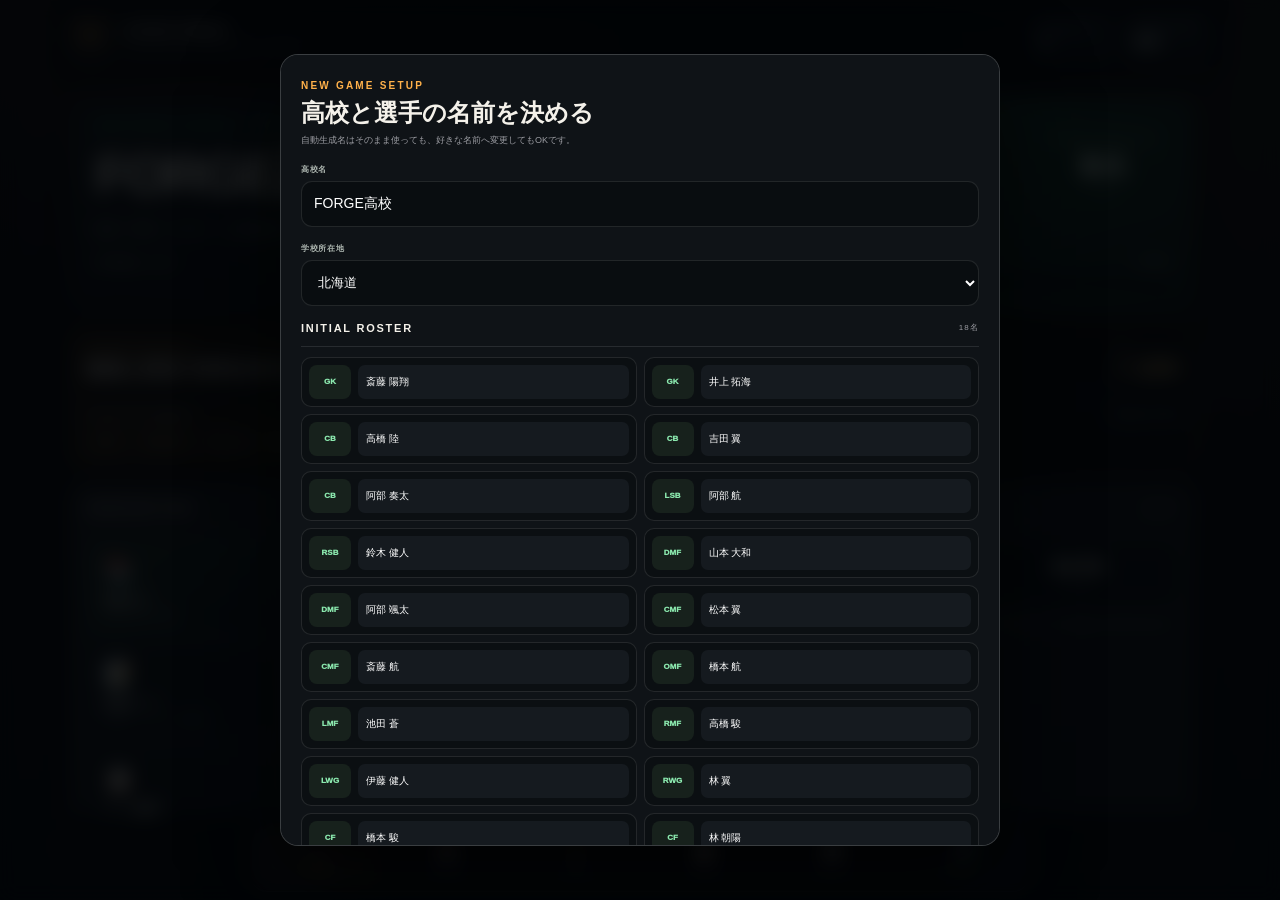
==== commit 49366f27: "Bump Phase 15 rainbow effect assets" ====
--- a/index.html
+++ b/index.html
@@ -7,13 +7,13 @@
   <meta name="apple-mobile-web-app-capable" content="yes" />
   <meta name="apple-mobile-web-app-status-bar-style" content="black-translucent" />
   <meta name="description" content="STUDY FORGE — 知識を武器に変える学習RPG" />
-  <title>STUDY FORGE FC — HIGH SCHOOL SOCCER PHASE 15</title>
+  <title>STUDY FORGE FC — HIGH SCHOOL SOCCER PHASE 15.1</title>
   <link rel="stylesheet" href="soccer/phase13.css?v=13.1" />
   <link rel="stylesheet" href="soccer/phase14.css?v=14.0" />
-  <link rel="stylesheet" href="soccer/phase15.css?v=15.0" />
+  <link rel="stylesheet" href="soccer/phase15.css?v=15.1" />
   <script src="soccer/phase13.js?v=13.1"></script>
   <script src="soccer/phase14.js?v=14.0"></script>
-  <script src="soccer/phase15.js?v=15.0"></script>
+  <script src="soccer/phase15.js?v=15.1"></script>
   <style>
 :root {
   --bg: #07080a;
--- a/soccer/phase15.css
+++ b/soccer/phase15.css
@@ -19,3 +19,75 @@
 @keyframes p15Burst{0%{transform:scale(.72) translateY(18px);filter:blur(2px)}45%{transform:scale(1.06) translateY(0);filter:none}100%{transform:scale(1) translateY(0);filter:none}}
 @media(max-width:650px){.phase15-study-hud{grid-template-columns:1fr 1fr}.phase15-hit-card.fever{grid-column:1/-1;min-height:54px}.phase15-hit-card{min-height:58px;padding:8px 9px}.phase15-hit-card b{font-size:11px}}
 @media(prefers-reduced-motion:reduce){.phase15-burst-core,.phase15-study-hud.one-away .target{animation:none!important}.phase15-burst-core{transform:none}}
+
+/* PHASE 15.1 • RAINBOW SPARK CORRECT FX */
+.phase15-answer-burst{overflow:hidden}
+.phase15-rainbow-wash,.phase15-rainbow-ring,.phase15-glitter{position:absolute;inset:0;pointer-events:none}
+.phase15-answer-burst.rainbow .phase15-rainbow-wash{
+  opacity:.78;
+  background:
+    radial-gradient(circle at 18% 24%,rgba(255,60,125,.34),transparent 22%),
+    radial-gradient(circle at 82% 24%,rgba(50,170,255,.34),transparent 24%),
+    radial-gradient(circle at 28% 80%,rgba(80,255,150,.3),transparent 24%),
+    radial-gradient(circle at 74% 76%,rgba(255,210,55,.32),transparent 24%);
+  animation:p15RainbowWash .7s ease-out both;
+}
+.phase15-answer-burst.rainbow .phase15-rainbow-ring{
+  inset:-42vmax;
+  margin:auto;
+  width:84vmax;height:84vmax;border-radius:50%;
+  background:conic-gradient(from 0deg,#ff3b64,#ffb52e,#fff56b,#55f09b,#52d5ff,#7c68ff,#ff5ae5,#ff3b64);
+  filter:blur(28px) saturate(1.55);
+  opacity:.24;
+  animation:p15RainbowSpin 1.05s linear infinite,p15RainbowPop .6s ease-out both;
+}
+.phase15-answer-burst.rainbow .phase15-burst-core{
+  isolation:isolate;
+  border-color:rgba(255,255,255,.72);
+  background:
+    linear-gradient(145deg,rgba(8,10,12,.94),rgba(5,6,8,.96)) padding-box,
+    conic-gradient(from var(--p15angle,0deg),#ff4b78,#ffbf3f,#fff26d,#57f0a6,#56d7ff,#856fff,#ff61dc,#ff4b78) border-box;
+  border:2px solid transparent;
+  box-shadow:0 0 22px rgba(255,255,255,.34),0 0 52px rgba(100,190,255,.24),0 0 76px rgba(255,90,190,.18),0 24px 80px rgba(0,0,0,.56);
+  animation:p15Burst .62s cubic-bezier(.16,.8,.2,1) forwards,p15BorderHue .72s linear infinite;
+}
+.phase15-answer-burst.rainbow .phase15-burst-core b{
+  background:linear-gradient(90deg,#fff,#ffe66c,#7dffc4,#68d9ff,#c78cff,#ff79cb,#fff);
+  background-size:260% 100%;
+  -webkit-background-clip:text;background-clip:text;color:transparent;
+  text-shadow:0 0 24px rgba(255,255,255,.24);
+  animation:p15TextShine .7s linear infinite;
+}
+.phase15-answer-burst.rainbow .phase15-burst-core strong{
+  color:#fff;
+  text-shadow:0 0 10px rgba(255,255,255,.55),0 0 18px rgba(255,210,70,.28);
+}
+.phase15-glitter i{
+  position:absolute;border-radius:50%;
+  background:#fff;
+  box-shadow:0 0 8px #fff,0 0 16px hsl(var(--ghue) 95% 70%);
+  opacity:0;
+  transform:translate(-50%,-50%) scale(.2) rotate(0deg);
+  animation:p15Glitter var(--gd) cubic-bezier(.16,.8,.2,1) var(--gdelay) forwards;
+}
+.phase15-glitter i:nth-child(3n){border-radius:1px;transform:translate(-50%,-50%) scale(.2) rotate(45deg)}
+.phase15-glitter i:nth-child(4n){clip-path:polygon(50% 0,62% 38%,100% 50%,62% 62%,50% 100%,38% 62%,0 50%,38% 38%)}
+@keyframes p15RainbowSpin{to{transform:rotate(360deg)}}
+@keyframes p15RainbowPop{0%{opacity:0;transform:scale(.55)}35%{opacity:.34}100%{opacity:.18;transform:scale(1)}}
+@keyframes p15RainbowWash{0%{opacity:0;filter:brightness(2.2)}30%{opacity:.92}100%{opacity:.22}}
+@keyframes p15TextShine{to{background-position:260% 0}}
+@keyframes p15BorderHue{to{filter:hue-rotate(360deg)}}
+@keyframes p15Glitter{
+  0%{opacity:0;transform:translate(-50%,-50%) scale(.15) rotate(0)}
+  24%{opacity:1;transform:translate(-50%,-50%) scale(1.35) rotate(70deg)}
+  100%{opacity:0;transform:translate(calc(-50% + var(--gx)),calc(-50% + var(--gy))) scale(.15) rotate(180deg)}
+}
+.phase15-answer-burst.legendary.rainbow .phase15-rainbow-wash,
+.phase15-answer-burst.fever.rainbow .phase15-rainbow-wash{opacity:1;filter:saturate(1.35) brightness(1.15)}
+.phase15-answer-burst.legendary.rainbow .phase15-burst-core{box-shadow:0 0 30px rgba(255,255,255,.58),0 0 76px rgba(255,220,80,.35),0 0 110px rgba(255,70,210,.28),0 24px 90px rgba(0,0,0,.62)}
+@media(prefers-reduced-motion:reduce){
+  .phase15-answer-burst.rainbow .phase15-rainbow-ring,
+  .phase15-answer-burst.rainbow .phase15-burst-core,
+  .phase15-answer-burst.rainbow .phase15-burst-core b,
+  .phase15-glitter i{animation-duration:.01ms!important;animation-iteration-count:1!important}
+}
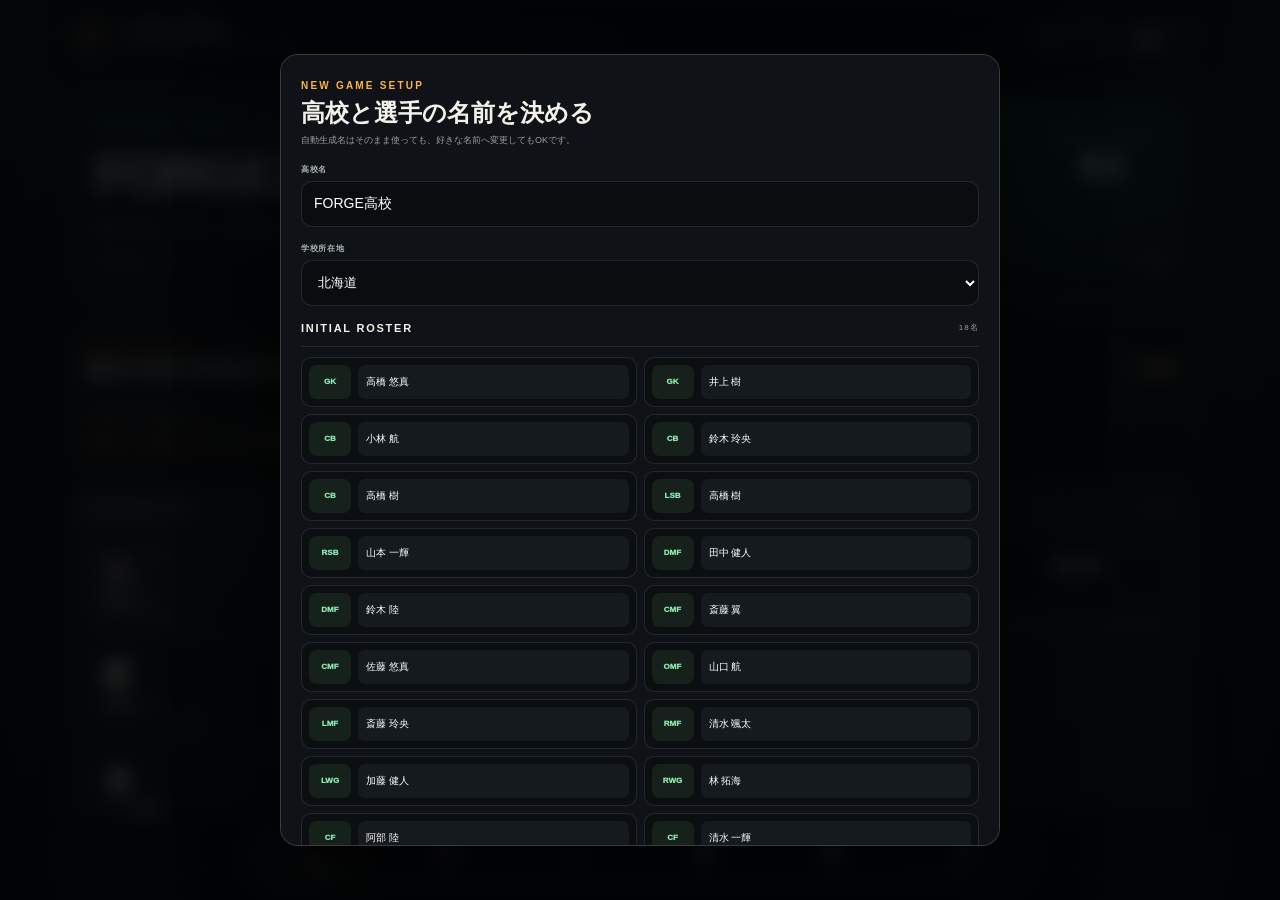
==== commit 79738d42: "Bump study impact effects to Phase 15.2" ====
--- a/index.html
+++ b/index.html
@@ -7,13 +7,13 @@
   <meta name="apple-mobile-web-app-capable" content="yes" />
   <meta name="apple-mobile-web-app-status-bar-style" content="black-translucent" />
   <meta name="description" content="STUDY FORGE — 知識を武器に変える学習RPG" />
-  <title>STUDY FORGE FC — HIGH SCHOOL SOCCER PHASE 15.1</title>
+  <title>STUDY FORGE FC — HIGH SCHOOL SOCCER PHASE 15.2</title>
   <link rel="stylesheet" href="soccer/phase13.css?v=13.1" />
   <link rel="stylesheet" href="soccer/phase14.css?v=14.0" />
-  <link rel="stylesheet" href="soccer/phase15.css?v=15.1" />
+  <link rel="stylesheet" href="soccer/phase15.css?v=15.2" />
   <script src="soccer/phase13.js?v=13.1"></script>
   <script src="soccer/phase14.js?v=14.0"></script>
-  <script src="soccer/phase15.js?v=15.1"></script>
+  <script src="soccer/phase15.js?v=15.2"></script>
   <style>
 :root {
   --bg: #07080a;
--- a/soccer/phase15.css
+++ b/soccer/phase15.css
@@ -91,3 +91,107 @@
   .phase15-answer-burst.rainbow .phase15-burst-core b,
   .phase15-glitter i{animation-duration:.01ms!important;animation-iteration-count:1!important}
 }
+
+/* PHASE 15.2 • IMPACT SEQUENCE: blackout -> white flash -> rainbow explosion -> shockwave */
+.phase15-suspense-black,.phase15-white-flash,.phase15-shockwave,.phase15-combo-smash{position:absolute;inset:0;pointer-events:none}
+.phase15-answer-burst.rainbow .phase15-suspense-black{
+  background:#000;
+  opacity:0;
+  animation:p15SuspenseBlack .3s ease-out both;
+}
+.phase15-answer-burst.rainbow .phase15-white-flash{
+  background:#fff;
+  opacity:0;
+  mix-blend-mode:screen;
+  animation:p15WhiteFlash .42s ease-out .13s both;
+}
+.phase15-answer-burst.rainbow .phase15-shockwave{
+  inset:50% auto auto 50%;
+  width:22vmin;height:22vmin;border-radius:50%;
+  border:4px solid rgba(255,255,255,.92);
+  box-shadow:0 0 24px #fff,0 0 48px rgba(100,210,255,.65),0 0 70px rgba(255,70,210,.42);
+  opacity:0;
+  transform:translate(-50%,-50%) scale(.12);
+  animation:p15Shockwave .62s cubic-bezier(.08,.74,.2,1) .18s both;
+}
+.phase15-answer-burst.rainbow .phase15-burst-core{
+  animation-delay:.18s,0s;
+}
+.phase15-combo-smash{
+  display:grid;place-items:center;
+  font-weight:1000;
+  font-size:clamp(54px,16vw,150px);
+  letter-spacing:-.06em;
+  color:#fff;
+  opacity:0;
+  text-shadow:0 0 10px #fff,0 0 24px #ffe85f,0 0 44px #6ce8ff,0 0 68px #ff63d7;
+  transform:scale(.25) rotate(-5deg);
+}
+.phase15-answer-burst.rainbow .phase15-combo-smash:not(:empty){
+  animation:p15ComboSmash .74s cubic-bezier(.12,.72,.2,1) .22s both;
+}
+.phase15-answer-burst.hot .phase15-rainbow-ring{opacity:.32;filter:blur(24px) saturate(1.7)}
+.phase15-answer-burst.mega .phase15-rainbow-ring{opacity:.42;filter:blur(20px) saturate(1.95);animation-duration:.72s,.58s}
+.phase15-answer-burst.ultra .phase15-rainbow-ring{opacity:.56;filter:blur(15px) saturate(2.25) brightness(1.2);animation-duration:.52s,.5s}
+.phase15-answer-burst.mega .phase15-white-flash,.phase15-answer-burst.ultra .phase15-white-flash{animation:p15WhiteFlashMega .5s ease-out .12s both}
+.phase15-answer-burst.ultra .phase15-shockwave{border-width:7px;box-shadow:0 0 30px #fff,0 0 70px #fff75d,0 0 110px #5fe7ff,0 0 150px #ff5fd2}
+.choice-btn.phase15-correct-rainbow{
+  position:relative;
+  z-index:3;
+  border-color:transparent!important;
+  background:
+    linear-gradient(#101416,#101416) padding-box,
+    linear-gradient(90deg,#ff4d75,#ffbd3f,#fff56b,#63f4a4,#5bdcff,#8a76ff,#ff65dc,#ff4d75) border-box!important;
+  border:2px solid transparent!important;
+  box-shadow:0 0 12px rgba(255,255,255,.45),0 0 30px rgba(96,218,255,.28),0 0 40px rgba(255,83,204,.2)!important;
+  animation:p15CorrectChoice .78s ease-out both,p15CorrectHue .45s linear 2;
+}
+.choice-btn.phase15-correct-rainbow .choice-key{
+  color:#fff!important;
+  background:linear-gradient(135deg,#ff8d54,#ffe35e,#57e8a3,#5ebeff,#bc6cff)!important;
+  box-shadow:0 0 16px rgba(255,255,255,.35);
+}
+@keyframes p15SuspenseBlack{
+  0%{opacity:0}
+  18%{opacity:.78}
+  62%{opacity:.78}
+  100%{opacity:0}
+}
+@keyframes p15WhiteFlash{
+  0%,28%{opacity:0}
+  38%{opacity:.98}
+  52%{opacity:.36}
+  100%{opacity:0}
+}
+@keyframes p15WhiteFlashMega{
+  0%,22%{opacity:0}
+  32%{opacity:1}
+  42%{opacity:.2}
+  52%{opacity:.9}
+  68%{opacity:.18}
+  100%{opacity:0}
+}
+@keyframes p15Shockwave{
+  0%{opacity:0;transform:translate(-50%,-50%) scale(.12)}
+  18%{opacity:1}
+  100%{opacity:0;transform:translate(-50%,-50%) scale(6.2)}
+}
+@keyframes p15ComboSmash{
+  0%{opacity:0;transform:scale(.25) rotate(-6deg);filter:blur(6px)}
+  34%{opacity:1;transform:scale(1.16) rotate(2deg);filter:none}
+  58%{opacity:.92;transform:scale(.98) rotate(0)}
+  100%{opacity:0;transform:scale(1.55) rotate(0);filter:blur(2px)}
+}
+@keyframes p15CorrectChoice{
+  0%{transform:scale(.98);filter:brightness(1)}
+  24%{transform:scale(1.035);filter:brightness(1.55)}
+  100%{transform:scale(1);filter:brightness(1)}
+}
+@keyframes p15CorrectHue{to{filter:hue-rotate(360deg)}}
+@media(prefers-reduced-motion:reduce){
+  .phase15-answer-burst.rainbow .phase15-suspense-black,
+  .phase15-answer-burst.rainbow .phase15-white-flash,
+  .phase15-answer-burst.rainbow .phase15-shockwave,
+  .phase15-answer-burst.rainbow .phase15-combo-smash,
+  .choice-btn.phase15-correct-rainbow{animation-duration:.01ms!important;animation-iteration-count:1!important}
+}
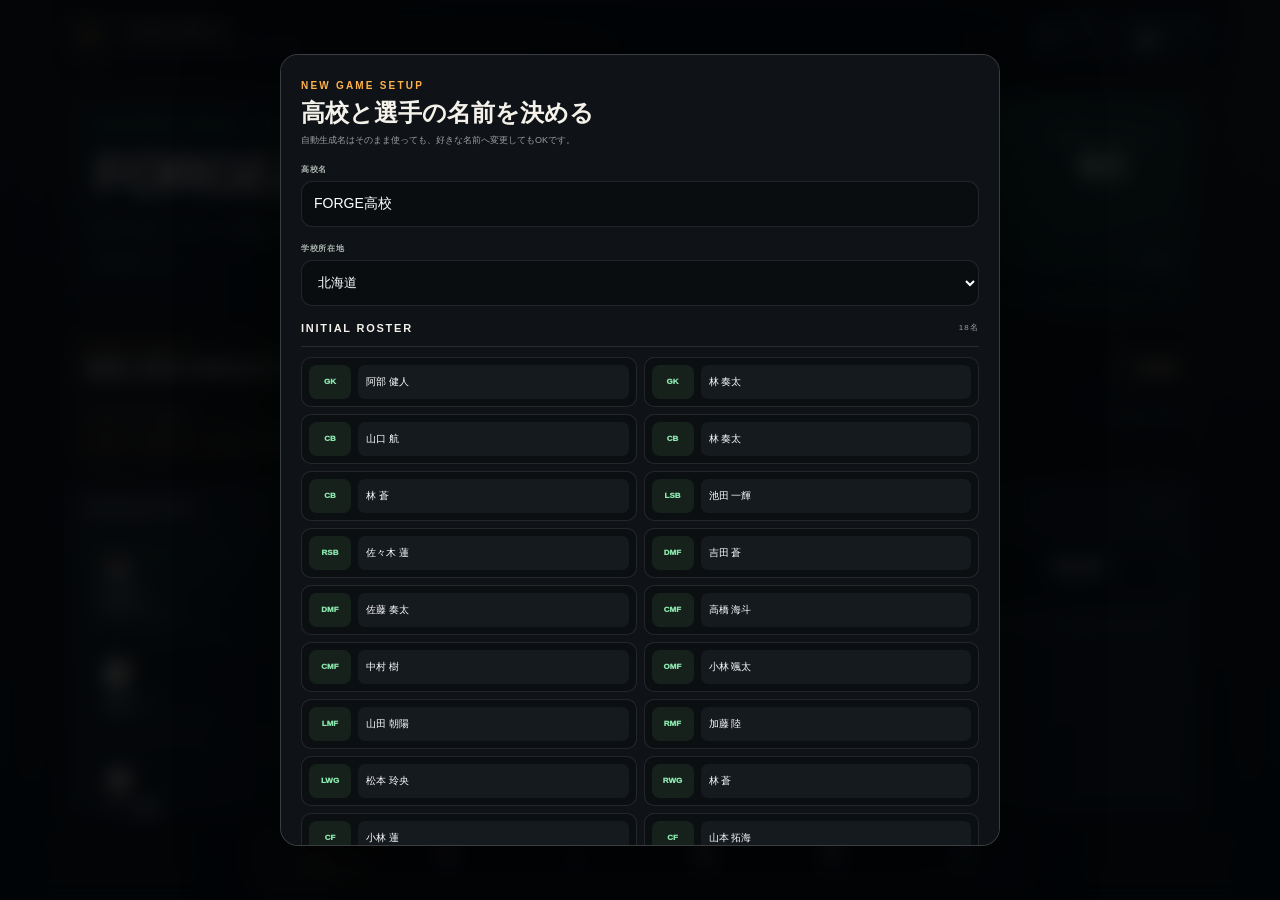
==== commit 214926ec: "Bump Phase 15 study effects to 15.3" ====
--- a/index.html
+++ b/index.html
@@ -7,13 +7,13 @@
   <meta name="apple-mobile-web-app-capable" content="yes" />
   <meta name="apple-mobile-web-app-status-bar-style" content="black-translucent" />
   <meta name="description" content="STUDY FORGE — 知識を武器に変える学習RPG" />
-  <title>STUDY FORGE FC — HIGH SCHOOL SOCCER PHASE 15.2</title>
+  <title>STUDY FORGE FC — HIGH SCHOOL SOCCER PHASE 15.3</title>
   <link rel="stylesheet" href="soccer/phase13.css?v=13.1" />
   <link rel="stylesheet" href="soccer/phase14.css?v=14.0" />
-  <link rel="stylesheet" href="soccer/phase15.css?v=15.2" />
+  <link rel="stylesheet" href="soccer/phase15.css?v=15.3" />
   <script src="soccer/phase13.js?v=13.1"></script>
   <script src="soccer/phase14.js?v=14.0"></script>
-  <script src="soccer/phase15.js?v=15.2"></script>
+  <script src="soccer/phase15.js?v=15.3"></script>
   <style>
 :root {
   --bg: #07080a;
--- a/soccer/phase15.css
+++ b/soccer/phase15.css
@@ -195,3 +195,20 @@
   .phase15-answer-burst.rainbow .phase15-combo-smash,
   .choice-btn.phase15-correct-rainbow{animation-duration:.01ms!important;animation-iteration-count:1!important}
 }
+
+/* PHASE 15.3 • choice-origin burst / combo aura / synthesized sound control */
+.phase15-study-hud{grid-template-columns:1fr 1.15fr 1fr auto}
+.phase15-sound-toggle{align-self:stretch;min-width:72px;border:1px solid rgba(255,255,255,.12);border-radius:11px;background:#101216;color:#747d78;font-size:7px;font-weight:1000;letter-spacing:.08em;padding:6px;cursor:pointer}
+.phase15-sound-toggle.on{color:#baffd5;border-color:rgba(89,239,155,.38);background:rgba(43,167,98,.11);box-shadow:0 0 15px rgba(73,231,139,.1)}
+.phase15-choice-burst{position:absolute;inset:0;pointer-events:none;z-index:4;overflow:hidden}
+.phase15-choice-burst i{position:absolute;border-radius:50%;background:#fff;box-shadow:0 0 7px #fff,0 0 16px hsl(var(--cbh) 100% 70%);transform:translate(-50%,-50%) scale(.3);animation:p15ChoiceBurst var(--cbd) cubic-bezier(.08,.76,.16,1) forwards}
+.phase15-choice-burst i:nth-child(3n){border-radius:1px;clip-path:polygon(50% 0,61% 39%,100% 50%,61% 61%,50% 100%,39% 61%,0 50%,39% 39%)}
+@keyframes p15ChoiceBurst{0%{opacity:0;transform:translate(-50%,-50%) scale(.2) rotate(0)}18%{opacity:1;transform:translate(-50%,-50%) scale(1.35) rotate(30deg)}100%{opacity:0;transform:translate(calc(-50% + var(--cbx)),calc(-50% + var(--cby))) scale(.18) rotate(var(--cbr))}}
+#screen-study .question-panel{transition:background .38s ease,border-color .38s ease,box-shadow .38s ease}
+#screen-study .question-panel.phase15-bg-blue{border-color:rgba(79,164,255,.28);box-shadow:0 0 26px rgba(70,145,255,.10),var(--shadow);background:radial-gradient(circle at 50% 0,rgba(53,119,255,.12),transparent 48%),linear-gradient(180deg,var(--panel-2),var(--panel))}
+#screen-study .question-panel.phase15-bg-red{border-color:rgba(255,83,83,.34);box-shadow:0 0 30px rgba(255,68,68,.14),var(--shadow);background:radial-gradient(circle at 50% 0,rgba(255,48,48,.15),transparent 48%),linear-gradient(180deg,var(--panel-2),var(--panel))}
+#screen-study .question-panel.phase15-bg-gold{border-color:rgba(255,215,77,.44);box-shadow:0 0 34px rgba(255,199,56,.18),var(--shadow);background:radial-gradient(circle at 50% 0,rgba(255,210,65,.19),transparent 50%),linear-gradient(180deg,var(--panel-2),var(--panel))}
+#screen-study .question-panel.phase15-bg-rainbow{border-color:rgba(255,255,255,.46);box-shadow:0 0 18px rgba(255,255,255,.14),0 0 38px rgba(93,205,255,.14),0 0 54px rgba(255,87,205,.10),var(--shadow);background:linear-gradient(125deg,rgba(255,68,112,.09),rgba(255,209,75,.09),rgba(78,238,163,.09),rgba(78,182,255,.09),rgba(190,92,255,.09),rgba(255,68,112,.09)),linear-gradient(180deg,var(--panel-2),var(--panel));background-size:280% 280%,100% 100%;animation:p15PanelRainbow 4s linear infinite}
+@keyframes p15PanelRainbow{0%{background-position:0% 50%,0 0}100%{background-position:280% 50%,0 0}}
+@media(max-width:650px){.phase15-study-hud{grid-template-columns:1fr 1fr auto}.phase15-hit-card.fever{grid-column:1/3}.phase15-sound-toggle{grid-column:3;grid-row:1/3;min-width:56px;writing-mode:vertical-rl}}
+@media(prefers-reduced-motion:reduce){.phase15-choice-burst i,#screen-study .question-panel.phase15-bg-rainbow{animation-duration:.01ms!important;animation-iteration-count:1!important}}
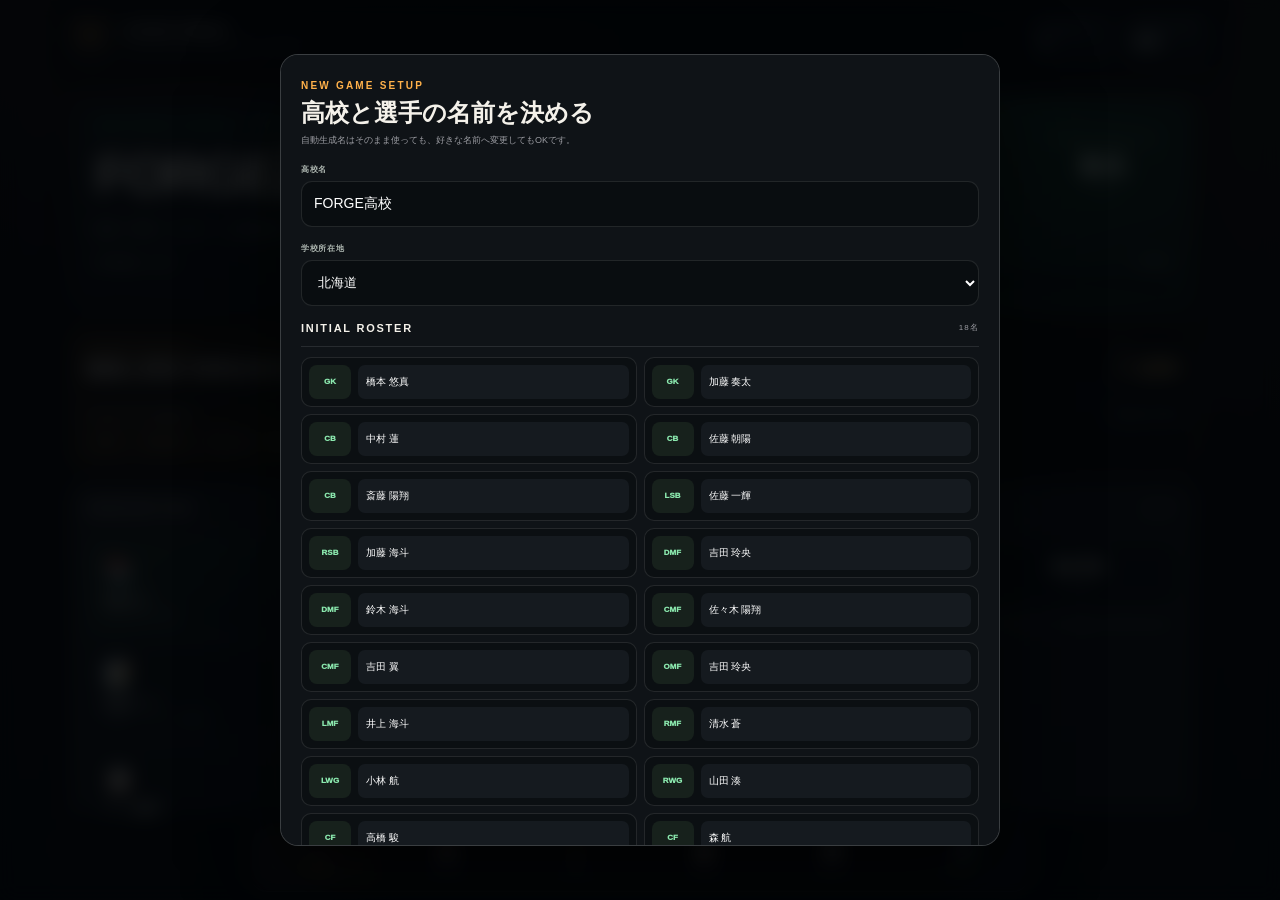
==== commit aa4a5c69: "Remove duplicate study particles and bump Phase 15.4" ====
--- a/index.html
+++ b/index.html
@@ -7,13 +7,13 @@
   <meta name="apple-mobile-web-app-capable" content="yes" />
   <meta name="apple-mobile-web-app-status-bar-style" content="black-translucent" />
   <meta name="description" content="STUDY FORGE — 知識を武器に変える学習RPG" />
-  <title>STUDY FORGE FC — HIGH SCHOOL SOCCER PHASE 15.3</title>
+  <title>STUDY FORGE FC — HIGH SCHOOL SOCCER PHASE 15.4</title>
   <link rel="stylesheet" href="soccer/phase13.css?v=13.1" />
   <link rel="stylesheet" href="soccer/phase14.css?v=14.0" />
-  <link rel="stylesheet" href="soccer/phase15.css?v=15.3" />
+  <link rel="stylesheet" href="soccer/phase15.css?v=15.4" />
   <script src="soccer/phase13.js?v=13.1"></script>
   <script src="soccer/phase14.js?v=14.0"></script>
-  <script src="soccer/phase15.js?v=15.3"></script>
+  <script src="soccer/phase15.js?v=15.4"></script>
   <style>
 :root {
   --bg: #07080a;
@@ -4829,7 +4829,7 @@
   function showMoment(title,sub='',tone='good'){ if(!fxEnabled()||!$('fxBanner'))return; const el=$('fxBanner'); $('fxBannerTitle').textContent=title; $('fxBannerSub').textContent=sub; el.className=`fx-banner ${tone}`; void el.offsetWidth; el.classList.add('show'); setTimeout(()=>el.classList.remove('show'),1750); }
   function burstAt(target,tone='legendary',count=fxParticleCount()){ if(!fxEnabled()||!$('fxLayer'))return; let rect={left:innerWidth/2,top:innerHeight/2,width:0,height:0}; const el=typeof target==='string'?$(target):target; if(el?.getBoundingClientRect)rect=el.getBoundingClientRect(); const cx=rect.left+rect.width/2, cy=rect.top+rect.height/2; for(let i=0;i<count;i++){const p=document.createElement('i'); const angle=(Math.PI*2*i/count)+Math.random()*.38,dist=38+Math.random()*(fxMode()==='full'?92:58); p.className=`fx-particle ${tone}`; p.style.left=`${cx}px`;p.style.top=`${cy}px`;p.style.setProperty('--tx',`${Math.cos(angle)*dist}px`);p.style.setProperty('--ty',`${Math.sin(angle)*dist}px`);p.style.setProperty('--rot',`${Math.round(Math.random()*280-140)}deg`);$('fxLayer').appendChild(p);setTimeout(()=>p.remove(),800);} }
   function enemyHitFx(crit=false,heavy=false){ const enemy=$('enemyAvatar'); pulseClass(enemy,crit?'fx-crit-hit':'fx-hit',360); if(heavy)pulseClass($('battleStage'),'fx-heavy-hit',340); if(crit){playFlash('crit');burstAt(enemy,'crit');} }
-  function studyAnswerFx(correct){ const panel=document.querySelector('.question-panel'); pulseClass(panel,correct?'fx-answer-good':'fx-answer-bad',520); if(correct){playFlash('good');burstAt(panel,'good',Math.max(4,Math.floor(fxParticleCount()*.55)));} else playFlash('bad'); }
+  function studyAnswerFx(correct){ const panel=document.querySelector('.question-panel'); pulseClass(panel,correct?'fx-answer-good':'fx-answer-bad',correct?360:420); if(correct)playFlash('good'); else playFlash('bad'); }
   function comboMoment(combo){ if(![3,5,10,20].includes(combo))return; pulseClass(document.querySelector('.combo-badge'),'fx-combo',520); const label=combo>=20?'COMBO MASTER':combo>=10?'KNOWLEDGE FLOW':combo>=5?'COMBO CHAIN':'COMBO START'; showMoment(`${combo} COMBO`,label,combo>=10?'crit':'good'); }
 
   function toast(html) {
--- a/soccer/phase15.css
+++ b/soccer/phase15.css
@@ -212,3 +212,74 @@
 @keyframes p15PanelRainbow{0%{background-position:0% 50%,0 0}100%{background-position:280% 50%,0 0}}
 @media(max-width:650px){.phase15-study-hud{grid-template-columns:1fr 1fr auto}.phase15-hit-card.fever{grid-column:1/3}.phase15-sound-toggle{grid-column:3;grid-row:1/3;min-width:56px;writing-mode:vertical-rl}}
 @media(prefers-reduced-motion:reduce){.phase15-choice-burst i,#screen-study .question-panel.phase15-bg-rainbow{animation-duration:.01ms!important;animation-iteration-count:1!important}}
+
+/* PHASE 15.4 • MOBILE PERFORMANCE PASS */
+.phase15-answer-burst.rainbow .phase15-rainbow-ring{
+  inset:-30vmax;
+  width:60vmax;height:60vmax;
+  filter:none!important;
+  opacity:.16!important;
+  animation:p15RainbowPopLite .48s ease-out both!important;
+}
+.phase15-answer-burst.hot .phase15-rainbow-ring,
+.phase15-answer-burst.mega .phase15-rainbow-ring,
+.phase15-answer-burst.ultra .phase15-rainbow-ring{
+  filter:none!important;
+}
+.phase15-answer-burst.mega .phase15-rainbow-ring{opacity:.22!important}
+.phase15-answer-burst.ultra .phase15-rainbow-ring{opacity:.28!important}
+.phase15-answer-burst.rainbow .phase15-burst-core{
+  box-shadow:0 0 16px rgba(255,255,255,.25),0 0 30px rgba(100,190,255,.15),0 16px 44px rgba(0,0,0,.45)!important;
+  animation:p15BurstLite .46s cubic-bezier(.16,.8,.2,1) .12s both!important;
+}
+.phase15-answer-burst.rainbow .phase15-burst-core b{
+  animation:p15TextShineLite .48s ease-out 1!important;
+}
+.phase15-answer-burst.legendary.rainbow .phase15-burst-core{
+  box-shadow:0 0 20px rgba(255,255,255,.34),0 0 36px rgba(255,210,70,.22),0 18px 48px rgba(0,0,0,.48)!important;
+}
+.phase15-glitter i{
+  box-shadow:0 0 5px rgba(255,255,255,.9)!important;
+}
+.phase15-choice-burst i{
+  box-shadow:0 0 5px rgba(255,255,255,.9)!important;
+}
+.phase15-answer-burst.rainbow .phase15-shockwave{
+  border-width:3px;
+  box-shadow:0 0 12px rgba(255,255,255,.85),0 0 24px rgba(100,210,255,.35)!important;
+  animation-duration:.48s!important;
+}
+.phase15-answer-burst.ultra .phase15-shockwave{
+  border-width:4px;
+  box-shadow:0 0 16px rgba(255,255,255,.9),0 0 30px rgba(255,225,80,.35)!important;
+}
+.phase15-combo-smash{
+  text-shadow:0 0 8px rgba(255,255,255,.9),0 0 20px rgba(255,220,90,.38)!important;
+}
+.choice-btn.phase15-correct-rainbow{
+  box-shadow:0 0 8px rgba(255,255,255,.28),0 0 18px rgba(96,218,255,.16)!important;
+  animation:p15CorrectChoice .5s ease-out both!important;
+}
+#screen-study .question-panel.phase15-bg-rainbow{
+  animation:none!important;
+  background-size:100% 100%,100% 100%!important;
+}
+@keyframes p15RainbowPopLite{
+  0%{opacity:0;transform:scale(.72)}
+  45%{opacity:.24;transform:scale(.96)}
+  100%{opacity:.12;transform:scale(1.04)}
+}
+@keyframes p15BurstLite{
+  0%{transform:scale(.86) translateY(7px);opacity:0}
+  50%{transform:scale(1.025);opacity:1}
+  100%{transform:scale(1);opacity:1}
+}
+@keyframes p15TextShineLite{
+  from{background-position:0 0}
+  to{background-position:100% 0}
+}
+@media(max-width:820px){
+  .phase15-answer-burst.rainbow .phase15-rainbow-ring{display:none}
+  .phase15-answer-burst.rainbow .phase15-rainbow-wash{opacity:.44}
+  .phase15-answer-burst.rainbow .phase15-burst-core{box-shadow:0 0 13px rgba(255,255,255,.2),0 12px 34px rgba(0,0,0,.42)!important}
+}
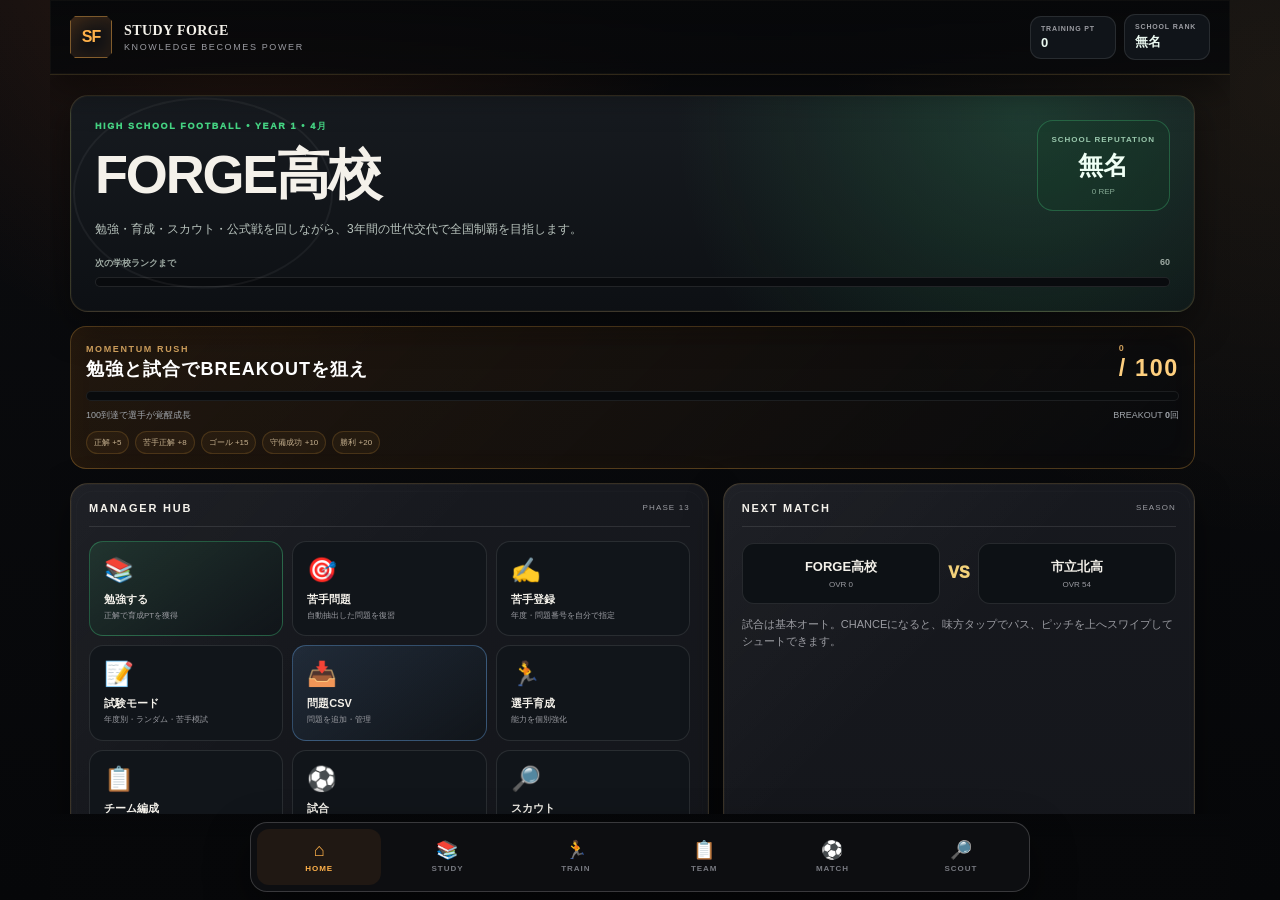
==== commit e9afea4c: "Integrate Phase 16 rivals set pieces and awakened visuals" ====
--- a/index.html
+++ b/index.html
@@ -7,13 +7,15 @@
   <meta name="apple-mobile-web-app-capable" content="yes" />
   <meta name="apple-mobile-web-app-status-bar-style" content="black-translucent" />
   <meta name="description" content="STUDY FORGE — 知識を武器に変える学習RPG" />
-  <title>STUDY FORGE FC — HIGH SCHOOL SOCCER PHASE 15.4</title>
+  <title>STUDY FORGE FC — HIGH SCHOOL SOCCER PHASE 16</title>
   <link rel="stylesheet" href="soccer/phase13.css?v=13.1" />
   <link rel="stylesheet" href="soccer/phase14.css?v=14.0" />
   <link rel="stylesheet" href="soccer/phase15.css?v=15.4" />
+  <link rel="stylesheet" href="soccer/phase16.css?v=16.0" />
   <script src="soccer/phase13.js?v=13.1"></script>
   <script src="soccer/phase14.js?v=14.0"></script>
   <script src="soccer/phase15.js?v=15.4"></script>
+  <script src="soccer/phase16.js?v=16.0"></script>
   <style>
 :root {
   --bg: #07080a;
@@ -2926,6 +2928,7 @@
               <b id="soccerMatchStageText">公式戦</b>
               <small id="soccerMatchStageMeta">90 MIN</small>
             </div>
+            <div class="phase16-rival-banner hidden" id="soccerRivalBanner"></div>
             <div class="soccer-scoreboard">
               <div class="soccer-score-team"><b id="soccerScoreHomeName">FORGE高校</b><small id="soccerScoreHomeOvr">OVR 0</small></div>
               <div class="soccer-score"><span id="soccerHomeGoals">0</span> - <span id="soccerAwayGoals">0</span></div>
@@ -2960,6 +2963,11 @@
             <div class="soccer-match-controls" id="soccerMatchControls">
               <button class="primary-btn" id="soccerStartMatchBtn">KICK OFF</button>
               <button class="secondary-btn" id="soccerShootBtn" disabled>シュート</button>
+            </div>
+            <div class="phase16-setpiece-controls hidden" id="soccerSetPieceControls" aria-label="セットプレー操作">
+              <button type="button" class="phase16-setpiece-btn" data-setpiece-target="left">LEFT</button>
+              <button type="button" class="phase16-setpiece-btn" data-setpiece-target="center">CENTER</button>
+              <button type="button" class="phase16-setpiece-btn" data-setpiece-target="right">RIGHT</button>
             </div>
             <div class="soccer-defense-controls hidden" id="soccerDefenseControls" aria-label="守備操作">
               <button type="button" class="soccer-defense-action press" data-defense-action="press"><b>PRESS</b><small>素早く寄せてパスコースを消す</small></button>
@@ -6334,6 +6342,32 @@
       renderSoccer:renderSoccerShell
     });
     return soccerPhase15Module;
+  }
+
+  /* HIGH SCHOOL SOCCER • PHASE 16 RIVAL / SET PIECE BRIDGE */
+  let soccerPhase16Module=null;
+  function soccerPhase16(){
+    if(soccerPhase16Module)return soccerPhase16Module;
+    if(!window.StudyForgePhase16?.create)throw new Error('Phase 16 module failed to load');
+    soccerPhase16Module=window.StudyForgePhase16.create({
+      getState:()=>state,
+      getRuntime:()=>soccerMatchRuntime,
+      clamp,
+      dom:$,
+      escapeHtml,
+      matchLineup:soccerMatchLineup,
+      matchAttr:soccerMatchAttr,
+      athleteMarkup:soccerAthleteMarkup,
+      animateBall:animateSoccerBall,
+      registerGoal:soccerRegisterGoal,
+      onGoal:p=>soccerPhase14().onGoal(p),
+      cinematic:soccerCinematic,
+      showMoment,
+      log:soccerLog,
+      screenImpact:soccerScreenImpact,
+      renderMatch:renderSoccerMatch
+    });
+    return soccerPhase16Module;
   }
 
   /* HIGH SCHOOL SOCCER • PHASE 12 HONORS & RECORDS */
@@ -7427,7 +7461,7 @@
   function soccerPlayerCard(p,{selected=false,slotPos=null}={}){
     const starter=state.soccer.starterIds.includes(p.id),effective=slotPos?soccerEffectiveOvr(p,slotPos):p.ovr,grade=slotPos?soccerAptitudeGrade(p,slotPos):'';
     const con=soccerConditionValue(p),conClass=con>=80?'good':con>=60?'mid':'low',inj=soccerInjuryGames(p),traits=soccerSpecialTraitNames(p),prospect=soccerProspectTag(p),scout=soccerProScoutInterest(p);
-    return '<button type="button" class="soccer-player-card'+(starter?' starter':'')+(selected?' selected':'')+'" data-soccer-player="'+p.id+'">'+(starter?'<span class="starter-tag">STARTING XI</span>':'')+'<div class="soccer-player-main"><span class="soccer-pos">'+p.primaryPos+'</span><div><b>'+escapeHtml(p.name)+'</b><small>'+p.grade+'年 • '+escapeHtml(SOCCER_GROWTH_CURVES[soccerGrowthCurveFor(p)].name)+' • POT '+p.potential+'</small></div><span class="soccer-ovr">'+effective+'</span></div><div class="soccer-position-chips"><span class="soccer-condition-chip '+conClass+'">CON '+con+'</span>'+(inj?'<span class="phase5-injury">離脱 '+inj+'試合</span>':'')+(slotPos?'<span class="soccer-position-chip grade-'+String(grade).toLowerCase()+'"><strong>'+grade+'</strong> '+slotPos+'適性</span>':soccerAptitudeChips(p))+(traits[0]?'<span class="phase5-trait'+(p.phase14Abilities?.length?' phase14-ability':'')+'">'+escapeHtml(traits[0])+'</span>':'')+(p.awakenLevel?'<span class="phase5-trait phase14-awaken">覚醒 '+p.awakenLevel+'</span>':'')+'</div>'+(prospect||p.grade>=3?'<div class="phase13-badges">'+(prospect?'<span class="phase13-badge '+prospect.className+'">'+prospect.label+'</span>':'')+(p.grade>=3?'<span class="phase13-badge national">SCOUT '+scout+'%</span>':'')+'</div>':'')+'<div class="soccer-attrs">'+SOCCER_ATTRS.map(a=>'<div class="soccer-attr"><span>'+a+'</span><b>'+p[a]+'</b></div>').join('')+'</div></button>';
+    return '<button type="button" class="soccer-player-card'+(starter?' starter':'')+(selected?' selected':'')+(p.awakenLevel?' phase16-awakened phase16-awaken-'+Math.min(3,Number(p.awakenLevel)||1):'')+'" data-soccer-player="'+p.id+'">'+(starter?'<span class="starter-tag">STARTING XI</span>':'')+'<div class="soccer-player-main"><span class="soccer-pos">'+p.primaryPos+'</span><div><b>'+escapeHtml(p.name)+'</b><small>'+p.grade+'年 • '+escapeHtml(SOCCER_GROWTH_CURVES[soccerGrowthCurveFor(p)].name)+' • POT '+p.potential+'</small></div><span class="soccer-ovr">'+effective+'</span></div><div class="soccer-position-chips"><span class="soccer-condition-chip '+conClass+'">CON '+con+'</span>'+(inj?'<span class="phase5-injury">離脱 '+inj+'試合</span>':'')+(slotPos?'<span class="soccer-position-chip grade-'+String(grade).toLowerCase()+'"><strong>'+grade+'</strong> '+slotPos+'適性</span>':soccerAptitudeChips(p))+(traits[0]?'<span class="phase5-trait'+(p.phase14Abilities?.length?' phase14-ability':'')+'">'+escapeHtml(traits[0])+'</span>':'')+(p.awakenLevel?'<span class="phase5-trait phase14-awaken">覚醒 '+p.awakenLevel+'</span>':'')+'</div>'+(prospect||p.grade>=3?'<div class="phase13-badges">'+(prospect?'<span class="phase13-badge '+prospect.className+'">'+prospect.label+'</span>':'')+(p.grade>=3?'<span class="phase13-badge national">SCOUT '+scout+'%</span>':'')+'</div>':'')+'<div class="soccer-attrs">'+SOCCER_ATTRS.map(a=>'<div class="soccer-attr"><span>'+a+'</span><b>'+p[a]+'</b></div>').join('')+'</div></button>';
   }
   function renderSoccerHome(){
     if(!$('soccerHomeSchool'))return;normalizeSoccerState();const rank=soccerRankInfo(),team=soccerTeamOvr(),event=currentSeasonEvent(),next=soccerSeasonOpponent(event);
@@ -7598,18 +7632,19 @@
     soccerApplyStagePresentation(event);$('soccerMatchCompetition').textContent=seasonCompetitionLabel(event);$('soccerMatchTitle').textContent=event?.title||'公式戦';
     $('soccerScoreHomeName').textContent=state.soccer.schoolName;$('soccerScoreAwayName').textContent=event?.type==='graduation'?'新年度':opp.name;$('soccerScoreHomeOvr').textContent=(rt?'MATCH ':'OVR ')+team;$('soccerScoreAwayOvr').textContent=event?.type==='graduation'?'—':'OVR '+opp.strength;$('soccerMatchFormation').textContent=state.soccer.formation+' • '+soccerTacticInfo().name;$('soccerMatchRank').textContent=soccerRankInfo().name;
     $('soccerMinute').textContent=rt?Math.min(90,rt.minute):0;$('soccerHomeGoals').textContent=rt?rt.home:0;$('soccerAwayGoals').textContent=rt?rt.away:0;$('soccerMatchProgress').style.width=((rt?Math.min(90,rt.minute):0)/90*100)+'%';$('soccerChanceCount').textContent=rt?rt.chances:0;$('soccerUserGoals').textContent=rt?rt.userGoals:0;if($('soccerDribbleCount'))$('soccerDribbleCount').textContent=rt?(rt.dribbleSuccess+' / '+rt.dribbles):'0 / 0';if($('soccerDefenseStopCount'))$('soccerDefenseStopCount').textContent=rt?((rt.defenseStops||0)+' / '+(rt.defenseChances||0)):'0 / 0';
-    const defending=!!(rt?.inChance&&rt?.chanceType==='defense'),attacking=!!(rt?.inChance&&rt?.chanceType==='attack');
-    $('soccerMatchStatus').textContent=rt?(rt.finished?'FULL TIME':defending?'DANGER!':attacking?'CHANCE!':'LIVE'):(event?.type==='graduation'?'NO MATCH':'READY');
+    const defending=!!(rt?.inChance&&rt?.chanceType==='defense'),attacking=!!(rt?.inChance&&rt?.chanceType==='attack'),setpiece=!!(rt?.inChance&&rt?.chanceType==='setpiece');
+    $('soccerMatchStatus').textContent=rt?(rt.finished?'FULL TIME':setpiece?'SET PIECE!':defending?'DANGER!':attacking?'CHANCE!':'LIVE'):(event?.type==='graduation'?'NO MATCH':'READY');
     $('soccerStartMatchBtn').disabled=!!(rt&&!rt.finished)||event?.type==='graduation';$('soccerStartMatchBtn').textContent=rt&&rt.finished?'日程へ戻る':'KICK OFF';$('soccerShootBtn').disabled=!attacking||!!rt?.actionLocked;
     $('soccerPitch')?.classList.toggle('soccer-action-lock',!!rt?.actionLocked);
-    $('soccerMatchControls')?.classList.toggle('hidden',defending);$('soccerDefenseControls')?.classList.toggle('hidden',!defending);
+    $('soccerMatchControls')?.classList.toggle('hidden',defending||setpiece);$('soccerDefenseControls')?.classList.toggle('hidden',!defending);$('soccerSetPieceControls')?.classList.toggle('hidden',!setpiece);
     if($('soccerDefenseControls'))$('soccerDefenseControls').querySelectorAll('[data-defense-action]').forEach(btn=>btn.disabled=!!rt?.actionLocked);
     renderSoccerTacticControls();if($('soccerMatchPower'))$('soccerMatchPower').textContent=rt?numbers.overall:soccerTeamOvr();if($('soccerMatchCondition'))$('soccerMatchCondition').textContent=soccerAverageCondition(rt?.liveLineup||state.soccer.lineupSlots)+'%';if($('soccerMatchTacticEdge'))$('soccerMatchTacticEdge').textContent='vs '+soccerTacticInfo(numbers.awayKey).name+' • 相性 '+(numbers.edge>0?'+':'')+numbers.edge;
-    renderSoccerSubstitutionControls();
+    renderSoccerSubstitutionControls();soccerPhase16().renderRival(opp);
     if(rt?.inChance){
       setSoccerGestureScrollLock(rt.chanceType==='attack');
       $('soccerPitch')?.classList.toggle('defense-moment',rt.chanceType==='defense');
-      if(rt.chanceType==='defense')renderSoccerDefenseChance();
+      if(rt.chanceType==='setpiece')soccerPhase16().renderSetPiece();
+      else if(rt.chanceType==='defense')renderSoccerDefenseChance();
       else if(rt.chanceType==='attack')renderSoccerChance();
     }else{
       setSoccerGestureScrollLock(false);
@@ -7619,7 +7654,7 @@
     soccerPhase14().renderHud();
   }
   function soccerAthleteMarkup({p=null,x=50,y=50,team='home',focus=false,ball=false,interactive=false,pos='',number=0,name='',actorId='',extraClass=''}={}){
-    const athleteName=name||(p?.name||''),position=pos||(p?.primaryPos||''),shirtNo=number||(p?.number||0),classes=['match-athlete',team,focus?'focus':'',ball?'ball-holder':'',interactive?'selectable':'',extraClass].filter(Boolean).join(' ');
+    const athleteName=name||(p?.name||''),position=pos||(p?.primaryPos||''),shirtNo=number||(p?.number||0),classes=['match-athlete',team,focus?'focus':'',ball?'ball-holder':'',interactive?'selectable':'',p?.awakenLevel?'phase16-awakened-player':'',extraClass].filter(Boolean).join(' ');
     const tag=interactive?'button':'div',chanceAttr=interactive&&p?' data-chance-player="'+p.id+'"':'',actorAttr=(actorId||p?.id)?' data-match-actor="'+escapeHtml(actorId||p.id)+'"':'';
     return '<'+tag+' type="'+(interactive?'button':'button')+'"'+chanceAttr+actorAttr+' class="'+classes+'" style="left:'+x+'%;top:'+y+'%"><span class="athlete-head"></span><span class="athlete-hair"></span><span class="athlete-shirt"></span><span class="athlete-number">'+shirtNo+'</span><span class="athlete-shorts"></span><span class="athlete-legs"></span><span class="athlete-label"><span class="athlete-pos">'+position+'</span>'+escapeHtml((athleteName||position).split(' ')[0])+'</span>'+(ball?'<span class="match-ball"></span>':'')+'</'+tag+'>';
   }
@@ -7634,9 +7669,10 @@
     if(!$('soccerPitchActors'))return;
     const rt=soccerMatchRuntime;
     if(rt?.inChance){
+      if(rt.chanceType==='setpiece')return soccerPhase16().renderSetPiece();
       if(rt.chanceType==='defense')return renderSoccerDefenseChance();
       if(rt.chanceType==='attack')return renderSoccerChance();
-      rt.inChance=false;rt.actionLocked=false;rt.chanceType=null;rt.defenseScene=null;
+      rt.inChance=false;rt.actionLocked=false;rt.chanceType=null;rt.defenseScene=null;rt.setPiece=null;
       $('soccerPitch')?.classList.remove('soccer-action-lock');
     }
     normalizeSoccerState();ensureMatchLineupReady();
@@ -7657,7 +7693,7 @@
     normalizeSoccerState();const event=currentSeasonEvent();if(event.type==='graduation')return toast('<b>SEASON</b> 年間日程から卒業式を進めてください');const unavailable=state.soccer.starterIds.map(id=>state.soccer.players.find(p=>p.id===id)).filter(p=>!soccerPlayerAvailable(p));if(unavailable.length){autoSelectSoccerStarters(false);toast('<b>LINEUP UPDATED</b> 離脱選手を外して自動編成しました');}if(state.soccer.starterIds.length!==11)return toast('<b>LINEUP ERROR</b> スタメンを11人選んでください');
     if(soccerMatchTimer){clearInterval(soccerMatchTimer);soccerMatchTimer=null;}
     const opp=soccerSeasonOpponent(event);soccerMatchRuntime={eventId:event.id,eventType:event.type,opponent:opp,minute:0,home:0,away:0,chances:0,userGoals:0,dribbles:0,dribbleSuccess:0,nextChance:Math.max(10,Math.round((15+Math.floor(Math.random()*9))/soccerTacticInfo().chance)),nextDefense:12+Math.floor(Math.random()*10),defenseChances:0,defenseStops:0,defenseActions:{press:0,jockey:0,tackle:0,block:0},chanceType:null,defenseScene:null,inChance:false,finished:false,stage:0,ballHolder:null,attackers:[],actorPos:{},defenderPos:{},actionLocked:false,pk:null,liveLineup:{...state.soccer.lineupSlots},startingLineup:{...state.soccer.lineupSlots},substitutions:0,subHistory:[],minutesPlayed:{},tacticalChanges:0,playerGoals:{},playerAssists:{},lastPasserId:null,preScoutInterest:Object.fromEntries(state.soccer.players.map(p=>[p.id,soccerProScoutInterest(p)]))};
-    soccerPhase14().onMatchStart();
+    soccerPhase14().onMatchStart();soccerPhase16().onMatchStart(opp,event);
     $('soccerMatchResult').classList.add('hidden');$('soccerMatchResult').innerHTML='';$('soccerMatchLog').innerHTML='<b>'+escapeHtml(seasonCompetitionLabel(event))+'</b><br>'+escapeHtml(state.soccer.schoolName)+' vs '+escapeHtml(opp.name)+'<br>戦術：'+escapeHtml(soccerTacticInfo().name)+' / 相手：'+escapeHtml(soccerTacticInfo(soccerOpponentTactic(opp)).name);renderSoccerMatch();
     const presentation=soccerEventPresentation(event);soccerCinematic('KICK OFF',state.soccer.schoolName+' vs '+opp.name,presentation.final?'legendary':'good',presentation.badge,900);
     soccerMatchTimer=setInterval(soccerMatchTick,520);
@@ -7671,14 +7707,16 @@
     if(rt.chanceType==='defense'){
       return !!rt.defenseScene&&actors.classList.contains('defense-live')&&help.classList.contains('is-defense');
     }
+    if(rt.chanceType==='setpiece')return soccerPhase16().isSetPieceHealthy();
     return false;
   }
   function soccerRepairActiveMoment(rt){
     if(!rt?.inChance)return false;
     const validAttack=rt.chanceType==='attack'&&rt.ballHolder&&Array.isArray(rt.attackers)&&rt.attackers.length>0;
     const validDefense=rt.chanceType==='defense'&&rt.defenseScene;
-    if(!validAttack&&!validDefense){
-      rt.inChance=false;rt.chanceType=null;rt.actionLocked=false;rt.defenseScene=null;rt.ballHolder=null;rt.attackers=[];
+    const validSetPiece=rt.chanceType==='setpiece'&&rt.setPiece;
+    if(!validAttack&&!validDefense&&!validSetPiece){
+      rt.inChance=false;rt.chanceType=null;rt.actionLocked=false;rt.defenseScene=null;rt.setPiece=null;rt.ballHolder=null;rt.attackers=[];
       $('soccerPitch')?.classList.remove('soccer-action-lock','defense-moment');setSoccerGestureScrollLock(false);
       rt.nextChance=Math.max(Number(rt.nextChance)||0,rt.minute+6);
       rt.nextDefense=Math.max(Number(rt.nextDefense)||0,rt.minute+6);
@@ -7687,7 +7725,7 @@
     if(!soccerMomentUiHealthy(rt)){
       try{renderSoccerMatch();}catch(err){
         console.warn('Moment recovery failed',err);
-        rt.inChance=false;rt.chanceType=null;rt.actionLocked=false;rt.defenseScene=null;rt.ballHolder=null;rt.attackers=[];
+        rt.inChance=false;rt.chanceType=null;rt.actionLocked=false;rt.defenseScene=null;rt.setPiece=null;rt.ballHolder=null;rt.attackers=[];
         $('soccerPitch')?.classList.remove('soccer-action-lock','defense-moment');setSoccerGestureScrollLock(false);
         rt.nextChance=rt.minute+6;rt.nextDefense=rt.minute+6;
         try{renderSoccerMatch();}catch(_){}
@@ -7701,6 +7739,7 @@
     if(rt.inChance){soccerRepairActiveMoment(rt);return;}
     soccerAccumulateMinutes(3);rt.minute=Math.min(90,rt.minute+3);soccerPhase14().onTick();const n=soccerMatchNumbers();
     if(Math.random()<.0115*(n.attack/Math.max(35,n.oppDefense))){rt.home++;const contrib=soccerPickAutoGoalContributors();if(contrib.scorer){soccerRegisterGoal(contrib.scorer.id,contrib.assist?.id);soccerPhase14().onGoal(contrib.scorer);}soccerLog((contrib.scorer?contrib.scorer.name+' ':'')+'戦術から崩してゴール！');soccerScreenImpact(true);soccerCinematic('GOAL!',(contrib.scorer?.name||state.soccer.schoolName)+' • '+rt.minute+"'",'good','TEAM GOAL',820);}
+    if(soccerPhase16().tryStartSetPiece())return;
     if(rt.minute>=rt.nextDefense&&rt.minute<88&&(rt.defenseChances||0)<3){if(startSoccerDefenseChance())return;rt.nextDefense=rt.minute+6;}
     if(rt.minute>=rt.nextChance&&rt.minute<87&&rt.chances<3){if(startSoccerChance())return;rt.nextChance=rt.minute+6;}
     if(rt.minute>=90){finishSoccerMatch();return;}renderSoccerMatch();
@@ -8081,10 +8120,11 @@
     else if(draw){r.draws++;result='DRAW';rep=4;}
     else{r.losses++;result=pk?'LOSE (PK)':'LOSE';rep=event.type==='league'?1:3;}
     const trainingReward=won?12:draw?8:6,facilityReward=(won?10:draw?7:5)+((event.type==='interhigh'||event.type==='championship'||event.type==='promotion')?4:0),managerXp=soccerManagerMatchReward(event,won,draw);state.soccer.reputation+=rep;state.soccer.trainingPoints+=trainingReward;state.soccer.facilities.points+=facilityReward;soccerAwardManagerXp(managerXp);state.soccer.lastResult={result,home:rt.home,away:rt.away,opponent:rt.opponent.name,eventId:event.id,at:Date.now()};
-    const matchMotm=applySoccerMatchStatistics(),scoutBreakthroughs=soccerScoutBreakthroughs(),growthReport=applySoccerMatchDevelopment(event,{won,draw});applySoccerMatchCondition();const injuryReport=applySoccerInjuriesAfterMatch();const phase14Result=soccerPhase14().finishMatch({won,draw,event,teamOvr:team,opponentOvr:opp,matchMotm});seasonRecordResult(event,{won,draw,home:rt.home,away:rt.away,pk,opponent:rt.opponent.name});
+    const matchMotm=applySoccerMatchStatistics(),scoutBreakthroughs=soccerScoutBreakthroughs(),growthReport=applySoccerMatchDevelopment(event,{won,draw});applySoccerMatchCondition();const injuryReport=applySoccerInjuriesAfterMatch();const phase14Result=soccerPhase14().finishMatch({won,draw,event,teamOvr:team,opponentOvr:opp,matchMotm}),phase16Result=soccerPhase16().finishMatch({opponent:rt.opponent,event,home:rt.home,away:rt.away,won,draw});seasonRecordResult(event,{won,draw,home:rt.home,away:rt.away,pk,opponent:rt.opponent.name});
     autoSelectSoccerStarters(false);saveState();
     const phase14Reward=phase14Result?.chest?'DROP：'+escapeHtml(phase14Result.chest.label)+' • 育成PT +'+phase14Result.chest.tp+' / SP +'+phase14Result.chest.sp+' / 施設PT +'+phase14Result.chest.fp:'',phase14Awaken=phase14Result?.awakening?'覚醒：'+escapeHtml(phase14Result.awakening.player.name)+' LV.'+phase14Result.awakening.level+' • '+phase14Result.awakening.gains.map(escapeHtml).join(' / ')+(phase14Result.awakening.abilityName?' • '+escapeHtml(phase14Result.awakening.abilityName):''):'';
-    const extra=[matchMotm?'MOM：'+escapeHtml(matchMotm.name):'',phase14Reward,phase14Awaken,scoutBreakthroughs.length?'スカウト：'+escapeHtml(scoutBreakthroughs[0].p.name)+' '+escapeHtml(scoutBreakthroughs[0].tier.label)+'（'+scoutBreakthroughs[0].after+'%）':'',growthReport.length?'成長：'+growthReport.slice(0,3).map(escapeHtml).join(' / '):'',injuryReport.length?'コンディション：'+injuryReport.map(escapeHtml).join(' / '):''].filter(Boolean).join('<br>');
+    const rivalResult=phase16Result?.entry?.rival?'ライバル：'+escapeHtml(phase16Result.entry.name)+' • 通算 '+phase16Result.entry.w+'勝 '+phase16Result.entry.d+'分 '+phase16Result.entry.l+'敗':'';
+    const extra=[matchMotm?'MOM：'+escapeHtml(matchMotm.name):'',rivalResult,phase14Reward,phase14Awaken,scoutBreakthroughs.length?'スカウト：'+escapeHtml(scoutBreakthroughs[0].p.name)+' '+escapeHtml(scoutBreakthroughs[0].tier.label)+'（'+scoutBreakthroughs[0].after+'%）':'',growthReport.length?'成長：'+growthReport.slice(0,3).map(escapeHtml).join(' / '):'',injuryReport.length?'コンディション：'+injuryReport.map(escapeHtml).join(' / '):''].filter(Boolean).join('<br>');
     const box=$('soccerMatchResult'),outcome=won?'win':draw?'draw':'lose';box.className='soccer-result phase11-result '+outcome;box.innerHTML='<div class="phase11-result-score"><div><span>'+escapeHtml(state.soccer.schoolName)+'</span><b>'+rt.home+'</b></div><div style="text-align:center"><span>'+escapeHtml(result)+'</span><b style="font-size:14px">'+(pk?'PK '+pk.home+'-'+pk.away:'FULL TIME')+'</b></div><div style="text-align:right"><span>'+escapeHtml(rt.opponent.name)+'</span><b>'+rt.away+'</b></div></div><div class="phase11-rewards"><span class="phase11-reward">REP +'+rep+'</span><span class="phase11-reward">育成PT +'+trainingReward+'</span><span class="phase11-reward">施設PT +'+facilityReward+'</span><span class="phase11-reward">監督XP +'+managerXp+'</span></div>'+(extra?'<p>'+extra+'</p>':'');soccerLog('FULL TIME • '+result);if(scoutBreakthroughs.length){const s=scoutBreakthroughs[0];showMoment('SCOUT ATTENTION',s.p.name+' • '+s.tier.label,'legendary');}soccerCinematic(won?'VICTORY':draw?'DRAW':'FULL TIME',rt.home+' - '+rt.away,won?'good':draw?'good':'bad',escapeHtml(event.title),950);renderSoccerMatch();renderSoccerHome();
   }
   function renderSoccerShell(){if(!state.soccer)normalizeSoccerState();renderSoccerHome();const active=document.querySelector('.screen.active')?.dataset.screen;if(active==='soccer-team')renderSoccerTeam();if(active==='soccer-training')renderSoccerTraining();if(active==='soccer-match')renderSoccerMatch();if(active==='soccer-scout')renderSoccerScout();if(active==='soccer-season')renderSoccerSeason();if(active==='soccer-school')renderSoccerSchool();if(active==='soccer-world')renderSoccerWorld();if(active==='soccer-manager')renderSoccerManager();}
@@ -8104,7 +8144,8 @@
     $('soccerPlayerNameSaveBtn')?.addEventListener('click',saveSoccerPlayerName);
     $('soccerPlayerNameKeepBtn')?.addEventListener('click',closeSoccerPlayerNameModal);
     $('soccerShootBtn')?.addEventListener('click',()=>soccerChanceShoot('center'));
-    $$('#soccerDefenseControls [data-defense-action]').forEach(btn=>btn.addEventListener('click',()=>soccerDefenseAction(btn.dataset.defenseAction)));
+    $('#soccerDefenseControls [data-defense-action]').forEach(btn=>btn.addEventListener('click',()=>soccerDefenseAction(btn.dataset.defenseAction)));
+    $('#soccerSetPieceControls [data-setpiece-target]').forEach(btn=>btn.addEventListener('click',()=>soccerPhase16().resolveSetPiece(btn.dataset.setpieceTarget)));
     $('soccerSubBtn')?.addEventListener('click',substituteSoccerPlayer);
     $('soccerPositionTrainBtn')?.addEventListener('click',trainSoccerPositionAptitude);
     $('soccerOpenBankManagerBtn')?.addEventListener('click',openBankManager);
--- a/soccer/phase16.css
+++ b/soccer/phase16.css
@@ -0,0 +1,16 @@
+/* STUDY FORGE FC • PHASE 16 */
+.phase16-rival-banner{margin:8px 12px 0;padding:8px 12px;border:1px solid rgba(255,132,64,.22);border-radius:10px;background:rgba(255,85,30,.06);display:flex;gap:10px;align-items:center;flex-wrap:wrap}
+.phase16-rival-banner span{font-size:8px;font-weight:1000;letter-spacing:.14em;color:#ff9864}.phase16-rival-banner b{font-size:12px}.phase16-rival-banner small{margin-left:auto;color:#9d9da5;font-size:8px}
+.phase16-rival-banner.is-rival{border-color:rgba(255,72,48,.5);box-shadow:0 0 22px rgba(255,55,35,.10);background:linear-gradient(90deg,rgba(132,20,13,.18),rgba(255,110,35,.06))}
+.phase16-setpiece-controls{display:grid;grid-template-columns:repeat(3,1fr);gap:8px;margin-top:10px}
+.phase16-setpiece-btn{min-height:54px;border:1px solid rgba(255,206,94,.3);border-radius:12px;background:linear-gradient(180deg,#211b10,#111318);color:#ffe28e;font-weight:1000;cursor:pointer}.phase16-setpiece-btn:disabled{opacity:.42}
+.phase16-setpiece-live .match-athlete.focus{filter:drop-shadow(0 0 8px rgba(255,220,90,.5))}
+.phase16-static-ball{position:absolute;width:11px;height:11px;border-radius:50%;background:#fff;box-shadow:0 0 0 2px #20242a,0 0 9px rgba(255,255,255,.35);z-index:8}.phase16-static-ball.pk{left:50%;top:27%}.phase16-static-ball.fk{left:50%;top:38%}.phase16-static-ball.ck{left:10%;top:9%}
+.phase16-setpiece-help b{color:#ffe08b!important}
+.soccer-player-card.phase16-awakened{position:relative;border-color:rgba(255,213,94,.55)!important;box-shadow:0 0 18px rgba(255,203,64,.12),inset 0 0 24px rgba(255,193,54,.05)}
+.soccer-player-card.phase16-awakened::before{content:"AWAKENED";position:absolute;right:8px;top:7px;font-size:6px;font-weight:1000;letter-spacing:.14em;color:#ffe77f;text-shadow:0 0 10px rgba(255,215,70,.45)}
+.soccer-player-card.phase16-awakened.phase16-awaken-2{border-color:rgba(127,218,255,.58)!important;box-shadow:0 0 20px rgba(94,203,255,.15),inset 0 0 26px rgba(93,205,255,.06)}
+.soccer-player-card.phase16-awakened.phase16-awaken-3{border-color:rgba(255,255,255,.7)!important;background:linear-gradient(135deg,rgba(255,82,143,.05),rgba(255,218,80,.05),rgba(75,220,255,.05),rgba(180,95,255,.05)),#111318!important;box-shadow:0 0 22px rgba(255,255,255,.12),0 0 34px rgba(108,208,255,.09)}
+.match-athlete.phase16-awakened-player .athlete-shirt{box-shadow:0 0 10px rgba(255,221,90,.7),0 0 18px rgba(255,169,56,.3)}
+.match-athlete.phase16-awakened-player::after{content:"";position:absolute;inset:-7px;border:1px solid rgba(255,222,102,.34);border-radius:50%;box-shadow:0 0 12px rgba(255,210,70,.22);pointer-events:none}
+@media(max-width:650px){.phase16-rival-banner small{width:100%;margin-left:0}.phase16-setpiece-btn{min-height:50px;font-size:10px}}
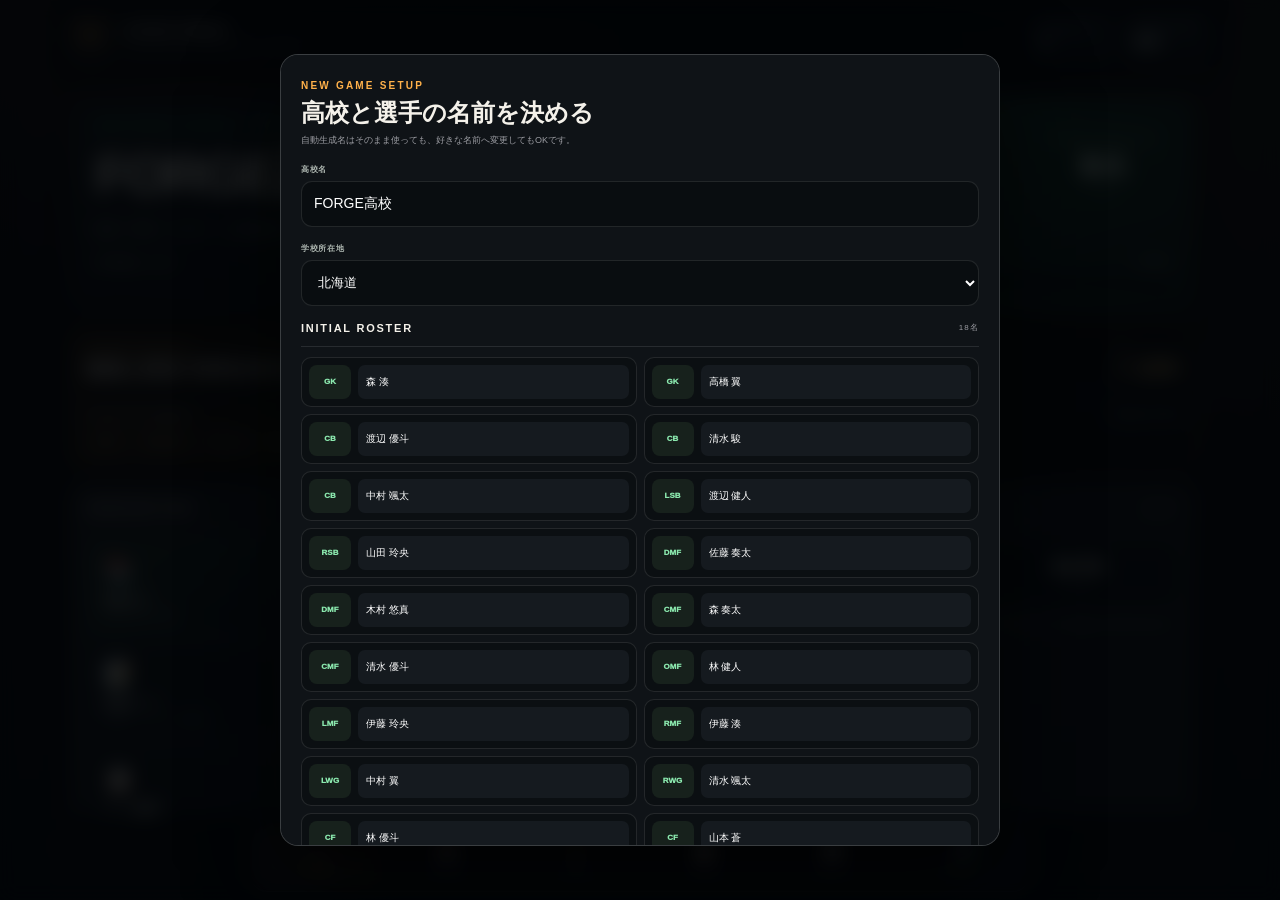
==== commit 1c537010: "Fix defense and set piece selectors with querySelectorAll helper" ====
--- a/index.html
+++ b/index.html
@@ -8144,8 +8144,8 @@
     $('soccerPlayerNameSaveBtn')?.addEventListener('click',saveSoccerPlayerName);
     $('soccerPlayerNameKeepBtn')?.addEventListener('click',closeSoccerPlayerNameModal);
     $('soccerShootBtn')?.addEventListener('click',()=>soccerChanceShoot('center'));
-    $('#soccerDefenseControls [data-defense-action]').forEach(btn=>btn.addEventListener('click',()=>soccerDefenseAction(btn.dataset.defenseAction)));
-    $('#soccerSetPieceControls [data-setpiece-target]').forEach(btn=>btn.addEventListener('click',()=>soccerPhase16().resolveSetPiece(btn.dataset.setpieceTarget)));
+    $$('#soccerDefenseControls [data-defense-action]').forEach(btn=>btn.addEventListener('click',()=>soccerDefenseAction(btn.dataset.defenseAction)));
+    $$('#soccerSetPieceControls [data-setpiece-target]').forEach(btn=>btn.addEventListener('click',()=>soccerPhase16().resolveSetPiece(btn.dataset.setpieceTarget)));
     $('soccerSubBtn')?.addEventListener('click',substituteSoccerPlayer);
     $('soccerPositionTrainBtn')?.addEventListener('click',trainSoccerPositionAptitude);
     $('soccerOpenBankManagerBtn')?.addEventListener('click',openBankManager);
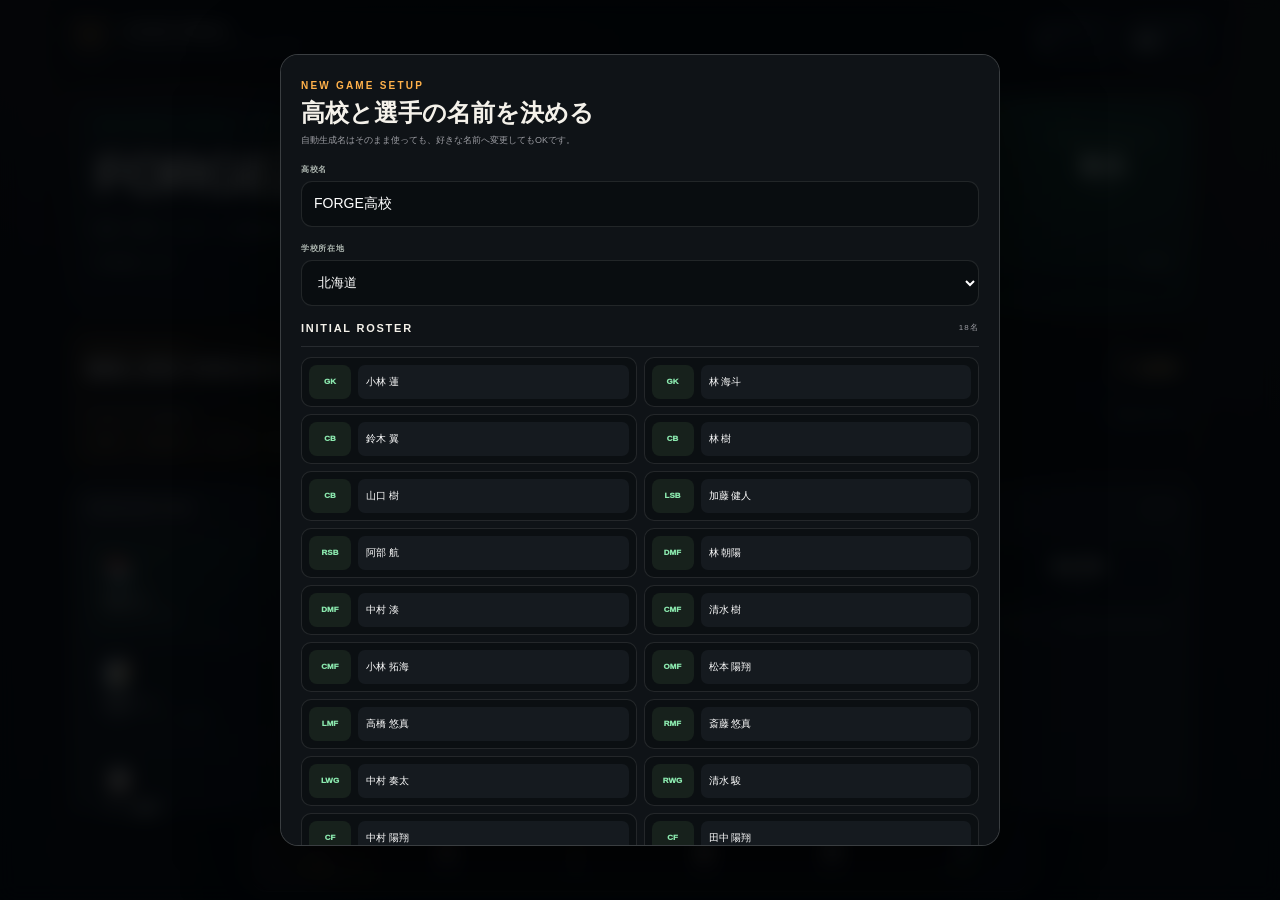
==== commit 8d06a948: "Hard-fix defense buttons with direct rebind and unlock" ====
--- a/index.html
+++ b/index.html
@@ -7,11 +7,11 @@
   <meta name="apple-mobile-web-app-capable" content="yes" />
   <meta name="apple-mobile-web-app-status-bar-style" content="black-translucent" />
   <meta name="description" content="STUDY FORGE — 知識を武器に変える学習RPG" />
-  <title>STUDY FORGE FC — HIGH SCHOOL SOCCER PHASE 16</title>
+  <title>STUDY FORGE FC — HIGH SCHOOL SOCCER PHASE 16.2</title>
   <link rel="stylesheet" href="soccer/phase13.css?v=13.1" />
   <link rel="stylesheet" href="soccer/phase14.css?v=14.0" />
   <link rel="stylesheet" href="soccer/phase15.css?v=15.4" />
-  <link rel="stylesheet" href="soccer/phase16.css?v=16.0" />
+  <link rel="stylesheet" href="soccer/phase16.css?v=16.2" />
   <script src="soccer/phase13.js?v=13.1"></script>
   <script src="soccer/phase14.js?v=14.0"></script>
   <script src="soccer/phase15.js?v=15.4"></script>
@@ -2970,10 +2970,10 @@
               <button type="button" class="phase16-setpiece-btn" data-setpiece-target="right">RIGHT</button>
             </div>
             <div class="soccer-defense-controls hidden" id="soccerDefenseControls" aria-label="守備操作">
-              <button type="button" class="soccer-defense-action press" data-defense-action="press"><b>PRESS</b><small>素早く寄せてパスコースを消す</small></button>
-              <button type="button" class="soccer-defense-action jockey" data-defense-action="jockey"><b>JOCKEY</b><small>間合いを保ってドリブルを遅らせる</small></button>
-              <button type="button" class="soccer-defense-action tackle" data-defense-action="tackle"><b>TACKLE</b><small>奪取率は高いが抜かれるリスクも高い</small></button>
-              <button type="button" class="soccer-defense-action block" data-defense-action="block"><b>BLOCK</b><small>シュート・クロスのコースを塞ぐ</small></button>
+              <button type="button" class="soccer-defense-action press" data-defense-action="press" onclick="soccerDefenseAction('press')"><b>PRESS</b><small>素早く寄せてパスコースを消す</small></button>
+              <button type="button" class="soccer-defense-action jockey" data-defense-action="jockey" onclick="soccerDefenseAction('jockey')"><b>JOCKEY</b><small>間合いを保ってドリブルを遅らせる</small></button>
+              <button type="button" class="soccer-defense-action tackle" data-defense-action="tackle" onclick="soccerDefenseAction('tackle')"><b>TACKLE</b><small>奪取率は高いが抜かれるリスクも高い</small></button>
+              <button type="button" class="soccer-defense-action block" data-defense-action="block" onclick="soccerDefenseAction('block')"><b>BLOCK</b><small>シュート・クロスのコースを塞ぐ</small></button>
             </div>
             <div class="soccer-result hidden" id="soccerMatchResult"></div>
           </section>
@@ -7637,7 +7637,15 @@
     $('soccerStartMatchBtn').disabled=!!(rt&&!rt.finished)||event?.type==='graduation';$('soccerStartMatchBtn').textContent=rt&&rt.finished?'日程へ戻る':'KICK OFF';$('soccerShootBtn').disabled=!attacking||!!rt?.actionLocked;
     $('soccerPitch')?.classList.toggle('soccer-action-lock',!!rt?.actionLocked);
     $('soccerMatchControls')?.classList.toggle('hidden',defending||setpiece);$('soccerDefenseControls')?.classList.toggle('hidden',!defending);$('soccerSetPieceControls')?.classList.toggle('hidden',!setpiece);
-    if($('soccerDefenseControls'))$('soccerDefenseControls').querySelectorAll('[data-defense-action]').forEach(btn=>btn.disabled=!!rt?.actionLocked);
+    if($('soccerDefenseControls')){
+      const defenseBox=$('soccerDefenseControls');
+      defenseBox.style.pointerEvents=defending?'auto':'';
+      defenseBox.querySelectorAll('[data-defense-action]').forEach(btn=>{
+        btn.disabled=defending?!!rt?.actionLocked:true;
+        btn.style.pointerEvents=defending&&!rt?.actionLocked?'auto':'';
+        btn.style.touchAction='manipulation';
+      });
+    }
     renderSoccerTacticControls();if($('soccerMatchPower'))$('soccerMatchPower').textContent=rt?numbers.overall:soccerTeamOvr();if($('soccerMatchCondition'))$('soccerMatchCondition').textContent=soccerAverageCondition(rt?.liveLineup||state.soccer.lineupSlots)+'%';if($('soccerMatchTacticEdge'))$('soccerMatchTacticEdge').textContent='vs '+soccerTacticInfo(numbers.awayKey).name+' • 相性 '+(numbers.edge>0?'+':'')+numbers.edge;
     renderSoccerSubstitutionControls();soccerPhase16().renderRival(opp);
     if(rt?.inChance){
@@ -7797,6 +7805,17 @@
     const rt=soccerMatchRuntime;if(!rt||rt.finished||rt.inChance)return false;
     const unit=soccerDefenseUnit();if(!unit.field.length)return false;
     rt.inChance=true;rt.chanceType='defense';rt.actionLocked=false;rt.defenseChances=(rt.defenseChances||0)+1;setSoccerGestureScrollLock(false);
+    $('soccerPitch')?.classList.remove('soccer-action-lock');
+    const defenseControls=$('soccerDefenseControls');
+    if(defenseControls){
+      defenseControls.classList.remove('hidden');
+      defenseControls.style.pointerEvents='auto';
+      defenseControls.querySelectorAll('[data-defense-action]').forEach(btn=>{
+        btn.disabled=false;
+        btn.style.pointerEvents='auto';
+        btn.style.touchAction='manipulation';
+      });
+    }
     const intent=soccerDefenseIntent(),primary=unit.field[0],support=unit.field.slice(1,5);
     rt.defenseScene={intent,defenderId:primary.p.id,supportIds:support.map(x=>x.p.id)};
     soccerLog('DANGER! 相手の決定機。守備を選択');soccerCinematic('DANGER!',rt.opponent.name+' ATTACK','bad','DEFENSIVE MOMENT',620);
@@ -7826,6 +7845,22 @@
     });
     const defender=state.soccer.players.find(p=>p.id===scene.defenderId);
     $('soccerChanceHelp').className='soccer-chance-overlay is-defense';$('soccerChanceHelp').innerHTML='<b>DANGER • '+escapeHtml(info.label)+' • 操作 '+escapeHtml(defender?.name||'DF')+'</b><span>'+escapeHtml(info.clue)+'<br><strong>味方選手をタップでカーソル切替</strong> → PRESS / JOCKEY / TACKLE / BLOCK を選択。</span>';
+    const controls=$('soccerDefenseControls');
+    if(controls){
+      controls.classList.remove('hidden');
+      controls.style.pointerEvents='auto';
+      controls.style.zIndex='9999';
+      controls.querySelectorAll('[data-defense-action]').forEach(btn=>{
+        btn.disabled=false;
+        btn.style.pointerEvents='auto';
+        btn.style.touchAction='manipulation';
+        btn.onclick=event=>{
+          event.preventDefault();
+          event.stopPropagation();
+          if(!soccerMatchRuntime?.actionLocked)soccerDefenseAction(btn.dataset.defenseAction);
+        };
+      });
+    }
   }
   function selectSoccerDefender(playerId){
     const rt=soccerMatchRuntime,scene=rt?.defenseScene;
@@ -7924,7 +7959,10 @@
     const rt=soccerMatchRuntime;if(rt)rt.actionLocked=locked;
     $('soccerPitch')?.classList.toggle('soccer-action-lock',locked);
     if($('soccerShootBtn'))$('soccerShootBtn').disabled=locked||!(rt&&rt.inChance&&rt.chanceType==='attack');
-    if($('soccerDefenseControls'))$('soccerDefenseControls').querySelectorAll('[data-defense-action]').forEach(btn=>btn.disabled=locked);
+    if($('soccerDefenseControls'))$('soccerDefenseControls').querySelectorAll('[data-defense-action]').forEach(btn=>{
+      btn.disabled=!!locked;
+      btn.style.pointerEvents=locked?'none':'auto';
+    });
   }
   function renderSoccerChance(){
     const rt=soccerMatchRuntime;if(!rt?.inChance||!$('soccerPitchActors'))return;
@@ -8144,7 +8182,7 @@
     $('soccerPlayerNameSaveBtn')?.addEventListener('click',saveSoccerPlayerName);
     $('soccerPlayerNameKeepBtn')?.addEventListener('click',closeSoccerPlayerNameModal);
     $('soccerShootBtn')?.addEventListener('click',()=>soccerChanceShoot('center'));
-    $$('#soccerDefenseControls [data-defense-action]').forEach(btn=>btn.addEventListener('click',()=>soccerDefenseAction(btn.dataset.defenseAction)));
+
     $$('#soccerSetPieceControls [data-setpiece-target]').forEach(btn=>btn.addEventListener('click',()=>soccerPhase16().resolveSetPiece(btn.dataset.setpieceTarget)));
     $('soccerSubBtn')?.addEventListener('click',substituteSoccerPlayer);
     $('soccerPositionTrainBtn')?.addEventListener('click',trainSoccerPositionAptitude);
--- a/soccer/phase16.css
+++ b/soccer/phase16.css
@@ -14,3 +14,26 @@
 .match-athlete.phase16-awakened-player .athlete-shirt{box-shadow:0 0 10px rgba(255,221,90,.7),0 0 18px rgba(255,169,56,.3)}
 .match-athlete.phase16-awakened-player::after{content:"";position:absolute;inset:-7px;border:1px solid rgba(255,222,102,.34);border-radius:50%;box-shadow:0 0 12px rgba(255,210,70,.22);pointer-events:none}
 @media(max-width:650px){.phase16-rival-banner small{width:100%;margin-left:0}.phase16-setpiece-btn{min-height:50px;font-size:10px}}
+
+/* PHASE 16.2 • DEFENSE TOUCH HARD FIX */
+.soccer-defense-controls:not(.hidden){
+  position:relative!important;
+  z-index:9999!important;
+  pointer-events:auto!important;
+  touch-action:manipulation!important;
+  isolation:isolate;
+}
+.app-shell.match-focus .soccer-defense-controls:not(.hidden){
+  position:sticky!important;
+  bottom:0!important;
+  z-index:9999!important;
+}
+.soccer-defense-controls:not(.hidden) .soccer-defense-action:not(:disabled){
+  position:relative!important;
+  z-index:10000!important;
+  pointer-events:auto!important;
+  touch-action:manipulation!important;
+  -webkit-tap-highlight-color:rgba(255,255,255,.12);
+}
+.soccer-defense-controls:not(.hidden)::before,
+.soccer-defense-controls:not(.hidden)::after{pointer-events:none!important}
